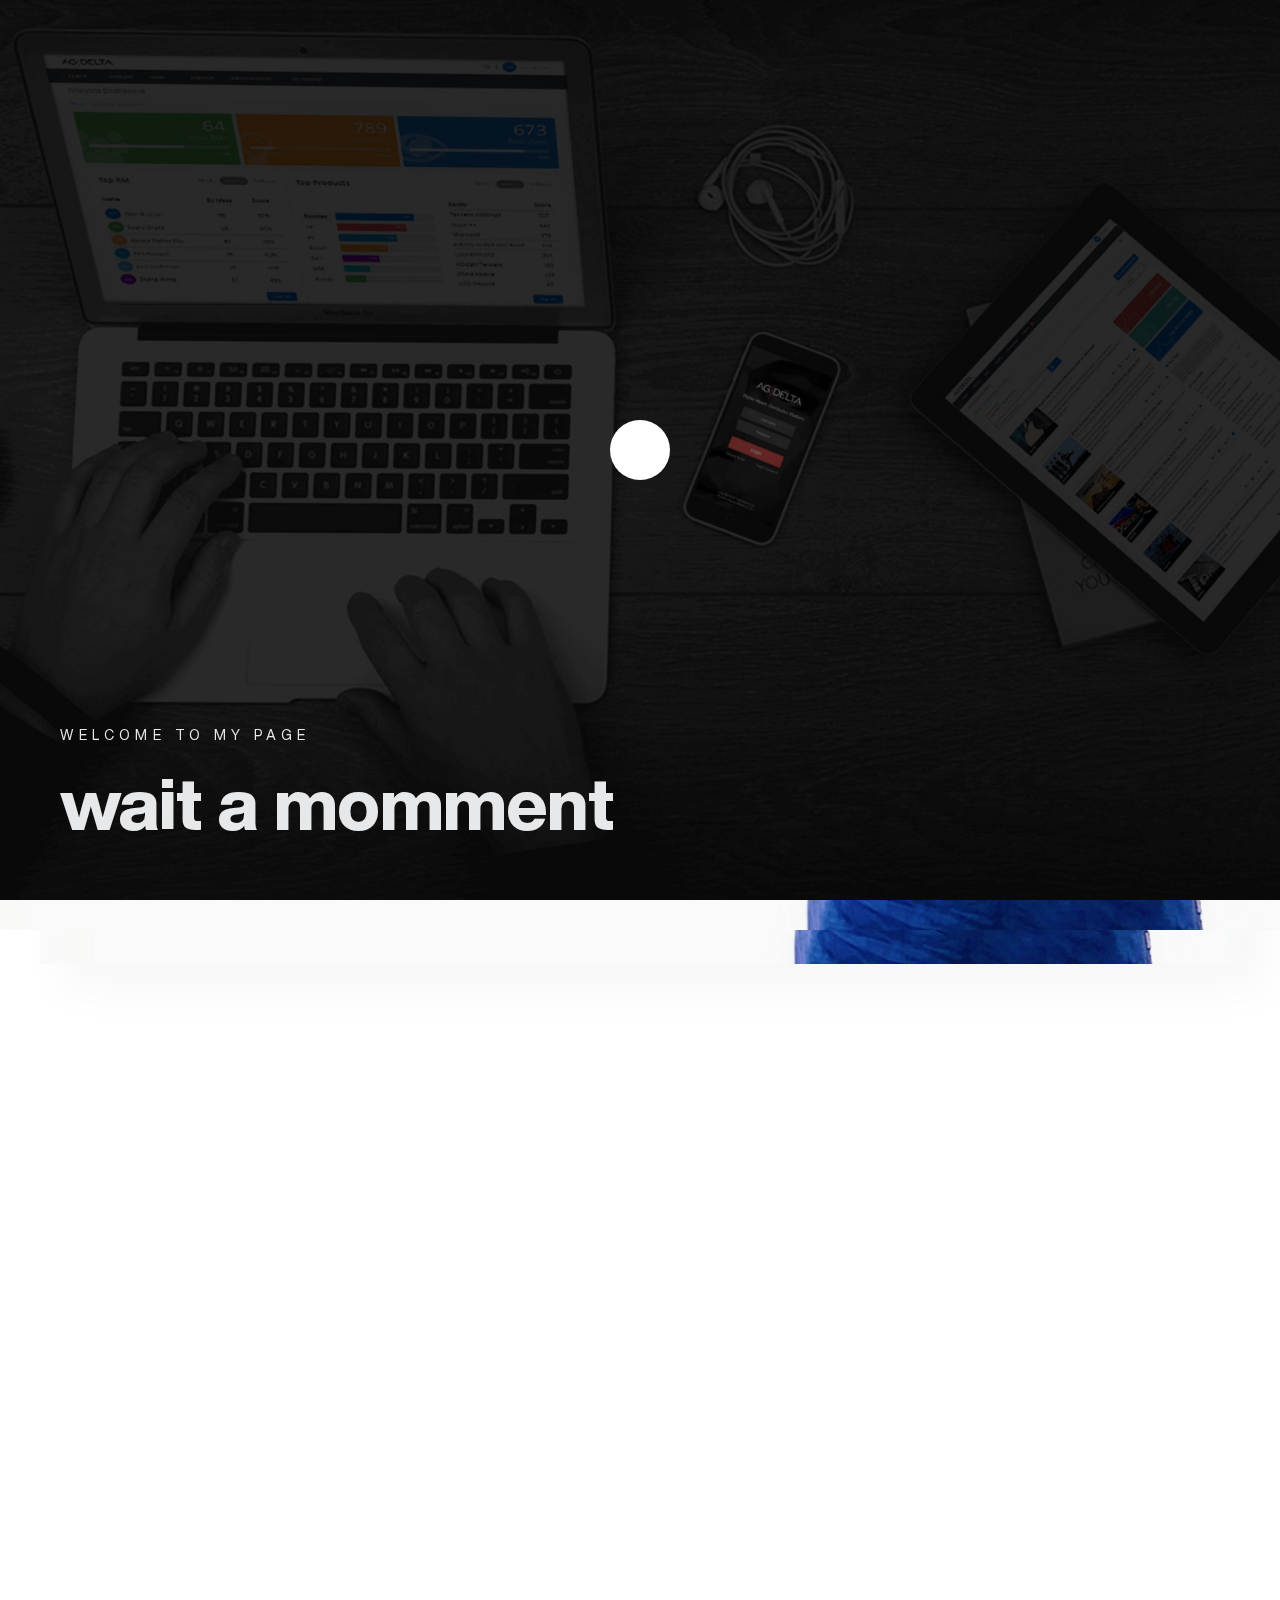
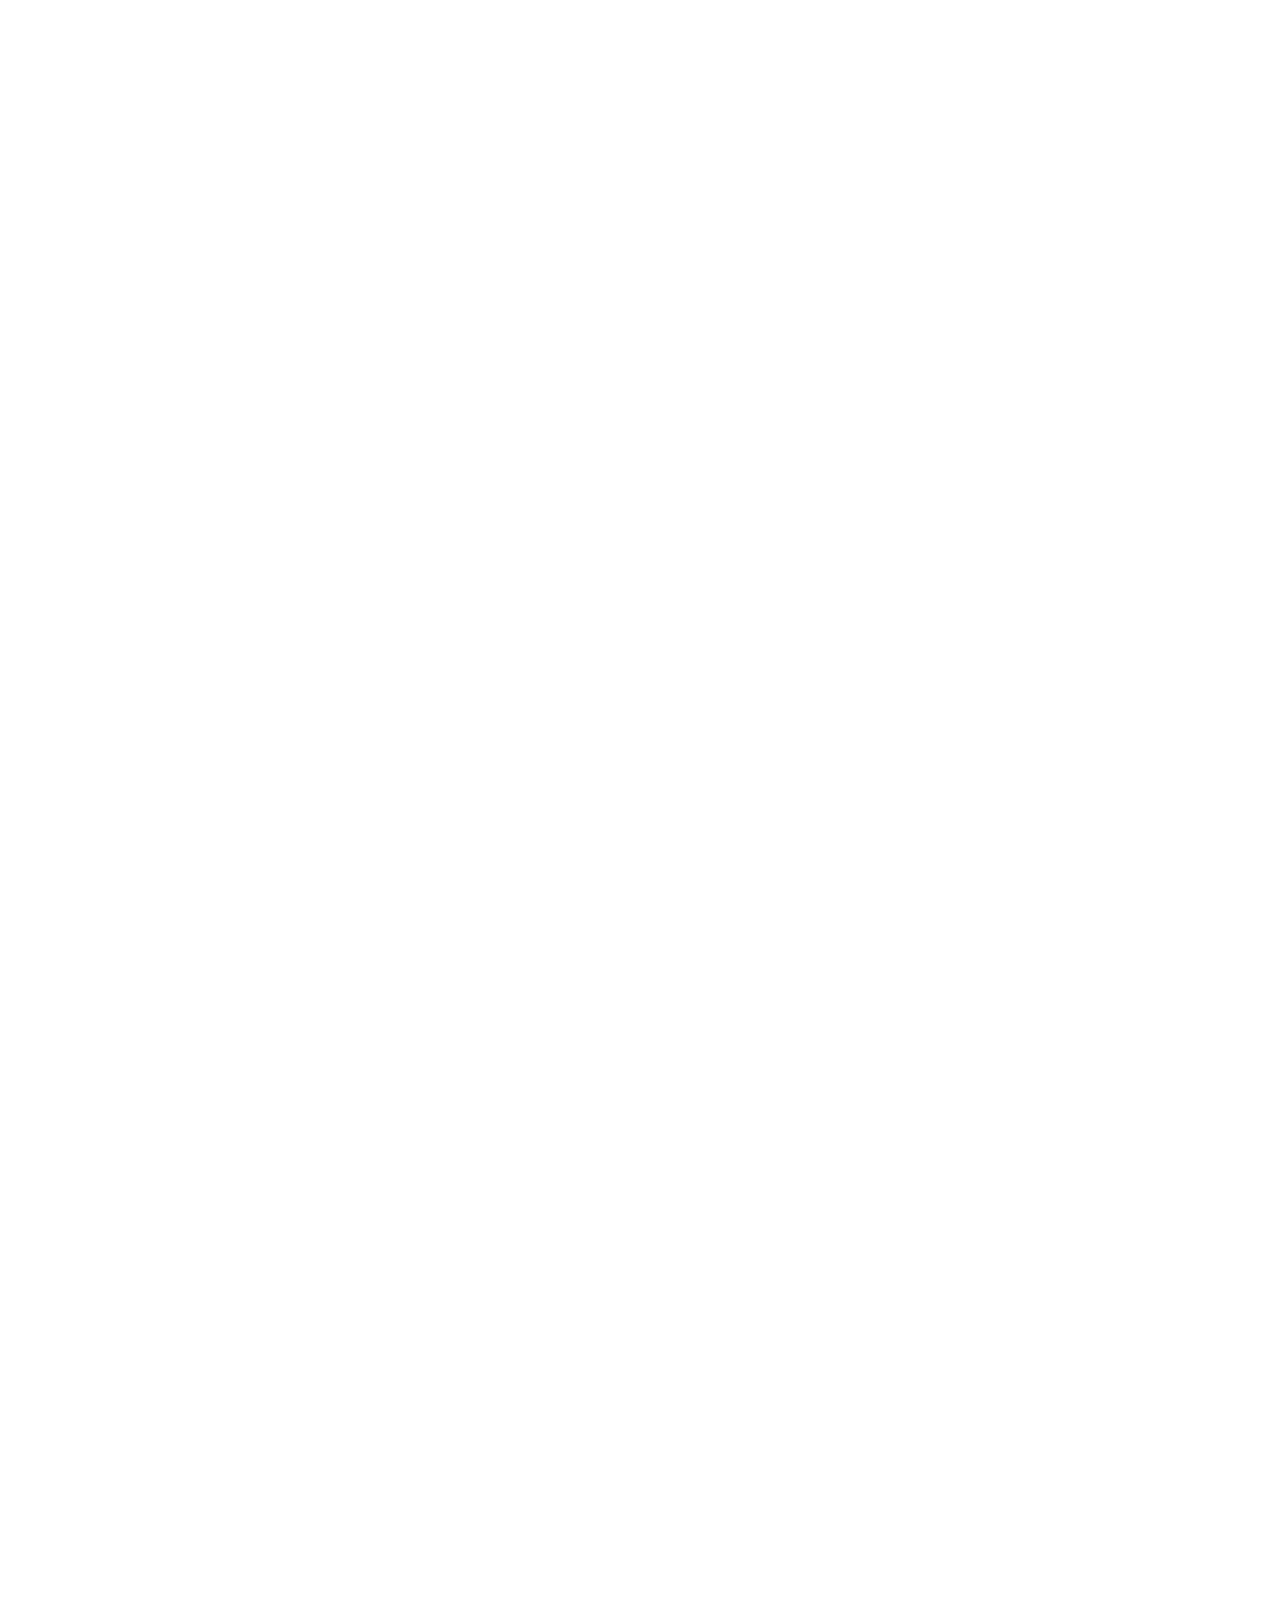
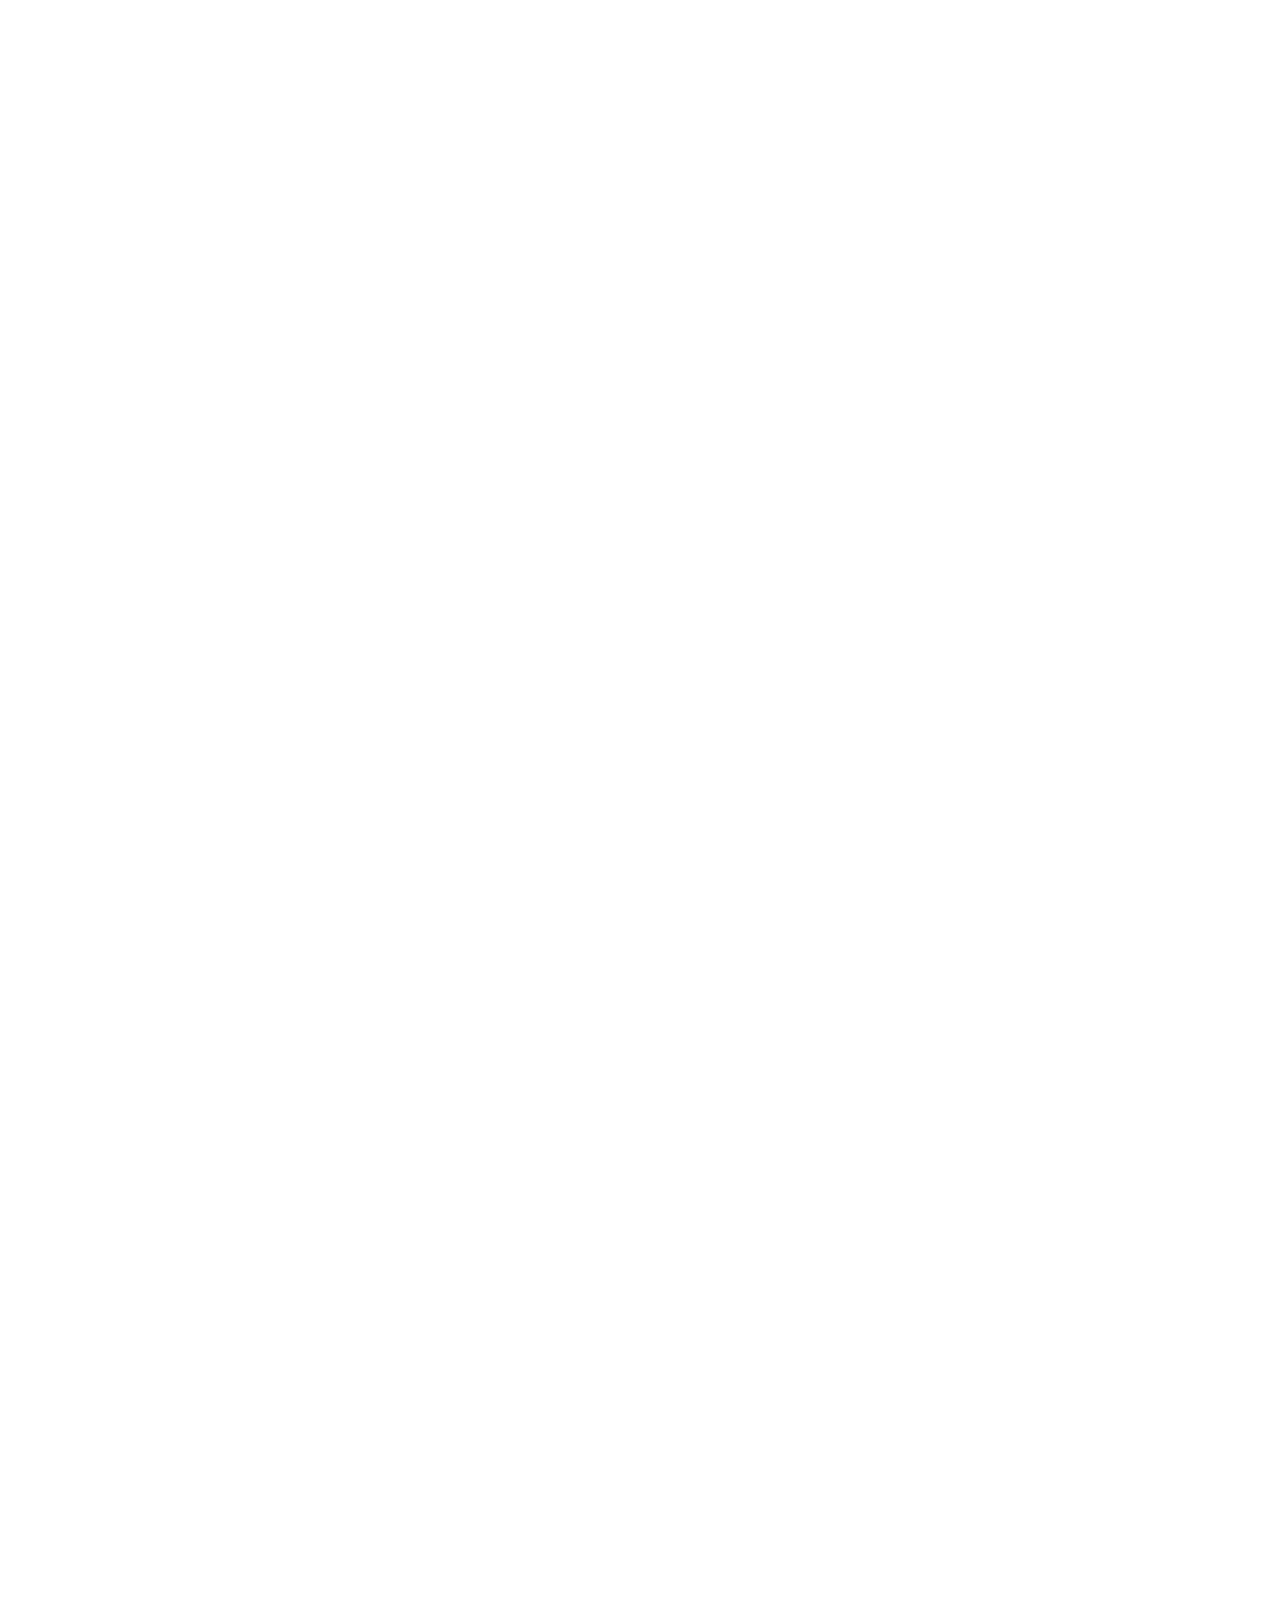
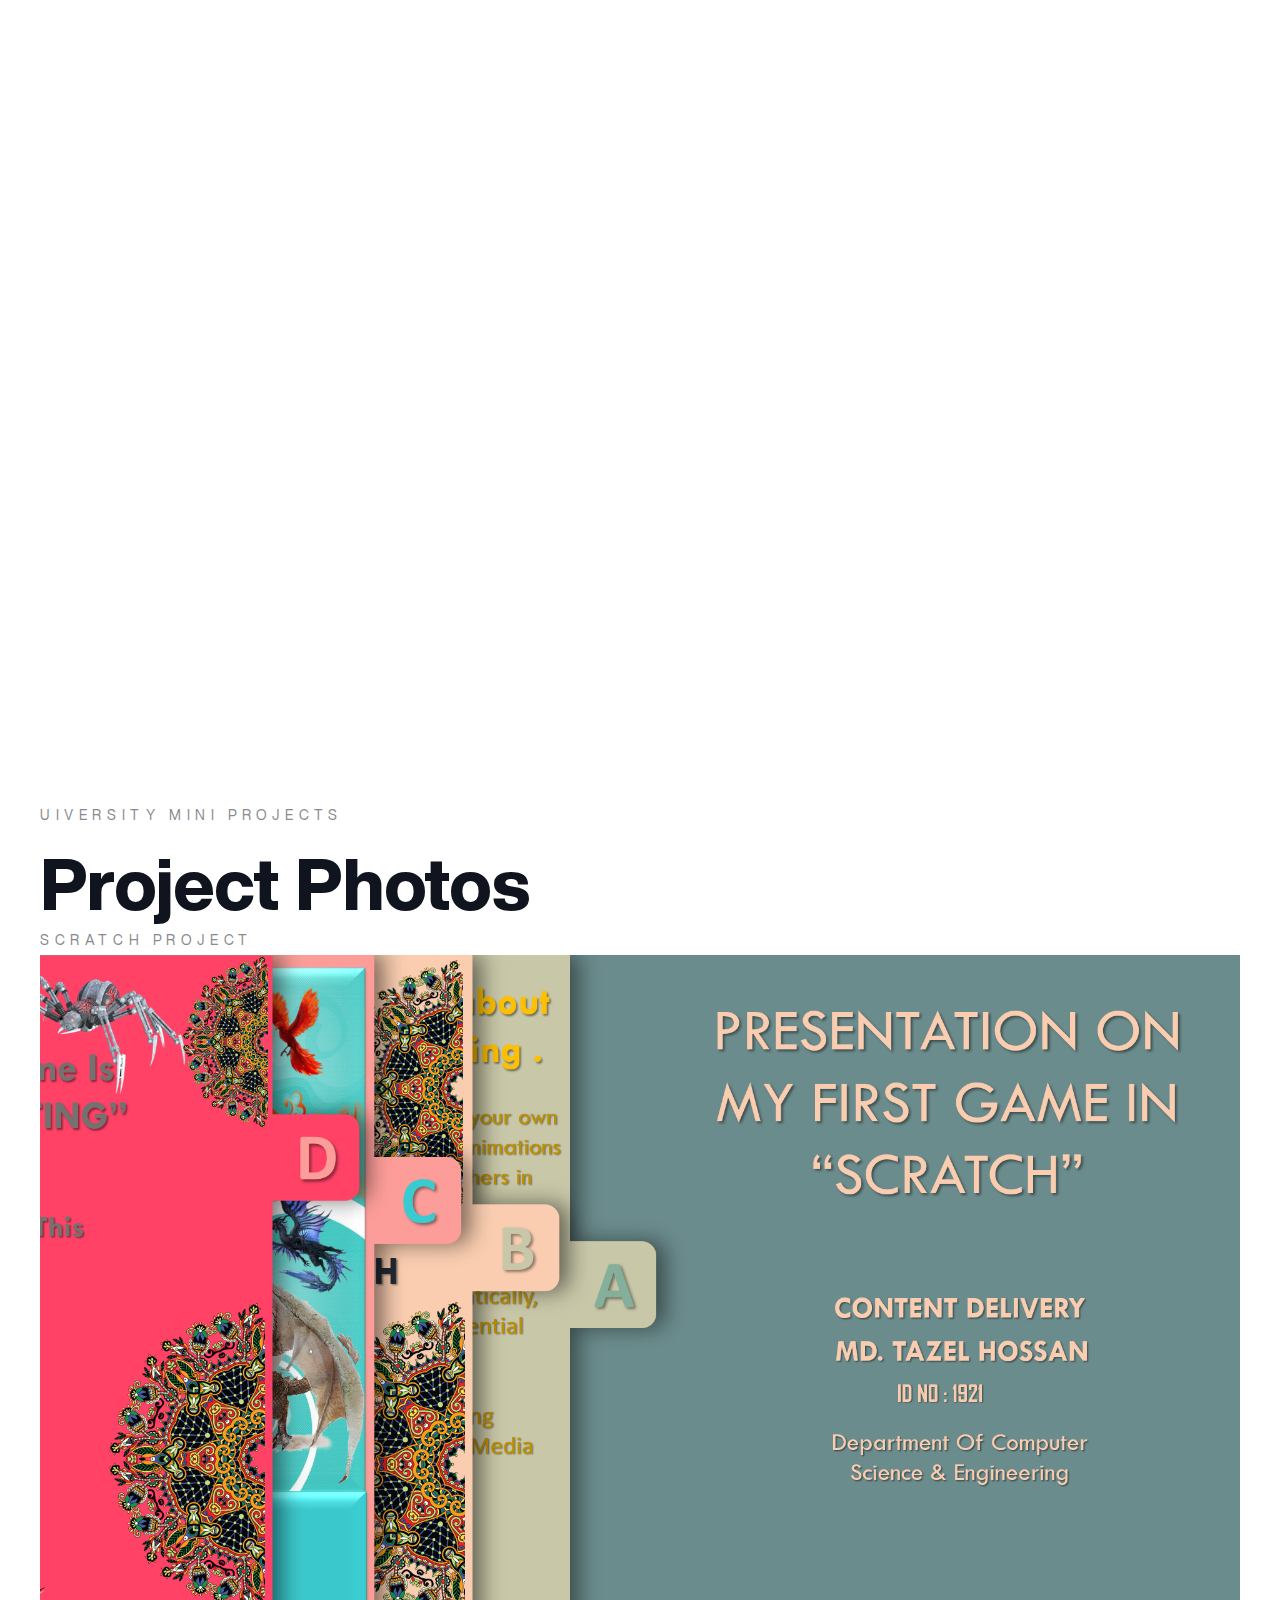
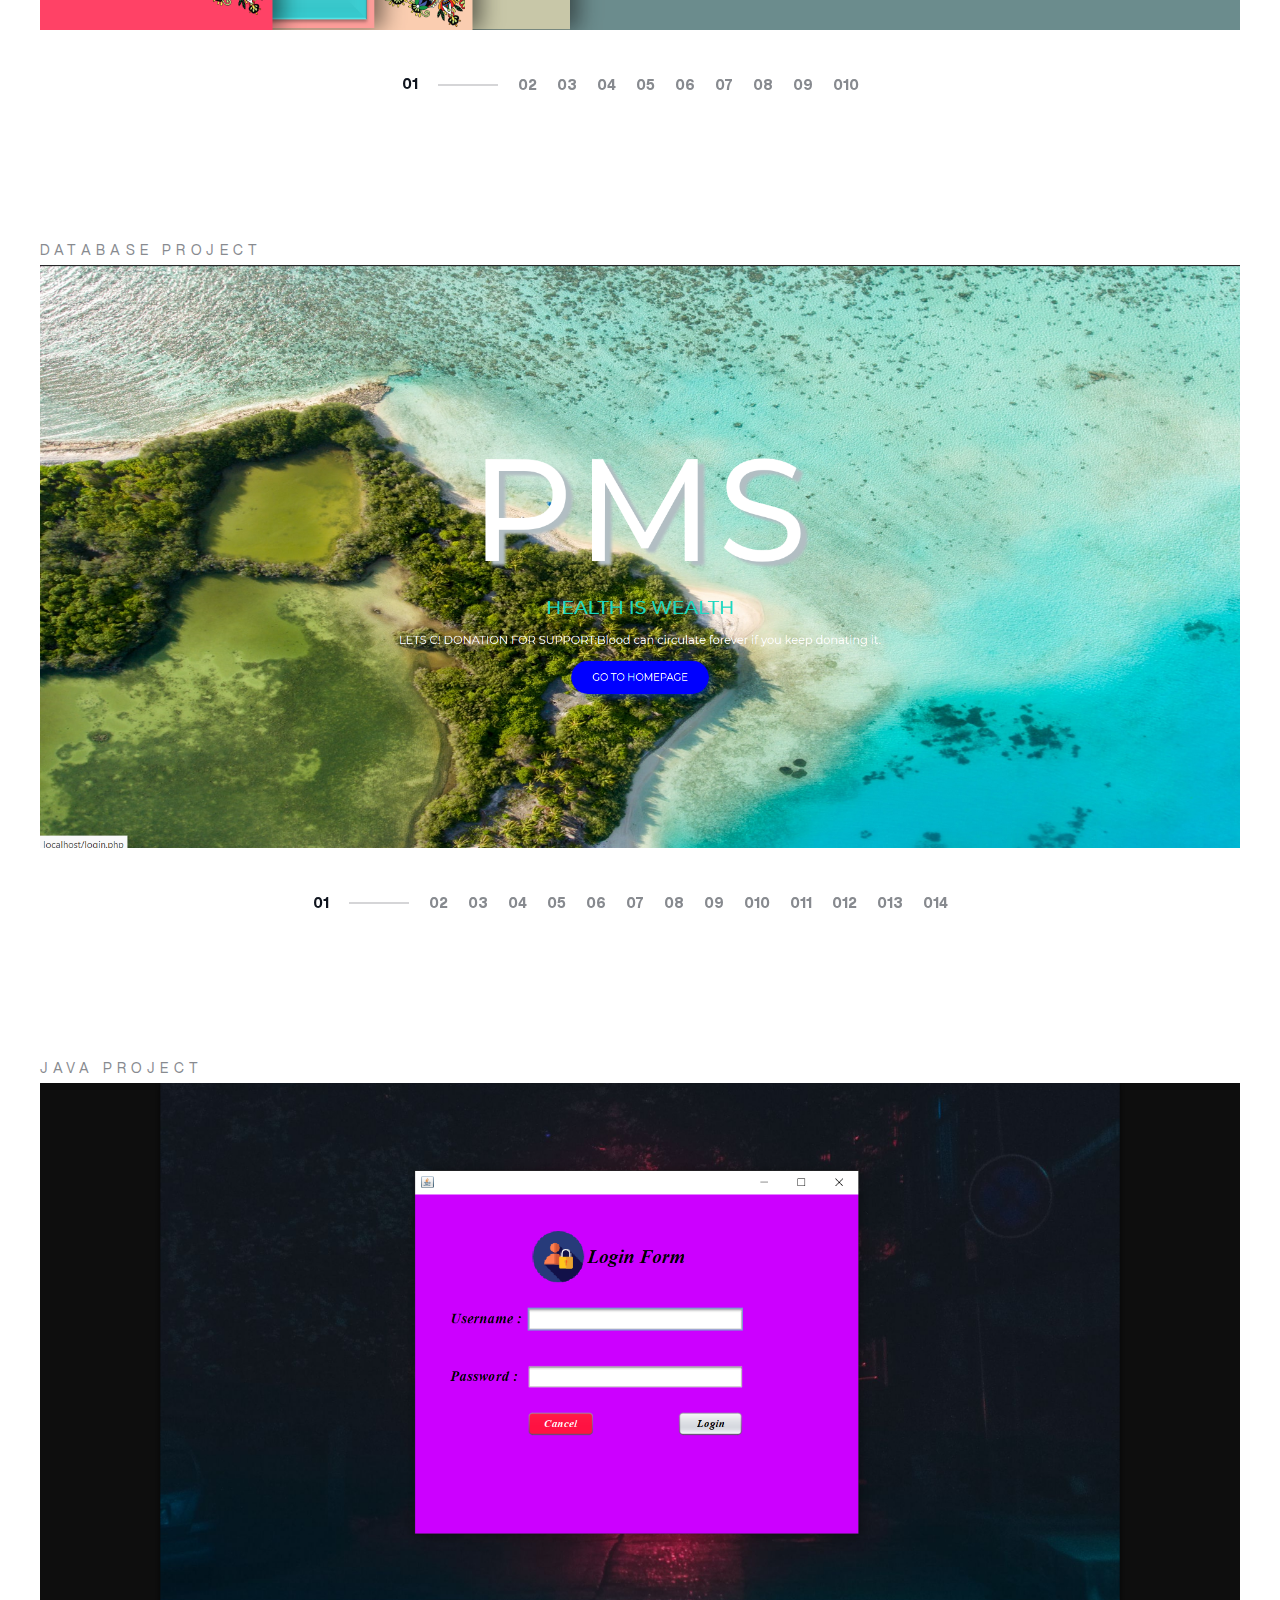
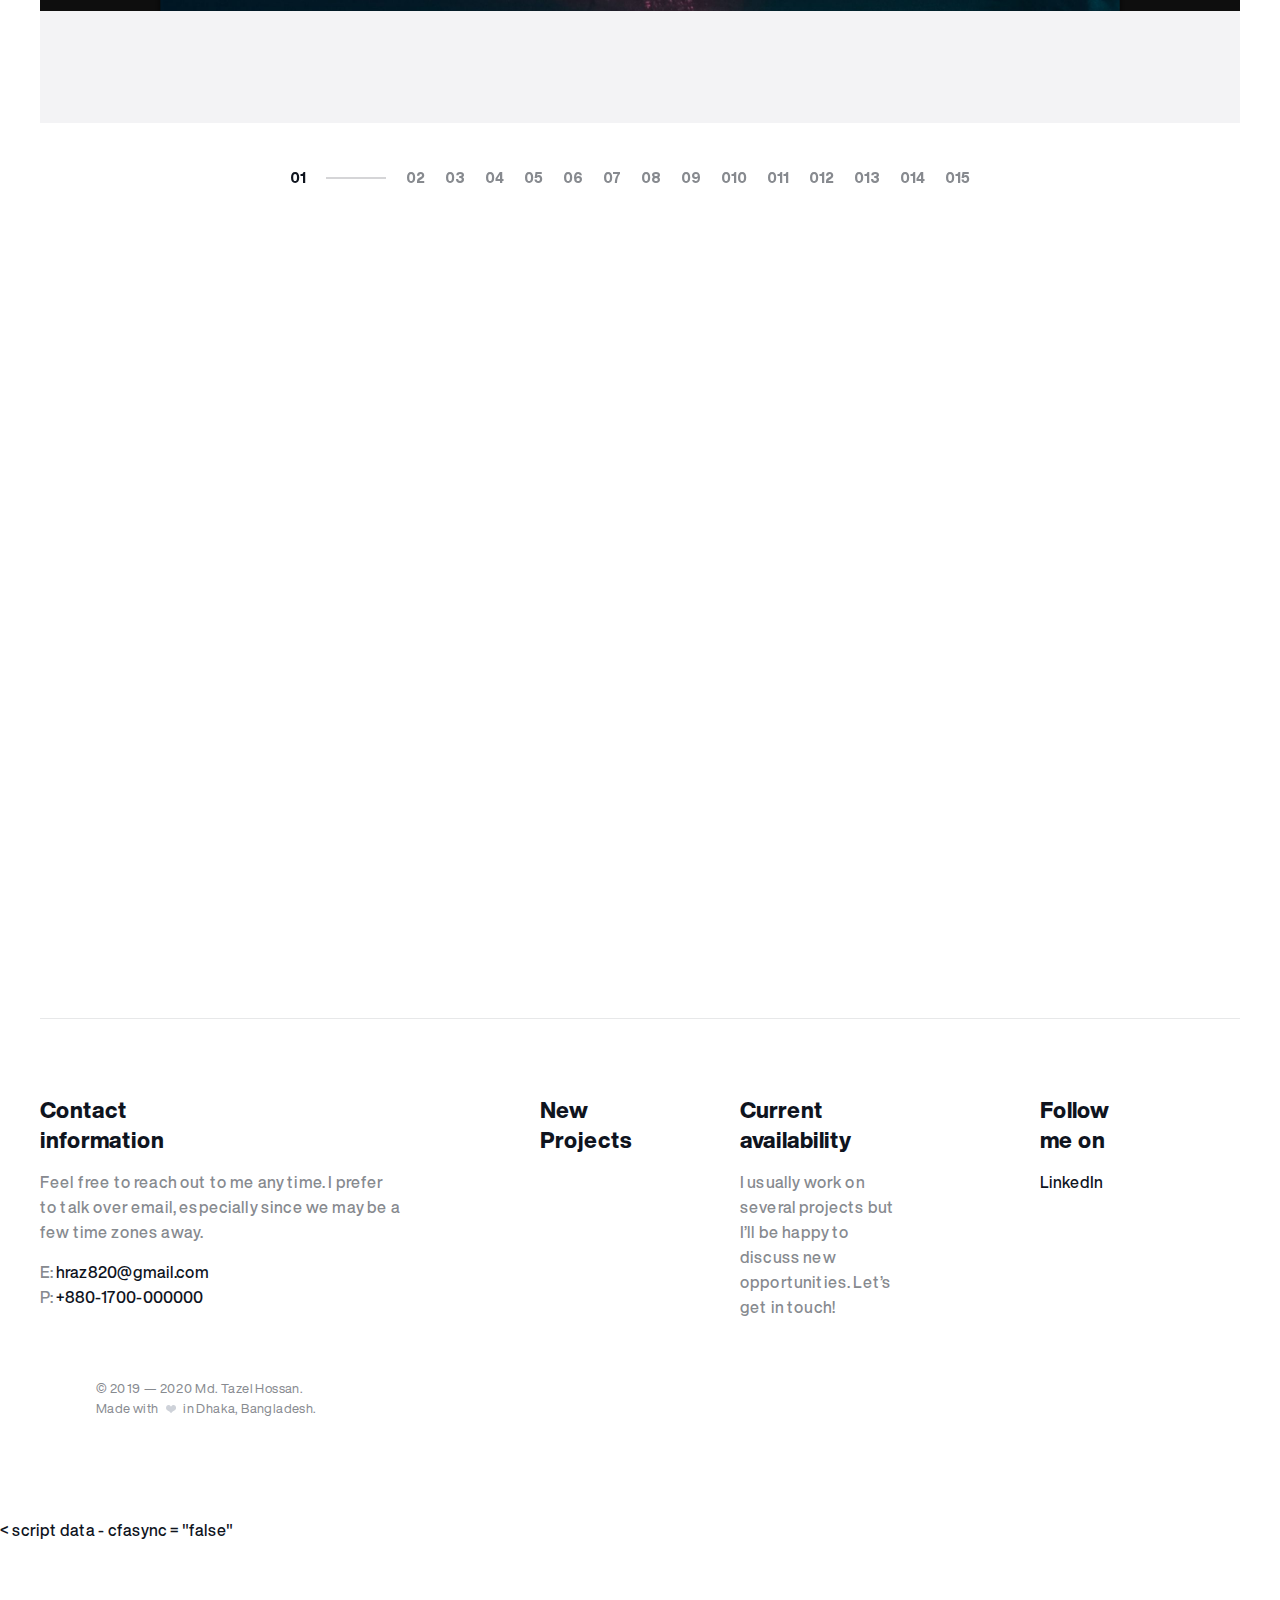
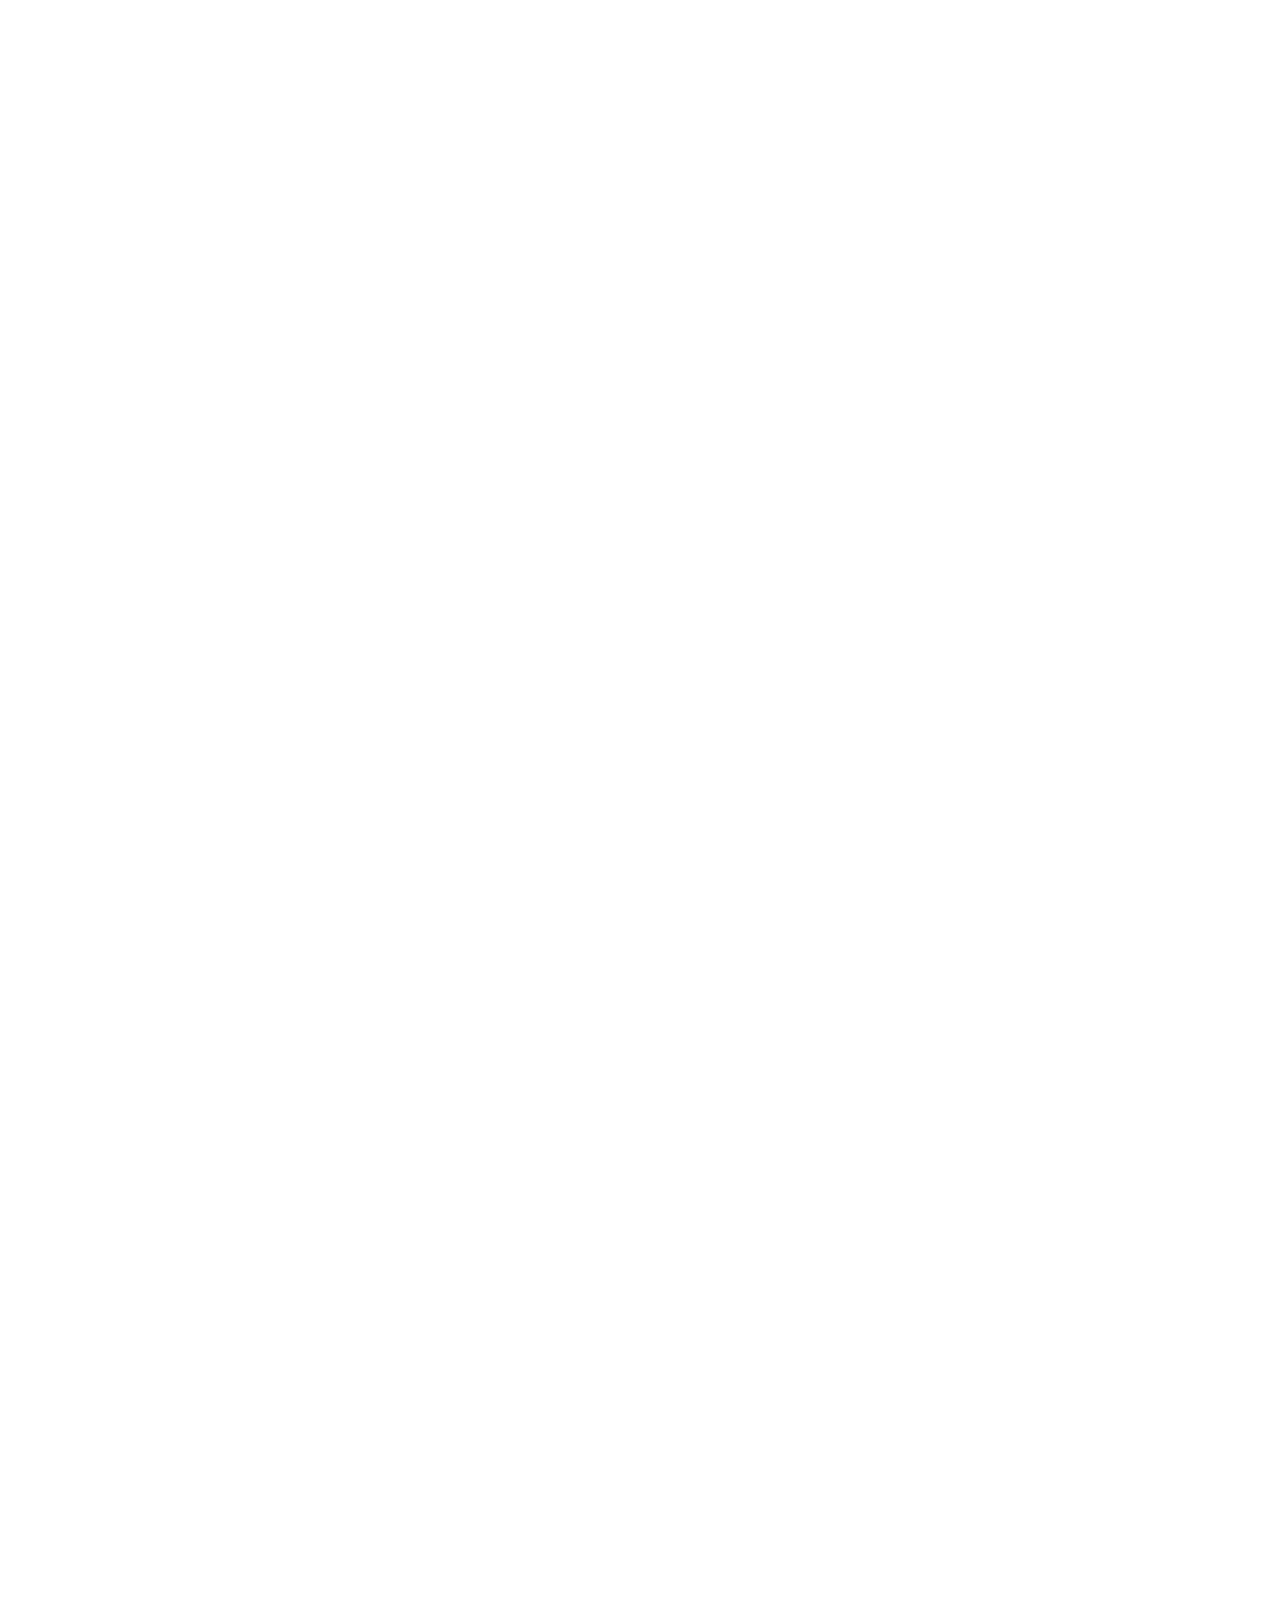
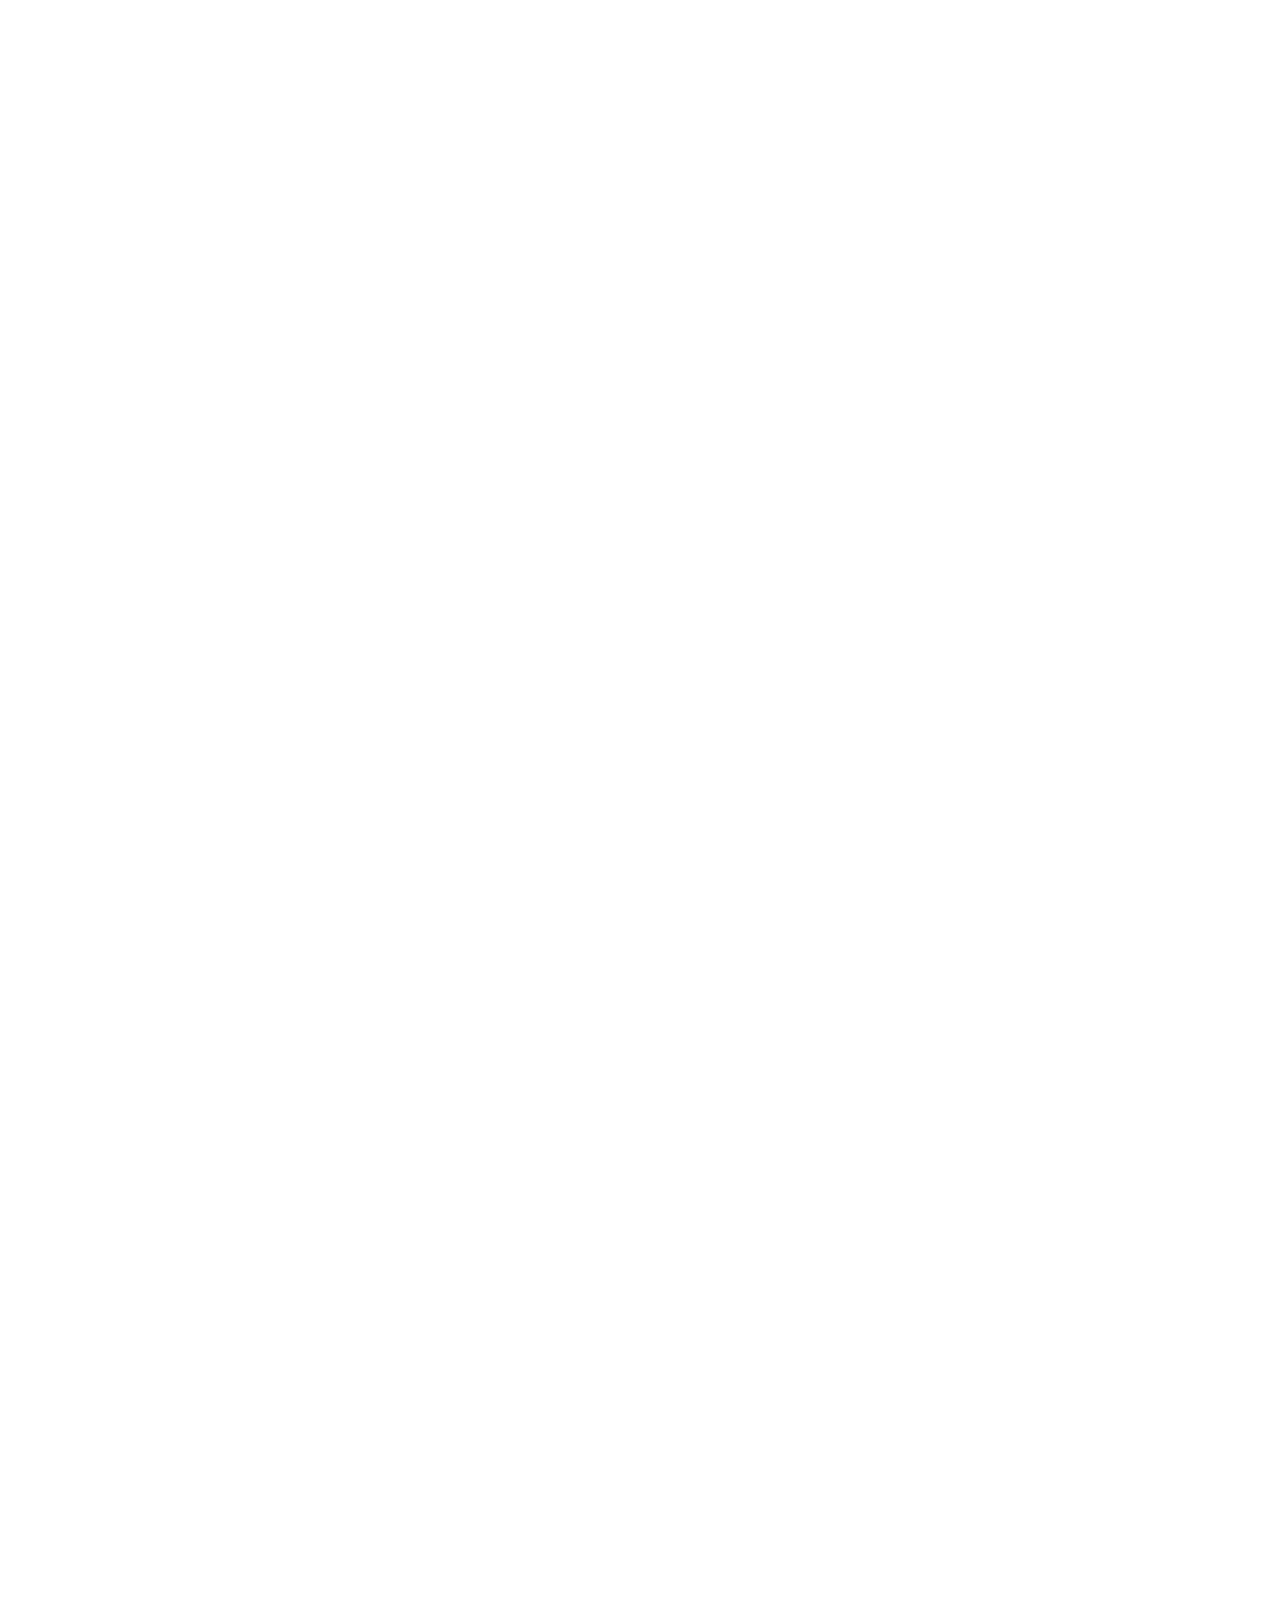
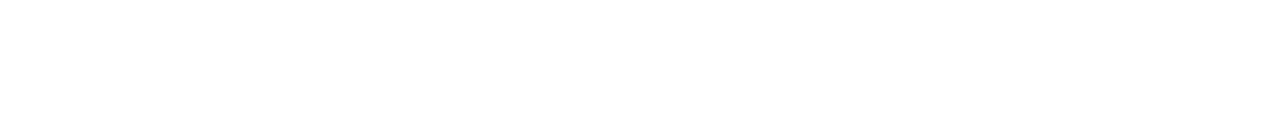
==== index.html @ b9c435aa "Update index.html" ====
<!DOCTYPE html>
<html class="home">
   <head>
      <title>Portfolio | Md. Tazel Hossan - Student Of Computer Science & Engineering</title>
      
         <meta charset="UTF-8">
         <meta name="viewport" content="width=device-width, initial-scale=1, minimum-scale=1, maximum-scale=1, viewport-fit=cover">
      <base >
      
        
         <meta name="msapplication-TileColor" content="#ffffff">
         <meta name="theme-color" content="#ffffff">
         <meta property="og:type" content="website">
         <meta property="og:site_name" content="Tazel Hossan">
         <meta property="og:image" content="assets/images/home.jpg">
         <meta property="og:image:width" content="1200">
         <meta property="og:image:height" content="630">
         <meta property="og:title" content="Portfolio | Md. Tazel Hossan - Student Of Computer Science & Engineering">
         <meta property="og:description" content= "I’m a third year student of computer science & engineering department at Jhangirnagar University in Bangladesh.I’ve worked with my reputed teachers along three years and got muce more khowledges and successfully help them reach their full potential." />
		<link rel="stylesheet" href="assets/fonts/webfonts3fa3.css?v=2.5.15">
		<link rel="stylesheet" href="css/build.min3fa3.css?v=2.5.15">
     
   </head>
   <body>
      
      <script>
         var recaptchaObject = null;
         var recaptchaOnloadCallback = function() {
         	if($('#contact-recaptcha').length > 0 && typeof grecaptcha !== "undefined"){
         		if($('#contact-recaptcha iframe').length < 1){
         			recaptchaObject = grecaptcha.render('contact-recaptcha', {
         				// 'sitekey' : ''
         				'callback' : function(response){
         					$('#contact-recaptcha iframe').removeAttr('style');
         				}
         			});
         		}else{
         			grecaptcha.reset(recaptchaObject);
         		}
         		
         		
         	}
         	
         };
      </script>
      <div class="svg-icons-wrapper">
         <svg viewBox="0 0 20 20" xmlns="http://www.w3.org/2000/svg" xlink="http://www.w3.org/1999/xlink">
        
         <symbol viewBox="0 0 20 20" id="icon_heart">
            <title>icon_heart</title>
            <path d="M10,5.6C7.4-0.1,0.1,1.2,0,7.9c0,3.7,3.5,5.1,5.9,6.5c2.3,1.4,3.9,3.4,4.2,4.2c0.2-0.8,2-2.8,4.1-4.3
               c2.3-1.6,5.9-2.9,5.9-6.5C20,1.2,12.5,0.1,10,5.6z" />
         </symbol>
         
      </div>
      <nav id="nav">
         <div class="loader-background"></div>
         
         <a href="#" class="close">
         <span>Close</span>
         <b>
         <i></i>
         <i></i>
         </b>
         </a>
         <footer>
            <p class="small">
               © 2020 Md. Tazel Hossan
               <span>
                  . Made with 
                  <span class="icon icon-heart">
                     <svg>
                        <use xlink:href="#icon_heart" />
                     </svg>
                  </span>
                  in Dhaka, Bangladesh.
               </span>
            </p>
         </footer>
      </nav>
      <nav id="nav-overlay-content">
         <div>
            <div class="content">
               <h5>Menu</h5>
               <ul>
                  <li><a href="index.html" class="active" ><i></i>Projects</a></li>
                  <li><a href="about.html" ><i></i>About me</a></li>
                  <li><a href="contact.html" data-page="contact"><i></i>Contact</a></li>
				  <li><a href="https://www.linkedin.com/in/tazel-hossan-36b98b192/" class="special" target="_blank">LinkedIn</a></li>
                  
               </ul>
            </div>
         </div>
      </nav>
      <div id="nav-scroll"></div>
      <div class="loader on first-loading">
         <div class="loader-background">
            <img src="assets/loader/home.jpg" alt="" class="active" data-page="home">
         </div>
         <div class="loader-preloader">
            <div class="swiper-lazy-preloader"></div>
         </div>
         <div class="logo">
            
         </div>
         <div class="text">
            <h5>Welcome To My Page</h5>
            <h1 class="large">wait a momment </h1>
         </div>
      </div>
      <header id="header">
         <a href="index.html" class="logo internal" data-page="home">
            
            <svg version="1.0" xmlns="http://www.w3.org/2000/svg"
               width="110pt" height="200pt" viewBox="0 0 200 67"
               preserveAspectRatio="xMidYMid meet">
               <g transform="translate(0.000000,70.000000) scale(0.100000,-0.100000)"
                  fill="#000000" stroke="none">
                  <path d="M220 600 c-16 -16 -20 -33 -20 -90 l0 -70 -68 0 c-98 0 -102 -6 -102
                     -158 0 -110 2 -122 19 -132 11 -5 29 -10 40 -10 17 0 21 -6 21 -34 0 -19 4
                     -37 8 -40 5 -3 26 13 47 34 37 38 42 40 103 40 93 0 102 7 102 85 0 80 9 82
                     73 17 46 -47 47 -49 47 -110 0 -59 1 -62 25 -62 23 0 25 4 25 40 0 38 2 40 30
                     40 28 0 30 -2 30 -40 0 -36 3 -40 25 -40 l25 0 0 100 0 100 -25 0 c-22 0 -25
                     -4 -25 -35 0 -32 -2 -35 -30 -35 -28 0 -30 3 -30 35 0 31 -3 35 -25 35 -14 0
                     -25 5 -25 10 0 6 13 10 30 10 17 0 39 9 50 20 18 18 20 33 20 145 0 171 7 165
                     -195 165 -142 0 -157 -2 -175 -20z m340 -14 c14 -17 8 -252 -6 -266 -5 -5 -25
                     -10 -44 -12 -31 -3 -36 -7 -40 -36 l-5 -33 -34 35 c-34 35 -37 36 -111 36 -46
                     0 -81 5 -88 12 -17 17 -17 249 0 266 19 19 312 17 328 -2z m-360 -211 c0 -64
                     24 -85 96 -85 l56 0 -6 -36 c-4 -19 -10 -43 -13 -51 -5 -11 -3 -14 6 -8 9 5
                     12 2 9 -11 -3 -16 -14 -19 -74 -22 -64 -3 -74 -6 -99 -32 -36 -38 -45 -38 -45
                     0 0 28 -3 30 -35 30 -47 0 -55 20 -55 130 0 124 4 130 90 130 l70 0 0 -45z"/>
                  <path d="M325 496 c-15 -22 -15 -28 -2 -53 8 -15 28 -38 45 -50 l30 -22 41 35
                     c50 43 57 87 16 106 -18 8 -28 8 -39 -1 -11 -9 -20 -10 -35 -2 -29 16 -39 14
                     -56 -13z"/>
                  <path d="M900 495 c0 -20 5 -25 25 -25 24 0 25 -2 25 -75 l0 -75 30 0 30 0 0
                     75 c0 74 0 75 26 75 21 0 25 4 22 23 -3 20 -9 22 -80 25 -78 3 -78 3 -78 -23z"/>
                  <path d="M1123 508 c-23 -28 -43 -93 -43 -139 0 -46 2 -49 25 -49 20 0 25 5
                     25 25 0 21 5 25 30 25 25 0 30 -4 30 -25 0 -21 5 -25 31 -25 l32 0 -5 58 c-3
                     31 -14 75 -24 97 -16 34 -24 40 -55 43 -21 2 -40 -2 -46 -10z m57 -52 c0 -8 3
                     -21 6 -30 5 -12 0 -16 -20 -16 -26 0 -32 13 -20 44 8 20 34 21 34 2z"/>
                  <path d="M1290 496 c0 -21 5 -25 35 -28 l35 -3 -40 -50 c-23 -28 -39 -59 -38
                     -70 3 -18 12 -20 76 -23 71 -3 72 -2 72 22 0 21 -5 25 -35 28 l-35 3 36 45
                     c23 29 34 52 32 70 -3 24 -6 25 -70 28 -67 3 -68 2 -68 -22z"/>
                  <path d="M1480 420 l0 -100 71 0 c67 0 70 1 67 23 -2 18 -10 23 -45 25 -55 4
                     -61 32 -8 32 28 0 35 4 35 20 0 16 -7 20 -35 20 -24 0 -35 5 -35 15 0 11 12
                     15 46 15 41 0 45 2 42 23 -3 20 -9 22 -70 25 l-68 3 0 -101z"/>
                  <path d="M1667 514 c-4 -4 -7 -50 -7 -101 l0 -94 78 3 77 3 3 48 c3 46 3 47
                     -27 47 -26 0 -31 -4 -31 -25 0 -18 -5 -25 -20 -25 -17 0 -19 8 -22 73 -3 64
                     -5 72 -23 75 -12 2 -24 0 -28 -4z"/>
                  <path d="M716 254 c-18 -17 -23 -138 -7 -163 11 -18 89 -25 124 -12 26 10 27
                     12 27 90 0 69 -3 82 -19 91 -30 16 -107 12 -125 -6z m92 -82 l3 -52 -30 0
                     c-30 0 -31 1 -31 49 0 49 9 62 40 58 11 -2 16 -17 18 -55z"/>
                  <path d="M920 250 c-40 -40 -22 -90 36 -99 56 -9 55 -29 -3 -33 -40 -3 -48 -6
                     -48 -23 0 -17 8 -20 48 -23 68 -4 97 16 97 68 0 35 -3 40 -27 46 -53 11 -63
                     15 -63 25 0 5 18 9 40 9 36 0 40 3 40 25 0 23 -3 25 -50 25 -37 0 -55 -5 -70
                     -20z"/>
                  <path d="M1108 259 c-12 -7 -18 -22 -18 -48 0 -44 12 -58 54 -63 50 -5 44 -28
                     -8 -28 -42 0 -46 -2 -46 -25 0 -23 4 -25 44 -25 25 0 56 4 70 10 23 8 26 15
                     26 55 l0 45 -45 11 c-56 14 -58 29 -5 29 36 0 40 3 40 25 0 23 -3 25 -47 25
                     -27 0 -56 -5 -65 -11z"/>
                  <path d="M1294 233 c-10 -21 -18 -65 -18 -98 -1 -55 1 -60 22 -63 18 -3 22 1
                     22 22 0 22 5 26 29 26 23 0 30 -5 33 -22 2 -17 10 -23 28 -23 23 0 25 3 25 50
                     -1 28 -9 71 -19 98 -18 46 -20 47 -62 47 -41 0 -45 -2 -60 -37z m76 -22 c0 -5
                     3 -16 6 -25 5 -12 0 -16 -20 -16 -27 0 -31 7 -20 34 7 17 34 22 34 7z"/>
                  <path d="M1482 173 c3 -93 4 -98 26 -101 21 -3 22 0 22 54 l0 58 30 -29 c19
                     -19 30 -39 30 -57 0 -23 4 -28 25 -28 l25 0 0 100 0 100 -25 0 c-22 0 -25 -4
                     -25 -37 l0 -37 -38 37 c-64 62 -73 54 -70 -60z"/>
               </g>
            </svg>
         </a>
         <a href="#" class="menu">
         <span>Menu</span>
         <b>
         <i></i>
         <i></i>
         <i></i>
         </b>
         </a>
      </header>
      <a href="contact.html" class="contact-link internal">
         <svg version="1.1" xmlns="http://www.w3.org/2000/svg" xlink="http://www.w3.org/1999/xlink" 
            x="0px" y="0px" width="20px" height="20px" viewBox="0 0 20 20" enable-background="new 0 0 20 20" space="preserve">
            <path fill="#ffffff" d="M16,17H4a2,2,0,0,1-2-2V5A2,2,0,0,1,4,3H16a2,2,0,0,1,2,2V15A2,2,0,0,1,16,17Zm0-2V7.619l-6,4.242L4,
               7.619V15H16ZM4,5V5.705l6,3.429,6-3.429V5H4Z" />
         </svg>
         <span>Contact me</span>
      </a>
      <a href="#" class="scroll-top">
         <!---->
         <svg version="1.1" xmlns="http://www.w3.org/2000/svg" xlink="http://www.w3.org/1999/xlink" 
            x="0px" y="0px" width="20px" height="20px" viewBox="0 0 20 20" enable-background="new 0 0 20 20" space="preserve">
            <path fill="#ffffff" d="M18.008,7.667L16.606,9,11,3.627V20H9V3.627L3.392,9l-1.4-1.336L10-.012Z" />
         </svg>
      </a>
      <div class="container">
      <section class="home-top">
         <img src="assets/images/tazel.png" alt="designer." class="bg-title">
         <div class="bg-image">
            <img srcset="assets/images/tazel.png 1x, assets/images/tazel.png">
         </div>
         <div class="wrapper">
            <div class="row">
               <div class="main-copy">
                  <h5>MD. TAZEL HOSSAN</h5>
                  <h1 class="large">Student Of Computer Science & Engineering</h1>
                  <h3 class="header-light">I’m a third year student of computer science & engineering department at Jhangirnagar University in Bangladesh.I’ve worked with my reputed teachers along three years and got muce more khowledges and successfully help them reach their full potential.</h3>
                  <nav class="links">
                     <h4><a href="#portfolio" class="scroll-to special">View Projects</a></h4>
                     <span>or</span>
                     <h4><a href="about.html" class="internal special">Read About Me</a></h4>
                  </nav>
               </div>
            </div>
            <a href="#portfolio" class="scroll-to toggle animate special">
               <div class="scroll-to-icon"></div>
            </a>
         </div>
      </section>
      <section class="home-portfolio" id="portfolio">
         <div class="wrapper">
         <div class="animate--me">
            <br>
            <br>
            <br>
            <br>
            <br>
            <br>
            <br>
            <br>
            <br>
            <br>
            <h5>Selected Skills</h5>
            <h1 class="large">Some Skills</h1>
         </div>
         <div class="list">
            <div class="list-item-portfolio">
               <!---->
               <a href="#" class="internal new animate--me" style="background-color: #FFFFFF;" data-page="Python_3_Programming_Specialization">
                  <i class="new dark-bg">new</i>
                  <svg viewBox="0 0 100 100" class="circle">
                     <circle cx="50" cy="50" r="47" stroke-width="6" />
                  </svg>
                  <div class="lazyload-wrapper" style="padding-bottom:125.07462686567163%"><img class="lazy" data-srcset="certificates/Python_3_Programming.png 480w, certificates/Python_3_Programming.png 670w" data-src="certificates/Python_3_Programming.png"></div>
                  <strong class="regular dark-bg">
                     <span class="h5">
                        <!--2020-->
                     </span>
                     <span class="h2 with-badge">
                        <!--Python 3 Programming — Specialization-->
                     </span>
                     <span class="more with-icon">
                        <p>
                           <!--University Of Michigan-->
                           <span class="icon icon-arrow-link-thin icon--on-right">
                              <svg>
                                 <use xlink:href="#icon_arrow_link--thin" />
                              </svg>
                           </span>
                        </p>
                     </span>
                  </strong>
                  <strong class="action">
                     <span class="h5">2020</span>
                     <span class="h2 with-badge">Python 3 Programming — Specialization</span>
                     <span class="more with-icon">
                        <p>
                           University Of Michigan
                           <span class="icon icon-arrow-link-thin icon--on-right">
                              <svg>
                                 <use xlink:href="#icon_arrow_link--thin" />
                              </svg>
                           </span>
                        </p>
                     </span>
                  </strong>
               </a>
            </div>
            <div class="list-item-portfolio">
               <a href="#" class="internal animate--me" style="background-color: #FFFFFF;" data-page="cs50">
                  <div class="lazyload-wrapper" style="padding-bottom:125.07462686567163%"><img class="lazy" data-srcset="certificates/cs50.png 480w, certificates/cs50.png 670w" data-src="certificates/cs50.png"></div>
                  <strong class="regular dark-bg">
                     <span class="h5">
                        <!--2020-->
                     </span>
                     <span class="h2">
                        <!--CS50 - Introduction to Computer Science-->
                     </span>
                     <span class="more with-icon">
                        <p>
                           <!--Harvard University-->
                           <span class="icon icon-arrow-link-thin icon--on-right">
                              <svg>
                                 <use xlink:href="#icon_arrow_link--thin" />
                              </svg>
                           </span>
                        </p>
                     </span>
                  </strong>
                  <strong class="action">
                     <span class="h5">2020</span>
                     <span class="h2">CS50 - Introduction to Computer Science</span>
                     <span class="more with-icon">
                        <p>
                           Harvard University
                           <span class="icon icon-arrow-link-thin icon--on-right">
                              <svg>
                                 <use xlink:href="#icon_arrow_link--thin" />
                              </svg>
                           </span>
                        </p>
                     </span>
                  </strong>
               </a>
            </div>
            <div class="list-item-portfolio">
               <a href="#" class="internal animate--me" style="background-color: #FFFFFF;" data-page="Machine_Learning_for_All">
                  <div class="lazyload-wrapper" style="padding-bottom:125.07462686567163%"><img class="lazy" data-srcset="certificates/Machine_Learning_for_All.jpg 480w, certificates/Machine_Learning_for_All.jpg 670w" data-src="certificates/Machine_Learning_for_All.jpg"></div>
                  <strong class="regular dark-bg">
                     <span class="h5">
                        <!--2020-->
                     </span>
                     <span class="h2">
                        <!--Machine Learning for All-->
                     </span>
                     <span class="more with-icon">
                        <p>
                           <!--London University-->
                           <span class="icon icon-arrow-link-thin icon--on-right">
                              <svg>
                                 <use xlink:href="#icon_arrow_link--thin" />
                              </svg>
                           </span>
                        </p>
                     </span>
                  </strong>
                  <strong class="action">
                     <span class="h5">2020</span>
                     <span class="h2">Machine Learning for All</span>
                     <span class="more with-icon">
                        <p>
                           University Of London
                           <span class="icon icon-arrow-link-thin icon--on-right">
                              <svg>
                                 <use xlink:href="#icon_arrow_link--thin" />
                              </svg>
                           </span>
                        </p>
                     </span>
                  </strong>
               </a>
            </div>
            <div class="list-item-portfolio">
               <a href="#" class="internal animate--me" style="background-color: #FFFFFF;" data-page="Crash_Cours_on_Python">
                  <div class="lazyload-wrapper" style="padding-bottom:125.07462686567163%"><img class="lazy" data-srcset="certificates/Crash_Course_on_Python.jpg 480w, certificates/Crash_Course_on_Python.jpg 670w" data-src="certificates/Crash_Course_on_Python.jpg"></div>
                  <strong class="regular dark-bg">
                     <span class="h5">
                        <!--2020-->
                     </span>
                     <span class="h2">
                        <!--Crash Course on Python-->
                     </span>
                     <span class="more with-icon">
                        <p>
                           <!--View Case Study -->
                           <span class="icon icon-arrow-link-thin icon--on-right">
                              <svg>
                                 <use xlink:href="#icon_arrow_link--thin" />
                              </svg>
                           </span>
                        </p>
                     </span>
                  </strong>
                  <strong class="action">
                     <span class="h5">2020</span>
                     <span class="h2">Crash Course on Python</span>
                     <span class="more with-icon">
                        <p>
                           Google
                           <span class="icon icon-arrow-link-thin icon--on-right">
                              <svg>
                                 <use xlink:href="#icon_arrow_link--thin" />
                              </svg>
                           </span>
                        </p>
                     </span>
                  </strong>
               </a>
            </div>
            <div class="list-item-portfolio">
               <a href="#" class="internal animate--me" style="background-color: #FFFFFF;" data-page="Introduction_to_Git_and_GitHub">
                  <div class="lazyload-wrapper" style="padding-bottom:125.07462686567163%"><img class="lazy" data-srcset="certificates/Introduction_to_Git_and_GitHub.jpg 480w, certificates/Introduction_to_Git_and_GitHub.jpg 670w" data-src="certificates/Introduction_to_Git_and_GitHub.jpg"></div>
                  <strong class="regular dark-bg">
                     <span class="h5">
                        <!--2020-->
                     </span>
                     <span class="h2">
                        <!--Introduction to Git and GitHub-->
                     </span>
                     <span class="more with-icon">
                        <p>
                           <!--View Case Study -->
                           <span class="icon icon-arrow-link-thin icon--on-right">
                              <svg>
                                 <use xlink:href="#icon_arrow_link--thin" />
                              </svg>
                           </span>
                        </p>
                     </span>
                  </strong>
                  <strong class="action">
                     <span class="h5">2020</span>
                     <span class="h2">Introduction to Git and GitHub</span>
                     <span class="more with-icon">
                        <p>
                           Google
                           <span class="icon icon-arrow-link-thin icon--on-right">
                              <svg>
                                 <use xlink:href="#icon_arrow_link--thin" />
                              </svg>
                           </span>
                        </p>
                     </span>
                  </strong>
               </a>
            </div>
            <div class="list-item-portfolio">
               <a href="#" class="internal animate--me" style="background-color: #FFFFFF;" data-page="Technical_Support_Fundamentals">
                  <div class="lazyload-wrapper" style="padding-bottom:125.07462686567163%"><img alt="PMR" class="lazy" data-srcset="certificates/Technical_Support_Fundamentals.jpg 480w, certificates/Technical_Support_Fundamentals.jpg 670w" data-src="certificates/Technical_Support_Fundamentals.jpg"></div>
                  <strong class="regular dark-bg">
                     <span class="h5">
                        <!--2020-->
                     </span>
                     <span class="h2">
                        <!--Technical Support Fundamentals-->
                     </span>
                     <span class="more with-icon">
                        <p>
                           <!--View Case Study-->
                           <span class="icon icon-arrow-link-thin icon--on-right">
                              <svg>
                                 <use xlink:href="#icon_arrow_link--thin" />
                              </svg>
                           </span>
                        </p>
                     </span>
                  </strong>
                  <strong class="action">
                     <span class="h5">2020</span>
                     <span class="h2">Technical Support Fundamentals</span>
                     <span class="more with-icon">
                        <p>
                           Google
                           <span class="icon icon-arrow-link-thin icon--on-right">
                              <svg>
                                 <use xlink:href="#icon_arrow_link--thin" />
                              </svg>
                           </span>
                        </p>
                     </span>
                  </strong>
               </a>
            </div>
            <div class="list-item-portfolio">
               <a href="#" class="internal animate--me" style="background-color: #FFFFFF;" data-page="Decision_Trees_Random_forests">
                  <div class="lazyload-wrapper" style="padding-bottom:125.07462686567163%"><img class="lazy" data-srcset="certificates/Decision_Trees_Random_forests.jpg 480w, certificates/Decision_Trees_Random_forests.jpg 670w" data-src="certificates/Decision_Trees_Random_forests.jpg"></div>
                  <strong class="regular dark-bg">
                     <span class="h5">
                        <!--2020-->
                     </span>
                     <span class="h2">
                        <!--Decision_Trees_Random_forests-->
                     </span>
                     <span class="more with-icon">
                        <p>
                           <!--View Case Study-->
                           <span class="icon icon-arrow-link-thin icon--on-right">
                              <svg>
                                 <use xlink:href="#icon_arrow_link--thin" />
                              </svg>
                           </span>
                        </p>
                     </span>
                  </strong>
                  <strong class="action">
                     <span class="h5">2020</span>
                     <span class="h2">Decision Trees, Random forests</span>
                     <span class="more with-icon">
                        <p>
                           Udemy
                           <span class="icon icon-arrow-link-thin icon--on-right">
                              <svg>
                                 <use xlink:href="#icon_arrow_link--thin" />
                              </svg>
                           </span>
                        </p>
                     </span>
                  </strong>
               </a>
            </div>
            <div class="list-item-portfolio">
               <a href="#" class="internal animate--me" style="background-color: #FFFFFF;" data-page="Python_Project_pillow_tesseract_and_opencv">
                  <div class="lazyload-wrapper" style="padding-bottom:125.07462686567163%"><img class="lazy" data-srcset="certificates/Python_Project-pillow_tesseract_and_opencv.jpg 480w, certificates/Python_Project-pillow_tesseract_and_opencv.jpg 670w" data-src="certificates/Python_Project-pillow_tesseract_and_opencv.jpg"></div>
                  <strong class="regular dark-bg">
                     <span class="h5">
                        <!--2020-->
                     </span>
                     <span class="h2">
                        <!--Python Project-pillow_tesseract_and_opencv-->
                     </span>
                     <span class="more with-icon">
                        <p>
                           <!--View Case Study-->
                           <span class="icon icon-arrow-link-thin icon--on-right">
                              <svg>
                                 <use xlink:href="#icon_arrow_link--thin" />
                              </svg>
                           </span>
                        </p>
                     </span>
                  </strong>
                  <strong class="action">
                     <span class="h5">2020</span>
                     <span class="h2">Python Project - pillow, tesseract and opencv</span>
                     <span class="more with-icon">
                        <p>
                           University Of Michigan
                           <span class="icon icon-arrow-link-thin icon--on-right">
                              <svg>
                                 <use xlink:href="#icon_arrow_link--thin" />
                              </svg>
                           </span>
                        </p>
                     </span>
                  </strong>
               </a>
            </div>
      </section>
      <section class="home-portfolio personal">
      <div class="wrapper">
      <div class="animate--me">
      <h5>Course mini Projects</h5>
      <h1 class="large">Project Photos & Certificates</h1>
      </div>
      <div class="list">
      <div class="list-item-portfolio">
      <a href="#" class="internal new animate--me" style="background-color: #FFFFFF;" data-page="Multiple_Linear_Regression_with_scikitlearn">
      <i class="new dark-bg">new</i>
      <svg viewBox="0 0 100 100" class="circle">
      <circle cx="50" cy="50" r="47" stroke-width="6" />
      </svg>
      <div class="lazyload-wrapper" style="padding-bottom:82.08955223880598%"><img alt="Iceland" class="lazy" data-srcset="project/photos/Multiple_Linear_Regression_with_scikitlearn.jpg 480w, project/photos/Multiple_Linear_Regression_with_scikitlearn.jpg 670w" data-src="project/photos/Multiple_Linear_Regression_with_scikitlearn.jpg"></div>
      <strong class="regular light-bg">
      <span class="h5"><!--2020--></span>
      <span class="h2"><!--Multiple_Linear_Regression_with_scikitlearn--></span>
      <span class="more with-icon">
      <p>
      <!--View Project-->
      <span class="icon icon-arrow-link-thin icon--on-right">
      <svg>
      <use xlink:href="#icon_arrow_link--thin" />
      </svg>
      </span>
      </p>
      </span>
      </strong>
      <strong class="action">
      <span class="h5">2020</span>
      <span class="h2">Multiple Linear Regression with scikitlearn</span>
      <span class="more with-icon">
      <p>
      Coursera
      <span class="icon icon-arrow-link-thin icon--on-right">
      <svg>
      <use xlink:href="#icon_arrow_link--thin" />
      </svg>
      </span>
      </p>
      </span>
      </strong>
      </a>
      </div>
      <div class="list-item-portfolio">
      <a href="#" class="internal new animate--me" style="background-color: #FFFFFF;" data-page=" Linear_Regression_with_NumPy_and_Python">
      <i class="new dark-bg">new</i>
      <svg viewBox="0 0 100 100" class="circle">
      <circle cx="50" cy="50" r="47" stroke-width="6" />
      </svg>
      <div class="lazyload-wrapper" style="padding-bottom:82.08955223880598%"><img class="lazy" data-srcset="project/photos/Linear_Regression_with_NumPy_and_Python.jpg 480w, project/photos/Linear_Regression_with_NumPy_and_Python.jpg 670w" data-src="project/photos/Linear_Regression_with_NumPy_and_Python.jpg"></div>
      <strong class="regular light-bg">
      <span class="h5"><!--2020--></span>
      <span class="h2"><!-- Linear_Regression_with_NumPy_and_Python.jpg--></span>
      <span class="more with-icon">
      <p>
      <!--View Project-->
      <span class="icon icon-arrow-link-thin icon--on-right">
      <svg>
      <use xlink:href="#icon_arrow_link--thin" />
      </svg>
      </span>
      </p>
      </span>
      </strong>
      <strong class="action">
      <span class="h5">2020</span>
      <span class="h2"> Linear Regression with NumPy and Python</span>
      <span class="more with-icon">
      <p>
      Coursera
      <span class="icon icon-arrow-link-thin icon--on-right">
      <svg>
      <use xlink:href="#icon_arrow_link--thin" />
      </svg>
      </span>
      </p>
      </span>
      </strong>
      </a>
      </div>
      </div>
      </div>
      </section>
      <section class="about-slider">
      <div class="wrapper">
      <h5>Uiversity mini Projects</h5>
      <h1 class="large">Project Photos</h1>
      <a href="#"><h5>Scratch Project</h5></a>
      <div class="swiper-container swiper-container-with-lines">
      <div class="swiper-wrapper">
      <div class="swiper-slide loaded" data-swiper-slide-index="1" style="width: 905px;">
      <img alt="About me image" class="swiper-lazy swiper-lazy-loaded" srcset="project/university_project/scratch/photos/1.png 480w, project/university_project/scratch/photos/1.png 480w, project/university_project/scratch/photos/1.png 480w" src="project/university_project/scratch/photos/1.png">
      </div>
      <!-- -->
      <div class="swiper-slide">
      <img alt="About me image" class="swiper-lazy" data-srcset="project/university_project/scratch/photos/2.png 480w, project/university_project/scratch/photos/2.png 480w, project/university_project/scratch/photos/3.png 480w" data-src="project/university_project/scratch/photos/3.png">
      <div class="swiper-lazy-preloader"><img src="assets/images/loader-circle.svg" alt=""></div>
      </div>
      <div class="swiper-slide">
      <img alt="About me image" class="swiper-lazy" data-srcset="project/university_project/scratch/photos/3.png 480w, project/university_project/scratch/photos/3.png 480w, project/university_project/scratch/photos/3.png 480w" data-src="project/university_project/scratch/photos/3.png">
      <div class="swiper-lazy-preloader"><img src="assets/images/loader-circle.svg" alt=""></div>
      </div>
      <div class="swiper-slide">
      <img alt="About me image" class="swiper-lazy" data-srcset="project/university_project/scratch/photos/4.png 480w, project/university_project/scratch/photos/4.png 480w, project/university_project/scratch/photos/4.png 480w" data-src="project/university_project/scratch/photos/4.png">
      <div class="swiper-lazy-preloader"><img src="assets/images/loader-circle.svg" alt=""></div>
      </div>
      <div class="swiper-slide">
      <img alt="About me image" class="swiper-lazy" data-srcset="project/university_project/scratch/photos/5.png 480w, project/university_project/scratch/photos/5.png 480w, project/university_project/scratch/photos/5.png 480w" data-src="project/university_project/scratch/photos/5.png">
      <div class="swiper-lazy-preloader"><img src="assets/images/loader-circle.svg" alt=""></div>
      </div>
      <div class="swiper-slide">
      <img alt="About me image" class="swiper-lazy" data-srcset="project/university_project/scratch/photos/6.png 480w, project/university_project/scratch/photos/6.png 480w, project/university_project/scratch/photos/6.png 480w" data-src="project/university_project/scratch/photos/6.png">
      <div class="swiper-lazy-preloader"><img src="assets/images/loader-circle.svg" alt=""></div>
      </div>
      <div class="swiper-slide">
      <img alt="About me image" class="swiper-lazy" data-srcset="project/university_project/scratch/photos/7.png 480w, project/university_project/scratch/photos/7.png 480w, project/university_project/scratch/photos/7.png 480w" data-src="project/university_project/scratch/photos/7.png">
      <div class="swiper-lazy-preloader"><img src="assets/images/loader-circle.svg" alt=""></div>
      </div>
      <div class="swiper-slide">
      <img alt="About me image" class="swiper-lazy" data-srcset="project/university_project/scratch/photos/8.png 480w, project/university_project/scratch/photos/8.png 480w, project/university_project/scratch/photos/8.png 480w" data-src="project/university_project/scratch/photos/8.png">
      <div class="swiper-lazy-preloader"><img src="assets/images/loader-circle.svg" alt=""></div>
      </div>
      <div class="swiper-slide">
      <img alt="About me image" class="swiper-lazy" data-srcset="project/university_project/scratch/photos/9.png 480w, project/university_project/scratch/photos/9.png 480w, project/university_project/scratch/photos/9.png 480w" data-src="project/university_project/scratch/photos/9.png">
      <div class="swiper-lazy-preloader"><img src="assets/images/loader-circle.svg" alt=""></div>
      </div>
      <div class="swiper-slide">
      <img alt="About me image" class="swiper-lazy" data-srcset="project/university_project/scratch/photos/10.png 480w, project/university_project/scratch/photos/10.png 480w, project/university_project/scratch/photos/10.png 480w" data-src="project/university_project/scratch/photos/10.png">
      <div class="swiper-lazy-preloader"><img src="assets/images/loader-circle.svg" alt=""></div>
      </div>
      </div>
      <div class="swiper-pagination swiper-pagination-lines"></div>
      <div class="swiper-button-prev"></div>
      <div class="swiper-button-next"></div>
      </div>
      </div>
      </section>
      <section class="about-slider">
      <div class="wrapper">
      <a href="#"><h5>Database Project</h5></a>
      <div class="swiper-container swiper-container-with-lines">
      <div class="swiper-wrapper">
      <div class="swiper-slide loaded" data-swiper-slide-index="1" style="width: 905px;">
      <img alt="About me image" class="swiper-lazy swiper-lazy-loaded" srcset="project/university_project/database/photos/1.png 480w, project/university_project/database/photos/1.png 480w, project/university_project/database/photos/1.png 480w" src="project/university_project/database/photos/1.png">
      </div>
      <!-- -->
      <div class="swiper-slide">
      <img alt="About me image" class="swiper-lazy" data-srcset="project/university_project/database/photos/2.png 480w, project/university_project/database/photos/2.png 480w, project/university_project/database/photos/2.png 480w" data-src="project/university_project/database/photos/2.png">
      <div class="swiper-lazy-preloader"><img src="assets/images/loader-circle.svg" alt=""></div>
      </div>
      <div class="swiper-slide">
      <img alt="About me image" class="swiper-lazy" data-srcset="project/university_project/database/photos/3.png 480w, project/university_project/database/photos/3.png 480w, project/university_project/database/photos/3.png 480w" data-src="project/university_project/database/photos/3.png">
      <div class="swiper-lazy-preloader"><img src="assets/images/loader-circle.svg" alt=""></div>
      </div>
      <div class="swiper-slide">
      <img alt="About me image" class="swiper-lazy" data-srcset="project/university_project/database/photos/4.png 480w, project/university_project/database/photos/4.png 480w, project/university_project/database/photos/4.png 480w" data-src="project/university_project/database/photos/4.png">
      <div class="swiper-lazy-preloader"><img src="assets/images/loader-circle.svg" alt=""></div>
      </div>
      <div class="swiper-slide">
      <img alt="About me image" class="swiper-lazy" data-srcset="project/university_project/database/photos/5.png 480w, project/university_project/database/photos/5.png 480w, project/university_project/database/photos/5.png 480w" data-src="project/university_project/database/photos/5.png">
      <div class="swiper-lazy-preloader"><img src="assets/images/loader-circle.svg" alt=""></div>
      </div>
      <div class="swiper-slide">
      <img alt="About me image" class="swiper-lazy" data-srcset="project/university_project/database/photos/6.png 480w, project/university_project/database/photos/6.png 480w, project/university_project/database/photos/6.png 480w" data-src="project/university_project/database/photos/6.png">
      <div class="swiper-lazy-preloader"><img src="assets/images/loader-circle.svg" alt=""></div>
      </div>
      <div class="swiper-slide">
      <img alt="About me image" class="swiper-lazy" data-srcset="project/university_project/database/photos/7.png 480w, project/university_project/database/photos/7.png 480w, project/university_project/database/photos/7.png 480w" data-src="project/university_project/database/photos/7.png">
      <div class="swiper-lazy-preloader"><img src="assets/images/loader-circle.svg" alt=""></div>
      </div>
      <div class="swiper-slide">
      <img alt="About me image" class="swiper-lazy" data-srcset="project/university_project/database/photos/8.png 480w, project/university_project/database/photos/8.png 480w, project/university_project/database/photos/8.png 480w" data-src="project/university_project/database/photos/8.png">
      <div class="swiper-lazy-preloader"><img src="assets/images/loader-circle.svg" alt=""></div>
      </div>
      <div class="swiper-slide">
      <img alt="About me image" class="swiper-lazy" data-srcset="project/university_project/database/photos/9.png 480w, project/university_project/database/photos/9.png 480w, project/university_project/database/photos/9.png 480w" data-src="project/university_project/database/photos/9.png">
      <div class="swiper-lazy-preloader"><img src="assets/images/loader-circle.svg" alt=""></div>
      </div>
      <div class="swiper-slide">
      <img alt="About me image" class="swiper-lazy" data-srcset="project/university_project/database/photos/10.png 480w, project/university_project/database/photos/10.png 480w, project/university_project/database/photos/10.png 480w" data-src="project/university_project/database/photos/10.png">
      <div class="swiper-lazy-preloader"><img src="assets/images/loader-circle.svg" alt=""></div>
      </div>
      <div class="swiper-slide">
      <img alt="About me image" class="swiper-lazy" data-srcset="project/university_project/database/photos/11.png 480w, project/university_project/database/photos/11.png 480w, project/university_project/database/photos/11.png 480w" data-src="project/university_project/database/photos/11.png">
      <div class="swiper-lazy-preloader"><img src="assets/images/loader-circle.svg" alt=""></div>
      </div>
      <div class="swiper-slide">
      <img alt="About me image" class="swiper-lazy" data-srcset="project/university_project/database/photos/12.png 480w, project/university_project/database/photos/12.png 480w, project/university_project/database/photos/12.png 480w" data-src="project/university_project/database/photos/12.png">
      <div class="swiper-lazy-preloader"><img src="assets/images/loader-circle.svg" alt=""></div>
      </div>
      <div class="swiper-slide">
      <img alt="About me image" class="swiper-lazy" data-srcset="project/university_project/database/photos/13.png 480w, project/university_project/database/photos/13.png 480w, project/university_project/database/photos/13.png 480w" data-src="project/university_project/database/photos/13.png">
      <div class="swiper-lazy-preloader"><img src="assets/images/loader-circle.svg" alt=""></div>
      </div>
      <div class="swiper-slide">
      <img alt="About me image" class="swiper-lazy" data-srcset="project/university_project/database/photos/14.png 480w, project/university_project/database/photos/14.png 480w, project/university_project/database/photos/14.png 480w" data-src="project/university_project/database/photos/14.png">
      <div class="swiper-lazy-preloader"><img src="assets/images/loader-circle.svg" alt=""></div>
      </div>
      </div>
      <div class="swiper-pagination swiper-pagination-lines"></div>
      <div class="swiper-button-prev"></div>
      <div class="swiper-button-next"></div>
      </div>
      </div>
      </section>
      <section class="about-slider">
      <div class="wrapper">
      <a href="#"><h5>Java Project</h5></a>
      <div class="swiper-container swiper-container-with-lines">
      <div class="swiper-wrapper">
      <div class="swiper-slide loaded" data-swiper-slide-index="1" style="width: 905px;">
      <img alt="About me image" class="swiper-lazy swiper-lazy-loaded" srcset="project/university_project/java/photos/1.png 480w, project/university_project/java/photos/1.png 480w, project/university_project/java/photos/1.png 480w" src="project/university_project/java/photos/1.png">
      </div>
      <!-- -->
      <div class="swiper-slide">
      <img alt="About me image" class="swiper-lazy" data-srcset="project/university_project/java/photos/2.png 480w, project/university_project/java/photos/2.png 480w, project/university_project/java/photos/2.png 480w" data-src="project/university_project/java/photos/2.png">
      <div class="swiper-lazy-preloader"><img src="assets/images/loader-circle.svg" alt=""></div>
      </div>
      <div class="swiper-slide">
      <img alt="About me image" class="swiper-lazy" data-srcset="project/university_project/java/photos/3.png 480w, project/university_project/java/photos/3.png 480w, project/university_project/java/photos/3.png 480w" data-src="project/university_project/java/photos/3.png">
      <div class="swiper-lazy-preloader"><img src="assets/images/loader-circle.svg" alt=""></div>
      </div>
      <div class="swiper-slide">
      <img alt="About me image" class="swiper-lazy" data-srcset="project/university_project/java/photos/4.png 480w, project/university_project/java/photos/4.png 480w, project/university_project/java/photos/4.png 480w" data-src="project/university_project/java/photos/4.png">
      <div class="swiper-lazy-preloader"><img src="assets/images/loader-circle.svg" alt=""></div>
      </div>
      <div class="swiper-slide">
      <img alt="About me image" class="swiper-lazy" data-srcset="project/university_project/java/photos/5.png 480w, project/university_project/java/photos/5.png 480w, project/university_project/java/photos/5.png 480w" data-src="project/university_project/java/photos/5.png">
      <div class="swiper-lazy-preloader"><img src="assets/images/loader-circle.svg" alt=""></div>
      </div>
      <div class="swiper-slide">
      <img alt="About me image" class="swiper-lazy" data-srcset="project/university_project/java/photos/6.png 480w, project/university_project/java/photos/6.png 480w, project/university_project/java/photos/6.png 480w" data-src="project/university_project/java/photos/6.png">
      <div class="swiper-lazy-preloader"><img src="assets/images/loader-circle.svg" alt=""></div>
      </div>
      <div class="swiper-slide">
      <img alt="About me image" class="swiper-lazy" data-srcset="project/university_project/java/photos/7.png 480w, project/university_project/java/photos/7.png 480w, project/university_project/java/photos/7.png 480w" data-src="project/university_project/java/photos/7.png">
      <div class="swiper-lazy-preloader"><img src="assets/images/loader-circle.svg" alt=""></div>
      </div>
      <div class="swiper-slide">
      <img alt="About me image" class="swiper-lazy" data-srcset="project/university_project/java/photos/8.png 480w, project/university_project/java/photos/8.png 480w, project/university_project/java/photos/8.png 480w" data-src="project/university_project/java/photos/8.png">
      <div class="swiper-lazy-preloader"><img src="assets/images/loader-circle.svg" alt=""></div>
      </div>
      <div class="swiper-slide">
      <img alt="About me image" class="swiper-lazy" data-srcset="project/university_project/java/photos/9.png 480w, project/university_project/java/photos/9.png 480w, project/university_project/java/photos/9.png 480w" data-src="project/university_project/java/photos/9.png">
      <div class="swiper-lazy-preloader"><img src="assets/images/loader-circle.svg" alt=""></div>
      </div>
      <div class="swiper-slide">
      <img alt="About me image" class="swiper-lazy" data-srcset="project/university_project/java/photos/10.png 480w, project/university_project/java/photos/10.png 480w, project/university_project/java/photos/10.png 480w" data-src="project/university_project/java/photos/10.png">
      <div class="swiper-lazy-preloader"><img src="assets/images/loader-circle.svg" alt=""></div>
      </div>
      <div class="swiper-slide">
      <img alt="About me image" class="swiper-lazy" data-srcset="project/university_project/java/photos/11.png 480w, project/university_project/java/photos/11.png 480w, project/university_project/java/photos/11.png 480w" data-src="project/university_project/java/photos/11.png">
      <div class="swiper-lazy-preloader"><img src="assets/images/loader-circle.svg" alt=""></div>
      </div>
      <div class="swiper-slide">
      <img alt="About me image" class="swiper-lazy" data-srcset="project/university_project/java/photos/12.png 480w, project/university_project/java/photos/12.png 480w, project/university_project/java/photos/12.png 480w" data-src="project/university_project/java/photos/12.png">
      <div class="swiper-lazy-preloader"><img src="assets/images/loader-circle.svg" alt=""></div>
      </div>
      <div class="swiper-slide">
      <img alt="About me image" class="swiper-lazy" data-srcset="project/university_project/java/photos/13.png 480w, project/university_project/java/photos/13.png 480w, project/university_project/java/photos/13.png 480w" data-src="project/university_project/java/photos/13.png">
      <div class="swiper-lazy-preloader"><img src="assets/images/loader-circle.svg" alt=""></div>
      </div>
      <div class="swiper-slide">
      <img alt="About me image" class="swiper-lazy" data-srcset="project/university_project/java/photos/14.png 480w, project/university_project/java/photos/14.png 480w, project/university_project/java/photos/14.png 480w" data-src="project/university_project/java/photos/14.png">
      <div class="swiper-lazy-preloader"><img src="assets/images/loader-circle.svg" alt=""></div>
      </div>
      <div class="swiper-slide">
      <img alt="About me image" class="swiper-lazy" data-srcset="project/university_project/java/photos/15.png 480w, project/university_project/java/photos/15.png 480w, project/university_project/java/photos/14.png 480w" data-src="project/university_project/java/photos/14.png">
      <div class="swiper-lazy-preloader"><img src="assets/images/loader-circle.svg" alt=""></div>
      </div>
      </div>
      <div class="swiper-pagination swiper-pagination-lines"></div>
      <div class="swiper-button-prev"></div>
      <div class="swiper-button-next"></div>
      </div>
      </div>
      </section>
      <section class="home-instagram">
      <div class="wrapper">
      <div class="animate--me">
      <h5>What's new?</h5>
      <h1 class="large">Latest on Facebook</h1>
      </div>
      <div class="list animate--me">
      <p class="error">Loading Facebook posts...</p>
      </div>
      </div>
      </section>
      <section class="quick-contact">
      <div class="wrapper text-left-center animate--me">
      <h5>Any Question or Any Idea Project ?</h5>
      <h1 class="large">
      <a href="contact.html" class="internal with-icon">
      Let’s Spread  
      <span class="keep-together">
      Knowledge
      <span class="icon icon-arrow-link icon--on-right">
      <svg>
      <use xlink:href="#icon_arrow_link" />
      </svg>
      </span>
      </span>
      </a>
      </h1>
      </div>
      </section>
      </div>
      <footer id="footer">
         <div class="wrapper">
            <div class="row">
               <div class="col-sm-6-6 col-md-12-12 col-smd-12-12 col-lg-4-12 contact">
                  <h3>Contact <br>information</h3>
                  <p>Feel free to reach out to me any time. I prefer to talk over email, especially since we may be a few time zones away.</p>
                  <ul class="contact-links">
                     <li>E: <a class="special" href="https://mail.google.com/mail/u/0/#inbox">hraz820@gmail.com</a></li>
                     <li>P: <span class="gray-darkest">+880-1700-000000</span></li>
                  </ul>
               </div>
               <div class="col-sm-6-6 col-md-6-12 col-smd-6-12 col-lg-2-12 col-lg-offset-1-12">
                  <h3>New <br>Projects</h3>
                  <ul class="project-links">
                     <!--
                        <li><a href="project/project1.html" class="special internal">project name</a></li>
                        <li><a href="project/project2.html" class="special internal">project name</a></li>
                        <li><a href="index.html" class="special internal">All projects</a></li>
                        -->
                  </ul>
               </div>
               <div class="col-sm-6-6 col-md-3-12 col-smd-3-12 col-lg-2-12">
                  <h3>Current <br>availability</h3>
                  <p>
                     I usually work on several projects but I’ll be happy to discuss new opportunities. Let’s get in touch!
                  </p>
               </div>
               <div class="col-sm-6-6 col-md-3-12 col-smd-3-12 col-lg-2-12 col-lg-offset-1-12">
                  <h3>Follow <br>me on</h3>
                  <ul class="social-links">
                     <li><a href="https://www.linkedin.com/in/tazel-hossan-36b98b192/" class="special" target="_blank">LinkedIn</a></li>
                  </ul>
               </div>
               <div class="col-sm-6-6 col-md-12-12 col-smd-12-12 col-lg-12-12 copyright">
                  
                  <p class="small copyright-text">
                     © 2019 — 2020 Md. Tazel Hossan.<br>Made with 
                     <span class="icon icon-heart">
                        <svg>
                           <use xlink:href="#icon_heart" />
                        </svg>
                     </span>
                     in Dhaka, Bangladesh.
                  </p>
               </div>
            </div>
         </div>
      </footer>
      <div class="document-overlay"></div>
      < script data - cfasync = "false"
<script data-cfasync="false"></script><script type="text/javascript">
var Config = {
	"BASE_URL": "/",
	"VERSION": "2.5.15",
	"SSL": true,
	"PRELOADER": {
		"url": "assets/images/loader-circle.svg",
		"alt": "Loading..."
	},
	"HOME": {
		"name": "home",
		"class": "home",
		"partial": "partials/home.html",
		"data": "resources/home.json",
		"title": "Portfolio | Md. Tazel Hossan - Student Of Computer Science & Engineering",
		"description": "I’m a third year student of computer science & engineering department at Jhangirnagar University in Bangladesh.I’ve worked with my reputed teachers along three years and got muce more khowledges and successfully help them reach their full potential.",
		"keywords": "freelance, freelancer, responsive, rwd, web, website, ui, ux, user, interface, experience, graphic, creative, designer, director, direction, product, mobile, application, app, animation, interaction, photography, art, hire, agency, studio, consultancy, portfolio, case, study, studies, projects, krakow, kraków, poland",
		"og_image": "assets/images/home.jpg",
		"og_image_w": "1200",
		"og_image_h": "630",
		"loader": {
			"H5": "Welcome to my page",
			"H1": "wait a momment",
			"bg": "assets/loader/home.jpg"
		}
	},
	"ABOUT": {
		"name": "about",
		"class": "about",
		"partial": "partials/about.html",
		"data": "resources/about.json",
		"title": "About | Md. Tazel Hossan - Student Of Computer Science & Engineering",
		"description": "I’m a third year student of computer science & engineering department at Jhangirnagar University in Bangladesh.I’ve worked with my reputed teachers along three years and got muce more khowledges and successfully help them reach their full potential.",
		"keywords": "freelance, freelancer, responsive, rwd, web, website, ui, ux, user, interface, experience, graphic, creative, designer, director, direction, product, mobile, application, app, animation, interaction, photography, art, hire, agency, studio, consultancy, portfolio, case, study, studies, projects, krakow, kraków, poland, cv, resume, services, work, tools, experience, clients, brands, features, mentions, interviews, events",
		"og_image": "assets/images/home.jpg",
		"og_image_w": "1200",
		"og_image_h": "630",
		"loader": {
			"H5": "About Me",
			"H1": "Computer Science & Engineering",
			"bg": "assets/loader/home.jpg"
		}
	},
	"CONTACT": {
		"name": "contact",
		"class": "contact",
		"partial": "partials/contact.html",
		"data": "resources/contact.json",
		"title": "Contact | Md. Tazel Hossan - Student Of Computer Science & Engineering",
		"description": "Get in touch — let’s work together. Got a project? Drop me a line if you want to work together on something exciting. Big or small. Mobile or web.",
		"keywords": "freelance, freelancer, responsive, rwd, web, website, ui, ux, user, interface, experience, graphic, creative, designer, director, direction, product, mobile, application, app, animation, interaction, photography, art, hire, agency, studio, portfolio, case, study, studies, projects, krakow, kraków, poland, map, address, contact, form",
		"og_image": "assets/images/home.jpg",
		"og_image_w": "1200",
		"og_image_h": "630",
		"loader": {
			"H5": "Contact",
			"H1": "Get in touch",
			"bg": "assets/loader/loader-contact.jpg"
		}
	},
	"PAGE_404": {
		"name": "404",
		"class": "page-404",
		"partial": "partials/404.html",
		"data": "resources/404.json",
		"title": "404 | Md. Tazel Hossan - Student Of Computer Science & Engineering",
		"description": "OOPS Something went wrong... The page you are looking for doesn't seem to exist or has been moved to a new location.",
		"keywords": "freelance, freelancer, responsive, rwd, web, website, ui, ux, user, interface, experience, graphic, creative, designer, director, direction, product, mobile, application, app, animation, interaction, photography, art, hire, agency, studio, consultancy, portfolio, case, study, studies, projects, krakow, kraków, poland",
		"og_image": "assets/images/page-404.jpg",
		"og_image_w": "1200",
		"og_image_h": "630"
	},
	"STYLEGUIDE": {
		"name": "styleguide",
		"class": "about",
		"partial": "content/partials/styleguide.html",
		"data": "resources/styleguide.json",
		"title": "Style Guide | Md. Tazel Hossan - Student Of Computer Science & Engineering",
		"description": "I’m a third year student of computer science & engineering department at Jhangirnagar University in Bangladesh.I’ve worked with my reputed teachers along three years and got muce more khowledges and successfully help them reach their full potential.",
		"keywords": "freelance, freelancer, responsive, rwd, web, website, ui, ux, user, interface, experience, graphic, creative, designer, director, direction, product, mobile, application, app, animation, interaction, photography, art, hire, agency, studio, consultancy, portfolio, case, study, studies, projects, krakow, kraków, poland",
		"og_image": "assets/images/image.jpg",
		"og_image_w": "1200",
		"og_image_h": "630"
	},
	
};
var currentPageData = {
		"name": "home",
		"class": "home",
		"partial": "partials/home.html",
		"data": "resources/home.json",
		"title": "Portfolio | Damian Watracz - Freelance Web & UI Designer",
		"description": "I design unique and functional digital products. Over the past 7 years, as a freelance art director and designer, I’ve worked with big companies and up-and-coming startups around the world to help them reach their full potential and attract new customers.",
		"keywords": "freelance, freelancer, responsive, rwd, web, website, ui, ux, user, interface, experience, graphic, creative, designer, director, direction, product, mobile, application, app, animation, interaction, photography, art, hire, agency, studio, consultancy, portfolio, case, study, studies, projects, krakow, kraków, poland",
		"og_image": "assets/images/page-home.jpg",
		"og_image_w": "1200",
		"og_image_h": "630",
		"loader": {
			"H5": "Welcome to my page",
			"H1": "Wait a momment",
			"bg": "assets/loader/home.jpg"
		}
	}
	</script>
	
	<script data-cfasync="false"></script><script type="text/javascript">
         var Config = {
	"BASE_URL": "/",
	"VERSION": "2.5.15",
	"SSL": true,
	"PRELOADER": {
		"url": "assets/images/loader-circle.svg",
		"alt": "Loading..."
	},
	
};

var currentPageData = {
	loader": {
		"H5": "Contact",
		"H1": "Get in touch",
		"bg": "assets/loader/home.jpg"
	}
}
</script>
      <script src="js/lib.min3fa3.js?v=2.5.15" type="text/javascript"></script>
      <script src="http://maps.googleapis.com/maps/api/js?v=3.30&amp;key=AIzaSyBgLTZ9MTQ_4wjTVHgu3qrG7_dz61bYhRQ" type="text/javascript"></script>
      <script src="js/build.min3fa3.js?v=2.5.15" type="text/javascript"></script>
      <div class="loader-background-preloader">
         <img src="assets/loader/home.jpg" alt="" data-page="home">
         <img src="assets/loader/home.jpg" alt="" data-page="about">
         <img src="assets/loader/loader-contact.jpg" alt="" data-page="contact" class="active">
      </div>
   </body>
</html>
---- assets/fonts/webfonts3fa3.css ----
/**
 * @license
  * MyFonts Webfont Build ID 3845218, 2019-12-08T13:06:33-0500
 * 
 * The fonts listed in this notice are subject to the End User License
 * Agreement(s) entered into by the website owner. All other parties are 
 * explicitly restricted from using the Licensed Webfonts(s).
 * 
 * You may obtain a valid license at the URLs below.
 * 
 * Webfont: HelveticaNowDisplay-Regular by Monotype
 * URL: https://www.myfonts.com/fonts/mti/helvetica-now/display-regular/
 * 
 * Webfont: HelveticaNowDisplay-Bd by Monotype
 * URL: https://www.myfonts.com/fonts/mti/helvetica-now/display-bold/
 * 
 * Webfont: HelveticaNowDisplay-Md by Monotype
 * URL: https://www.myfonts.com/fonts/mti/helvetica-now/display-medium/
 * 
 * Webfont: HelveticaNowDisplay-XBd by Monotype
 * URL: https://www.myfonts.com/fonts/mti/helvetica-now/display-extrabold/
 * 
 * 
 * Licensed pageviews: 250,000
 * Webfonts copyright: Copyright © 2019 Monotype Imaging Inc. All rights reserved.
 * 
 * © 2019 MyFonts Inc
*/


/* @import must be at top of file, otherwise CSS will not work */

/* MyFonts Settings:
OpenType Layout: Selected
Hinting: Native
SVG format: Selected
Line Height: Bounding Box */

@import url("http://hello.myfonts.net/count/3aac62");


@font-face {
	font-family: 'Helvetica Now Display DW';
	font-weight: 400;
	font-style: normal;
	src: url('webfonts/3AAC62_0_0.eot');
	src: url('webfonts/3AAC62_0_0d41d.eot?#iefix') format('embedded-opentype'), url('webfonts/3AAC62_0_0.woff2') format('woff2'), url('webfonts/3AAC62_0_0.woff') format('woff'), url('webfonts/3AAC62_0_0.ttf') format('truetype'), url('webfonts/3AAC62_0_0.svg#wf') format('svg');
}


@font-face {
	font-family: "Helvetica Now Display DW";
	font-weight: 700;
	font-style: normal;
	src: url('webfonts/3AAC62_1_0.eot');
	src: url('webfonts/3AAC62_1_0d41d.eot?#iefix') format('embedded-opentype'), url('webfonts/3AAC62_1_0.woff2') format('woff2'), url('webfonts/3AAC62_1_0.woff') format('woff'), url('webfonts/3AAC62_1_0.ttf') format('truetype'), url('webfonts/3AAC62_1_0.svg#wf') format('svg');
	src: url('webfonts/3AAC62_1_0d41d.eot?#iefix') format('embedded-opentype'), url('webfonts/3AAC62_1_0.woff2') format('woff2'), url('webfonts/3AAC62_1_0.woff') format('woff'), url('webfonts/3AAC62_1_0.ttf') format('truetype'), url('webfonts/3AAC62_1_0.svg#wf') format('svg');
}


@font-face {
	font-family: "Helvetica Now Display DW";
	font-weight: 500;
	font-style: normal;
	src: url('webfonts/3AAC62_2_0.eot');
	src: url('webfonts/3AAC62_2_0d41d.eot?#iefix') format('embedded-opentype'), url('webfonts/3AAC62_2_0.woff2') format('woff2'), url('webfonts/3AAC62_2_0.woff') format('woff'), url('webfonts/3AAC62_2_0.ttf') format('truetype'), url('webfonts/3AAC62_2_0.svg#wf') format('svg');
}


@font-face {
	font-family: "Helvetica Now Display DW";
	font-weight: 800;
	font-style: normal;
	src: url('webfonts/3AAC62_3_0.eot');
	src: url('webfonts/3AAC62_3_0d41d.eot?#iefix') format('embedded-opentype'), url('webfonts/3AAC62_3_0.woff2') format('woff2'), url('webfonts/3AAC62_3_0.woff') format('woff'), url('webfonts/3AAC62_3_0.ttf') format('truetype'), url('webfonts/3AAC62_3_0.svg#wf') format('svg');
}
---- css/build.min3fa3.css ----
form .field.error .selectric-wrapper .selectric .label {
	color: #ff5959
}

form .field.error .selectric-wrapper.selectric-focus .selectric {
	border-color: #e7e8e9;
	transition: none
}

form .field.error .selectric-wrapper.selectric-focus .selectric .label {
	color: #0f141e
}

.selectric-wrapper {
	position: relative;
	cursor: pointer
}

.selectric-wrapper .selectric {
	position: relative;
	background-color: #fff;
	border: 1px solid #e7e8e9;
	transition: background .2s cubic-bezier(.3, 0, .5, 1)
}

.selectric-wrapper .selectric .label {
	display: -webkit-box;
	display: -webkit-flex;
	display: -ms-flexbox;
	display: flex;
	-webkit-box-align: center;
	-webkit-align-items: center;
	-ms-flex-align: center;
	align-items: center;
	height: 48px;
	white-space: nowrap;
	overflow: hidden;
	text-overflow: ellipsis;
	font-size: 1.125rem;
	line-height: 1.2;
	font-weight: 500;
	color: #0f141e;
	margin: 0 50px 0 20px;
	-webkit-user-select: none;
	-moz-user-select: none;
	-ms-user-select: none;
	user-select: none
}

.selectric-wrapper .selectric .button {
	background: url(../assets/images/icon_select_gray.svg) no-repeat center center;
	position: absolute;
	display: block;
	width: 50px;
	height: 48px;
	right: 0;
	top: 0;
	transition: all .2s cubic-bezier(.3, 0, .5, 1)
}

.selectric-wrapper .selectric .button:after {
	background: url(../assets/images/icon_select_gray-darkest.html) no-repeat center center;
	position: absolute;
	display: block;
	width: 100%;
	height: 100%;
	top: 0;
	left: 0;
	content: '';
	opacity: 0;
	transition: all .2s cubic-bezier(.3, 0, .5, 1)
}

.selectric-wrapper .selectric-items {
	background: #fff;
	position: absolute;
	display: none;
	top: 100%;
	left: 0;
	border: 1px solid #e7e8e9;
	border-top: 0 none
}

.selectric-wrapper .selectric-items .selectric-scroll {
	height: 100%;
	overflow: auto
}

.selectric-wrapper .selectric-items .selectric-scroll li {
	padding: 0 33px 0 20px
}

.selectric-wrapper .selectric-items li,
.selectric-wrapper .selectric-items ul {
	min-height: 30px;
	list-style: none;
	padding: 0;
	margin: 0
}

.selectric-wrapper .selectric-items li {
	display: block;
	line-height: 35px;
	padding: 0 50px 0 20px;
	transition: all .2s cubic-bezier(.3, 0, .5, 1)
}

.selectric-wrapper .selectric-items li:before {
	content: none
}

.selectric-wrapper .selectric-items li.selected {
	background-color: #f3f3f4
}

.selectric-wrapper .selectric-items li.highlighted {
	background-color: #f3f3f4
}

.selectric-wrapper .selectric-items li:hover {
	background-color: #f3f3f4
}

.selectric-wrapper .selectric-items li.disabled {
	display: none
}

.selectric-wrapper .selectric-items li.disabled+li {
	margin-top: 5px
}

.selectric-wrapper .selectric-items li:first-child {
	margin-top: 5px
}

.selectric-wrapper .selectric-items li:last-child {
	margin-bottom: 5px
}

.selectric-wrapper.selectric-focus .selectric {
	background-color: #f3f3f4
}

.selectric-wrapper.selectric-hover .selectric {
	background-color: #f3f3f4
}

.selectric-wrapper.selectric-open {
	z-index: 10
}

.selectric-wrapper.selectric-open .selectric {
	background-color: #f3f3f4
}

.selectric-wrapper.selectric-open .selectric .button {
	-webkit-transform: rotateZ(180deg);
	-ms-transform: rotate(180deg);
	transform: rotateZ(180deg)
}

.selectric-wrapper.selectric-open .selectric .button:after {
	opacity: 1
}

.selectric-wrapper.selectric-open .selectric-items {
	display: block
}

.selectric-wrapper.selectric-focus.selectric-open .selectric {
	box-shadow: none
}

.selectric-wrapper.selectric-open.selectric-above .selectric-items {
	top: auto;
	bottom: 100%;
	border: 1px solid #e7e8e9;
	border-bottom: 0 none
}

.selectric-wrapper .selectric-hide-select {
	position: relative;
	width: 0;
	height: 0;
	overflow: hidden
}

.selectric-wrapper .selectric-hide-select select {
	position: absolute;
	left: -100%;
	padding: 0
}

.selectric-wrapper .selectric-input {
	background: 0 0!important;
	position: absolute!important;
	width: 1px!important;
	height: 1px!important;
	top: 0!important;
	left: 0!important;
	overflow: hidden!important;
	clip: rect(0, 0, 0, 0)!important;
	padding: 0!important;
	border: none!important;
	margin: 0!important;
	outline: 0!important
}

.selectric-wrapper .selectric-temp-show {
	position: absolute!important;
	display: block!important;
	visibility: hidden!important
}


/*! normalize.css v4.0.0 | MIT License | github.com/necolas/normalize.css */

html {
	font-family: sans-serif;
	-ms-text-size-adjust: 100%;
	-webkit-text-size-adjust: 100%
}

body {
	margin: 0
}

p {
	margin: 0
}

article,
aside,
details,
figcaption,
figure,
footer,
header,
main,
menu,
nav,
section,
summary {
	display: block
}

audio,
canvas,
progress,
video {
	display: inline-block
}

audio:not([controls]) {
	display: none;
	height: 0
}

progress {
	vertical-align: baseline
}

[hidden],
template {
	display: none
}

a {
	background-color: transparent
}

a:active,
a:hover {
	outline-width: 0
}

abbr[title] {
	border-bottom: none;
	text-decoration: underline;
	text-decoration: underline dotted
}

b,
strong {
	font-weight: inherit
}

b,
strong {
	font-weight: bolder
}

dfn {
	font-style: italic
}

h1,
h2,
h3,
h4,
h5,
h6 {
	margin: 0;
	-webkit-margin-before: 0;
	-webkit-margin-after: 0
}

hr {
	margin: 0;
	padding: 0;
	border: 0
}

ul {
	margin: 0;
	padding: 0;
	-webkit-margin-before: 0;
	-webkit-margin-after: 0
}

mark {
	background-color: #ff0;
	color: #000
}

small {
	font-size: 80%
}

sub,
sup {
	font-size: 75%;
	line-height: 0;
	position: relative;
	vertical-align: baseline
}

sub {
	bottom: -.25em
}

sup {
	top: -.5em
}

img {
	border-style: none
}

svg:not(:root) {
	overflow: hidden
}

code,
kbd,
pre,
samp {
	font-family: monospace, monospace;
	font-size: 1em
}

figure {
	margin: 1em 40px
}

hr {
	box-sizing: content-box;
	height: 0;
	overflow: visible
}

button,
input,
select,
textarea {
	font: inherit;
	margin: 0
}

optgroup {
	font-weight: 700
}

button,
input,
select {
	overflow: visible
}

button,
select {
	text-transform: none
}

[type=reset],
[type=submit],
button,
html [type=button] {
	-webkit-appearance: button
}

button::-moz-focus-inner,
input::-moz-focus-inner {
	border: 0;
	padding: 0
}

button:-moz-focusring,
input:-moz-focusring {
	outline: 1px dotted ButtonText
}

fieldset {
	border: 1px solid silver;
	margin: 0 2px;
	padding: .35em .625em .75em
}

legend {
	box-sizing: border-box;
	color: inherit;
	display: table;
	max-width: 100%;
	padding: 0;
	white-space: normal
}

textarea {
	overflow: auto
}

[type=checkbox],
[type=radio] {
	box-sizing: border-box;
	padding: 0
}

[type=number]::-webkit-inner-spin-button,
[type=number]::-webkit-outer-spin-button {
	height: auto
}

[type=search] {
	-webkit-appearance: textfield
}

[type=search]::-webkit-search-cancel-button,
[type=search]::-webkit-search-decoration {
	-webkit-appearance: none
}

* {
	box-sizing: border-box
}

html {
	height: 100%
}

body {
	min-height: 100%;
	width: 100%;
	font-family: "Helvetica Now Display DW", sans-serif;
	font-style: normal;
	font-size: 16px;
	line-height: 1.5625rem;
	font-weight: 500;
	letter-spacing: normal;
	-webkit-text-size-adjust: 100%;
	color: #0f141e;
	overflow-x: hidden
}

.container {
	background: #fff;
	position: relative;
	min-width: 320px
}

section {
	position: relative;
	width: 100%
}

.wrapper {
	width: 100%;
	padding: 0 14px
}

@media (min-width:768px) and (min-height:620px) {
	.wrapper {
		padding: 0 30px
	}
}

@media (min-width:1280px) {
	.wrapper {
		position: relative;
		padding: 0 40px
	}
}

@media (min-width:1480px) {
	.wrapper {
		max-width: 1480px;
		margin: 0 auto
	}
}

@media (min-width:1280px) {
	.scroll-container {
		position: relative;
		height: auto;
		padding-bottom: 100vh
	}
	.scroll-container .scroll-wrapper.on {
		position: fixed;
		width: 100%;
		height: auto;
		top: 0;
		left: 0
	}
}

::-moz-selection {
	background-color: #878a8f;
	color: #fff
}

::selection {
	background-color: #878a8f;
	color: #fff
}

::-moz-selection {
	background-color: #878a8f;
	color: #fff
}

::-webkit-selection {
	background-color: #878a8f;
	color: #fff
}

::-webkit-input-placeholder {
	color: #878a8f;
	opacity: 1
}

:-moz-placeholder {
	color: #878a8f;
	opacity: 1
}

::-moz-placeholder {
	color: #878a8f;
	opacity: 1
}

:-ms-input-placeholder {
	color: #878a8f!important;
	opacity: 1
}

a:focus,
button:focus,
input:focus,
select:focus,
textarea:focus {
	outline: 0
}

a::-moz-focus-inner,
button::-moz-focus-inner,
input::-moz-focus-inner,
select::-moz-focus-inner,
textarea::-moz-focus-inner {
	border: 0
}

.clearfix:after {
	display: table;
	clear: both;
	content: ''
}

* {
	-webkit-font-variant-ligatures: none;
	font-variant-ligatures: none;
	-webkit-font-smoothing: antialiased
}

@-webkit-keyframes rotate-half {
	0% {
		-webkit-transform: rotate(0);
		transform: rotate(0)
	}
	100% {
		-webkit-transform: rotate(180deg);
		transform: rotate(180deg)
	}
}

@keyframes rotate-half {
	0% {
		-webkit-transform: rotate(0);
		transform: rotate(0)
	}
	100% {
		-webkit-transform: rotate(180deg);
		transform: rotate(180deg)
	}
}

@-webkit-keyframes rotate-full {
	0% {
		-webkit-transform: rotate(0);
		transform: rotate(0)
	}
	100% {
		-webkit-transform: rotate(360deg);
		transform: rotate(360deg)
	}
}

@keyframes rotate-full {
	0% {
		-webkit-transform: rotate(0);
		transform: rotate(0)
	}
	100% {
		-webkit-transform: rotate(360deg);
		transform: rotate(360deg)
	}
}

@-webkit-keyframes loader-progress-on {
	0%,
	50% {
		opacity: 0;
		-webkit-transform: translate3d(0, 30px, 0);
		transform: translate3d(0, 30px, 0)
	}
	100% {
		opacity: 1;
		-webkit-transform: translate3d(0, 0, 0);
		transform: translate3d(0, 0, 0)
	}
}

@keyframes loader-progress-on {
	0%,
	50% {
		opacity: 0;
		-webkit-transform: translate3d(0, 30px, 0);
		transform: translate3d(0, 30px, 0)
	}
	100% {
		opacity: 1;
		-webkit-transform: translate3d(0, 0, 0);
		transform: translate3d(0, 0, 0)
	}
}

@-webkit-keyframes loader-progress-on-first-loading {
	0% {
		opacity: 0;
		-webkit-transform: translate3d(0, 30px, 0);
		transform: translate3d(0, 30px, 0)
	}
	100% {
		opacity: 1;
		-webkit-transform: translate3d(0, 0, 0);
		transform: translate3d(0, 0, 0)
	}
}

@keyframes loader-progress-on-first-loading {
	0% {
		opacity: 0;
		-webkit-transform: translate3d(0, 30px, 0);
		transform: translate3d(0, 30px, 0)
	}
	100% {
		opacity: 1;
		-webkit-transform: translate3d(0, 0, 0);
		transform: translate3d(0, 0, 0)
	}
}

@-webkit-keyframes animation-1st {
	0%,
	66.666666667% {
		opacity: 0;
		-webkit-transform: translate3d(0, 20px, 0);
		transform: translate3d(0, 20px, 0)
	}
	100% {
		opacity: 1;
		-webkit-transform: translate3d(0, 0, 0);
		transform: translate3d(0, 0, 0)
	}
}

@keyframes animation-1st {
	0%,
	66.666666667% {
		opacity: 0;
		-webkit-transform: translate3d(0, 20px, 0);
		transform: translate3d(0, 20px, 0)
	}
	100% {
		opacity: 1;
		-webkit-transform: translate3d(0, 0, 0);
		transform: translate3d(0, 0, 0)
	}
}

@-webkit-keyframes animation-2nd {
	0%,
	75% {
		opacity: 0;
		-webkit-transform: translate3d(0, 20px, 0);
		transform: translate3d(0, 20px, 0)
	}
	100% {
		opacity: 1;
		-webkit-transform: translate3d(0, 0, 0);
		transform: translate3d(0, 0, 0)
	}
}

@keyframes animation-2nd {
	0%,
	75% {
		opacity: 0;
		-webkit-transform: translate3d(0, 20px, 0);
		transform: translate3d(0, 20px, 0)
	}
	100% {
		opacity: 1;
		-webkit-transform: translate3d(0, 0, 0);
		transform: translate3d(0, 0, 0)
	}
}

@-webkit-keyframes animation-3rd {
	0%,
	80% {
		opacity: 0;
		-webkit-transform: translate3d(0, 20px, 0);
		transform: translate3d(0, 20px, 0)
	}
	100% {
		opacity: 1;
		-webkit-transform: translate3d(0, 0, 0);
		transform: translate3d(0, 0, 0)
	}
}

@keyframes animation-3rd {
	0%,
	80% {
		opacity: 0;
		-webkit-transform: translate3d(0, 20px, 0);
		transform: translate3d(0, 20px, 0)
	}
	100% {
		opacity: 1;
		-webkit-transform: translate3d(0, 0, 0);
		transform: translate3d(0, 0, 0)
	}
}

@-webkit-keyframes animation-4th {
	0%,
	83.333333333% {
		opacity: 0;
		-webkit-transform: translate3d(0, 20px, 0);
		transform: translate3d(0, 20px, 0)
	}
	100% {
		opacity: 1;
		-webkit-transform: translate3d(0, 0, 0);
		transform: translate3d(0, 0, 0)
	}
}

@keyframes animation-4th {
	0%,
	83.333333333% {
		opacity: 0;
		-webkit-transform: translate3d(0, 20px, 0);
		transform: translate3d(0, 20px, 0)
	}
	100% {
		opacity: 1;
		-webkit-transform: translate3d(0, 0, 0);
		transform: translate3d(0, 0, 0)
	}
}

@-webkit-keyframes animation-5th {
	0%,
	85.714285714% {
		opacity: 0;
		-webkit-transform: translate3d(0, 20px, 0);
		transform: translate3d(0, 20px, 0)
	}
	100% {
		opacity: 1;
		-webkit-transform: translate3d(0, 0, 0);
		transform: translate3d(0, 0, 0)
	}
}

@keyframes animation-5th {
	0%,
	85.714285714% {
		opacity: 0;
		-webkit-transform: translate3d(0, 20px, 0);
		transform: translate3d(0, 20px, 0)
	}
	100% {
		opacity: 1;
		-webkit-transform: translate3d(0, 0, 0);
		transform: translate3d(0, 0, 0)
	}
}

@-webkit-keyframes animation-6th {
	0%,
	87.500000000% {
		opacity: 0;
		-webkit-transform: translate3d(0, 20px, 0);
		transform: translate3d(0, 20px, 0)
	}
	100% {
		opacity: 1;
		-webkit-transform: translate3d(0, 0, 0);
		transform: translate3d(0, 0, 0)
	}
}

@keyframes animation-6th {
	0%,
	87.500000000% {
		opacity: 0;
		-webkit-transform: translate3d(0, 20px, 0);
		transform: translate3d(0, 20px, 0)
	}
	100% {
		opacity: 1;
		-webkit-transform: translate3d(0, 0, 0);
		transform: translate3d(0, 0, 0)
	}
}

@-webkit-keyframes animation-7th {
	0%,
	88.888888889% {
		opacity: 0;
		-webkit-transform: translate3d(0, 20px, 0);
		transform: translate3d(0, 20px, 0)
	}
	100% {
		opacity: 1;
		-webkit-transform: translate3d(0, 0, 0);
		transform: translate3d(0, 0, 0)
	}
}

@keyframes animation-7th {
	0%,
	88.888888889% {
		opacity: 0;
		-webkit-transform: translate3d(0, 20px, 0);
		transform: translate3d(0, 20px, 0)
	}
	100% {
		opacity: 1;
		-webkit-transform: translate3d(0, 0, 0);
		transform: translate3d(0, 0, 0)
	}
}

@-webkit-keyframes animation-8th {
	0%,
	90.000000000% {
		opacity: 0;
		-webkit-transform: translate3d(0, 20px, 0);
		transform: translate3d(0, 20px, 0)
	}
	100% {
		opacity: 1;
		-webkit-transform: translate3d(0, 0, 0);
		transform: translate3d(0, 0, 0)
	}
}

@keyframes animation-8th {
	0%,
	90.000000000% {
		opacity: 0;
		-webkit-transform: translate3d(0, 20px, 0);
		transform: translate3d(0, 20px, 0)
	}
	100% {
		opacity: 1;
		-webkit-transform: translate3d(0, 0, 0);
		transform: translate3d(0, 0, 0)
	}
}

@-webkit-keyframes animation-9th {
	0%,
	90.909090909% {
		opacity: 0;
		-webkit-transform: translate3d(0, 20px, 0);
		transform: translate3d(0, 20px, 0)
	}
	100% {
		opacity: 1;
		-webkit-transform: translate3d(0, 0, 0);
		transform: translate3d(0, 0, 0)
	}
}

@keyframes animation-9th {
	0%,
	90.909090909% {
		opacity: 0;
		-webkit-transform: translate3d(0, 20px, 0);
		transform: translate3d(0, 20px, 0)
	}
	100% {
		opacity: 1;
		-webkit-transform: translate3d(0, 0, 0);
		transform: translate3d(0, 0, 0)
	}
}

@-webkit-keyframes animation-10th {
	0%,
	91.666666667% {
		opacity: 0;
		-webkit-transform: translate3d(0, 20px, 0);
		transform: translate3d(0, 20px, 0)
	}
	100% {
		opacity: 1;
		-webkit-transform: translate3d(0, 0, 0);
		transform: translate3d(0, 0, 0)
	}
}

@keyframes animation-10th {
	0%,
	91.666666667% {
		opacity: 0;
		-webkit-transform: translate3d(0, 20px, 0);
		transform: translate3d(0, 20px, 0)
	}
	100% {
		opacity: 1;
		-webkit-transform: translate3d(0, 0, 0);
		transform: translate3d(0, 0, 0)
	}
}

@-webkit-keyframes home-bg-loaded {
	0%,
	40% {
		opacity: 0
	}
	100% {
		opacity: 1
	}
}

@keyframes home-bg-loaded {
	0%,
	40% {
		opacity: 0
	}
	100% {
		opacity: 1
	}
}

@-webkit-keyframes home-h5-loaded {
	0%,
	66.666666667% {
		opacity: 0;
		-webkit-transform: translate3d(0, 20px, 0);
		transform: translate3d(0, 20px, 0)
	}
	100% {
		opacity: 1;
		-webkit-transform: translate3d(0, 0, 0);
		transform: translate3d(0, 0, 0)
	}
}

@keyframes home-h5-loaded {
	0%,
	66.666666667% {
		opacity: 0;
		-webkit-transform: translate3d(0, 20px, 0);
		transform: translate3d(0, 20px, 0)
	}
	100% {
		opacity: 1;
		-webkit-transform: translate3d(0, 0, 0);
		transform: translate3d(0, 0, 0)
	}
}

@-webkit-keyframes home-h1-loaded {
	0%,
	75% {
		opacity: 0;
		-webkit-transform: translate3d(0, 20px, 0);
		transform: translate3d(0, 20px, 0)
	}
	100% {
		opacity: 1;
		-webkit-transform: translate3d(0, 0, 0);
		transform: translate3d(0, 0, 0)
	}
}

@keyframes home-h1-loaded {
	0%,
	75% {
		opacity: 0;
		-webkit-transform: translate3d(0, 20px, 0);
		transform: translate3d(0, 20px, 0)
	}
	100% {
		opacity: 1;
		-webkit-transform: translate3d(0, 0, 0);
		transform: translate3d(0, 0, 0)
	}
}

@-webkit-keyframes home-h4-loaded {
	0%,
	80% {
		opacity: 0;
		-webkit-transform: translate3d(0, 20px, 0);
		transform: translate3d(0, 20px, 0)
	}
	100% {
		opacity: 1;
		-webkit-transform: translate3d(0, 0, 0);
		transform: translate3d(0, 0, 0)
	}
}

@keyframes home-h4-loaded {
	0%,
	80% {
		opacity: 0;
		-webkit-transform: translate3d(0, 20px, 0);
		transform: translate3d(0, 20px, 0)
	}
	100% {
		opacity: 1;
		-webkit-transform: translate3d(0, 0, 0);
		transform: translate3d(0, 0, 0)
	}
}

@-webkit-keyframes home-nav-loaded {
	0%,
	83.333333333% {
		opacity: 0;
		-webkit-transform: translate3d(0, 20px, 0);
		transform: translate3d(0, 20px, 0)
	}
	100% {
		opacity: 1;
		-webkit-transform: translate3d(0, 0, 0);
		transform: translate3d(0, 0, 0)
	}
}

@keyframes home-nav-loaded {
	0%,
	83.333333333% {
		opacity: 0;
		-webkit-transform: translate3d(0, 20px, 0);
		transform: translate3d(0, 20px, 0)
	}
	100% {
		opacity: 1;
		-webkit-transform: translate3d(0, 0, 0);
		transform: translate3d(0, 0, 0)
	}
}

@-webkit-keyframes home-scroll-to-loaded {
	0%,
	85.714285714% {
		opacity: 0;
		-webkit-transform: translate3d(0, 20px, 0);
		transform: translate3d(0, 20px, 0)
	}
	100% {
		opacity: 1;
		-webkit-transform: translate3d(0, 0, 0);
		transform: translate3d(0, 0, 0)
	}
}

@keyframes home-scroll-to-loaded {
	0%,
	85.714285714% {
		opacity: 0;
		-webkit-transform: translate3d(0, 20px, 0);
		transform: translate3d(0, 20px, 0)
	}
	100% {
		opacity: 1;
		-webkit-transform: translate3d(0, 0, 0);
		transform: translate3d(0, 0, 0)
	}
}

@-webkit-keyframes home-scroll-to-bounce {
	0%,
	100%,
	20%,
	30% {
		-webkit-transform: translate3d(0, 0, 0);
		transform: translate3d(0, 0, 0)
	}
	10% {
		-webkit-transform: translate3d(0, -15px, 0);
		transform: translate3d(0, -15px, 0)
	}
	25% {
		-webkit-transform: translate3d(0, -7px, 0);
		transform: translate3d(0, -7px, 0)
	}
}

@keyframes home-scroll-to-bounce {
	0%,
	100%,
	20%,
	30% {
		-webkit-transform: translate3d(0, 0, 0);
		transform: translate3d(0, 0, 0)
	}
	10% {
		-webkit-transform: translate3d(0, -15px, 0);
		transform: translate3d(0, -15px, 0)
	}
	25% {
		-webkit-transform: translate3d(0, -7px, 0);
		transform: translate3d(0, -7px, 0)
	}
}

@-webkit-keyframes contact-letters-1-loaded {
	0%,
	66.666666667% {
		opacity: 0
	}
	100% {
		opacity: 1
	}
}

@keyframes contact-letters-1-loaded {
	0%,
	66.666666667% {
		opacity: 0
	}
	100% {
		opacity: 1
	}
}

@-webkit-keyframes contact-letters-2-loaded {
	0%,
	75% {
		opacity: 0
	}
	100% {
		opacity: 1
	}
}

@keyframes contact-letters-2-loaded {
	0%,
	75% {
		opacity: 0
	}
	100% {
		opacity: 1
	}
}

@-webkit-keyframes contact-letters-3-loaded {
	0%,
	80% {
		opacity: 0
	}
	100% {
		opacity: 1
	}
}

@keyframes contact-letters-3-loaded {
	0%,
	80% {
		opacity: 0
	}
	100% {
		opacity: 1
	}
}

@-webkit-keyframes contact-letters-4-loaded {
	0%,
	83.333333333% {
		opacity: 0
	}
	100% {
		opacity: 1
	}
}

@keyframes contact-letters-4-loaded {
	0%,
	83.333333333% {
		opacity: 0
	}
	100% {
		opacity: 1
	}
}

@-webkit-keyframes contact-letters-5-loaded {
	0%,
	85.714285714% {
		opacity: 0
	}
	100% {
		opacity: 1
	}
}

@keyframes contact-letters-5-loaded {
	0%,
	85.714285714% {
		opacity: 0
	}
	100% {
		opacity: 1
	}
}

@-webkit-keyframes contact-letters-6-loaded {
	0%,
	87.5% {
		opacity: 0
	}
	100% {
		opacity: 1
	}
}

@keyframes contact-letters-6-loaded {
	0%,
	87.5% {
		opacity: 0
	}
	100% {
		opacity: 1
	}
}

@-webkit-keyframes contact-letters-7-loaded {
	0%,
	88.888888889% {
		opacity: 0
	}
	100% {
		opacity: 1
	}
}

@keyframes contact-letters-7-loaded {
	0%,
	88.888888889% {
		opacity: 0
	}
	100% {
		opacity: 1
	}
}

@-webkit-keyframes about-h5-loaded {
	0%,
	66.666666667% {
		opacity: 0;
		-webkit-transform: translate3d(0, 20px, 0);
		transform: translate3d(0, 20px, 0)
	}
	100% {
		opacity: 1;
		-webkit-transform: translate3d(0, 0, 0);
		transform: translate3d(0, 0, 0)
	}
}

@keyframes about-h5-loaded {
	0%,
	66.666666667% {
		opacity: 0;
		-webkit-transform: translate3d(0, 20px, 0);
		transform: translate3d(0, 20px, 0)
	}
	100% {
		opacity: 1;
		-webkit-transform: translate3d(0, 0, 0);
		transform: translate3d(0, 0, 0)
	}
}

@-webkit-keyframes about-h1-loaded {
	0%,
	75% {
		opacity: 0;
		-webkit-transform: translate3d(0, 20px, 0);
		transform: translate3d(0, 20px, 0)
	}
	100% {
		opacity: 1;
		-webkit-transform: translate3d(0, 0, 0);
		transform: translate3d(0, 0, 0)
	}
}

@keyframes about-h1-loaded {
	0%,
	75% {
		opacity: 0;
		-webkit-transform: translate3d(0, 20px, 0);
		transform: translate3d(0, 20px, 0)
	}
	100% {
		opacity: 1;
		-webkit-transform: translate3d(0, 0, 0);
		transform: translate3d(0, 0, 0)
	}
}

@-webkit-keyframes about-h4-loaded {
	0%,
	80% {
		opacity: 0;
		-webkit-transform: translate3d(0, 20px, 0);
		transform: translate3d(0, 20px, 0)
	}
	100% {
		opacity: 1;
		-webkit-transform: translate3d(0, 0, 0);
		transform: translate3d(0, 0, 0)
	}
}

@keyframes about-h4-loaded {
	0%,
	80% {
		opacity: 0;
		-webkit-transform: translate3d(0, 20px, 0);
		transform: translate3d(0, 20px, 0)
	}
	100% {
		opacity: 1;
		-webkit-transform: translate3d(0, 0, 0);
		transform: translate3d(0, 0, 0)
	}
}

@-webkit-keyframes fade-in {
	0% {
		opacity: 0
	}
	100% {
		opacity: 1
	}
}

@keyframes fade-in {
	0% {
		opacity: 0
	}
	100% {
		opacity: 1
	}
}

.text-center {
	text-align: center
}

.text-left {
	text-align: left
}

.text-right {
	text-align: right
}

.text-left-center {
	text-align: left
}

@media (min-width:768px) and (min-height:620px),
(min-width:1280px) {
	.text-left-center {
		text-align: center
	}
}

.svg-icons-wrapper {
	display: none
}

.icon {
	display: -webkit-inline-box;
	display: -webkit-inline-flex;
	display: -ms-inline-flexbox;
	display: inline-flex;
	-webkit-align-self: center;
	-ms-flex-item-align: center;
	align-self: center
}

.icon svg {
	fill: currentColor;
	height: 100%;
	width: 100%;
	position: relative;
	top: .025em
}

a {
	color: #878a8f;
	text-decoration: none;
	border-bottom: 1px solid rgba(135, 138, 143, .4);
	transition: all .2s cubic-bezier(.3, 0, .5, 1)
}

a:active {
	color: #0f141e;
	border-color: #0f141e
}

a.special,
a.with-icon {
	position: relative;
	color: #0f141e;
	border: 0 none;
	display: inline-block;
	line-height: 1
}

@media (min-width:1280px) {
	a:hover {
		color: #0f141e;
		border-color: #0f141e
	}
	a.special:after,
	a.with-icon:after {
		height: 1px;
		border-bottom: 1px solid #0f141e;
		background: 0 0;
		position: absolute;
		display: block;
		top: 100%;
		right: 0;
		width: 100%;
		content: '';
		transition: opacity .2s linear;
		opacity: 0;
		-webkit-transform: translate(0, 100%);
		-ms-transform: translate(0, 100%);
		transform: translate(0, 100%)
	}
	a.special:active:after,
	a.special:hover:after,
	a.with-icon:active:after,
	a.with-icon:hover:after {
		opacity: 1
	}
}

p {
	color: #878a8f;
	font-weight: 500;
	letter-spacing: .01em;
	padding-top: 2px;
	padding-bottom: 3px
}

p.small {
	font-weight: 400;
	font-size: .8125rem;
	line-height: 1.25rem;
	letter-spacing: .03em;
	padding-top: 1px;
	padding-bottom: 4px
}

p a .icon {
	width: 16px;
	height: 16px
}

p a .icon svg {
	top: .125em
}

p a .icon--on-right {
	margin-left: 5px
}

p a .icon--on-left {
	margin-right: 5px
}

strong {
	font-weight: 500;
	color: #0f141e
}

.h2,
h1,
h1.large,
h2,
h3 {
	font-family: "Helvetica Now Display DW", sans-serif;
	font-weight: 800;
	letter-spacing: -.01em;
	color: #0f141e
}

.h2 .header-light,
.h2.header-light,
h1 .header-light,
h1.header-light,
h1.large .header-light,
h1.large.header-light,
h2 .header-light,
h2.header-light,
h3 .header-light,
h3.header-light {
	font-weight: 500;
	color: #878a8f;
	letter-spacing: normal
}

.h2 .header-dark,
.h2.header-dark,
h1 .header-dark,
h1.header-dark,
h1.large .header-dark,
h1.large.header-dark,
h2 .header-dark,
h2.header-dark,
h3 .header-dark,
h3.header-dark {
	font-weight: 500;
	color: #0f141e;
	letter-spacing: normal
}

h3 {
	letter-spacing: normal
}

.h5,
h4,
h5 {
	font-family: "Helvetica Now Display DW", sans-serif
}

h4 {
	font-weight: 800;
	letter-spacing: normal;
	color: #0f141e
}

h4 .header-light,
h4.header-light {
	font-weight: 500;
	color: #878a8f;
	letter-spacing: normal
}

h4 .header-dark,
h4.header-dark {
	font-weight: 500;
	color: #0f141e;
	letter-spacing: normal
}

.h5,
h5 {
	font-weight: 400;
	letter-spacing: .4em;
	color: #878a8f
}

.gray-darkest {
	color: #0f141e
}

.gray-medium {
	color: #878a8f
}

.weight-regular {
	font-weight: 500
}

.weight-medium {
	font-weight: 500
}

.weight-bold {
	font-weight: 700
}

.weight-extrabold {
	font-weight: 800
}

h1,
h1.large {
	font-size: 2.125rem;
	line-height: 2.5rem;
	padding-top: 2px;
	padding-bottom: 3px
}

h1 .icon,
h1.large .icon {
	width: 26px;
	height: 26px
}

h1 .icon svg,
h1.large .icon svg {
	top: .0588em
}

h1 .icon--on-right,
h1.large .icon--on-right {
	margin-left: 10px
}

h1 .icon--on-left,
h1.large .icon--on-left {
	margin-right: 10px
}

@media (min-width:768px) and (min-height:620px),
(min-width:1280px) {
	h1,
	h1.large {
		font-size: 2.75rem;
		line-height: 3.125rem;
		padding-top: 4px;
		padding-bottom: 1px
	}
	h1 .icon,
	h1.large .icon {
		width: 32px;
		height: 32px
	}
	h1 .icon svg,
	h1.large .icon svg {
		top: .04545em
	}
	h1.large,
	h1.large.large {
		font-size: 3.875rem;
		line-height: 4.0625rem;
		padding-top: 5px;
		padding-bottom: 5px
	}
	h1.large .icon,
	h1.large.large .icon {
		width: 42px;
		height: 42px
	}
	h1.large .icon svg,
	h1.large.large .icon svg {
		top: .0161em
	}
	h1.large .icon--on-right,
	h1.large.large .icon--on-right {
		margin-left: 20px
	}
	h1.large .icon--on-left,
	h1.large.large .icon--on-left {
		margin-right: 20px
	}
}

@media (min-width:1280px) {
	h1.large,
	h1.large.large {
		font-size: 4.5rem;
		line-height: 4.6875rem;
		padding-top: 1px;
		padding-bottom: 4px
	}
	h1.large .icon,
	h1.large.large .icon {
		width: 48px;
		height: 48px
	}
	h1.large .icon svg,
	h1.large.large .icon svg {
		top: .01389em
	}
	h1 a.special:after,
	h1 a.with-icon:after,
	h1.large a.special:after,
	h1.large a.with-icon:after {
		border-width: 5px
	}
	h1.large a.special:after,
	h1.large a.with-icon:after,
	h1.large.large a.special:after,
	h1.large.large a.with-icon:after {
		border-width: 6px
	}
}

.h2,
h2 {
	font-size: 1.75rem;
	line-height: 2.1875rem;
	padding-top: 2px;
	padding-bottom: 3px
}

.h2 .icon,
h2 .icon {
	width: 22px;
	height: 22px
}

.h2 .icon svg,
h2 .icon svg {
	top: .0714em
}

.h2 .icon--on-right,
h2 .icon--on-right {
	margin-left: 10px
}

.h2 .icon--on-left,
h2 .icon--on-left {
	margin-right: 10px
}

.h2.testimonial,
h2.testimonial {
	font-size: 1.375rem;
	line-height: 1.875rem;
	padding-top: 2px;
	padding-bottom: 3px
}

@media (min-width:768px) and (min-height:620px),
(min-width:1280px) {
	.h2,
	h2 {
		font-size: 2rem;
		line-height: 2.5rem;
		padding-top: 3px;
		padding-bottom: 2px
	}
	.h2 .icon,
	h2 .icon {
		width: 26px;
		height: 26px
	}
	.h2 .icon svg,
	h2 .icon svg {
		top: .0625em
	}
	.h2 .icon--on-right,
	h2 .icon--on-right {
		margin-left: 10px
	}
	.h2 .icon--on-left,
	h2 .icon--on-left {
		margin-right: 10px
	}
	.h2.testimonial,
	h2.testimonial {
		font-size: 2rem;
		line-height: 2.5rem;
		padding-top: 3px;
		padding-bottom: 2px
	}
}

@media (min-width:1280px) {
	.h2 a.special:after,
	.h2 a.with-icon:after,
	h2 a.special:after,
	h2 a.with-icon:after {
		border-width: 3px
	}
}

h3 {
	font-size: 1.125rem;
	line-height: 1.5625rem;
	padding-top: 1px;
	padding-bottom: 4px
}

h3 em {
	font-weight: 500;
	color: #cfd0d2;
	margin: 0 .625rem;
	font-style: normal
}

@media (min-width:1024px) {
	h3 em {
		margin: 0 .9375rem
	}
}

h3 .icon {
	width: 16px;
	height: 16px
}

h3 .icon svg {
	top: 0
}

h3 .icon--on-right {
	margin-left: 10px
}

h3 .icon--on-left {
	margin-right: 10px
}

@media (min-width:768px) and (min-height:620px),
(min-width:1280px) {
	h3 {
		font-size: 1.375rem;
		line-height: 1.875rem;
		padding-top: 2px;
		padding-bottom: 3px
	}
}

@media (min-width:1280px) {
	h3 a.special:after,
	h3 a.with-icon:after {
		border-width: 2px
	}
}

h4 {
	font-size: 1.125rem;
	line-height: 1.5625rem;
	padding-top: 1px;
	padding-bottom: 4px
}

h4 .icon {
	width: 16px;
	height: 16px
}

h4 .icon svg {
	top: .1111em
}

h4 .icon--on-right {
	margin-left: 10px
}

h4 .icon--on-left {
	margin-right: 10px
}

@media (min-width:1280px) {
	h4 a.special:after,
	h4 a.with-icon:after {
		border-width: 2px
	}
}

.h5,
h5 {
	font-size: .875rem;
	line-height: 1.25rem;
	text-transform: uppercase;
	padding-top: 5px;
	padding-bottom: 5px
}

.h5 .icon,
h5 .icon {
	width: 16px;
	height: 16px
}

.h5 .icon svg,
h5 .icon svg {
	top: .1333em
}

.h5 .icon--on-right,
h5 .icon--on-right {
	margin-left: 5px
}

.h5 .icon--on-left,
h5 .icon--on-left {
	margin-right: 11px
}

@media (min-width:1280px) {
	.h5 a.special:after,
	.h5 a.with-icon:after,
	h5 a.special:after,
	h5 a.with-icon:after {
		border-width: 1px
	}
}

p+h5 {
	margin-top: 30px
}

p+p {
	margin-top: 20px
}

h1.large+h3 {
	margin-top: 10px
}

@media (min-width:768px) and (min-height:620px),
(min-width:1280px) {
	h1.large+h3 {
		margin-top: 20px
	}
}

h1.large+p {
	margin-top: 5px
}

@media (min-width:768px) and (min-height:620px),
(min-width:1280px) {
	h1.large+p {
		margin-top: 25px
	}
}

h1+h3 {
	margin-top: 10px
}

@media (min-width:768px) and (min-height:620px),
(min-width:1280px) {
	h1+h3 {
		margin-top: 25px
	}
}

h1+h5 {
	margin-top: 20px
}

@media (min-width:768px) and (min-height:620px),
(min-width:1280px) {
	h1+h5 {
		margin-top: 30px
	}
}

h1+h4 {
	margin-top: 30px
}

h1+p {
	margin-top: 10px
}

h2+h4 {
	margin-top: 20px
}

h2.testimonial+h4 {
	margin-top: 30px
}

h2.testimonial+h4+p {
	margin-top: 0
}

h3+h3 {
	margin-top: 15px
}

@media (min-width:768px) and (min-height:620px),
(min-width:1280px) {
	h3+h3 {
		margin-top: 25px
	}
}

h3+h4 {
	margin-top: 20px
}

h4+h5 {
	margin-top: 20px
}

@media (min-width:768px) and (min-height:620px),
(min-width:1280px) {
	h4+h5 {
		margin-top: 30px
	}
}

h3+p {
	margin-top: 10px
}

h3+p.small {
	margin-top: 25px
}

h5+h1.large {
	margin-top: 0
}

@media (min-width:768px) and (min-height:620px),
(min-width:1280px) {
	h5+h1.large {
		margin-top: 15px
	}
}

h5+h1 {
	margin-top: 5px
}

@media (min-width:768px) and (min-height:620px),
(min-width:1280px) {
	h5+h1 {
		margin-top: 5px
	}
}

@media (min-width:768px) and (min-height:620px),
(min-width:1280px) {
	h5+h2,
	i+h2 {
		margin-top: 5px
	}
}

h5+h3 {
	margin-top: 5px
}

.with-spacing {
	margin-left: .9375rem;
	margin-right: .9375rem
}

.keep-together {
	display: inline-block
}

.no-break {
	display: inline-block
}

.no-break h1,
.no-break h2,
.no-break h3,
.no-break h4,
.no-break h5,
.no-break h6 {
	display: inline-block
}

nav.links {
	display: block;
	margin-top: 10px
}

nav.links h1,
nav.links h2,
nav.links h3,
nav.links h4,
nav.links h5,
nav.links h6 {
	display: inline-block
}

nav.links span {
	color: #878a8f;
	margin-left: 10px;
	margin-right: 10px
}

@media (min-width:768px) and (min-height:620px),
(min-width:1280px) {
	nav.links {
		margin-top: 20px
	}
	nav.links span {
		margin-left: 15px;
		margin-right: 15px
	}
}

blockquote {
	margin: 0
}

.row {
	display: -webkit-box;
	display: -webkit-flex;
	display: -ms-flexbox;
	display: flex;
	-webkit-box-orient: horizontal;
	-webkit-box-direction: normal;
	-webkit-flex-direction: row;
	-ms-flex-direction: row;
	flex-direction: row;
	-webkit-flex-wrap: wrap;
	-ms-flex-wrap: wrap;
	flex-wrap: wrap
}

@media (max-width:767px),
(min-width:768px) and (max-height:619px) {
	.row.reverse-sm {
		-webkit-box-orient: horizontal;
		-webkit-box-direction: reverse;
		-webkit-flex-direction: row-reverse;
		-ms-flex-direction: row-reverse;
		flex-direction: row-reverse;
		-webkit-flex-wrap: wrap-reverse;
		-ms-flex-wrap: wrap-reverse;
		flex-wrap: wrap-reverse
	}
	.row>.col-sm-1-6 {
		width: 16.666666667%
	}
	.row>.col-sm-2-6 {
		width: 33.333333333%
	}
	.row>.col-sm-3-6 {
		width: 50%
	}
	.row>.col-sm-4-6 {
		width: 66.666666667%
	}
	.row>.col-sm-5-6 {
		width: 83.333333333%
	}
	.row>.col-sm-6-6 {
		width: 100%
	}
	.row>.col-sm-offset-1-6 {
		margin-left: 16.666666667%
	}
	.row>.col-sm-offset-2-6 {
		margin-left: 33.333333333%
	}
	.row>.col-sm-offset-3-6 {
		margin-left: 50%
	}
	.row>.col-sm-offset-4-6 {
		margin-left: 66.666666667%
	}
	.row>.col-sm-offset-5-6 {
		margin-left: 83.333333333%
	}
}

@media (min-width:768px) and (max-width:1023px) and (min-height:620px) {
	.row>.col-md-1-12 {
		width: 8.333333333%
	}
	.row>.col-md-2-12 {
		width: 16.666666667%
	}
	.row>.col-md-3-12 {
		width: 25%
	}
	.row>.col-md-4-12 {
		width: 33.333333333%
	}
	.row>.col-md-5-12 {
		width: 41.666666667%
	}
	.row>.col-md-6-12 {
		width: 50%
	}
	.row>.col-md-7-12 {
		width: 58.333333333%
	}
	.row>.col-md-8-12 {
		width: 66.666666667%
	}
	.row>.col-md-9-12 {
		width: 75%
	}
	.row>.col-md-10-12 {
		width: 83.333333333%
	}
	.row>.col-md-11-12 {
		width: 91.666666667%
	}
	.row>.col-md-12-12 {
		width: 100%
	}
	.row>.col-md-offset-05-12 {
		margin-left: 4.166666667%
	}
	.row>.col-md-offset-1-12 {
		margin-left: 8.333333333%
	}
	.row>.col-md-offset-2-12 {
		margin-left: 16.666666667%
	}
	.row>.col-md-offset-3-12 {
		margin-left: 25%
	}
	.row>.col-md-offset-4-12 {
		margin-left: 33.333333333%
	}
	.row>.col-md-offset-5-12 {
		margin-left: 41.666666667%
	}
	.row>.col-md-offset-6-12 {
		margin-left: 50%
	}
	.row>.col-md-offset-7-12 {
		margin-left: 58.333333333%
	}
	.row>.col-md-offset-8-12 {
		margin-left: 66.666666667%
	}
	.row>.col-md-offset-9-12 {
		margin-left: 75%
	}
	.row>.col-md-offset-10-12 {
		margin-left: 83.333333333%
	}
	.row>.col-md-offset-11-12 {
		margin-left: 91.666666667%
	}
}

@media (min-width:1024px) and (max-width:1279px) {
	.row>.col-smd-1-12 {
		width: 8.333333333%
	}
	.row>.col-smd-2-12 {
		width: 16.666666667%
	}
	.row>.col-smd-3-12 {
		width: 25%
	}
	.row>.col-smd-4-12 {
		width: 33.333333333%
	}
	.row>.col-smd-5-12 {
		width: 41.666666667%
	}
	.row>.col-smd-6-12 {
		width: 50%
	}
	.row>.col-smd-7-12 {
		width: 58.333333333%
	}
	.row>.col-smd-8-12 {
		width: 66.666666667%
	}
	.row>.col-smd-9-12 {
		width: 75%
	}
	.row>.col-smd-10-12 {
		width: 83.333333333%
	}
	.row>.col-smd-11-12 {
		width: 91.666666667%
	}
	.row>.col-smd-12-12 {
		width: 100%
	}
	.row>.col-smd-offset-05-12 {
		margin-left: 4.166666667%
	}
	.row>.col-smd-offset-1-12 {
		margin-left: 8.333333333%
	}
	.row>.col-smd-offset-2-12 {
		margin-left: 16.666666667%
	}
	.row>.col-smd-offset-3-12 {
		margin-left: 25%
	}
	.row>.col-smd-offset-4-12 {
		margin-left: 33.333333333%
	}
	.row>.col-smd-offset-5-12 {
		margin-left: 41.666666667%
	}
	.row>.col-smd-offset-6-12 {
		margin-left: 50%
	}
	.row>.col-smd-offset-7-12 {
		margin-left: 58.333333333%
	}
	.row>.col-smd-offset-8-12 {
		margin-left: 66.666666667%
	}
	.row>.col-smd-offset-9-12 {
		margin-left: 75%
	}
	.row>.col-smd-offset-10-12 {
		margin-left: 83.333333333%
	}
	.row>.col-smd-offset-11-12 {
		margin-left: 91.666666667%
	}
}

@media (min-width:1280px) {
	.row>.col-lg-1-12 {
		width: 8.333333333%
	}
	.row>.col-lg-2-12 {
		width: 16.666666667%
	}
	.row>.col-lg-3-12 {
		width: 25%
	}
	.row>.col-lg-4-12 {
		width: 33.333333333%
	}
	.row>.col-lg-5-12 {
		width: 41.666666667%
	}
	.row>.col-lg-6-12 {
		width: 50%
	}
	.row>.col-lg-7-12 {
		width: 58.333333333%
	}
	.row>.col-lg-8-12 {
		width: 66.666666667%
	}
	.row>.col-lg-9-12 {
		width: 75%
	}
	.row>.col-lg-10-12 {
		width: 83.333333333%
	}
	.row>.col-lg-11-12 {
		width: 91.666666667%
	}
	.row>.col-lg-12-12 {
		width: 100%
	}
	.row>.col-lg-offset-1-12 {
		margin-left: 8.333333333%
	}
	.row>.col-lg-offset-2-12 {
		margin-left: 16.666666667%
	}
	.row>.col-lg-offset-3-12 {
		margin-left: 25%
	}
	.row>.col-lg-offset-4-12 {
		margin-left: 33.333333333%
	}
	.row>.col-lg-offset-5-12 {
		margin-left: 41.666666667%
	}
	.row>.col-lg-offset-6-12 {
		margin-left: 50%
	}
	.row>.col-lg-offset-7-12 {
		margin-left: 58.333333333%
	}
	.row>.col-lg-offset-8-12 {
		margin-left: 66.666666667%
	}
	.row>.col-lg-offset-9-12 {
		margin-left: 75%
	}
	.row>.col-lg-offset-10-12 {
		margin-left: 83.333333333%
	}
	.row>.col-lg-offset-11-12 {
		margin-left: 91.666666667%
	}
}

a.contact-link {
	display: none
}

@media (min-width:1280px) {
	a.contact-link {
		background: rgba(15, 20, 30, .3);
		display: block;
		position: fixed;
		width: 46px;
		height: 46px;
		left: 40px;
		bottom: 40px;
		z-index: 20;
		padding: 13px;
		border: 0 none;
		border-radius: 23px;
		transition: all .2s cubic-bezier(.3, 0, .5, 1) .2s;
		-webkit-transform: translate3d(0, 0, 0);
		transform: translate3d(0, 0, 0)
	}
	a.contact-link svg {
		display: block;
		width: 20px;
		height: 20px;
		float: left;
		margin-right: 8px
	}
	a.contact-link span {
		display: block;
		width: 0;
		float: left;
		overflow: hidden;
		font-size: .8125rem;
		line-height: 1.25rem;
		font-weight: 500;
		color: #fff;
		opacity: 0;
		margin-top: 1px;
		transition: width 0s linear .2s, opacity .2s cubic-bezier(.3, 0, .5, 1)
	}
	a.contact-link:active,
	a.contact-link:hover {
		background: #0f141e;
		width: 127px;
		transition: all .2s cubic-bezier(.3, 0, .5, 1)
	}
	a.contact-link:active span,
	a.contact-link:hover span {
		width: auto;
		opacity: 1;
		transition: width 0s linear .2s, opacity .2s cubic-bezier(.3, 0, .5, 1) .2s
	}
}

.quick-contact {
	padding: 70px 0 70px 0
}

@media (min-width:768px) and (min-height:620px),
(min-width:1280px) {
	.quick-contact {
		padding: 140px 0 135px 0
	}
}

.hide-on-phone {
	display: none
}

@media (min-width:768px) and (min-height:620px),
(min-width:1280px) {
	.hide-on-phone {
		display: block
	}
}

.icon-heart {
	width: 10px;
	height: 10px;
	margin: 0 5px
}

a.scroll-top {
	background: rgba(15, 20, 30, .3);
	display: block;
	position: fixed;
	width: 46px;
	height: 46px;
	right: -46px;
	bottom: 14px;
	z-index: 20;
	opacity: 0;
	padding: 13px;
	border: 0 none;
	border-radius: 23px;
	-webkit-transform: translate3d(0, -10px, 0);
	transform: translate3d(0, -10px, 0);
	transition: opacity .4s linear, right 0s linear .4s, -webkit-transform .4s linear;
	transition: transform .4s linear, opacity .4s linear, right 0s linear .4s;
	transition: transform .4s linear, opacity .4s linear, right 0s linear .4s, -webkit-transform .4s linear
}

a.scroll-top.on {
	right: 14px;
	opacity: 1;
	-webkit-transform: translate3d(0, 0, 0);
	transform: translate3d(0, 0, 0);
	transition: opacity .4s linear, background .2s cubic-bezier(.3, 0, .5, 1), -webkit-transform .4s linear;
	transition: transform .4s linear, opacity .4s linear, background .2s cubic-bezier(.3, 0, .5, 1);
	transition: transform .4s linear, opacity .4s linear, background .2s cubic-bezier(.3, 0, .5, 1), -webkit-transform .4s linear
}

a.scroll-top svg {
	display: block;
	width: 20px;
	height: 20px
}

a.scroll-top:active {
	background: #0f141e
}

@media (min-width:768px) and (min-height:620px) {
	a.scroll-top {
		bottom: 30px
	}
	a.scroll-top.on {
		right: 30px
	}
}

@media (min-width:1280px) {
	a.scroll-top {
		bottom: 40px
	}
	a.scroll-top.on {
		right: 40px
	}
	a.scroll-top:hover {
		background: #0f141e
	}
}

section.column-list .wrapper {
	position: relative
}

section.column-list .wrapper:before {
	background: #e7e8e9;
	position: absolute;
	width: calc(100% - 28px);
	height: 1px;
	left: 14px;
	content: ''
}

@media (min-width:768px) and (min-height:620px),
(min-width:1280px) {
	section.column-list .wrapper:after,
	section.column-list .wrapper:before {
		width: calc(100% - 60px);
		left: 30px
	}
	section.column-list .list .line {
		display: -webkit-box;
		display: -webkit-flex;
		display: -ms-flexbox;
		display: flex;
		-webkit-flex-wrap: wrap;
		-ms-flex-wrap: wrap;
		flex-wrap: wrap;
		margin-left: -15px;
		margin-right: -15px
	}
	section.column-list .list .line>div {
		width: 33.333333333%;
		padding: 0 15px
	}
}

@media (min-width:1280px) {
	section.column-list .wrapper:after,
	section.column-list .wrapper:before {
		width: calc(100% - 80px);
		left: 40px
	}
	section.column-list .list .line {
		margin-left: -30px;
		margin-right: -30px
	}
	section.column-list .list .line>div {
		padding: 0 30px
	}
}

section.column-list.last .wrapper:after {
	background: #e7e8e9;
	position: absolute;
	width: calc(100% - 28px);
	height: 1px;
	left: 14px;
	content: ''
}

@media (min-width:768px) and (min-height:620px) {
	section.column-list.last .wrapper:after,
	section.column-list.last .wrapper:before {
		width: calc(100% - 60px);
		left: 30px
	}
}

@media (min-width:1280px) {
	section.column-list.last .wrapper:after,
	section.column-list.last .wrapper:before {
		width: calc(100% - 80px);
		left: 40px
	}
}

.lazyload-wrapper {
	transition: background .2s .4s;
	display: block;
	position: relative
}

.lazyload-wrapper:not(.loaded) {
	background: #f3f3f5;
	height: 0
}

.lazyload-wrapper:not(.loaded):before {
	content: '';
	background-color: #878a8f;
	border-radius: 100%;
	display: block;
	position: absolute;
	left: 50%;
	top: 50%;
	z-index: 1;
	-webkit-transform-origin: 50%;
	-ms-transform-origin: 50%;
	transform-origin: 50%;
	-webkit-animation: sk-scaleout 1s infinite ease-in-out;
	animation: sk-scaleout 1s infinite ease-in-out;
	width: 40px;
	height: 40px;
	margin-left: -20px;
	margin-top: -20px
}

@media (min-width:768px) and (min-height:620px),
(min-width:1280px) {
	.lazyload-wrapper:not(.loaded):before {
		width: 60px;
		height: 60px;
		margin-left: -30px;
		margin-top: -30px
	}
}

.lazyload-wrapper.loaded {
	padding-bottom: 0!important
}

.lazyload-wrapper img.lazy {
	opacity: 0;
	transition-delay: .1s;
	transition-duration: .3s;
	transition-property: visibility, opacity
}

.lazyload-wrapper img.lazy:not([src]):not([srcset]) {
	visibility: hidden
}

.lazyload-wrapper img.lazy:not(.loaded) {
	position: absolute;
	top: 0;
	left: 0;
	width: 100%;
	z-index: 2
}

.lazyload-wrapper img.lazy.error,
.lazyload-wrapper img.lazy.loaded {
	opacity: 1;
	visibility: visible
}

@-webkit-keyframes fadeIn {
	0% {
		opacity: 0
	}
	100% {
		opacity: 1
	}
}

@keyframes fadeIn {
	0% {
		opacity: 0
	}
	100% {
		opacity: 1
	}
}

@-webkit-keyframes fadeInView {
	0% {
		-webkit-transform: translate3d(0, 30px, 0);
		transform: translate3d(0, 30px, 0);
		opacity: 0
	}
	100% {
		-webkit-transform: translate3d(0, 0, 0);
		transform: translate3d(0, 0, 0);
		opacity: 1
	}
}

@keyframes fadeInView {
	0% {
		-webkit-transform: translate3d(0, 30px, 0);
		transform: translate3d(0, 30px, 0);
		opacity: 0
	}
	100% {
		-webkit-transform: translate3d(0, 0, 0);
		transform: translate3d(0, 0, 0);
		opacity: 1
	}
}

section.case-study-photo-bg .lazyload-wrapper:not(.animate--init) img,
section.case-study-photos .lazyload-wrapper:not(.animate--init) img {
	visibility: hidden
}

.animate--me:not(.first),
.video-wrapper:not(.first),
section.case-study-photo-bg .lazyload-wrapper:not(.first),
section.case-study-photo-bg video:not(.first),
section.case-study-photos .lazyload-wrapper:not(.first),
section.case-study-slider:not(.first),
section.case-study-text>.wrapper:not(.first),
section.case-study-thanks:not(.first) {
	visibility: hidden;
	opacity: 0
}

.animate--me:not(.first).animate--init,
.video-wrapper:not(.first).animate--init,
section.case-study-photo-bg .lazyload-wrapper:not(.first).animate--init,
section.case-study-photo-bg video:not(.first).animate--init,
section.case-study-photos .lazyload-wrapper:not(.first).animate--init,
section.case-study-slider:not(.first).animate--init,
section.case-study-text>.wrapper:not(.first).animate--init,
section.case-study-thanks:not(.first).animate--init {
	visibility: visible;
	-webkit-animation-name: fadeInView;
	animation-name: fadeInView;
	-webkit-animation-duration: .7s;
	animation-duration: .7s;
	-webkit-animation-fill-mode: both;
	animation-fill-mode: both;
	-webkit-animation-timing-function: cubic-bezier(.3, 0, .5, 1);
	animation-timing-function: cubic-bezier(.3, 0, .5, 1)
}

section.case-study-distinct.animate--init .images>img,
section.case-study-distinct.animate--init .images>video,
section.case-study-distinct.animate--init .row {
	visibility: visible;
	-webkit-animation-name: fadeInView;
	animation-name: fadeInView;
	-webkit-animation-duration: .7s;
	animation-duration: .7s;
	-webkit-animation-fill-mode: both;
	animation-fill-mode: both;
	-webkit-animation-timing-function: cubic-bezier(.3, 0, .5, 1);
	animation-timing-function: cubic-bezier(.3, 0, .5, 1)
}

section.style-guide {
	padding-top: 125px
}

section.style-guide:last-child {
	padding-bottom: 130px
}

@media (min-width:768px) and (min-height:620px) {
	section.style-guide {
		padding-top: 125px
	}
}

@media (min-width:1280px) {
	section.style-guide {
		padding-top: 125px
	}
}

@media (min-width:1480px) {
	section.style-guide {
		padding-top: 125px
	}
	section.style-guide:first-child {
		padding-top: 280px
	}
}

section.style-guide .data {
	margin-top: 30px
}

.style-guide-wrapper {
	padding-left: 0;
	padding-right: 0
}

.style-guide-wrapper section.column-list.last .wrapper::after {
	display: none
}

.style-guide-sections {
	margin-top: 125px
}

.style-guide-section>h2 {
	margin-bottom: 50px
}

.style-guide-section-content {
	margin-top: 10px;
	margin-bottom: 80px;
	border-top: 1px solid #e7e8e9;
	border-bottom: 1px solid #e7e8e9;
	padding-top: 50px;
	padding-bottom: 50px
}

.style-guide-section-content:last-child {
	margin-bottom: 0
}

.style-guide-section-element {
	margin: 10px 0
}

.style-guide-section-element:last-child {
	margin-bottom: 0
}

.style-guide-section-element:first-child {
	margin-top: 0
}

#style-guide-nav {
	height: 100%;
	overflow: auto;
	left: 0;
	top: 0;
	position: fixed;
	padding-top: 125px
}

@media (min-width:1480px) {
	#style-guide-nav {
		padding-top: 280px
	}
}

#style-guide-nav li {
	list-style: none;
	margin-bottom: 1em
}

#style-guide-nav li a {
	border: none
}

header#header {
	background: rgba(255, 255, 255, .95);
	position: fixed;
	width: 100%;
	min-width: 320px;
	height: 85px;
	top: 0;
	left: 0;
	z-index: 20;
	transition: padding .4s cubic-bezier(.3, 0, .5, 1);
	-webkit-transform: translateZ(0)
}

header#header .logo {
	position: relative;
	display: block;
	float: left;
	height: 46px;
	min-width: 167px;
	z-index: 1;
	border: 0 none;
	margin: 20px 0 0 14px
}

header#header .logo>svg {
	height: 46px;
	float: left
}

header#header .logo>svg:first-child {
	display: none
}

header#header .logo>svg path {
	transition: fill .2s linear
}

header#header .logo:active>svg path {
	fill: #878a8f
}

header#header .menu {
	position: relative;
	display: block;
	height: 46px;
	float: right;
	z-index: 1;
	border: 0 none;
	margin: 20px 14px 0 0
}

header#header .menu>span {
	display: block;
	color: #0f141e;
	font-size: .8125rem;
	line-height: 1.0625rem;
	font-weight: 800;
	text-transform: uppercase;
	letter-spacing: .2em;
	margin: 15px 35px 0 0;
	transition: color .2s linear
}

header#header .menu>b {
	position: absolute;
	display: block;
	height: 22px;
	width: 22px;
	top: 50%;
	right: 0;
	margin-top: -12px
}

header#header .menu>b>i {
	position: absolute;
	background: #0f141e;
	display: block;
	width: 22px;
	height: 3px;
	left: 0;
	transition: all .15s linear;
	-webkit-transform: translate3d(0, 0, 0);
	transform: translate3d(0, 0, 0)
}

header#header .menu>b>i:nth-of-type(1) {
	top: 3px
}

header#header .menu>b>i:nth-of-type(2) {
	top: 10px
}

header#header .menu>b>i:nth-of-type(3) {
	bottom: 2px
}

header#header .menu:active>span {
	color: #878a8f
}

header#header .menu:active>b>i {
	background: #878a8f
}

header#header .menu:active>b>i:nth-of-type(1) {
	top: 0
}

header#header .menu:active>b>i:nth-of-type(3) {
	bottom: 0
}

header#header.nav-on .menu:active>b>i:nth-of-type(1),
header#header.nav-on .menu>b>i:nth-of-type(1) {
	width: 28px;
	top: 0;
	-webkit-transform: rotate(45deg) translate3d(0, 0, 0);
	transform: rotate(45deg) translate3d(0, 0, 0);
	-webkit-transform-origin: 0 100%;
	-ms-transform-origin: 0 100%;
	transform-origin: 0 100%
}

header#header.nav-on .menu:active>b>i:nth-of-type(2),
header#header.nav-on .menu>b>i:nth-of-type(2) {
	opacity: 0
}

header#header.nav-on .menu:active>b>i:nth-of-type(3),
header#header.nav-on .menu>b>i:nth-of-type(3) {
	width: 28px;
	bottom: -1px;
	-webkit-transform: rotate(-45deg) translate3d(0, 0, 0);
	transform: rotate(-45deg) translate3d(0, 0, 0);
	-webkit-transform-origin: 0 0;
	-ms-transform-origin: 0 0;
	transform-origin: 0 0
}

@media (min-width:360px) {
	header#header .logo {
		min-width: 220px
	}
	header#header .logo>svg:first-child {
		display: block
	}
	header#header .logo>svg:last-child {
		margin-left: 12px
	}
}

@media (min-width:768px) and (min-height:620px),
(min-width:1280px) {
	header#header {
		background: 0 0;
		height: 0
	}
	header#header .logo {
		margin: 30px 0 0 30px
	}
	header#header .menu {
		margin: 30px 30px 0 0
	}
}

@media (min-width:1280px) {
	header#header .logo {
		margin: 40px 0 0 40px
	}
	header#header .logo:hover>svg path {
		fill: #878a8f
	}
	header#header .menu {
		margin: 40px 40px 0 0
	}
	header#header .menu:hover>span {
		color: #878a8f
	}
	header#header .menu:hover>b>i {
		background: #878a8f
	}
	header#header .menu:hover>b>i:nth-of-type(1) {
		top: 0
	}
	header#header .menu:hover>b>i:nth-of-type(3) {
		bottom: -1px
	}
	header#header.nav-on .menu:hover>b>i:nth-of-type(1) {
		width: 28px;
		top: 0;
		-webkit-transform: rotate(45deg) translate3d(0, 0, 0);
		transform: rotate(45deg) translate3d(0, 0, 0);
		-webkit-transform-origin: 0 100%;
		-ms-transform-origin: 0 100%;
		transform-origin: 0 100%
	}
	header#header.nav-on .menu:hover>b>i:nth-of-type(2) {
		opacity: 0
	}
	header#header.nav-on .menu:hover>b>i:nth-of-type(3) {
		width: 28px;
		top: auto;
		bottom: -1px;
		-webkit-transform: rotate(-45deg) translate3d(0, 0, 0);
		transform: rotate(-45deg) translate3d(0, 0, 0);
		-webkit-transform-origin: 0 0;
		-ms-transform-origin: 0 0;
		transform-origin: 0 0
	}
}

footer#footer {
	min-width: 320px
}

footer#footer .row {
	padding-top: 74px;
	border-top: 1px solid #e7e8e9
}

footer#footer .row>div {
	margin-top: 40px
}

footer#footer .row>div:first-child {
	margin-top: 0
}

@media (min-width:768px) and (min-height:620px) {
	footer#footer .row>div:nth-child(2),
	footer#footer .row>div:nth-child(3),
	footer#footer .row>div:nth-child(4) {
		padding-right: 30px
	}
}

@media (min-width:1280px) {
	footer#footer .row>div {
		margin-top: 0
	}
	footer#footer .row>div:first-child {
		padding-right: 40px
	}
	footer#footer .row>div:last-child {
		margin-top: 40px
	}
}

footer#footer h3 br {
	display: none
}

@media (min-width:768px) and (min-height:620px),
(min-width:1280px) {
	footer#footer h3 br {
		display: inline
	}
}

@media (min-width:768px) and (min-height:620px) {
	footer#footer .contact {
		display: -webkit-box;
		display: -webkit-flex;
		display: -ms-flexbox;
		display: flex;
		-webkit-flex-wrap: wrap;
		-ms-flex-wrap: wrap;
		flex-wrap: wrap
	}
	footer#footer .contact h3 {
		width: 100%;
		margin: 0
	}
	footer#footer .contact h3 br {
		display: none
	}
	footer#footer .contact p {
		width: 50%;
		padding-right: 40px
	}
}

@media (min-width:1280px) {
	footer#footer .contact {
		display: block
	}
	footer#footer .contact h3 br {
		display: inline
	}
	footer#footer .contact p {
		width: 100%;
		padding-right: 0
	}
}

footer#footer ul {
	margin-top: 10px;
	padding-top: 2px;
	padding-bottom: 3px
}

footer#footer ul>li {
	list-style-type: none;
	font-weight: 500;
	color: #878a8f
}

footer#footer ul.project-links,
footer#footer ul.social-links {
	display: -webkit-box;
	display: -webkit-flex;
	display: -ms-flexbox;
	display: flex;
	-webkit-flex-wrap: wrap;
	-ms-flex-wrap: wrap;
	flex-wrap: wrap
}

footer#footer ul.project-links>li,
footer#footer ul.social-links>li {
	width: 50%
}

footer#footer ul.contact-links>li {
	width: 100%
}

footer#footer ul.project-links>li:nth-child(6),
footer#footer ul.project-links>li:nth-child(7) {
	display: none
}

@media (min-width:768px) and (min-height:620px),
(min-width:1280px) {
	footer#footer ul.social-links {
		display: block
	}
	footer#footer ul.social-links>li {
		width: 100%
	}
}

@media (min-width:768px) and (min-height:620px),
(min-width:1280px) {
	footer#footer ul {
		margin-top: 10px
	}
	footer#footer ul.project-links>li:nth-child(6),
	footer#footer ul.project-links>li:nth-child(7) {
		display: block
	}
}

@media (min-width:1280px) {
	footer#footer ul.contact-links,
	footer#footer ul.project-links,
	footer#footer ul.social-links {
		display: block
	}
	footer#footer ul.contact-links>li,
	footer#footer ul.project-links>li,
	footer#footer ul.social-links>li {
		width: 100%
	}
	footer#footer ul.project-links>li:nth-child(6),
	footer#footer ul.project-links>li:nth-child(7) {
		display: none
	}
}

footer#footer .copyright {
	position: relative;
	padding-bottom: 76px
}

footer#footer .copyright a {
	position: absolute;
	display: block;
	width: 46px;
	height: 46px;
	margin-top: 10px;
	top: 0;
	left: 0;
	border: 0 none
}

footer#footer .copyright a svg {
	width: 46px;
	height: 46px
}

footer#footer .copyright .copyright-text {
	color: #878a8f;
	margin: 15px 0 0 56px
}

footer#footer .copyright .copyright-text .icon-heart svg {
	fill: #ced2d9
}

@media (min-width:1280px) {
	footer#footer .copyright {
		padding-bottom: 95px
	}
}

html.case-study footer#footer {
	display: none
}

.document-overlay {
	display: none
}

.overlay-transition-end .document-overlay {
	display: block;
	width: 100%;
	background: rgba(15, 20, 30, .98);
	position: absolute;
	top: 0;
	left: 0;
	z-index: 20
}

nav#nav {
	background: rgba(15, 20, 30, .98);
	position: fixed;
	display: block;
	min-width: 320px;
	width: 100%;
	height: 0;
	top: 0;
	bottom: auto;
	left: 0;
	z-index: 25;
	overflow: hidden;
	transition: height .5s cubic-bezier(.3, 0, .5, 1) .1s;
	will-change: height
}

nav#nav .logo {
	position: absolute;
	display: block;
	height: 46px;
	min-width: 167px;
	bottom: auto;
	top: 20px;
	left: 14px;
	z-index: 1;
	border: 0 none
}

nav#nav .logo>svg {
	height: 46px;
	float: left
}

nav#nav .logo>svg:first-child {
	display: none
}

nav#nav .logo>svg:last-child {
	width: 167px
}

nav#nav .logo>svg path {
	transition: fill .2s linear
}

nav#nav .logo:active>svg path {
	fill: #fff
}

nav#nav .close {
	position: absolute;
	display: block;
	height: 46px;
	bottom: auto;
	top: 20px;
	right: 14px;
	z-index: 1;
	border: 0 none
}

nav#nav .close>span {
	display: none
}

nav#nav .close:hover>b {
	-webkit-transform: rotate(90deg);
	-ms-transform: rotate(90deg);
	transform: rotate(90deg)
}

nav#nav .close>b {
	position: absolute;
	display: block;
	height: 22px;
	width: 22px;
	top: 50%;
	right: 0;
	margin-top: -11px
}

nav#nav .close>b>i {
	position: absolute;
	background: #878a8f;
	display: block;
	width: 28px;
	height: 3px
}

nav#nav .close>b>i:nth-of-type(1) {
	top: -1px;
	-webkit-transform: rotate(45deg);
	-ms-transform: rotate(45deg);
	transform: rotate(45deg);
	-webkit-transform-origin: 0 100%;
	-ms-transform-origin: 0 100%;
	transform-origin: 0 100%
}

nav#nav .close>b>i:nth-of-type(2) {
	bottom: -1px;
	-webkit-transform: rotate(-45deg);
	-ms-transform: rotate(-45deg);
	transform: rotate(-45deg);
	-webkit-transform-origin: 0 0;
	-ms-transform-origin: 0 0;
	transform-origin: 0 0
}

nav#nav .close:active>span {
	color: #fff
}

nav#nav .close:active>b>i {
	background: #fff
}

nav#nav+#nav-overlay-content .content {
	position: fixed;
	width: 100%;
	z-index: 26;
	visibility: hidden;
	transition: visibility 0s linear .4s, height .3s;
	-webkit-transform: translate3d(0, 0, 0);
	transform: translate3d(0, 0, 0);
	will-change: visibility;
	top: 66px;
	left: 0;
	height: 100%;
	display: -webkit-box;
	display: -webkit-flex;
	display: -ms-flexbox;
	display: flex;
	-webkit-box-align: center;
	-webkit-align-items: center;
	-ms-flex-align: center;
	align-items: center;
	-webkit-box-pack: center;
	-webkit-justify-content: center;
	-ms-flex-pack: center;
	justify-content: center;
	margin-top: 0;
	-webkit-box-orient: vertical;
	-webkit-box-direction: normal;
	-webkit-flex-direction: column;
	-ms-flex-direction: column;
	flex-direction: column
}

nav#nav+#nav-overlay-content .content h5 {
	color: #878a8f;
	opacity: 0;
	text-align: center;
	transition: opacity .4s cubic-bezier(.3, 0, .5, 1) 0s
}

nav#nav+#nav-overlay-content .content ul {
	text-align: center;
	padding: 0;
	margin: 0
}

nav#nav+#nav-overlay-content .content ul>li {
	font-family: "Helvetica Now Display DW", sans-serif;
	letter-spacing: -.01em;
	position: relative;
	list-style-type: none;
	font-weight: 800;
	text-align: center;
	opacity: 0
}

nav#nav+#nav-overlay-content .content ul>li:nth-child(1) {
	transition: opacity .4s cubic-bezier(.3, 0, .5, 1) 0s, -webkit-transform 0s linear .4s;
	transition: opacity .4s cubic-bezier(.3, 0, .5, 1) 0s, transform 0s linear .4s;
	transition: opacity .4s cubic-bezier(.3, 0, .5, 1) 0s, transform 0s linear .4s, -webkit-transform 0s linear .4s
}

nav#nav+#nav-overlay-content .content ul>li:nth-child(2) {
	transition: opacity .4s cubic-bezier(.3, 0, .5, 1) 0s, -webkit-transform 0s linear .4s;
	transition: opacity .4s cubic-bezier(.3, 0, .5, 1) 0s, transform 0s linear .4s;
	transition: opacity .4s cubic-bezier(.3, 0, .5, 1) 0s, transform 0s linear .4s, -webkit-transform 0s linear .4s
}

nav#nav+#nav-overlay-content .content ul>li:nth-child(3) {
	transition: opacity .4s cubic-bezier(.3, 0, .5, 1) 0s, -webkit-transform 0s linear .4s;
	transition: opacity .4s cubic-bezier(.3, 0, .5, 1) 0s, transform 0s linear .4s;
	transition: opacity .4s cubic-bezier(.3, 0, .5, 1) 0s, transform 0s linear .4s, -webkit-transform 0s linear .4s
}

nav#nav+#nav-overlay-content .content ul>li:nth-child(4) {
	transition: opacity .4s cubic-bezier(.3, 0, .5, 1) 0s, -webkit-transform 0s linear .4s;
	transition: opacity .4s cubic-bezier(.3, 0, .5, 1) 0s, transform 0s linear .4s;
	transition: opacity .4s cubic-bezier(.3, 0, .5, 1) 0s, transform 0s linear .4s, -webkit-transform 0s linear .4s
}

nav#nav+#nav-overlay-content .content ul>li:nth-child(5) {
	transition: opacity .4s cubic-bezier(.3, 0, .5, 1) 0s, -webkit-transform 0s linear .4s;
	transition: opacity .4s cubic-bezier(.3, 0, .5, 1) 0s, transform 0s linear .4s;
	transition: opacity .4s cubic-bezier(.3, 0, .5, 1) 0s, transform 0s linear .4s, -webkit-transform 0s linear .4s
}

nav#nav+#nav-overlay-content .content ul>li:nth-child(6) {
	transition: opacity .4s cubic-bezier(.3, 0, .5, 1) 0s, -webkit-transform 0s linear .4s;
	transition: opacity .4s cubic-bezier(.3, 0, .5, 1) 0s, transform 0s linear .4s;
	transition: opacity .4s cubic-bezier(.3, 0, .5, 1) 0s, transform 0s linear .4s, -webkit-transform 0s linear .4s
}

nav#nav+#nav-overlay-content .content ul>li a {
	position: relative;
	color: #878a8f;
	border: 0 none;
	transition: color .4s linear;
	display: inline-block
}

nav#nav+#nav-overlay-content .content ul>li a>i {
	display: none
}

nav#nav+#nav-overlay-content .content ul>li a.active,
nav#nav+#nav-overlay-content .content ul>li a:active {
	color: #fff
}

nav#nav footer {
	position: fixed;
	bottom: 10px;
	left: 0;
	width: 100%;
	color: #878a8f;
	text-align: center;
	opacity: 0;
	-webkit-transform: translate3d(0, 10px, 0);
	transform: translate3d(0, 10px, 0);
	transition: opacity .4s cubic-bezier(.3, 0, .5, 1) 0s, -webkit-transform 0s linear .4s;
	transition: opacity .4s cubic-bezier(.3, 0, .5, 1) 0s, transform 0s linear .4s;
	transition: opacity .4s cubic-bezier(.3, 0, .5, 1) 0s, transform 0s linear .4s, -webkit-transform 0s linear .4s
}

nav#nav footer p .icon-heart {
	display: -webkit-inline-box;
	display: -webkit-inline-flex;
	display: -ms-inline-flexbox;
	display: inline-flex
}

nav#nav footer p span {
	display: none
}

nav#nav.on {
	height: 100%;
	top: auto;
	bottom: 0;
	transition: height .5s cubic-bezier(.3, 0, .5, 1)
}

nav#nav.on.transition-end {
	top: 0;
	bottom: auto;
	height: calc(100% + 65px);
	background: 0 0
}

nav#nav.on.transition-end .close,
nav#nav.on.transition-end .logo {
	top: 20px;
	bottom: auto!important
}

nav#nav.on.transition-end .close>span {
	transition: color .15s linear
}

nav#nav.on.transition-end .close>b {
	transition: .15s linear
}

nav#nav.on.transition-end .close>b>i {
	transition: background .15s linear
}

nav#nav.on+#nav-overlay-content+#nav-scroll {
	width: 100%;
	height: 100%;
	position: fixed;
	top: 0;
	left: 0;
	overflow-y: scroll
}

nav#nav.on .logo {
	top: auto
}

nav#nav.on .close {
	top: auto
}

nav#nav.on+#nav-overlay-content .content {
	visibility: visible;
	transition: visibility 0s, height .3s
}

nav#nav.on+#nav-overlay-content .content h5 {
	opacity: 1;
	transition: opacity .4s cubic-bezier(.3, 0, .5, 1) .4s
}

nav#nav.on+#nav-overlay-content .content ul>li {
	opacity: 1
}

nav#nav.on+#nav-overlay-content .content ul>li:nth-child(1) {
	transition: all .4s cubic-bezier(.3, 0, .5, 1) .3s
}

nav#nav.on+#nav-overlay-content .content ul>li:nth-child(2) {
	transition: all .4s cubic-bezier(.3, 0, .5, 1) .35s
}

nav#nav.on+#nav-overlay-content .content ul>li:nth-child(3) {
	transition: all .4s cubic-bezier(.3, 0, .5, 1) .4s
}

nav#nav.on+#nav-overlay-content .content ul>li:nth-child(4) {
	transition: all .4s cubic-bezier(.3, 0, .5, 1) .45s
}

nav#nav.on+#nav-overlay-content .content ul>li:nth-child(5) {
	transition: all .4s cubic-bezier(.3, 0, .5, 1) .5s
}

nav#nav.on+#nav-overlay-content .content ul>li:nth-child(6) {
	transition: all .4s cubic-bezier(.3, 0, .5, 1) .55s
}

nav#nav.on footer {
	opacity: 1;
	-webkit-transform: translate3d(0, 0, 0);
	transform: translate3d(0, 0, 0);
	transition: .4s cubic-bezier(.3, 0, .5, 1) .4s;
	transition-property: opacity, bottom, -webkit-transform;
	transition-property: opacity, bottom, transform;
	transition-property: opacity, bottom, transform, -webkit-transform
}

nav#nav.on.loading {
	background: #0f141e;
	transition: height .5s cubic-bezier(.3, 0, .5, 1), background .2s cubic-bezier(.3, 0, .5, 1)
}

nav#nav.on.loading .close {
	opacity: 0;
	transition: opacity .4s cubic-bezier(.3, 0, .5, 1) 0s
}

nav#nav.on.loading+#nav-overlay-content .content h5 {
	opacity: 0;
	transition: opacity .4s cubic-bezier(.3, 0, .5, 1) 0s
}

nav#nav.on.loading+#nav-overlay-content .content ul>li {
	opacity: 0
}

nav#nav.on.loading+#nav-overlay-content .content ul>li:nth-child(1) {
	transition: opacity .4s cubic-bezier(.3, 0, .5, 1) 0s, -webkit-transform 0s linear .4s;
	transition: opacity .4s cubic-bezier(.3, 0, .5, 1) 0s, transform 0s linear .4s;
	transition: opacity .4s cubic-bezier(.3, 0, .5, 1) 0s, transform 0s linear .4s, -webkit-transform 0s linear .4s
}

nav#nav.on.loading+#nav-overlay-content .content ul>li:nth-child(2) {
	transition: opacity .4s cubic-bezier(.3, 0, .5, 1) 0s, -webkit-transform 0s linear .4s;
	transition: opacity .4s cubic-bezier(.3, 0, .5, 1) 0s, transform 0s linear .4s;
	transition: opacity .4s cubic-bezier(.3, 0, .5, 1) 0s, transform 0s linear .4s, -webkit-transform 0s linear .4s
}

nav#nav.on.loading+#nav-overlay-content .content ul>li:nth-child(3) {
	transition: opacity .4s cubic-bezier(.3, 0, .5, 1) 0s, -webkit-transform 0s linear .4s;
	transition: opacity .4s cubic-bezier(.3, 0, .5, 1) 0s, transform 0s linear .4s;
	transition: opacity .4s cubic-bezier(.3, 0, .5, 1) 0s, transform 0s linear .4s, -webkit-transform 0s linear .4s
}

nav#nav.on.loading+#nav-overlay-content .content ul>li:nth-child(4) {
	transition: opacity .4s cubic-bezier(.3, 0, .5, 1) 0s, -webkit-transform 0s linear .4s;
	transition: opacity .4s cubic-bezier(.3, 0, .5, 1) 0s, transform 0s linear .4s;
	transition: opacity .4s cubic-bezier(.3, 0, .5, 1) 0s, transform 0s linear .4s, -webkit-transform 0s linear .4s
}

nav#nav.on.loading+#nav-overlay-content .content ul>li:nth-child(5) {
	transition: opacity .4s cubic-bezier(.3, 0, .5, 1) 0s, -webkit-transform 0s linear .4s;
	transition: opacity .4s cubic-bezier(.3, 0, .5, 1) 0s, transform 0s linear .4s;
	transition: opacity .4s cubic-bezier(.3, 0, .5, 1) 0s, transform 0s linear .4s, -webkit-transform 0s linear .4s
}

nav#nav.on.loading+#nav-overlay-content .content ul>li:nth-child(6) {
	transition: opacity .4s cubic-bezier(.3, 0, .5, 1) 0s, -webkit-transform 0s linear .4s;
	transition: opacity .4s cubic-bezier(.3, 0, .5, 1) 0s, transform 0s linear .4s;
	transition: opacity .4s cubic-bezier(.3, 0, .5, 1) 0s, transform 0s linear .4s, -webkit-transform 0s linear .4s
}

nav#nav.on.loading footer {
	opacity: 0;
	transition: opacity .4s cubic-bezier(.3, 0, .5, 1), -webkit-transform 0s linear .4s;
	transition: opacity .4s cubic-bezier(.3, 0, .5, 1), transform 0s linear .4s;
	transition: opacity .4s cubic-bezier(.3, 0, .5, 1), transform 0s linear .4s, -webkit-transform 0s linear .4s
}

@media (min-width:360px) {
	nav#nav .logo {
		min-width: 220px
	}
	nav#nav .logo>svg:first-child {
		display: block;
		width: 46px
	}
	nav#nav .logo>svg:last-child {
		margin-left: 12px
	}
}

@media (min-width:768px) and (min-height:620px),
(min-width:1280px) {
	nav#nav.on.transition-end .close,
	nav#nav.on.transition-end .logo {
		top: 30px
	}
	nav#nav+#nav-overlay-content .content {
		top: 83px
	}
	nav#nav .logo {
		bottom: auto;
		top: 30px;
		left: 30px
	}
	nav#nav .close {
		bottom: auto;
		top: 30px;
		right: 30px
	}
	nav#nav .close>span {
		display: block;
		color: #878a8f;
		font-size: .8125rem;
		line-height: 1.0625rem;
		font-weight: 800;
		text-transform: uppercase;
		letter-spacing: .2em;
		margin: 15px 35px 0 0
	}
	nav#nav footer {
		bottom: 30px;
		-webkit-transform: translate3d(0, 20px, 0);
		transform: translate3d(0, 20px, 0)
	}
	nav#nav footer p span {
		display: inline
	}
	nav#nav.on .logo {
		top: auto
	}
	nav#nav.on .close {
		top: auto
	}
}

@media (min-width:1280px) {
	nav#nav.on.transition-end .close,
	nav#nav.on.transition-end .logo {
		top: 40px
	}
	nav#nav .logo {
		top: 40px;
		left: 40px
	}
	nav#nav .logo:hover>svg path {
		fill: #fff
	}
	nav#nav .close {
		top: 40px;
		right: 40px
	}
	nav#nav .close:hover>span {
		color: #fff
	}
	nav#nav .close:hover>b>i {
		background: #fff
	}
	nav#nav+#nav-overlay-content .content ul>li a:hover {
		color: #fff
	}
	nav#nav footer {
		bottom: 30px
	}
}

@media (min-width:320px) and (max-height:479px) {
	nav#nav+#nav-overlay-content .content h5 {
		display: none
	}
	nav#nav+#nav-overlay-content .content ul {
		margin-top: -25px;
		padding-top: 5px;
		padding-bottom: 5px
	}
	nav#nav+#nav-overlay-content .content ul>li {
		font-size: 2.125rem;
		line-height: 2.8125rem;
		letter-spacing: -.01em
	}
	nav#nav+#nav-overlay-content .content ul>li:nth-child(4),
	nav#nav+#nav-overlay-content .content ul>li:nth-child(5),
	nav#nav+#nav-overlay-content .content ul>li:nth-child(6) {
		display: none
	}
	nav#nav footer {
		display: none
	}
}

@media (min-width:320px) and (min-height:480px) {
	nav#nav+#nav-overlay-content .content h5 {
		margin-top: -65px;
		display: block
	}
	nav#nav+#nav-overlay-content .content ul {
		padding-top: 10px;
		padding-bottom: 5px
	}
	nav#nav+#nav-overlay-content .content ul>li {
		font-size: 2.125rem;
		line-height: 2.8125rem
	}
	nav#nav footer {
		display: block
	}
}

@media (min-width:768px) and (min-height:640px) {
	nav#nav+#nav-overlay-content .content h5 {
		margin-top: -85px
	}
	nav#nav+#nav-overlay-content .content ul {
		text-align: left;
		padding-top: 8px;
		padding-bottom: 2px
	}
	nav#nav+#nav-overlay-content .content ul>li {
		font-size: 3.25rem;
		line-height: 4.0625rem;
		-webkit-transform: translate3d(-60px, 0, 0);
		transform: translate3d(-60px, 0, 0)
	}
	nav#nav+#nav-overlay-content .content ul>li a>i {
		position: absolute;
		display: block;
		overflow: hidden;
		pointer-events: none;
		width: 120px;
		height: 6px;
		bottom: 25px;
		left: -140px
	}
	nav#nav+#nav-overlay-content .content ul>li a>i:after {
		position: absolute;
		background: #fff;
		display: block;
		content: '';
		width: 120px;
		height: 6px;
		top: 0;
		left: -140px;
		transition: left .4s cubic-bezier(.3, 0, .5, 1)
	}
	nav#nav+#nav-overlay-content .content ul>li a.active>i:after,
	nav#nav+#nav-overlay-content .content ul>li a:active>i:after {
		left: 40px
	}
	nav#nav.on .logo {
		top: auto
	}
	nav#nav.on .close {
		top: auto
	}
	nav#nav.on+#nav-overlay-content .content ul>li {
		-webkit-transform: translate3d(0, 0, 0);
		transform: translate3d(0, 0, 0)
	}
}

@media (min-width:1024px) and (min-height:780px),
(min-width:1280px) and (min-height:780px) {
	nav#nav+#nav-overlay-content .content h5 {
		margin-top: -80px
	}
	nav#nav+#nav-overlay-content .content ul {
		padding-top: 3px;
		padding-bottom: 2px
	}
	nav#nav+#nav-overlay-content .content ul>li {
		font-size: 4.5rem;
		line-height: 5rem
	}
	nav#nav+#nav-overlay-content .content ul>li a>i {
		height: 8px;
		width: 150px;
		bottom: 35px;
		left: -170px
	}
	nav#nav+#nav-overlay-content .content ul>li a>i:after {
		width: 150px;
		height: 8px;
		left: -150px
	}
	nav#nav+#nav-overlay-content .content ul>li a.active>i:after,
	nav#nav+#nav-overlay-content .content ul>li a:active>i:after {
		left: 50px
	}
}

@media (min-width:1280px) and (min-height:780px) {
	nav#nav+#nav-overlay-content .content ul>li a:hover>i:after {
		left: 50px
	}
}

.loader-background-preloader {
	position: absolute;
	visibility: hidden;
	opacity: 0;
	z-index: -10
}

.loader-background {
	position: absolute;
	width: 100%;
	height: 100vh;
	top: 0;
	right: 50%;
	-webkit-transform: translate3d(50%, 0, 0);
	transform: translate3d(50%, 0, 0);
	overflow: hidden
}

.loader-background img {
	position: absolute;
	top: 0;
	left: 0;
	-o-object-fit: cover;
	object-fit: cover;
	width: 100%;
	height: 100%;
	opacity: 0;
	transition: none
}

.first-loading .loader-background img.active {
	opacity: 0;
	transition: opacity .3s
}

.first-loading .loader-background img.active.loaded {
	opacity: 1
}

.loader-background img.loaded {
	transition: opacity .6s
}

.loader-background img.active,
.loader-background img.hover {
	opacity: 1
}

#nav:not(.transition-end) .loader-background img.hover {
	opacity: 0
}

div.loader {
	background: #0f141e center center;
	position: fixed;
	min-width: 320px;
	width: 100%;
	height: 0;
	top: 0;
	bottom: auto;
	left: 0;
	z-index: 30;
	overflow: hidden;
	transition: height .5s cubic-bezier(.3, 0, .5, 1)
}

div.loader.open-from-nav {
	background: 0 0
}

div.loader.on .loader-background {
	top: auto;
	bottom: 0
}

div.loader.fully-closed .swiper-lazy-preloader {
	-webkit-animation: none;
	animation: none
}

div.loader:not(.on) .swiper-lazy-preloader {
	opacity: 0;
	transition: opacity .5s
}

div.loader .loader-preloader {
	position: fixed;
	visibility: hidden;
	opacity: 0;
	transition: .2s cubic-bezier(.3, 0, .5, 1);
	transition-property: visibility, opacity;
	height: 80px;
	top: 50%;
	left: 0;
	width: 100%;
	margin-top: -40px
}

div.loader .loader-preloader .swiper-lazy-preloader {
	background: #fff;
	opacity: 1
}

div.loader .logo {
	position: absolute;
	display: block;
	height: 46px;
	top: 20px;
	left: 14px;
	opacity: 0;
	min-width: 167px
}

div.loader .logo.set {
	opacity: 1;
	transition: opacity .2s cubic-bezier(.3, 0, .5, 1)
}

div.loader .logo>svg {
	width: auto;
	height: 46px;
	float: left
}

div.loader .logo>svg:first-child {
	display: none
}

div.loader .logo>svg:last-child {
	width: 167px
}

div.loader .text {
	position: absolute;
	left: 14px;
	bottom: 15px;
	opacity: 1;
	-webkit-transform: translate3d(0, 0, 0);
	transform: translate3d(0, 0, 0)
}

div.loader .text.reset>h1,
div.loader .text.reset>h5 {
	-webkit-animation: none;
	animation: none
}

div.loader .text>h1,
div.loader .text>h5 {
	color: #e7e8e9;
	opacity: 1;
	-webkit-animation: loader-progress-on .4s cubic-bezier(.3, 0, .5, 1);
	animation: loader-progress-on .4s cubic-bezier(.3, 0, .5, 1)
}

div.loader .text>.progress {
	display: block;
	height: 100px;
	font-size: 8rem;
	line-height: 90px;
	padding-top: 3px;
	font-weight: 500;
	letter-spacing: -.01em;
	color: #fff;
	opacity: 1;
	-webkit-animation: loader-progress-on .4s cubic-bezier(.3, 0, .5, 1);
	animation: loader-progress-on .4s cubic-bezier(.3, 0, .5, 1)
}

div.loader .text>.progress.reset {
	-webkit-animation: none;
	animation: none
}

div.loader .text>.progress i {
	font-style: normal;
	font-size: 3.75rem
}

div.loader .text.off {
	opacity: 0;
	-webkit-transform: translate3d(0, -30px, 0);
	transform: translate3d(0, -30px, 0);
	transition: all .2s cubic-bezier(.3, 0, .5, 1)
}

div.loader.first-loading .text>h1,
div.loader.first-loading .text>h5 {
	transition: none;
	-webkit-animation: loader-progress-on-first-loading .4s cubic-bezier(.3, 0, .5, 1);
	animation: loader-progress-on-first-loading .4s cubic-bezier(.3, 0, .5, 1)
}

div.loader.on {
	top: auto;
	bottom: 0;
	height: 100%
}

div.loader.on .loader-preloader {
	opacity: 1;
	visibility: visible
}

div.loader.on .logo {
	top: auto
}

@media (min-width:360px) {
	div.loader .logo {
		min-width: 220px
	}
	div.loader .logo>svg:first-child {
		display: block;
		width: 46px
	}
	div.loader .logo>svg:last-child {
		margin-left: 12px
	}
}

@media (min-width:768px) and (min-height:620px),
(min-width:1280px) {
	div.loader .logo {
		left: 30px;
		top: 30px
	}
	div.loader .text {
		left: 40px;
		bottom: 35px
	}
	div.loader .text>.progress {
		height: 150px;
		font-size: 12.25rem;
		line-height: 140px;
		padding-top: 3px
	}
	div.loader .text>.progress i {
		font-size: 5rem
	}
	div.loader.on .logo {
		top: auto
	}
}

@media (min-width:1280px) {
	div.loader .logo {
		left: 40px;
		top: 40px
	}
	div.loader .text {
		left: 60px;
		bottom: 55px
	}
	div.loader .text>.progress {
		height: 210px;
		font-size: 17.5rem;
		line-height: 200px;
		padding-top: 2px
	}
	div.loader .text>.progress i {
		font-size: 7.5rem
	}
}

#nav-overlay-content:not(.loading)+#nav-scroll+.loader.on .loader-preloader {
	transition: .3s .2s;
	transition-property: visibility, opacity
}

form {
	display: block;
	position: relative
}

form .button-notification-container {
	display: -webkit-box;
	display: -webkit-flex;
	display: -ms-flexbox;
	display: flex;
	-webkit-box-orient: vertical;
	-webkit-box-direction: reverse;
	-webkit-flex-direction: column-reverse;
	-ms-flex-direction: column-reverse;
	flex-direction: column-reverse
}

form .button-notification-container>div {
	width: 100%
}

@media (min-width:768px) and (min-height:620px),
(min-width:1280px) {
	form .button-notification-container {
		-webkit-box-orient: horizontal;
		-webkit-box-direction: normal;
		-webkit-flex-direction: row;
		-ms-flex-direction: row;
		flex-direction: row;
		-webkit-box-pack: justify;
		-webkit-justify-content: space-between;
		-ms-flex-pack: justify;
		justify-content: space-between
	}
	form .button-notification-container>div {
		width: auto
	}
	form .button-notification-container>div:first-child {
		padding-right: 15px
	}
	form .button-notification-container>div:last-child {
		padding-left: 15px
	}
}

form .notifications>div {
	display: none;
	background-repeat: no-repeat;
	background-position: top 5px left 0;
	background-size: 20px 20px;
	font-weight: 500;
	line-height: 1.875rem;
	padding-left: 25px;
	margin-bottom: 20px;
	margin-top: 10px
}

form .notifications>div.error {
	background-image: url(../assets/images/icon_notification_error.svg);
	color: #ff5959
}

form .notifications>div.on {
	display: block
}

@media (min-width:768px) and (min-height:620px),
(min-width:1280px) {
	form .notifications>div {
		float: right;
		margin-bottom: 0;
		margin-top: 0
	}
	form .notifications>div.on {
		display: inline-block
	}
}

form .field {
	display: block;
	position: relative;
	margin-bottom: 30px
}

@media (min-width:768px) and (min-height:620px),
(min-width:1280px) {
	form .field {
		margin-bottom: 45px
	}
}

form .field label {
	display: block;
	cursor: text;
	font-weight: 400;
	font-size: .8123rem;
	line-height: 1.25rem;
	letter-spacing: .03em;
	padding-top: 1px;
	padding-bottom: 4px;
	color: #878a8f
}

form .field label+.selectric-wrapper,
form .field label+select {
	margin-top: 5px
}

form .field:after {
	display: table;
	clear: both;
	content: ''
}

form .field.no-margin {
	margin-bottom: 0
}

@media (max-width:767px) {
	form .field.no-margin-sm {
		margin-bottom: 0
	}
}

@media (min-width:768px) and (max-width:1023px) {
	form .field.no-margin-md {
		margin-bottom: 0
	}
}

@media (min-width:1024px) and (max-width:1279px) {
	form .field.no-margin-smd {
		margin-bottom: 0
	}
}

@media (min-width:1280px) {
	form .field.no-margin-lg {
		margin-bottom: 0
	}
}

form .field:not(.error) input[type=email]:focus+.input-bottom-line,
form .field:not(.error) input[type=number]:focus+.input-bottom-line,
form .field:not(.error) input[type=password]:focus+.input-bottom-line,
form .field:not(.error) input[type=tel]:focus+.input-bottom-line,
form .field:not(.error) input[type=text]:focus+.input-bottom-line,
form .field:not(.error) textarea:focus+.input-bottom-line {
	width: 100%
}

form .field:not(.error) input[type=email]+.input-bottom-line,
form .field:not(.error) input[type=number]+.input-bottom-line,
form .field:not(.error) input[type=password]+.input-bottom-line,
form .field:not(.error) input[type=tel]+.input-bottom-line,
form .field:not(.error) input[type=text]+.input-bottom-line,
form .field:not(.error) textarea+.input-bottom-line {
	display: block;
	height: 1px;
	width: 0;
	position: absolute;
	background: #0f141e;
	bottom: 0;
	left: 0;
	transition: .25s
}

form .field.error .selectric,
form .field.error select {
	color: #ff5959;
	border-color: #ff5959
}

form .field.error .selectric:focus,
form .field.error select:focus {
	color: #0f141e;
	border-color: #e7e8e9
}

form .field.error input[type=email],
form .field.error input[type=number],
form .field.error input[type=password],
form .field.error input[type=tel],
form .field.error input[type=text],
form .field.error textarea {
	color: #ff5959;
	border-color: #ff5959
}

form .field.error input[type=email]::-webkit-input-placeholder,
form .field.error input[type=number]::-webkit-input-placeholder,
form .field.error input[type=password]::-webkit-input-placeholder,
form .field.error input[type=tel]::-webkit-input-placeholder,
form .field.error input[type=text]::-webkit-input-placeholder,
form .field.error textarea::-webkit-input-placeholder {
	color: #ff5959
}

form .field.error input[type=email]:-moz-placeholder,
form .field.error input[type=number]:-moz-placeholder,
form .field.error input[type=password]:-moz-placeholder,
form .field.error input[type=tel]:-moz-placeholder,
form .field.error input[type=text]:-moz-placeholder,
form .field.error textarea:-moz-placeholder {
	color: #ff5959
}

form .field.error input[type=email]::-moz-placeholder,
form .field.error input[type=number]::-moz-placeholder,
form .field.error input[type=password]::-moz-placeholder,
form .field.error input[type=tel]::-moz-placeholder,
form .field.error input[type=text]::-moz-placeholder,
form .field.error textarea::-moz-placeholder {
	color: #ff5959
}

form .field.error input[type=email]:-ms-input-placeholder,
form .field.error input[type=number]:-ms-input-placeholder,
form .field.error input[type=password]:-ms-input-placeholder,
form .field.error input[type=tel]:-ms-input-placeholder,
form .field.error input[type=text]:-ms-input-placeholder,
form .field.error textarea:-ms-input-placeholder {
	color: #ff5959
}

form .field.error input[type=email]:focus,
form .field.error input[type=number]:focus,
form .field.error input[type=password]:focus,
form .field.error input[type=tel]:focus,
form .field.error input[type=text]:focus,
form .field.error textarea:focus {
	color: #0f141e;
	border-color: #0f141e
}

form .field.error input[type=email]:focus::-webkit-input-placeholder,
form .field.error input[type=number]:focus::-webkit-input-placeholder,
form .field.error input[type=password]:focus::-webkit-input-placeholder,
form .field.error input[type=tel]:focus::-webkit-input-placeholder,
form .field.error input[type=text]:focus::-webkit-input-placeholder,
form .field.error textarea:focus::-webkit-input-placeholder {
	color: #0f141e
}

form .field.error input[type=email]:focus:-moz-placeholder,
form .field.error input[type=number]:focus:-moz-placeholder,
form .field.error input[type=password]:focus:-moz-placeholder,
form .field.error input[type=tel]:focus:-moz-placeholder,
form .field.error input[type=text]:focus:-moz-placeholder,
form .field.error textarea:focus:-moz-placeholder {
	color: #0f141e
}

form .field.error input[type=email]:focus::-moz-placeholder,
form .field.error input[type=number]:focus::-moz-placeholder,
form .field.error input[type=password]:focus::-moz-placeholder,
form .field.error input[type=tel]:focus::-moz-placeholder,
form .field.error input[type=text]:focus::-moz-placeholder,
form .field.error textarea:focus::-moz-placeholder {
	color: #0f141e
}

form .field.error input[type=email]:focus:-ms-input-placeholder,
form .field.error input[type=number]:focus:-ms-input-placeholder,
form .field.error input[type=password]:focus:-ms-input-placeholder,
form .field.error input[type=tel]:focus:-ms-input-placeholder,
form .field.error input[type=text]:focus:-ms-input-placeholder,
form .field.error textarea:focus:-ms-input-placeholder {
	color: #0f141e
}

form input,
form select,
form textarea {
	font-family: "Helvetica Now Display DW", sans-serif;
	outline: 0;
	-webkit-appearance: none;
	-moz-appearance: none;
	appearance: none;
	border-radius: 0
}

form input:-webkit-autofill {
	-webkit-box-shadow: 0 0 0 1000px #fff inset!important
}

form input[type=email],
form input[type=number],
form input[type=password],
form input[type=tel],
form input[type=text],
form textarea {
	background: #fff;
	width: 100%;
	height: 45px;
	font-size: 1.125rem;
	line-height: 1.875rem;
	font-weight: 500;
	color: #0f141e;
	padding: 8px 0 6px 0;
	border: 1px solid #e7e8e9;
	border-width: 0 0 1px 0
}

form textarea {
	padding: 8px 0 6px 0
}

form textarea {
	display: block;
	height: auto;
	min-height: 45px;
	resize: none;
	overflow-y: hidden;
	overflow-x: hidden
}

form select {
	background: #fff url(../assets/images/icon_select_gray.svg) no-repeat top 15px right 15px;
	background-size: 20px 20px;
	width: 100%;
	height: 50px;
	font-size: 1.125rem;
	line-height: 50px;
	font-weight: 500;
	color: #0f141e;
	cursor: pointer;
	padding: 1px 50px 0 20px;
	border: 1px solid #e7e8e9;
	transition: all .2s cubic-bezier(.3, 0, .5, 1)
}

form select:active,
form select:focus {
	background-color: #f3f3f4
}

form select option {
	padding-left: 20px;
	padding-right: 50px
}

form select::-ms-expand {
	display: none
}

form button {
	background: #fff;
	position: relative;
	display: block;
	width: auto;
	height: 30px;
	font-family: "Helvetica Now Display DW", sans-serif;
	font-size: 1.125rem;
	font-weight: 800;
	line-height: 1.5625rem;
	margin-top: 10px;
	text-align: left;
	color: #0f141e;
	cursor: pointer;
	padding: 0;
	border: 0 none;
	transition: background .2s linear
}

form button:disabled {
	cursor: default
}

form button>span {
	position: relative;
	display: none;
	padding-left: 28px;
	padding-top: 1px;
	padding-bottom: 4px
}

form button>span .icon {
	height: 20px;
	width: 20px;
	position: absolute;
	top: 3px;
	left: 0
}

form button>span:before {
	background-position: center center;
	background-repeat: no-repeat;
	background-size: 20px 20px;
	position: absolute;
	display: block;
	width: 20px;
	height: 20px;
	top: 2px;
	left: 0;
	content: ''
}

form button>span.sending .icon {
	-webkit-animation: rotate-full .6s linear infinite;
	animation: rotate-full .6s linear infinite
}

form button.regular>span.regular {
	display: block
}

form button.sending {
	background: #fff
}

form button.sending>span.sending {
	display: block
}

form button.sent {
	cursor: default;
	display: none
}

form button.sent+span.sent {
	display: block
}

form button+span.sent {
	padding-left: 28px;
	padding-top: 1px;
	padding-bottom: 4px;
	background: #fff;
	position: relative;
	display: none;
	width: auto;
	height: 30px;
	font-family: "Helvetica Now Display DW", sans-serif;
	font-size: 1.125rem;
	font-weight: 800;
	line-height: 1.5625rem;
	margin-top: 10px;
	text-align: left;
	color: #0f141e;
	border: 0 none;
	transition: background .2s linear
}

form button+span.sent .icon {
	height: 20px;
	width: 20px;
	position: absolute;
	top: 3px;
	left: 0
}

@media (min-width:768px) and (min-height:620px),
(min-width:1280px) {
	form button {
		margin-top: 0
	}
	form button+span.sent {
		margin-top: 0
	}
}

@media (min-width:1280px) {
	form button {
		cursor: default
	}
	form button .regular {
		cursor: pointer
	}
	form button .regular:after {
		border-bottom: 2px solid #0f141e;
		background: 0 0;
		position: absolute;
		display: block;
		top: 100%;
		margin-top: -2px;
		left: 0;
		width: 100%;
		height: 0;
		content: '';
		transition: opacity .2s linear;
		opacity: 0
	}
	form button:active .regular:after,
	form button:hover .regular:after {
		opacity: 1
	}
}

::-webkit-input-placeholder {
	color: #0f141e;
	opacity: 1
}

:-moz-placeholder {
	color: #0f141e;
	opacity: 1
}

::-moz-placeholder {
	color: #0f141e;
	opacity: 1
}

:-ms-input-placeholder {
	color: #0f141e!important;
	opacity: 1
}

@-webkit-keyframes swiper-preloader-spin {
	100% {
		-webkit-transform: rotate(360deg);
		transform: rotate(360deg)
	}
}

@keyframes swiper-preloader-spin {
	100% {
		-webkit-transform: rotate(360deg);
		transform: rotate(360deg)
	}
}

@-webkit-keyframes sk-scaleout {
	0% {
		-webkit-transform: scale(0);
		transform: scale(0)
	}
	100% {
		-webkit-transform: scale(1);
		transform: scale(1);
		opacity: 0
	}
}

@keyframes sk-scaleout {
	0% {
		-webkit-transform: scale(0);
		transform: scale(0)
	}
	100% {
		-webkit-transform: scale(1);
		transform: scale(1);
		opacity: 0
	}
}

.swiper-lazy-preloader {
	background-color: #878a8f;
	border-radius: 100%;
	position: absolute;
	left: 50%;
	top: 50%;
	z-index: 10;
	-webkit-transform-origin: 50%;
	-ms-transform-origin: 50%;
	transform-origin: 50%;
	-webkit-animation: sk-scaleout 1s infinite ease-in-out;
	animation: sk-scaleout 1s infinite ease-in-out;
	width: 40px;
	height: 40px;
	margin-left: -20px;
	margin-top: -20px
}

@media (min-width:768px) and (min-height:620px),
(min-width:1280px) {
	.swiper-lazy-preloader {
		width: 60px;
		height: 60px;
		margin-left: -30px;
		margin-top: -30px
	}
}

.swiper-container {
	margin: 0 auto;
	position: relative;
	overflow: hidden;
	list-style: none;
	padding: 0;
	z-index: 1
}

.swiper-container .swiper-notification {
	position: absolute;
	left: 0;
	top: 0;
	pointer-events: none;
	opacity: 0;
	z-index: -1000
}

.swiper-container-no-flexbox .swiper-slide {
	float: left
}

.swiper-container-vertical>.swiper-wrapper {
	-webkit-box-orient: vertical;
	-webkit-box-direction: normal;
	-webkit-flex-direction: column;
	-ms-flex-direction: column;
	flex-direction: column
}

.swiper-container-vertical>.swiper-pagination-bullets {
	right: 10px;
	top: 50%;
	-webkit-transform: translate3d(0, -50%, 0);
	transform: translate3d(0, -50%, 0)
}

.swiper-container-vertical>.swiper-pagination-bullets .swiper-pagination-bullet {
	margin: 6px 0;
	display: block
}

.swiper-container-vertical>.swiper-pagination-bullets.swiper-pagination-bullets-dynamic {
	top: 50%;
	-webkit-transform: translateY(-50%);
	-ms-transform: translateY(-50%);
	transform: translateY(-50%);
	width: 8px
}

.swiper-container-vertical>.swiper-pagination-bullets.swiper-pagination-bullets-dynamic .swiper-pagination-bullet {
	display: inline-block;
	transition: .2s top, .2s -webkit-transform;
	transition: .2s transform, .2s top;
	transition: .2s transform, .2s top, .2s -webkit-transform
}

.swiper-container-vertical>.swiper-pagination-progressbar.swiper-pagination-progressbar-opposite {
	width: 100%;
	height: 4px;
	left: 0;
	top: 0
}

.swiper-container-vertical>.swiper-pagination-progressbar {
	width: 4px;
	height: 100%;
	left: 0;
	top: 0
}

.swiper-container-vertical>.swiper-scrollbar {
	position: absolute;
	right: 3px;
	top: 1%;
	z-index: 50;
	width: 5px;
	height: 98%
}

.swiper-wrapper {
	position: relative;
	width: 100%;
	height: 100%;
	z-index: 1;
	display: -webkit-box;
	display: -webkit-flex;
	display: -ms-flexbox;
	display: flex;
	transition-property: -webkit-transform;
	transition-property: transform;
	transition-property: transform, -webkit-transform;
	box-sizing: content-box;
	-webkit-transform: translate3d(0, 0, 0);
	transform: translate3d(0, 0, 0);
	transition-timing-function: cubic-bezier(.3, 0, .5, 1)
}

.swiper-wrapper img {
	vertical-align: middle;
	display: block;
	width: 100%
}

.swiper-container-android .swiper-slide {
	-webkit-transform: translate3d(0, 0, 0);
	transform: translate3d(0, 0, 0)
}

.swiper-container-multirow>.swiper-wrapper {
	-webkit-flex-wrap: wrap;
	-ms-flex-wrap: wrap;
	flex-wrap: wrap
}

.swiper-container-free-mode>.swiper-wrapper {
	transition-timing-function: ease-out;
	margin: 0 auto
}

.swiper-slide {
	-webkit-flex-shrink: 0;
	-ms-flex-negative: 0;
	flex-shrink: 0;
	-webkit-box-flex: 1;
	-webkit-flex-grow: 1;
	-ms-flex-positive: 1;
	flex-grow: 1;
	width: 100%;
	min-height: 100%;
	position: relative;
	transition-property: -webkit-transform;
	transition-property: transform;
	transition-property: transform, -webkit-transform;
	cursor: move;
	background: #f3f3f5;
	-webkit-transform: translate3d(0, 0, 0);
	transform: translate3d(0, 0, 0);
	-webkit-backface-visibility: hidden;
	padding-bottom: 32.42857142857143%;
	height: 0
}

.swiper-slide>img {
	opacity: 0;
	transition: .3s
}

.swiper-slide.loaded {
	height: auto;
	padding-bottom: 0
}

.swiper-slide.loaded>img {
	opacity: 1
}

.swiper-slide-invisible-blank {
	visibility: hidden
}

.swiper-container-autoheight {
	height: auto
}

.swiper-container-autoheight .swiper-slide {
	height: auto
}

.swiper-container-autoheight .swiper-wrapper {
	-webkit-box-align: start;
	-webkit-align-items: flex-start;
	-ms-flex-align: start;
	align-items: flex-start;
	transition-property: height, -webkit-transform;
	transition-property: transform, height;
	transition-property: transform, height, -webkit-transform
}

.swiper-container-3d {
	-webkit-perspective: 1200px;
	perspective: 1200px
}

.swiper-container-3d .swiper-wrapper {
	-webkit-transform-style: preserve-3d;
	transform-style: preserve-3d
}

.swiper-container-3d .swiper-slide {
	-webkit-transform-style: preserve-3d;
	transform-style: preserve-3d
}

.swiper-container-3d .swiper-slide-shadow-left {
	-webkit-transform-style: preserve-3d;
	transform-style: preserve-3d;
	position: absolute;
	left: 0;
	top: 0;
	width: 100%;
	height: 100%;
	pointer-events: none;
	z-index: 10;
	background-image: linear-gradient(to left, rgba(0, 0, 0, .5), rgba(0, 0, 0, 0))
}

.swiper-container-3d .swiper-slide-shadow-right {
	-webkit-transform-style: preserve-3d;
	transform-style: preserve-3d;
	position: absolute;
	left: 0;
	top: 0;
	width: 100%;
	height: 100%;
	pointer-events: none;
	z-index: 10;
	background-image: linear-gradient(to right, rgba(0, 0, 0, .5), rgba(0, 0, 0, 0))
}

.swiper-container-3d .swiper-slide-shadow-top {
	-webkit-transform-style: preserve-3d;
	transform-style: preserve-3d;
	position: absolute;
	left: 0;
	top: 0;
	width: 100%;
	height: 100%;
	pointer-events: none;
	z-index: 10;
	background-image: linear-gradient(to top, rgba(0, 0, 0, .5), rgba(0, 0, 0, 0))
}

.swiper-container-3d .swiper-slide-shadow-bottom {
	-webkit-transform-style: preserve-3d;
	transform-style: preserve-3d;
	position: absolute;
	left: 0;
	top: 0;
	width: 100%;
	height: 100%;
	pointer-events: none;
	z-index: 10;
	background-image: linear-gradient(to bottom, rgba(0, 0, 0, .5), rgba(0, 0, 0, 0))
}

.swiper-container-3d .swiper-cube-shadow {
	-webkit-transform-style: preserve-3d;
	transform-style: preserve-3d
}

.swiper-container-wp8-horizontal {
	-ms-touch-action: pan-y;
	touch-action: pan-y
}

.swiper-container-wp8-horizontal>.swiper-wrapper {
	-ms-touch-action: pan-y;
	touch-action: pan-y
}

.swiper-container-wp8-vertical {
	-ms-touch-action: pan-x;
	touch-action: pan-x
}

.swiper-container-wp8-vertical>.swiper-wrapper {
	-ms-touch-action: pan-x;
	touch-action: pan-x
}

.swiper-button-prev {
	left: 20px
}

.swiper-button-prev:before {
	background-image: url("data:image/svg+xml;charset=utf-8,%3Csvg%20xmlns%3D%22http%3A%2F%2Fwww.w3.org%2F2000%2Fsvg%22%20viewBox%3D%220%200%2020%2020%22%3E%3Cpath%20fill%3D%22%23fff%22%20d%3D%22M7.7%202L9%203.4%203.6%209H20v2H3.6L9%2016.6%207.7%2018%200%2010l7.7-8z%22%2F%3E%3C%2Fsvg%3E")
}

@media (min-width:768px) and (min-height:620px),
(min-width:1280px) {
	.swiper-button-prev {
		left: 30px
	}
}

@media (min-width:1280px) {
	.swiper-button-prev {
		-webkit-transform: translate3d(-20px, 0, 0);
		transform: translate3d(-20px, 0, 0)
	}
}

.swiper-button-next {
	right: 20px
}

.swiper-button-next:before {
	background-image: url("data:image/svg+xml;charset=utf-8,%3Csvg%20xmlns%3D%22http%3A%2F%2Fwww.w3.org%2F2000%2Fsvg%22%20viewBox%3D%220%200%2020%2020%22%3E%3Cpath%20fill%3D%22%23ffffff%22%20d%3D%22M12.3%2018L11%2016.6l5.4-5.6H0V9h16.4L11%203.4%2012.3%202l7.7%208-7.7%208z%22%2F%3E%3C%2Fsvg%3E")
}

@media (min-width:768px) and (min-height:620px),
(min-width:1280px) {
	.swiper-button-next {
		right: 30px
	}
}

@media (min-width:1280px) {
	.swiper-button-next {
		-webkit-transform: translate3d(20px, 0, 0);
		transform: translate3d(20px, 0, 0)
	}
}

.swiper-button-next,
.swiper-button-prev {
	background: rgba(15, 20, 30, .3);
	display: none;
	width: 46px;
	height: 46px;
	z-index: 20;
	padding: 13px;
	border: 0 none;
	position: absolute;
	top: 50%;
	margin-top: -23px;
	border-radius: 23px;
	outline: 0;
	transition: opacity .2s linear, background .2s cubic-bezier(.3, 0, .5, 1), -webkit-transform .2s linear;
	transition: transform .2s linear, opacity .2s linear, background .2s cubic-bezier(.3, 0, .5, 1);
	transition: transform .2s linear, opacity .2s linear, background .2s cubic-bezier(.3, 0, .5, 1), -webkit-transform .2s linear;
	cursor: pointer
}

.swiper-button-next:before,
.swiper-button-prev:before {
	content: '';
	width: 20px;
	height: 20px;
	display: block;
	margin: auto;
	position: absolute;
	top: 50%;
	left: 50%;
	-webkit-transform: translate(-50%, -50%);
	-ms-transform: translate(-50%, -50%);
	transform: translate(-50%, -50%)
}

.swiper-button-next:active,
.swiper-button-prev:active {
	background: #0f141e
}

@media (min-width:768px) and (min-height:620px),
(min-width:1280px) {
	.swiper-button-next,
	.swiper-button-prev {
		display: block
	}
}

@media (min-width:1280px) {
	.swiper-button-next,
	.swiper-button-prev {
		opacity: 0
	}
	.swiper-button-next:hover,
	.swiper-button-prev:hover {
		background: #0f141e
	}
	.swiper-container-with-lines:hover .swiper-button-next,
	.swiper-container-with-lines:hover .swiper-button-prev {
		opacity: 1;
		-webkit-transform: translate3d(0, 0, 0);
		transform: translate3d(0, 0, 0)
	}
}

.swiper-button-prev.swiper-button-disabled {
	opacity: .35;
	cursor: auto;
	pointer-events: none
}

.swiper-button-next.swiper-button-disabled {
	opacity: .35;
	cursor: auto;
	pointer-events: none
}

.swiper-container-rtl .swiper-button-next {
	background-image: url("data:image/svg+xml;charset=utf-8,%3Csvg%20xmlns%3D'http%3A%2F%2Fwww.w3.org%2F2000%2Fsvg'%20viewBox%3D'0%200%2027%2044'%3E%3Cpath%20d%3D'M0%2C22L22%2C0l2.1%2C2.1L4.2%2C22l19.9%2C19.9L22%2C44L0%2C22L0%2C22L0%2C22z'%20fill%3D'%23007aff'%2F%3E%3C%2Fsvg%3E");
	left: 10px;
	right: auto
}

.swiper-container-rtl .swiper-button-prev {
	background-image: url("data:image/svg+xml;charset=utf-8,%3Csvg%20xmlns%3D'http%3A%2F%2Fwww.w3.org%2F2000%2Fsvg'%20viewBox%3D'0%200%2027%2044'%3E%3Cpath%20d%3D'M27%2C22L27%2C22L5%2C44l-2.1-2.1L22.8%2C22L2.9%2C2.1L5%2C0L27%2C22L27%2C22z'%20fill%3D'%23007aff'%2F%3E%3C%2Fsvg%3E");
	right: 10px;
	left: auto
}

.swiper-container-rtl .swiper-button-next.swiper-button-white {
	background-image: url("data:image/svg+xml;charset=utf-8,%3Csvg%20xmlns%3D'http%3A%2F%2Fwww.w3.org%2F2000%2Fsvg'%20viewBox%3D'0%200%2027%2044'%3E%3Cpath%20d%3D'M0%2C22L22%2C0l2.1%2C2.1L4.2%2C22l19.9%2C19.9L22%2C44L0%2C22L0%2C22L0%2C22z'%20fill%3D'%23ffffff'%2F%3E%3C%2Fsvg%3E")
}

.swiper-container-rtl .swiper-button-prev.swiper-button-white {
	background-image: url("data:image/svg+xml;charset=utf-8,%3Csvg%20xmlns%3D'http%3A%2F%2Fwww.w3.org%2F2000%2Fsvg'%20viewBox%3D'0%200%2027%2044'%3E%3Cpath%20d%3D'M27%2C22L27%2C22L5%2C44l-2.1-2.1L22.8%2C22L2.9%2C2.1L5%2C0L27%2C22L27%2C22z'%20fill%3D'%23ffffff'%2F%3E%3C%2Fsvg%3E")
}

.swiper-container-rtl .swiper-button-next.swiper-button-black {
	background-image: url("data:image/svg+xml;charset=utf-8,%3Csvg%20xmlns%3D'http%3A%2F%2Fwww.w3.org%2F2000%2Fsvg'%20viewBox%3D'0%200%2027%2044'%3E%3Cpath%20d%3D'M0%2C22L22%2C0l2.1%2C2.1L4.2%2C22l19.9%2C19.9L22%2C44L0%2C22L0%2C22L0%2C22z'%20fill%3D'%23000000'%2F%3E%3C%2Fsvg%3E")
}

.swiper-container-rtl .swiper-button-prev.swiper-button-black {
	background-image: url("data:image/svg+xml;charset=utf-8,%3Csvg%20xmlns%3D'http%3A%2F%2Fwww.w3.org%2F2000%2Fsvg'%20viewBox%3D'0%200%2027%2044'%3E%3Cpath%20d%3D'M27%2C22L27%2C22L5%2C44l-2.1-2.1L22.8%2C22L2.9%2C2.1L5%2C0L27%2C22L27%2C22z'%20fill%3D'%23000000'%2F%3E%3C%2Fsvg%3E")
}

.swiper-container-rtl .swiper-pagination-progressbar .swiper-pagination-progressbar-fill {
	-webkit-transform-origin: right top;
	-ms-transform-origin: right top;
	transform-origin: right top
}

.swiper-button-prev.swiper-button-white {
	background-image: url("data:image/svg+xml;charset=utf-8,%3Csvg%20xmlns%3D'http%3A%2F%2Fwww.w3.org%2F2000%2Fsvg'%20viewBox%3D'0%200%2027%2044'%3E%3Cpath%20d%3D'M0%2C22L22%2C0l2.1%2C2.1L4.2%2C22l19.9%2C19.9L22%2C44L0%2C22L0%2C22L0%2C22z'%20fill%3D'%23ffffff'%2F%3E%3C%2Fsvg%3E")
}

.swiper-button-next.swiper-button-white {
	background-image: url("data:image/svg+xml;charset=utf-8,%3Csvg%20xmlns%3D'http%3A%2F%2Fwww.w3.org%2F2000%2Fsvg'%20viewBox%3D'0%200%2027%2044'%3E%3Cpath%20d%3D'M27%2C22L27%2C22L5%2C44l-2.1-2.1L22.8%2C22L2.9%2C2.1L5%2C0L27%2C22L27%2C22z'%20fill%3D'%23ffffff'%2F%3E%3C%2Fsvg%3E")
}

.swiper-button-prev.swiper-button-black {
	background-image: url("data:image/svg+xml;charset=utf-8,%3Csvg%20xmlns%3D'http%3A%2F%2Fwww.w3.org%2F2000%2Fsvg'%20viewBox%3D'0%200%2027%2044'%3E%3Cpath%20d%3D'M0%2C22L22%2C0l2.1%2C2.1L4.2%2C22l19.9%2C19.9L22%2C44L0%2C22L0%2C22L0%2C22z'%20fill%3D'%23000000'%2F%3E%3C%2Fsvg%3E")
}

.swiper-button-next.swiper-button-black {
	background-image: url("data:image/svg+xml;charset=utf-8,%3Csvg%20xmlns%3D'http%3A%2F%2Fwww.w3.org%2F2000%2Fsvg'%20viewBox%3D'0%200%2027%2044'%3E%3Cpath%20d%3D'M27%2C22L27%2C22L5%2C44l-2.1-2.1L22.8%2C22L2.9%2C2.1L5%2C0L27%2C22L27%2C22z'%20fill%3D'%23000000'%2F%3E%3C%2Fsvg%3E")
}

.swiper-button-lock {
	display: none
}

.swiper-pagination {
	position: absolute;
	text-align: center;
	transition: .3s opacity;
	-webkit-transform: translate3d(0, 0, 0);
	transform: translate3d(0, 0, 0);
	z-index: 10
}

.swiper-pagination.swiper-pagination-hidden {
	opacity: 0
}

.swiper-pagination-fraction {
	bottom: 10px;
	left: 0;
	width: 100%
}

.swiper-pagination-custom {
	bottom: 10px;
	left: 0;
	width: 100%
}

.swiper-container-with-lines {
	padding-bottom: 45px
}

@media (min-width:768px) and (min-height:620px),
(min-width:1280px) {
	.swiper-container-with-lines {
		padding-bottom: 75px
	}
}

.swiper-container-with-lines .swiper-button-next,
.swiper-container-with-lines .swiper-button-prev {
	margin-top: -61px
}

.swiper-container-horizontal>.swiper-pagination-lines.swiper-pagination-bullets {
	height: 40px;
	width: 100%;
	text-align: center;
	margin-top: 5px;
	bottom: 0
}

@media (min-width:768px) and (min-height:620px),
(min-width:1280px) {
	.swiper-container-horizontal>.swiper-pagination-lines.swiper-pagination-bullets {
		margin-top: 35px
	}
}

.swiper-container-horizontal.is-autoplay.reset .swiper-pagination-line-active:not(.is-init) .swiper-pagination-line-bg>span i {
	width: 0;
	transition: 0s
}

.swiper-container-horizontal.is-autoplay .swiper-pagination-line .swiper-pagination-line-bg>span {
	background: #d5d5d7
}

.swiper-container-horizontal.is-autoplay .swiper-pagination-line .swiper-pagination-line-bg>span i {
	transition: 0s 5s
}

.swiper-container-horizontal.is-autoplay .swiper-pagination-line-active:not(.is-init) .swiper-pagination-line-bg>span {
	width: calc(100% - 20px)
}

.swiper-container-horizontal.is-autoplay .swiper-pagination-line-active:not(.is-init) .swiper-pagination-line-bg>span i {
	transition: 5s linear;
	width: 100%
}

.swiper-container-horizontal.is-autoplay .swiper-pagination-line-active:not(.is-init).is-reset .swiper-pagination-line-bg>span {
	width: 0
}

.swiper-container-horizontal.is-autoplay .swiper-pagination-line-active:not(.is-init).is-reset .swiper-pagination-line-bg>span i {
	transition: 0s;
	width: 0
}

.swiper-container-horizontal:not(.is-autoplay).interacted .swiper-pagination-line .swiper-pagination-line-bg>span {
	background: #0f141e
}

.swiper-container-horizontal:not(.is-autoplay) .swiper-pagination-line .swiper-pagination-line-bg>span {
	background: #d5d5d7
}

.swiper-container-horizontal .swiper-pagination-line {
	display: inline-block;
	width: auto;
	height: 40px;
	font-size: .875rem;
	line-height: 35px;
	font-weight: 800;
	padding-top: 0;
	padding-bottom: 0;
	color: #878a8f;
	border: 0 none;
	transition: color .2s linear;
	position: relative;
	cursor: default;
	margin-right: 15px
}

@media (min-width:768px) and (min-height:620px),
(min-width:1280px) {
	.swiper-container-horizontal .swiper-pagination-line {
		margin-right: 20px
	}
}

@media (min-width:1280px) {
	.swiper-container-horizontal .swiper-pagination-line:hover {
		color: #0f141e
	}
}

.swiper-container-horizontal .swiper-pagination-line .swiper-pagination-line-index {
	vertical-align: middle;
	transition: all .2s linear;
	cursor: pointer
}

.swiper-container-horizontal .swiper-pagination-line .swiper-pagination-line-bg {
	position: absolute;
	top: 45%;
	right: -20px;
	display: inline-block;
	width: 0;
	height: 2px;
	vertical-align: middle;
	content: '';
	cursor: default;
	transition: all .2s linear;
	margin-top: 1px;
	overflow: hidden
}

.swiper-container-horizontal .swiper-pagination-line .swiper-pagination-line-bg>span {
	position: absolute;
	display: block;
	width: calc(100% - 20px);
	top: 0;
	left: 0
}

.swiper-container-horizontal .swiper-pagination-line .swiper-pagination-line-bg>span i {
	background: #0f141e;
	display: block;
	width: 0;
	height: 2px
}

.swiper-container-horizontal .swiper-pagination-line:active {
	color: #0f141e
}

.swiper-container-horizontal .swiper-pagination-line-active {
	color: #0f141e
}

.swiper-container-horizontal .swiper-pagination-line-active .swiper-pagination-line-index {
	margin-right: 70px
}

.swiper-container-horizontal .swiper-pagination-line-active .swiper-pagination-line-bg {
	width: 75px
}

@media (min-width:768px) and (min-height:620px),
(min-width:1280px) {
	.swiper-container-horizontal .swiper-pagination-line-active .swiper-pagination-line-index {
		margin-right: 80px
	}
	.swiper-container-horizontal .swiper-pagination-line-active .swiper-pagination-line-bg {
		width: 80px
	}
}

.swiper-container-horizontal>.swiper-pagination-bullets {
	bottom: 10px;
	left: 0;
	width: 100%
}

.swiper-container-horizontal>.swiper-pagination-bullets .swiper-pagination-bullet {
	margin: 0 4px
}

.swiper-container-horizontal>.swiper-pagination-bullets.swiper-pagination-bullets-dynamic {
	left: 50%;
	-webkit-transform: translateX(-50%);
	-ms-transform: translateX(-50%);
	transform: translateX(-50%);
	white-space: nowrap
}

.swiper-container-horizontal>.swiper-pagination-bullets.swiper-pagination-bullets-dynamic .swiper-pagination-bullet {
	transition: .2s left, .2s -webkit-transform;
	transition: .2s transform, .2s left;
	transition: .2s transform, .2s left, .2s -webkit-transform
}

.swiper-container-horizontal>.swiper-pagination-progressbar {
	width: 100%;
	height: 4px;
	left: 0;
	top: 0
}

.swiper-container-horizontal>.swiper-pagination-progressbar.swiper-pagination-progressbar-opposite {
	width: 4px;
	height: 100%;
	left: 0;
	top: 0
}

.swiper-container-horizontal>.swiper-scrollbar {
	position: absolute;
	left: 1%;
	bottom: 3px;
	z-index: 50;
	height: 5px;
	width: 98%
}

.swiper-pagination-bullets-dynamic {
	overflow: hidden;
	font-size: 0
}

.swiper-pagination-bullets-dynamic .swiper-pagination-bullet {
	-webkit-transform: scale(.33);
	-ms-transform: scale(.33);
	transform: scale(.33);
	position: relative
}

.swiper-pagination-bullets-dynamic .swiper-pagination-bullet-active {
	-webkit-transform: scale(1);
	-ms-transform: scale(1);
	transform: scale(1)
}

.swiper-pagination-bullets-dynamic .swiper-pagination-bullet-active-main {
	-webkit-transform: scale(1);
	-ms-transform: scale(1);
	transform: scale(1)
}

.swiper-pagination-bullets-dynamic .swiper-pagination-bullet-active-prev {
	-webkit-transform: scale(.66);
	-ms-transform: scale(.66);
	transform: scale(.66)
}

.swiper-pagination-bullets-dynamic .swiper-pagination-bullet-active-prev-prev {
	-webkit-transform: scale(.33);
	-ms-transform: scale(.33);
	transform: scale(.33)
}

.swiper-pagination-bullets-dynamic .swiper-pagination-bullet-active-next {
	-webkit-transform: scale(.66);
	-ms-transform: scale(.66);
	transform: scale(.66)
}

.swiper-pagination-bullets-dynamic .swiper-pagination-bullet-active-next-next {
	-webkit-transform: scale(.33);
	-ms-transform: scale(.33);
	transform: scale(.33)
}

.swiper-pagination-bullet {
	width: 8px;
	height: 8px;
	display: inline-block;
	border-radius: 100%;
	background: #000;
	opacity: .2
}

button.swiper-pagination-bullet {
	border: none;
	margin: 0;
	padding: 0;
	box-shadow: none;
	-webkit-appearance: none;
	-moz-appearance: none;
	appearance: none
}

.swiper-pagination-clickable .swiper-pagination-bullet {
	cursor: pointer
}

.swiper-pagination-bullet-active {
	opacity: 1;
	background: #007aff
}

.swiper-container-horizontal.swiper-container-rtl>.swiper-pagination-bullets-dynamic .swiper-pagination-bullet {
	transition: .2s right, .2s -webkit-transform;
	transition: .2s transform, .2s right;
	transition: .2s transform, .2s right, .2s -webkit-transform
}

.swiper-pagination-progressbar {
	background: rgba(0, 0, 0, .25);
	position: absolute
}

.swiper-pagination-progressbar .swiper-pagination-progressbar-fill {
	background: #007aff;
	position: absolute;
	left: 0;
	top: 0;
	width: 100%;
	height: 100%;
	-webkit-transform: scale(0);
	-ms-transform: scale(0);
	transform: scale(0);
	-webkit-transform-origin: left top;
	-ms-transform-origin: left top;
	transform-origin: left top
}

.swiper-pagination-white .swiper-pagination-bullet-active {
	background: #fff
}

.swiper-pagination-progressbar.swiper-pagination-white {
	background: rgba(255, 255, 255, .25)
}

.swiper-pagination-progressbar.swiper-pagination-white .swiper-pagination-progressbar-fill {
	background: #fff
}

.swiper-pagination-black .swiper-pagination-bullet-active {
	background: #000
}

.swiper-pagination-progressbar.swiper-pagination-black {
	background: rgba(0, 0, 0, .25)
}

.swiper-pagination-progressbar.swiper-pagination-black .swiper-pagination-progressbar-fill {
	background: #000
}

.swiper-pagination-lock {
	display: none
}

.swiper-scrollbar {
	border-radius: 10px;
	position: relative;
	-ms-touch-action: none;
	background: rgba(0, 0, 0, .1)
}

.swiper-scrollbar-drag {
	height: 100%;
	width: 100%;
	position: relative;
	background: rgba(0, 0, 0, .5);
	border-radius: 10px;
	left: 0;
	top: 0
}

.swiper-scrollbar-cursor-drag {
	cursor: move
}

.swiper-scrollbar-lock {
	display: none
}

.swiper-zoom-container {
	width: 100%;
	height: 100%;
	display: -webkit-box;
	display: -webkit-flex;
	display: -ms-flexbox;
	display: flex;
	-webkit-box-pack: center;
	-webkit-justify-content: center;
	-ms-flex-pack: center;
	justify-content: center;
	-webkit-box-align: center;
	-webkit-align-items: center;
	-ms-flex-align: center;
	align-items: center;
	text-align: center
}

.swiper-zoom-container>img {
	max-width: 100%;
	max-height: 100%;
	-o-object-fit: contain;
	object-fit: contain
}

.swiper-zoom-container>svg {
	max-width: 100%;
	max-height: 100%;
	-o-object-fit: contain;
	object-fit: contain
}

.swiper-zoom-container>canvas {
	max-width: 100%;
	max-height: 100%;
	-o-object-fit: contain;
	object-fit: contain
}

.swiper-slide-zoomed {
	cursor: move
}

.swiper-container-fade.swiper-container-free-mode .swiper-slide {
	transition-timing-function: ease-out
}

.swiper-container-fade .swiper-slide {
	pointer-events: none;
	transition-property: opacity
}

.swiper-container-fade .swiper-slide .swiper-slide {
	pointer-events: none
}

.swiper-container-fade .swiper-slide-active {
	pointer-events: auto
}

.swiper-container-fade .swiper-slide-active .swiper-slide-active {
	pointer-events: auto
}

.swiper-container-cube {
	overflow: visible
}

.swiper-container-cube .swiper-slide {
	pointer-events: none;
	-webkit-backface-visibility: hidden;
	backface-visibility: hidden;
	z-index: 1;
	visibility: hidden;
	-webkit-transform-origin: 0 0;
	-ms-transform-origin: 0 0;
	transform-origin: 0 0;
	width: 100%;
	height: 100%
}

.swiper-container-cube .swiper-slide .swiper-slide {
	pointer-events: none
}

.swiper-container-cube .swiper-slide-active {
	pointer-events: auto;
	visibility: visible
}

.swiper-container-cube .swiper-slide-active .swiper-slide-active {
	pointer-events: auto
}

.swiper-container-cube .swiper-slide-next {
	pointer-events: auto;
	visibility: visible
}

.swiper-container-cube .swiper-slide-next+.swiper-slide {
	pointer-events: auto;
	visibility: visible
}

.swiper-container-cube .swiper-slide-prev {
	pointer-events: auto;
	visibility: visible
}

.swiper-container-cube .swiper-slide-shadow-top {
	z-index: 0;
	-webkit-backface-visibility: hidden;
	backface-visibility: hidden
}

.swiper-container-cube .swiper-slide-shadow-bottom {
	z-index: 0;
	-webkit-backface-visibility: hidden;
	backface-visibility: hidden
}

.swiper-container-cube .swiper-slide-shadow-left {
	z-index: 0;
	-webkit-backface-visibility: hidden;
	backface-visibility: hidden
}

.swiper-container-cube .swiper-slide-shadow-right {
	z-index: 0;
	-webkit-backface-visibility: hidden;
	backface-visibility: hidden
}

.swiper-container-cube .swiper-cube-shadow {
	position: absolute;
	left: 0;
	bottom: 0;
	width: 100%;
	height: 100%;
	background: #000;
	opacity: .6;
	-webkit-filter: blur(50px);
	filter: blur(50px);
	z-index: 0
}

.swiper-container-cube.swiper-container-rtl .swiper-slide {
	-webkit-transform-origin: 100% 0;
	-ms-transform-origin: 100% 0;
	transform-origin: 100% 0
}

.swiper-container-flip {
	overflow: visible
}

.swiper-container-flip .swiper-slide {
	pointer-events: none;
	-webkit-backface-visibility: hidden;
	backface-visibility: hidden;
	z-index: 1
}

.swiper-container-flip .swiper-slide .swiper-slide {
	pointer-events: none
}

.swiper-container-flip .swiper-slide-active {
	pointer-events: auto
}

.swiper-container-flip .swiper-slide-active .swiper-slide-active {
	pointer-events: auto
}

.swiper-container-flip .swiper-slide-shadow-top {
	z-index: 0;
	-webkit-backface-visibility: hidden;
	backface-visibility: hidden
}

.swiper-container-flip .swiper-slide-shadow-bottom {
	z-index: 0;
	-webkit-backface-visibility: hidden;
	backface-visibility: hidden
}

.swiper-container-flip .swiper-slide-shadow-left {
	z-index: 0;
	-webkit-backface-visibility: hidden;
	backface-visibility: hidden
}

.swiper-container-flip .swiper-slide-shadow-right {
	z-index: 0;
	-webkit-backface-visibility: hidden;
	backface-visibility: hidden
}

.swiper-container-coverflow .swiper-wrapper {
	-ms-perspective: 1200px
}

@media only screen and (min-device-width:375px) and (min-device-height:812px) and (-webkit-device-pixel-ratio:3) {
	header#header .logo {
		margin-left: calc(env(safe-area-inset-left) + 14px)
	}
	header#header .menu {
		margin-right: calc(env(safe-area-inset-left) + 14px)
	}
	.wrapper,
	section.case-study-next-project {
		padding-left: calc(env(safe-area-inset-left) + 14px);
		padding-right: calc(env(safe-area-inset-right) + 14px)
	}
	div.loader .text {
		bottom: calc(env(safe-area-inset-bottom) + 14px)
	}
	div.loader .logo,
	div.loader .text {
		left: calc(env(safe-area-inset-left) + 14px)
	}
	a.scroll-top.on {
		right: calc(env(safe-area-inset-right) + 14px)
	}
	nav#nav .logo {
		left: calc(env(safe-area-inset-left) + 14px)
	}
	nav#nav .close {
		right: calc(env(safe-area-inset-right) + 14px)
	}
	.map .gm-style .controls.zoom-control {
		margin-left: 10px
	}
}

@media only screen and (min-device-width:375px) and (min-device-height:812px) and (-webkit-device-pixel-ratio:3) and (min-width:768px) and (min-height:620px) {
	header#header .logo {
		margin-left: calc(env(safe-area-inset-left) + 30px)
	}
	header#header .menu {
		margin-right: calc(env(safe-area-inset-left) + 30px)
	}
	.wrapper,
	section.case-study-next-project {
		padding-left: calc(env(safe-area-inset-left) + 30px);
		padding-right: calc(env(safe-area-inset-right) + 30px)
	}
	div.loader .logo,
	div.loader .text {
		left: calc(env(safe-area-inset-left) + 30px)
	}
	a.scroll-top.on {
		right: calc(env(safe-area-inset-right) + 30px)
	}
	nav#nav .logo {
		left: calc(env(safe-area-inset-left) + 30px)
	}
	nav#nav .close {
		right: calc(env(safe-area-inset-right) + 30px)
	}
	.map .gm-style .controls.zoom-control {
		margin-left: 30px
	}
}

@media only screen and (min-device-width:375px) and (min-device-height:812px) and (-webkit-device-pixel-ratio:3) and (orientation:landscape) {
	div.loader .text {
		bottom: calc(env(safe-area-inset-bottom) + 34px)
	}
}

section.home-top {
	padding-top: 370px
}

section.home-top .bg-image,
section.home-top .bg-title {
	display: none
}

section.home-top a.toggle {
	display: none
}

section.home-top .bg-image {
	margin-top: 70px;
	background: url(../assets/images/tazel.png) no-repeat;
	background-size: auto 100%;
	background-position: top 0 center;
	position: absolute;
	display: block;
	width: 100%;
	max-height: 460px;
	height: 100%;
	top: 0;
	left: 0;
	z-index: 1;
	visibility: hidden
}

section.home-top .bg-image img {
	max-width: 100%;
	position: absolute;
	opacity: 0;
	visibility: hidden
}

section.home-top .wrapper {
	position: relative;
	z-index: 2
}

section.home-top .main-copy {
	width: 100%
}

@media (min-width:568px) {
	section.home-top {
		padding-top: 100px
	}
	section.home-top .bg-image {
		background-position: top 0 right 0
	}
	section.home-top .main-copy {
		width: 58.333333333%
	}
}

@media (min-width:768px) and (min-height:620px),
(min-width:1280px) {
	section.home-top {
		padding-top: 140px
	}
	section.home-top .bg-image {
		margin-top: 0;
		background-position: top 20px right -120px;
		min-height: 950px
	}
	section.home-top a.toggle {
		background: 0 0;
		display: none;
		width: 20px;
		margin: 30px auto 20px auto
	}
	section.home-top a.toggle:after {
		display: none
	}
	section.home-top a.toggle svg {
		width: 20px;
		height: 20px;
		margin: 20px
	}
	section.home-top a.toggle svg path {
		transition: fill .2s linear
	}
	section.home-top a.toggle:active svg path {
		fill: #878a8f
	}
	section.home-top a.toggle:active .scroll-to-icon {
		box-shadow: inset 0 0 0 2px #878a8f
	}
	section.home-top a.toggle:active .scroll-to-icon:after {
		background: #878a8f
	}
	section.home-top .scroll-to-icon {
		width: 20px;
		height: 30px;
		box-shadow: inset 0 0 0 2px #0f141e;
		border-radius: 25px;
		cursor: pointer;
		transition: all .2s ease-in-out 0s;
		-webkit-transform: translateY(0);
		-ms-transform: translateY(0);
		transform: translateY(0)
	}
	section.home-top .scroll-to-icon:after {
		content: '';
		width: 4px;
		height: 6px;
		background: #0f141e;
		margin-left: 8px;
		top: 8px;
		border-radius: 2px;
		-webkit-animation-duration: 1.5s;
		animation-duration: 1.5s;
		-webkit-animation-iteration-count: infinite;
		animation-iteration-count: infinite;
		-webkit-animation-name: scroll;
		animation-name: scroll;
		position: absolute
	}
	section.home-top.flying {
		min-height: 0
	}
	section.home-top.flying .wrapper {
		position: absolute;
		bottom: 10px;
		left: 50%;
		-webkit-transform: translateX(-50%);
		-ms-transform: translateX(-50%);
		transform: translateX(-50%)
	}
	section.home-top.flying a.toggle {
		display: block
	}
	section.home-top.keep-arrow a.toggle {
		display: block
	}
}

@media (-webkit-min-device-pixel-ratio:2) and (min-width:768px) and (min-height:620px),
(min-resolution:192dpi) and (min-width:768px) and (min-height:620px) {
	section.home-top .bg-image {
		background-image: url(../assets/images/bg_home_%402x.png)
	}
}

@media (min-width:834px) {
	section.home-top .bg-image {
		max-height: none;
		background-position: top 0 right -110px
	}
	section.home-top .main-copy {
		width: 58.333333333%
	}
}

@media (min-width:1024px) {
	section.home-top .bg-image {
		background-position: top -30px right -50px
	}
	section.home-top .main-copy {
		width: 58.333333333%
	}
}

@media (min-width:1194px) {
	section.home-top .bg-image {
		background-position: top -30px right 0
	}
	section.home-top .main-copy {
		width: 50%
	}
}

@media (min-width:1280px) {
	section.home-top .bg-image {
		background-position: top -20px right -20px
	}
	section.home-top .main-copy {
		width: 58.333333333%
	}
}

@media (min-width:1366px) {
	section.home-top .bg-image {
		background-position: top -20px right 0
	}
}

@media (min-width:1480px) {
	section.home-top .bg-image {
		background-position: top 0 right 80px
	}
	section.home-top .main-copy {
		width: 45%
	}
}

@media (min-width:1600px) {
	section.home-top .bg-image {
		background-position: top 0 right 100px
	}
	section.home-top .main-copy {
		width: 45%
	}
}

@media (min-width:1680px) {
	section.home-top .bg-image {
		background-position: top 0 right 100px;
		min-height: 1120px
	}
}

@media (min-width:1920px) {
	section.home-top .bg-image {
		background-position: top 0 right 180px
	}
}

@media (min-width:2400px) {
	section.home-top .bg-image {
		background-position: top 0 right 320px
	}
}

@media (min-height:1120px) {
	section.home-top .bg-image {
		background-image: url(../assets/images/bg_home_%402x.png)
	}
}

@media (min-width:940px) and (min-height:760px) {
	section.home-top .bg-title {
		position: absolute;
		display: block;
		width: 100%;
		height: auto;
		top: calc(60px + 5%);
		z-index: 0;
		padding: 0 40px;
		-webkit-filter: drop-shadow(18px 18px 16px #f7f7f7);
		filter: drop-shadow(18px 18px 16px #f7f7f7)
	}
}

@media (min-width:940px) and (min-height:1024px) {
	section.home-top .bg-title {
		top: calc(60px + 10%)
	}
}

@media (min-width:1280px) {
	section.home-top .bg-title {
		-webkit-filter: drop-shadow(24px 24px 20px #f7f7f7);
		filter: drop-shadow(24px 24px 20px #f7f7f7)
	}
}

@media (min-width:1280px) and (min-height:1280px) {
	section.home-top .bg-title {
		top: calc(100px + 10%)
	}
}

@media (min-width:1480px) and (min-height:900px) {
	section.home-top .bg-title {
		-webkit-filter: drop-shadow(30px 30px 25px #f7f7f7);
		filter: drop-shadow(30px 30px 25px #f7f7f7)
	}
}

@media (min-width:1480px) and (min-height:900px) {
	section.home-top .bg-title {
		top: calc(50px + 5%)
	}
}

@media (min-width:1480px) and (min-height:940px) {
	section.home-top .bg-title {
		top: calc(20px + 10%)
	}
}

@media (min-width:1920px) and (min-height:940px) {
	section.home-top .bg-title {
		top: calc(20px + 5%)
	}
}

@media (min-width:1920px) and (min-height:1040px) {
	section.home-top .bg-title {
		top: calc(80px + 5%)
	}
}

@media (min-width:2400px) {
	section.home-top .bg-title {
		top: calc(80px + 5%)
	}
}

@media (min-width:1280px) {
	section.home-top a.toggle {
		margin-top: 30px
	}
	section.home-top a.toggle:hover svg path {
		fill: #878a8f
	}
	section.home-top a.toggle:hover .scroll-to-icon {
		box-shadow: inset 0 0 0 2px #878a8f
	}
	section.home-top a.toggle:hover .scroll-to-icon:after {
		background: #878a8f
	}
	section.home-top.flying .wrapper {
		bottom: 20px
	}
}

.container section.home-top .loaded {
	visibility: visible
}

.container.loaded section.home-top h5 {
	-webkit-animation: animation-1st .6s linear;
	animation: animation-1st .6s linear
}

.container.loaded section.home-top h1 {
	-webkit-animation: animation-2nd .8s linear;
	animation: animation-2nd .8s linear
}

.container.loaded section.home-top h3 {
	-webkit-animation: animation-3rd 1s linear;
	animation: animation-3rd 1s linear
}

.container.loaded section.home-top nav {
	-webkit-animation: animation-4th 1.2s linear;
	animation: animation-4th 1.2s linear
}

@media (min-width:768px) and (min-height:620px),
(min-width:1280px) {
	.container.loaded section.home-top .bg-title {
		-webkit-animation: home-bg-loaded 1s linear;
		animation: home-bg-loaded 1s linear
	}
	.container.loaded section.home-top .bg-image.loaded {
		visibility: visible;
		-webkit-animation-name: fadeIn;
		animation-name: fadeIn;
		-webkit-animation-duration: 1s;
		animation-duration: 1s;
		-webkit-animation-timing-function: linear;
		animation-timing-function: linear
	}
	.container.loaded section.home-top a.toggle {
		-webkit-animation: home-scroll-to-loaded 1.4s linear;
		animation: home-scroll-to-loaded 1.4s linear
	}
	.container.loaded section.home-top a.toggle.animate svg {
		-webkit-animation: home-scroll-to-bounce 3s infinite;
		animation: home-scroll-to-bounce 3s infinite
	}
	.container.loaded section.home-top a.toggle.animate:hover svg {
		-webkit-animation: none;
		animation: none
	}
}

@-webkit-keyframes scroll {
	0% {
		opacity: 1;
		-webkit-transform: translateY(0);
		transform: translateY(0)
	}
	50% {
		opacity: 1;
		-webkit-transform: translateY(7px);
		transform: translateY(7px)
	}
}

@keyframes scroll {
	0% {
		opacity: 1;
		-webkit-transform: translateY(0);
		transform: translateY(0)
	}
	50% {
		opacity: 1;
		-webkit-transform: translateY(7px);
		transform: translateY(7px)
	}
}

section.home-portfolio {
	z-index: 3;
	padding-top: 60px
}

@media (min-width:768px) and (min-height:620px),
(min-width:1280px) {
	section.home-portfolio {
		padding-top: 135px
	}
}

section.home-portfolio .lazyload-wrapper {
	background: 0 0
}

section.home-portfolio .list {
	margin-top: 70px
}

@media (min-width:768px) and (min-height:620px),
(min-width:1280px) {
	section.home-portfolio .list {
		margin-top: 130px
	}
}

section.home-portfolio .list .list-item-portfolio+.list-item-portfolio {
	margin-top: 30px
}

section.home-portfolio .list .list-item-portfolio>a {
	height: 100%;
	position: relative;
	display: block;
	overflow: hidden;
	padding-top: 130px;
	border: 0 none
}

section.home-portfolio .list .list-item-portfolio>a:before {
	background: rgba(15, 20, 30, .9);
	position: absolute;
	display: block;
	width: 100%;
	height: 100%;
	top: 0;
	left: 0;
	z-index: 1;
	opacity: 0;
	content: '';
	box-sizing: border-box;
	transition: opacity .2s linear
}

section.home-portfolio .list .list-item-portfolio>a strong {
	position: absolute;
	display: block;
	width: 100%;
	top: 20px;
	left: 0;
	z-index: 2;
	pointer-events: none
}

section.home-portfolio .list .list-item-portfolio>a strong>span {
	display: block
}

section.home-portfolio .list .list-item-portfolio>a strong .h2,
section.home-portfolio .list .list-item-portfolio>a strong .h5,
section.home-portfolio .list .list-item-portfolio>a strong .more {
	padding-left: 30px;
	padding-right: 30px;
	max-width: 320px
}

section.home-portfolio .list .list-item-portfolio>a strong .h2.with-badge,
section.home-portfolio .list .list-item-portfolio>a strong .h5.with-badge,
section.home-portfolio .list .list-item-portfolio>a strong .more.with-badge {
	padding-right: 13%
}

section.home-portfolio .list .list-item-portfolio>a strong .more {
	margin-top: 5px
}

section.home-portfolio .list .list-item-portfolio>a strong .more .icon {
	width: 16px;
	height: 16px
}

section.home-portfolio .list .list-item-portfolio>a strong .more .icon svg {
	top: .15em
}

section.home-portfolio .list .list-item-portfolio>a strong .more .icon--on-right {
	margin-left: 10px
}

section.home-portfolio .list .list-item-portfolio>a strong .more .icon--on-left {
	margin-right: 10px
}

@media (min-width:768px) and (min-height:620px),
(min-width:1280px) {
	section.home-portfolio .list .list-item-portfolio>a strong .more {
		margin-top: 10px
	}
}

section.home-portfolio .list .list-item-portfolio>a strong.regular {
	opacity: 1
}

section.home-portfolio .list .list-item-portfolio>a strong.regular .h2,
section.home-portfolio .list .list-item-portfolio>a strong.regular .h5,
section.home-portfolio .list .list-item-portfolio>a strong.regular .more {
	transition: all .2s linear
}

section.home-portfolio .list .list-item-portfolio>a strong.regular.dark-bg .h5,
section.home-portfolio .list .list-item-portfolio>a strong.regular.dark-bg .more,
section.home-portfolio .list .list-item-portfolio>a strong.regular.light-bg .h5,
section.home-portfolio .list .list-item-portfolio>a strong.regular.light-bg .more {
	opacity: .7
}

section.home-portfolio .list .list-item-portfolio>a strong.regular.light-bg .h2,
section.home-portfolio .list .list-item-portfolio>a strong.regular.light-bg .h5,
section.home-portfolio .list .list-item-portfolio>a strong.regular.light-bg .more p {
	color: #0f141e
}

section.home-portfolio .list .list-item-portfolio>a strong.regular.light-bg .more p:after {
	background-image: url("data:image/svg+xml;charset=utf-8,%3Csvg%20xmlns%3D%22http%3A%2F%2Fwww.w3.org%2F2000%2Fsvg%22%20width%3D%2214%22%20height%3D%229%22%20viewBox%3D%220%200%2014%209%22%3E%0D%0A%20%20%3Cpath%20d%3D%22M300.512%2C1747.98L301%2C1748.5l-0.484.51h0l-0.22.24-3.52%2C3.75-0.7-.75%2C3.041-3.25H287v-1.01h12.106l-3.039-3.25%2C0.7-.75%2C3.52%2C3.75%2C0.22%2C0.24h0Z%22%20transform%3D%22translate%28-287%20-1744%29%22%20fill%3D%22%230f141e%22%20%2F%3E%0D%0A%3C%2Fsvg%3E")
}

section.home-portfolio .list .list-item-portfolio>a strong.regular.dark-bg .h2,
section.home-portfolio .list .list-item-portfolio>a strong.regular.dark-bg .h5,
section.home-portfolio .list .list-item-portfolio>a strong.regular.dark-bg .more p {
	color: #7B7D7D
}

section.home-portfolio .list .list-item-portfolio>a strong.action {
	left: -9999px
}

section.home-portfolio .list .list-item-portfolio>a strong.action .h2,
section.home-portfolio .list .list-item-portfolio>a strong.action .h5,
section.home-portfolio .list .list-item-portfolio>a strong.action .more {
	opacity: 0;
	-webkit-transform: translate3d(0, 20px, 0);
	transform: translate3d(0, 20px, 0)
}

section.home-portfolio .list .list-item-portfolio>a strong.action .h2,
section.home-portfolio .list .list-item-portfolio>a strong.action .h5,
section.home-portfolio .list .list-item-portfolio>a strong.action .more p {
	color: #fff
}

section.home-portfolio .list .list-item-portfolio>a.clicked:before,
section.home-portfolio .list .list-item-portfolio>a:active:before {
	opacity: 1
}

section.home-portfolio .list .list-item-portfolio>a.clicked i.new,
section.home-portfolio .list .list-item-portfolio>a:active i.new {
	border-color: #fff
}

section.home-portfolio .list .list-item-portfolio>a.clicked strong.regular,
section.home-portfolio .list .list-item-portfolio>a:active strong.regular {
	opacity: 0
}

section.home-portfolio .list .list-item-portfolio>a.clicked strong.action,
section.home-portfolio .list .list-item-portfolio>a:active strong.action {
	left: 0
}

section.home-portfolio .list .list-item-portfolio>a.clicked strong.action .h5,
section.home-portfolio .list .list-item-portfolio>a:active strong.action .h5 {
	opacity: .6;
	-webkit-transform: translate3d(0, 0, 0);
	transform: translate3d(0, 0, 0);
	transition: all .2s linear 0s
}

section.home-portfolio .list .list-item-portfolio>a.clicked strong.action .h2,
section.home-portfolio .list .list-item-portfolio>a:active strong.action .h2 {
	opacity: 1;
	-webkit-transform: translate3d(0, 0, 0);
	transform: translate3d(0, 0, 0);
	transition: all .2s linear .1s
}

section.home-portfolio .list .list-item-portfolio>a.clicked strong.action .more,
section.home-portfolio .list .list-item-portfolio>a:active strong.action .more {
	opacity: .6;
	-webkit-transform: translate3d(0, 0, 0);
	transform: translate3d(0, 0, 0);
	transition: all .2s linear .2s
}

section.home-portfolio .list .list-item-portfolio>a i.new {
	position: absolute;
	width: 50px;
	height: 50px;
	top: 20px;
	right: 20px;
	z-index: 3;
	pointer-events: none;
	color: #fff;
	text-align: center;
	font-size: .625rem;
	line-height: 2.75rem;
	font-weight: 800;
	letter-spacing: .2em;
	padding-left: 3px;
	text-transform: uppercase;
	font-style: normal;
	border: 3px solid #0f141e;
	border-radius: 50%;
	transition: all .2s linear;
	background: #0e1322
}

section.home-portfolio .list .list-item-portfolio>a canvas,
section.home-portfolio .list .list-item-portfolio>a svg.circle {
	position: absolute;
	width: 50px;
	height: 50px;
	top: 20px;
	right: 20px;
	z-index: 2;
	pointer-events: none
}

section.home-portfolio .list .list-item-portfolio>a img {
	position: relative;
	display: block;
	width: 100%;
	height: auto;
	z-index: 0;
	pointer-events: none
}

section.home-portfolio .list .list-item-portfolio>a img.loaded {
	transition: opacity .2s linear, -webkit-transform .2s linear;
	transition: transform .2s linear, opacity .2s linear;
	transition: transform .2s linear, opacity .2s linear, -webkit-transform .2s linear
}

@media (min-width:1280px) {
	section.home-portfolio .list .list-item-portfolio>a svg.circle {
		z-index: 3;
		-webkit-transform: rotate(-170deg);
		-ms-transform: rotate(-170deg);
		transform: rotate(-170deg);
		stroke-dashoffset: 295.16;
		stroke-dasharray: 295.16
	}
	section.home-portfolio .list .list-item-portfolio>a svg.circle circle {
		stroke: #fff;
		opacity: 0;
		fill: none
	}
}

section.home-portfolio.personal {
	padding-top: 70px
}

@media (min-width:768px) and (min-height:620px),
(min-width:1280px) {
	section.home-portfolio.personal {
		padding-top: 140px
	}
}

section.home-portfolio.personal .list .list-item-portfolio>a {
	padding-top: 100px
}

@media (min-width:375px) {
	section.home-portfolio .list .list-item-portfolio>a {
		padding-top: 80px
	}
	section.home-portfolio .list .list-item-portfolio>a strong .h2,
	section.home-portfolio .list .list-item-portfolio>a strong .h5,
	section.home-portfolio .list .list-item-portfolio>a strong .more {
		padding-right: 3%
	}
	section.home-portfolio .list .list-item-portfolio>a strong .h2.with-badge,
	section.home-portfolio .list .list-item-portfolio>a strong .h5.with-badge,
	section.home-portfolio .list .list-item-portfolio>a strong .more.with-badge {
		padding-right: 15%
	}
}

@media (min-width:410px) {
	section.home-portfolio .list .list-item-portfolio>a {
		padding-top: 100px
	}
	section.home-portfolio .list .list-item-portfolio>a strong .h2,
	section.home-portfolio .list .list-item-portfolio>a strong .h5,
	section.home-portfolio .list .list-item-portfolio>a strong .more {
		max-width: 520px;
		padding-right: 10%
	}
	section.home-portfolio .list .list-item-portfolio>a strong .h2.with-badge,
	section.home-portfolio .list .list-item-portfolio>a strong .h5.with-badge,
	section.home-portfolio .list .list-item-portfolio>a strong .more.with-badge {
		padding-right: 10%
	}
	section.home-portfolio.personal .list .list-item-portfolio>a {
		padding-top: 100px
	}
}

@media (min-width:660px) {
	section.home-portfolio .list {
		display: -webkit-box;
		display: -webkit-flex;
		display: -ms-flexbox;
		display: flex;
		-webkit-flex-wrap: wrap;
		-ms-flex-wrap: wrap;
		flex-wrap: wrap;
		margin: 123px -7px -7px -7px
	}
	section.home-portfolio .list .list-item-portfolio {
		margin: 7px;
		width: calc(50% - 14px)
	}
	section.home-portfolio .list .list-item-portfolio+.list-item-portfolio {
		margin-top: 7px
	}
	section.home-portfolio .list .list-item-portfolio>a {
		padding-top: 120px
	}
	section.home-portfolio .list .list-item-portfolio>a strong .h2,
	section.home-portfolio .list .list-item-portfolio>a strong .h5,
	section.home-portfolio .list .list-item-portfolio>a strong .more {
		max-width: none;
		padding-right: 10%
	}
	section.home-portfolio .list .list-item-portfolio>a strong .h2.with-badge,
	section.home-portfolio .list .list-item-portfolio>a strong .h5.with-badge,
	section.home-portfolio .list .list-item-portfolio>a strong .more.with-badge {
		padding-right: 20%
	}
	section.home-portfolio.personal .list .list-item-portfolio>a {
		padding-top: 100px
	}
}

@media (min-width:768px) and (min-height:620px),
(min-width:1280px) {
	section.home-portfolio {
		padding-top: 140px
	}
	section.home-portfolio .list {
		margin: 110px -15px -15px -15px
	}
	section.home-portfolio .list .list-item-portfolio {
		margin: 15px;
		width: calc(50% - 30px)
	}
	section.home-portfolio .list .list-item-portfolio+.list-item-portfolio {
		margin-top: 15px
	}
	section.home-portfolio .list .list-item-portfolio>a {
		padding-top: 180px
	}
	section.home-portfolio .list .list-item-portfolio>a strong {
		top: 30px
	}
	section.home-portfolio .list .list-item-portfolio>a strong .h2,
	section.home-portfolio .list .list-item-portfolio>a strong .h5,
	section.home-portfolio .list .list-item-portfolio>a strong .more {
		padding-left: 40px;
		padding-right: 0;
		max-width: 280px
	}
	section.home-portfolio .list .list-item-portfolio>a strong .h2.with-badge,
	section.home-portfolio .list .list-item-portfolio>a strong .h5.with-badge,
	section.home-portfolio .list .list-item-portfolio>a strong .more.with-badge {
		padding-right: 0
	}
	section.home-portfolio.personal .list .list-item-portfolio>a {
		padding-top: 120px
	}
}

@media (min-width:1024px) {
	section.home-portfolio .list .list-item-portfolio>a {
		padding-top: 80px
	}
	section.home-portfolio .list .list-item-portfolio>a strong {
		top: 40px
	}
	section.home-portfolio .list .list-item-portfolio>a strong .h2,
	section.home-portfolio .list .list-item-portfolio>a strong .h5,
	section.home-portfolio .list .list-item-portfolio>a strong .more,
	section.home-portfolio .list .list-item-portfolio>a strong .with-badge {
		padding-left: 50px;
		max-width: 380px
	}
	section.home-portfolio.personal .list .list-item-portfolio>a {
		padding-top: 100px
	}
}

@media (min-width:1280px) {
	section.home-portfolio .list {
		margin: 95px -30px -30px -30px
	}
	section.home-portfolio .list .list-item-portfolio {
		margin: 30px;
		width: calc(50% - 60px)
	}
	section.home-portfolio .list .list-item-portfolio+.list-item-portfolio {
		margin-top: 30px
	}
	section.home-portfolio .list .list-item-portfolio>a {
		padding-top: 0
	}
	section.home-portfolio .list .list-item-portfolio>a:active {
		border-color: transparent
	}
	section.home-portfolio .list .list-item-portfolio>a.clicked:before,
	section.home-portfolio .list .list-item-portfolio>a:hover:before {
		opacity: 1
	}
	section.home-portfolio .list .list-item-portfolio>a.clicked img,
	section.home-portfolio .list .list-item-portfolio>a:hover img {
		-webkit-transform: scale(1.02);
		-ms-transform: scale(1.02);
		transform: scale(1.02)
	}
	section.home-portfolio .list .list-item-portfolio>a.clicked strong.regular,
	section.home-portfolio .list .list-item-portfolio>a:hover strong.regular {
		opacity: 0
	}
	section.home-portfolio .list .list-item-portfolio>a.clicked strong.regular .h2,
	section.home-portfolio .list .list-item-portfolio>a.clicked strong.regular .h5,
	section.home-portfolio .list .list-item-portfolio>a.clicked strong.regular .more p,
	section.home-portfolio .list .list-item-portfolio>a:hover strong.regular .h2,
	section.home-portfolio .list .list-item-portfolio>a:hover strong.regular .h5,
	section.home-portfolio .list .list-item-portfolio>a:hover strong.regular .more p {
		color: #fff
	}
	section.home-portfolio .list .list-item-portfolio>a.clicked strong.regular .h5,
	section.home-portfolio .list .list-item-portfolio>a.clicked strong.regular .more,
	section.home-portfolio .list .list-item-portfolio>a:hover strong.regular .h5,
	section.home-portfolio .list .list-item-portfolio>a:hover strong.regular .more {
		opacity: .6
	}
	section.home-portfolio .list .list-item-portfolio>a.clicked strong.action,
	section.home-portfolio .list .list-item-portfolio>a:hover strong.action {
		left: 0
	}
	section.home-portfolio .list .list-item-portfolio>a.clicked strong.action .h5,
	section.home-portfolio .list .list-item-portfolio>a:hover strong.action .h5 {
		opacity: .6;
		-webkit-transform: translate3d(0, 0, 0);
		transform: translate3d(0, 0, 0);
		transition: all .2s linear 0s
	}
	section.home-portfolio .list .list-item-portfolio>a.clicked strong.action .h2,
	section.home-portfolio .list .list-item-portfolio>a:hover strong.action .h2 {
		opacity: 1;
		-webkit-transform: translate3d(0, 0, 0);
		transform: translate3d(0, 0, 0);
		transition: all .2s linear .1s
	}
	section.home-portfolio .list .list-item-portfolio>a.clicked strong.action .more,
	section.home-portfolio .list .list-item-portfolio>a:hover strong.action .more {
		opacity: .6;
		-webkit-transform: translate3d(0, 0, 0);
		transform: translate3d(0, 0, 0);
		transition: all .2s linear .2s
	}
	section.home-portfolio .list .list-item-portfolio>a i.new {
		top: 30px;
		right: 30px;
		border-color: transparent;
		transition: none
	}
	section.home-portfolio .list .list-item-portfolio>a canvas,
	section.home-portfolio .list .list-item-portfolio>a svg.circle {
		top: 30px;
		right: 30px
	}
	section.home-portfolio .list .list-item-portfolio>a strong {
		top: 50px
	}
	section.home-portfolio .list .list-item-portfolio>a strong .h2,
	section.home-portfolio .list .list-item-portfolio>a strong .h5,
	section.home-portfolio .list .list-item-portfolio>a strong .more {
		padding-left: 60px;
		width: 400px
	}
	section.home-portfolio .list .list-item-portfolio>a strong.regular .more {
		display: none
	}
	section.home-portfolio.personal .list .list-item-portfolio>a {
		padding-top: 40px
	}
}

@-webkit-keyframes newBadge {
	from {
		stroke-dashoffset: 295.16;
		stroke-dasharray: 295.16
	}
	to {
		stroke-dasharray: 295.16;
		stroke-dashoffset: 0
	}
}

@keyframes newBadge {
	from {
		stroke-dashoffset: 295.16;
		stroke-dasharray: 295.16
	}
	to {
		stroke-dasharray: 295.16;
		stroke-dashoffset: 0
	}
}

section.home-instagram {
	padding-top: 70px
}

@media (min-width:768px) and (min-height:620px),
(min-width:1280px) {
	section.home-instagram {
		padding-top: 140px
	}
}

section.home-instagram .animate--me {
	visibility: visible
}

section.home-instagram .list {
	display: -webkit-box;
	display: -webkit-flex;
	display: -ms-flexbox;
	display: flex;
	-webkit-flex-wrap: wrap;
	-ms-flex-wrap: wrap;
	flex-wrap: wrap;
	margin: 63px -7px -7px -7px
}

section.home-instagram .list .list-item-portfolio {
	margin: 7px;
	width: calc(50% - 14px);
	position: relative
}

section.home-instagram .list .list-item-portfolio .lazyload-wrapper {
	width: 100%;
	height: 100%;
	top: 0;
	left: 0
}

section.home-instagram .list .list-item-portfolio .lazyload-wrapper img {
	width: 100%;
	height: 100%;
	-o-object-fit: cover;
	object-fit: cover
}

section.home-instagram .list .list-item-portfolio+.list-item-portfolio {
	margin-top: 7px
}

section.home-instagram .list .list-item-portfolio>a {
	height: 100%;
	position: relative;
	background-position: center center;
	background-repeat: no-repet;
	background-size: cover;
	z-index: 2;
	display: block;
	overflow: hidden;
	border: 0 none
}

section.home-instagram .list .list-item-portfolio>a:after {
	background: rgba(15, 20, 30, .95);
	position: absolute;
	display: block;
	width: 100%;
	height: 100%;
	top: 0;
	left: 0;
	z-index: 1;
	opacity: 0;
	content: '';
	box-sizing: border-box;
	transition: opacity .2s linear
}

section.home-instagram .list .list-item-portfolio>a>strong {
	position: absolute;
	display: table;
	table-layout: fixed;
	width: 100%;
	height: 100%;
	top: 0;
	left: 0;
	z-index: 2;
	text-align: center;
	pointer-events: none
}

section.home-instagram .list .list-item-portfolio>a>strong>strong {
	display: table-cell;
	vertical-align: middle;
	padding: 40px
}

section.home-instagram .list .list-item-portfolio>a>strong>strong>i {
	background: url(../assets/images/icon_instagram.svg) center 1px no-repeat;
	background-size: 30px 30px;
	display: block;
	width: 30px;
	height: 30px;
	opacity: 0;
	margin: 0 auto;
	-webkit-transform: translate3d(0, 20px, 0);
	transform: translate3d(0, 20px, 0);
	transition: opacity .2s linear, -webkit-transform 0s linear .2s;
	transition: opacity .2s linear, transform 0s linear .2s;
	transition: opacity .2s linear, transform 0s linear .2s, -webkit-transform 0s linear .2s
}

section.home-instagram .list .list-item-portfolio>a>strong>strong>.p {
	margin-top: 20px;
	display: block;
	font-weight: 500;
	color: #fff;
	padding-top: 2px;
	padding-bottom: 3px;
	word-wrap: break-word;
	opacity: 0;
	-webkit-transform: translate3d(0, 20px, 0);
	transform: translate3d(0, 20px, 0);
	transition: opacity .2s linear, -webkit-transform 0s linear .2s;
	transition: opacity .2s linear, transform 0s linear .2s;
	transition: opacity .2s linear, transform 0s linear .2s, -webkit-transform 0s linear .2s;
	display: -webkit-box;
	-webkit-line-clamp: 8;
	-webkit-box-orient: vertical;
	overflow: hidden;
	max-height: 70%
}

section.home-instagram .list .list-item-portfolio>a>strong>strong>.count {
	margin-top: 20px;
	display: block;
	font-size: .875rem;
	line-height: 1.25rem;
	letter-spacing: .4em;
	font-weight: 500;
	color: #878a8f;
	opacity: 0;
	-webkit-transform: translate3d(0, 20px, 0);
	transform: translate3d(0, 20px, 0);
	transition: opacity .2s linear, -webkit-transform 0s linear .2s;
	transition: opacity .2s linear, transform 0s linear .2s;
	transition: opacity .2s linear, transform 0s linear .2s, -webkit-transform 0s linear .2s
}

section.home-instagram .list .list-item-portfolio>a>strong>strong>.count .icon-heart {
	width: 16px;
	height: 16px;
	margin-right: 5px;
	padding: 0
}

section.home-instagram .list .list-item-portfolio>a>strong>strong>.count .icon-heart svg {
	top: .15em;
	width: 1em;
	height: 1em;
	fill: #7a808c
}

section.home-instagram .list .list-item-portfolio>a>strong>strong>.count>span {
	padding-top: 1px;
	padding-bottom: 2px
}

section.home-instagram .list .list-item-portfolio>a:active:after {
	opacity: 1
}

section.home-instagram .list .list-item-portfolio>a:active>strong>strong>i {
	opacity: 1;
	-webkit-transform: translate3d(0, 0, 0);
	transform: translate3d(0, 0, 0);
	transition: all .2s linear 0s
}

section.home-instagram .list .list-item-portfolio>a:active>strong>strong>.p {
	opacity: 1;
	-webkit-transform: translate3d(0, 0, 0);
	transform: translate3d(0, 0, 0);
	transition: all .2s linear .1s
}

section.home-instagram .list .list-item-portfolio>a:active>strong>strong>.count {
	opacity: 1;
	-webkit-transform: translate3d(0, 0, 0);
	transform: translate3d(0, 0, 0);
	transition: all .2s linear .2s
}

@media (min-width:640px) {
	section.home-instagram .list {
		margin: 55px -14px -15px -14px
	}
	section.home-instagram .list>p.error {
		margin: 15px
	}
	section.home-instagram .list .list-item-portfolio {
		margin: 15px 14px 15px 14px;
		width: calc(33.333333333% - 28px)
	}
	section.home-instagram .list .list-item-portfolio+.list-item-portfolio {
		margin-top: 15px
	}
}

@media (min-width:768px) and (min-height:620px),
(min-width:1280px) {
	section.home-instagram {
		padding-top: 140px
	}
	section.home-instagram .list {
		margin: 115px -15px -15px -15px
	}
	section.home-instagram .list>p.error {
		margin: 15px
	}
	section.home-instagram .list .list-item-portfolio {
		margin: 15px;
		width: calc(33.333333333% - 30px)
	}
	section.home-instagram .list .list-item-portfolio+.list-item-portfolio {
		margin-top: 15px
	}
}

@media (min-width:1024px) {
	section.home-instagram .list .list-item-portfolio {
		width: calc(33.333333333% - 30px)
	}
}

@media (min-width:1280px) {
	section.home-instagram .list {
		margin: 95px -30px -30px -30px
	}
	section.home-instagram .list>p.error {
		margin: 30px
	}
	section.home-instagram .list .list-item-portfolio {
		margin: 30px;
		width: calc(33.333333333% - 60px)
	}
	section.home-instagram .list .list-item-portfolio+.list-item-portfolio {
		margin-top: 30px
	}
	section.home-instagram .list .list-item-portfolio>a>strong>strong {
		padding: 60px
	}
	section.home-instagram .list .list-item-portfolio>a.clicked:after,
	section.home-instagram .list .list-item-portfolio>a:hover:after {
		opacity: 1
	}
	section.home-instagram .list .list-item-portfolio>a.clicked>strong>strong>i,
	section.home-instagram .list .list-item-portfolio>a:hover>strong>strong>i {
		opacity: 1;
		-webkit-transform: translate3d(0, 0, 0);
		transform: translate3d(0, 0, 0);
		transition: all .2s linear 0s
	}
	section.home-instagram .list .list-item-portfolio>a.clicked>strong>strong>.p,
	section.home-instagram .list .list-item-portfolio>a:hover>strong>strong>.p {
		opacity: 1;
		-webkit-transform: translate3d(0, 0, 0);
		transform: translate3d(0, 0, 0);
		transition: all .2s linear .1s
	}
	section.home-instagram .list .list-item-portfolio>a.clicked>strong>strong>.count,
	section.home-instagram .list .list-item-portfolio>a:hover>strong>strong>.count {
		opacity: 1;
		-webkit-transform: translate3d(0, 0, 0);
		transform: translate3d(0, 0, 0);
		transition: all .2s linear .2s
	}
}

.section-404 {
	padding: 100px 0 70px 0
}

.section-404 img {
	display: block;
	width: 290px;
	max-width: 100%;
	height: auto;
	margin: 50px auto 55px 0
}

@media (min-width:768px) and (min-height:620px) {
	.section-404 {
		padding: 140px 0 130px 0
	}
	.section-404 img {
		margin: 50px auto 55px auto
	}
}

@media (min-width:768px) and (min-height:620px),
(min-width:1280px) {
	.section-404 img {
		width: 485px
	}
}

@media (min-width:1280px) {
	.section-404 {
		padding: 180px 0 130px 0
	}
}

@media (min-width:1480px) {
	.section-404 {
		padding: 200px 0 130px 0
	}
}

.section-404 a {
	font-weight: 800
}

section.contact-top {
	padding-top: 85px
}

section.contact-top .map {
	width: 100%;
	height: 240px;
	background: #0f141e
}

section.contact-top .map .gmnoprint .gm-style-cc,
section.contact-top .map .gmnoprint.gm-style-cc {
	display: none!important
}

section.contact-top .letters {
	display: none
}

@media (min-width:768px) and (min-height:620px),
(min-width:1280px) {
	section.contact-top {
		padding-top: 160px
	}
	section.contact-top .wrapper {
		position: relative;
		height: 360px;
		pointer-events: none
	}
	section.contact-top .map {
		position: absolute;
		height: 360px;
		width: auto;
		top: 160px;
		left: 0;
		right: 135px;
		z-index: 0
	}
	section.contact-top .letters {
		display: block;
		position: absolute;
		width: 470px;
		height: 440px;
		top: -50px;
		right: 30px;
		z-index: 1
	}
	section.contact-top .letters>i {
		position: relative;
		float: left;
		display: block;
		width: 80px;
		height: 80px;
		font-family: "Helvetica Now Display DW", sans-serif;
		font-style: normal;
		font-weight: 700;
		font-size: 4.5rem;
		line-height: 6.25rem;
		color: #cfd0d2;
		text-align: center;
		margin: 40px 50px 0 0
	}
	section.contact-top .letters>i:nth-child(-n+4) {
		margin-top: 0
	}
	section.contact-top .letters>i:nth-child(4n+4) {
		margin-right: 0
	}
	section.contact-top .letters>i:nth-child(3):after {
		position: absolute;
		display: block;
		top: 0;
		right: -13px;
		content: '\2019'
	}
	section.contact-top .letters>i:nth-child(5),
	section.contact-top .letters>i:nth-child(6),
	section.contact-top .letters>i:nth-child(7) {
		color: #fff
	}
	section.contact-top .letters>i:nth-child(8) {
		color: #0f141e
	}
}

@media (min-width:1024px) {
	section.contact-top .letters {
		width: 500px
	}
	section.contact-top .letters>i {
		margin: 40px 60px 0 0
	}
}

@media (min-width:1280px) {
	section.contact-top .map {
		left: 0;
		right: 0
	}
	section.contact-top .letters {
		width: 620px;
		right: 40px
	}
	section.contact-top .letters>i {
		margin: 40px 100px 0 0
	}
}

@media (min-width:1480px) {
	section.contact-top {
		padding-top: 200px
	}
	section.contact-top .wrapper {
		height: 540px
	}
	section.contact-top .map {
		height: 540px;
		top: 200px
	}
	section.contact-top .letters {
		width: 620px;
		height: 620px
	}
	section.contact-top .letters>i {
		margin: 100px 100px 0 0
	}
}

@media (min-width:768px) and (min-height:620px),
(min-width:1280px) {
	.container.loaded section.contact-top .letters>i:nth-child(11),
	.container.loaded section.contact-top .letters>i:nth-child(2) {
		-webkit-animation: contact-letters-1-loaded .6s;
		animation: contact-letters-1-loaded .6s
	}
	.container.loaded section.contact-top .letters>i:nth-child(13),
	.container.loaded section.contact-top .letters>i:nth-child(16),
	.container.loaded section.contact-top .letters>i:nth-child(6) {
		-webkit-animation: contact-letters-2-loaded .8s;
		animation: contact-letters-2-loaded .8s
	}
	.container.loaded section.contact-top .letters>i:nth-child(1),
	.container.loaded section.contact-top .letters>i:nth-child(8) {
		-webkit-animation: contact-letters-3-loaded 1s;
		animation: contact-letters-3-loaded 1s
	}
	.container.loaded section.contact-top .letters>i:nth-child(10),
	.container.loaded section.contact-top .letters>i:nth-child(3),
	.container.loaded section.contact-top .letters>i:nth-child(9) {
		-webkit-animation: contact-letters-4-loaded 1.2s;
		animation: contact-letters-4-loaded 1.2s
	}
	.container.loaded section.contact-top .letters>i:nth-child(14),
	.container.loaded section.contact-top .letters>i:nth-child(5) {
		-webkit-animation: contact-letters-5-loaded 1.4s;
		animation: contact-letters-5-loaded 1.4s
	}
	.container.loaded section.contact-top .letters>i:nth-child(15),
	.container.loaded section.contact-top .letters>i:nth-child(4) {
		-webkit-animation: contact-letters-6-loaded 1.6s;
		animation: contact-letters-6-loaded 1.6s
	}
	.container.loaded section.contact-top .letters>i:nth-child(12),
	.container.loaded section.contact-top .letters>i:nth-child(7) {
		-webkit-animation: contact-letters-7-loaded 1.8s;
		animation: contact-letters-7-loaded 1.8s
	}
}

section.contact-form {
	padding: 50px 0 70px 0
}

@media (min-width:768px) and (min-height:620px),
(min-width:1280px) {
	section.contact-form {
		padding: 50px 0 130px 0
	}
}

section.contact-form .content {
	padding-top: 25px
}

section.contact-form .content form {
	margin-top: 40px
}

@media (min-width:768px) and (min-height:620px),
(min-width:1280px) {
	section.contact-form {
		padding-top: 100px
	}
	section.contact-form .content form {
		margin-top: 55px
	}
	section.contact-form .content form .row {
		margin: 0 -15px
	}
	section.contact-form .content form .row>div {
		padding: 0 15px
	}
}

@media (min-width:1024px) {
	section.contact-form .content {
		padding-top: 55px
	}
}

@media (min-width:1280px) {
	section.contact-form {
		padding-top: 140px
	}
}

.gm-style .controls {
	font-size: 28px;
	background-color: #fff;
	box-shadow: rgba(0, 0, 0, .3) 0 1px 4px -1px;
	box-sizing: border-box;
	border-radius: 2px;
	cursor: pointer;
	font-weight: 500;
	height: 1em;
	margin: 10px;
	text-align: center;
	-webkit-user-select: none;
	-moz-user-select: none;
	-ms-user-select: none;
	user-select: none;
	padding: 2px;
	width: 1em
}

.gm-style .controls button {
	border: 0;
	background-color: #fff;
	color: rgba(0, 0, 0, .6);
	cursor: pointer
}

.gm-style .controls button:hover {
	color: rgba(0, 0, 0, .9)
}

.gm-style .controls.zoom-control {
	display: -webkit-box;
	display: -webkit-flex;
	display: -ms-flexbox;
	display: flex;
	-webkit-box-orient: vertical;
	-webkit-box-direction: normal;
	-webkit-flex-direction: column;
	-ms-flex-direction: column;
	flex-direction: column;
	height: auto
}

.gm-style .controls.zoom-control button {
	font: .85em Arial;
	margin: 1px;
	padding: 0
}

.gm-style .controls.maptype-control {
	display: -webkit-box;
	display: -webkit-flex;
	display: -ms-flexbox;
	display: flex;
	-webkit-box-orient: horizontal;
	-webkit-box-direction: normal;
	-webkit-flex-direction: row;
	-ms-flex-direction: row;
	flex-direction: row;
	width: auto
}

.gm-style .controls.maptype-control button {
	display: inline-block;
	font-size: .5em;
	margin: 0 1px;
	padding: 0 6px
}

.gm-style .controls.maptype-control.maptype-control-is-map .maptype-control-map {
	font-weight: 800
}

.gm-style .controls.maptype-control.maptype-control-is-satellite .maptype-control-satellite {
	font-weight: 800
}

.gm-style .controls.fullscreen-control button {
	display: block;
	font-size: 1em;
	height: 100%;
	width: 100%
}

.gm-style .controls.fullscreen-control .fullscreen-control-icon {
	border-style: solid;
	height: .25em;
	position: absolute;
	width: .25em
}

.gm-style .controls.fullscreen-control .fullscreen-control-icon.fullscreen-control-top-left {
	border-width: 2px 0 0 2px;
	left: .1em;
	top: .1em
}

.gm-style .controls.fullscreen-control.is-fullscreen .fullscreen-control-icon.fullscreen-control-top-left {
	border-width: 0 2px 2px 0
}

.gm-style .controls.fullscreen-control .fullscreen-control-icon.fullscreen-control-top-right {
	border-width: 2px 2px 0 0;
	right: .1em;
	top: .1em
}

.gm-style .controls.fullscreen-control.is-fullscreen .fullscreen-control-icon.fullscreen-control-top-right {
	border-width: 0 0 2px 2px
}

.gm-style .controls.fullscreen-control .fullscreen-control-icon.fullscreen-control-bottom-left {
	border-width: 0 0 2px 2px;
	left: .1em;
	bottom: .1em
}

.gm-style .controls.fullscreen-control.is-fullscreen .fullscreen-control-icon.fullscreen-control-bottom-left {
	border-width: 2px 2px 0 0
}

.gm-style .controls.fullscreen-control .fullscreen-control-icon.fullscreen-control-bottom-right {
	border-width: 0 2px 2px 0;
	right: .1em;
	bottom: .1em
}

.gm-style .controls.fullscreen-control.is-fullscreen .fullscreen-control-icon.fullscreen-control-bottom-right {
	border-width: 2px 0 0 2px
}

.grecaptcha-badge {
	visibility: hidden
}

section.about-top {
	padding-top: 100px
}

@media (min-width:768px) and (min-height:620px) {
	section.about-top {
		padding-top: 140px
	}
}

@media (min-width:1280px) {
	section.about-top {
		padding-top: 180px
	}
}

@media (min-width:1480px) {
	section.about-top {
		padding-top: 200px
	}
}

section.about-top .row div+div {
	margin-top: 25px
}

.container.loaded section.about-slider h6,
.container.loaded section.about-top h6 {
	-webkit-animation: animation-1st .6s linear;
	animation: animation-1st .6s linear
}

.container.loaded section.about-slider h1,
.container.loaded section.about-top h1 {
	-webkit-animation: animation-2nd .8s linear;
	animation: animation-2nd .8s linear
}

.container.loaded section.about-slider h3,
.container.loaded section.about-top h3 {
	-webkit-animation: animation-3rd 1s linear;
	animation: animation-3rd 1s linear
}

.container.loaded section.about-slider .swiper-container,
.container.loaded section.about-top .swiper-container {
	-webkit-animation: animation-4th 1.2s linear;
	animation: animation-4th 1.2s linear
}

section.about-slider {
	padding-top: 70px
}

@media (min-width:768px) and (min-height:620px),
(min-width:1280px) {
	section.about-slider {
		padding-top: 130px
	}
}

section.about-services-tools {
	padding-top: 45px
}

@media (min-width:768px) and (min-height:620px),
(min-width:1280px) {
	section.about-services-tools {
		padding-top: 125px
	}
}

section.about-services-tools .row>div {
	padding-top: 50px
}

@media (min-width:768px) and (min-height:620px),
(min-width:1280px) {
	section.about-services-tools .row>div {
		padding-top: 70px
	}
}

section.about-services-tools .row>div:first-child {
	padding-top: 0
}

@media (min-width:768px) and (min-height:620px),
(min-width:1280px) {
	section.about-services-tools .row>div {
		padding-top: 0
	}
}

section.about-experience {
	padding-top: 140px
}

section.about-experience .wrapper:before {
	top: -70px
}

@media (min-width:768px) and (min-height:620px),
(min-width:1280px) {
	section.about-experience {
		padding-top: 270px
	}
	section.about-experience .wrapper:before {
		top: -140px
	}
}

section.about-experience .list {
	margin-top: 50px
}

@media (min-width:768px) and (min-height:620px),
(min-width:1280px) {
	section.about-experience .list {
		margin-top: 70px
	}
}

section.about-experience .list .line {
	margin-top: 10px
}

section.about-experience .list .line:first-child {
	margin-top: 0
}

@media (min-width:768px) and (min-height:620px),
(min-width:1280px) {
	section.about-experience {
		padding-top: 270px
	}
	section.about-experience .wrapper:before {
		top: -140px
	}
}

@media (min-width:1280px) {
	section.about-experience .list .line {
		margin-top: 10px
	}
}

section.about-clients {
	margin-top: 140px
}

section.about-clients .wrapper {
	position: relative
}

section.about-clients .wrapper:before {
	background: #e7e8e9;
	position: absolute;
	width: calc(100% - 28px);
	height: 1px;
	top: -70px;
	left: 14px;
	content: ''
}

@media (min-width:768px) and (min-height:620px),
(min-width:1280px) {
	section.about-clients {
		margin-top: 270px
	}
	section.about-clients .wrapper:before {
		top: -140px
	}
}

section.about-clients .list {
	display: -webkit-box;
	display: -webkit-flex;
	display: -ms-flexbox;
	display: flex;
	-webkit-flex-wrap: wrap;
	-ms-flex-wrap: wrap;
	flex-wrap: wrap;
	margin-top: 30px
}

section.about-clients .list>div {
	position: relative;
	width: 50%;
	height: 100px;
	overflow: hidden
}

section.about-clients .list>div img {
	position: absolute;
	display: block;
	max-width: calc(100% - 20px);
	max-height: calc(100% - 20px);
	left: 50%;
	top: 50%;
	-webkit-transform: translate(-50%, -50%) scale(.8);
	-ms-transform: translate(-50%, -50%) scale(.8);
	transform: translate(-50%, -50%) scale(.8)
}

@media (min-width:768px) and (min-height:620px),
(min-width:1280px) {
	section.about-clients .wrapper:before {
		width: calc(100% - 60px);
		left: 30px
	}
	section.about-clients .list>div {
		height: 160px;
		width: 33.333333333%
	}
	section.about-clients .list>div img {
		max-width: calc(100% - 40px);
		max-height: calc(100% - 40px);
		-webkit-transform: translate(-50%, -50%);
		-ms-transform: translate(-50%, -50%);
		transform: translate(-50%, -50%)
	}
}

@media (min-width:1280px) {
	section.about-clients .wrapper:before {
		width: calc(100% - 80px);
		left: 40px
	}
	section.about-clients .list>div {
		width: 25%
	}
}

section.about-recognition {
	padding-top: 130px;
	padding-bottom: 70px
}

section.about-recognition .wrapper:before {
	top: -70px
}

section.about-recognition .wrapper:after {
	bottom: -71px
}

@media (min-width:768px) and (min-height:620px),
(min-width:1280px) {
	section.about-recognition {
		padding-top: 240px;
		padding-bottom: 130px
	}
	section.about-recognition .wrapper:before {
		top: -140px
	}
	section.about-recognition .wrapper:after {
		bottom: -131px
	}
}

section.about-recognition .list {
	margin-top: 35px
}

@media (min-width:768px) and (min-height:620px),
(min-width:1280px) {
	section.about-recognition .list {
		margin-top: 55px
	}
}

section.about-recognition .list .line {
	margin-top: 35px
}

section.about-recognition .list .line:first-child {
	margin-top: 0
}

@media (min-width:768px) and (min-height:620px),
(min-width:1280px) {
	section.about-recognition .list .line {
		margin-top: 55px
	}
}

section.about-recognition .list .line h2 {
	width: 100%;
	margin-bottom: 10px
}

section.about-recognition .list .line>div {
	margin-top: 10px
}

@media (min-width:768px) and (min-height:620px),
(min-width:1280px) {
	section.about-recognition {
		padding-top: 240px;
		padding-bottom: 131px
	}
	section.about-recognition .wrapper:before {
		top: -140px
	}
	section.about-recognition .wrapper:after {
		bottom: -131px
	}
	section.about-recognition .list {
		margin-top: 55px
	}
	section.about-recognition .list .line h2 {
		text-align: center;
		padding-left: 15px;
		padding-right: 15px
	}
	section.about-recognition .list .line>div {
		margin: 0
	}
}

@media (min-width:1280px) {
	section.about-recognition .list .line h2 {
		padding-left: 30px;
		padding-right: 30px
	}
}

section.case-study-top {
	padding-top: 100px
}

section.case-study-top .info>div {
	margin-top: 43px
}

section.case-study-top .info>div:first-child {
	margin-top: 0
}

section.case-study-top .content {
	margin-top: 20px
}

section.case-study-top .content .data {
	margin-top: 30px
}

@media (min-width:768px) and (min-height:620px) {
	section.case-study-top {
		padding-top: 140px
	}
}

@media (min-width:1024px) {
	section.case-study-top .content {
		margin-top: 55px
	}
}

@media (min-width:1280px) {
	section.case-study-top {
		padding-top: 180px
	}
}

@media (min-width:1480px) {
	section.case-study-top {
		padding-top: 200px
	}
}

.container.loaded section.case-study-top .info h5:nth-child(1) {
	-webkit-animation: animation-1st .6s linear;
	animation: animation-1st .6s linear
}

.container.loaded section.case-study-top .info h5:nth-child(3),
.container.loaded section.case-study-top .info h5:nth-child(5),
.container.loaded section.case-study-top .info h5:nth-child(7) {
	-webkit-animation: animation-2nd .8s linear;
	animation: animation-2nd .8s linear
}

.container.loaded section.case-study-top .info h1 {
	-webkit-animation: animation-1st .6s linear;
	animation: animation-1st .6s linear
}

.container.loaded section.case-study-top .info h4 {
	-webkit-animation: animation-2nd .8s linear;
	animation: animation-2nd .8s linear
}

.container.loaded section.case-study-top .content h3 {
	-webkit-animation: animation-3rd 1s linear;
	animation: animation-3rd 1s linear
}

.container.loaded section.case-study-top .content h3+h3,
.container.loaded section.case-study-top .content h3+h4,
.container.loaded section.case-study-top .content h3+p {
	-webkit-animation: animation-4th 1.2s linear;
	animation: animation-4th 1.2s linear
}

.container.loaded section.case-study-top .content h3+h3+h3,
.container.loaded section.case-study-top .content h3+h3+h4,
.container.loaded section.case-study-top .content h3+h3+p {
	-webkit-animation: animation-4th 1.4s linear;
	animation: animation-4th 1.4s linear
}

.container.loaded section.case-study-top .content h3+h3+h3+h3,
.container.loaded section.case-study-top .content h3+h3+h3+h4,
.container.loaded section.case-study-top .content h3+h3+h3+p {
	-webkit-animation: animation-4th 1.6s linear;
	animation: animation-4th 1.6s linear
}

.container.loaded section.case-study-top .content h3+h3+h3+h3+h3,
.container.loaded section.case-study-top .content h3+h3+h3+h3+h4,
.container.loaded section.case-study-top .content h3+h3+h3+h3+p {
	-webkit-animation: animation-5th 1.8s linear;
	animation: animation-5th 1.8s linear
}

section.case-study-photos .first {
	-webkit-animation: animation-6th 1.4s linear;
	animation: animation-6th 1.4s linear
}

section.case-study-photos {
	padding-top: 70px
}

section.case-study-photos .row {
	margin-top: -40px
}

section.case-study-photos .row>div {
	padding-top: 20px
}

@media (min-width:768px) and (min-height:620px),
(min-width:1280px) {
	section.case-study-photos {
		padding-top: 130px
	}
	section.case-study-photos .row {
		margin-top: -30px
	}
	section.case-study-photos .row>div {
		padding-top: 30px
	}
}

section.case-study-photos img {
	display: block;
	max-width: 100%;
	opacity: 1;
	margin: 0 auto;
	width: 100%
}

section.case-study-photos img.not-aligned {
	margin: 0
}

section.case-study-photos video {
	display: block;
	width: 100%
}

@media (min-width:768px) and (min-height:620px) {
	section.case-study-photos .row {
		margin: -30px -15px 0 -15px
	}
	section.case-study-photos .row>div {
		padding: 30px 15px 0 15px
	}
}

@media (min-width:1280px) {
	section.case-study-photos .row {
		margin: -60px -30px 0 -30px
	}
	section.case-study-photos .row>div {
		padding: 60px 30px 0 30px
	}
}

section.case-study-text {
	padding-top: 65px
}

@media (min-width:768px) and (min-height:620px),
(min-width:1280px) {
	section.case-study-text {
		padding-top: 125px
	}
}

section.case-study-text.with-label {
	padding-top: 135px
}

section.case-study-text.testimonial {
	padding-top: 40px
}

@media (min-width:768px) and (min-height:620px),
(min-width:1280px) {
	section.case-study-text.testimonial {
		padding-top: 140px
	}
}

section.case-study-text.testimonial q:before {
	content: "\201C"
}

section.case-study-text.testimonial q:after {
	content: "\201D"
}

section.case-study-photo-bg {
	margin-top: 130px
}

section.case-study-photo-bg img {
	display: block;
	max-width: 100%;
	margin: 0 auto
}

section.case-study-photo-bg video {
	display: block;
	width: 100%
}

.video-wrapper {
	width: 100%;
	position: relative
}

.video-wrapper video {
	width: 100%;
	position: absolute;
	left: 0;
	top: 0;
	opacity: 0
}

.video-wrapper .lazyload-wrapper:before {
	display: none
}

.video-wrapper>div {
	position: relative
}

.video-wrapper .video-poster {
	width: 100%
}

.video-wrapper.loaded {
	overflow: hidden
}

.video-wrapper.loaded .lazyload-wrapper {
	width: 100%;
	position: absolute
}

.video-wrapper.loaded video {
	opacity: 1;
	position: relative
}

.video-wrapper.loaded img.video-poster {
	opacity: 0;
	visibility: hidden
}

.video-wrapper.paused>div:before,
.video-wrapper:not(.loaded)>div:before {
	content: '';
	background-color: #878a8f;
	border-radius: 100%;
	display: block;
	position: absolute;
	left: 50%;
	top: 50%;
	z-index: 1;
	-webkit-transform-origin: 50%;
	-ms-transform-origin: 50%;
	transform-origin: 50%;
	-webkit-animation: sk-scaleout 1s infinite ease-in-out;
	animation: sk-scaleout 1s infinite ease-in-out;
	width: 40px;
	height: 40px;
	margin-left: -20px;
	margin-top: -20px
}

@media (min-width:768px) and (min-height:620px),
(min-width:1280px) {
	.video-wrapper.paused>div:before,
	.video-wrapper:not(.loaded)>div:before {
		width: 60px;
		height: 60px;
		margin-left: -30px;
		margin-top: -30px
	}
}

section.case-study-distinct {
	margin-top: 130px
}

section.case-study-distinct.gray-lightest {
	padding: 110px 0;
	background: #f3f3f4
}

section.case-study-distinct .images {
	margin-top: 130px
}

section.case-study-distinct .images img {
	display: block;
	max-width: 100%;
	margin: 0 auto
}

section.case-study-distinct .images img+img,
section.case-study-distinct .images img+video {
	margin-top: 30px
}

section.case-study-distinct .images video {
	display: block;
	width: 100%
}

section.case-study-distinct .images video+img,
section.case-study-distinct .images video+video {
	margin-top: 30px
}

@media (min-width:1280px) {
	section.case-study-distinct .images img+img,
	section.case-study-distinct .images img+video,
	section.case-study-distinct .images video+img,
	section.case-study-distinct .images video+video {
		margin-top: 60px
	}
}

section.case-study-slider {
	padding-top: 60px
}

section.case-study-slider+section.case-study-photos {
	padding-top: 60px
}

section.case-study-thanks {
	padding: 55px 0 70px 0
}

@media (min-width:768px) and (min-height:620px) {
	section.case-study-thanks {
		padding: 115px 0 130px 0
	}
}

@media (min-width:1280px) {
	section.case-study-thanks {
		padding-top: 155px;
		padding-bottom: 290px
	}
}

section.case-study-next-project {
	padding: 0 14px
}

section.case-study-next-project>div {
	text-align: left;
	padding: 69px 0 70px 0;
	border-top: 1px solid #e7e8e9
}

section.case-study-next-project>div .desc {
	display: block
}

section.case-study-next-project>div .desc i {
	font-style: normal;
	letter-spacing: .4em
}

@media (min-width:768px) and (min-height:620px) {
	section.case-study-next-project {
		padding: 0 30px
	}
	section.case-study-next-project>div {
		text-align: center
	}
}

@media (min-width:1280px) {
	section.case-study-next-project {
		background: #fff;
		position: fixed;
		width: 100%;
		height: 100%;
		top: -100%;
		left: 0;
		z-index: 15;
		opacity: 0;
		padding: 0
	}
	section.case-study-next-project.on {
		top: 0
	}
	section.case-study-next-project>div {
		text-align: center;
		background: 0 0;
		position: absolute;
		display: -webkit-box;
		display: -webkit-flex;
		display: -ms-flexbox;
		display: flex;
		-webkit-box-orient: vertical;
		-webkit-box-direction: normal;
		-webkit-flex-direction: column;
		-ms-flex-direction: column;
		flex-direction: column;
		-webkit-box-pack: center;
		-webkit-justify-content: center;
		-ms-flex-pack: center;
		justify-content: center;
		width: 100%;
		height: 100%;
		top: 0;
		left: 0;
		padding: 40px
	}
}
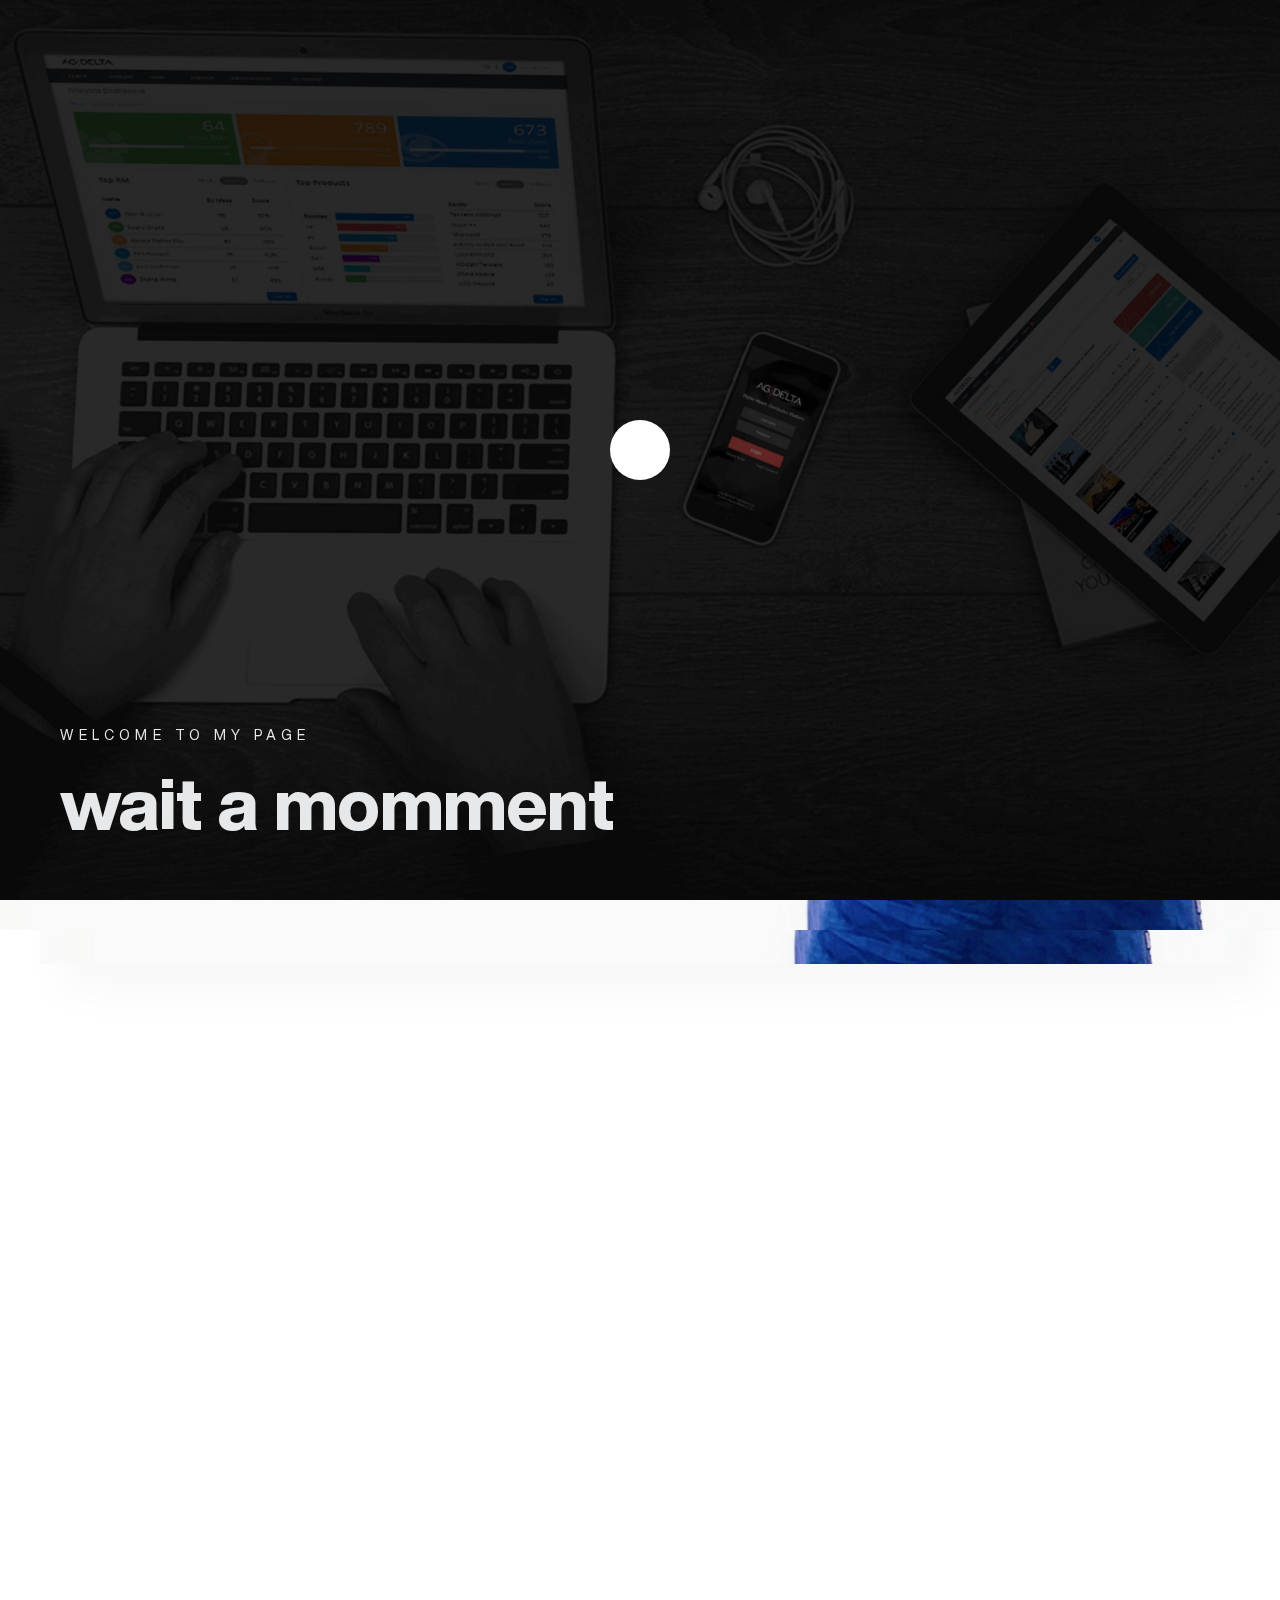
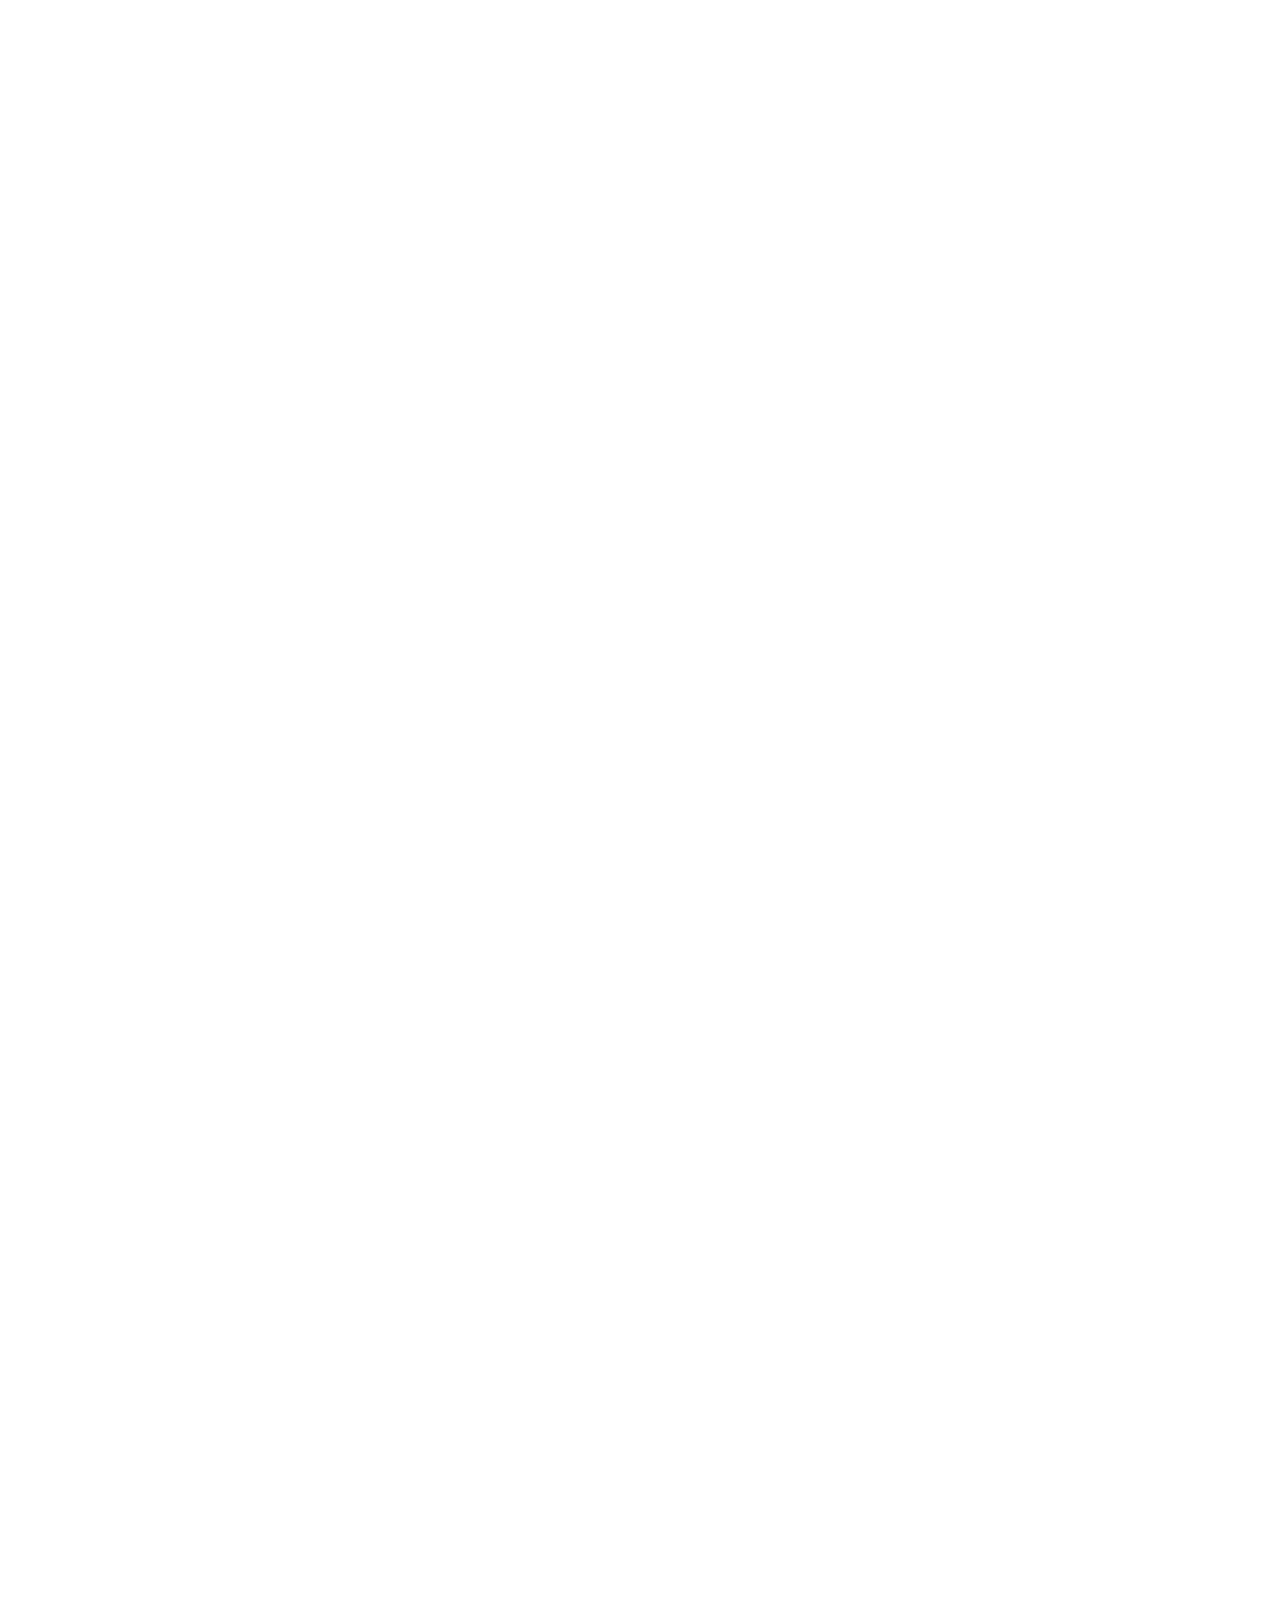
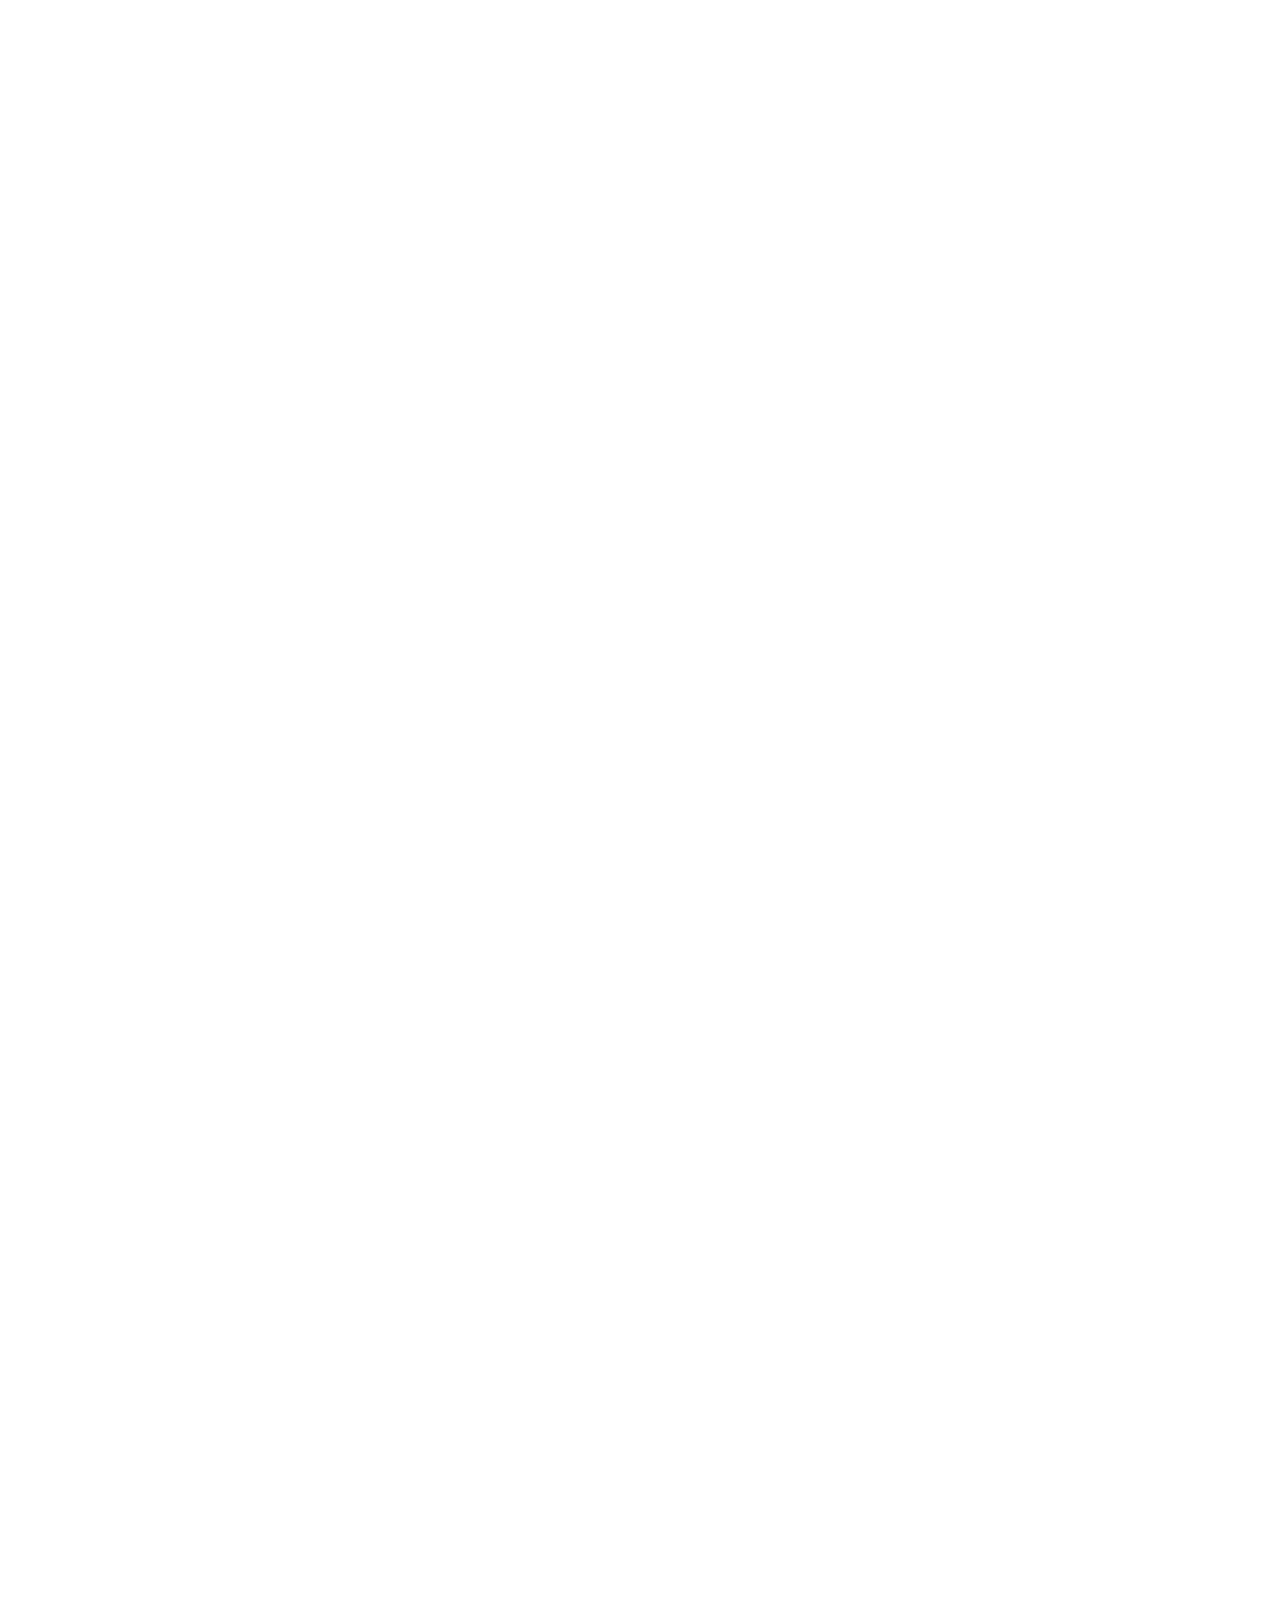
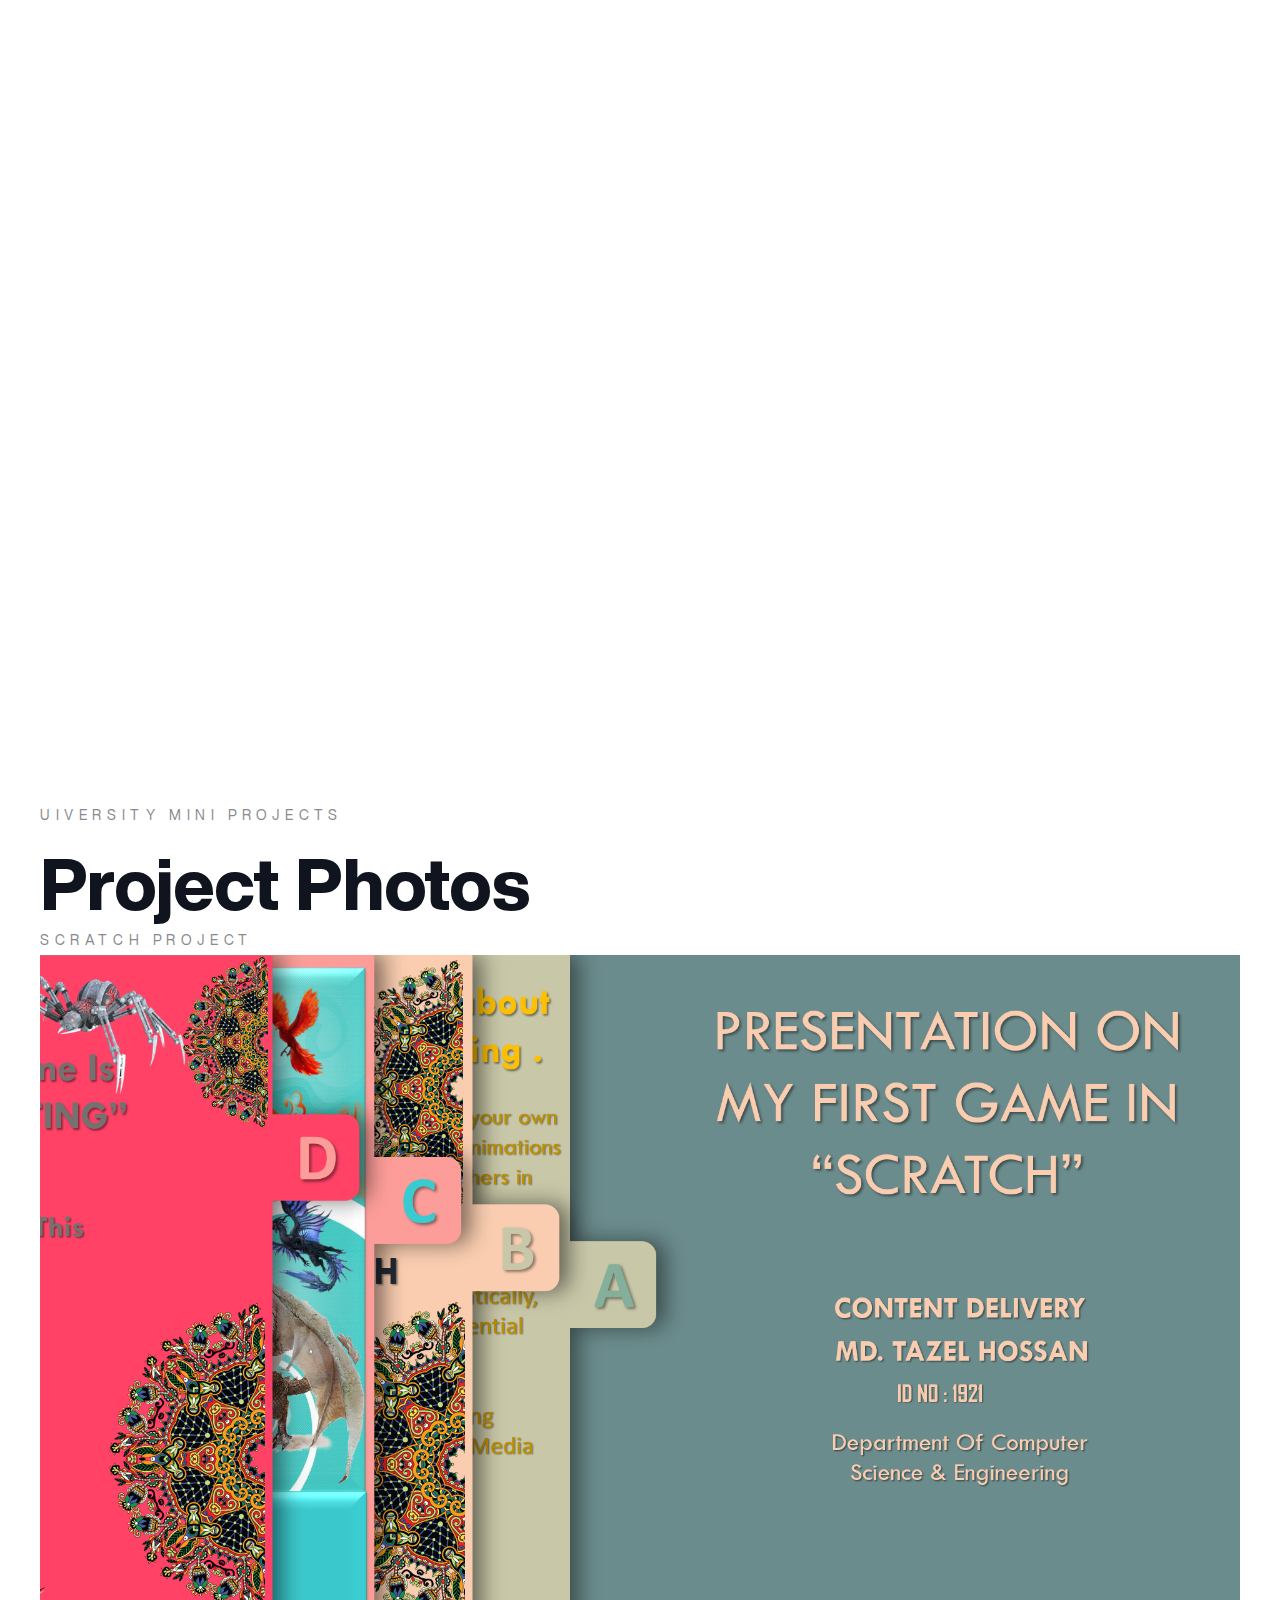
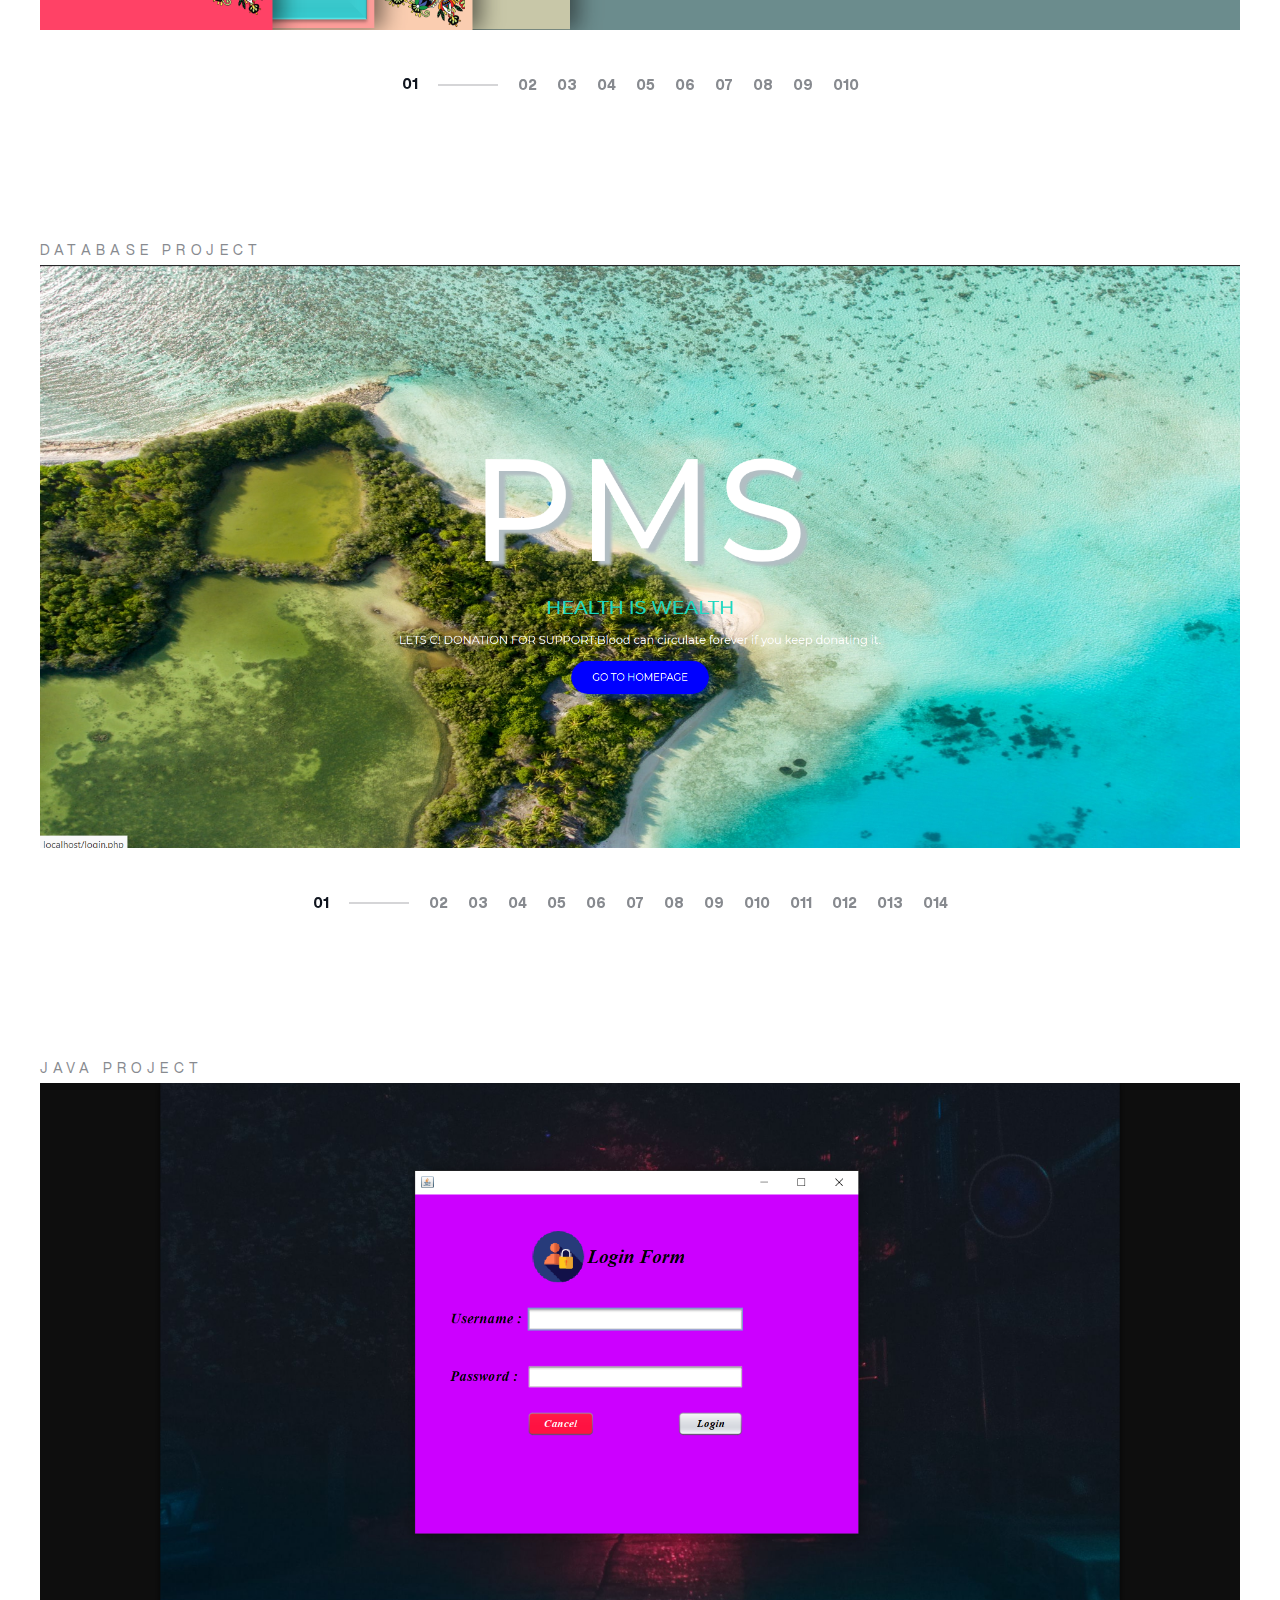
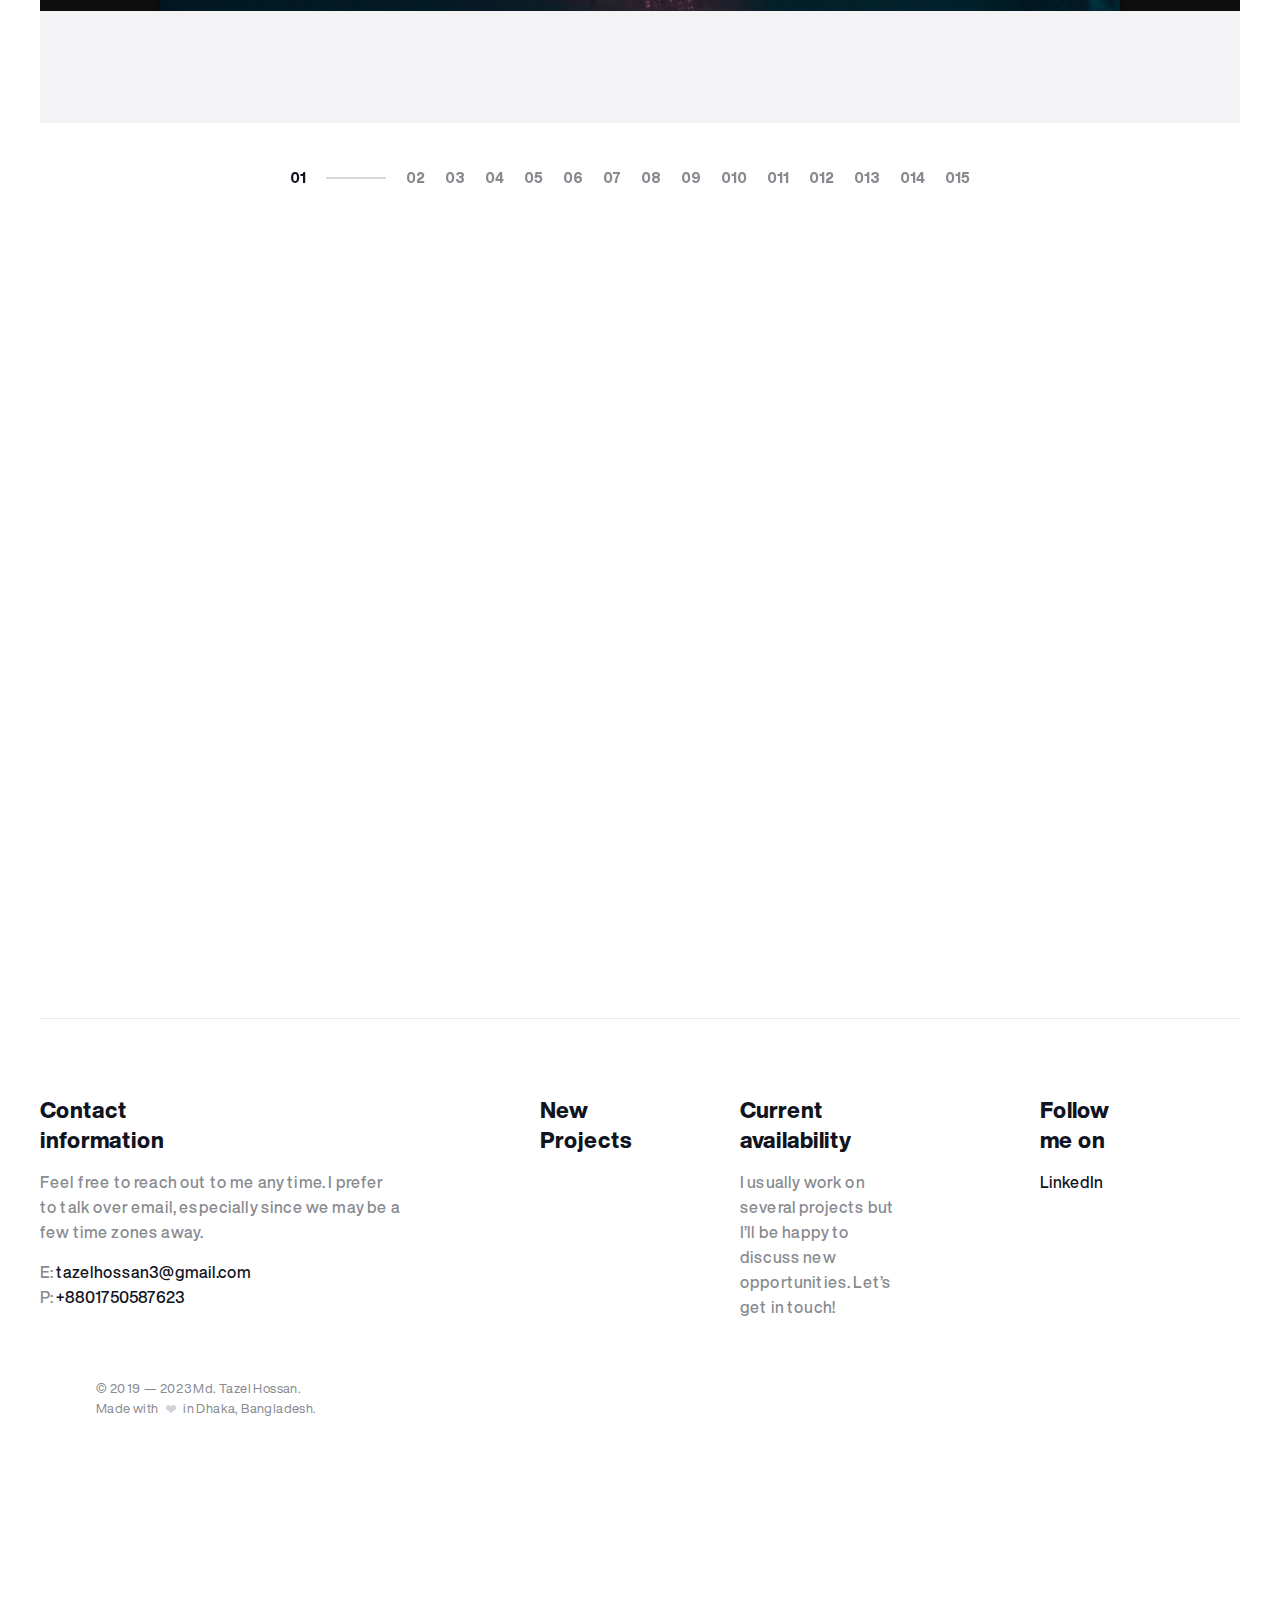
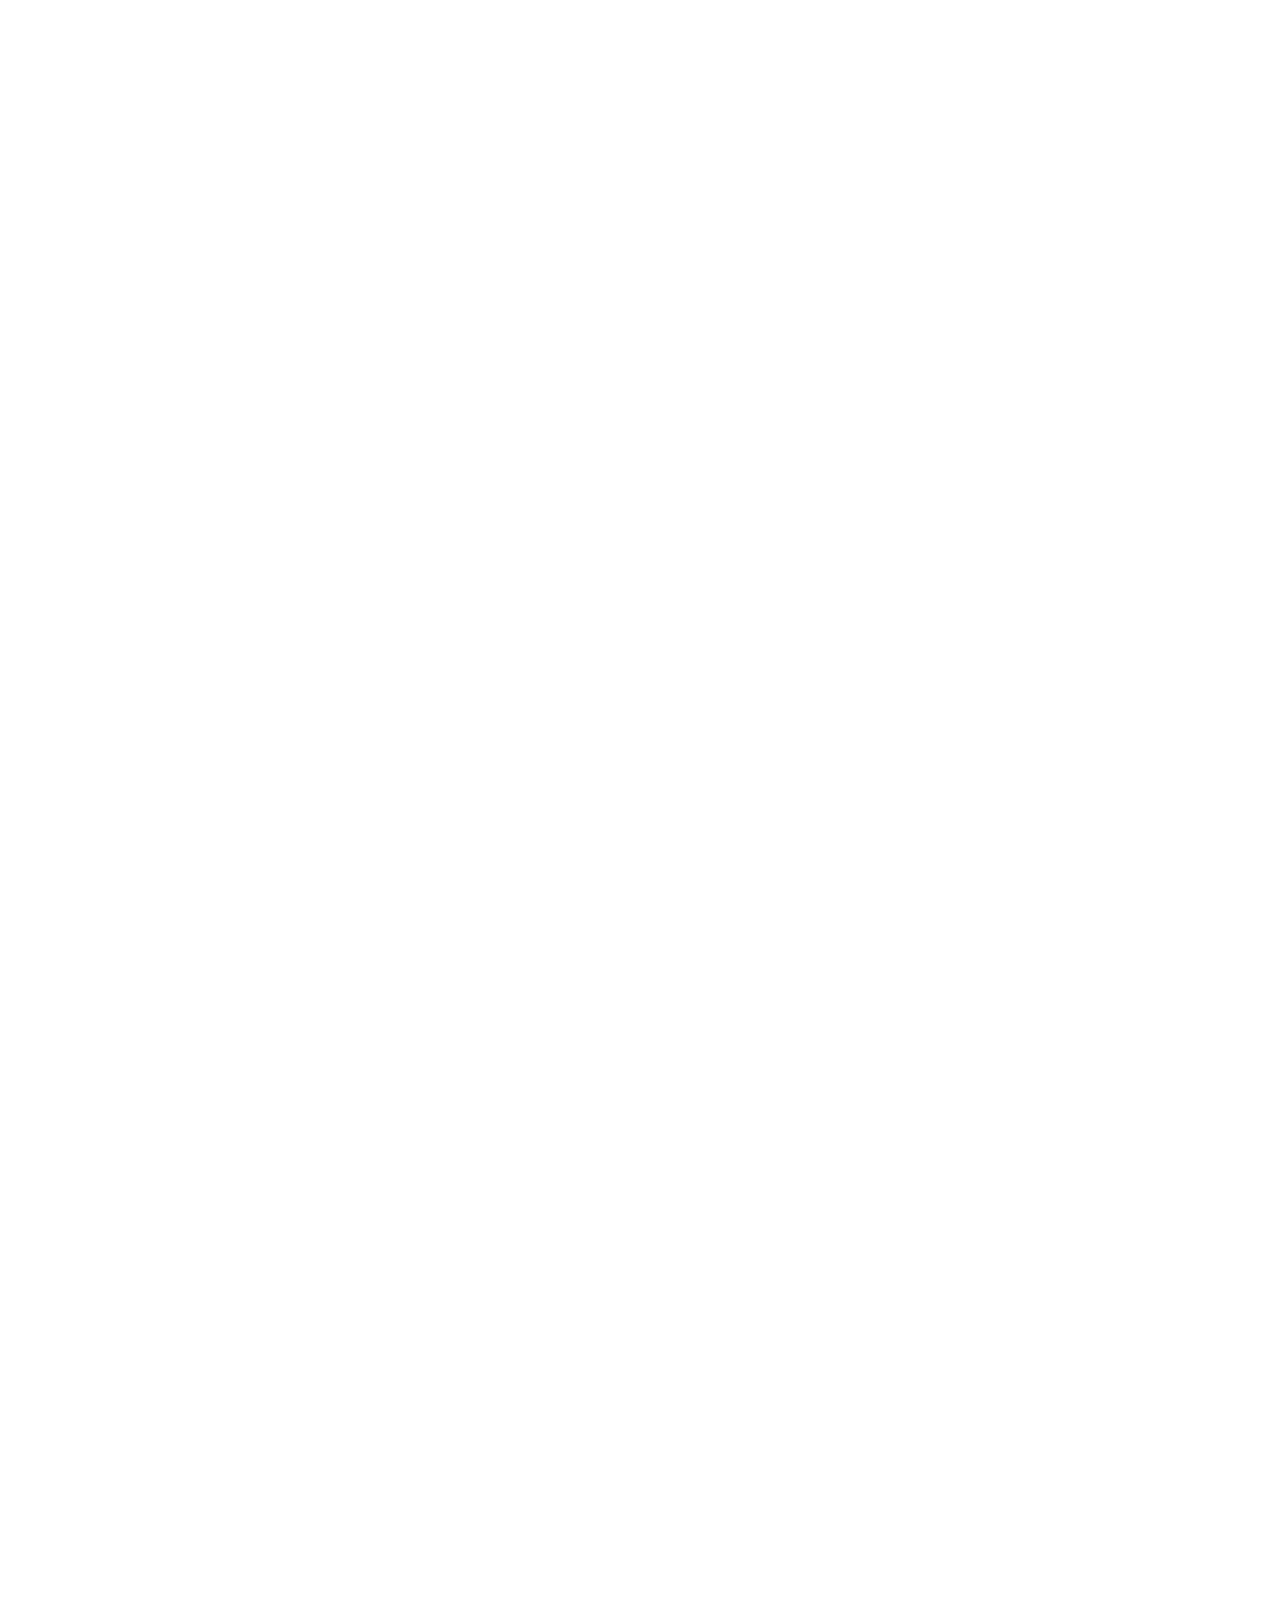
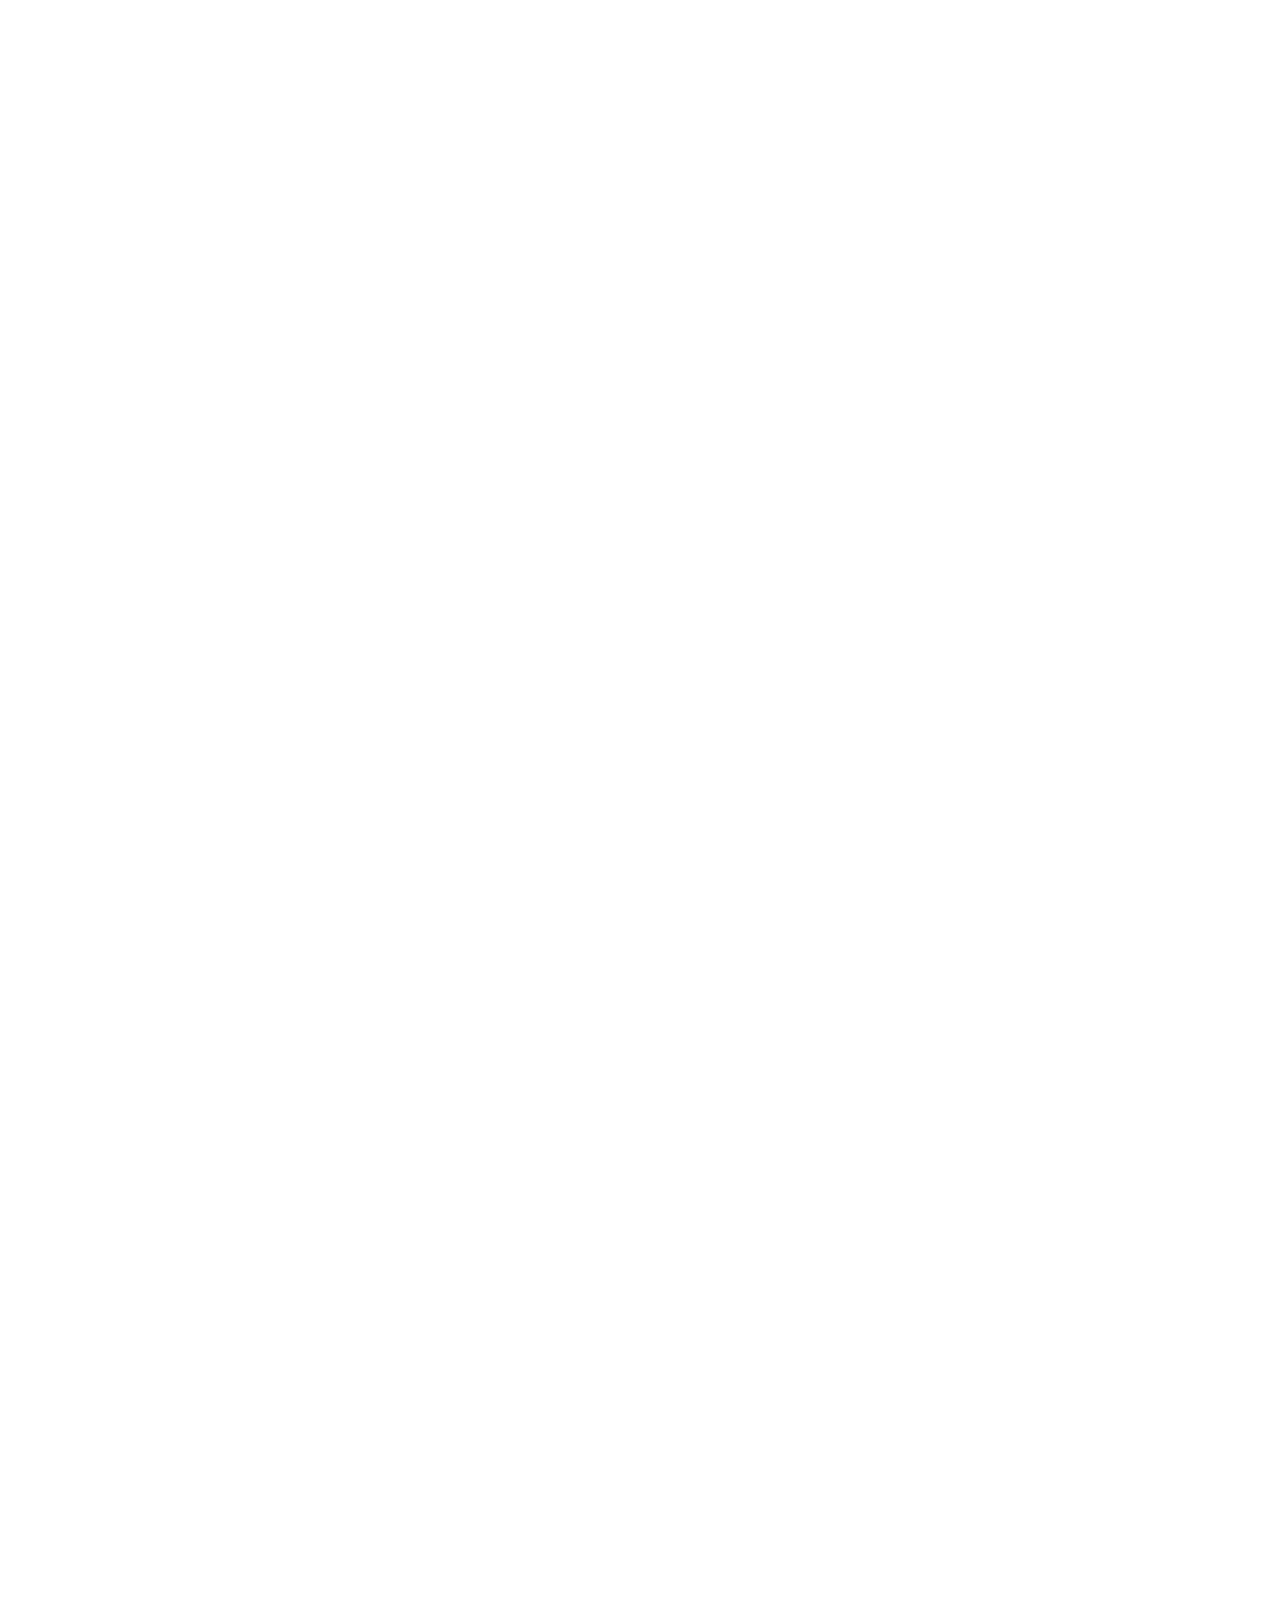
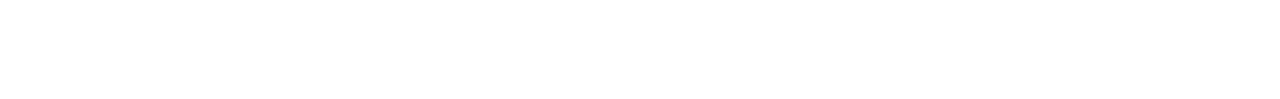
==== commit 47e4ba14: "Update index.html" ====
--- a/index.html
+++ b/index.html
@@ -7,7 +7,7 @@
          <meta name="viewport" content="width=device-width, initial-scale=1, minimum-scale=1, maximum-scale=1, viewport-fit=cover">
       <base >
       
-        
+        <meta name="author" content="Md. Tazel Hossan">
          <meta name="msapplication-TileColor" content="#ffffff">
          <meta name="theme-color" content="#ffffff">
          <meta property="og:type" content="website">
@@ -17,6 +17,9 @@
          <meta property="og:image:height" content="630">
          <meta property="og:title" content="Portfolio | Md. Tazel Hossan - Student Of Computer Science & Engineering">
          <meta property="og:description" content= "I’m a third year student of computer science & engineering department at Jhangirnagar University in Bangladesh.I’ve worked with my reputed teachers along three years and got muce more khowledges and successfully help them reach their full potential." />
+		<meta name="msapplication-TileColor" content="#b01e82">
+		<meta name="theme-color" content="#b01e82">
+		<link rel="icon" type="image/png" sizes="16x16" href="assets/images/Heart-icon.24x24.png">
 		<link rel="stylesheet" href="assets/fonts/webfonts3fa3.css?v=2.5.15">
 		<link rel="stylesheet" href="css/build.min3fa3.css?v=2.5.15">
      
@@ -83,9 +86,9 @@
             <div class="content">
                <h5>Menu</h5>
                <ul>
-                  <li><a href="index.html" class="active" ><i></i>Projects</a></li>
-                  <li><a href="about.html" ><i></i>About me</a></li>
-                  <li><a href="contact.html" data-page="contact"><i></i>Contact</a></li>
+                  <li><a href="#" class="active" ><i></i>Projects</a></li>
+                  <li><a href="about.html" class="special" target="_blank" ><i></i>About me</a></li>
+                  <li><a href="contact.html" class="special" target="_blank"><i></i>Contact</a></li>
 				  <li><a href="https://www.linkedin.com/in/tazel-hossan-36b98b192/" class="special" target="_blank">LinkedIn</a></li>
                   
                </ul>
@@ -203,11 +206,11 @@
                <div class="main-copy">
                   <h5>MD. TAZEL HOSSAN</h5>
                   <h1 class="large">Student Of Computer Science & Engineering</h1>
-                  <h3 class="header-light">I’m a third year student of computer science & engineering department at Jhangirnagar University in Bangladesh.I’ve worked with my reputed teachers along three years and got muce more khowledges and successfully help them reach their full potential.</h3>
+                  <h3 class="header-light">I’m a final year student of Computer Science & Engineering department at Jhangirnagar University in Bangladesh. I’ve worked with my reputed teachers along three years and got muce more khowledges and successfully help them reach their full potential.</h3>
                   <nav class="links">
                      <h4><a href="#portfolio" class="scroll-to special">View Projects</a></h4>
                      <span>or</span>
-                     <h4><a href="about.html" class="internal special">Read About Me</a></h4>
+                     <h4><a href="about.html" class="special" >Read About Me</a></h4>
                   </nav>
                </div>
             </div>
@@ -850,8 +853,8 @@
                   <h3>Contact <br>information</h3>
                   <p>Feel free to reach out to me any time. I prefer to talk over email, especially since we may be a few time zones away.</p>
                   <ul class="contact-links">
-                     <li>E: <a class="special" href="https://mail.google.com/mail/u/0/#inbox">hraz820@gmail.com</a></li>
-                     <li>P: <span class="gray-darkest">+880-1700-000000</span></li>
+                     <li>E: <a class="special" href="https://mail.google.com/mail/u/0/#inbox">tazelhossan3@gmail.com</a></li>
+                     <li>P: <span class="gray-darkest">+8801750587623</span></li>
                   </ul>
                </div>
                <div class="col-sm-6-6 col-md-6-12 col-smd-6-12 col-lg-2-12 col-lg-offset-1-12">
@@ -879,7 +882,7 @@
                <div class="col-sm-6-6 col-md-12-12 col-smd-12-12 col-lg-12-12 copyright">
                   
                   <p class="small copyright-text">
-                     © 2019 — 2020 Md. Tazel Hossan.<br>Made with 
+                     © 2019 — 2023 Md. Tazel Hossan.<br>Made with 
                      <span class="icon icon-heart">
                         <svg>
                            <use xlink:href="#icon_heart" />
@@ -892,7 +895,6 @@
          </div>
       </footer>
       <div class="document-overlay"></div>
-      < script data - cfasync = "false"
 <script data-cfasync="false"></script><script type="text/javascript">
 var Config = {
 	"BASE_URL": "/",
@@ -984,10 +986,10 @@
 		"class": "home",
 		"partial": "partials/home.html",
 		"data": "resources/home.json",
-		"title": "Portfolio | Damian Watracz - Freelance Web & UI Designer",
-		"description": "I design unique and functional digital products. Over the past 7 years, as a freelance art director and designer, I’ve worked with big companies and up-and-coming startups around the world to help them reach their full potential and attract new customers.",
+		"title": "Portfolio | Md. Tazel Hossan - Student Of Computer Science & Engineering",
+		"description": "I’m a third year student of computer science & engineering department at Jhangirnagar University in Bangladesh.I’ve worked with my reputed teachers along three years and got muce more khowledges and successfully help them reach their full potential.",
 		"keywords": "freelance, freelancer, responsive, rwd, web, website, ui, ux, user, interface, experience, graphic, creative, designer, director, direction, product, mobile, application, app, animation, interaction, photography, art, hire, agency, studio, consultancy, portfolio, case, study, studies, projects, krakow, kraków, poland",
-		"og_image": "assets/images/page-home.jpg",
+		"og_image": "assets/images/image.jpg",
 		"og_image_w": "1200",
 		"og_image_h": "630",
 		"loader": {
@@ -999,7 +1001,7 @@
 	</script>
 	
 	<script data-cfasync="false"></script><script type="text/javascript">
-         var Config = {
+var Config = {
 	"BASE_URL": "/",
 	"VERSION": "2.5.15",
 	"SSL": true,
@@ -1011,7 +1013,7 @@
 };
 
 var currentPageData = {
-	loader": {
+	"loader": {
 		"H5": "Contact",
 		"H1": "Get in touch",
 		"bg": "assets/loader/home.jpg"
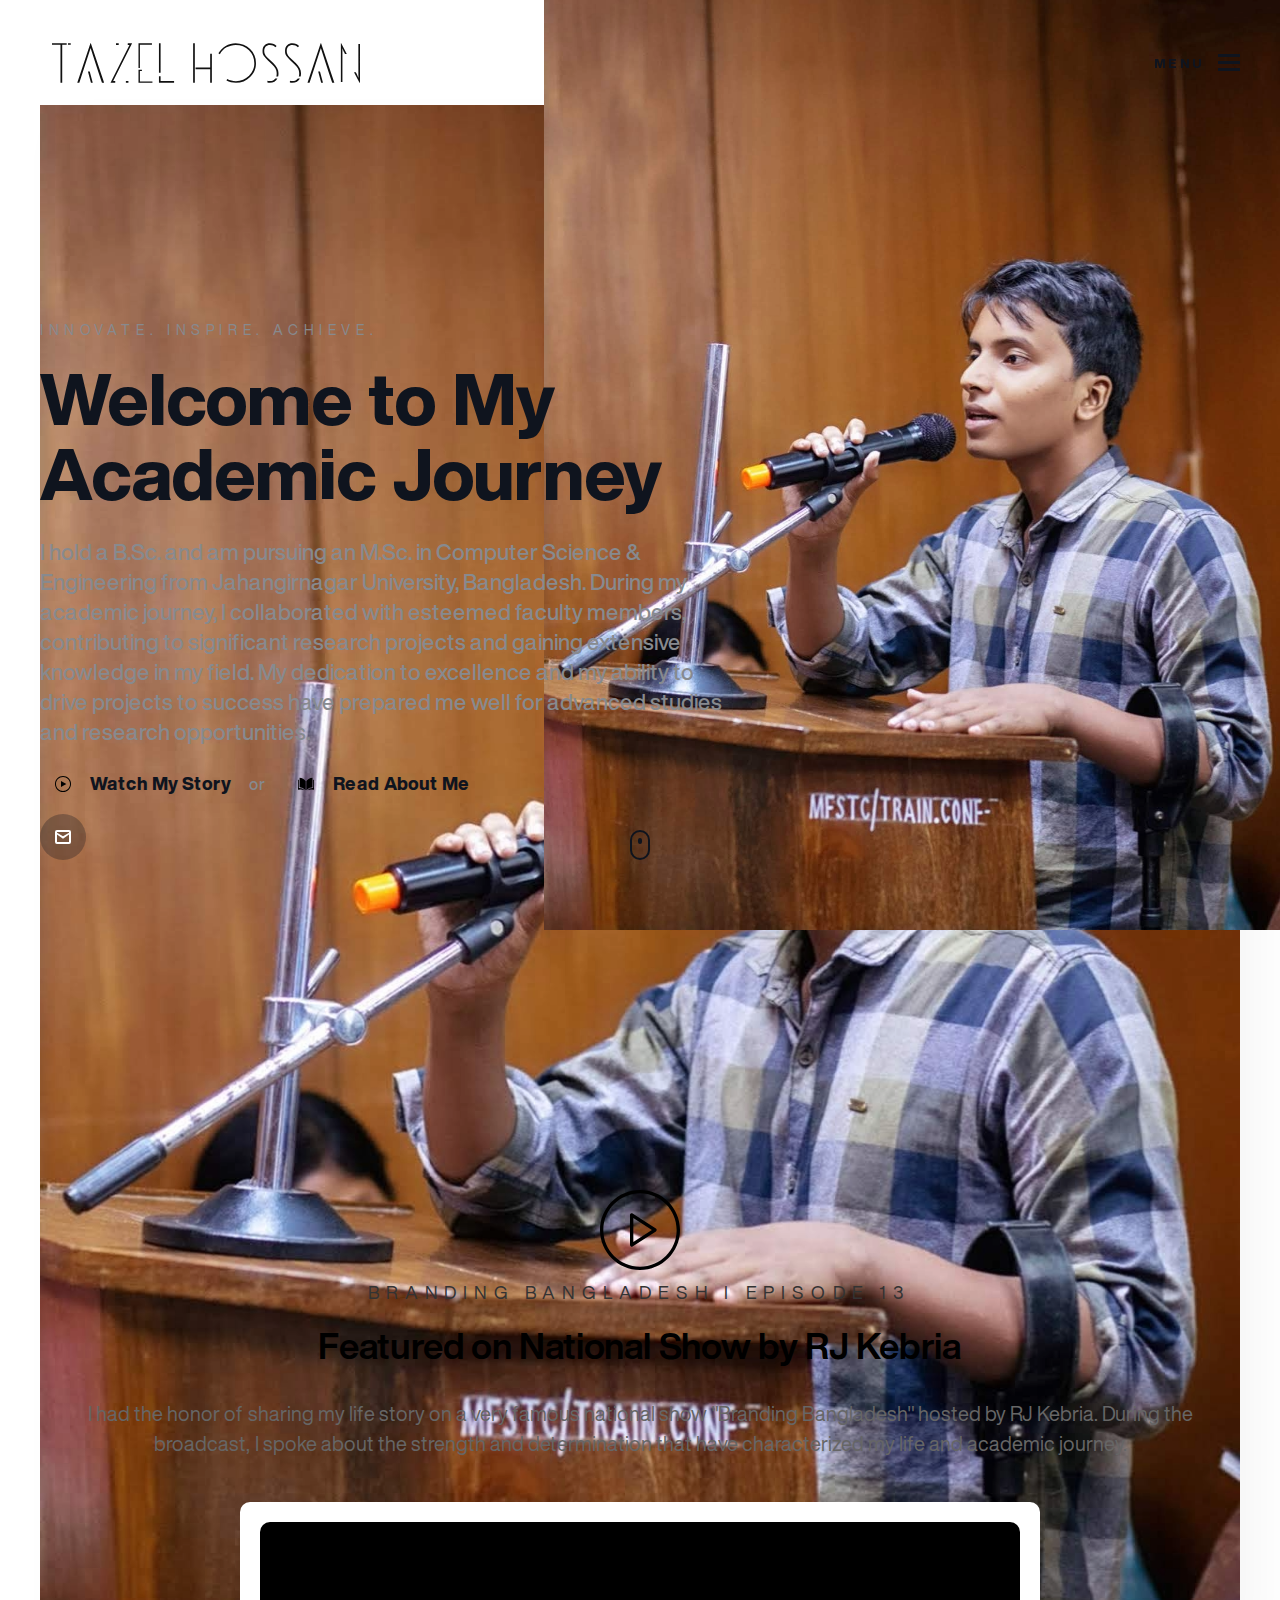
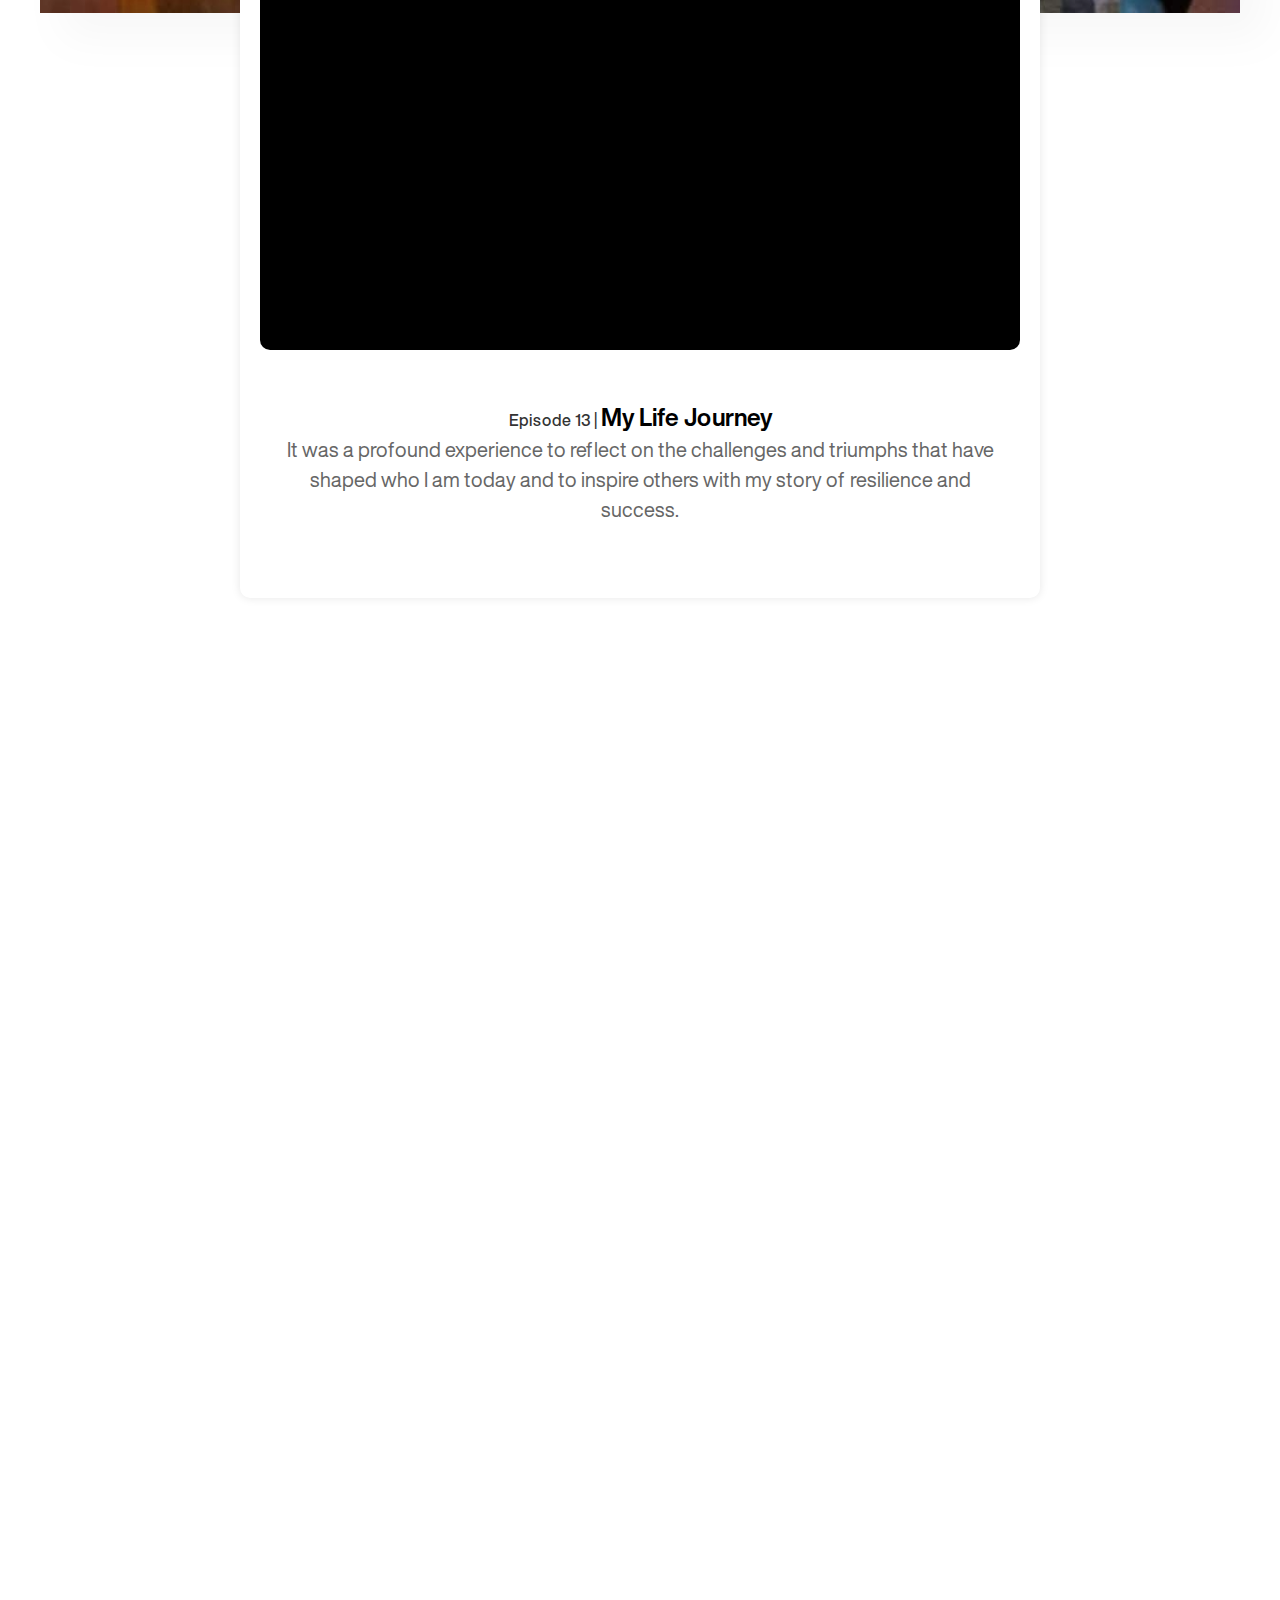
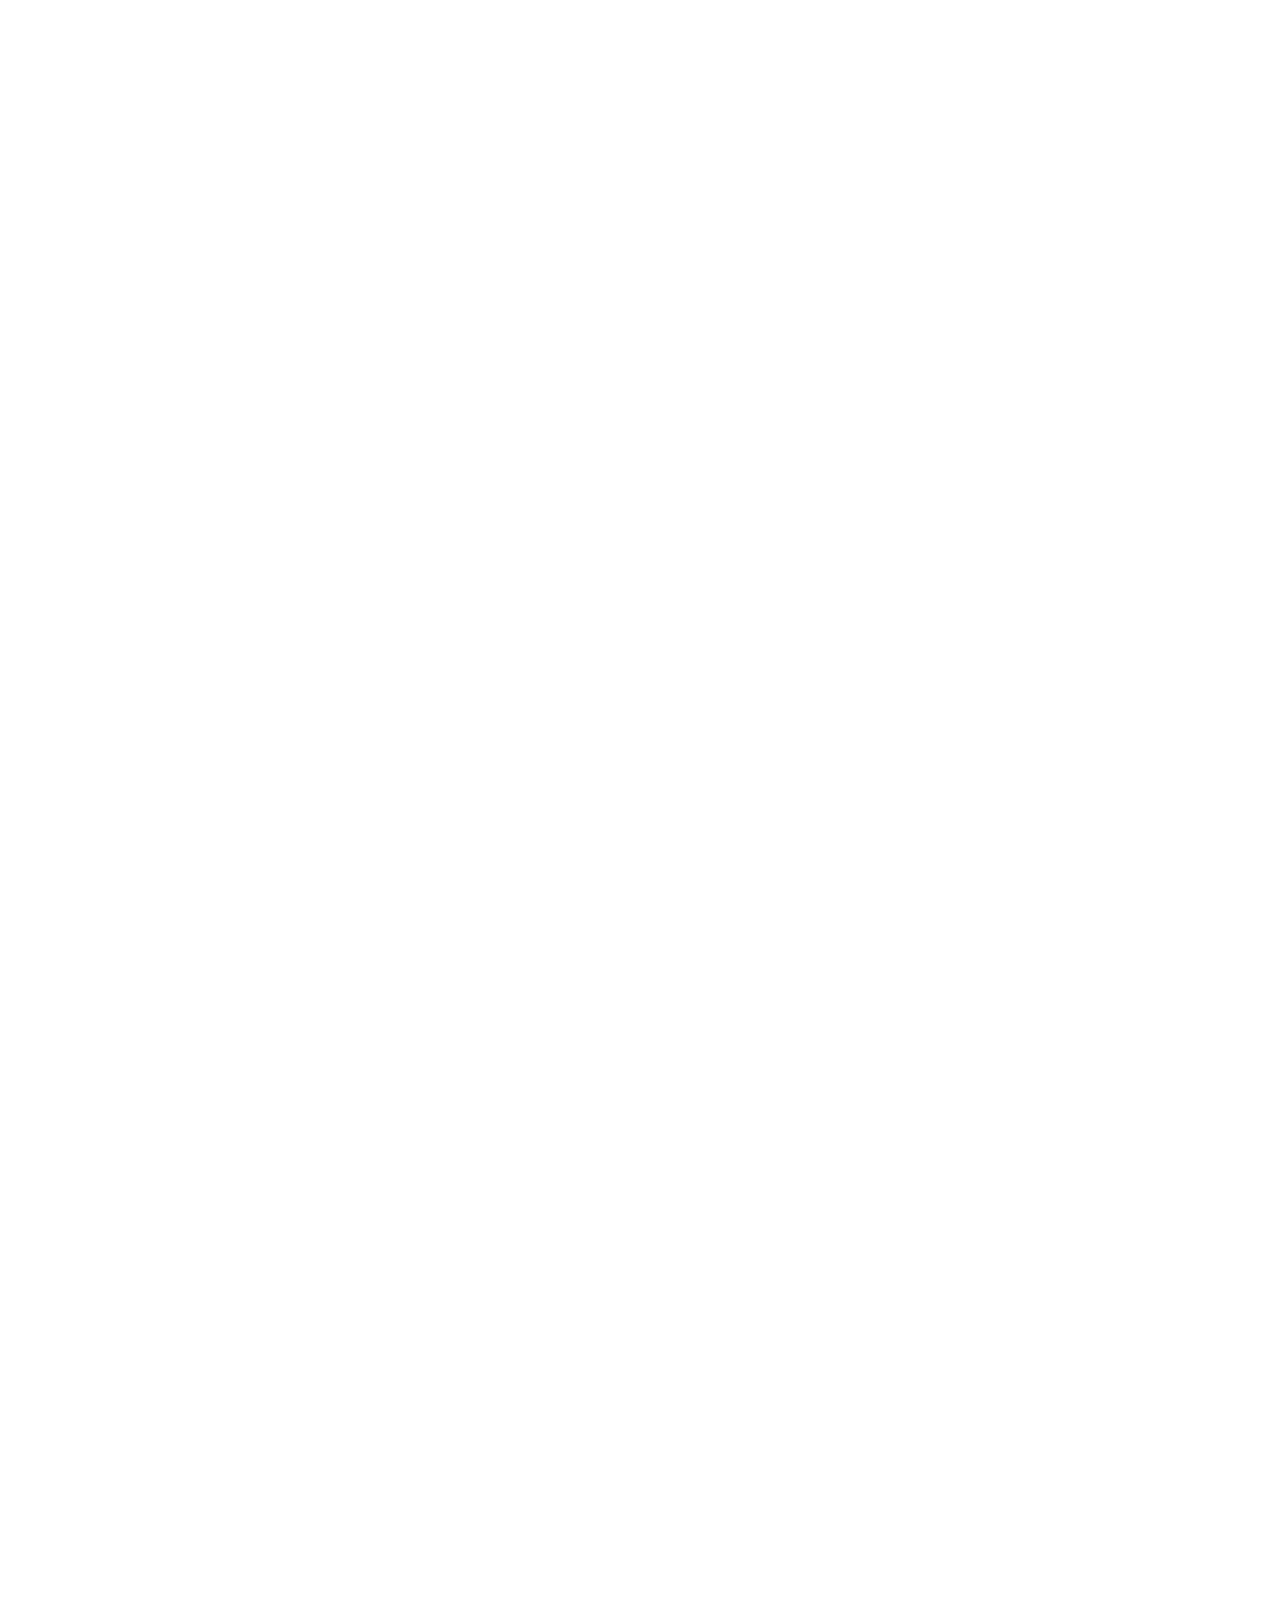
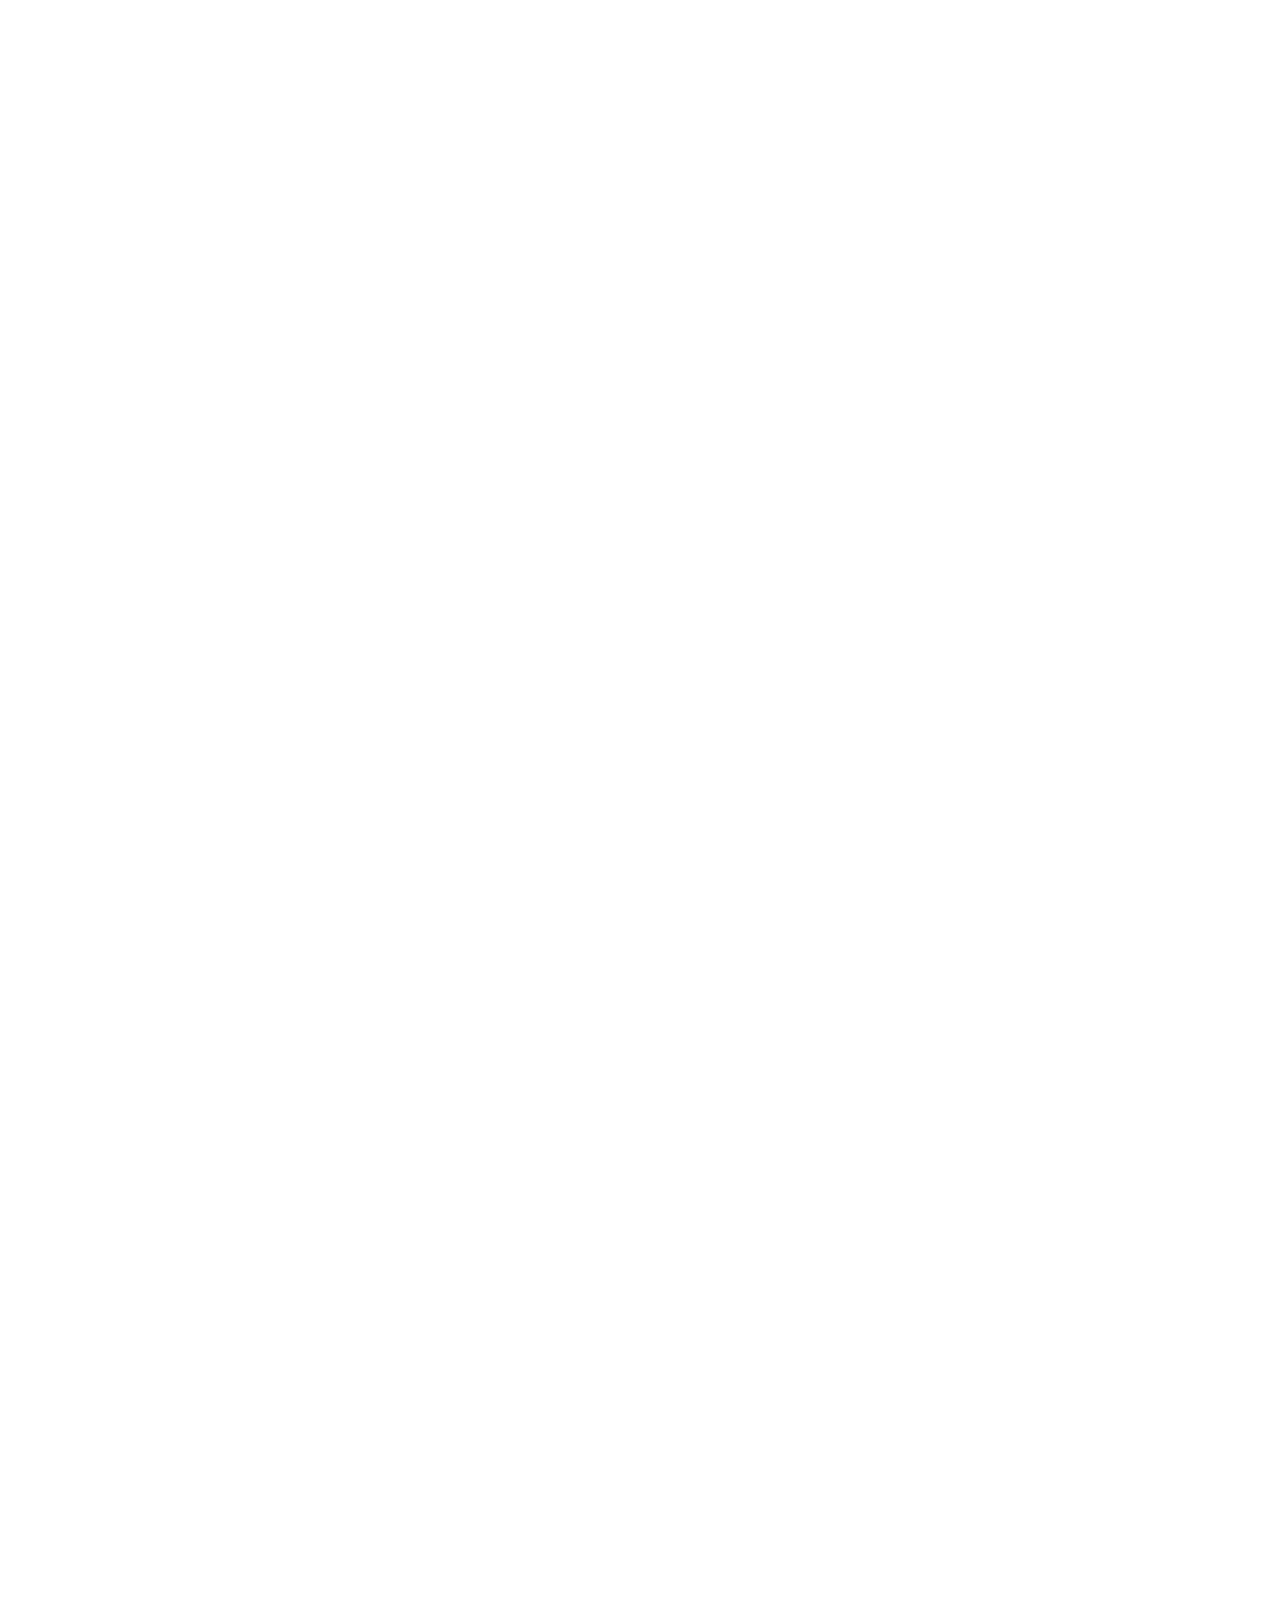
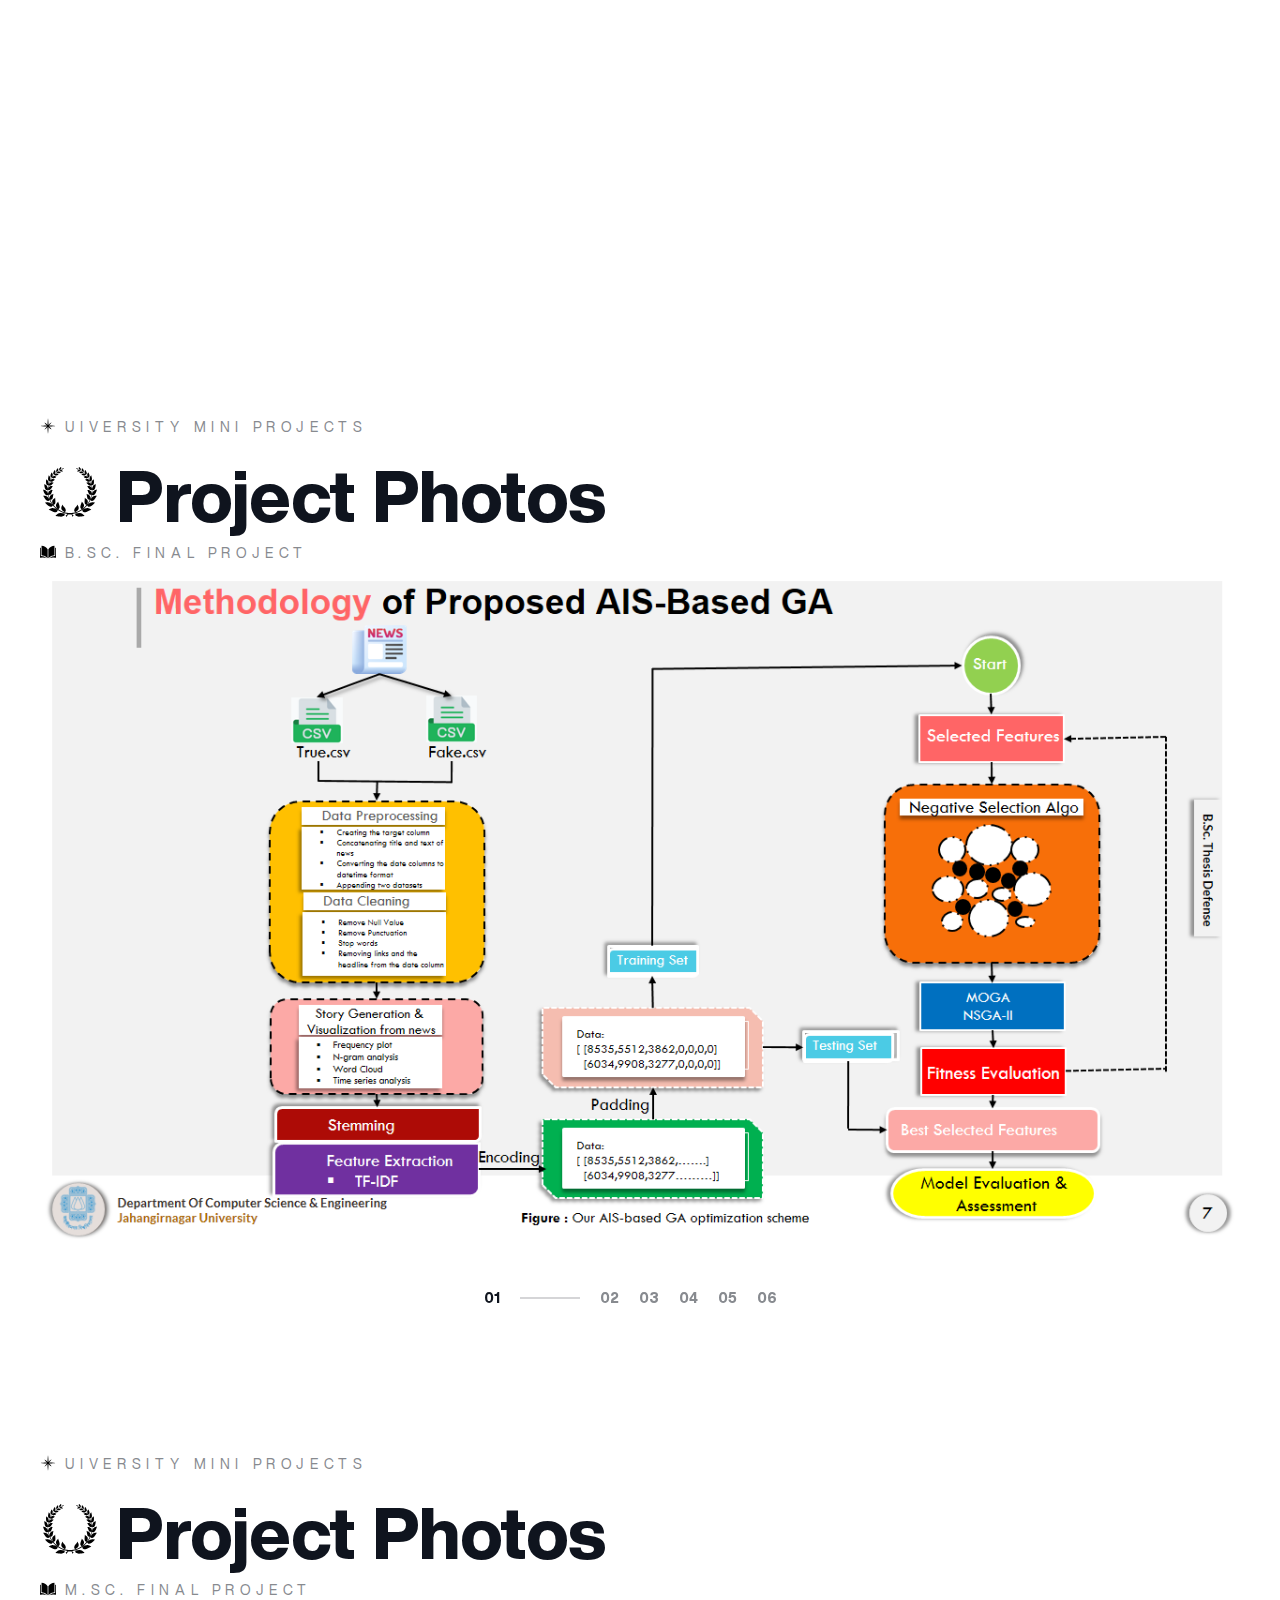
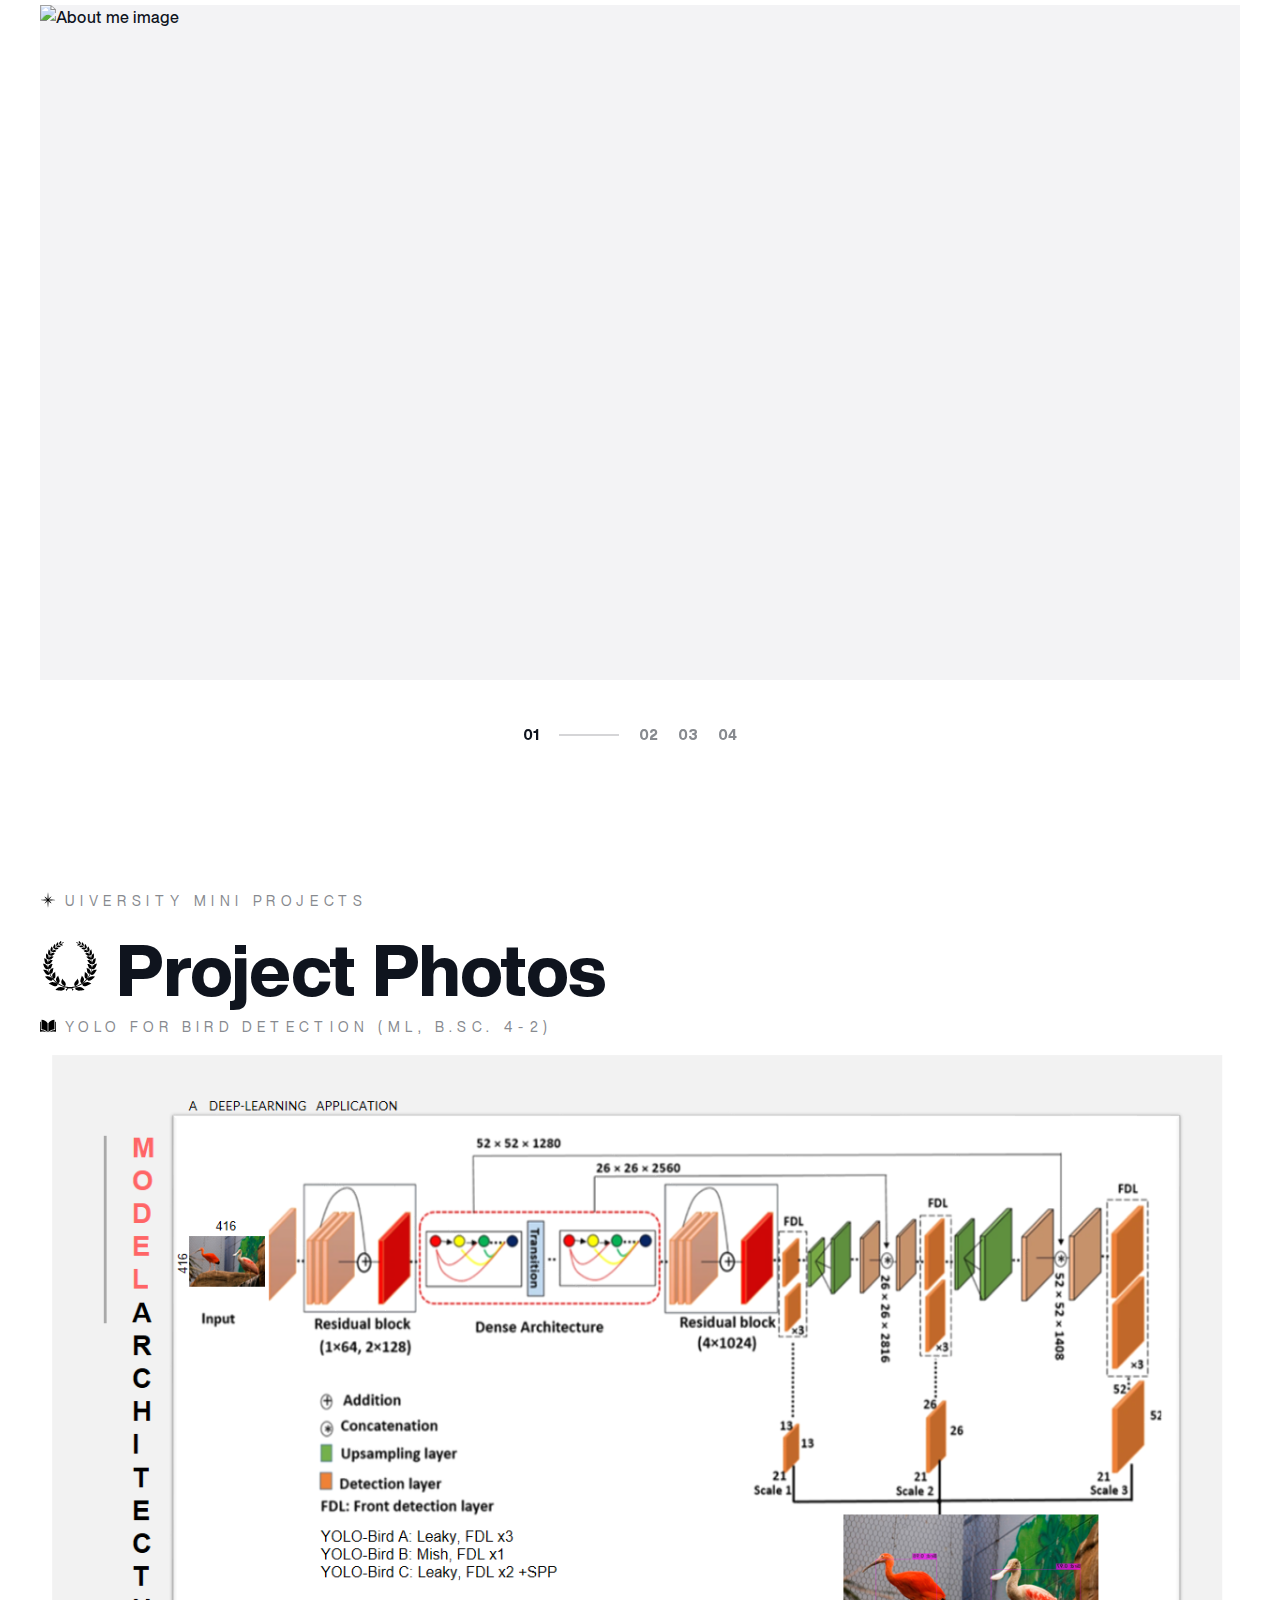
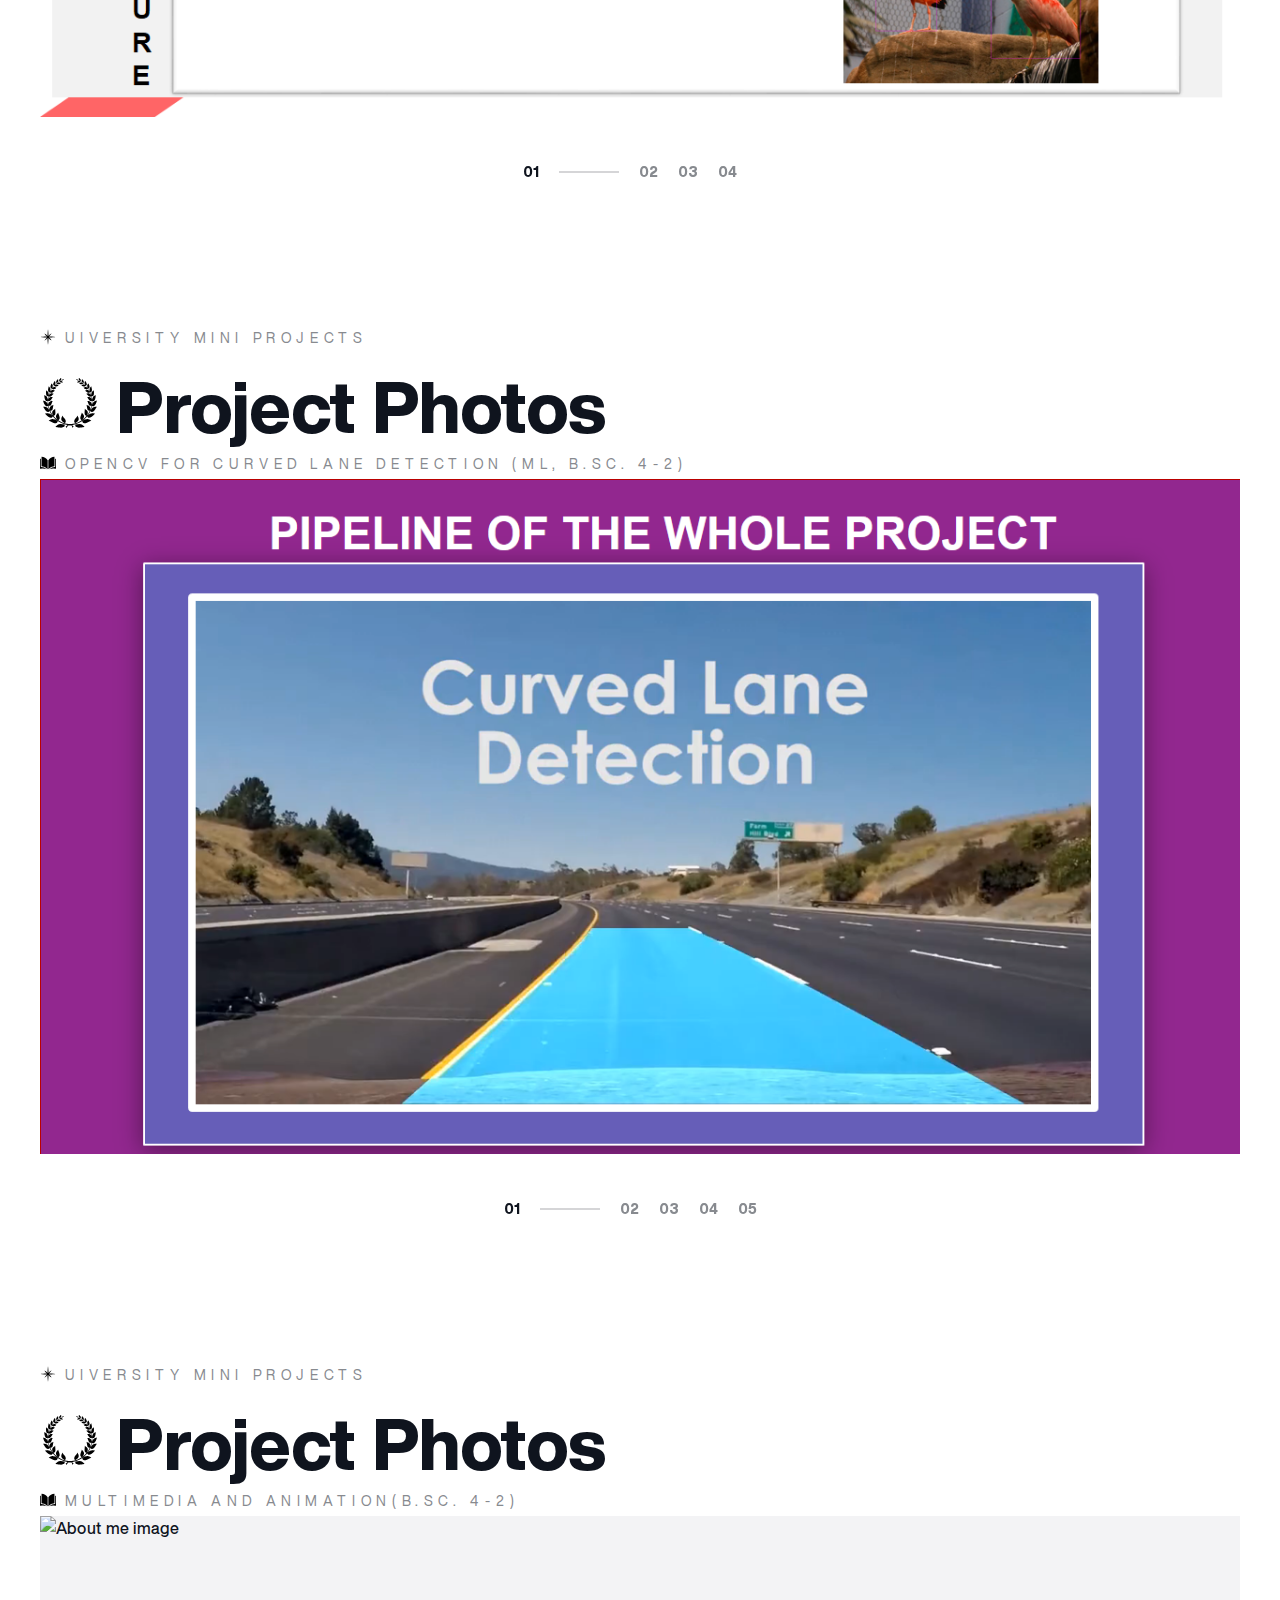
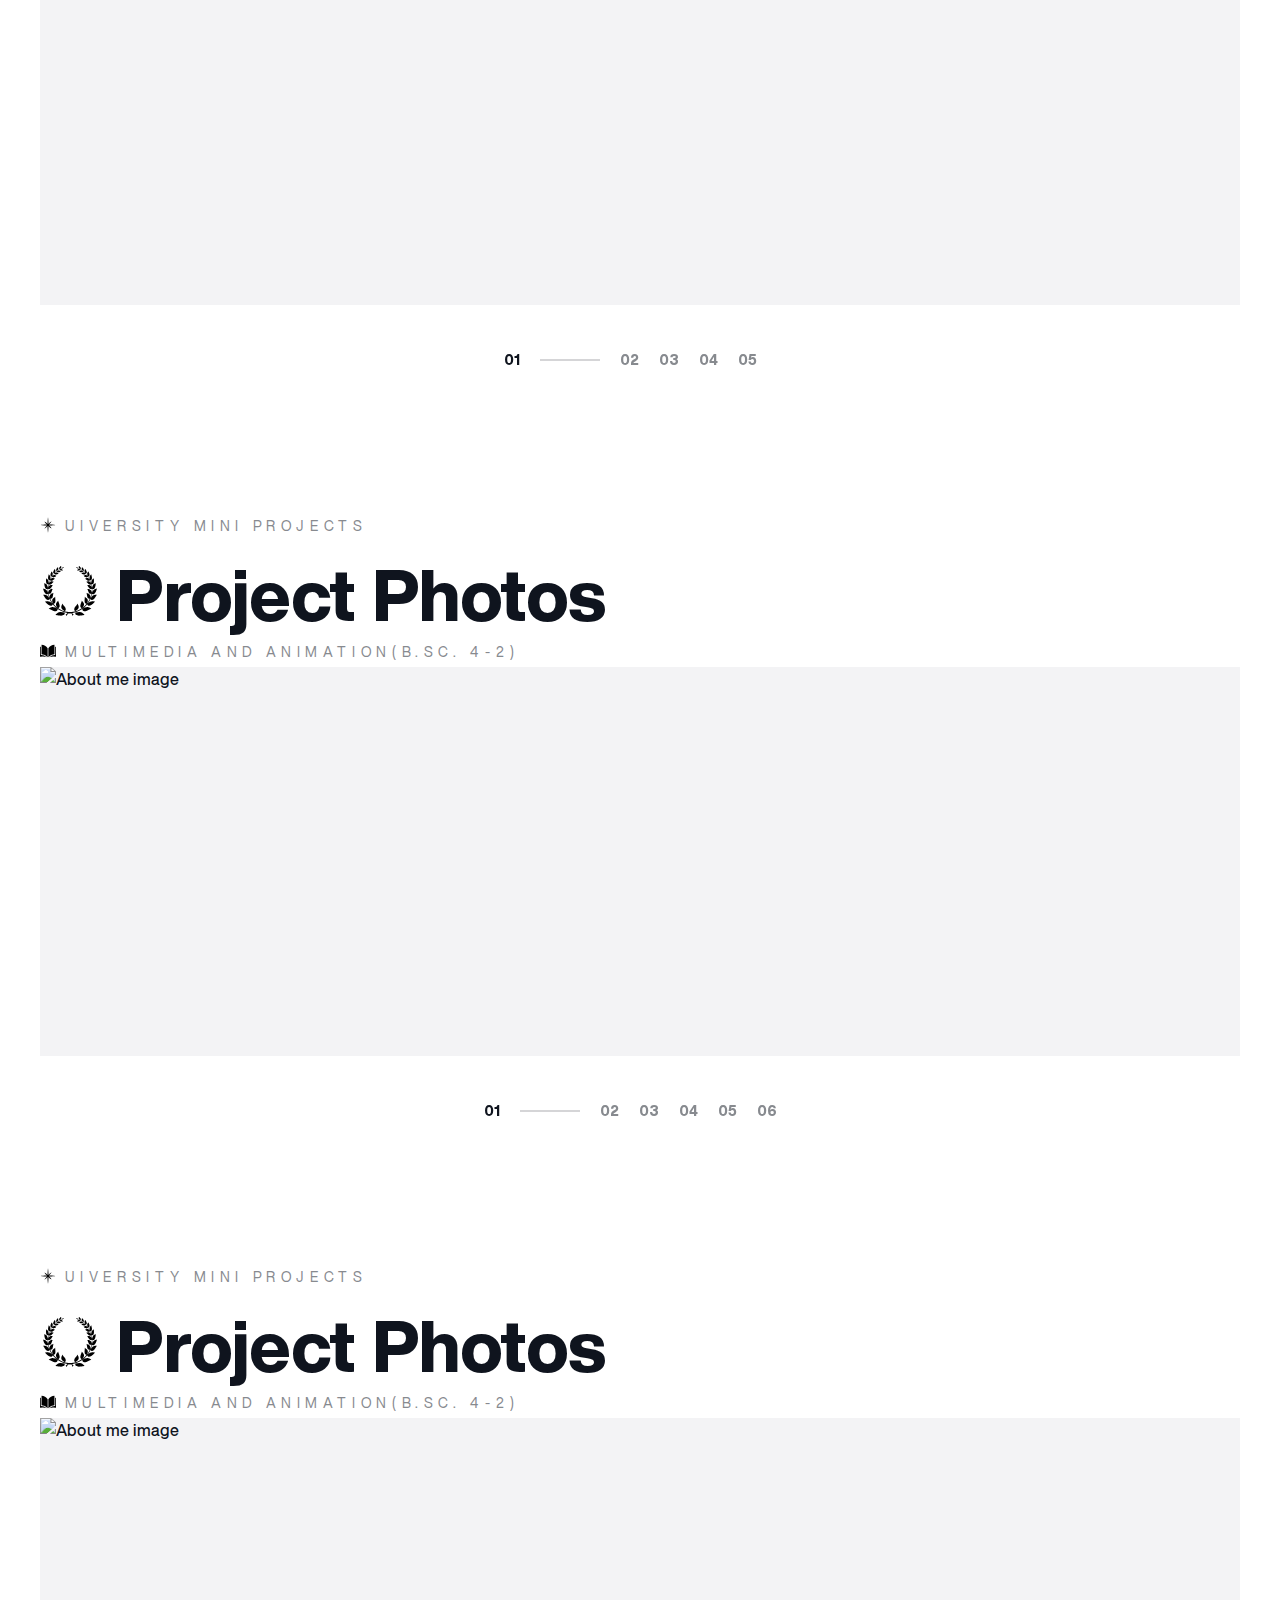
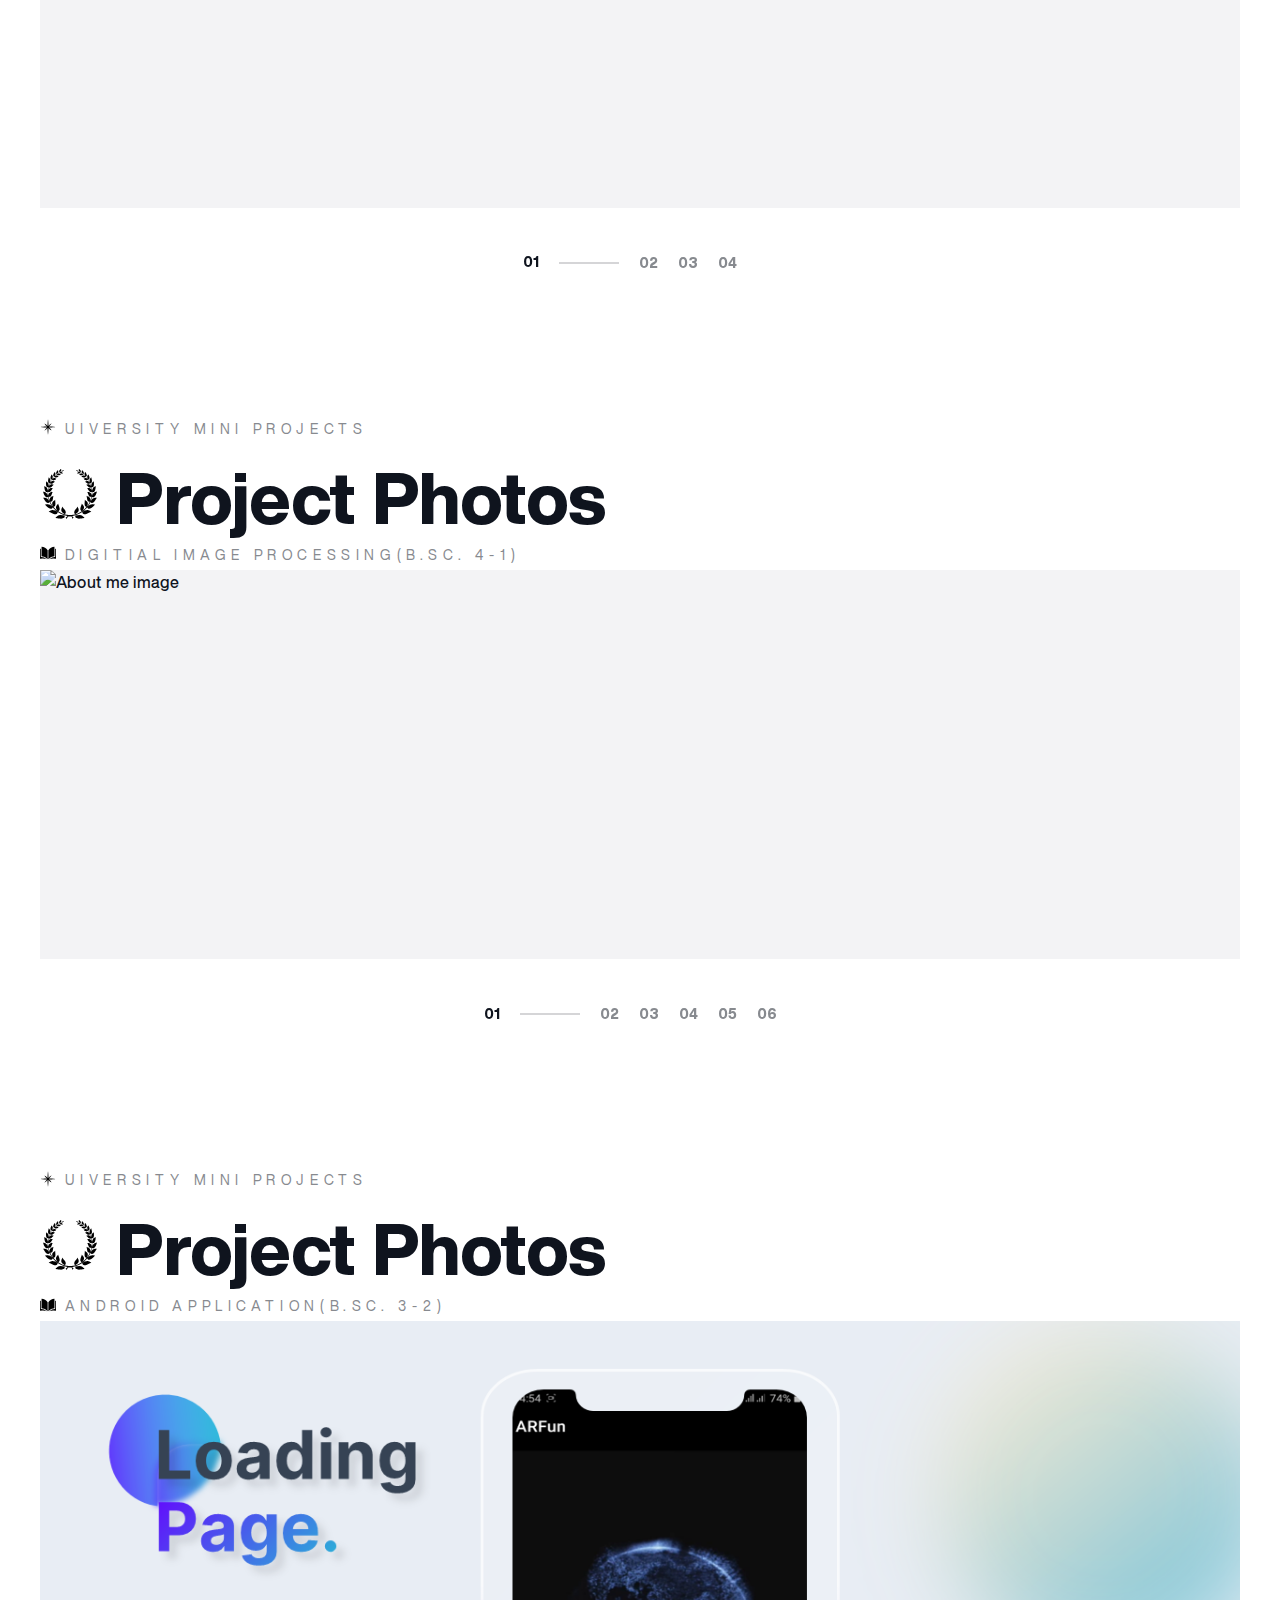
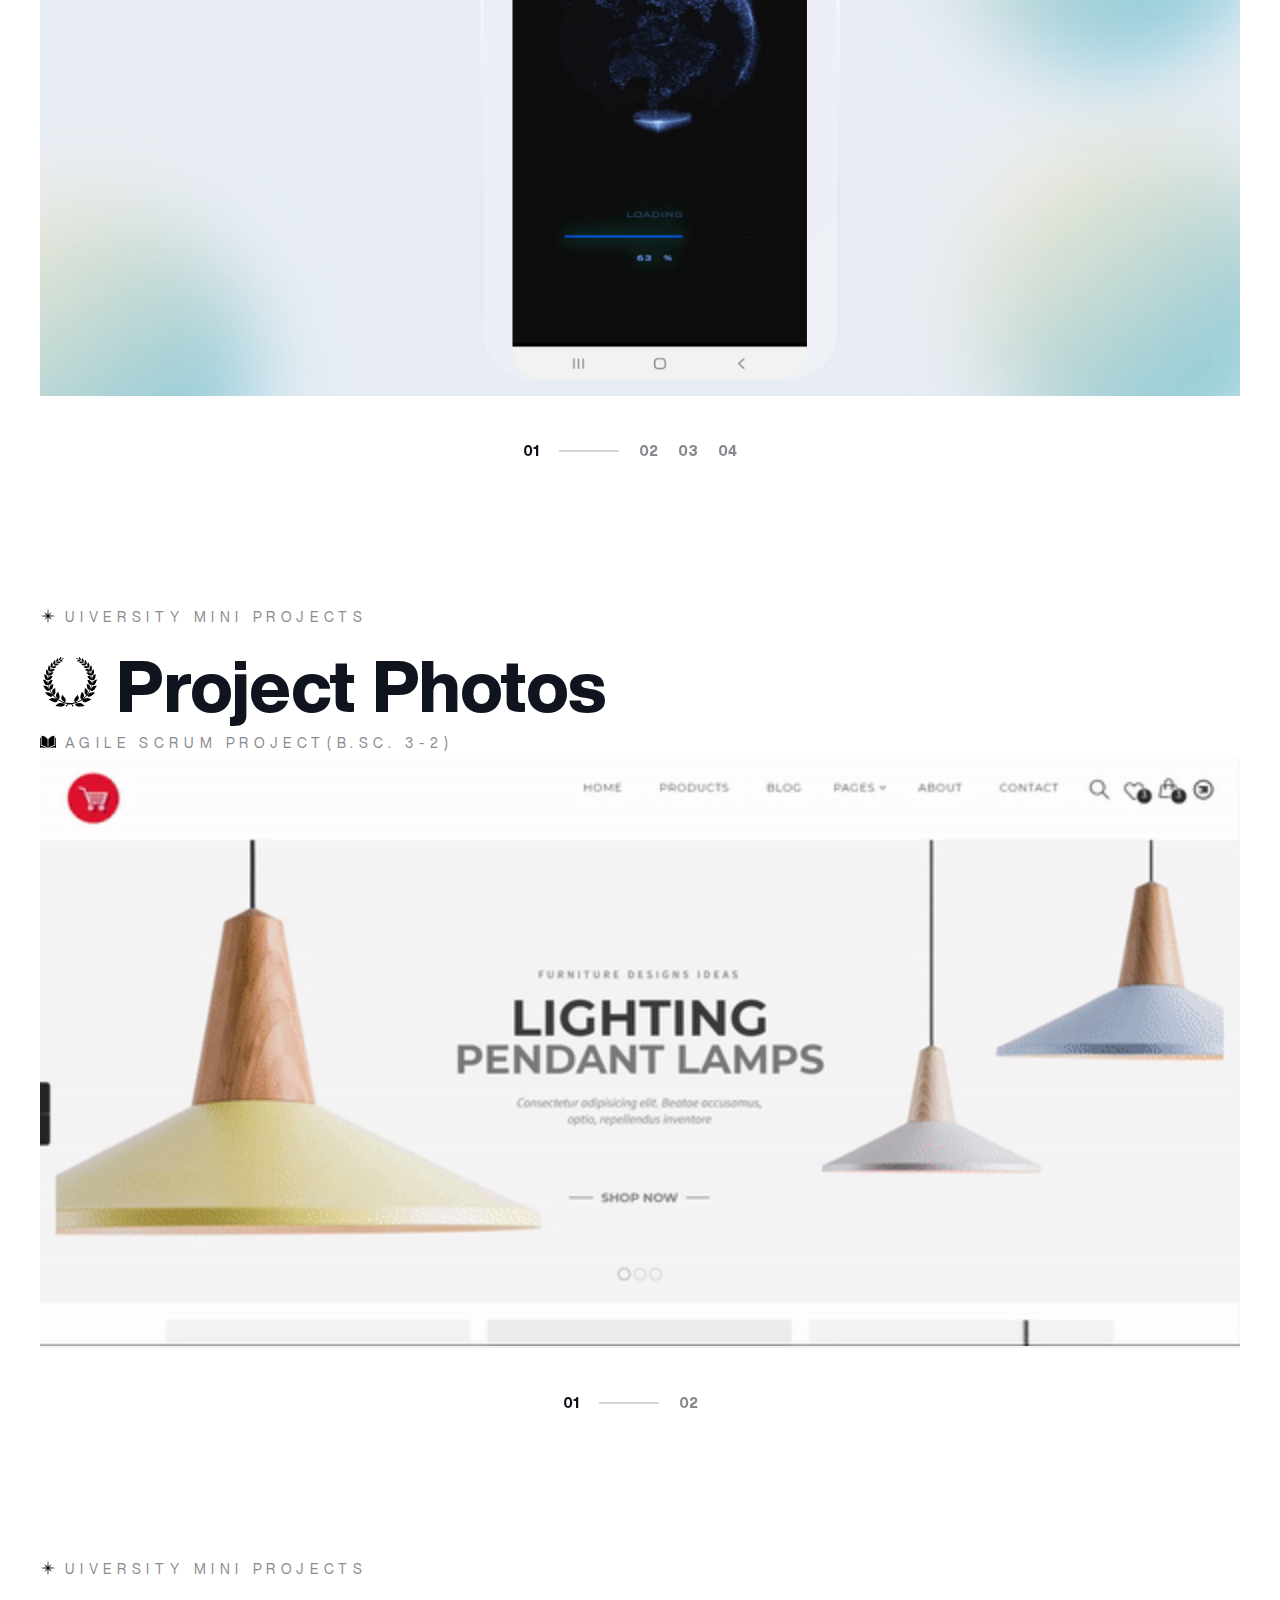
==== commit f8eb4e3b: "Html files are added." ====
--- a/index.html
+++ b/index.html
@@ -19,7 +19,7 @@
          <meta property="og:description" content= "I’m a third year student of computer science & engineering department at Jhangirnagar University in Bangladesh.I’ve worked with my reputed teachers along three years and got muce more khowledges and successfully help them reach their full potential." />
 		<meta name="msapplication-TileColor" content="#b01e82">
 		<meta name="theme-color" content="#b01e82">
-		<link rel="icon" type="image/png" sizes="16x16" href="assets/images/Heart-icon.24x24.png">
+		<link rel="icon" type="image/png" sizes="16x16" href="assets/images/tab_icon.24x24.svg">
 		<link rel="stylesheet" href="assets/fonts/webfonts3fa3.css?v=2.5.15">
 		<link rel="stylesheet" href="css/build.min3fa3.css?v=2.5.15">
      
@@ -68,7 +68,7 @@
          </a>
          <footer>
             <p class="small">
-               © 2020 Md. Tazel Hossan
+               © 2018-24 Md. Tazel Hossan
                <span>
                   . Made with 
                   <span class="icon icon-heart">
@@ -89,6 +89,7 @@
                   <li><a href="#" class="active" ><i></i>Projects</a></li>
                   <li><a href="about.html" class="special" target="_blank" ><i></i>About me</a></li>
                   <li><a href="contact.html" class="special" target="_blank"><i></i>Contact</a></li>
+				   <li><a href="cv/Tazel_CV.pdf" class="special" target="_blank"><i></i>My CV</a></li>
 				  <li><a href="https://www.linkedin.com/in/tazel-hossan-36b98b192/" class="special" target="_blank">LinkedIn</a></li>
                   
                </ul>
@@ -113,7 +114,7 @@
       </div>
       <header id="header">
          <a href="index.html" class="logo internal" data-page="home">
-            
+            <!--
             <svg version="1.0" xmlns="http://www.w3.org/2000/svg"
                width="110pt" height="200pt" viewBox="0 0 200 67"
                preserveAspectRatio="xMidYMid meet">
@@ -170,6 +171,14 @@
                      -25 -37 l0 -37 -38 37 c-64 62 -73 54 -70 -60z"/>
                </g>
             </svg>
+
+-->
+
+<!-- SVG Logo Start -->
+<svg width="307.9700119018555" height="39.49242579922323" viewBox="0 0 350 44.88212649137106" class="looka-1j8o68f"><defs id="SvgjsDefs1060"></defs><g id="SvgjsG1061" featurekey="A7DQL5-0" transform="matrix(2.847843386492224,0,0,2.847843386492224,0.000055676259444323156,-12.074748028261162)" fill="#111111"><path d="M5.86 4.5 l-0.000019531 -0.26 l-5.86 0 l0 0.64 l3.38 0 l0 15.12 l0.7 0 l0 -15.12 l1.8 0 c-0.02666 -0.21334 -0.03332 -0.34 -0.01998 -0.38 z M6.38 4.24 l0 0.64 l1.1 0 l0 -0.64 l-1.1 0 z M15.42 6.140000000000001 c0 0.08 0.23666 0.84334 0.71 2.29 s0.99 3.03 1.55 4.75 s1.3133 3.9934 2.26 6.82 l0.86 0 l-5.3 -15.76 l-0.16 0 l-5.26 15.76 l0.82 0 z M15.06 15.52 l-0.72 0 l1.2 4.48 l0.72 0 z M25.24 19.26 l-0.84 -0.000039062 l7.52 -14.92 l0 -0.1 l-1.68 0 c0 0.13334 -0.0033398 0.27668 -0.01 0.43002 s-0.01 0.25668 -0.01 0.31002 l0.7 0 l-7.52 14.9 l0 0.12 l1.84 0 l0 -0.74 z M26.619999999999997 4.24 l-1.08 0 l0 0.74 l1.08 0 l0 -0.33 l0 -0.41 z M29.479999999999997 19.25996 l0 0.74 l1.02 0 l0 -0.74 l-1.02 0 z M35.08 14.16 l0 -9.36 l4.8 0 l0 -0.56 l-5.36 0 l0 9.92 l0.56 0 z M40.08 20 l0 -0.54 l-5 0 l0 -4.14 l0.8 0 l0 -0.54 l-1.36 0 l0 5.22 l5.56 0 z M43.33999999999999 16.06 l0 -11.82 l-0.66 0 l0 11.82 l0.66 0 z M48.71999999999999 20 l0 -0.68 l-5.38 0 l0 -1.96 l-0.66 0 l0 2.64 l6.04 0 z M56.99999999999999 13.96 l0 -9.72 l-0.68 0 l0 15.76 l0.68 0 l0 -5.4 l0 -0.64 z M57.279999999999994 14.6 l5.84 0 l0 5.4 l0.68 0 l0 -11.62 l-0.68 0 l0 5.58 l-5.84 0 l0 0.64 z M73.39999999999999 20 c2.2134 0 4.1 -0.78 5.66 -2.34 c0.77334 -0.76 1.3567 -1.58 1.75 -2.46 s0.59 -1.88 0.59 -3 c0 -2.2266 -0.78 -4.1066 -2.34 -5.64 c-1.56 -1.52 -3.4866 -2.2866 -5.78 -2.3 c-1.4133 0.01334 -2.74 0.36668 -3.98 1.06 c-1.2133 0.70666 -2.18 1.6867 -2.9 2.94 l0.58 0.32 c0.65334 -1.16 1.54 -2.06 2.66 -2.7 c1.1067 -0.64 2.32 -0.96666 3.64 -0.98 c2.1334 0.01334 3.9066 0.72668 5.32 2.14 c1.4133 1.3867 2.1266 3.1066 2.14 5.16 c0 1.0267 -0.18 1.9433 -0.54 2.75 s-0.88666 1.5633 -1.58 2.27 c-1.4267 1.4267 -3.1666 2.14 -5.22 2.14 c-1.28 0 -2.44 -0.27334 -3.48 -0.82 l-0.3 0.58 c1.1333 0.58666 2.3934 0.88 3.78 0.88 z M86.08 11.02 l1.78 1.66 c0.56 0.52 1 1.0767 1.32 1.67 s0.48 1.19 0.48 1.79 l0 0.26 c0.01334 0.42666 -0.04 0.80666 -0.16 1.14 l0.74 0 c0.10666 -0.36 0.15332 -0.73334 0.13998 -1.12 l0 -0.28 c0 -0.72 -0.18334 -1.4067 -0.55 -2.06 s-0.87666 -1.2933 -1.53 -1.92 l-1.72 -1.62 c-0.54666 -0.52 -0.99666 -1.0067 -1.35 -1.46 s-0.53 -1.02 -0.53 -1.7 l0 -0.12 c0 -0.70666 0.19666 -1.2767 0.59 -1.71 s0.94334 -0.65 1.65 -0.65 c0.50666 0 0.92 0.07666 1.24 0.23 s0.64666 0.38334 0.98 0.69 l0.46 -0.52 c-0.37334 -0.34666 -0.75668 -0.60666 -1.15 -0.78 s-0.90334 -0.26 -1.53 -0.26 c-0.81334 0 -1.5033 0.26334 -2.07 0.79 s-0.85 1.2567 -0.85 2.19 l0 0.16 c0 0.76 0.19 1.41 0.57 1.95 s0.87666 1.0967 1.49 1.67 z M89.96 18.3 l-0.82002 0 c-0.46666 0.68 -1.2133 1.0267 -2.24 1.04 c-0.34666 0 -0.66 -0.04 -0.94 -0.12 l0 0.7 c0.28 0.05334 0.59334 0.08 0.94 0.08 c0.72 0 1.34 -0.14666 1.86 -0.44 s0.92 -0.71334 1.2 -1.26 z M95.06 11.02 l1.78 1.66 c0.56 0.52 1 1.0767 1.32 1.67 s0.48 1.19 0.48 1.79 l0 0.26 c0.01334 0.42666 -0.04 0.80666 -0.16 1.14 l0.74 0 c0.10666 -0.36 0.15332 -0.73334 0.13998 -1.12 l0 -0.28 c0 -0.72 -0.18334 -1.4067 -0.55 -2.06 s-0.87666 -1.2933 -1.53 -1.92 l-1.72 -1.62 c-0.54666 -0.52 -0.99666 -1.0067 -1.35 -1.46 s-0.53 -1.02 -0.53 -1.7 l0 -0.12 c0 -0.70666 0.19666 -1.2767 0.59 -1.71 s0.94334 -0.65 1.65 -0.65 c0.50666 0 0.92 0.07666 1.24 0.23 s0.64666 0.38334 0.98 0.69 l0.46 -0.52 c-0.37334 -0.34666 -0.75668 -0.60666 -1.15 -0.78 s-0.90334 -0.26 -1.53 -0.26 c-0.81334 0 -1.5033 0.26334 -2.07 0.79 s-0.85 1.2567 -0.85 2.19 l0 0.16 c0 0.76 0.19 1.41 0.57 1.95 s0.87666 1.0967 1.49 1.67 z M98.94 18.3 l-0.82002 0 c-0.46666 0.68 -1.2133 1.0267 -2.24 1.04 c-0.34666 0 -0.66 -0.04 -0.94 -0.12 l0 0.7 c0.28 0.05334 0.59334 0.08 0.94 0.08 c0.72 0 1.34 -0.14666 1.86 -0.44 s0.92 -0.71334 1.2 -1.26 z M107.30000000000001 6.140000000000001 c0 0.08 0.23666 0.84334 0.71 2.29 s0.99 3.03 1.55 4.75 s1.3133 3.9934 2.26 6.82 l0.86 0 l-5.3 -15.76 l-0.16 0 l-5.26 15.76 l0.82 0 z M106.94000000000001 15.52 l-0.72 0 l1.2 4.48 l0.72 0 z M122.26 4.58 l-0.000019531 11.56 c0 0.36 0.0066602 0.76 0.02 1.2 s0.02 0.66666 0.02 0.68 c-0.02666 -0.04 -0.12332 -0.25666 -0.28998 -0.65 s-0.33 -0.74334 -0.49 -1.05 l-0.28 -0.54 l-0.72 0 l2.2 4.22 l0.18 0 l0 -15.42 l-0.64 0 z M116.64 7.9399999999999995 l0.27998 0.54 l0.72 0 l-2.22 -4.24 l-0.14 0 l0 15.46 l0.62 0 l0 -11.6 c0 -0.33334 -0.0066602 -0.72334 -0.02 -1.17 s-0.02 -0.67666 -0.02 -0.69 c0.01334 0.04 0.10668 0.26 0.28002 0.66 s0.34 0.74666 0.5 1.04 z"></path></g></svg>
+<!--SVG Logo End-->
+
+
          </a>
          <a href="#" class="menu">
          <span>Menu</span>
@@ -204,13 +213,29 @@
          <div class="wrapper">
             <div class="row">
                <div class="main-copy">
-                  <h5>MD. TAZEL HOSSAN</h5>
-                  <h1 class="large">Student Of Computer Science & Engineering</h1>
-                  <h3 class="header-light">I’m a final year student of Computer Science & Engineering department at Jhangirnagar University in Bangladesh. I’ve worked with my reputed teachers along three years and got muce more khowledges and successfully help them reach their full potential.</h3>
+                  <h5>Innovate. Inspire. Achieve.</h5>
+                  <h1 class="large">
+				 Welcome to My Academic Journey</h1>
+                  <h3 class="header-light">
+				  
+				  I hold a B.Sc. and am pursuing an M.Sc. in Computer Science & Engineering from Jahangirnagar University, Bangladesh. During my academic journey, I collaborated with esteemed faculty members, contributing to significant research projects and gaining extensive knowledge in my field. My dedication to excellence and my ability to drive projects to success have prepared me well for advanced studies and research opportunities.
+				  </h3>
                   <nav class="links">
-                     <h4><a href="#portfolio" class="scroll-to special">View Projects</a></h4>
+                     <h4>
+					 <span class="icon">
+                             <svg xmlns="http://www.w3.org/2000/svg" version="1.1" xmlns:xlink="http://www.w3.org/1999/xlink" width="50" height="50" x="0" y="0" viewBox="0 0 485 485" style="enable-background:new 0 0 512 512" xml:space="preserve" class=""><g><path d="M413.974 71.026C368.171 25.225 307.274 0 242.5 0S116.829 25.225 71.026 71.026C25.225 116.829 0 177.726 0 242.5s25.225 125.671 71.026 171.474C116.829 459.775 177.726 485 242.5 485s125.671-25.225 171.474-71.026C459.775 368.171 485 307.274 485 242.5s-25.225-125.671-71.026-171.474zM242.5 455C125.327 455 30 359.673 30 242.5S125.327 30 242.5 30 455 125.327 455 242.5 359.673 455 242.5 455z" fill="#000000" opacity="1" data-original="#000000" class=""></path><path d="M181.062 336.575 343.938 242.5l-162.876-94.075z" fill="#000000" opacity="1" data-original="#000000" class=""></path></g></svg>
+                           </span>
+					 <a href="#portfolio" class="scroll-to special">Watch My Story</a></h4>
                      <span>or</span>
-                     <h4><a href="about.html" class="special" >Read About Me</a></h4>
+                     <h4>
+					 
+					 <span class="icon">
+                             <svg xmlns="http://www.w3.org/2000/svg" version="1.1" xmlns:xlink="http://www.w3.org/1999/xlink" width="80" height="80" x="0" y="0" viewBox="0 0 423.253 423.253" style="enable-background:new 0 0 512 512" xml:space="preserve" class=""><g><path d="M21.333 306.347V100.693c-7.253 1.92-14.507 4.267-21.333 6.4V366.72a274.99 274.99 0 0 1 173.44 8.96 200.531 200.531 0 0 0-142.293-59.52 10.027 10.027 0 0 1-9.814-9.813z" fill="#000000" opacity="1" data-original="#000000" class=""></path><path d="m41.387 44.587-.64 253.013a224.854 224.854 0 0 1 161.493 81.067v-241.28a213.33 213.33 0 0 0-160.853-92.8zM401.92 101.12v205.44a10.026 10.026 0 0 1-9.813 9.813 199.255 199.255 0 0 0-141.867 59.52v.213a274.565 274.565 0 0 1 173.013-9.387v-259.2c-6.826-2.346-13.866-4.692-21.333-6.399z" fill="#000000" opacity="1" data-original="#000000" class=""></path><path d="M382.72 44.587a210.987 210.987 0 0 0-161.28 92.8v241.28A224.856 224.856 0 0 1 382.72 297.6V44.587z" fill="#000000" opacity="1" data-original="#000000" class=""></path></g></svg>
+						   </span>
+					 <a href="about.html" class="special" >Read About Me</a>
+					 
+					 </h4>
+					  
                   </nav>
                </div>
             </div>
@@ -218,8 +243,13 @@
                <div class="scroll-to-icon"></div>
             </a>
          </div>
+		 <br>
+            <br>
+            <br>
+            <br>
       </section>
-      <section class="home-portfolio" id="portfolio">
+	  
+	  <!--      <section class="home-portfolio" id="portfolio">
          <div class="wrapper">
          <div class="animate--me">
             <br>
@@ -232,11 +262,268 @@
             <br>
             <br>
             <br>
-            <h5>Selected Skills</h5>
-            <h1 class="large">Some Skills</h1>
+
+            <h5>Branding Bangladesh I Episode 13</h5>
+            <h1 class="large">Featured on National Show by RJ Kebria</h1>
+			<h3 class="header-light">
+			I had the honor of sharing my life story on a very famous national show "Branding Bangladesh" hosted by RJ Kebria. During the broadcast, I spoke about the strength and determination that have characterized my life and academic journey. It was a profound experience to reflect on the challenges and triumphs that have shaped who I am today and to inspire others with my story of resilience and success.
+			
+			</h3>
          </div>
          <div class="list">
-            <div class="list-item-portfolio">
+		 
+		 
+            
+			<div class="list-item-portfolio">
+               
+               <a href="https://youtu.be/FmP4zfWffdY?si=dtNao2Ia8-3yAJvU" class="internal new animate--me" style="background-color: #FFFFFF;" data-page="Life Story">
+                  <i class="new dark-bg">new</i>
+                  <svg viewBox="0 0 100 100" class="circle">
+                     <circle cx="50" cy="50" r="47" stroke-width="6" />
+                  </svg>
+                  <div class="lazyload-wrapper" style="padding-bottom:125.07462686567163%">
+				  <img class="lazy" data-srcset="images/lifestory.jpg 480w, images/lifestory.jpg 670w" data-src="images/lifestory.jpg"></div>
+                  <strong class="regular dark-bg">
+                     <span class="h5">
+                        
+                     </span>
+                     <span class="h2 with-badge">
+                      
+                     </span>
+                     <span class="more with-icon">
+                        <p>
+                           
+                           <span class="icon icon-arrow-link-thin icon--on-right">
+                              <svg>
+                                 <use xlink:href="#icon_arrow_link--thin" />
+                              </svg>
+                           </span>
+                        </p>
+                     </span>
+                  </strong>
+                  <strong class="action">
+                     <span class="h5">Episode 13</span>
+                     <span class="h2 with-badge">My Life Journey</span>
+                     <span class="more with-icon">
+                        <p>
+                           Hosted by RJ Kebria
+                           <span class="icon icon-arrow-link-thin icon--on-right">
+                              <svg>
+                                 <use xlink:href="#icon_arrow_link--thin" />
+                              </svg>
+                           </span>
+                        </p>
+                     </span>
+                  </strong>
+               </a>
+			  
+			   
+            </div>
+
+      </section>-->
+	  
+	  <section class="portfolio-section" id="portfolio">
+    <div class="portfolio-wrapper">
+        <div class="portfolio-animate">
+            <br><br><br><br><br><br><br><br><br><br>
+<a href="https://youtu.be/FmP4zfWffdY?si=dtNao2Ia8-3yAJvU" class="special">
+<svg xmlns="http://www.w3.org/2000/svg" version="1.1" xmlns:xlink="http://www.w3.org/1999/xlink" width="80" height="80" x="0" y="0" viewBox="0 0 512 512" style="enable-background:new 0 0 512 512" xml:space="preserve" class="hovered-paths"><g><path d="M256 0C114.833 0 0 114.844 0 256s114.833 256 256 256 256-114.844 256-256S397.167 0 256 0zm0 490.667C126.604 490.667 21.333 385.396 21.333 256S126.604 21.333 256 21.333 490.667 126.604 490.667 256 385.396 490.667 256 490.667z" fill="#000000" opacity="1" data-original="#000000" class="hovered-path"></path><path d="m357.771 247.031-149.333-96c-3.271-2.135-7.5-2.25-10.875-.396A10.653 10.653 0 0 0 192 160v192c0 3.906 2.125 7.49 5.563 9.365a10.68 10.68 0 0 0 5.104 1.302c2 0 4.021-.563 5.771-1.698l149.333-96c3.042-1.958 4.896-5.344 4.896-8.969s-1.854-7.01-4.896-8.969zm-144.438 85.427V179.542L332.271 256l-118.938 76.458z" fill="#000000" opacity="1" data-original="#000000" class="hovered-path"></path></g></svg>
+     </a>  
+            <h5>Branding Bangladesh I Episode 13</h5>
+            <h1 class="portfolio-large">Featured on National Show by RJ Kebria</h1>
+            <h3 class="portfolio-header-light">
+                I had the honor of sharing my life story on a very famous national show "Branding Bangladesh" hosted by RJ Kebria. During the broadcast, I spoke about the strength and determination that have characterized my life and academic journey. 
+				
+           
+		
+		</div>
+        <div class="portfolio-list">
+            <div class="portfolio-list-item">
+                <div class="portfolio-video-container">
+                    <iframe src="https://www.youtube.com/embed/FmP4zfWffdY?si=dtNao2Ia8-3yAJvU" frameborder="0" allow="accelerometer; autoplay; encrypted-media; gyroscope; picture-in-picture" allowfullscreen></iframe>
+                </div>
+                <strong class="portfolio-regular dark-bg">
+                    <span class="portfolio-h5">
+                        <!--2020-->
+                    </span>
+                    <span class="portfolio-h2 with-badge">
+                        <!--Python 3 Programming — Specialization-->
+                    </span>
+					
+                    <span class="portfolio-more with-icon">
+                   <!--     <p>
+                            
+                            <span class="portfolio-icon icon-arrow-link-thin icon--on-right">
+                                <svg>
+                                    <use xlink:href="#icon_arrow_link--thin" />
+                                </svg>
+                            </span>
+                       --> </p>
+                    </span>
+                </strong>
+                <strong class="portfolio-action">
+                    <span class="portfolio-h5">Episode 13 | </span>
+                    <span class="portfolio-h2 with-badge">My Life Journey</span>
+                    <span class="portfolio-more with-icon">
+                        <!--<p>
+                            Hosted by RJ Kebria
+                            <span class="portfolio-icon icon-arrow-link-thin icon--on-right">
+                                <svg>
+                                    <use xlink:href="#icon_arrow_link--thin" />
+                                </svg>
+                            </span>
+                        </p>-->
+                    </span>
+					<h3 class="portfolio-header-light">
+                It was a profound experience to reflect on the challenges and triumphs that have shaped who I am today and to inspire others with my story of resilience and success.
+            </h3>
+                </strong>
+				
+            </div>
+        </div>
+    </div>
+</section>
+
+<style>
+.portfolio-section {
+    padding: 40px 0;
+}
+
+.portfolio-wrapper {
+    max-width: 1200px;
+    margin: 0 auto;
+    padding: 0 20px;
+}
+
+.portfolio-animate {
+    text-align: center;
+    margin-bottom: 30px;
+}
+
+.portfolio-animate h5 {
+    font-size: 18px;
+    font-weight: 400;
+    color: #333;
+    margin-bottom: 10px;
+}
+
+.portfolio-large {
+    font-size: 36px;
+    font-weight: 700;
+    color: #000;
+    margin-bottom: 20px;
+}
+
+.portfolio-header-light {
+    font-size: 20px;
+    font-weight: 300;
+    color: #666;
+    margin-bottom: 40px;
+}
+
+.portfolio-list {
+    display: flex;
+    justify-content: center;
+    flex-wrap: wrap;
+}
+
+.portfolio-list-item {
+    background-color: #fff;
+    padding: 20px;
+    border-radius: 10px;
+    box-shadow: 0 0 10px rgba(0, 0, 0, 0.1);
+    max-width: 800px;
+    margin: 0 auto;
+}
+
+.portfolio-video-container {
+    position: relative;
+    padding-bottom: 56.25%; /* 16:9 aspect ratio */
+    height: 0;
+    overflow: hidden;
+    max-width: 100%;
+    background: #000;
+    border-radius: 10px;
+    margin-bottom: 20px;
+}
+
+.portfolio-video-container iframe {
+    position: absolute;
+    top: 0;
+    left: 0;
+    width: 100%;
+    height: 100%;
+}
+
+.portfolio-regular,
+.portfolio-action {
+    display: block;
+    text-align: center;
+    padding: 10px;
+}
+
+.portfolio-h5 {
+    font-size: 16px;
+    color: #333;
+}
+
+.portfolio-h2.with-badge {
+    font-size: 24px;
+    font-weight: 700;
+    color: #000;
+}
+
+.portfolio-more.with-icon p {
+    display: flex;
+    align-items: center;
+    justify-content: center;
+    font-size: 14px;
+    color: #666;
+}
+
+.portfolio-icon.icon-arrow-link-thin.icon--on-right {
+    margin-left: 5px;
+}
+</style>
+
+  
+
+	  
+      <section class="home-portfolio" id="portfolio">
+         <div class="wrapper">
+         <div class="animate--me">
+            <!--<br>
+            <br>
+            <br>
+            <br>
+            <br>
+            <br>
+            <br>
+            <br>
+            <br>
+            <br>-->
+
+            <h5>
+			 <span class="icon">
+			<svg xmlns="http://www.w3.org/2000/svg" version="1.1" xmlns:xlink="http://www.w3.org/1999/xlink" width="512" height="512" x="0" y="0" viewBox="0 0 64 64" style="enable-background:new 0 0 512 512" xml:space="preserve" class=""><g><path d="M63 32s-2.64.5-7.59 1-12.2 1-21.41 1c0 18.42-2 29-2 29s-.5-2.64-1-7.59-1-12.2-1-21.41c-18.42 0-29-2-29-2s2.64-.5 7.59-1 12.2-1 21.41-1c0-18.42 2-29 2-29s2 10.58 2 29c18.42 0 29 2 29 2z" fill="#000000" opacity="1" data-original="#000000"></path><path d="M34 28c6-8 12-10 12-10a43.274 43.274 0 0 1-10 12M28 30c-8-6-10-12-10-12a43.274 43.274 0 0 1 12 10M30 36c-6 8-12 10-12 10a43.274 43.274 0 0 1 10-12M36 34c8 6 10 12 10 12a43.274 43.274 0 0 1-12-10" fill="#000000" opacity="1" data-original="#000000"></path><circle cx="32" cy="32" r="5" fill="#000000" opacity="1" data-original="#000000"></circle></g></svg>
+			
+			</span>
+			Selected Skills</h5>
+            <h1 class="large"> <svg xmlns="http://www.w3.org/2000/svg" version="1.1" xmlns:xlink="http://www.w3.org/1999/xlink" width="60" height="60" x="0" y="0" viewBox="0 0 500 500" style="enable-background:new 0 0 512 512" xml:space="preserve" class=""><g><path fill-rule="evenodd" d="M71.941 395.438c3.127.976 9.016 5.035 16.52 9.3 7.497 4.271 16.514 8.812 25.366 11.286 8.788 2.582 17.263 3.177 23.345.761 6.111-2.371 9.744-7.739 10.253-16.935-12.467-7.442-21.98-12.006-30.214-14.138a47.98 47.98 0 0 0-5.918-1.158 38.37 38.37 0 0 0-5.388-.416c-3.453-.025-6.671.463-9.549 1.174-5.802 1.457-10.598 4.184-14.565 6.491-3.966 2.296-7.153 4.179-9.85 3.635zm132.014-342.81c-1.072.284-2.845.297-5.06.334-2.204.065-4.901.023-7.641.582-2.749.525-5.68 1.273-8.314 2.767-2.618 1.53-5.013 3.618-6.758 6.499l-2.703 1.336c-1.706.878-4.212 2.002-7.096 3.586l-4.64 2.59-2.534 1.416-2.569 1.607-5.381 3.366-5.381 3.742-2.693 1.89-2.584 1.996-5.014 3.899c-3.1 2.712-6.131 5.095-8.493 7.398-2.387 2.274-4.429 4.12-5.773 5.496l-2.098 2.178c2.258-2.953 4.154-5.498 5.543-7.936a32.887 32.887 0 0 0 1.759-3.53 26.364 26.364 0 0 0 1.251-3.197c1.299-4.116 1.126-7.735.375-10.791-1.459-6.105-5.669-10.218-5.197-12.948-.463 1.574-2.517 4.4-4.723 8.089-1.123 1.82-2.333 3.8-3.484 5.85-1.086 2.12-2.117 4.307-2.962 6.463-1.747 4.261-2.467 8.65-1.659 12.019.824 3.404 3.313 5.891 8.137 6.996l-3.017 3.147-6.299 7.235c-2.156 2.742-4.367 5.446-5.937 7.54l-2.546 3.544c7.17-13.232 6.912-21.5 4.104-27.809-2.652-6.182-7.652-9.855-7.566-12.838-.138.885-.643 2.195-1.366 3.811l-2.504 5.8c-1.962 4.279-3.862 9.577-5.044 14.548-1.064 5.066-1.257 9.904.157 13.457 1.496 3.628 4.571 5.926 9.858 6.295l-2.404 3.709-2.458 3.808c-.876 1.407-1.731 2.957-2.628 4.481-.878 1.536-1.796 3.049-2.584 4.508l-2.085 4.026-2.027 3.933a56.617 56.617 0 0 0 2.498-10.194c.513-2.999.612-5.693.406-8.127-.381-4.849-1.837-8.568-3.866-11.633-3.967-6.117-9.929-9.211-10.326-12.451-.028 1.973-1.184 6.154-2.558 11.154-.652 2.522-1.232 5.327-1.78 8.152-.574 2.811-.914 5.756-1.043 8.596-.358 5.637.392 10.954 2.607 14.569 2.204 3.63 5.927 5.55 11.712 5.03l-.534 1.161c-.323.745-.865 1.777-1.361 3.08-1.005 2.599-2.521 6-3.738 9.514-1.203 3.517-2.521 7.001-3.241 9.699l-1.319 4.46c2.199-16.884-1.399-25.781-6.928-31.629-5.297-5.771-12.151-7.979-13.149-11.389.538 4.257-2.268 18.807-.66 31.121.42 3.087 1.032 6.011 1.912 8.584.945 2.591 2.196 4.841 3.733 6.559 3.083 3.456 7.434 4.753 13.466 3.044l-1.188 4.896c-.536 2.973-1.434 6.91-2.023 10.899-.567 3.992-1.206 7.979-1.411 11l-.473 5.023c-.62-9.287-2.254-16.055-4.665-21.214-2.328-5.137-5.729-8.69-9.077-11.213-6.796-5.12-14.546-6.091-16.3-9.599.842 2.272.949 7.408 1.71 13.653.323 3.111.696 6.475 1.396 9.887.674 3.407 1.342 6.814 2.492 10.036 1.097 3.216 2.319 6.209 3.838 8.768 1.579 2.564 3.353 4.688 5.35 6.181 3.995 3.004 8.879 3.405 14.919.266l-.068 1.549c-.044.986-.126 2.394-.087 4.086.038 3.382-.043 7.899.305 12.402.16 4.514.7 8.998 1.06 12.367.16 1.687.34 3.086.516 4.059l.242 1.534c-.788-2.469-1.478-4.768-2.205-6.897a63.32 63.32 0 0 0-2.395-5.886c-1.526-3.621-3.284-6.631-5.189-9.156-3.596-5.055-7.828-8.161-12.078-10.156-8.335-4.051-16.808-3.332-19.415-6.672 2.424 4.443 5.87 21.852 13.403 34.495a64.272 64.272 0 0 0 2.859 4.514 44.69 44.69 0 0 0 3.245 3.885c2.22 2.352 4.549 4.183 6.974 5.287 4.989 2.202 10.213 1.434 15.762-3.319 0 0 1.903 10.28 4.803 20.332 2.858 10.07 6.96 19.717 6.96 19.717-5.561-10.235-10.73-17.143-15.8-21.871-2.542-2.357-5.217-4.115-7.746-5.469a31.486 31.486 0 0 0-7.533-2.865c-9.894-2.478-18.856.412-22.429-2.576.907 1.046 2.166 2.913 3.563 5.339 1.45 2.412 2.928 5.418 4.89 8.576 1.952 3.162 3.976 6.592 6.347 9.909 2.419 3.304 4.863 6.587 7.661 9.443 2.724 2.882 5.536 5.42 8.482 7.316 2.917 1.908 5.753 3.259 8.645 3.75 5.727 1.033 10.969-1.178 15.542-7.636l1.077 2.357c.724 1.527 1.673 3.822 3.147 6.614 2.75 5.681 7.167 13.572 13.228 22.551 6.104 8.936 13.929 18.954 23.589 28.486 2.412 2.383 4.876 4.796 7.505 7.096 2.552 2.386 5.316 4.591 8.047 6.881 5.594 4.409 11.402 8.76 17.552 12.598 12.162 7.9 25.346 14.156 38.082 18.941 12.793 4.67 25.205 7.688 35.965 9.45 10.77 1.755 19.868 2.371 26.232 2.548 3.183.138 5.687.042 7.393.072 1.707 0 9.579 22.974 9.579 22.974.414-5.701 4.197-9.727 8.537-12.805 0 0-18.477-19.256-23.224-19.177-2.372-.019-5.254-.117-8.561-.2-3.294-.264-7.033-.365-11.074-.884-8.096-.843-17.507-2.368-27.376-4.933-9.87-2.547-20.184-6.13-30.107-10.614a191.16 191.16 0 0 1-27.94-15.538c-8.494-5.694-15.93-11.72-22.006-17.208-2.969-2.818-5.738-5.357-8.016-7.785-2.359-2.35-4.294-4.513-5.883-6.299a83.461 83.461 0 0 1-3.635-4.192l-1.253-1.512c8.429-1.344 12.723-5.729 14.944-11.076 2.175-5.36 2.305-11.795 2-18.231-.414-6.385-1.116-12.898-1.591-18.234-.139-2.725-.313-5.113-.267-7.122.079-2.025.268-3.611.674-4.641-.958 1.749-3.852 3.523-7.436 5.807-3.569 2.287-7.883 5.09-11.454 9.087-3.488 3.961-6.461 9.279-6.739 16.48-.303 7.172 1.892 16.495 9.232 27.229l-1.323-1.595-3.319-4.339c-2.745-3.593-6.173-8.561-9.377-13.673-1.624-2.543-3.07-5.193-4.521-7.623l-3.636-6.827-3.274-6.801c7.883.655 12.75-2.332 15.946-6.683 1.556-2.17 2.854-4.782 3.784-7.534a71.851 71.851 0 0 0 2.246-8.713c.507-2.965 1.107-6.046 1.467-8.939l1.258-8.269c.339-2.521.929-4.819 1.363-6.658.488-1.849.929-3.263 1.59-4.136-2.476 2.834-11.606 3.757-19.796 8.978-2.039 1.322-4.009 2.936-5.782 4.976-1.783 2.041-3.182 4.466-4.313 7.461a30.842 30.842 0 0 0-1.37 4.908 41.18 41.18 0 0 0-.5 5.745c-.076 2.085.115 4.283.449 6.654.165 1.186.369 2.414.614 3.684a69.597 69.597 0 0 0 1.007 3.88s-3.953-9.126-6.857-18.646c-2.879-9.524-4.861-19.283-4.861-19.283 6.949 2.184 11.973.478 15.753-2.84 1.951-1.681 3.615-3.791 5.048-6.125a42.86 42.86 0 0 0 1.987-3.651 60.673 60.673 0 0 0 1.885-3.883c4.574-10.541 7.912-21.899 10.999-24.578-2.761 2.061-11.108 1.063-19.574 3.957-4.161 1.478-8.312 4.009-11.736 8.722-1.592 2.351-2.976 5.248-4.054 8.812-.52 1.781-.835 3.716-1.119 5.835-.25 2.115-.499 4.421-.384 6.877 0 0-.428-2.109-.774-5.315L69 255.091c-.244-2-.33-4.15-.51-6.293-.41-4.285-.376-8.592-.481-11.817-.067-1.614-.01-2.958.016-3.899l.039-1.479c5.786 3.325 10.682 2.767 14.844.479 2.08-1.153 3.977-2.757 5.704-4.617a50.595 50.595 0 0 0 5.035-6.159c6.225-8.805 11.518-18.701 14.772-20.669-2.877 1.385-10.171-1.025-18.337-.017-4.142.517-8.269 2.003-12.249 5.518-2.031 1.751-3.779 4.051-5.424 6.989-1.716 2.929-2.986 6.537-4.038 10.888l.366-4.789c.136-2.882.743-6.681 1.188-10.499.526-3.807 1.293-7.578 1.761-10.424l1.054-4.69c4.635 4.07 9.165 4.469 13.347 3.13 2.101-.674 4.084-1.808 6.024-3.194 2-1.371 3.91-3.009 5.706-4.756 7.315-6.973 13.821-15.274 17.178-16.534-2.871.813-9.058-2.599-16.653-3.091-3.78-.215-7.836.39-12.062 2.855-2.157 1.216-4.132 2.98-6.161 5.321-.991 1.178-2.047 2.484-2.965 3.994a55.038 55.038 0 0 0-2.68 5.046l1.187-4.257c.65-2.574 1.896-5.889 2.967-9.26 1.137-3.349 2.507-6.614 3.431-9.102.452-1.248.956-2.236 1.252-2.951l.491-1.113c3.478 4.484 7.506 5.632 11.542 5.123 4.036-.529 8.054-2.762 12.031-5.322 1.94-1.307 3.817-2.728 5.708-4.066l5.176-3.918c3.318-2.329 5.877-4.199 7.494-4.535-2.791.295-7.865-3.779-14.669-5.365-6.715-1.536-15.763-.525-24.6 11.976l1.874-3.754 1.929-3.846 2.411-4.302c.836-1.456 1.608-2.951 2.445-4.285l2.281-3.65 2.229-3.56c2.488 4.679 5.934 6.386 9.612 6.536 3.783.203 7.826-1.165 11.749-2.953 4.038-1.709 7.801-3.975 11.177-5.621 1.657-.847 3.12-1.626 4.392-2.17 1.3-.518 2.356-.85 3.107-.894-2.577-.154-6.64-4.685-12.684-7.099-5.886-2.28-14.349-2.527-24.346 7.847l2.357-3.38 5.519-7.194 5.857-6.926 2.807-3.02c1.42 4.629 4.213 6.743 7.515 7.493 3.334.763 7.074.032 10.979-.927 1.926-.507 3.831-1.14 5.643-1.803a176.512 176.512 0 0 0 5.273-1.777c3.19-1.178 5.891-1.905 7.255-1.814-2.344-.45-5.43-5.222-10.72-8.191-2.656-1.475-5.805-2.371-9.798-1.943a19.578 19.578 0 0 0-6.517 1.885 36.015 36.015 0 0 0-3.667 1.998 27.997 27.997 0 0 0-3.91 2.836s.704-.805 2.025-2.127l5.546-5.406c2.352-2.176 5.167-4.642 8.2-7.261 3.155-2.469 6.398-5.271 9.925-7.697 6.847-5.143 14.237-9.501 19.808-12.692 2.799-1.573 5.219-2.726 6.873-3.607l2.618-1.35c3.298.704 6.34.476 9.147-.332 2.812-.788 5.484-1.938 7.859-3.376 2.363-1.467 4.578-2.824 6.401-4.075 1.828-1.217 3.308-2.205 4.3-2.529zM39.724 337.462c1.273.827 2.989 2.507 5.048 4.716l7.39 7.755c5.692 5.688 12.563 12.085 19.884 16.575 7.224 4.574 14.663 7.331 20.805 6.737 6.151-.546 10.887-4.417 13.805-12.566-9.247-10.007-16.606-16.606-23.501-20.624-6.879-4.014-13.017-5.549-18.736-5.629-5.654-.121-10.646 1.123-14.839 2.219-4.185 1.081-7.527 1.97-9.856.817zm109.768-287.51c-.298.655-.982 1.545-1.899 2.63-.89 1.13-2.014 2.456-3.234 3.915-1.219 1.459-2.538 3.044-3.811 4.707-1.227 1.731-2.415 3.529-3.435 5.326-2.078 3.548-3.339 7.257-3.027 10.385.295 3.124 2.18 5.657 6.333 7.25 10.428-9.136 12.703-15.965 12.132-21.844-.505-5.766-3.805-9.993-3.059-12.369zm26.394-10.332c-1.335 2.201-8.32 7.11-12.69 12.946-2.251 2.798-3.776 5.937-3.925 8.674-.145 2.764 1.158 5.231 4.569 7.172 1.289-.843 2.438-1.704 3.499-2.512a35.15 35.15 0 0 0 2.9-2.319c1.72-1.539 3.03-3.063 4.022-4.556 2.037-2.869 2.789-5.638 2.899-8.19.243-5.103-2.152-9.218-1.274-11.215zm-49.179 408.741c1.732.017 4.404.625 7.832 1.379 3.402.796 7.48 1.865 12.022 2.795 4.486 1.036 9.482 1.819 14.479 2.508 5.079.515 10.168.932 15.097.708 9.803-.258 18.619-2.488 23.947-6.927 5.379-4.418 7.196-11.019 4.572-20.406-15.093-3.31-26.226-4.788-35.25-4.296-8.997.478-15.833 2.934-21.233 6.27-5.415 3.346-9.389 7.636-12.664 11.237-3.268 3.57-5.866 6.442-8.802 6.732zm24.536-119.887c-.244 2.289.925 6.634 2.841 11.918 1.914 5.274 4.488 11.589 6.71 17.924 2.135 6.412 3.872 12.936 3.215 19.044-.709 6.105-3.77 11.869-11.951 15.76-10.928-8.726-16.096-17.607-17.95-25.065-.459-1.882-.746-3.656-.839-5.376a27.57 27.57 0 0 1 2.854-13.507c2.524-5.163 6.115-9.253 9.132-12.634 3.032-3.378 5.478-6.005 5.988-8.064zm22.366-237.299c-.608-.134-1.542-.115-2.711.007-1.141.167-2.517.436-4.049.735-1.531.301-3.224.624-4.986.919-1.716.361-3.511.682-5.302.882-3.615.353-7.099.421-9.908-.712-2.809-1.15-4.954-3.486-5.518-7.918 11.596-7.716 19.043-5.998 23.547-2.848 4.589 3.253 6.814 8.229 8.927 8.935zm18.782-12.3c-2.086-.668-9.023.353-15.405.273-3.246-.16-6.278-.468-8.612-1.849-2.315-1.363-3.883-3.679-3.81-7.605 1.379-.661 2.669-1.239 3.91-1.674a33.666 33.666 0 0 1 3.554-.941c2.225-.453 4.163-.57 5.856-.433 3.443.39 5.893 1.775 7.732 3.453 3.664 3.371 5.022 7.946 6.775 8.776zm-6.073 274.65c.763 4.826 10.15 15.487 18.656 26.57 4.146 5.687 7.986 11.591 9.344 17.926 1.307 6.334.214 13.144-6.632 19.809-13.776-5.033-21.832-12.202-26.059-19.074-4.255-6.911-4.848-13.591-3.958-19.571.887-5.965 3.19-11.217 5.142-15.579 1.979-4.382 3.627-7.853 3.507-10.081z" clip-rule="evenodd" fill="#000000" opacity="1" data-original="#000000"></path><path fill-rule="evenodd" d="M418.208 391.805c-3.967-2.308-8.763-5.035-14.565-6.491-2.878-.712-6.095-1.199-9.549-1.174-1.729.009-3.525.14-5.388.416a48.016 48.016 0 0 0-5.918 1.158c-8.234 2.133-17.747 6.696-30.213 14.138.508 9.196 4.142 14.564 10.252 16.935 6.082 2.415 14.557 1.82 23.345-.761 8.852-2.474 17.869-7.015 25.366-11.286 7.504-4.265 13.393-8.325 16.52-9.3-2.697.542-5.883-1.341-9.85-3.635zM300.346 55.164c1.822 1.251 4.038 2.608 6.401 4.075 2.376 1.438 5.047 2.588 7.86 3.376 2.806.808 5.848 1.037 9.146.332l2.618 1.35c1.654.881 4.074 2.033 6.873 3.607 5.571 3.191 12.96 7.549 19.808 12.692 3.527 2.426 6.77 5.228 9.925 7.697 3.034 2.619 5.849 5.085 8.2 7.261l5.547 5.406a48.42 48.42 0 0 1 2.025 2.127 28.055 28.055 0 0 0-3.91-2.836 35.91 35.91 0 0 0-3.667-1.998 19.58 19.58 0 0 0-6.516-1.885c-3.994-.428-7.143.468-9.799 1.943-5.29 2.969-8.376 7.741-10.72 8.191 1.364-.091 4.065.637 7.255 1.814a177.59 177.59 0 0 0 5.274 1.777c1.812.663 3.716 1.296 5.643 1.803 3.904.958 7.644 1.69 10.978.927 3.302-.751 6.095-2.865 7.515-7.493l2.808 3.02 5.857 6.926 5.519 7.194 2.358 3.38c-9.998-10.374-18.462-10.127-24.347-7.847-6.044 2.414-10.107 6.945-12.684 7.099.751.044 1.807.377 3.107.894 1.272.544 2.734 1.322 4.392 2.17 3.375 1.646 7.139 3.912 11.176 5.621 3.922 1.788 7.966 3.155 11.749 2.953 3.678-.15 7.124-1.857 9.612-6.536l2.229 3.56 2.28 3.65c.837 1.334 1.61 2.828 2.445 4.285l2.411 4.302 1.929 3.846 1.874 3.754c-8.837-12.501-17.884-13.512-24.6-11.976-6.803 1.586-11.877 5.66-14.668 5.365 1.616.335 4.176 2.205 7.493 4.535l5.176 3.918c1.892 1.338 3.768 2.759 5.708 4.066 3.978 2.56 7.995 4.792 12.031 5.322 4.036.51 8.063-.639 11.542-5.123l.491 1.113c.296.715.8 1.703 1.252 2.951.924 2.488 2.294 5.753 3.431 9.102 1.071 3.371 2.317 6.686 2.967 9.26l1.186 4.257a55.038 55.038 0 0 0-2.68-5.046c-.919-1.51-1.974-2.816-2.965-3.994-2.029-2.341-4.004-4.105-6.161-5.321-4.226-2.464-8.282-3.069-12.062-2.855-7.595.492-13.782 3.904-16.653 3.091 3.357 1.26 9.863 9.561 17.178 16.534 1.796 1.747 3.706 3.385 5.706 4.756 1.94 1.387 3.923 2.52 6.024 3.194 4.183 1.338 8.713.939 13.347-3.13l1.054 4.69c.468 2.846 1.236 6.618 1.761 10.424.446 3.818 1.052 7.617 1.189 10.499l.366 4.789c-1.053-4.351-2.323-7.959-4.038-10.888-1.646-2.938-3.393-5.238-5.424-6.989-3.979-3.515-8.107-5.001-12.249-5.518-8.165-1.008-15.459 1.402-18.337.017 3.254 1.968 8.547 11.865 14.773 20.669a50.588 50.588 0 0 0 5.034 6.159c1.727 1.859 3.623 3.464 5.704 4.617 4.162 2.288 9.058 2.846 14.844-.479l.04 1.479c.026.941.082 2.285.015 3.899-.105 3.225-.071 7.532-.481 11.817-.179 2.143-.265 4.293-.51 6.293l-.677 5.467c-.346 3.206-.774 5.315-.774 5.315.116-2.456-.134-4.762-.384-6.877-.283-2.119-.598-4.054-1.119-5.835-1.078-3.564-2.461-6.461-4.054-8.812-3.424-4.713-7.576-7.244-11.736-8.722-8.466-2.894-16.813-1.896-19.574-3.957 3.087 2.679 6.425 14.037 11 24.578a60.427 60.427 0 0 0 1.886 3.883 42.575 42.575 0 0 0 1.986 3.651c1.434 2.334 3.097 4.445 5.049 6.125 3.779 3.318 8.803 5.024 15.753 2.84 0 0-1.983 9.76-4.862 19.283-2.904 9.521-6.857 18.646-6.857 18.646a69.597 69.597 0 0 0 1.007-3.88c.244-1.27.449-2.498.614-3.684.334-2.37.526-4.569.449-6.654a41.028 41.028 0 0 0-.5-5.745 30.767 30.767 0 0 0-1.37-4.908c-1.131-2.995-2.53-5.42-4.313-7.461-1.772-2.039-3.743-3.654-5.782-4.976-8.19-5.221-17.319-6.144-19.796-8.978.661.873 1.103 2.288 1.59 4.136.434 1.839 1.024 4.136 1.363 6.658l1.259 8.269c.36 2.893.96 5.974 1.467 8.939a71.851 71.851 0 0 0 2.246 8.713c.93 2.751 2.229 5.363 3.785 7.534 3.195 4.351 8.062 7.338 15.945 6.683l-3.274 6.801-3.635 6.827c-1.451 2.429-2.897 5.08-4.521 7.623-3.204 5.112-6.632 10.08-9.377 13.673l-3.319 4.339-1.323 1.595c7.341-10.734 9.535-20.056 9.233-27.229-.279-7.202-3.251-12.519-6.74-16.48-3.57-3.997-7.885-6.8-11.454-9.087-3.583-2.284-6.478-4.059-7.436-5.807.406 1.029.594 2.616.674 4.641.046 2.008-.127 4.397-.266 7.122-.475 5.336-1.177 11.849-1.591 18.234-.305 6.436-.175 12.871 2 18.231 2.221 5.346 6.514 9.731 14.944 11.076l-1.254 1.512a83.536 83.536 0 0 1-3.635 4.192c-1.59 1.785-3.525 3.948-5.884 6.299-2.278 2.428-5.047 4.968-8.016 7.785-6.077 5.487-13.513 11.514-22.007 17.208a191.013 191.013 0 0 1-27.939 15.538c-9.923 4.484-20.238 8.067-30.108 10.614-9.869 2.565-19.279 4.09-27.376 4.933-4.04.519-7.779.62-11.074.884-3.306.083-6.188.181-8.561.2-4.747-.078-30.133 21.445-30.133 21.445 4.34 3.078 5.632 5.908 5.336 12.886 0 0 17.983-25.323 19.69-25.323 1.707-.03 4.21.066 7.393-.072 6.364-.177 15.463-.794 26.232-2.548 10.761-1.762 23.172-4.78 35.965-9.45 12.736-4.785 25.92-11.041 38.082-18.941 6.15-3.838 11.958-8.189 17.551-12.598 2.731-2.29 5.495-4.495 8.047-6.881 2.628-2.3 5.093-4.712 7.505-7.096 9.66-9.533 17.484-19.55 23.589-28.486 6.061-8.979 10.478-16.87 13.228-22.551 1.474-2.792 2.423-5.087 3.147-6.614l1.077-2.357c4.573 6.457 9.816 8.669 15.542 7.636 2.892-.49 5.728-1.841 8.645-3.75 2.947-1.896 5.759-4.434 8.482-7.316 2.799-2.857 5.242-6.139 7.661-9.443 2.371-3.317 4.395-6.747 6.348-9.909 1.962-3.157 3.44-6.164 4.891-8.576 1.396-2.426 2.656-4.294 3.562-5.339-3.573 2.988-12.536.097-22.429 2.576-2.476.6-5.011 1.51-7.534 2.865-2.529 1.354-5.203 3.112-7.746 5.469-5.068 4.728-10.238 11.636-15.8 21.871 0 0 4.103-9.647 6.96-19.717 2.9-10.052 4.803-20.332 4.803-20.332 5.549 4.754 10.773 5.521 15.762 3.319 2.426-1.104 4.754-2.936 6.974-5.287a44.335 44.335 0 0 0 3.245-3.885 64.876 64.876 0 0 0 2.859-4.514c7.533-12.642 10.978-30.051 13.403-34.495-2.607 3.34-11.08 2.621-19.416 6.672-4.249 1.995-8.482 5.101-12.078 10.156-1.905 2.525-3.662 5.535-5.188 9.156a63.207 63.207 0 0 0-2.395 5.886c-.727 2.129-1.417 4.428-2.204 6.897l.241-1.534c.177-.972.357-2.372.516-4.059.36-3.369.9-7.852 1.06-12.367.348-4.503.267-9.02.305-12.402.039-1.692-.042-3.1-.087-4.086l-.067-1.549c6.039 3.139 10.923 2.738 14.918-.266 1.997-1.493 3.77-3.617 5.35-6.181 1.52-2.559 2.742-5.552 3.839-8.768 1.15-3.222 1.817-6.628 2.492-10.036.7-3.412 1.073-6.776 1.395-9.887.761-6.246.867-11.381 1.71-13.653-1.754 3.508-9.503 4.479-16.3 9.599-3.348 2.523-6.749 6.076-9.077 11.213-2.411 5.159-4.045 11.927-4.665 21.214l-.473-5.023c-.206-3.022-.844-7.008-1.411-11-.589-3.989-1.487-7.926-2.023-10.899l-1.188-4.896c6.032 1.709 10.383.412 13.466-3.044 1.536-1.718 2.788-3.967 3.733-6.559.881-2.573 1.493-5.498 1.912-8.584 1.608-12.314-1.198-26.864-.659-31.121-.999 3.41-7.853 5.618-13.149 11.389-5.528 5.848-9.127 14.745-6.928 31.629l-1.319-4.46c-.719-2.698-2.038-6.182-3.241-9.699-1.216-3.514-2.734-6.915-3.738-9.514-.496-1.303-1.038-2.335-1.361-3.08l-.534-1.161c5.785.52 9.508-1.399 11.712-5.03 2.215-3.615 2.965-8.932 2.607-14.569-.13-2.84-.469-5.785-1.043-8.596-.548-2.825-1.127-5.63-1.78-8.152-1.375-5.001-2.53-9.181-2.558-11.154-.397 3.24-6.358 6.333-10.326 12.451-2.029 3.065-3.485 6.784-3.866 11.633-.206 2.434-.106 5.128.407 8.127a56.428 56.428 0 0 0 2.498 10.194l-2.028-3.933-2.084-4.026c-.789-1.459-1.708-2.973-2.585-4.508-.897-1.524-1.752-3.074-2.628-4.481l-2.458-3.808a2539.165 2539.165 0 0 0-2.404-3.709c5.287-.369 8.361-2.667 9.857-6.295 1.414-3.554 1.221-8.392.158-13.457-1.182-4.971-3.083-10.269-5.045-14.548l-2.503-5.8c-.724-1.616-1.228-2.926-1.367-3.811.085 2.983-4.915 6.656-7.566 12.838-2.807 6.309-3.065 14.576 4.104 27.809l-2.546-3.544c-1.569-2.094-3.78-4.798-5.937-7.54l-6.299-7.235-3.017-3.147c4.825-1.105 7.313-3.592 8.137-6.996.808-3.369.087-7.758-1.659-12.019-.844-2.156-1.876-4.343-2.962-6.463-1.151-2.05-2.361-4.03-3.484-5.85-2.207-3.69-4.26-6.515-4.723-8.089.471 2.73-3.739 6.843-5.197 12.948-.752 3.056-.925 6.675.374 10.791.322 1.032.74 2.091 1.251 3.197a32.887 32.887 0 0 0 1.759 3.53c1.389 2.437 3.284 4.982 5.543 7.936l-2.098-2.178c-1.344-1.377-3.386-3.222-5.774-5.496-2.362-2.304-5.394-4.686-8.493-7.398l-5.014-3.899-2.584-1.996-2.693-1.89-5.381-3.742-5.381-3.366-2.569-1.607-2.534-1.416-4.64-2.59c-2.884-1.583-5.391-2.708-7.096-3.586l-2.703-1.336c-1.744-2.881-4.14-4.969-6.758-6.499-2.634-1.494-5.566-2.242-8.314-2.767-2.74-.559-5.437-.517-7.642-.582-2.215-.037-3.988-.05-5.06-.334.993.317 2.472 1.305 4.302 2.529zM450.42 336.645c-4.194-1.096-9.185-2.34-14.839-2.219-5.719.08-11.857 1.614-18.737 5.629-6.894 4.018-14.254 10.617-23.5 20.624 2.918 8.149 7.654 12.02 13.805 12.566 6.141.594 13.581-2.163 20.805-6.737 7.321-4.49 14.192-10.887 19.884-16.575l7.39-7.755c2.06-2.209 3.775-3.889 5.048-4.716-2.329 1.153-5.672.264-9.856-.817zM347.448 62.322c-.571 5.878 1.704 12.707 12.131 21.844 4.153-1.593 6.038-4.126 6.334-7.25.312-3.128-.949-6.838-3.027-10.385-1.02-1.797-2.208-3.595-3.435-5.326-1.272-1.663-2.592-3.248-3.811-4.707-1.22-1.458-2.344-2.785-3.234-3.915-.917-1.085-1.601-1.975-1.899-2.63.746 2.375-2.554 6.602-3.059 12.369zm-24.61-11.487c.109 2.552.862 5.321 2.899 8.19.992 1.493 2.303 3.016 4.022 4.556.86.769 1.823 1.543 2.9 2.319 1.061.809 2.211 1.669 3.499 2.512 3.413-1.941 4.715-4.408 4.57-7.172-.15-2.738-1.675-5.877-3.926-8.674-4.369-5.835-11.355-10.745-12.69-12.946.879 1.997-1.516 6.112-1.274 11.215zM364.49 441.63c-3.275-3.601-7.249-7.891-12.664-11.237-5.399-3.337-12.235-5.792-21.232-6.27-9.025-.492-20.158.985-35.251 4.296-2.623 9.387-.807 15.988 4.572 20.406 5.328 4.439 14.144 6.669 23.947 6.927 4.93.224 10.02-.193 15.097-.708 4.998-.689 9.994-1.472 14.479-2.508 4.541-.929 8.62-1.999 12.022-2.795 3.427-.754 6.099-1.362 7.831-1.379-2.935-.291-5.532-3.163-8.801-6.732zm-9.746-105.091c3.018 3.381 6.608 7.471 9.132 12.634a27.578 27.578 0 0 1 2.628 8.541c.214 1.571.298 3.223.226 4.966-.093 1.72-.38 3.495-.839 5.376-1.854 7.458-7.023 16.339-17.951 25.065-8.181-3.891-11.242-9.655-11.951-15.76-.657-6.108 1.08-12.632 3.215-19.044 2.222-6.334 4.797-12.65 6.71-17.924 1.916-5.285 3.086-9.629 2.842-11.918.51 2.058 2.956 4.685 5.988 8.064zM335.316 82.24c4.504-3.151 11.951-4.868 23.547 2.848-.563 4.432-2.71 6.768-5.518 7.918-2.809 1.133-6.293 1.065-9.908.712-1.792-.201-3.585-.521-5.302-.882a175.454 175.454 0 0 1-4.985-.919c-1.532-.299-2.908-.569-4.049-.735-1.168-.122-2.102-.141-2.711-.007 2.113-.706 4.339-5.682 8.926-8.935zm-20.933-12.141c1.839-1.677 4.289-3.063 7.732-3.453 1.693-.137 3.632-.02 5.856.433 1.112.227 2.296.537 3.554.941 1.242.435 2.532 1.013 3.91 1.674.073 3.925-1.495 6.242-3.81 7.605-2.334 1.381-5.366 1.688-8.611 1.849-6.382.081-13.32-.94-15.405-.273 1.752-.83 3.111-5.405 6.774-8.776zm2.805 293.506c1.952 4.362 4.255 9.615 5.142 15.579.89 5.98.298 12.66-3.957 19.571-4.226 6.872-12.283 14.042-26.059 19.074-6.845-6.665-7.938-13.475-6.632-19.809 1.358-6.335 5.199-12.239 9.344-17.926 8.505-11.083 17.893-21.744 18.656-26.57-.121 2.229 1.527 5.7 3.506 10.081z" clip-rule="evenodd" fill="#000000" opacity="1" data-original="#000000"></path></g></svg> 
+			
+			Some Skills</h1>
+			
+			            <h5>
+			 <span class="icon">
+                             <svg xmlns="http://www.w3.org/2000/svg" version="1.1" xmlns:xlink="http://www.w3.org/1999/xlink" width="80" height="80" x="0" y="0" viewBox="0 0 423.253 423.253" style="enable-background:new 0 0 512 512" xml:space="preserve" class=""><g><path d="M21.333 306.347V100.693c-7.253 1.92-14.507 4.267-21.333 6.4V366.72a274.99 274.99 0 0 1 173.44 8.96 200.531 200.531 0 0 0-142.293-59.52 10.027 10.027 0 0 1-9.814-9.813z" fill="#000000" opacity="1" data-original="#000000" class=""></path><path d="m41.387 44.587-.64 253.013a224.854 224.854 0 0 1 161.493 81.067v-241.28a213.33 213.33 0 0 0-160.853-92.8zM401.92 101.12v205.44a10.026 10.026 0 0 1-9.813 9.813 199.255 199.255 0 0 0-141.867 59.52v.213a274.565 274.565 0 0 1 173.013-9.387v-259.2c-6.826-2.346-13.866-4.692-21.333-6.399z" fill="#000000" opacity="1" data-original="#000000" class=""></path><path d="M382.72 44.587a210.987 210.987 0 0 0-161.28 92.8v241.28A224.856 224.856 0 0 1 382.72 297.6V44.587z" fill="#000000" opacity="1" data-original="#000000" class=""></path></g></svg>
+						   </span>
+			Watch more? Please, <a href="about.html" class="special" >visit here</a>.</h5>
+         </div>
+         <div class="list">
+		 
+		 
+            
+			<div class="list-item-portfolio">
                <!---->
                <a href="#" class="internal new animate--me" style="background-color: #FFFFFF;" data-page="Python_3_Programming_Specialization">
                   <i class="new dark-bg">new</i>
@@ -278,6 +565,7 @@
                   </strong>
                </a>
             </div>
+
             <div class="list-item-portfolio">
                <a href="#" class="internal animate--me" style="background-color: #FFFFFF;" data-page="cs50">
                   <div class="lazyload-wrapper" style="padding-bottom:125.07462686567163%"><img class="lazy" data-srcset="certificates/cs50.png 480w, certificates/cs50.png 670w" data-src="certificates/cs50.png"></div>
@@ -538,11 +826,29 @@
                </a>
             </div>
       </section>
+	  
+	  
+	  
       <section class="home-portfolio personal">
       <div class="wrapper">
       <div class="animate--me">
-      <h5>Course mini Projects</h5>
-      <h1 class="large">Project Photos & Certificates</h1>
+     
+	  <h5>
+			 <span class="icon">
+			<svg xmlns="http://www.w3.org/2000/svg" version="1.1" xmlns:xlink="http://www.w3.org/1999/xlink" width="512" height="512" x="0" y="0" viewBox="0 0 64 64" style="enable-background:new 0 0 512 512" xml:space="preserve" class=""><g><path d="M63 32s-2.64.5-7.59 1-12.2 1-21.41 1c0 18.42-2 29-2 29s-.5-2.64-1-7.59-1-12.2-1-21.41c-18.42 0-29-2-29-2s2.64-.5 7.59-1 12.2-1 21.41-1c0-18.42 2-29 2-29s2 10.58 2 29c18.42 0 29 2 29 2z" fill="#000000" opacity="1" data-original="#000000"></path><path d="M34 28c6-8 12-10 12-10a43.274 43.274 0 0 1-10 12M28 30c-8-6-10-12-10-12a43.274 43.274 0 0 1 12 10M30 36c-6 8-12 10-12 10a43.274 43.274 0 0 1 10-12M36 34c8 6 10 12 10 12a43.274 43.274 0 0 1-12-10" fill="#000000" opacity="1" data-original="#000000"></path><circle cx="32" cy="32" r="5" fill="#000000" opacity="1" data-original="#000000"></circle></g></svg>
+			
+			</span>
+			Onile Courses</h5>
+			
+      <h1 class="large"> <svg xmlns="http://www.w3.org/2000/svg" version="1.1" xmlns:xlink="http://www.w3.org/1999/xlink" width="60" height="60" x="0" y="0" viewBox="0 0 500 500" style="enable-background:new 0 0 512 512" xml:space="preserve" class=""><g><path fill-rule="evenodd" d="M71.941 395.438c3.127.976 9.016 5.035 16.52 9.3 7.497 4.271 16.514 8.812 25.366 11.286 8.788 2.582 17.263 3.177 23.345.761 6.111-2.371 9.744-7.739 10.253-16.935-12.467-7.442-21.98-12.006-30.214-14.138a47.98 47.98 0 0 0-5.918-1.158 38.37 38.37 0 0 0-5.388-.416c-3.453-.025-6.671.463-9.549 1.174-5.802 1.457-10.598 4.184-14.565 6.491-3.966 2.296-7.153 4.179-9.85 3.635zm132.014-342.81c-1.072.284-2.845.297-5.06.334-2.204.065-4.901.023-7.641.582-2.749.525-5.68 1.273-8.314 2.767-2.618 1.53-5.013 3.618-6.758 6.499l-2.703 1.336c-1.706.878-4.212 2.002-7.096 3.586l-4.64 2.59-2.534 1.416-2.569 1.607-5.381 3.366-5.381 3.742-2.693 1.89-2.584 1.996-5.014 3.899c-3.1 2.712-6.131 5.095-8.493 7.398-2.387 2.274-4.429 4.12-5.773 5.496l-2.098 2.178c2.258-2.953 4.154-5.498 5.543-7.936a32.887 32.887 0 0 0 1.759-3.53 26.364 26.364 0 0 0 1.251-3.197c1.299-4.116 1.126-7.735.375-10.791-1.459-6.105-5.669-10.218-5.197-12.948-.463 1.574-2.517 4.4-4.723 8.089-1.123 1.82-2.333 3.8-3.484 5.85-1.086 2.12-2.117 4.307-2.962 6.463-1.747 4.261-2.467 8.65-1.659 12.019.824 3.404 3.313 5.891 8.137 6.996l-3.017 3.147-6.299 7.235c-2.156 2.742-4.367 5.446-5.937 7.54l-2.546 3.544c7.17-13.232 6.912-21.5 4.104-27.809-2.652-6.182-7.652-9.855-7.566-12.838-.138.885-.643 2.195-1.366 3.811l-2.504 5.8c-1.962 4.279-3.862 9.577-5.044 14.548-1.064 5.066-1.257 9.904.157 13.457 1.496 3.628 4.571 5.926 9.858 6.295l-2.404 3.709-2.458 3.808c-.876 1.407-1.731 2.957-2.628 4.481-.878 1.536-1.796 3.049-2.584 4.508l-2.085 4.026-2.027 3.933a56.617 56.617 0 0 0 2.498-10.194c.513-2.999.612-5.693.406-8.127-.381-4.849-1.837-8.568-3.866-11.633-3.967-6.117-9.929-9.211-10.326-12.451-.028 1.973-1.184 6.154-2.558 11.154-.652 2.522-1.232 5.327-1.78 8.152-.574 2.811-.914 5.756-1.043 8.596-.358 5.637.392 10.954 2.607 14.569 2.204 3.63 5.927 5.55 11.712 5.03l-.534 1.161c-.323.745-.865 1.777-1.361 3.08-1.005 2.599-2.521 6-3.738 9.514-1.203 3.517-2.521 7.001-3.241 9.699l-1.319 4.46c2.199-16.884-1.399-25.781-6.928-31.629-5.297-5.771-12.151-7.979-13.149-11.389.538 4.257-2.268 18.807-.66 31.121.42 3.087 1.032 6.011 1.912 8.584.945 2.591 2.196 4.841 3.733 6.559 3.083 3.456 7.434 4.753 13.466 3.044l-1.188 4.896c-.536 2.973-1.434 6.91-2.023 10.899-.567 3.992-1.206 7.979-1.411 11l-.473 5.023c-.62-9.287-2.254-16.055-4.665-21.214-2.328-5.137-5.729-8.69-9.077-11.213-6.796-5.12-14.546-6.091-16.3-9.599.842 2.272.949 7.408 1.71 13.653.323 3.111.696 6.475 1.396 9.887.674 3.407 1.342 6.814 2.492 10.036 1.097 3.216 2.319 6.209 3.838 8.768 1.579 2.564 3.353 4.688 5.35 6.181 3.995 3.004 8.879 3.405 14.919.266l-.068 1.549c-.044.986-.126 2.394-.087 4.086.038 3.382-.043 7.899.305 12.402.16 4.514.7 8.998 1.06 12.367.16 1.687.34 3.086.516 4.059l.242 1.534c-.788-2.469-1.478-4.768-2.205-6.897a63.32 63.32 0 0 0-2.395-5.886c-1.526-3.621-3.284-6.631-5.189-9.156-3.596-5.055-7.828-8.161-12.078-10.156-8.335-4.051-16.808-3.332-19.415-6.672 2.424 4.443 5.87 21.852 13.403 34.495a64.272 64.272 0 0 0 2.859 4.514 44.69 44.69 0 0 0 3.245 3.885c2.22 2.352 4.549 4.183 6.974 5.287 4.989 2.202 10.213 1.434 15.762-3.319 0 0 1.903 10.28 4.803 20.332 2.858 10.07 6.96 19.717 6.96 19.717-5.561-10.235-10.73-17.143-15.8-21.871-2.542-2.357-5.217-4.115-7.746-5.469a31.486 31.486 0 0 0-7.533-2.865c-9.894-2.478-18.856.412-22.429-2.576.907 1.046 2.166 2.913 3.563 5.339 1.45 2.412 2.928 5.418 4.89 8.576 1.952 3.162 3.976 6.592 6.347 9.909 2.419 3.304 4.863 6.587 7.661 9.443 2.724 2.882 5.536 5.42 8.482 7.316 2.917 1.908 5.753 3.259 8.645 3.75 5.727 1.033 10.969-1.178 15.542-7.636l1.077 2.357c.724 1.527 1.673 3.822 3.147 6.614 2.75 5.681 7.167 13.572 13.228 22.551 6.104 8.936 13.929 18.954 23.589 28.486 2.412 2.383 4.876 4.796 7.505 7.096 2.552 2.386 5.316 4.591 8.047 6.881 5.594 4.409 11.402 8.76 17.552 12.598 12.162 7.9 25.346 14.156 38.082 18.941 12.793 4.67 25.205 7.688 35.965 9.45 10.77 1.755 19.868 2.371 26.232 2.548 3.183.138 5.687.042 7.393.072 1.707 0 9.579 22.974 9.579 22.974.414-5.701 4.197-9.727 8.537-12.805 0 0-18.477-19.256-23.224-19.177-2.372-.019-5.254-.117-8.561-.2-3.294-.264-7.033-.365-11.074-.884-8.096-.843-17.507-2.368-27.376-4.933-9.87-2.547-20.184-6.13-30.107-10.614a191.16 191.16 0 0 1-27.94-15.538c-8.494-5.694-15.93-11.72-22.006-17.208-2.969-2.818-5.738-5.357-8.016-7.785-2.359-2.35-4.294-4.513-5.883-6.299a83.461 83.461 0 0 1-3.635-4.192l-1.253-1.512c8.429-1.344 12.723-5.729 14.944-11.076 2.175-5.36 2.305-11.795 2-18.231-.414-6.385-1.116-12.898-1.591-18.234-.139-2.725-.313-5.113-.267-7.122.079-2.025.268-3.611.674-4.641-.958 1.749-3.852 3.523-7.436 5.807-3.569 2.287-7.883 5.09-11.454 9.087-3.488 3.961-6.461 9.279-6.739 16.48-.303 7.172 1.892 16.495 9.232 27.229l-1.323-1.595-3.319-4.339c-2.745-3.593-6.173-8.561-9.377-13.673-1.624-2.543-3.07-5.193-4.521-7.623l-3.636-6.827-3.274-6.801c7.883.655 12.75-2.332 15.946-6.683 1.556-2.17 2.854-4.782 3.784-7.534a71.851 71.851 0 0 0 2.246-8.713c.507-2.965 1.107-6.046 1.467-8.939l1.258-8.269c.339-2.521.929-4.819 1.363-6.658.488-1.849.929-3.263 1.59-4.136-2.476 2.834-11.606 3.757-19.796 8.978-2.039 1.322-4.009 2.936-5.782 4.976-1.783 2.041-3.182 4.466-4.313 7.461a30.842 30.842 0 0 0-1.37 4.908 41.18 41.18 0 0 0-.5 5.745c-.076 2.085.115 4.283.449 6.654.165 1.186.369 2.414.614 3.684a69.597 69.597 0 0 0 1.007 3.88s-3.953-9.126-6.857-18.646c-2.879-9.524-4.861-19.283-4.861-19.283 6.949 2.184 11.973.478 15.753-2.84 1.951-1.681 3.615-3.791 5.048-6.125a42.86 42.86 0 0 0 1.987-3.651 60.673 60.673 0 0 0 1.885-3.883c4.574-10.541 7.912-21.899 10.999-24.578-2.761 2.061-11.108 1.063-19.574 3.957-4.161 1.478-8.312 4.009-11.736 8.722-1.592 2.351-2.976 5.248-4.054 8.812-.52 1.781-.835 3.716-1.119 5.835-.25 2.115-.499 4.421-.384 6.877 0 0-.428-2.109-.774-5.315L69 255.091c-.244-2-.33-4.15-.51-6.293-.41-4.285-.376-8.592-.481-11.817-.067-1.614-.01-2.958.016-3.899l.039-1.479c5.786 3.325 10.682 2.767 14.844.479 2.08-1.153 3.977-2.757 5.704-4.617a50.595 50.595 0 0 0 5.035-6.159c6.225-8.805 11.518-18.701 14.772-20.669-2.877 1.385-10.171-1.025-18.337-.017-4.142.517-8.269 2.003-12.249 5.518-2.031 1.751-3.779 4.051-5.424 6.989-1.716 2.929-2.986 6.537-4.038 10.888l.366-4.789c.136-2.882.743-6.681 1.188-10.499.526-3.807 1.293-7.578 1.761-10.424l1.054-4.69c4.635 4.07 9.165 4.469 13.347 3.13 2.101-.674 4.084-1.808 6.024-3.194 2-1.371 3.91-3.009 5.706-4.756 7.315-6.973 13.821-15.274 17.178-16.534-2.871.813-9.058-2.599-16.653-3.091-3.78-.215-7.836.39-12.062 2.855-2.157 1.216-4.132 2.98-6.161 5.321-.991 1.178-2.047 2.484-2.965 3.994a55.038 55.038 0 0 0-2.68 5.046l1.187-4.257c.65-2.574 1.896-5.889 2.967-9.26 1.137-3.349 2.507-6.614 3.431-9.102.452-1.248.956-2.236 1.252-2.951l.491-1.113c3.478 4.484 7.506 5.632 11.542 5.123 4.036-.529 8.054-2.762 12.031-5.322 1.94-1.307 3.817-2.728 5.708-4.066l5.176-3.918c3.318-2.329 5.877-4.199 7.494-4.535-2.791.295-7.865-3.779-14.669-5.365-6.715-1.536-15.763-.525-24.6 11.976l1.874-3.754 1.929-3.846 2.411-4.302c.836-1.456 1.608-2.951 2.445-4.285l2.281-3.65 2.229-3.56c2.488 4.679 5.934 6.386 9.612 6.536 3.783.203 7.826-1.165 11.749-2.953 4.038-1.709 7.801-3.975 11.177-5.621 1.657-.847 3.12-1.626 4.392-2.17 1.3-.518 2.356-.85 3.107-.894-2.577-.154-6.64-4.685-12.684-7.099-5.886-2.28-14.349-2.527-24.346 7.847l2.357-3.38 5.519-7.194 5.857-6.926 2.807-3.02c1.42 4.629 4.213 6.743 7.515 7.493 3.334.763 7.074.032 10.979-.927 1.926-.507 3.831-1.14 5.643-1.803a176.512 176.512 0 0 0 5.273-1.777c3.19-1.178 5.891-1.905 7.255-1.814-2.344-.45-5.43-5.222-10.72-8.191-2.656-1.475-5.805-2.371-9.798-1.943a19.578 19.578 0 0 0-6.517 1.885 36.015 36.015 0 0 0-3.667 1.998 27.997 27.997 0 0 0-3.91 2.836s.704-.805 2.025-2.127l5.546-5.406c2.352-2.176 5.167-4.642 8.2-7.261 3.155-2.469 6.398-5.271 9.925-7.697 6.847-5.143 14.237-9.501 19.808-12.692 2.799-1.573 5.219-2.726 6.873-3.607l2.618-1.35c3.298.704 6.34.476 9.147-.332 2.812-.788 5.484-1.938 7.859-3.376 2.363-1.467 4.578-2.824 6.401-4.075 1.828-1.217 3.308-2.205 4.3-2.529zM39.724 337.462c1.273.827 2.989 2.507 5.048 4.716l7.39 7.755c5.692 5.688 12.563 12.085 19.884 16.575 7.224 4.574 14.663 7.331 20.805 6.737 6.151-.546 10.887-4.417 13.805-12.566-9.247-10.007-16.606-16.606-23.501-20.624-6.879-4.014-13.017-5.549-18.736-5.629-5.654-.121-10.646 1.123-14.839 2.219-4.185 1.081-7.527 1.97-9.856.817zm109.768-287.51c-.298.655-.982 1.545-1.899 2.63-.89 1.13-2.014 2.456-3.234 3.915-1.219 1.459-2.538 3.044-3.811 4.707-1.227 1.731-2.415 3.529-3.435 5.326-2.078 3.548-3.339 7.257-3.027 10.385.295 3.124 2.18 5.657 6.333 7.25 10.428-9.136 12.703-15.965 12.132-21.844-.505-5.766-3.805-9.993-3.059-12.369zm26.394-10.332c-1.335 2.201-8.32 7.11-12.69 12.946-2.251 2.798-3.776 5.937-3.925 8.674-.145 2.764 1.158 5.231 4.569 7.172 1.289-.843 2.438-1.704 3.499-2.512a35.15 35.15 0 0 0 2.9-2.319c1.72-1.539 3.03-3.063 4.022-4.556 2.037-2.869 2.789-5.638 2.899-8.19.243-5.103-2.152-9.218-1.274-11.215zm-49.179 408.741c1.732.017 4.404.625 7.832 1.379 3.402.796 7.48 1.865 12.022 2.795 4.486 1.036 9.482 1.819 14.479 2.508 5.079.515 10.168.932 15.097.708 9.803-.258 18.619-2.488 23.947-6.927 5.379-4.418 7.196-11.019 4.572-20.406-15.093-3.31-26.226-4.788-35.25-4.296-8.997.478-15.833 2.934-21.233 6.27-5.415 3.346-9.389 7.636-12.664 11.237-3.268 3.57-5.866 6.442-8.802 6.732zm24.536-119.887c-.244 2.289.925 6.634 2.841 11.918 1.914 5.274 4.488 11.589 6.71 17.924 2.135 6.412 3.872 12.936 3.215 19.044-.709 6.105-3.77 11.869-11.951 15.76-10.928-8.726-16.096-17.607-17.95-25.065-.459-1.882-.746-3.656-.839-5.376a27.57 27.57 0 0 1 2.854-13.507c2.524-5.163 6.115-9.253 9.132-12.634 3.032-3.378 5.478-6.005 5.988-8.064zm22.366-237.299c-.608-.134-1.542-.115-2.711.007-1.141.167-2.517.436-4.049.735-1.531.301-3.224.624-4.986.919-1.716.361-3.511.682-5.302.882-3.615.353-7.099.421-9.908-.712-2.809-1.15-4.954-3.486-5.518-7.918 11.596-7.716 19.043-5.998 23.547-2.848 4.589 3.253 6.814 8.229 8.927 8.935zm18.782-12.3c-2.086-.668-9.023.353-15.405.273-3.246-.16-6.278-.468-8.612-1.849-2.315-1.363-3.883-3.679-3.81-7.605 1.379-.661 2.669-1.239 3.91-1.674a33.666 33.666 0 0 1 3.554-.941c2.225-.453 4.163-.57 5.856-.433 3.443.39 5.893 1.775 7.732 3.453 3.664 3.371 5.022 7.946 6.775 8.776zm-6.073 274.65c.763 4.826 10.15 15.487 18.656 26.57 4.146 5.687 7.986 11.591 9.344 17.926 1.307 6.334.214 13.144-6.632 19.809-13.776-5.033-21.832-12.202-26.059-19.074-4.255-6.911-4.848-13.591-3.958-19.571.887-5.965 3.19-11.217 5.142-15.579 1.979-4.382 3.627-7.853 3.507-10.081z" clip-rule="evenodd" fill="#000000" opacity="1" data-original="#000000"></path><path fill-rule="evenodd" d="M418.208 391.805c-3.967-2.308-8.763-5.035-14.565-6.491-2.878-.712-6.095-1.199-9.549-1.174-1.729.009-3.525.14-5.388.416a48.016 48.016 0 0 0-5.918 1.158c-8.234 2.133-17.747 6.696-30.213 14.138.508 9.196 4.142 14.564 10.252 16.935 6.082 2.415 14.557 1.82 23.345-.761 8.852-2.474 17.869-7.015 25.366-11.286 7.504-4.265 13.393-8.325 16.52-9.3-2.697.542-5.883-1.341-9.85-3.635zM300.346 55.164c1.822 1.251 4.038 2.608 6.401 4.075 2.376 1.438 5.047 2.588 7.86 3.376 2.806.808 5.848 1.037 9.146.332l2.618 1.35c1.654.881 4.074 2.033 6.873 3.607 5.571 3.191 12.96 7.549 19.808 12.692 3.527 2.426 6.77 5.228 9.925 7.697 3.034 2.619 5.849 5.085 8.2 7.261l5.547 5.406a48.42 48.42 0 0 1 2.025 2.127 28.055 28.055 0 0 0-3.91-2.836 35.91 35.91 0 0 0-3.667-1.998 19.58 19.58 0 0 0-6.516-1.885c-3.994-.428-7.143.468-9.799 1.943-5.29 2.969-8.376 7.741-10.72 8.191 1.364-.091 4.065.637 7.255 1.814a177.59 177.59 0 0 0 5.274 1.777c1.812.663 3.716 1.296 5.643 1.803 3.904.958 7.644 1.69 10.978.927 3.302-.751 6.095-2.865 7.515-7.493l2.808 3.02 5.857 6.926 5.519 7.194 2.358 3.38c-9.998-10.374-18.462-10.127-24.347-7.847-6.044 2.414-10.107 6.945-12.684 7.099.751.044 1.807.377 3.107.894 1.272.544 2.734 1.322 4.392 2.17 3.375 1.646 7.139 3.912 11.176 5.621 3.922 1.788 7.966 3.155 11.749 2.953 3.678-.15 7.124-1.857 9.612-6.536l2.229 3.56 2.28 3.65c.837 1.334 1.61 2.828 2.445 4.285l2.411 4.302 1.929 3.846 1.874 3.754c-8.837-12.501-17.884-13.512-24.6-11.976-6.803 1.586-11.877 5.66-14.668 5.365 1.616.335 4.176 2.205 7.493 4.535l5.176 3.918c1.892 1.338 3.768 2.759 5.708 4.066 3.978 2.56 7.995 4.792 12.031 5.322 4.036.51 8.063-.639 11.542-5.123l.491 1.113c.296.715.8 1.703 1.252 2.951.924 2.488 2.294 5.753 3.431 9.102 1.071 3.371 2.317 6.686 2.967 9.26l1.186 4.257a55.038 55.038 0 0 0-2.68-5.046c-.919-1.51-1.974-2.816-2.965-3.994-2.029-2.341-4.004-4.105-6.161-5.321-4.226-2.464-8.282-3.069-12.062-2.855-7.595.492-13.782 3.904-16.653 3.091 3.357 1.26 9.863 9.561 17.178 16.534 1.796 1.747 3.706 3.385 5.706 4.756 1.94 1.387 3.923 2.52 6.024 3.194 4.183 1.338 8.713.939 13.347-3.13l1.054 4.69c.468 2.846 1.236 6.618 1.761 10.424.446 3.818 1.052 7.617 1.189 10.499l.366 4.789c-1.053-4.351-2.323-7.959-4.038-10.888-1.646-2.938-3.393-5.238-5.424-6.989-3.979-3.515-8.107-5.001-12.249-5.518-8.165-1.008-15.459 1.402-18.337.017 3.254 1.968 8.547 11.865 14.773 20.669a50.588 50.588 0 0 0 5.034 6.159c1.727 1.859 3.623 3.464 5.704 4.617 4.162 2.288 9.058 2.846 14.844-.479l.04 1.479c.026.941.082 2.285.015 3.899-.105 3.225-.071 7.532-.481 11.817-.179 2.143-.265 4.293-.51 6.293l-.677 5.467c-.346 3.206-.774 5.315-.774 5.315.116-2.456-.134-4.762-.384-6.877-.283-2.119-.598-4.054-1.119-5.835-1.078-3.564-2.461-6.461-4.054-8.812-3.424-4.713-7.576-7.244-11.736-8.722-8.466-2.894-16.813-1.896-19.574-3.957 3.087 2.679 6.425 14.037 11 24.578a60.427 60.427 0 0 0 1.886 3.883 42.575 42.575 0 0 0 1.986 3.651c1.434 2.334 3.097 4.445 5.049 6.125 3.779 3.318 8.803 5.024 15.753 2.84 0 0-1.983 9.76-4.862 19.283-2.904 9.521-6.857 18.646-6.857 18.646a69.597 69.597 0 0 0 1.007-3.88c.244-1.27.449-2.498.614-3.684.334-2.37.526-4.569.449-6.654a41.028 41.028 0 0 0-.5-5.745 30.767 30.767 0 0 0-1.37-4.908c-1.131-2.995-2.53-5.42-4.313-7.461-1.772-2.039-3.743-3.654-5.782-4.976-8.19-5.221-17.319-6.144-19.796-8.978.661.873 1.103 2.288 1.59 4.136.434 1.839 1.024 4.136 1.363 6.658l1.259 8.269c.36 2.893.96 5.974 1.467 8.939a71.851 71.851 0 0 0 2.246 8.713c.93 2.751 2.229 5.363 3.785 7.534 3.195 4.351 8.062 7.338 15.945 6.683l-3.274 6.801-3.635 6.827c-1.451 2.429-2.897 5.08-4.521 7.623-3.204 5.112-6.632 10.08-9.377 13.673l-3.319 4.339-1.323 1.595c7.341-10.734 9.535-20.056 9.233-27.229-.279-7.202-3.251-12.519-6.74-16.48-3.57-3.997-7.885-6.8-11.454-9.087-3.583-2.284-6.478-4.059-7.436-5.807.406 1.029.594 2.616.674 4.641.046 2.008-.127 4.397-.266 7.122-.475 5.336-1.177 11.849-1.591 18.234-.305 6.436-.175 12.871 2 18.231 2.221 5.346 6.514 9.731 14.944 11.076l-1.254 1.512a83.536 83.536 0 0 1-3.635 4.192c-1.59 1.785-3.525 3.948-5.884 6.299-2.278 2.428-5.047 4.968-8.016 7.785-6.077 5.487-13.513 11.514-22.007 17.208a191.013 191.013 0 0 1-27.939 15.538c-9.923 4.484-20.238 8.067-30.108 10.614-9.869 2.565-19.279 4.09-27.376 4.933-4.04.519-7.779.62-11.074.884-3.306.083-6.188.181-8.561.2-4.747-.078-30.133 21.445-30.133 21.445 4.34 3.078 5.632 5.908 5.336 12.886 0 0 17.983-25.323 19.69-25.323 1.707-.03 4.21.066 7.393-.072 6.364-.177 15.463-.794 26.232-2.548 10.761-1.762 23.172-4.78 35.965-9.45 12.736-4.785 25.92-11.041 38.082-18.941 6.15-3.838 11.958-8.189 17.551-12.598 2.731-2.29 5.495-4.495 8.047-6.881 2.628-2.3 5.093-4.712 7.505-7.096 9.66-9.533 17.484-19.55 23.589-28.486 6.061-8.979 10.478-16.87 13.228-22.551 1.474-2.792 2.423-5.087 3.147-6.614l1.077-2.357c4.573 6.457 9.816 8.669 15.542 7.636 2.892-.49 5.728-1.841 8.645-3.75 2.947-1.896 5.759-4.434 8.482-7.316 2.799-2.857 5.242-6.139 7.661-9.443 2.371-3.317 4.395-6.747 6.348-9.909 1.962-3.157 3.44-6.164 4.891-8.576 1.396-2.426 2.656-4.294 3.562-5.339-3.573 2.988-12.536.097-22.429 2.576-2.476.6-5.011 1.51-7.534 2.865-2.529 1.354-5.203 3.112-7.746 5.469-5.068 4.728-10.238 11.636-15.8 21.871 0 0 4.103-9.647 6.96-19.717 2.9-10.052 4.803-20.332 4.803-20.332 5.549 4.754 10.773 5.521 15.762 3.319 2.426-1.104 4.754-2.936 6.974-5.287a44.335 44.335 0 0 0 3.245-3.885 64.876 64.876 0 0 0 2.859-4.514c7.533-12.642 10.978-30.051 13.403-34.495-2.607 3.34-11.08 2.621-19.416 6.672-4.249 1.995-8.482 5.101-12.078 10.156-1.905 2.525-3.662 5.535-5.188 9.156a63.207 63.207 0 0 0-2.395 5.886c-.727 2.129-1.417 4.428-2.204 6.897l.241-1.534c.177-.972.357-2.372.516-4.059.36-3.369.9-7.852 1.06-12.367.348-4.503.267-9.02.305-12.402.039-1.692-.042-3.1-.087-4.086l-.067-1.549c6.039 3.139 10.923 2.738 14.918-.266 1.997-1.493 3.77-3.617 5.35-6.181 1.52-2.559 2.742-5.552 3.839-8.768 1.15-3.222 1.817-6.628 2.492-10.036.7-3.412 1.073-6.776 1.395-9.887.761-6.246.867-11.381 1.71-13.653-1.754 3.508-9.503 4.479-16.3 9.599-3.348 2.523-6.749 6.076-9.077 11.213-2.411 5.159-4.045 11.927-4.665 21.214l-.473-5.023c-.206-3.022-.844-7.008-1.411-11-.589-3.989-1.487-7.926-2.023-10.899l-1.188-4.896c6.032 1.709 10.383.412 13.466-3.044 1.536-1.718 2.788-3.967 3.733-6.559.881-2.573 1.493-5.498 1.912-8.584 1.608-12.314-1.198-26.864-.659-31.121-.999 3.41-7.853 5.618-13.149 11.389-5.528 5.848-9.127 14.745-6.928 31.629l-1.319-4.46c-.719-2.698-2.038-6.182-3.241-9.699-1.216-3.514-2.734-6.915-3.738-9.514-.496-1.303-1.038-2.335-1.361-3.08l-.534-1.161c5.785.52 9.508-1.399 11.712-5.03 2.215-3.615 2.965-8.932 2.607-14.569-.13-2.84-.469-5.785-1.043-8.596-.548-2.825-1.127-5.63-1.78-8.152-1.375-5.001-2.53-9.181-2.558-11.154-.397 3.24-6.358 6.333-10.326 12.451-2.029 3.065-3.485 6.784-3.866 11.633-.206 2.434-.106 5.128.407 8.127a56.428 56.428 0 0 0 2.498 10.194l-2.028-3.933-2.084-4.026c-.789-1.459-1.708-2.973-2.585-4.508-.897-1.524-1.752-3.074-2.628-4.481l-2.458-3.808a2539.165 2539.165 0 0 0-2.404-3.709c5.287-.369 8.361-2.667 9.857-6.295 1.414-3.554 1.221-8.392.158-13.457-1.182-4.971-3.083-10.269-5.045-14.548l-2.503-5.8c-.724-1.616-1.228-2.926-1.367-3.811.085 2.983-4.915 6.656-7.566 12.838-2.807 6.309-3.065 14.576 4.104 27.809l-2.546-3.544c-1.569-2.094-3.78-4.798-5.937-7.54l-6.299-7.235-3.017-3.147c4.825-1.105 7.313-3.592 8.137-6.996.808-3.369.087-7.758-1.659-12.019-.844-2.156-1.876-4.343-2.962-6.463-1.151-2.05-2.361-4.03-3.484-5.85-2.207-3.69-4.26-6.515-4.723-8.089.471 2.73-3.739 6.843-5.197 12.948-.752 3.056-.925 6.675.374 10.791.322 1.032.74 2.091 1.251 3.197a32.887 32.887 0 0 0 1.759 3.53c1.389 2.437 3.284 4.982 5.543 7.936l-2.098-2.178c-1.344-1.377-3.386-3.222-5.774-5.496-2.362-2.304-5.394-4.686-8.493-7.398l-5.014-3.899-2.584-1.996-2.693-1.89-5.381-3.742-5.381-3.366-2.569-1.607-2.534-1.416-4.64-2.59c-2.884-1.583-5.391-2.708-7.096-3.586l-2.703-1.336c-1.744-2.881-4.14-4.969-6.758-6.499-2.634-1.494-5.566-2.242-8.314-2.767-2.74-.559-5.437-.517-7.642-.582-2.215-.037-3.988-.05-5.06-.334.993.317 2.472 1.305 4.302 2.529zM450.42 336.645c-4.194-1.096-9.185-2.34-14.839-2.219-5.719.08-11.857 1.614-18.737 5.629-6.894 4.018-14.254 10.617-23.5 20.624 2.918 8.149 7.654 12.02 13.805 12.566 6.141.594 13.581-2.163 20.805-6.737 7.321-4.49 14.192-10.887 19.884-16.575l7.39-7.755c2.06-2.209 3.775-3.889 5.048-4.716-2.329 1.153-5.672.264-9.856-.817zM347.448 62.322c-.571 5.878 1.704 12.707 12.131 21.844 4.153-1.593 6.038-4.126 6.334-7.25.312-3.128-.949-6.838-3.027-10.385-1.02-1.797-2.208-3.595-3.435-5.326-1.272-1.663-2.592-3.248-3.811-4.707-1.22-1.458-2.344-2.785-3.234-3.915-.917-1.085-1.601-1.975-1.899-2.63.746 2.375-2.554 6.602-3.059 12.369zm-24.61-11.487c.109 2.552.862 5.321 2.899 8.19.992 1.493 2.303 3.016 4.022 4.556.86.769 1.823 1.543 2.9 2.319 1.061.809 2.211 1.669 3.499 2.512 3.413-1.941 4.715-4.408 4.57-7.172-.15-2.738-1.675-5.877-3.926-8.674-4.369-5.835-11.355-10.745-12.69-12.946.879 1.997-1.516 6.112-1.274 11.215zM364.49 441.63c-3.275-3.601-7.249-7.891-12.664-11.237-5.399-3.337-12.235-5.792-21.232-6.27-9.025-.492-20.158.985-35.251 4.296-2.623 9.387-.807 15.988 4.572 20.406 5.328 4.439 14.144 6.669 23.947 6.927 4.93.224 10.02-.193 15.097-.708 4.998-.689 9.994-1.472 14.479-2.508 4.541-.929 8.62-1.999 12.022-2.795 3.427-.754 6.099-1.362 7.831-1.379-2.935-.291-5.532-3.163-8.801-6.732zm-9.746-105.091c3.018 3.381 6.608 7.471 9.132 12.634a27.578 27.578 0 0 1 2.628 8.541c.214 1.571.298 3.223.226 4.966-.093 1.72-.38 3.495-.839 5.376-1.854 7.458-7.023 16.339-17.951 25.065-8.181-3.891-11.242-9.655-11.951-15.76-.657-6.108 1.08-12.632 3.215-19.044 2.222-6.334 4.797-12.65 6.71-17.924 1.916-5.285 3.086-9.629 2.842-11.918.51 2.058 2.956 4.685 5.988 8.064zM335.316 82.24c4.504-3.151 11.951-4.868 23.547 2.848-.563 4.432-2.71 6.768-5.518 7.918-2.809 1.133-6.293 1.065-9.908.712-1.792-.201-3.585-.521-5.302-.882a175.454 175.454 0 0 1-4.985-.919c-1.532-.299-2.908-.569-4.049-.735-1.168-.122-2.102-.141-2.711-.007 2.113-.706 4.339-5.682 8.926-8.935zm-20.933-12.141c1.839-1.677 4.289-3.063 7.732-3.453 1.693-.137 3.632-.02 5.856.433 1.112.227 2.296.537 3.554.941 1.242.435 2.532 1.013 3.91 1.674.073 3.925-1.495 6.242-3.81 7.605-2.334 1.381-5.366 1.688-8.611 1.849-6.382.081-13.32-.94-15.405-.273 1.752-.83 3.111-5.405 6.774-8.776zm2.805 293.506c1.952 4.362 4.255 9.615 5.142 15.579.89 5.98.298 12.66-3.957 19.571-4.226 6.872-12.283 14.042-26.059 19.074-6.845-6.665-7.938-13.475-6.632-19.809 1.358-6.335 5.199-12.239 9.344-17.926 8.505-11.083 17.893-21.744 18.656-26.57-.121 2.229 1.527 5.7 3.506 10.081z" clip-rule="evenodd" fill="#000000" opacity="1" data-original="#000000"></path></g></svg> 
+			
+	  Some Certificates</h1>
+	  
+	  			            <h5>
+			 <span class="icon">
+                             <svg xmlns="http://www.w3.org/2000/svg" version="1.1" xmlns:xlink="http://www.w3.org/1999/xlink" width="80" height="80" x="0" y="0" viewBox="0 0 423.253 423.253" style="enable-background:new 0 0 512 512" xml:space="preserve" class=""><g><path d="M21.333 306.347V100.693c-7.253 1.92-14.507 4.267-21.333 6.4V366.72a274.99 274.99 0 0 1 173.44 8.96 200.531 200.531 0 0 0-142.293-59.52 10.027 10.027 0 0 1-9.814-9.813z" fill="#000000" opacity="1" data-original="#000000" class=""></path><path d="m41.387 44.587-.64 253.013a224.854 224.854 0 0 1 161.493 81.067v-241.28a213.33 213.33 0 0 0-160.853-92.8zM401.92 101.12v205.44a10.026 10.026 0 0 1-9.813 9.813 199.255 199.255 0 0 0-141.867 59.52v.213a274.565 274.565 0 0 1 173.013-9.387v-259.2c-6.826-2.346-13.866-4.692-21.333-6.399z" fill="#000000" opacity="1" data-original="#000000" class=""></path><path d="M382.72 44.587a210.987 210.987 0 0 0-161.28 92.8v241.28A224.856 224.856 0 0 1 382.72 297.6V44.587z" fill="#000000" opacity="1" data-original="#000000" class=""></path></g></svg>
+						   </span>
+			Watch more? Please, <a href="about.html" class="special" >visit here</a>.</h5>
       </div>
       <div class="list">
       <div class="list-item-portfolio">
@@ -622,37 +928,61 @@
       </div>
       </div>
       </section>
+	  
+	  
       <section class="about-slider">
       <div class="wrapper">
-      <h5>Uiversity mini Projects</h5>
-      <h1 class="large">Project Photos</h1>
-      <a href="#"><h5>Scratch Project</h5></a>
+      <h5>
+			 <span class="icon">
+			<svg xmlns="http://www.w3.org/2000/svg" version="1.1" xmlns:xlink="http://www.w3.org/1999/xlink" width="512" height="512" x="0" y="0" viewBox="0 0 64 64" style="enable-background:new 0 0 512 512" xml:space="preserve" class=""><g><path d="M63 32s-2.64.5-7.59 1-12.2 1-21.41 1c0 18.42-2 29-2 29s-.5-2.64-1-7.59-1-12.2-1-21.41c-18.42 0-29-2-29-2s2.64-.5 7.59-1 12.2-1 21.41-1c0-18.42 2-29 2-29s2 10.58 2 29c18.42 0 29 2 29 2z" fill="#000000" opacity="1" data-original="#000000"></path><path d="M34 28c6-8 12-10 12-10a43.274 43.274 0 0 1-10 12M28 30c-8-6-10-12-10-12a43.274 43.274 0 0 1 12 10M30 36c-6 8-12 10-12 10a43.274 43.274 0 0 1 10-12M36 34c8 6 10 12 10 12a43.274 43.274 0 0 1-12-10" fill="#000000" opacity="1" data-original="#000000"></path><circle cx="32" cy="32" r="5" fill="#000000" opacity="1" data-original="#000000"></circle></g></svg>
+			
+			</span>
+	  
+	  Uiversity mini Projects</h5>
+    <h1 class="large"> <svg xmlns="http://www.w3.org/2000/svg" version="1.1" xmlns:xlink="http://www.w3.org/1999/xlink" width="60" height="60" x="0" y="0" viewBox="0 0 500 500" style="enable-background:new 0 0 512 512" xml:space="preserve" class=""><g><path fill-rule="evenodd" d="M71.941 395.438c3.127.976 9.016 5.035 16.52 9.3 7.497 4.271 16.514 8.812 25.366 11.286 8.788 2.582 17.263 3.177 23.345.761 6.111-2.371 9.744-7.739 10.253-16.935-12.467-7.442-21.98-12.006-30.214-14.138a47.98 47.98 0 0 0-5.918-1.158 38.37 38.37 0 0 0-5.388-.416c-3.453-.025-6.671.463-9.549 1.174-5.802 1.457-10.598 4.184-14.565 6.491-3.966 2.296-7.153 4.179-9.85 3.635zm132.014-342.81c-1.072.284-2.845.297-5.06.334-2.204.065-4.901.023-7.641.582-2.749.525-5.68 1.273-8.314 2.767-2.618 1.53-5.013 3.618-6.758 6.499l-2.703 1.336c-1.706.878-4.212 2.002-7.096 3.586l-4.64 2.59-2.534 1.416-2.569 1.607-5.381 3.366-5.381 3.742-2.693 1.89-2.584 1.996-5.014 3.899c-3.1 2.712-6.131 5.095-8.493 7.398-2.387 2.274-4.429 4.12-5.773 5.496l-2.098 2.178c2.258-2.953 4.154-5.498 5.543-7.936a32.887 32.887 0 0 0 1.759-3.53 26.364 26.364 0 0 0 1.251-3.197c1.299-4.116 1.126-7.735.375-10.791-1.459-6.105-5.669-10.218-5.197-12.948-.463 1.574-2.517 4.4-4.723 8.089-1.123 1.82-2.333 3.8-3.484 5.85-1.086 2.12-2.117 4.307-2.962 6.463-1.747 4.261-2.467 8.65-1.659 12.019.824 3.404 3.313 5.891 8.137 6.996l-3.017 3.147-6.299 7.235c-2.156 2.742-4.367 5.446-5.937 7.54l-2.546 3.544c7.17-13.232 6.912-21.5 4.104-27.809-2.652-6.182-7.652-9.855-7.566-12.838-.138.885-.643 2.195-1.366 3.811l-2.504 5.8c-1.962 4.279-3.862 9.577-5.044 14.548-1.064 5.066-1.257 9.904.157 13.457 1.496 3.628 4.571 5.926 9.858 6.295l-2.404 3.709-2.458 3.808c-.876 1.407-1.731 2.957-2.628 4.481-.878 1.536-1.796 3.049-2.584 4.508l-2.085 4.026-2.027 3.933a56.617 56.617 0 0 0 2.498-10.194c.513-2.999.612-5.693.406-8.127-.381-4.849-1.837-8.568-3.866-11.633-3.967-6.117-9.929-9.211-10.326-12.451-.028 1.973-1.184 6.154-2.558 11.154-.652 2.522-1.232 5.327-1.78 8.152-.574 2.811-.914 5.756-1.043 8.596-.358 5.637.392 10.954 2.607 14.569 2.204 3.63 5.927 5.55 11.712 5.03l-.534 1.161c-.323.745-.865 1.777-1.361 3.08-1.005 2.599-2.521 6-3.738 9.514-1.203 3.517-2.521 7.001-3.241 9.699l-1.319 4.46c2.199-16.884-1.399-25.781-6.928-31.629-5.297-5.771-12.151-7.979-13.149-11.389.538 4.257-2.268 18.807-.66 31.121.42 3.087 1.032 6.011 1.912 8.584.945 2.591 2.196 4.841 3.733 6.559 3.083 3.456 7.434 4.753 13.466 3.044l-1.188 4.896c-.536 2.973-1.434 6.91-2.023 10.899-.567 3.992-1.206 7.979-1.411 11l-.473 5.023c-.62-9.287-2.254-16.055-4.665-21.214-2.328-5.137-5.729-8.69-9.077-11.213-6.796-5.12-14.546-6.091-16.3-9.599.842 2.272.949 7.408 1.71 13.653.323 3.111.696 6.475 1.396 9.887.674 3.407 1.342 6.814 2.492 10.036 1.097 3.216 2.319 6.209 3.838 8.768 1.579 2.564 3.353 4.688 5.35 6.181 3.995 3.004 8.879 3.405 14.919.266l-.068 1.549c-.044.986-.126 2.394-.087 4.086.038 3.382-.043 7.899.305 12.402.16 4.514.7 8.998 1.06 12.367.16 1.687.34 3.086.516 4.059l.242 1.534c-.788-2.469-1.478-4.768-2.205-6.897a63.32 63.32 0 0 0-2.395-5.886c-1.526-3.621-3.284-6.631-5.189-9.156-3.596-5.055-7.828-8.161-12.078-10.156-8.335-4.051-16.808-3.332-19.415-6.672 2.424 4.443 5.87 21.852 13.403 34.495a64.272 64.272 0 0 0 2.859 4.514 44.69 44.69 0 0 0 3.245 3.885c2.22 2.352 4.549 4.183 6.974 5.287 4.989 2.202 10.213 1.434 15.762-3.319 0 0 1.903 10.28 4.803 20.332 2.858 10.07 6.96 19.717 6.96 19.717-5.561-10.235-10.73-17.143-15.8-21.871-2.542-2.357-5.217-4.115-7.746-5.469a31.486 31.486 0 0 0-7.533-2.865c-9.894-2.478-18.856.412-22.429-2.576.907 1.046 2.166 2.913 3.563 5.339 1.45 2.412 2.928 5.418 4.89 8.576 1.952 3.162 3.976 6.592 6.347 9.909 2.419 3.304 4.863 6.587 7.661 9.443 2.724 2.882 5.536 5.42 8.482 7.316 2.917 1.908 5.753 3.259 8.645 3.75 5.727 1.033 10.969-1.178 15.542-7.636l1.077 2.357c.724 1.527 1.673 3.822 3.147 6.614 2.75 5.681 7.167 13.572 13.228 22.551 6.104 8.936 13.929 18.954 23.589 28.486 2.412 2.383 4.876 4.796 7.505 7.096 2.552 2.386 5.316 4.591 8.047 6.881 5.594 4.409 11.402 8.76 17.552 12.598 12.162 7.9 25.346 14.156 38.082 18.941 12.793 4.67 25.205 7.688 35.965 9.45 10.77 1.755 19.868 2.371 26.232 2.548 3.183.138 5.687.042 7.393.072 1.707 0 9.579 22.974 9.579 22.974.414-5.701 4.197-9.727 8.537-12.805 0 0-18.477-19.256-23.224-19.177-2.372-.019-5.254-.117-8.561-.2-3.294-.264-7.033-.365-11.074-.884-8.096-.843-17.507-2.368-27.376-4.933-9.87-2.547-20.184-6.13-30.107-10.614a191.16 191.16 0 0 1-27.94-15.538c-8.494-5.694-15.93-11.72-22.006-17.208-2.969-2.818-5.738-5.357-8.016-7.785-2.359-2.35-4.294-4.513-5.883-6.299a83.461 83.461 0 0 1-3.635-4.192l-1.253-1.512c8.429-1.344 12.723-5.729 14.944-11.076 2.175-5.36 2.305-11.795 2-18.231-.414-6.385-1.116-12.898-1.591-18.234-.139-2.725-.313-5.113-.267-7.122.079-2.025.268-3.611.674-4.641-.958 1.749-3.852 3.523-7.436 5.807-3.569 2.287-7.883 5.09-11.454 9.087-3.488 3.961-6.461 9.279-6.739 16.48-.303 7.172 1.892 16.495 9.232 27.229l-1.323-1.595-3.319-4.339c-2.745-3.593-6.173-8.561-9.377-13.673-1.624-2.543-3.07-5.193-4.521-7.623l-3.636-6.827-3.274-6.801c7.883.655 12.75-2.332 15.946-6.683 1.556-2.17 2.854-4.782 3.784-7.534a71.851 71.851 0 0 0 2.246-8.713c.507-2.965 1.107-6.046 1.467-8.939l1.258-8.269c.339-2.521.929-4.819 1.363-6.658.488-1.849.929-3.263 1.59-4.136-2.476 2.834-11.606 3.757-19.796 8.978-2.039 1.322-4.009 2.936-5.782 4.976-1.783 2.041-3.182 4.466-4.313 7.461a30.842 30.842 0 0 0-1.37 4.908 41.18 41.18 0 0 0-.5 5.745c-.076 2.085.115 4.283.449 6.654.165 1.186.369 2.414.614 3.684a69.597 69.597 0 0 0 1.007 3.88s-3.953-9.126-6.857-18.646c-2.879-9.524-4.861-19.283-4.861-19.283 6.949 2.184 11.973.478 15.753-2.84 1.951-1.681 3.615-3.791 5.048-6.125a42.86 42.86 0 0 0 1.987-3.651 60.673 60.673 0 0 0 1.885-3.883c4.574-10.541 7.912-21.899 10.999-24.578-2.761 2.061-11.108 1.063-19.574 3.957-4.161 1.478-8.312 4.009-11.736 8.722-1.592 2.351-2.976 5.248-4.054 8.812-.52 1.781-.835 3.716-1.119 5.835-.25 2.115-.499 4.421-.384 6.877 0 0-.428-2.109-.774-5.315L69 255.091c-.244-2-.33-4.15-.51-6.293-.41-4.285-.376-8.592-.481-11.817-.067-1.614-.01-2.958.016-3.899l.039-1.479c5.786 3.325 10.682 2.767 14.844.479 2.08-1.153 3.977-2.757 5.704-4.617a50.595 50.595 0 0 0 5.035-6.159c6.225-8.805 11.518-18.701 14.772-20.669-2.877 1.385-10.171-1.025-18.337-.017-4.142.517-8.269 2.003-12.249 5.518-2.031 1.751-3.779 4.051-5.424 6.989-1.716 2.929-2.986 6.537-4.038 10.888l.366-4.789c.136-2.882.743-6.681 1.188-10.499.526-3.807 1.293-7.578 1.761-10.424l1.054-4.69c4.635 4.07 9.165 4.469 13.347 3.13 2.101-.674 4.084-1.808 6.024-3.194 2-1.371 3.91-3.009 5.706-4.756 7.315-6.973 13.821-15.274 17.178-16.534-2.871.813-9.058-2.599-16.653-3.091-3.78-.215-7.836.39-12.062 2.855-2.157 1.216-4.132 2.98-6.161 5.321-.991 1.178-2.047 2.484-2.965 3.994a55.038 55.038 0 0 0-2.68 5.046l1.187-4.257c.65-2.574 1.896-5.889 2.967-9.26 1.137-3.349 2.507-6.614 3.431-9.102.452-1.248.956-2.236 1.252-2.951l.491-1.113c3.478 4.484 7.506 5.632 11.542 5.123 4.036-.529 8.054-2.762 12.031-5.322 1.94-1.307 3.817-2.728 5.708-4.066l5.176-3.918c3.318-2.329 5.877-4.199 7.494-4.535-2.791.295-7.865-3.779-14.669-5.365-6.715-1.536-15.763-.525-24.6 11.976l1.874-3.754 1.929-3.846 2.411-4.302c.836-1.456 1.608-2.951 2.445-4.285l2.281-3.65 2.229-3.56c2.488 4.679 5.934 6.386 9.612 6.536 3.783.203 7.826-1.165 11.749-2.953 4.038-1.709 7.801-3.975 11.177-5.621 1.657-.847 3.12-1.626 4.392-2.17 1.3-.518 2.356-.85 3.107-.894-2.577-.154-6.64-4.685-12.684-7.099-5.886-2.28-14.349-2.527-24.346 7.847l2.357-3.38 5.519-7.194 5.857-6.926 2.807-3.02c1.42 4.629 4.213 6.743 7.515 7.493 3.334.763 7.074.032 10.979-.927 1.926-.507 3.831-1.14 5.643-1.803a176.512 176.512 0 0 0 5.273-1.777c3.19-1.178 5.891-1.905 7.255-1.814-2.344-.45-5.43-5.222-10.72-8.191-2.656-1.475-5.805-2.371-9.798-1.943a19.578 19.578 0 0 0-6.517 1.885 36.015 36.015 0 0 0-3.667 1.998 27.997 27.997 0 0 0-3.91 2.836s.704-.805 2.025-2.127l5.546-5.406c2.352-2.176 5.167-4.642 8.2-7.261 3.155-2.469 6.398-5.271 9.925-7.697 6.847-5.143 14.237-9.501 19.808-12.692 2.799-1.573 5.219-2.726 6.873-3.607l2.618-1.35c3.298.704 6.34.476 9.147-.332 2.812-.788 5.484-1.938 7.859-3.376 2.363-1.467 4.578-2.824 6.401-4.075 1.828-1.217 3.308-2.205 4.3-2.529zM39.724 337.462c1.273.827 2.989 2.507 5.048 4.716l7.39 7.755c5.692 5.688 12.563 12.085 19.884 16.575 7.224 4.574 14.663 7.331 20.805 6.737 6.151-.546 10.887-4.417 13.805-12.566-9.247-10.007-16.606-16.606-23.501-20.624-6.879-4.014-13.017-5.549-18.736-5.629-5.654-.121-10.646 1.123-14.839 2.219-4.185 1.081-7.527 1.97-9.856.817zm109.768-287.51c-.298.655-.982 1.545-1.899 2.63-.89 1.13-2.014 2.456-3.234 3.915-1.219 1.459-2.538 3.044-3.811 4.707-1.227 1.731-2.415 3.529-3.435 5.326-2.078 3.548-3.339 7.257-3.027 10.385.295 3.124 2.18 5.657 6.333 7.25 10.428-9.136 12.703-15.965 12.132-21.844-.505-5.766-3.805-9.993-3.059-12.369zm26.394-10.332c-1.335 2.201-8.32 7.11-12.69 12.946-2.251 2.798-3.776 5.937-3.925 8.674-.145 2.764 1.158 5.231 4.569 7.172 1.289-.843 2.438-1.704 3.499-2.512a35.15 35.15 0 0 0 2.9-2.319c1.72-1.539 3.03-3.063 4.022-4.556 2.037-2.869 2.789-5.638 2.899-8.19.243-5.103-2.152-9.218-1.274-11.215zm-49.179 408.741c1.732.017 4.404.625 7.832 1.379 3.402.796 7.48 1.865 12.022 2.795 4.486 1.036 9.482 1.819 14.479 2.508 5.079.515 10.168.932 15.097.708 9.803-.258 18.619-2.488 23.947-6.927 5.379-4.418 7.196-11.019 4.572-20.406-15.093-3.31-26.226-4.788-35.25-4.296-8.997.478-15.833 2.934-21.233 6.27-5.415 3.346-9.389 7.636-12.664 11.237-3.268 3.57-5.866 6.442-8.802 6.732zm24.536-119.887c-.244 2.289.925 6.634 2.841 11.918 1.914 5.274 4.488 11.589 6.71 17.924 2.135 6.412 3.872 12.936 3.215 19.044-.709 6.105-3.77 11.869-11.951 15.76-10.928-8.726-16.096-17.607-17.95-25.065-.459-1.882-.746-3.656-.839-5.376a27.57 27.57 0 0 1 2.854-13.507c2.524-5.163 6.115-9.253 9.132-12.634 3.032-3.378 5.478-6.005 5.988-8.064zm22.366-237.299c-.608-.134-1.542-.115-2.711.007-1.141.167-2.517.436-4.049.735-1.531.301-3.224.624-4.986.919-1.716.361-3.511.682-5.302.882-3.615.353-7.099.421-9.908-.712-2.809-1.15-4.954-3.486-5.518-7.918 11.596-7.716 19.043-5.998 23.547-2.848 4.589 3.253 6.814 8.229 8.927 8.935zm18.782-12.3c-2.086-.668-9.023.353-15.405.273-3.246-.16-6.278-.468-8.612-1.849-2.315-1.363-3.883-3.679-3.81-7.605 1.379-.661 2.669-1.239 3.91-1.674a33.666 33.666 0 0 1 3.554-.941c2.225-.453 4.163-.57 5.856-.433 3.443.39 5.893 1.775 7.732 3.453 3.664 3.371 5.022 7.946 6.775 8.776zm-6.073 274.65c.763 4.826 10.15 15.487 18.656 26.57 4.146 5.687 7.986 11.591 9.344 17.926 1.307 6.334.214 13.144-6.632 19.809-13.776-5.033-21.832-12.202-26.059-19.074-4.255-6.911-4.848-13.591-3.958-19.571.887-5.965 3.19-11.217 5.142-15.579 1.979-4.382 3.627-7.853 3.507-10.081z" clip-rule="evenodd" fill="#000000" opacity="1" data-original="#000000"></path><path fill-rule="evenodd" d="M418.208 391.805c-3.967-2.308-8.763-5.035-14.565-6.491-2.878-.712-6.095-1.199-9.549-1.174-1.729.009-3.525.14-5.388.416a48.016 48.016 0 0 0-5.918 1.158c-8.234 2.133-17.747 6.696-30.213 14.138.508 9.196 4.142 14.564 10.252 16.935 6.082 2.415 14.557 1.82 23.345-.761 8.852-2.474 17.869-7.015 25.366-11.286 7.504-4.265 13.393-8.325 16.52-9.3-2.697.542-5.883-1.341-9.85-3.635zM300.346 55.164c1.822 1.251 4.038 2.608 6.401 4.075 2.376 1.438 5.047 2.588 7.86 3.376 2.806.808 5.848 1.037 9.146.332l2.618 1.35c1.654.881 4.074 2.033 6.873 3.607 5.571 3.191 12.96 7.549 19.808 12.692 3.527 2.426 6.77 5.228 9.925 7.697 3.034 2.619 5.849 5.085 8.2 7.261l5.547 5.406a48.42 48.42 0 0 1 2.025 2.127 28.055 28.055 0 0 0-3.91-2.836 35.91 35.91 0 0 0-3.667-1.998 19.58 19.58 0 0 0-6.516-1.885c-3.994-.428-7.143.468-9.799 1.943-5.29 2.969-8.376 7.741-10.72 8.191 1.364-.091 4.065.637 7.255 1.814a177.59 177.59 0 0 0 5.274 1.777c1.812.663 3.716 1.296 5.643 1.803 3.904.958 7.644 1.69 10.978.927 3.302-.751 6.095-2.865 7.515-7.493l2.808 3.02 5.857 6.926 5.519 7.194 2.358 3.38c-9.998-10.374-18.462-10.127-24.347-7.847-6.044 2.414-10.107 6.945-12.684 7.099.751.044 1.807.377 3.107.894 1.272.544 2.734 1.322 4.392 2.17 3.375 1.646 7.139 3.912 11.176 5.621 3.922 1.788 7.966 3.155 11.749 2.953 3.678-.15 7.124-1.857 9.612-6.536l2.229 3.56 2.28 3.65c.837 1.334 1.61 2.828 2.445 4.285l2.411 4.302 1.929 3.846 1.874 3.754c-8.837-12.501-17.884-13.512-24.6-11.976-6.803 1.586-11.877 5.66-14.668 5.365 1.616.335 4.176 2.205 7.493 4.535l5.176 3.918c1.892 1.338 3.768 2.759 5.708 4.066 3.978 2.56 7.995 4.792 12.031 5.322 4.036.51 8.063-.639 11.542-5.123l.491 1.113c.296.715.8 1.703 1.252 2.951.924 2.488 2.294 5.753 3.431 9.102 1.071 3.371 2.317 6.686 2.967 9.26l1.186 4.257a55.038 55.038 0 0 0-2.68-5.046c-.919-1.51-1.974-2.816-2.965-3.994-2.029-2.341-4.004-4.105-6.161-5.321-4.226-2.464-8.282-3.069-12.062-2.855-7.595.492-13.782 3.904-16.653 3.091 3.357 1.26 9.863 9.561 17.178 16.534 1.796 1.747 3.706 3.385 5.706 4.756 1.94 1.387 3.923 2.52 6.024 3.194 4.183 1.338 8.713.939 13.347-3.13l1.054 4.69c.468 2.846 1.236 6.618 1.761 10.424.446 3.818 1.052 7.617 1.189 10.499l.366 4.789c-1.053-4.351-2.323-7.959-4.038-10.888-1.646-2.938-3.393-5.238-5.424-6.989-3.979-3.515-8.107-5.001-12.249-5.518-8.165-1.008-15.459 1.402-18.337.017 3.254 1.968 8.547 11.865 14.773 20.669a50.588 50.588 0 0 0 5.034 6.159c1.727 1.859 3.623 3.464 5.704 4.617 4.162 2.288 9.058 2.846 14.844-.479l.04 1.479c.026.941.082 2.285.015 3.899-.105 3.225-.071 7.532-.481 11.817-.179 2.143-.265 4.293-.51 6.293l-.677 5.467c-.346 3.206-.774 5.315-.774 5.315.116-2.456-.134-4.762-.384-6.877-.283-2.119-.598-4.054-1.119-5.835-1.078-3.564-2.461-6.461-4.054-8.812-3.424-4.713-7.576-7.244-11.736-8.722-8.466-2.894-16.813-1.896-19.574-3.957 3.087 2.679 6.425 14.037 11 24.578a60.427 60.427 0 0 0 1.886 3.883 42.575 42.575 0 0 0 1.986 3.651c1.434 2.334 3.097 4.445 5.049 6.125 3.779 3.318 8.803 5.024 15.753 2.84 0 0-1.983 9.76-4.862 19.283-2.904 9.521-6.857 18.646-6.857 18.646a69.597 69.597 0 0 0 1.007-3.88c.244-1.27.449-2.498.614-3.684.334-2.37.526-4.569.449-6.654a41.028 41.028 0 0 0-.5-5.745 30.767 30.767 0 0 0-1.37-4.908c-1.131-2.995-2.53-5.42-4.313-7.461-1.772-2.039-3.743-3.654-5.782-4.976-8.19-5.221-17.319-6.144-19.796-8.978.661.873 1.103 2.288 1.59 4.136.434 1.839 1.024 4.136 1.363 6.658l1.259 8.269c.36 2.893.96 5.974 1.467 8.939a71.851 71.851 0 0 0 2.246 8.713c.93 2.751 2.229 5.363 3.785 7.534 3.195 4.351 8.062 7.338 15.945 6.683l-3.274 6.801-3.635 6.827c-1.451 2.429-2.897 5.08-4.521 7.623-3.204 5.112-6.632 10.08-9.377 13.673l-3.319 4.339-1.323 1.595c7.341-10.734 9.535-20.056 9.233-27.229-.279-7.202-3.251-12.519-6.74-16.48-3.57-3.997-7.885-6.8-11.454-9.087-3.583-2.284-6.478-4.059-7.436-5.807.406 1.029.594 2.616.674 4.641.046 2.008-.127 4.397-.266 7.122-.475 5.336-1.177 11.849-1.591 18.234-.305 6.436-.175 12.871 2 18.231 2.221 5.346 6.514 9.731 14.944 11.076l-1.254 1.512a83.536 83.536 0 0 1-3.635 4.192c-1.59 1.785-3.525 3.948-5.884 6.299-2.278 2.428-5.047 4.968-8.016 7.785-6.077 5.487-13.513 11.514-22.007 17.208a191.013 191.013 0 0 1-27.939 15.538c-9.923 4.484-20.238 8.067-30.108 10.614-9.869 2.565-19.279 4.09-27.376 4.933-4.04.519-7.779.62-11.074.884-3.306.083-6.188.181-8.561.2-4.747-.078-30.133 21.445-30.133 21.445 4.34 3.078 5.632 5.908 5.336 12.886 0 0 17.983-25.323 19.69-25.323 1.707-.03 4.21.066 7.393-.072 6.364-.177 15.463-.794 26.232-2.548 10.761-1.762 23.172-4.78 35.965-9.45 12.736-4.785 25.92-11.041 38.082-18.941 6.15-3.838 11.958-8.189 17.551-12.598 2.731-2.29 5.495-4.495 8.047-6.881 2.628-2.3 5.093-4.712 7.505-7.096 9.66-9.533 17.484-19.55 23.589-28.486 6.061-8.979 10.478-16.87 13.228-22.551 1.474-2.792 2.423-5.087 3.147-6.614l1.077-2.357c4.573 6.457 9.816 8.669 15.542 7.636 2.892-.49 5.728-1.841 8.645-3.75 2.947-1.896 5.759-4.434 8.482-7.316 2.799-2.857 5.242-6.139 7.661-9.443 2.371-3.317 4.395-6.747 6.348-9.909 1.962-3.157 3.44-6.164 4.891-8.576 1.396-2.426 2.656-4.294 3.562-5.339-3.573 2.988-12.536.097-22.429 2.576-2.476.6-5.011 1.51-7.534 2.865-2.529 1.354-5.203 3.112-7.746 5.469-5.068 4.728-10.238 11.636-15.8 21.871 0 0 4.103-9.647 6.96-19.717 2.9-10.052 4.803-20.332 4.803-20.332 5.549 4.754 10.773 5.521 15.762 3.319 2.426-1.104 4.754-2.936 6.974-5.287a44.335 44.335 0 0 0 3.245-3.885 64.876 64.876 0 0 0 2.859-4.514c7.533-12.642 10.978-30.051 13.403-34.495-2.607 3.34-11.08 2.621-19.416 6.672-4.249 1.995-8.482 5.101-12.078 10.156-1.905 2.525-3.662 5.535-5.188 9.156a63.207 63.207 0 0 0-2.395 5.886c-.727 2.129-1.417 4.428-2.204 6.897l.241-1.534c.177-.972.357-2.372.516-4.059.36-3.369.9-7.852 1.06-12.367.348-4.503.267-9.02.305-12.402.039-1.692-.042-3.1-.087-4.086l-.067-1.549c6.039 3.139 10.923 2.738 14.918-.266 1.997-1.493 3.77-3.617 5.35-6.181 1.52-2.559 2.742-5.552 3.839-8.768 1.15-3.222 1.817-6.628 2.492-10.036.7-3.412 1.073-6.776 1.395-9.887.761-6.246.867-11.381 1.71-13.653-1.754 3.508-9.503 4.479-16.3 9.599-3.348 2.523-6.749 6.076-9.077 11.213-2.411 5.159-4.045 11.927-4.665 21.214l-.473-5.023c-.206-3.022-.844-7.008-1.411-11-.589-3.989-1.487-7.926-2.023-10.899l-1.188-4.896c6.032 1.709 10.383.412 13.466-3.044 1.536-1.718 2.788-3.967 3.733-6.559.881-2.573 1.493-5.498 1.912-8.584 1.608-12.314-1.198-26.864-.659-31.121-.999 3.41-7.853 5.618-13.149 11.389-5.528 5.848-9.127 14.745-6.928 31.629l-1.319-4.46c-.719-2.698-2.038-6.182-3.241-9.699-1.216-3.514-2.734-6.915-3.738-9.514-.496-1.303-1.038-2.335-1.361-3.08l-.534-1.161c5.785.52 9.508-1.399 11.712-5.03 2.215-3.615 2.965-8.932 2.607-14.569-.13-2.84-.469-5.785-1.043-8.596-.548-2.825-1.127-5.63-1.78-8.152-1.375-5.001-2.53-9.181-2.558-11.154-.397 3.24-6.358 6.333-10.326 12.451-2.029 3.065-3.485 6.784-3.866 11.633-.206 2.434-.106 5.128.407 8.127a56.428 56.428 0 0 0 2.498 10.194l-2.028-3.933-2.084-4.026c-.789-1.459-1.708-2.973-2.585-4.508-.897-1.524-1.752-3.074-2.628-4.481l-2.458-3.808a2539.165 2539.165 0 0 0-2.404-3.709c5.287-.369 8.361-2.667 9.857-6.295 1.414-3.554 1.221-8.392.158-13.457-1.182-4.971-3.083-10.269-5.045-14.548l-2.503-5.8c-.724-1.616-1.228-2.926-1.367-3.811.085 2.983-4.915 6.656-7.566 12.838-2.807 6.309-3.065 14.576 4.104 27.809l-2.546-3.544c-1.569-2.094-3.78-4.798-5.937-7.54l-6.299-7.235-3.017-3.147c4.825-1.105 7.313-3.592 8.137-6.996.808-3.369.087-7.758-1.659-12.019-.844-2.156-1.876-4.343-2.962-6.463-1.151-2.05-2.361-4.03-3.484-5.85-2.207-3.69-4.26-6.515-4.723-8.089.471 2.73-3.739 6.843-5.197 12.948-.752 3.056-.925 6.675.374 10.791.322 1.032.74 2.091 1.251 3.197a32.887 32.887 0 0 0 1.759 3.53c1.389 2.437 3.284 4.982 5.543 7.936l-2.098-2.178c-1.344-1.377-3.386-3.222-5.774-5.496-2.362-2.304-5.394-4.686-8.493-7.398l-5.014-3.899-2.584-1.996-2.693-1.89-5.381-3.742-5.381-3.366-2.569-1.607-2.534-1.416-4.64-2.59c-2.884-1.583-5.391-2.708-7.096-3.586l-2.703-1.336c-1.744-2.881-4.14-4.969-6.758-6.499-2.634-1.494-5.566-2.242-8.314-2.767-2.74-.559-5.437-.517-7.642-.582-2.215-.037-3.988-.05-5.06-.334.993.317 2.472 1.305 4.302 2.529zM450.42 336.645c-4.194-1.096-9.185-2.34-14.839-2.219-5.719.08-11.857 1.614-18.737 5.629-6.894 4.018-14.254 10.617-23.5 20.624 2.918 8.149 7.654 12.02 13.805 12.566 6.141.594 13.581-2.163 20.805-6.737 7.321-4.49 14.192-10.887 19.884-16.575l7.39-7.755c2.06-2.209 3.775-3.889 5.048-4.716-2.329 1.153-5.672.264-9.856-.817zM347.448 62.322c-.571 5.878 1.704 12.707 12.131 21.844 4.153-1.593 6.038-4.126 6.334-7.25.312-3.128-.949-6.838-3.027-10.385-1.02-1.797-2.208-3.595-3.435-5.326-1.272-1.663-2.592-3.248-3.811-4.707-1.22-1.458-2.344-2.785-3.234-3.915-.917-1.085-1.601-1.975-1.899-2.63.746 2.375-2.554 6.602-3.059 12.369zm-24.61-11.487c.109 2.552.862 5.321 2.899 8.19.992 1.493 2.303 3.016 4.022 4.556.86.769 1.823 1.543 2.9 2.319 1.061.809 2.211 1.669 3.499 2.512 3.413-1.941 4.715-4.408 4.57-7.172-.15-2.738-1.675-5.877-3.926-8.674-4.369-5.835-11.355-10.745-12.69-12.946.879 1.997-1.516 6.112-1.274 11.215zM364.49 441.63c-3.275-3.601-7.249-7.891-12.664-11.237-5.399-3.337-12.235-5.792-21.232-6.27-9.025-.492-20.158.985-35.251 4.296-2.623 9.387-.807 15.988 4.572 20.406 5.328 4.439 14.144 6.669 23.947 6.927 4.93.224 10.02-.193 15.097-.708 4.998-.689 9.994-1.472 14.479-2.508 4.541-.929 8.62-1.999 12.022-2.795 3.427-.754 6.099-1.362 7.831-1.379-2.935-.291-5.532-3.163-8.801-6.732zm-9.746-105.091c3.018 3.381 6.608 7.471 9.132 12.634a27.578 27.578 0 0 1 2.628 8.541c.214 1.571.298 3.223.226 4.966-.093 1.72-.38 3.495-.839 5.376-1.854 7.458-7.023 16.339-17.951 25.065-8.181-3.891-11.242-9.655-11.951-15.76-.657-6.108 1.08-12.632 3.215-19.044 2.222-6.334 4.797-12.65 6.71-17.924 1.916-5.285 3.086-9.629 2.842-11.918.51 2.058 2.956 4.685 5.988 8.064zM335.316 82.24c4.504-3.151 11.951-4.868 23.547 2.848-.563 4.432-2.71 6.768-5.518 7.918-2.809 1.133-6.293 1.065-9.908.712-1.792-.201-3.585-.521-5.302-.882a175.454 175.454 0 0 1-4.985-.919c-1.532-.299-2.908-.569-4.049-.735-1.168-.122-2.102-.141-2.711-.007 2.113-.706 4.339-5.682 8.926-8.935zm-20.933-12.141c1.839-1.677 4.289-3.063 7.732-3.453 1.693-.137 3.632-.02 5.856.433 1.112.227 2.296.537 3.554.941 1.242.435 2.532 1.013 3.91 1.674.073 3.925-1.495 6.242-3.81 7.605-2.334 1.381-5.366 1.688-8.611 1.849-6.382.081-13.32-.94-15.405-.273 1.752-.83 3.111-5.405 6.774-8.776zm2.805 293.506c1.952 4.362 4.255 9.615 5.142 15.579.89 5.98.298 12.66-3.957 19.571-4.226 6.872-12.283 14.042-26.059 19.074-6.845-6.665-7.938-13.475-6.632-19.809 1.358-6.335 5.199-12.239 9.344-17.926 8.505-11.083 17.893-21.744 18.656-26.57-.121 2.229 1.527 5.7 3.506 10.081z" clip-rule="evenodd" fill="#000000" opacity="1" data-original="#000000"></path></g></svg> 
+			
+	  
+	  
+	  Project Photos</h1>
+	  
+	  
+	  <!-- Start-->
+      <a href="#">
+	  <h5>
+			 <span class="icon">
+                             <svg xmlns="http://www.w3.org/2000/svg" version="1.1" xmlns:xlink="http://www.w3.org/1999/xlink" width="80" height="80" x="0" y="0" viewBox="0 0 423.253 423.253" style="enable-background:new 0 0 512 512" xml:space="preserve" class=""><g><path d="M21.333 306.347V100.693c-7.253 1.92-14.507 4.267-21.333 6.4V366.72a274.99 274.99 0 0 1 173.44 8.96 200.531 200.531 0 0 0-142.293-59.52 10.027 10.027 0 0 1-9.814-9.813z" fill="#000000" opacity="1" data-original="#000000" class=""></path><path d="m41.387 44.587-.64 253.013a224.854 224.854 0 0 1 161.493 81.067v-241.28a213.33 213.33 0 0 0-160.853-92.8zM401.92 101.12v205.44a10.026 10.026 0 0 1-9.813 9.813 199.255 199.255 0 0 0-141.867 59.52v.213a274.565 274.565 0 0 1 173.013-9.387v-259.2c-6.826-2.346-13.866-4.692-21.333-6.399z" fill="#000000" opacity="1" data-original="#000000" class=""></path><path d="M382.72 44.587a210.987 210.987 0 0 0-161.28 92.8v241.28A224.856 224.856 0 0 1 382.72 297.6V44.587z" fill="#000000" opacity="1" data-original="#000000" class=""></path></g></svg>
+						   </span>
+	  
+	  
+B.Sc. Final Project</h5></a>
       <div class="swiper-container swiper-container-with-lines">
       <div class="swiper-wrapper">
       <div class="swiper-slide loaded" data-swiper-slide-index="1" style="width: 905px;">
-      <img alt="About me image" class="swiper-lazy swiper-lazy-loaded" srcset="project/university_project/scratch/photos/1.png 480w, project/university_project/scratch/photos/1.png 480w, project/university_project/scratch/photos/1.png 480w" src="project/university_project/scratch/photos/1.png">
+      <img alt="About me image" class="swiper-lazy swiper-lazy-loaded" srcset="project/university_project/Final_BSc_Project/photos/Slide7.PNG 480w, project/university_project/Final_BSc_Project/photos/Slide7.PNG 480w, project/university_project/Final_BSc_Project/photos/Slide7.PNG 480w" src="project/university_project/scratch/photos/Slide7.PNG">
       </div>
       <!-- -->
       <div class="swiper-slide">
-      <img alt="About me image" class="swiper-lazy" data-srcset="project/university_project/scratch/photos/2.png 480w, project/university_project/scratch/photos/2.png 480w, project/university_project/scratch/photos/3.png 480w" data-src="project/university_project/scratch/photos/3.png">
-      <div class="swiper-lazy-preloader"><img src="assets/images/loader-circle.svg" alt=""></div>
-      </div>
-      <div class="swiper-slide">
-      <img alt="About me image" class="swiper-lazy" data-srcset="project/university_project/scratch/photos/3.png 480w, project/university_project/scratch/photos/3.png 480w, project/university_project/scratch/photos/3.png 480w" data-src="project/university_project/scratch/photos/3.png">
-      <div class="swiper-lazy-preloader"><img src="assets/images/loader-circle.svg" alt=""></div>
-      </div>
-      <div class="swiper-slide">
-      <img alt="About me image" class="swiper-lazy" data-srcset="project/university_project/scratch/photos/4.png 480w, project/university_project/scratch/photos/4.png 480w, project/university_project/scratch/photos/4.png 480w" data-src="project/university_project/scratch/photos/4.png">
-      <div class="swiper-lazy-preloader"><img src="assets/images/loader-circle.svg" alt=""></div>
-      </div>
-      <div class="swiper-slide">
-      <img alt="About me image" class="swiper-lazy" data-srcset="project/university_project/scratch/photos/5.png 480w, project/university_project/scratch/photos/5.png 480w, project/university_project/scratch/photos/5.png 480w" data-src="project/university_project/scratch/photos/5.png">
-      <div class="swiper-lazy-preloader"><img src="assets/images/loader-circle.svg" alt=""></div>
-      </div>
-      <div class="swiper-slide">
-      <img alt="About me image" class="swiper-lazy" data-srcset="project/university_project/scratch/photos/6.png 480w, project/university_project/scratch/photos/6.png 480w, project/university_project/scratch/photos/6.png 480w" data-src="project/university_project/scratch/photos/6.png">
-      <div class="swiper-lazy-preloader"><img src="assets/images/loader-circle.svg" alt=""></div>
-      </div>
+      <img alt="About me image" class="swiper-lazy" data-srcset="project/university_project/Final_BSc_Project/photos/Slide8.PNG 480w, project/university_project/Final_BSc_Project/photos/Slide8.PNG 480w, project/university_project/Final_BSc_Project/photos/Slide8.PNG 480w" data-src="project/university_project/Final_BSc_Project/photos/Slide8.PNG">
+      <div class="swiper-lazy-preloader"><img src="assets/images/loader-circle.svg" alt=""></div>
+      </div>
+      <div class="swiper-slide">
+      <img alt="About me image" class="swiper-lazy" data-srcset="project/university_project/Final_BSc_Project/photos/Slide15.PNG 480w, project/university_project/Final_BSc_Project/photos/Slide15.PNG 480w, project/university_project/Final_BSc_Project/photos/Slide15.PNG 480w" data-src="project/university_project/Final_BSc_Project/photos/Slide15.PNG">
+      <div class="swiper-lazy-preloader"><img src="assets/images/loader-circle.svg" alt=""></div>
+      </div>
+      <div class="swiper-slide">
+      <img alt="About me image" class="swiper-lazy" data-srcset="project/university_project/Final_BSc_Project/photos/Slide16.PNG 480w, project/university_project/Final_BSc_Project/photos/Slide16.PNG 480w, project/university_project/Final_BSc_Project/photos/Slide16.PNG 480w" data-src="project/university_project/Final_BSc_Project/photos/Slide16.PNG">
+      <div class="swiper-lazy-preloader"><img src="assets/images/loader-circle.svg" alt=""></div>
+      </div>
+      <div class="swiper-slide">
+      <img alt="About me image" class="swiper-lazy" data-srcset="project/university_project/Final_BSc_Project/photos/Slide17.PNG 480w, project/university_project/Final_BSc_Project/photos/Slide17.PNG 480w, project/university_project/Final_BSc_Project/photos/Slide17.PNG 480w" data-src="project/university_project/Final_BSc_Project/photos/Slide17.PNG">
+      <div class="swiper-lazy-preloader"><img src="assets/images/loader-circle.svg" alt=""></div>
+      </div>
+	  
+      <div class="swiper-slide">
+      <img alt="About me image" class="swiper-lazy" data-srcset="project/university_project/Final_BSc_Project/photos/Slide18.PNG 480w, project/university_project/Final_BSc_Project/photos/Slide18.PNG 480w, project/university_project/Final_BSc_Project/photos/Slide18.PNG 480w" data-src="project/university_project/Final_BSc_Project/photos/Slide18.PNG">
+      <div class="swiper-lazy-preloader"><img src="assets/images/loader-circle.svg" alt=""></div>
+      </div>
+	  <!--
       <div class="swiper-slide">
       <img alt="About me image" class="swiper-lazy" data-srcset="project/university_project/scratch/photos/7.png 480w, project/university_project/scratch/photos/7.png 480w, project/university_project/scratch/photos/7.png 480w" data-src="project/university_project/scratch/photos/7.png">
       <div class="swiper-lazy-preloader"><img src="assets/images/loader-circle.svg" alt=""></div>
@@ -668,7 +998,7 @@
       <div class="swiper-slide">
       <img alt="About me image" class="swiper-lazy" data-srcset="project/university_project/scratch/photos/10.png 480w, project/university_project/scratch/photos/10.png 480w, project/university_project/scratch/photos/10.png 480w" data-src="project/university_project/scratch/photos/10.png">
       <div class="swiper-lazy-preloader"><img src="assets/images/loader-circle.svg" alt=""></div>
-      </div>
+      </div>-->
       </div>
       <div class="swiper-pagination swiper-pagination-lines"></div>
       <div class="swiper-button-prev"></div>
@@ -676,9 +1006,1121 @@
       </div>
       </div>
       </section>
+	   <!-- End-->
+	  
+	  
+	  <!-- Start-->
+	  <section class="about-slider">
+      <div class="wrapper">
+      <h5>
+			 <span class="icon">
+			<svg xmlns="http://www.w3.org/2000/svg" version="1.1" xmlns:xlink="http://www.w3.org/1999/xlink" width="512" height="512" x="0" y="0" viewBox="0 0 64 64" style="enable-background:new 0 0 512 512" xml:space="preserve" class=""><g><path d="M63 32s-2.64.5-7.59 1-12.2 1-21.41 1c0 18.42-2 29-2 29s-.5-2.64-1-7.59-1-12.2-1-21.41c-18.42 0-29-2-29-2s2.64-.5 7.59-1 12.2-1 21.41-1c0-18.42 2-29 2-29s2 10.58 2 29c18.42 0 29 2 29 2z" fill="#000000" opacity="1" data-original="#000000"></path><path d="M34 28c6-8 12-10 12-10a43.274 43.274 0 0 1-10 12M28 30c-8-6-10-12-10-12a43.274 43.274 0 0 1 12 10M30 36c-6 8-12 10-12 10a43.274 43.274 0 0 1 10-12M36 34c8 6 10 12 10 12a43.274 43.274 0 0 1-12-10" fill="#000000" opacity="1" data-original="#000000"></path><circle cx="32" cy="32" r="5" fill="#000000" opacity="1" data-original="#000000"></circle></g></svg>
+			
+			</span>
+	  
+	  Uiversity mini Projects</h5>
+    <h1 class="large"> <svg xmlns="http://www.w3.org/2000/svg" version="1.1" xmlns:xlink="http://www.w3.org/1999/xlink" width="60" height="60" x="0" y="0" viewBox="0 0 500 500" style="enable-background:new 0 0 512 512" xml:space="preserve" class=""><g><path fill-rule="evenodd" d="M71.941 395.438c3.127.976 9.016 5.035 16.52 9.3 7.497 4.271 16.514 8.812 25.366 11.286 8.788 2.582 17.263 3.177 23.345.761 6.111-2.371 9.744-7.739 10.253-16.935-12.467-7.442-21.98-12.006-30.214-14.138a47.98 47.98 0 0 0-5.918-1.158 38.37 38.37 0 0 0-5.388-.416c-3.453-.025-6.671.463-9.549 1.174-5.802 1.457-10.598 4.184-14.565 6.491-3.966 2.296-7.153 4.179-9.85 3.635zm132.014-342.81c-1.072.284-2.845.297-5.06.334-2.204.065-4.901.023-7.641.582-2.749.525-5.68 1.273-8.314 2.767-2.618 1.53-5.013 3.618-6.758 6.499l-2.703 1.336c-1.706.878-4.212 2.002-7.096 3.586l-4.64 2.59-2.534 1.416-2.569 1.607-5.381 3.366-5.381 3.742-2.693 1.89-2.584 1.996-5.014 3.899c-3.1 2.712-6.131 5.095-8.493 7.398-2.387 2.274-4.429 4.12-5.773 5.496l-2.098 2.178c2.258-2.953 4.154-5.498 5.543-7.936a32.887 32.887 0 0 0 1.759-3.53 26.364 26.364 0 0 0 1.251-3.197c1.299-4.116 1.126-7.735.375-10.791-1.459-6.105-5.669-10.218-5.197-12.948-.463 1.574-2.517 4.4-4.723 8.089-1.123 1.82-2.333 3.8-3.484 5.85-1.086 2.12-2.117 4.307-2.962 6.463-1.747 4.261-2.467 8.65-1.659 12.019.824 3.404 3.313 5.891 8.137 6.996l-3.017 3.147-6.299 7.235c-2.156 2.742-4.367 5.446-5.937 7.54l-2.546 3.544c7.17-13.232 6.912-21.5 4.104-27.809-2.652-6.182-7.652-9.855-7.566-12.838-.138.885-.643 2.195-1.366 3.811l-2.504 5.8c-1.962 4.279-3.862 9.577-5.044 14.548-1.064 5.066-1.257 9.904.157 13.457 1.496 3.628 4.571 5.926 9.858 6.295l-2.404 3.709-2.458 3.808c-.876 1.407-1.731 2.957-2.628 4.481-.878 1.536-1.796 3.049-2.584 4.508l-2.085 4.026-2.027 3.933a56.617 56.617 0 0 0 2.498-10.194c.513-2.999.612-5.693.406-8.127-.381-4.849-1.837-8.568-3.866-11.633-3.967-6.117-9.929-9.211-10.326-12.451-.028 1.973-1.184 6.154-2.558 11.154-.652 2.522-1.232 5.327-1.78 8.152-.574 2.811-.914 5.756-1.043 8.596-.358 5.637.392 10.954 2.607 14.569 2.204 3.63 5.927 5.55 11.712 5.03l-.534 1.161c-.323.745-.865 1.777-1.361 3.08-1.005 2.599-2.521 6-3.738 9.514-1.203 3.517-2.521 7.001-3.241 9.699l-1.319 4.46c2.199-16.884-1.399-25.781-6.928-31.629-5.297-5.771-12.151-7.979-13.149-11.389.538 4.257-2.268 18.807-.66 31.121.42 3.087 1.032 6.011 1.912 8.584.945 2.591 2.196 4.841 3.733 6.559 3.083 3.456 7.434 4.753 13.466 3.044l-1.188 4.896c-.536 2.973-1.434 6.91-2.023 10.899-.567 3.992-1.206 7.979-1.411 11l-.473 5.023c-.62-9.287-2.254-16.055-4.665-21.214-2.328-5.137-5.729-8.69-9.077-11.213-6.796-5.12-14.546-6.091-16.3-9.599.842 2.272.949 7.408 1.71 13.653.323 3.111.696 6.475 1.396 9.887.674 3.407 1.342 6.814 2.492 10.036 1.097 3.216 2.319 6.209 3.838 8.768 1.579 2.564 3.353 4.688 5.35 6.181 3.995 3.004 8.879 3.405 14.919.266l-.068 1.549c-.044.986-.126 2.394-.087 4.086.038 3.382-.043 7.899.305 12.402.16 4.514.7 8.998 1.06 12.367.16 1.687.34 3.086.516 4.059l.242 1.534c-.788-2.469-1.478-4.768-2.205-6.897a63.32 63.32 0 0 0-2.395-5.886c-1.526-3.621-3.284-6.631-5.189-9.156-3.596-5.055-7.828-8.161-12.078-10.156-8.335-4.051-16.808-3.332-19.415-6.672 2.424 4.443 5.87 21.852 13.403 34.495a64.272 64.272 0 0 0 2.859 4.514 44.69 44.69 0 0 0 3.245 3.885c2.22 2.352 4.549 4.183 6.974 5.287 4.989 2.202 10.213 1.434 15.762-3.319 0 0 1.903 10.28 4.803 20.332 2.858 10.07 6.96 19.717 6.96 19.717-5.561-10.235-10.73-17.143-15.8-21.871-2.542-2.357-5.217-4.115-7.746-5.469a31.486 31.486 0 0 0-7.533-2.865c-9.894-2.478-18.856.412-22.429-2.576.907 1.046 2.166 2.913 3.563 5.339 1.45 2.412 2.928 5.418 4.89 8.576 1.952 3.162 3.976 6.592 6.347 9.909 2.419 3.304 4.863 6.587 7.661 9.443 2.724 2.882 5.536 5.42 8.482 7.316 2.917 1.908 5.753 3.259 8.645 3.75 5.727 1.033 10.969-1.178 15.542-7.636l1.077 2.357c.724 1.527 1.673 3.822 3.147 6.614 2.75 5.681 7.167 13.572 13.228 22.551 6.104 8.936 13.929 18.954 23.589 28.486 2.412 2.383 4.876 4.796 7.505 7.096 2.552 2.386 5.316 4.591 8.047 6.881 5.594 4.409 11.402 8.76 17.552 12.598 12.162 7.9 25.346 14.156 38.082 18.941 12.793 4.67 25.205 7.688 35.965 9.45 10.77 1.755 19.868 2.371 26.232 2.548 3.183.138 5.687.042 7.393.072 1.707 0 9.579 22.974 9.579 22.974.414-5.701 4.197-9.727 8.537-12.805 0 0-18.477-19.256-23.224-19.177-2.372-.019-5.254-.117-8.561-.2-3.294-.264-7.033-.365-11.074-.884-8.096-.843-17.507-2.368-27.376-4.933-9.87-2.547-20.184-6.13-30.107-10.614a191.16 191.16 0 0 1-27.94-15.538c-8.494-5.694-15.93-11.72-22.006-17.208-2.969-2.818-5.738-5.357-8.016-7.785-2.359-2.35-4.294-4.513-5.883-6.299a83.461 83.461 0 0 1-3.635-4.192l-1.253-1.512c8.429-1.344 12.723-5.729 14.944-11.076 2.175-5.36 2.305-11.795 2-18.231-.414-6.385-1.116-12.898-1.591-18.234-.139-2.725-.313-5.113-.267-7.122.079-2.025.268-3.611.674-4.641-.958 1.749-3.852 3.523-7.436 5.807-3.569 2.287-7.883 5.09-11.454 9.087-3.488 3.961-6.461 9.279-6.739 16.48-.303 7.172 1.892 16.495 9.232 27.229l-1.323-1.595-3.319-4.339c-2.745-3.593-6.173-8.561-9.377-13.673-1.624-2.543-3.07-5.193-4.521-7.623l-3.636-6.827-3.274-6.801c7.883.655 12.75-2.332 15.946-6.683 1.556-2.17 2.854-4.782 3.784-7.534a71.851 71.851 0 0 0 2.246-8.713c.507-2.965 1.107-6.046 1.467-8.939l1.258-8.269c.339-2.521.929-4.819 1.363-6.658.488-1.849.929-3.263 1.59-4.136-2.476 2.834-11.606 3.757-19.796 8.978-2.039 1.322-4.009 2.936-5.782 4.976-1.783 2.041-3.182 4.466-4.313 7.461a30.842 30.842 0 0 0-1.37 4.908 41.18 41.18 0 0 0-.5 5.745c-.076 2.085.115 4.283.449 6.654.165 1.186.369 2.414.614 3.684a69.597 69.597 0 0 0 1.007 3.88s-3.953-9.126-6.857-18.646c-2.879-9.524-4.861-19.283-4.861-19.283 6.949 2.184 11.973.478 15.753-2.84 1.951-1.681 3.615-3.791 5.048-6.125a42.86 42.86 0 0 0 1.987-3.651 60.673 60.673 0 0 0 1.885-3.883c4.574-10.541 7.912-21.899 10.999-24.578-2.761 2.061-11.108 1.063-19.574 3.957-4.161 1.478-8.312 4.009-11.736 8.722-1.592 2.351-2.976 5.248-4.054 8.812-.52 1.781-.835 3.716-1.119 5.835-.25 2.115-.499 4.421-.384 6.877 0 0-.428-2.109-.774-5.315L69 255.091c-.244-2-.33-4.15-.51-6.293-.41-4.285-.376-8.592-.481-11.817-.067-1.614-.01-2.958.016-3.899l.039-1.479c5.786 3.325 10.682 2.767 14.844.479 2.08-1.153 3.977-2.757 5.704-4.617a50.595 50.595 0 0 0 5.035-6.159c6.225-8.805 11.518-18.701 14.772-20.669-2.877 1.385-10.171-1.025-18.337-.017-4.142.517-8.269 2.003-12.249 5.518-2.031 1.751-3.779 4.051-5.424 6.989-1.716 2.929-2.986 6.537-4.038 10.888l.366-4.789c.136-2.882.743-6.681 1.188-10.499.526-3.807 1.293-7.578 1.761-10.424l1.054-4.69c4.635 4.07 9.165 4.469 13.347 3.13 2.101-.674 4.084-1.808 6.024-3.194 2-1.371 3.91-3.009 5.706-4.756 7.315-6.973 13.821-15.274 17.178-16.534-2.871.813-9.058-2.599-16.653-3.091-3.78-.215-7.836.39-12.062 2.855-2.157 1.216-4.132 2.98-6.161 5.321-.991 1.178-2.047 2.484-2.965 3.994a55.038 55.038 0 0 0-2.68 5.046l1.187-4.257c.65-2.574 1.896-5.889 2.967-9.26 1.137-3.349 2.507-6.614 3.431-9.102.452-1.248.956-2.236 1.252-2.951l.491-1.113c3.478 4.484 7.506 5.632 11.542 5.123 4.036-.529 8.054-2.762 12.031-5.322 1.94-1.307 3.817-2.728 5.708-4.066l5.176-3.918c3.318-2.329 5.877-4.199 7.494-4.535-2.791.295-7.865-3.779-14.669-5.365-6.715-1.536-15.763-.525-24.6 11.976l1.874-3.754 1.929-3.846 2.411-4.302c.836-1.456 1.608-2.951 2.445-4.285l2.281-3.65 2.229-3.56c2.488 4.679 5.934 6.386 9.612 6.536 3.783.203 7.826-1.165 11.749-2.953 4.038-1.709 7.801-3.975 11.177-5.621 1.657-.847 3.12-1.626 4.392-2.17 1.3-.518 2.356-.85 3.107-.894-2.577-.154-6.64-4.685-12.684-7.099-5.886-2.28-14.349-2.527-24.346 7.847l2.357-3.38 5.519-7.194 5.857-6.926 2.807-3.02c1.42 4.629 4.213 6.743 7.515 7.493 3.334.763 7.074.032 10.979-.927 1.926-.507 3.831-1.14 5.643-1.803a176.512 176.512 0 0 0 5.273-1.777c3.19-1.178 5.891-1.905 7.255-1.814-2.344-.45-5.43-5.222-10.72-8.191-2.656-1.475-5.805-2.371-9.798-1.943a19.578 19.578 0 0 0-6.517 1.885 36.015 36.015 0 0 0-3.667 1.998 27.997 27.997 0 0 0-3.91 2.836s.704-.805 2.025-2.127l5.546-5.406c2.352-2.176 5.167-4.642 8.2-7.261 3.155-2.469 6.398-5.271 9.925-7.697 6.847-5.143 14.237-9.501 19.808-12.692 2.799-1.573 5.219-2.726 6.873-3.607l2.618-1.35c3.298.704 6.34.476 9.147-.332 2.812-.788 5.484-1.938 7.859-3.376 2.363-1.467 4.578-2.824 6.401-4.075 1.828-1.217 3.308-2.205 4.3-2.529zM39.724 337.462c1.273.827 2.989 2.507 5.048 4.716l7.39 7.755c5.692 5.688 12.563 12.085 19.884 16.575 7.224 4.574 14.663 7.331 20.805 6.737 6.151-.546 10.887-4.417 13.805-12.566-9.247-10.007-16.606-16.606-23.501-20.624-6.879-4.014-13.017-5.549-18.736-5.629-5.654-.121-10.646 1.123-14.839 2.219-4.185 1.081-7.527 1.97-9.856.817zm109.768-287.51c-.298.655-.982 1.545-1.899 2.63-.89 1.13-2.014 2.456-3.234 3.915-1.219 1.459-2.538 3.044-3.811 4.707-1.227 1.731-2.415 3.529-3.435 5.326-2.078 3.548-3.339 7.257-3.027 10.385.295 3.124 2.18 5.657 6.333 7.25 10.428-9.136 12.703-15.965 12.132-21.844-.505-5.766-3.805-9.993-3.059-12.369zm26.394-10.332c-1.335 2.201-8.32 7.11-12.69 12.946-2.251 2.798-3.776 5.937-3.925 8.674-.145 2.764 1.158 5.231 4.569 7.172 1.289-.843 2.438-1.704 3.499-2.512a35.15 35.15 0 0 0 2.9-2.319c1.72-1.539 3.03-3.063 4.022-4.556 2.037-2.869 2.789-5.638 2.899-8.19.243-5.103-2.152-9.218-1.274-11.215zm-49.179 408.741c1.732.017 4.404.625 7.832 1.379 3.402.796 7.48 1.865 12.022 2.795 4.486 1.036 9.482 1.819 14.479 2.508 5.079.515 10.168.932 15.097.708 9.803-.258 18.619-2.488 23.947-6.927 5.379-4.418 7.196-11.019 4.572-20.406-15.093-3.31-26.226-4.788-35.25-4.296-8.997.478-15.833 2.934-21.233 6.27-5.415 3.346-9.389 7.636-12.664 11.237-3.268 3.57-5.866 6.442-8.802 6.732zm24.536-119.887c-.244 2.289.925 6.634 2.841 11.918 1.914 5.274 4.488 11.589 6.71 17.924 2.135 6.412 3.872 12.936 3.215 19.044-.709 6.105-3.77 11.869-11.951 15.76-10.928-8.726-16.096-17.607-17.95-25.065-.459-1.882-.746-3.656-.839-5.376a27.57 27.57 0 0 1 2.854-13.507c2.524-5.163 6.115-9.253 9.132-12.634 3.032-3.378 5.478-6.005 5.988-8.064zm22.366-237.299c-.608-.134-1.542-.115-2.711.007-1.141.167-2.517.436-4.049.735-1.531.301-3.224.624-4.986.919-1.716.361-3.511.682-5.302.882-3.615.353-7.099.421-9.908-.712-2.809-1.15-4.954-3.486-5.518-7.918 11.596-7.716 19.043-5.998 23.547-2.848 4.589 3.253 6.814 8.229 8.927 8.935zm18.782-12.3c-2.086-.668-9.023.353-15.405.273-3.246-.16-6.278-.468-8.612-1.849-2.315-1.363-3.883-3.679-3.81-7.605 1.379-.661 2.669-1.239 3.91-1.674a33.666 33.666 0 0 1 3.554-.941c2.225-.453 4.163-.57 5.856-.433 3.443.39 5.893 1.775 7.732 3.453 3.664 3.371 5.022 7.946 6.775 8.776zm-6.073 274.65c.763 4.826 10.15 15.487 18.656 26.57 4.146 5.687 7.986 11.591 9.344 17.926 1.307 6.334.214 13.144-6.632 19.809-13.776-5.033-21.832-12.202-26.059-19.074-4.255-6.911-4.848-13.591-3.958-19.571.887-5.965 3.19-11.217 5.142-15.579 1.979-4.382 3.627-7.853 3.507-10.081z" clip-rule="evenodd" fill="#000000" opacity="1" data-original="#000000"></path><path fill-rule="evenodd" d="M418.208 391.805c-3.967-2.308-8.763-5.035-14.565-6.491-2.878-.712-6.095-1.199-9.549-1.174-1.729.009-3.525.14-5.388.416a48.016 48.016 0 0 0-5.918 1.158c-8.234 2.133-17.747 6.696-30.213 14.138.508 9.196 4.142 14.564 10.252 16.935 6.082 2.415 14.557 1.82 23.345-.761 8.852-2.474 17.869-7.015 25.366-11.286 7.504-4.265 13.393-8.325 16.52-9.3-2.697.542-5.883-1.341-9.85-3.635zM300.346 55.164c1.822 1.251 4.038 2.608 6.401 4.075 2.376 1.438 5.047 2.588 7.86 3.376 2.806.808 5.848 1.037 9.146.332l2.618 1.35c1.654.881 4.074 2.033 6.873 3.607 5.571 3.191 12.96 7.549 19.808 12.692 3.527 2.426 6.77 5.228 9.925 7.697 3.034 2.619 5.849 5.085 8.2 7.261l5.547 5.406a48.42 48.42 0 0 1 2.025 2.127 28.055 28.055 0 0 0-3.91-2.836 35.91 35.91 0 0 0-3.667-1.998 19.58 19.58 0 0 0-6.516-1.885c-3.994-.428-7.143.468-9.799 1.943-5.29 2.969-8.376 7.741-10.72 8.191 1.364-.091 4.065.637 7.255 1.814a177.59 177.59 0 0 0 5.274 1.777c1.812.663 3.716 1.296 5.643 1.803 3.904.958 7.644 1.69 10.978.927 3.302-.751 6.095-2.865 7.515-7.493l2.808 3.02 5.857 6.926 5.519 7.194 2.358 3.38c-9.998-10.374-18.462-10.127-24.347-7.847-6.044 2.414-10.107 6.945-12.684 7.099.751.044 1.807.377 3.107.894 1.272.544 2.734 1.322 4.392 2.17 3.375 1.646 7.139 3.912 11.176 5.621 3.922 1.788 7.966 3.155 11.749 2.953 3.678-.15 7.124-1.857 9.612-6.536l2.229 3.56 2.28 3.65c.837 1.334 1.61 2.828 2.445 4.285l2.411 4.302 1.929 3.846 1.874 3.754c-8.837-12.501-17.884-13.512-24.6-11.976-6.803 1.586-11.877 5.66-14.668 5.365 1.616.335 4.176 2.205 7.493 4.535l5.176 3.918c1.892 1.338 3.768 2.759 5.708 4.066 3.978 2.56 7.995 4.792 12.031 5.322 4.036.51 8.063-.639 11.542-5.123l.491 1.113c.296.715.8 1.703 1.252 2.951.924 2.488 2.294 5.753 3.431 9.102 1.071 3.371 2.317 6.686 2.967 9.26l1.186 4.257a55.038 55.038 0 0 0-2.68-5.046c-.919-1.51-1.974-2.816-2.965-3.994-2.029-2.341-4.004-4.105-6.161-5.321-4.226-2.464-8.282-3.069-12.062-2.855-7.595.492-13.782 3.904-16.653 3.091 3.357 1.26 9.863 9.561 17.178 16.534 1.796 1.747 3.706 3.385 5.706 4.756 1.94 1.387 3.923 2.52 6.024 3.194 4.183 1.338 8.713.939 13.347-3.13l1.054 4.69c.468 2.846 1.236 6.618 1.761 10.424.446 3.818 1.052 7.617 1.189 10.499l.366 4.789c-1.053-4.351-2.323-7.959-4.038-10.888-1.646-2.938-3.393-5.238-5.424-6.989-3.979-3.515-8.107-5.001-12.249-5.518-8.165-1.008-15.459 1.402-18.337.017 3.254 1.968 8.547 11.865 14.773 20.669a50.588 50.588 0 0 0 5.034 6.159c1.727 1.859 3.623 3.464 5.704 4.617 4.162 2.288 9.058 2.846 14.844-.479l.04 1.479c.026.941.082 2.285.015 3.899-.105 3.225-.071 7.532-.481 11.817-.179 2.143-.265 4.293-.51 6.293l-.677 5.467c-.346 3.206-.774 5.315-.774 5.315.116-2.456-.134-4.762-.384-6.877-.283-2.119-.598-4.054-1.119-5.835-1.078-3.564-2.461-6.461-4.054-8.812-3.424-4.713-7.576-7.244-11.736-8.722-8.466-2.894-16.813-1.896-19.574-3.957 3.087 2.679 6.425 14.037 11 24.578a60.427 60.427 0 0 0 1.886 3.883 42.575 42.575 0 0 0 1.986 3.651c1.434 2.334 3.097 4.445 5.049 6.125 3.779 3.318 8.803 5.024 15.753 2.84 0 0-1.983 9.76-4.862 19.283-2.904 9.521-6.857 18.646-6.857 18.646a69.597 69.597 0 0 0 1.007-3.88c.244-1.27.449-2.498.614-3.684.334-2.37.526-4.569.449-6.654a41.028 41.028 0 0 0-.5-5.745 30.767 30.767 0 0 0-1.37-4.908c-1.131-2.995-2.53-5.42-4.313-7.461-1.772-2.039-3.743-3.654-5.782-4.976-8.19-5.221-17.319-6.144-19.796-8.978.661.873 1.103 2.288 1.59 4.136.434 1.839 1.024 4.136 1.363 6.658l1.259 8.269c.36 2.893.96 5.974 1.467 8.939a71.851 71.851 0 0 0 2.246 8.713c.93 2.751 2.229 5.363 3.785 7.534 3.195 4.351 8.062 7.338 15.945 6.683l-3.274 6.801-3.635 6.827c-1.451 2.429-2.897 5.08-4.521 7.623-3.204 5.112-6.632 10.08-9.377 13.673l-3.319 4.339-1.323 1.595c7.341-10.734 9.535-20.056 9.233-27.229-.279-7.202-3.251-12.519-6.74-16.48-3.57-3.997-7.885-6.8-11.454-9.087-3.583-2.284-6.478-4.059-7.436-5.807.406 1.029.594 2.616.674 4.641.046 2.008-.127 4.397-.266 7.122-.475 5.336-1.177 11.849-1.591 18.234-.305 6.436-.175 12.871 2 18.231 2.221 5.346 6.514 9.731 14.944 11.076l-1.254 1.512a83.536 83.536 0 0 1-3.635 4.192c-1.59 1.785-3.525 3.948-5.884 6.299-2.278 2.428-5.047 4.968-8.016 7.785-6.077 5.487-13.513 11.514-22.007 17.208a191.013 191.013 0 0 1-27.939 15.538c-9.923 4.484-20.238 8.067-30.108 10.614-9.869 2.565-19.279 4.09-27.376 4.933-4.04.519-7.779.62-11.074.884-3.306.083-6.188.181-8.561.2-4.747-.078-30.133 21.445-30.133 21.445 4.34 3.078 5.632 5.908 5.336 12.886 0 0 17.983-25.323 19.69-25.323 1.707-.03 4.21.066 7.393-.072 6.364-.177 15.463-.794 26.232-2.548 10.761-1.762 23.172-4.78 35.965-9.45 12.736-4.785 25.92-11.041 38.082-18.941 6.15-3.838 11.958-8.189 17.551-12.598 2.731-2.29 5.495-4.495 8.047-6.881 2.628-2.3 5.093-4.712 7.505-7.096 9.66-9.533 17.484-19.55 23.589-28.486 6.061-8.979 10.478-16.87 13.228-22.551 1.474-2.792 2.423-5.087 3.147-6.614l1.077-2.357c4.573 6.457 9.816 8.669 15.542 7.636 2.892-.49 5.728-1.841 8.645-3.75 2.947-1.896 5.759-4.434 8.482-7.316 2.799-2.857 5.242-6.139 7.661-9.443 2.371-3.317 4.395-6.747 6.348-9.909 1.962-3.157 3.44-6.164 4.891-8.576 1.396-2.426 2.656-4.294 3.562-5.339-3.573 2.988-12.536.097-22.429 2.576-2.476.6-5.011 1.51-7.534 2.865-2.529 1.354-5.203 3.112-7.746 5.469-5.068 4.728-10.238 11.636-15.8 21.871 0 0 4.103-9.647 6.96-19.717 2.9-10.052 4.803-20.332 4.803-20.332 5.549 4.754 10.773 5.521 15.762 3.319 2.426-1.104 4.754-2.936 6.974-5.287a44.335 44.335 0 0 0 3.245-3.885 64.876 64.876 0 0 0 2.859-4.514c7.533-12.642 10.978-30.051 13.403-34.495-2.607 3.34-11.08 2.621-19.416 6.672-4.249 1.995-8.482 5.101-12.078 10.156-1.905 2.525-3.662 5.535-5.188 9.156a63.207 63.207 0 0 0-2.395 5.886c-.727 2.129-1.417 4.428-2.204 6.897l.241-1.534c.177-.972.357-2.372.516-4.059.36-3.369.9-7.852 1.06-12.367.348-4.503.267-9.02.305-12.402.039-1.692-.042-3.1-.087-4.086l-.067-1.549c6.039 3.139 10.923 2.738 14.918-.266 1.997-1.493 3.77-3.617 5.35-6.181 1.52-2.559 2.742-5.552 3.839-8.768 1.15-3.222 1.817-6.628 2.492-10.036.7-3.412 1.073-6.776 1.395-9.887.761-6.246.867-11.381 1.71-13.653-1.754 3.508-9.503 4.479-16.3 9.599-3.348 2.523-6.749 6.076-9.077 11.213-2.411 5.159-4.045 11.927-4.665 21.214l-.473-5.023c-.206-3.022-.844-7.008-1.411-11-.589-3.989-1.487-7.926-2.023-10.899l-1.188-4.896c6.032 1.709 10.383.412 13.466-3.044 1.536-1.718 2.788-3.967 3.733-6.559.881-2.573 1.493-5.498 1.912-8.584 1.608-12.314-1.198-26.864-.659-31.121-.999 3.41-7.853 5.618-13.149 11.389-5.528 5.848-9.127 14.745-6.928 31.629l-1.319-4.46c-.719-2.698-2.038-6.182-3.241-9.699-1.216-3.514-2.734-6.915-3.738-9.514-.496-1.303-1.038-2.335-1.361-3.08l-.534-1.161c5.785.52 9.508-1.399 11.712-5.03 2.215-3.615 2.965-8.932 2.607-14.569-.13-2.84-.469-5.785-1.043-8.596-.548-2.825-1.127-5.63-1.78-8.152-1.375-5.001-2.53-9.181-2.558-11.154-.397 3.24-6.358 6.333-10.326 12.451-2.029 3.065-3.485 6.784-3.866 11.633-.206 2.434-.106 5.128.407 8.127a56.428 56.428 0 0 0 2.498 10.194l-2.028-3.933-2.084-4.026c-.789-1.459-1.708-2.973-2.585-4.508-.897-1.524-1.752-3.074-2.628-4.481l-2.458-3.808a2539.165 2539.165 0 0 0-2.404-3.709c5.287-.369 8.361-2.667 9.857-6.295 1.414-3.554 1.221-8.392.158-13.457-1.182-4.971-3.083-10.269-5.045-14.548l-2.503-5.8c-.724-1.616-1.228-2.926-1.367-3.811.085 2.983-4.915 6.656-7.566 12.838-2.807 6.309-3.065 14.576 4.104 27.809l-2.546-3.544c-1.569-2.094-3.78-4.798-5.937-7.54l-6.299-7.235-3.017-3.147c4.825-1.105 7.313-3.592 8.137-6.996.808-3.369.087-7.758-1.659-12.019-.844-2.156-1.876-4.343-2.962-6.463-1.151-2.05-2.361-4.03-3.484-5.85-2.207-3.69-4.26-6.515-4.723-8.089.471 2.73-3.739 6.843-5.197 12.948-.752 3.056-.925 6.675.374 10.791.322 1.032.74 2.091 1.251 3.197a32.887 32.887 0 0 0 1.759 3.53c1.389 2.437 3.284 4.982 5.543 7.936l-2.098-2.178c-1.344-1.377-3.386-3.222-5.774-5.496-2.362-2.304-5.394-4.686-8.493-7.398l-5.014-3.899-2.584-1.996-2.693-1.89-5.381-3.742-5.381-3.366-2.569-1.607-2.534-1.416-4.64-2.59c-2.884-1.583-5.391-2.708-7.096-3.586l-2.703-1.336c-1.744-2.881-4.14-4.969-6.758-6.499-2.634-1.494-5.566-2.242-8.314-2.767-2.74-.559-5.437-.517-7.642-.582-2.215-.037-3.988-.05-5.06-.334.993.317 2.472 1.305 4.302 2.529zM450.42 336.645c-4.194-1.096-9.185-2.34-14.839-2.219-5.719.08-11.857 1.614-18.737 5.629-6.894 4.018-14.254 10.617-23.5 20.624 2.918 8.149 7.654 12.02 13.805 12.566 6.141.594 13.581-2.163 20.805-6.737 7.321-4.49 14.192-10.887 19.884-16.575l7.39-7.755c2.06-2.209 3.775-3.889 5.048-4.716-2.329 1.153-5.672.264-9.856-.817zM347.448 62.322c-.571 5.878 1.704 12.707 12.131 21.844 4.153-1.593 6.038-4.126 6.334-7.25.312-3.128-.949-6.838-3.027-10.385-1.02-1.797-2.208-3.595-3.435-5.326-1.272-1.663-2.592-3.248-3.811-4.707-1.22-1.458-2.344-2.785-3.234-3.915-.917-1.085-1.601-1.975-1.899-2.63.746 2.375-2.554 6.602-3.059 12.369zm-24.61-11.487c.109 2.552.862 5.321 2.899 8.19.992 1.493 2.303 3.016 4.022 4.556.86.769 1.823 1.543 2.9 2.319 1.061.809 2.211 1.669 3.499 2.512 3.413-1.941 4.715-4.408 4.57-7.172-.15-2.738-1.675-5.877-3.926-8.674-4.369-5.835-11.355-10.745-12.69-12.946.879 1.997-1.516 6.112-1.274 11.215zM364.49 441.63c-3.275-3.601-7.249-7.891-12.664-11.237-5.399-3.337-12.235-5.792-21.232-6.27-9.025-.492-20.158.985-35.251 4.296-2.623 9.387-.807 15.988 4.572 20.406 5.328 4.439 14.144 6.669 23.947 6.927 4.93.224 10.02-.193 15.097-.708 4.998-.689 9.994-1.472 14.479-2.508 4.541-.929 8.62-1.999 12.022-2.795 3.427-.754 6.099-1.362 7.831-1.379-2.935-.291-5.532-3.163-8.801-6.732zm-9.746-105.091c3.018 3.381 6.608 7.471 9.132 12.634a27.578 27.578 0 0 1 2.628 8.541c.214 1.571.298 3.223.226 4.966-.093 1.72-.38 3.495-.839 5.376-1.854 7.458-7.023 16.339-17.951 25.065-8.181-3.891-11.242-9.655-11.951-15.76-.657-6.108 1.08-12.632 3.215-19.044 2.222-6.334 4.797-12.65 6.71-17.924 1.916-5.285 3.086-9.629 2.842-11.918.51 2.058 2.956 4.685 5.988 8.064zM335.316 82.24c4.504-3.151 11.951-4.868 23.547 2.848-.563 4.432-2.71 6.768-5.518 7.918-2.809 1.133-6.293 1.065-9.908.712-1.792-.201-3.585-.521-5.302-.882a175.454 175.454 0 0 1-4.985-.919c-1.532-.299-2.908-.569-4.049-.735-1.168-.122-2.102-.141-2.711-.007 2.113-.706 4.339-5.682 8.926-8.935zm-20.933-12.141c1.839-1.677 4.289-3.063 7.732-3.453 1.693-.137 3.632-.02 5.856.433 1.112.227 2.296.537 3.554.941 1.242.435 2.532 1.013 3.91 1.674.073 3.925-1.495 6.242-3.81 7.605-2.334 1.381-5.366 1.688-8.611 1.849-6.382.081-13.32-.94-15.405-.273 1.752-.83 3.111-5.405 6.774-8.776zm2.805 293.506c1.952 4.362 4.255 9.615 5.142 15.579.89 5.98.298 12.66-3.957 19.571-4.226 6.872-12.283 14.042-26.059 19.074-6.845-6.665-7.938-13.475-6.632-19.809 1.358-6.335 5.199-12.239 9.344-17.926 8.505-11.083 17.893-21.744 18.656-26.57-.121 2.229 1.527 5.7 3.506 10.081z" clip-rule="evenodd" fill="#000000" opacity="1" data-original="#000000"></path></g></svg> 
+			
+	  
+	  
+	  Project Photos</h1>
+	  
+	  
+	  <!-- Start-->
+      <a href="#">
+	  <h5>
+			 <span class="icon">
+                             <svg xmlns="http://www.w3.org/2000/svg" version="1.1" xmlns:xlink="http://www.w3.org/1999/xlink" width="80" height="80" x="0" y="0" viewBox="0 0 423.253 423.253" style="enable-background:new 0 0 512 512" xml:space="preserve" class=""><g><path d="M21.333 306.347V100.693c-7.253 1.92-14.507 4.267-21.333 6.4V366.72a274.99 274.99 0 0 1 173.44 8.96 200.531 200.531 0 0 0-142.293-59.52 10.027 10.027 0 0 1-9.814-9.813z" fill="#000000" opacity="1" data-original="#000000" class=""></path><path d="m41.387 44.587-.64 253.013a224.854 224.854 0 0 1 161.493 81.067v-241.28a213.33 213.33 0 0 0-160.853-92.8zM401.92 101.12v205.44a10.026 10.026 0 0 1-9.813 9.813 199.255 199.255 0 0 0-141.867 59.52v.213a274.565 274.565 0 0 1 173.013-9.387v-259.2c-6.826-2.346-13.866-4.692-21.333-6.399z" fill="#000000" opacity="1" data-original="#000000" class=""></path><path d="M382.72 44.587a210.987 210.987 0 0 0-161.28 92.8v241.28A224.856 224.856 0 0 1 382.72 297.6V44.587z" fill="#000000" opacity="1" data-original="#000000" class=""></path></g></svg>
+						   </span>
+	  
+	  
+M.Sc. Final Project</h5></a>
+      <div class="swiper-container swiper-container-with-lines">
+      <div class="swiper-wrapper">
+      <div class="swiper-slide loaded" data-swiper-slide-index="1" style="width: 905px;">
+      <img alt="About me image" class="swiper-lazy swiper-lazy-loaded" srcset="project/university_project/Final_MSc_Project/photos/1.PNG 480w, project/university_project/Final_MSc_Project/photos/1.PNG 480w, project/university_project/Final_MSc_Project/photos/1.PNG 480w" src="project/university_project/Final_MSc_Project/photos/1.PNG">
+      </div>
+      <!-- -->
+      <div class="swiper-slide">
+      <img alt="About me image" class="swiper-lazy" data-srcset="project/university_project/Final_MSc_Project/photos/2.PNG 480w, project/university_project/Final_MSc_Project/photos/1.PNG 480w, project/university_project/Final_MSc_Project/photos/2.PNG 480w" data-src="project/university_project/Final_MSc_Project/photos/2.PNG">
+      <div class="swiper-lazy-preloader"><img src="assets/images/loader-circle.svg" alt=""></div>
+      </div>
+      <div class="swiper-slide">
+      <img alt="About me image" class="swiper-lazy" data-srcset="project/university_project/Final_MSc_Project/photos/3.PNG 480w, project/university_project/Final_MSc_Project/photos/1.PNG 480w, project/university_project/Final_MSc_Project/photos/3.PNG 480w" data-src="project/university_project/Final_MSc_Project/photos/3.PNG">
+      <div class="swiper-lazy-preloader"><img src="assets/images/loader-circle.svg" alt=""></div>
+      </div>
+      <div class="swiper-slide">
+      <img alt="About me image" class="swiper-lazy" data-srcset="project/university_project/Final_MSc_Project/photos/4.PNG 480w, project/university_project/Final_MSc_Project/photos/1.PNG 480w, project/university_project/Final_MSc_Project/photos/4.PNG 480w" data-src="project/university_project/Final_MSc_Project/photos/4.PNG">
+      <div class="swiper-lazy-preloader"><img src="assets/images/loader-circle.svg" alt=""></div>
+      </div>
+    <!--   <div class="swiper-slide">
+      <img alt="About me image" class="swiper-lazy" data-srcset="project/university_project/Final_BSc_Project/photos/Slide17.PNG 480w, project/university_project/Final_BSc_Project/photos/Slide17.PNG 480w, project/university_project/Final_BSc_Project/photos/Slide17.PNG 480w" data-src="project/university_project/Final_MSc_Project/photos/4.PNG">
+      <div class="swiper-lazy-preloader"><img src="assets/images/loader-circle.svg" alt=""></div>
+      </div>
+	  
+      <div class="swiper-slide">
+      <img alt="About me image" class="swiper-lazy" data-srcset="project/university_project/Final_BSc_Project/photos/Slide18.PNG 480w, project/university_project/Final_BSc_Project/photos/Slide18.PNG 480w, project/university_project/Final_BSc_Project/photos/Slide18.PNG 480w" data-src="project/university_project/Final_BSc_Project/photos/Slide18.PNG">
+      <div class="swiper-lazy-preloader"><img src="assets/images/loader-circle.svg" alt=""></div>
+      </div>
+	 
+      <div class="swiper-slide">
+      <img alt="About me image" class="swiper-lazy" data-srcset="project/university_project/scratch/photos/7.png 480w, project/university_project/scratch/photos/7.png 480w, project/university_project/scratch/photos/7.png 480w" data-src="project/university_project/scratch/photos/7.png">
+      <div class="swiper-lazy-preloader"><img src="assets/images/loader-circle.svg" alt=""></div>
+      </div>
+      <div class="swiper-slide">
+      <img alt="About me image" class="swiper-lazy" data-srcset="project/university_project/scratch/photos/8.png 480w, project/university_project/scratch/photos/8.png 480w, project/university_project/scratch/photos/8.png 480w" data-src="project/university_project/scratch/photos/8.png">
+      <div class="swiper-lazy-preloader"><img src="assets/images/loader-circle.svg" alt=""></div>
+      </div>
+      <div class="swiper-slide">
+      <img alt="About me image" class="swiper-lazy" data-srcset="project/university_project/scratch/photos/9.png 480w, project/university_project/scratch/photos/9.png 480w, project/university_project/scratch/photos/9.png 480w" data-src="project/university_project/scratch/photos/9.png">
+      <div class="swiper-lazy-preloader"><img src="assets/images/loader-circle.svg" alt=""></div>
+      </div>
+      <div class="swiper-slide">
+      <img alt="About me image" class="swiper-lazy" data-srcset="project/university_project/scratch/photos/10.png 480w, project/university_project/scratch/photos/10.png 480w, project/university_project/scratch/photos/10.png 480w" data-src="project/university_project/scratch/photos/10.png">
+      <div class="swiper-lazy-preloader"><img src="assets/images/loader-circle.svg" alt=""></div>
+      </div>-->
+      </div>
+      <div class="swiper-pagination swiper-pagination-lines"></div>
+      <div class="swiper-button-prev"></div>
+      <div class="swiper-button-next"></div>
+      </div>
+      </div>
+      </section>
+	   <!-- End-->
+	   
+	   <!-- Start-->
+	  <section class="about-slider">
+      <div class="wrapper">
+       <h5>
+			 <span class="icon">
+			<svg xmlns="http://www.w3.org/2000/svg" version="1.1" xmlns:xlink="http://www.w3.org/1999/xlink" width="512" height="512" x="0" y="0" viewBox="0 0 64 64" style="enable-background:new 0 0 512 512" xml:space="preserve" class=""><g><path d="M63 32s-2.64.5-7.59 1-12.2 1-21.41 1c0 18.42-2 29-2 29s-.5-2.64-1-7.59-1-12.2-1-21.41c-18.42 0-29-2-29-2s2.64-.5 7.59-1 12.2-1 21.41-1c0-18.42 2-29 2-29s2 10.58 2 29c18.42 0 29 2 29 2z" fill="#000000" opacity="1" data-original="#000000"></path><path d="M34 28c6-8 12-10 12-10a43.274 43.274 0 0 1-10 12M28 30c-8-6-10-12-10-12a43.274 43.274 0 0 1 12 10M30 36c-6 8-12 10-12 10a43.274 43.274 0 0 1 10-12M36 34c8 6 10 12 10 12a43.274 43.274 0 0 1-12-10" fill="#000000" opacity="1" data-original="#000000"></path><circle cx="32" cy="32" r="5" fill="#000000" opacity="1" data-original="#000000"></circle></g></svg>
+			
+			</span>
+
+
+
+	  Uiversity mini Projects</h5>
+      <h1 class="large"> <svg xmlns="http://www.w3.org/2000/svg" version="1.1" xmlns:xlink="http://www.w3.org/1999/xlink" width="60" height="60" x="0" y="0" viewBox="0 0 500 500" style="enable-background:new 0 0 512 512" xml:space="preserve" class=""><g><path fill-rule="evenodd" d="M71.941 395.438c3.127.976 9.016 5.035 16.52 9.3 7.497 4.271 16.514 8.812 25.366 11.286 8.788 2.582 17.263 3.177 23.345.761 6.111-2.371 9.744-7.739 10.253-16.935-12.467-7.442-21.98-12.006-30.214-14.138a47.98 47.98 0 0 0-5.918-1.158 38.37 38.37 0 0 0-5.388-.416c-3.453-.025-6.671.463-9.549 1.174-5.802 1.457-10.598 4.184-14.565 6.491-3.966 2.296-7.153 4.179-9.85 3.635zm132.014-342.81c-1.072.284-2.845.297-5.06.334-2.204.065-4.901.023-7.641.582-2.749.525-5.68 1.273-8.314 2.767-2.618 1.53-5.013 3.618-6.758 6.499l-2.703 1.336c-1.706.878-4.212 2.002-7.096 3.586l-4.64 2.59-2.534 1.416-2.569 1.607-5.381 3.366-5.381 3.742-2.693 1.89-2.584 1.996-5.014 3.899c-3.1 2.712-6.131 5.095-8.493 7.398-2.387 2.274-4.429 4.12-5.773 5.496l-2.098 2.178c2.258-2.953 4.154-5.498 5.543-7.936a32.887 32.887 0 0 0 1.759-3.53 26.364 26.364 0 0 0 1.251-3.197c1.299-4.116 1.126-7.735.375-10.791-1.459-6.105-5.669-10.218-5.197-12.948-.463 1.574-2.517 4.4-4.723 8.089-1.123 1.82-2.333 3.8-3.484 5.85-1.086 2.12-2.117 4.307-2.962 6.463-1.747 4.261-2.467 8.65-1.659 12.019.824 3.404 3.313 5.891 8.137 6.996l-3.017 3.147-6.299 7.235c-2.156 2.742-4.367 5.446-5.937 7.54l-2.546 3.544c7.17-13.232 6.912-21.5 4.104-27.809-2.652-6.182-7.652-9.855-7.566-12.838-.138.885-.643 2.195-1.366 3.811l-2.504 5.8c-1.962 4.279-3.862 9.577-5.044 14.548-1.064 5.066-1.257 9.904.157 13.457 1.496 3.628 4.571 5.926 9.858 6.295l-2.404 3.709-2.458 3.808c-.876 1.407-1.731 2.957-2.628 4.481-.878 1.536-1.796 3.049-2.584 4.508l-2.085 4.026-2.027 3.933a56.617 56.617 0 0 0 2.498-10.194c.513-2.999.612-5.693.406-8.127-.381-4.849-1.837-8.568-3.866-11.633-3.967-6.117-9.929-9.211-10.326-12.451-.028 1.973-1.184 6.154-2.558 11.154-.652 2.522-1.232 5.327-1.78 8.152-.574 2.811-.914 5.756-1.043 8.596-.358 5.637.392 10.954 2.607 14.569 2.204 3.63 5.927 5.55 11.712 5.03l-.534 1.161c-.323.745-.865 1.777-1.361 3.08-1.005 2.599-2.521 6-3.738 9.514-1.203 3.517-2.521 7.001-3.241 9.699l-1.319 4.46c2.199-16.884-1.399-25.781-6.928-31.629-5.297-5.771-12.151-7.979-13.149-11.389.538 4.257-2.268 18.807-.66 31.121.42 3.087 1.032 6.011 1.912 8.584.945 2.591 2.196 4.841 3.733 6.559 3.083 3.456 7.434 4.753 13.466 3.044l-1.188 4.896c-.536 2.973-1.434 6.91-2.023 10.899-.567 3.992-1.206 7.979-1.411 11l-.473 5.023c-.62-9.287-2.254-16.055-4.665-21.214-2.328-5.137-5.729-8.69-9.077-11.213-6.796-5.12-14.546-6.091-16.3-9.599.842 2.272.949 7.408 1.71 13.653.323 3.111.696 6.475 1.396 9.887.674 3.407 1.342 6.814 2.492 10.036 1.097 3.216 2.319 6.209 3.838 8.768 1.579 2.564 3.353 4.688 5.35 6.181 3.995 3.004 8.879 3.405 14.919.266l-.068 1.549c-.044.986-.126 2.394-.087 4.086.038 3.382-.043 7.899.305 12.402.16 4.514.7 8.998 1.06 12.367.16 1.687.34 3.086.516 4.059l.242 1.534c-.788-2.469-1.478-4.768-2.205-6.897a63.32 63.32 0 0 0-2.395-5.886c-1.526-3.621-3.284-6.631-5.189-9.156-3.596-5.055-7.828-8.161-12.078-10.156-8.335-4.051-16.808-3.332-19.415-6.672 2.424 4.443 5.87 21.852 13.403 34.495a64.272 64.272 0 0 0 2.859 4.514 44.69 44.69 0 0 0 3.245 3.885c2.22 2.352 4.549 4.183 6.974 5.287 4.989 2.202 10.213 1.434 15.762-3.319 0 0 1.903 10.28 4.803 20.332 2.858 10.07 6.96 19.717 6.96 19.717-5.561-10.235-10.73-17.143-15.8-21.871-2.542-2.357-5.217-4.115-7.746-5.469a31.486 31.486 0 0 0-7.533-2.865c-9.894-2.478-18.856.412-22.429-2.576.907 1.046 2.166 2.913 3.563 5.339 1.45 2.412 2.928 5.418 4.89 8.576 1.952 3.162 3.976 6.592 6.347 9.909 2.419 3.304 4.863 6.587 7.661 9.443 2.724 2.882 5.536 5.42 8.482 7.316 2.917 1.908 5.753 3.259 8.645 3.75 5.727 1.033 10.969-1.178 15.542-7.636l1.077 2.357c.724 1.527 1.673 3.822 3.147 6.614 2.75 5.681 7.167 13.572 13.228 22.551 6.104 8.936 13.929 18.954 23.589 28.486 2.412 2.383 4.876 4.796 7.505 7.096 2.552 2.386 5.316 4.591 8.047 6.881 5.594 4.409 11.402 8.76 17.552 12.598 12.162 7.9 25.346 14.156 38.082 18.941 12.793 4.67 25.205 7.688 35.965 9.45 10.77 1.755 19.868 2.371 26.232 2.548 3.183.138 5.687.042 7.393.072 1.707 0 9.579 22.974 9.579 22.974.414-5.701 4.197-9.727 8.537-12.805 0 0-18.477-19.256-23.224-19.177-2.372-.019-5.254-.117-8.561-.2-3.294-.264-7.033-.365-11.074-.884-8.096-.843-17.507-2.368-27.376-4.933-9.87-2.547-20.184-6.13-30.107-10.614a191.16 191.16 0 0 1-27.94-15.538c-8.494-5.694-15.93-11.72-22.006-17.208-2.969-2.818-5.738-5.357-8.016-7.785-2.359-2.35-4.294-4.513-5.883-6.299a83.461 83.461 0 0 1-3.635-4.192l-1.253-1.512c8.429-1.344 12.723-5.729 14.944-11.076 2.175-5.36 2.305-11.795 2-18.231-.414-6.385-1.116-12.898-1.591-18.234-.139-2.725-.313-5.113-.267-7.122.079-2.025.268-3.611.674-4.641-.958 1.749-3.852 3.523-7.436 5.807-3.569 2.287-7.883 5.09-11.454 9.087-3.488 3.961-6.461 9.279-6.739 16.48-.303 7.172 1.892 16.495 9.232 27.229l-1.323-1.595-3.319-4.339c-2.745-3.593-6.173-8.561-9.377-13.673-1.624-2.543-3.07-5.193-4.521-7.623l-3.636-6.827-3.274-6.801c7.883.655 12.75-2.332 15.946-6.683 1.556-2.17 2.854-4.782 3.784-7.534a71.851 71.851 0 0 0 2.246-8.713c.507-2.965 1.107-6.046 1.467-8.939l1.258-8.269c.339-2.521.929-4.819 1.363-6.658.488-1.849.929-3.263 1.59-4.136-2.476 2.834-11.606 3.757-19.796 8.978-2.039 1.322-4.009 2.936-5.782 4.976-1.783 2.041-3.182 4.466-4.313 7.461a30.842 30.842 0 0 0-1.37 4.908 41.18 41.18 0 0 0-.5 5.745c-.076 2.085.115 4.283.449 6.654.165 1.186.369 2.414.614 3.684a69.597 69.597 0 0 0 1.007 3.88s-3.953-9.126-6.857-18.646c-2.879-9.524-4.861-19.283-4.861-19.283 6.949 2.184 11.973.478 15.753-2.84 1.951-1.681 3.615-3.791 5.048-6.125a42.86 42.86 0 0 0 1.987-3.651 60.673 60.673 0 0 0 1.885-3.883c4.574-10.541 7.912-21.899 10.999-24.578-2.761 2.061-11.108 1.063-19.574 3.957-4.161 1.478-8.312 4.009-11.736 8.722-1.592 2.351-2.976 5.248-4.054 8.812-.52 1.781-.835 3.716-1.119 5.835-.25 2.115-.499 4.421-.384 6.877 0 0-.428-2.109-.774-5.315L69 255.091c-.244-2-.33-4.15-.51-6.293-.41-4.285-.376-8.592-.481-11.817-.067-1.614-.01-2.958.016-3.899l.039-1.479c5.786 3.325 10.682 2.767 14.844.479 2.08-1.153 3.977-2.757 5.704-4.617a50.595 50.595 0 0 0 5.035-6.159c6.225-8.805 11.518-18.701 14.772-20.669-2.877 1.385-10.171-1.025-18.337-.017-4.142.517-8.269 2.003-12.249 5.518-2.031 1.751-3.779 4.051-5.424 6.989-1.716 2.929-2.986 6.537-4.038 10.888l.366-4.789c.136-2.882.743-6.681 1.188-10.499.526-3.807 1.293-7.578 1.761-10.424l1.054-4.69c4.635 4.07 9.165 4.469 13.347 3.13 2.101-.674 4.084-1.808 6.024-3.194 2-1.371 3.91-3.009 5.706-4.756 7.315-6.973 13.821-15.274 17.178-16.534-2.871.813-9.058-2.599-16.653-3.091-3.78-.215-7.836.39-12.062 2.855-2.157 1.216-4.132 2.98-6.161 5.321-.991 1.178-2.047 2.484-2.965 3.994a55.038 55.038 0 0 0-2.68 5.046l1.187-4.257c.65-2.574 1.896-5.889 2.967-9.26 1.137-3.349 2.507-6.614 3.431-9.102.452-1.248.956-2.236 1.252-2.951l.491-1.113c3.478 4.484 7.506 5.632 11.542 5.123 4.036-.529 8.054-2.762 12.031-5.322 1.94-1.307 3.817-2.728 5.708-4.066l5.176-3.918c3.318-2.329 5.877-4.199 7.494-4.535-2.791.295-7.865-3.779-14.669-5.365-6.715-1.536-15.763-.525-24.6 11.976l1.874-3.754 1.929-3.846 2.411-4.302c.836-1.456 1.608-2.951 2.445-4.285l2.281-3.65 2.229-3.56c2.488 4.679 5.934 6.386 9.612 6.536 3.783.203 7.826-1.165 11.749-2.953 4.038-1.709 7.801-3.975 11.177-5.621 1.657-.847 3.12-1.626 4.392-2.17 1.3-.518 2.356-.85 3.107-.894-2.577-.154-6.64-4.685-12.684-7.099-5.886-2.28-14.349-2.527-24.346 7.847l2.357-3.38 5.519-7.194 5.857-6.926 2.807-3.02c1.42 4.629 4.213 6.743 7.515 7.493 3.334.763 7.074.032 10.979-.927 1.926-.507 3.831-1.14 5.643-1.803a176.512 176.512 0 0 0 5.273-1.777c3.19-1.178 5.891-1.905 7.255-1.814-2.344-.45-5.43-5.222-10.72-8.191-2.656-1.475-5.805-2.371-9.798-1.943a19.578 19.578 0 0 0-6.517 1.885 36.015 36.015 0 0 0-3.667 1.998 27.997 27.997 0 0 0-3.91 2.836s.704-.805 2.025-2.127l5.546-5.406c2.352-2.176 5.167-4.642 8.2-7.261 3.155-2.469 6.398-5.271 9.925-7.697 6.847-5.143 14.237-9.501 19.808-12.692 2.799-1.573 5.219-2.726 6.873-3.607l2.618-1.35c3.298.704 6.34.476 9.147-.332 2.812-.788 5.484-1.938 7.859-3.376 2.363-1.467 4.578-2.824 6.401-4.075 1.828-1.217 3.308-2.205 4.3-2.529zM39.724 337.462c1.273.827 2.989 2.507 5.048 4.716l7.39 7.755c5.692 5.688 12.563 12.085 19.884 16.575 7.224 4.574 14.663 7.331 20.805 6.737 6.151-.546 10.887-4.417 13.805-12.566-9.247-10.007-16.606-16.606-23.501-20.624-6.879-4.014-13.017-5.549-18.736-5.629-5.654-.121-10.646 1.123-14.839 2.219-4.185 1.081-7.527 1.97-9.856.817zm109.768-287.51c-.298.655-.982 1.545-1.899 2.63-.89 1.13-2.014 2.456-3.234 3.915-1.219 1.459-2.538 3.044-3.811 4.707-1.227 1.731-2.415 3.529-3.435 5.326-2.078 3.548-3.339 7.257-3.027 10.385.295 3.124 2.18 5.657 6.333 7.25 10.428-9.136 12.703-15.965 12.132-21.844-.505-5.766-3.805-9.993-3.059-12.369zm26.394-10.332c-1.335 2.201-8.32 7.11-12.69 12.946-2.251 2.798-3.776 5.937-3.925 8.674-.145 2.764 1.158 5.231 4.569 7.172 1.289-.843 2.438-1.704 3.499-2.512a35.15 35.15 0 0 0 2.9-2.319c1.72-1.539 3.03-3.063 4.022-4.556 2.037-2.869 2.789-5.638 2.899-8.19.243-5.103-2.152-9.218-1.274-11.215zm-49.179 408.741c1.732.017 4.404.625 7.832 1.379 3.402.796 7.48 1.865 12.022 2.795 4.486 1.036 9.482 1.819 14.479 2.508 5.079.515 10.168.932 15.097.708 9.803-.258 18.619-2.488 23.947-6.927 5.379-4.418 7.196-11.019 4.572-20.406-15.093-3.31-26.226-4.788-35.25-4.296-8.997.478-15.833 2.934-21.233 6.27-5.415 3.346-9.389 7.636-12.664 11.237-3.268 3.57-5.866 6.442-8.802 6.732zm24.536-119.887c-.244 2.289.925 6.634 2.841 11.918 1.914 5.274 4.488 11.589 6.71 17.924 2.135 6.412 3.872 12.936 3.215 19.044-.709 6.105-3.77 11.869-11.951 15.76-10.928-8.726-16.096-17.607-17.95-25.065-.459-1.882-.746-3.656-.839-5.376a27.57 27.57 0 0 1 2.854-13.507c2.524-5.163 6.115-9.253 9.132-12.634 3.032-3.378 5.478-6.005 5.988-8.064zm22.366-237.299c-.608-.134-1.542-.115-2.711.007-1.141.167-2.517.436-4.049.735-1.531.301-3.224.624-4.986.919-1.716.361-3.511.682-5.302.882-3.615.353-7.099.421-9.908-.712-2.809-1.15-4.954-3.486-5.518-7.918 11.596-7.716 19.043-5.998 23.547-2.848 4.589 3.253 6.814 8.229 8.927 8.935zm18.782-12.3c-2.086-.668-9.023.353-15.405.273-3.246-.16-6.278-.468-8.612-1.849-2.315-1.363-3.883-3.679-3.81-7.605 1.379-.661 2.669-1.239 3.91-1.674a33.666 33.666 0 0 1 3.554-.941c2.225-.453 4.163-.57 5.856-.433 3.443.39 5.893 1.775 7.732 3.453 3.664 3.371 5.022 7.946 6.775 8.776zm-6.073 274.65c.763 4.826 10.15 15.487 18.656 26.57 4.146 5.687 7.986 11.591 9.344 17.926 1.307 6.334.214 13.144-6.632 19.809-13.776-5.033-21.832-12.202-26.059-19.074-4.255-6.911-4.848-13.591-3.958-19.571.887-5.965 3.19-11.217 5.142-15.579 1.979-4.382 3.627-7.853 3.507-10.081z" clip-rule="evenodd" fill="#000000" opacity="1" data-original="#000000"></path><path fill-rule="evenodd" d="M418.208 391.805c-3.967-2.308-8.763-5.035-14.565-6.491-2.878-.712-6.095-1.199-9.549-1.174-1.729.009-3.525.14-5.388.416a48.016 48.016 0 0 0-5.918 1.158c-8.234 2.133-17.747 6.696-30.213 14.138.508 9.196 4.142 14.564 10.252 16.935 6.082 2.415 14.557 1.82 23.345-.761 8.852-2.474 17.869-7.015 25.366-11.286 7.504-4.265 13.393-8.325 16.52-9.3-2.697.542-5.883-1.341-9.85-3.635zM300.346 55.164c1.822 1.251 4.038 2.608 6.401 4.075 2.376 1.438 5.047 2.588 7.86 3.376 2.806.808 5.848 1.037 9.146.332l2.618 1.35c1.654.881 4.074 2.033 6.873 3.607 5.571 3.191 12.96 7.549 19.808 12.692 3.527 2.426 6.77 5.228 9.925 7.697 3.034 2.619 5.849 5.085 8.2 7.261l5.547 5.406a48.42 48.42 0 0 1 2.025 2.127 28.055 28.055 0 0 0-3.91-2.836 35.91 35.91 0 0 0-3.667-1.998 19.58 19.58 0 0 0-6.516-1.885c-3.994-.428-7.143.468-9.799 1.943-5.29 2.969-8.376 7.741-10.72 8.191 1.364-.091 4.065.637 7.255 1.814a177.59 177.59 0 0 0 5.274 1.777c1.812.663 3.716 1.296 5.643 1.803 3.904.958 7.644 1.69 10.978.927 3.302-.751 6.095-2.865 7.515-7.493l2.808 3.02 5.857 6.926 5.519 7.194 2.358 3.38c-9.998-10.374-18.462-10.127-24.347-7.847-6.044 2.414-10.107 6.945-12.684 7.099.751.044 1.807.377 3.107.894 1.272.544 2.734 1.322 4.392 2.17 3.375 1.646 7.139 3.912 11.176 5.621 3.922 1.788 7.966 3.155 11.749 2.953 3.678-.15 7.124-1.857 9.612-6.536l2.229 3.56 2.28 3.65c.837 1.334 1.61 2.828 2.445 4.285l2.411 4.302 1.929 3.846 1.874 3.754c-8.837-12.501-17.884-13.512-24.6-11.976-6.803 1.586-11.877 5.66-14.668 5.365 1.616.335 4.176 2.205 7.493 4.535l5.176 3.918c1.892 1.338 3.768 2.759 5.708 4.066 3.978 2.56 7.995 4.792 12.031 5.322 4.036.51 8.063-.639 11.542-5.123l.491 1.113c.296.715.8 1.703 1.252 2.951.924 2.488 2.294 5.753 3.431 9.102 1.071 3.371 2.317 6.686 2.967 9.26l1.186 4.257a55.038 55.038 0 0 0-2.68-5.046c-.919-1.51-1.974-2.816-2.965-3.994-2.029-2.341-4.004-4.105-6.161-5.321-4.226-2.464-8.282-3.069-12.062-2.855-7.595.492-13.782 3.904-16.653 3.091 3.357 1.26 9.863 9.561 17.178 16.534 1.796 1.747 3.706 3.385 5.706 4.756 1.94 1.387 3.923 2.52 6.024 3.194 4.183 1.338 8.713.939 13.347-3.13l1.054 4.69c.468 2.846 1.236 6.618 1.761 10.424.446 3.818 1.052 7.617 1.189 10.499l.366 4.789c-1.053-4.351-2.323-7.959-4.038-10.888-1.646-2.938-3.393-5.238-5.424-6.989-3.979-3.515-8.107-5.001-12.249-5.518-8.165-1.008-15.459 1.402-18.337.017 3.254 1.968 8.547 11.865 14.773 20.669a50.588 50.588 0 0 0 5.034 6.159c1.727 1.859 3.623 3.464 5.704 4.617 4.162 2.288 9.058 2.846 14.844-.479l.04 1.479c.026.941.082 2.285.015 3.899-.105 3.225-.071 7.532-.481 11.817-.179 2.143-.265 4.293-.51 6.293l-.677 5.467c-.346 3.206-.774 5.315-.774 5.315.116-2.456-.134-4.762-.384-6.877-.283-2.119-.598-4.054-1.119-5.835-1.078-3.564-2.461-6.461-4.054-8.812-3.424-4.713-7.576-7.244-11.736-8.722-8.466-2.894-16.813-1.896-19.574-3.957 3.087 2.679 6.425 14.037 11 24.578a60.427 60.427 0 0 0 1.886 3.883 42.575 42.575 0 0 0 1.986 3.651c1.434 2.334 3.097 4.445 5.049 6.125 3.779 3.318 8.803 5.024 15.753 2.84 0 0-1.983 9.76-4.862 19.283-2.904 9.521-6.857 18.646-6.857 18.646a69.597 69.597 0 0 0 1.007-3.88c.244-1.27.449-2.498.614-3.684.334-2.37.526-4.569.449-6.654a41.028 41.028 0 0 0-.5-5.745 30.767 30.767 0 0 0-1.37-4.908c-1.131-2.995-2.53-5.42-4.313-7.461-1.772-2.039-3.743-3.654-5.782-4.976-8.19-5.221-17.319-6.144-19.796-8.978.661.873 1.103 2.288 1.59 4.136.434 1.839 1.024 4.136 1.363 6.658l1.259 8.269c.36 2.893.96 5.974 1.467 8.939a71.851 71.851 0 0 0 2.246 8.713c.93 2.751 2.229 5.363 3.785 7.534 3.195 4.351 8.062 7.338 15.945 6.683l-3.274 6.801-3.635 6.827c-1.451 2.429-2.897 5.08-4.521 7.623-3.204 5.112-6.632 10.08-9.377 13.673l-3.319 4.339-1.323 1.595c7.341-10.734 9.535-20.056 9.233-27.229-.279-7.202-3.251-12.519-6.74-16.48-3.57-3.997-7.885-6.8-11.454-9.087-3.583-2.284-6.478-4.059-7.436-5.807.406 1.029.594 2.616.674 4.641.046 2.008-.127 4.397-.266 7.122-.475 5.336-1.177 11.849-1.591 18.234-.305 6.436-.175 12.871 2 18.231 2.221 5.346 6.514 9.731 14.944 11.076l-1.254 1.512a83.536 83.536 0 0 1-3.635 4.192c-1.59 1.785-3.525 3.948-5.884 6.299-2.278 2.428-5.047 4.968-8.016 7.785-6.077 5.487-13.513 11.514-22.007 17.208a191.013 191.013 0 0 1-27.939 15.538c-9.923 4.484-20.238 8.067-30.108 10.614-9.869 2.565-19.279 4.09-27.376 4.933-4.04.519-7.779.62-11.074.884-3.306.083-6.188.181-8.561.2-4.747-.078-30.133 21.445-30.133 21.445 4.34 3.078 5.632 5.908 5.336 12.886 0 0 17.983-25.323 19.69-25.323 1.707-.03 4.21.066 7.393-.072 6.364-.177 15.463-.794 26.232-2.548 10.761-1.762 23.172-4.78 35.965-9.45 12.736-4.785 25.92-11.041 38.082-18.941 6.15-3.838 11.958-8.189 17.551-12.598 2.731-2.29 5.495-4.495 8.047-6.881 2.628-2.3 5.093-4.712 7.505-7.096 9.66-9.533 17.484-19.55 23.589-28.486 6.061-8.979 10.478-16.87 13.228-22.551 1.474-2.792 2.423-5.087 3.147-6.614l1.077-2.357c4.573 6.457 9.816 8.669 15.542 7.636 2.892-.49 5.728-1.841 8.645-3.75 2.947-1.896 5.759-4.434 8.482-7.316 2.799-2.857 5.242-6.139 7.661-9.443 2.371-3.317 4.395-6.747 6.348-9.909 1.962-3.157 3.44-6.164 4.891-8.576 1.396-2.426 2.656-4.294 3.562-5.339-3.573 2.988-12.536.097-22.429 2.576-2.476.6-5.011 1.51-7.534 2.865-2.529 1.354-5.203 3.112-7.746 5.469-5.068 4.728-10.238 11.636-15.8 21.871 0 0 4.103-9.647 6.96-19.717 2.9-10.052 4.803-20.332 4.803-20.332 5.549 4.754 10.773 5.521 15.762 3.319 2.426-1.104 4.754-2.936 6.974-5.287a44.335 44.335 0 0 0 3.245-3.885 64.876 64.876 0 0 0 2.859-4.514c7.533-12.642 10.978-30.051 13.403-34.495-2.607 3.34-11.08 2.621-19.416 6.672-4.249 1.995-8.482 5.101-12.078 10.156-1.905 2.525-3.662 5.535-5.188 9.156a63.207 63.207 0 0 0-2.395 5.886c-.727 2.129-1.417 4.428-2.204 6.897l.241-1.534c.177-.972.357-2.372.516-4.059.36-3.369.9-7.852 1.06-12.367.348-4.503.267-9.02.305-12.402.039-1.692-.042-3.1-.087-4.086l-.067-1.549c6.039 3.139 10.923 2.738 14.918-.266 1.997-1.493 3.77-3.617 5.35-6.181 1.52-2.559 2.742-5.552 3.839-8.768 1.15-3.222 1.817-6.628 2.492-10.036.7-3.412 1.073-6.776 1.395-9.887.761-6.246.867-11.381 1.71-13.653-1.754 3.508-9.503 4.479-16.3 9.599-3.348 2.523-6.749 6.076-9.077 11.213-2.411 5.159-4.045 11.927-4.665 21.214l-.473-5.023c-.206-3.022-.844-7.008-1.411-11-.589-3.989-1.487-7.926-2.023-10.899l-1.188-4.896c6.032 1.709 10.383.412 13.466-3.044 1.536-1.718 2.788-3.967 3.733-6.559.881-2.573 1.493-5.498 1.912-8.584 1.608-12.314-1.198-26.864-.659-31.121-.999 3.41-7.853 5.618-13.149 11.389-5.528 5.848-9.127 14.745-6.928 31.629l-1.319-4.46c-.719-2.698-2.038-6.182-3.241-9.699-1.216-3.514-2.734-6.915-3.738-9.514-.496-1.303-1.038-2.335-1.361-3.08l-.534-1.161c5.785.52 9.508-1.399 11.712-5.03 2.215-3.615 2.965-8.932 2.607-14.569-.13-2.84-.469-5.785-1.043-8.596-.548-2.825-1.127-5.63-1.78-8.152-1.375-5.001-2.53-9.181-2.558-11.154-.397 3.24-6.358 6.333-10.326 12.451-2.029 3.065-3.485 6.784-3.866 11.633-.206 2.434-.106 5.128.407 8.127a56.428 56.428 0 0 0 2.498 10.194l-2.028-3.933-2.084-4.026c-.789-1.459-1.708-2.973-2.585-4.508-.897-1.524-1.752-3.074-2.628-4.481l-2.458-3.808a2539.165 2539.165 0 0 0-2.404-3.709c5.287-.369 8.361-2.667 9.857-6.295 1.414-3.554 1.221-8.392.158-13.457-1.182-4.971-3.083-10.269-5.045-14.548l-2.503-5.8c-.724-1.616-1.228-2.926-1.367-3.811.085 2.983-4.915 6.656-7.566 12.838-2.807 6.309-3.065 14.576 4.104 27.809l-2.546-3.544c-1.569-2.094-3.78-4.798-5.937-7.54l-6.299-7.235-3.017-3.147c4.825-1.105 7.313-3.592 8.137-6.996.808-3.369.087-7.758-1.659-12.019-.844-2.156-1.876-4.343-2.962-6.463-1.151-2.05-2.361-4.03-3.484-5.85-2.207-3.69-4.26-6.515-4.723-8.089.471 2.73-3.739 6.843-5.197 12.948-.752 3.056-.925 6.675.374 10.791.322 1.032.74 2.091 1.251 3.197a32.887 32.887 0 0 0 1.759 3.53c1.389 2.437 3.284 4.982 5.543 7.936l-2.098-2.178c-1.344-1.377-3.386-3.222-5.774-5.496-2.362-2.304-5.394-4.686-8.493-7.398l-5.014-3.899-2.584-1.996-2.693-1.89-5.381-3.742-5.381-3.366-2.569-1.607-2.534-1.416-4.64-2.59c-2.884-1.583-5.391-2.708-7.096-3.586l-2.703-1.336c-1.744-2.881-4.14-4.969-6.758-6.499-2.634-1.494-5.566-2.242-8.314-2.767-2.74-.559-5.437-.517-7.642-.582-2.215-.037-3.988-.05-5.06-.334.993.317 2.472 1.305 4.302 2.529zM450.42 336.645c-4.194-1.096-9.185-2.34-14.839-2.219-5.719.08-11.857 1.614-18.737 5.629-6.894 4.018-14.254 10.617-23.5 20.624 2.918 8.149 7.654 12.02 13.805 12.566 6.141.594 13.581-2.163 20.805-6.737 7.321-4.49 14.192-10.887 19.884-16.575l7.39-7.755c2.06-2.209 3.775-3.889 5.048-4.716-2.329 1.153-5.672.264-9.856-.817zM347.448 62.322c-.571 5.878 1.704 12.707 12.131 21.844 4.153-1.593 6.038-4.126 6.334-7.25.312-3.128-.949-6.838-3.027-10.385-1.02-1.797-2.208-3.595-3.435-5.326-1.272-1.663-2.592-3.248-3.811-4.707-1.22-1.458-2.344-2.785-3.234-3.915-.917-1.085-1.601-1.975-1.899-2.63.746 2.375-2.554 6.602-3.059 12.369zm-24.61-11.487c.109 2.552.862 5.321 2.899 8.19.992 1.493 2.303 3.016 4.022 4.556.86.769 1.823 1.543 2.9 2.319 1.061.809 2.211 1.669 3.499 2.512 3.413-1.941 4.715-4.408 4.57-7.172-.15-2.738-1.675-5.877-3.926-8.674-4.369-5.835-11.355-10.745-12.69-12.946.879 1.997-1.516 6.112-1.274 11.215zM364.49 441.63c-3.275-3.601-7.249-7.891-12.664-11.237-5.399-3.337-12.235-5.792-21.232-6.27-9.025-.492-20.158.985-35.251 4.296-2.623 9.387-.807 15.988 4.572 20.406 5.328 4.439 14.144 6.669 23.947 6.927 4.93.224 10.02-.193 15.097-.708 4.998-.689 9.994-1.472 14.479-2.508 4.541-.929 8.62-1.999 12.022-2.795 3.427-.754 6.099-1.362 7.831-1.379-2.935-.291-5.532-3.163-8.801-6.732zm-9.746-105.091c3.018 3.381 6.608 7.471 9.132 12.634a27.578 27.578 0 0 1 2.628 8.541c.214 1.571.298 3.223.226 4.966-.093 1.72-.38 3.495-.839 5.376-1.854 7.458-7.023 16.339-17.951 25.065-8.181-3.891-11.242-9.655-11.951-15.76-.657-6.108 1.08-12.632 3.215-19.044 2.222-6.334 4.797-12.65 6.71-17.924 1.916-5.285 3.086-9.629 2.842-11.918.51 2.058 2.956 4.685 5.988 8.064zM335.316 82.24c4.504-3.151 11.951-4.868 23.547 2.848-.563 4.432-2.71 6.768-5.518 7.918-2.809 1.133-6.293 1.065-9.908.712-1.792-.201-3.585-.521-5.302-.882a175.454 175.454 0 0 1-4.985-.919c-1.532-.299-2.908-.569-4.049-.735-1.168-.122-2.102-.141-2.711-.007 2.113-.706 4.339-5.682 8.926-8.935zm-20.933-12.141c1.839-1.677 4.289-3.063 7.732-3.453 1.693-.137 3.632-.02 5.856.433 1.112.227 2.296.537 3.554.941 1.242.435 2.532 1.013 3.91 1.674.073 3.925-1.495 6.242-3.81 7.605-2.334 1.381-5.366 1.688-8.611 1.849-6.382.081-13.32-.94-15.405-.273 1.752-.83 3.111-5.405 6.774-8.776zm2.805 293.506c1.952 4.362 4.255 9.615 5.142 15.579.89 5.98.298 12.66-3.957 19.571-4.226 6.872-12.283 14.042-26.059 19.074-6.845-6.665-7.938-13.475-6.632-19.809 1.358-6.335 5.199-12.239 9.344-17.926 8.505-11.083 17.893-21.744 18.656-26.57-.121 2.229 1.527 5.7 3.506 10.081z" clip-rule="evenodd" fill="#000000" opacity="1" data-original="#000000"></path></g></svg> 
+			
+	  
+	  Project Photos</h1>
+      <a href="#">
+	  <h5>
+			 <span class="icon">
+                             <svg xmlns="http://www.w3.org/2000/svg" version="1.1" xmlns:xlink="http://www.w3.org/1999/xlink" width="80" height="80" x="0" y="0" viewBox="0 0 423.253 423.253" style="enable-background:new 0 0 512 512" xml:space="preserve" class=""><g><path d="M21.333 306.347V100.693c-7.253 1.92-14.507 4.267-21.333 6.4V366.72a274.99 274.99 0 0 1 173.44 8.96 200.531 200.531 0 0 0-142.293-59.52 10.027 10.027 0 0 1-9.814-9.813z" fill="#000000" opacity="1" data-original="#000000" class=""></path><path d="m41.387 44.587-.64 253.013a224.854 224.854 0 0 1 161.493 81.067v-241.28a213.33 213.33 0 0 0-160.853-92.8zM401.92 101.12v205.44a10.026 10.026 0 0 1-9.813 9.813 199.255 199.255 0 0 0-141.867 59.52v.213a274.565 274.565 0 0 1 173.013-9.387v-259.2c-6.826-2.346-13.866-4.692-21.333-6.399z" fill="#000000" opacity="1" data-original="#000000" class=""></path><path d="M382.72 44.587a210.987 210.987 0 0 0-161.28 92.8v241.28A224.856 224.856 0 0 1 382.72 297.6V44.587z" fill="#000000" opacity="1" data-original="#000000" class=""></path></g></svg>
+						   </span>
+	  YOLO for bird detection (ML, B.Sc. 4-2)</h5></a>
+      <div class="swiper-container swiper-container-with-lines">
+      <div class="swiper-wrapper">
+      <div class="swiper-slide loaded" data-swiper-slide-index="1" style="width: 905px;">
+      <img alt="About me image" class="swiper-lazy swiper-lazy-loaded" srcset="project/university_project/4_2_ML_YOLO/photos/Slide10.PNG 480w, project/university_project/4_2_ML_YOLO/photos/Slide10.PNG 480w, project/university_project/4_2_ML_YOLO/photos/Slide10.PNG 480w" src="project/university_project/scratch/photos/Slide10.PNG">
+      </div>
+      <!-- -->
+      <div class="swiper-slide">
+      <img alt="About me image" class="swiper-lazy" data-srcset="project/university_project/4_2_ML_YOLO/photos/Slide13.PNG 480w, project/university_project/4_2_ML_YOLO/photos/Slide13.PNG 480w, project/university_project/4_2_ML_YOLO/photos/Slide13.PNG 480w" data-src="project/university_project/4_2_ML_YOLO/photos/Slide13.PNG">
+      <div class="swiper-lazy-preloader"><img src="assets/images/loader-circle.svg" alt=""></div>
+      </div>
+      <div class="swiper-slide">
+      <img alt="About me image" class="swiper-lazy" data-srcset="project/university_project/4_2_ML_YOLO/photos/Slide14.PNG 480w, project/university_project/4_2_ML_YOLO/photos/Slide14.PNG 480w, project/university_project/4_2_ML_YOLO/photos/Slide14.PNG 480w" data-src="project/university_project/4_2_ML_YOLO/photos/Slide14.PNG">
+      <div class="swiper-lazy-preloader"><img src="assets/images/loader-circle.svg" alt=""></div>
+      </div>
+      <div class="swiper-slide">
+      <img alt="About me image" class="swiper-lazy" data-srcset="project/university_project/4_2_ML_YOLO/photos/Slide15.PNG 480w, project/university_project/4_2_ML_YOLO/photos/Slide15.PNG 480w, project/university_project/4_2_ML_YOLO/photos/Slide15.PNG 480w" data-src="project/university_project/4_2_ML_YOLO/photos/Slide15.PNG">
+      <div class="swiper-lazy-preloader"><img src="assets/images/loader-circle.svg" alt=""></div>
+      </div>
+      <!-- <div class="swiper-slide">
+      <img alt="About me image" class="swiper-lazy" data-srcset="project/university_project/Final_BSc_Project/photos/Slide17.PNG 480w, project/university_project/Final_BSc_Project/photos/Slide17.PNG 480w, project/university_project/Final_BSc_Project/photos/Slide17.PNG 480w" data-src="project/university_project/Final_BSc_Project/photos/Slide17.PNG">
+      <div class="swiper-lazy-preloader"><img src="assets/images/loader-circle.svg" alt=""></div>
+      </div>
+	  
+      <div class="swiper-slide">
+      <img alt="About me image" class="swiper-lazy" data-srcset="project/university_project/Final_BSc_Project/photos/Slide18.PNG 480w, project/university_project/Final_BSc_Project/photos/Slide18.PNG 480w, project/university_project/Final_BSc_Project/photos/Slide18.PNG 480w" data-src="project/university_project/Final_BSc_Project/photos/Slide18.PNG">
+      <div class="swiper-lazy-preloader"><img src="assets/images/loader-circle.svg" alt=""></div>
+      </div>
+	 
+      <div class="swiper-slide">
+      <img alt="About me image" class="swiper-lazy" data-srcset="project/university_project/scratch/photos/7.png 480w, project/university_project/scratch/photos/7.png 480w, project/university_project/scratch/photos/7.png 480w" data-src="project/university_project/scratch/photos/7.png">
+      <div class="swiper-lazy-preloader"><img src="assets/images/loader-circle.svg" alt=""></div>
+      </div>
+      <div class="swiper-slide">
+      <img alt="About me image" class="swiper-lazy" data-srcset="project/university_project/scratch/photos/8.png 480w, project/university_project/scratch/photos/8.png 480w, project/university_project/scratch/photos/8.png 480w" data-src="project/university_project/scratch/photos/8.png">
+      <div class="swiper-lazy-preloader"><img src="assets/images/loader-circle.svg" alt=""></div>
+      </div>
+      <div class="swiper-slide">
+      <img alt="About me image" class="swiper-lazy" data-srcset="project/university_project/scratch/photos/9.png 480w, project/university_project/scratch/photos/9.png 480w, project/university_project/scratch/photos/9.png 480w" data-src="project/university_project/scratch/photos/9.png">
+      <div class="swiper-lazy-preloader"><img src="assets/images/loader-circle.svg" alt=""></div>
+      </div>
+      <div class="swiper-slide">
+      <img alt="About me image" class="swiper-lazy" data-srcset="project/university_project/scratch/photos/10.png 480w, project/university_project/scratch/photos/10.png 480w, project/university_project/scratch/photos/10.png 480w" data-src="project/university_project/scratch/photos/10.png">
+      <div class="swiper-lazy-preloader"><img src="assets/images/loader-circle.svg" alt=""></div>
+      </div>-->
+      </div>
+      <div class="swiper-pagination swiper-pagination-lines"></div>
+      <div class="swiper-button-prev"></div>
+      <div class="swiper-button-next"></div>
+      </div>
+      </div>
+      </section>
+	   <!-- End-->
+	   
+	   <!-- Start-->
+	  <section class="about-slider">
+      <div class="wrapper">
+       <h5>
+			 <span class="icon">
+			<svg xmlns="http://www.w3.org/2000/svg" version="1.1" xmlns:xlink="http://www.w3.org/1999/xlink" width="512" height="512" x="0" y="0" viewBox="0 0 64 64" style="enable-background:new 0 0 512 512" xml:space="preserve" class=""><g><path d="M63 32s-2.64.5-7.59 1-12.2 1-21.41 1c0 18.42-2 29-2 29s-.5-2.64-1-7.59-1-12.2-1-21.41c-18.42 0-29-2-29-2s2.64-.5 7.59-1 12.2-1 21.41-1c0-18.42 2-29 2-29s2 10.58 2 29c18.42 0 29 2 29 2z" fill="#000000" opacity="1" data-original="#000000"></path><path d="M34 28c6-8 12-10 12-10a43.274 43.274 0 0 1-10 12M28 30c-8-6-10-12-10-12a43.274 43.274 0 0 1 12 10M30 36c-6 8-12 10-12 10a43.274 43.274 0 0 1 10-12M36 34c8 6 10 12 10 12a43.274 43.274 0 0 1-12-10" fill="#000000" opacity="1" data-original="#000000"></path><circle cx="32" cy="32" r="5" fill="#000000" opacity="1" data-original="#000000"></circle></g></svg>
+			
+			</span>
+
+
+Uiversity mini Projects</h5>
+      <h1 class="large"> <svg xmlns="http://www.w3.org/2000/svg" version="1.1" xmlns:xlink="http://www.w3.org/1999/xlink" width="60" height="60" x="0" y="0" viewBox="0 0 500 500" style="enable-background:new 0 0 512 512" xml:space="preserve" class=""><g><path fill-rule="evenodd" d="M71.941 395.438c3.127.976 9.016 5.035 16.52 9.3 7.497 4.271 16.514 8.812 25.366 11.286 8.788 2.582 17.263 3.177 23.345.761 6.111-2.371 9.744-7.739 10.253-16.935-12.467-7.442-21.98-12.006-30.214-14.138a47.98 47.98 0 0 0-5.918-1.158 38.37 38.37 0 0 0-5.388-.416c-3.453-.025-6.671.463-9.549 1.174-5.802 1.457-10.598 4.184-14.565 6.491-3.966 2.296-7.153 4.179-9.85 3.635zm132.014-342.81c-1.072.284-2.845.297-5.06.334-2.204.065-4.901.023-7.641.582-2.749.525-5.68 1.273-8.314 2.767-2.618 1.53-5.013 3.618-6.758 6.499l-2.703 1.336c-1.706.878-4.212 2.002-7.096 3.586l-4.64 2.59-2.534 1.416-2.569 1.607-5.381 3.366-5.381 3.742-2.693 1.89-2.584 1.996-5.014 3.899c-3.1 2.712-6.131 5.095-8.493 7.398-2.387 2.274-4.429 4.12-5.773 5.496l-2.098 2.178c2.258-2.953 4.154-5.498 5.543-7.936a32.887 32.887 0 0 0 1.759-3.53 26.364 26.364 0 0 0 1.251-3.197c1.299-4.116 1.126-7.735.375-10.791-1.459-6.105-5.669-10.218-5.197-12.948-.463 1.574-2.517 4.4-4.723 8.089-1.123 1.82-2.333 3.8-3.484 5.85-1.086 2.12-2.117 4.307-2.962 6.463-1.747 4.261-2.467 8.65-1.659 12.019.824 3.404 3.313 5.891 8.137 6.996l-3.017 3.147-6.299 7.235c-2.156 2.742-4.367 5.446-5.937 7.54l-2.546 3.544c7.17-13.232 6.912-21.5 4.104-27.809-2.652-6.182-7.652-9.855-7.566-12.838-.138.885-.643 2.195-1.366 3.811l-2.504 5.8c-1.962 4.279-3.862 9.577-5.044 14.548-1.064 5.066-1.257 9.904.157 13.457 1.496 3.628 4.571 5.926 9.858 6.295l-2.404 3.709-2.458 3.808c-.876 1.407-1.731 2.957-2.628 4.481-.878 1.536-1.796 3.049-2.584 4.508l-2.085 4.026-2.027 3.933a56.617 56.617 0 0 0 2.498-10.194c.513-2.999.612-5.693.406-8.127-.381-4.849-1.837-8.568-3.866-11.633-3.967-6.117-9.929-9.211-10.326-12.451-.028 1.973-1.184 6.154-2.558 11.154-.652 2.522-1.232 5.327-1.78 8.152-.574 2.811-.914 5.756-1.043 8.596-.358 5.637.392 10.954 2.607 14.569 2.204 3.63 5.927 5.55 11.712 5.03l-.534 1.161c-.323.745-.865 1.777-1.361 3.08-1.005 2.599-2.521 6-3.738 9.514-1.203 3.517-2.521 7.001-3.241 9.699l-1.319 4.46c2.199-16.884-1.399-25.781-6.928-31.629-5.297-5.771-12.151-7.979-13.149-11.389.538 4.257-2.268 18.807-.66 31.121.42 3.087 1.032 6.011 1.912 8.584.945 2.591 2.196 4.841 3.733 6.559 3.083 3.456 7.434 4.753 13.466 3.044l-1.188 4.896c-.536 2.973-1.434 6.91-2.023 10.899-.567 3.992-1.206 7.979-1.411 11l-.473 5.023c-.62-9.287-2.254-16.055-4.665-21.214-2.328-5.137-5.729-8.69-9.077-11.213-6.796-5.12-14.546-6.091-16.3-9.599.842 2.272.949 7.408 1.71 13.653.323 3.111.696 6.475 1.396 9.887.674 3.407 1.342 6.814 2.492 10.036 1.097 3.216 2.319 6.209 3.838 8.768 1.579 2.564 3.353 4.688 5.35 6.181 3.995 3.004 8.879 3.405 14.919.266l-.068 1.549c-.044.986-.126 2.394-.087 4.086.038 3.382-.043 7.899.305 12.402.16 4.514.7 8.998 1.06 12.367.16 1.687.34 3.086.516 4.059l.242 1.534c-.788-2.469-1.478-4.768-2.205-6.897a63.32 63.32 0 0 0-2.395-5.886c-1.526-3.621-3.284-6.631-5.189-9.156-3.596-5.055-7.828-8.161-12.078-10.156-8.335-4.051-16.808-3.332-19.415-6.672 2.424 4.443 5.87 21.852 13.403 34.495a64.272 64.272 0 0 0 2.859 4.514 44.69 44.69 0 0 0 3.245 3.885c2.22 2.352 4.549 4.183 6.974 5.287 4.989 2.202 10.213 1.434 15.762-3.319 0 0 1.903 10.28 4.803 20.332 2.858 10.07 6.96 19.717 6.96 19.717-5.561-10.235-10.73-17.143-15.8-21.871-2.542-2.357-5.217-4.115-7.746-5.469a31.486 31.486 0 0 0-7.533-2.865c-9.894-2.478-18.856.412-22.429-2.576.907 1.046 2.166 2.913 3.563 5.339 1.45 2.412 2.928 5.418 4.89 8.576 1.952 3.162 3.976 6.592 6.347 9.909 2.419 3.304 4.863 6.587 7.661 9.443 2.724 2.882 5.536 5.42 8.482 7.316 2.917 1.908 5.753 3.259 8.645 3.75 5.727 1.033 10.969-1.178 15.542-7.636l1.077 2.357c.724 1.527 1.673 3.822 3.147 6.614 2.75 5.681 7.167 13.572 13.228 22.551 6.104 8.936 13.929 18.954 23.589 28.486 2.412 2.383 4.876 4.796 7.505 7.096 2.552 2.386 5.316 4.591 8.047 6.881 5.594 4.409 11.402 8.76 17.552 12.598 12.162 7.9 25.346 14.156 38.082 18.941 12.793 4.67 25.205 7.688 35.965 9.45 10.77 1.755 19.868 2.371 26.232 2.548 3.183.138 5.687.042 7.393.072 1.707 0 9.579 22.974 9.579 22.974.414-5.701 4.197-9.727 8.537-12.805 0 0-18.477-19.256-23.224-19.177-2.372-.019-5.254-.117-8.561-.2-3.294-.264-7.033-.365-11.074-.884-8.096-.843-17.507-2.368-27.376-4.933-9.87-2.547-20.184-6.13-30.107-10.614a191.16 191.16 0 0 1-27.94-15.538c-8.494-5.694-15.93-11.72-22.006-17.208-2.969-2.818-5.738-5.357-8.016-7.785-2.359-2.35-4.294-4.513-5.883-6.299a83.461 83.461 0 0 1-3.635-4.192l-1.253-1.512c8.429-1.344 12.723-5.729 14.944-11.076 2.175-5.36 2.305-11.795 2-18.231-.414-6.385-1.116-12.898-1.591-18.234-.139-2.725-.313-5.113-.267-7.122.079-2.025.268-3.611.674-4.641-.958 1.749-3.852 3.523-7.436 5.807-3.569 2.287-7.883 5.09-11.454 9.087-3.488 3.961-6.461 9.279-6.739 16.48-.303 7.172 1.892 16.495 9.232 27.229l-1.323-1.595-3.319-4.339c-2.745-3.593-6.173-8.561-9.377-13.673-1.624-2.543-3.07-5.193-4.521-7.623l-3.636-6.827-3.274-6.801c7.883.655 12.75-2.332 15.946-6.683 1.556-2.17 2.854-4.782 3.784-7.534a71.851 71.851 0 0 0 2.246-8.713c.507-2.965 1.107-6.046 1.467-8.939l1.258-8.269c.339-2.521.929-4.819 1.363-6.658.488-1.849.929-3.263 1.59-4.136-2.476 2.834-11.606 3.757-19.796 8.978-2.039 1.322-4.009 2.936-5.782 4.976-1.783 2.041-3.182 4.466-4.313 7.461a30.842 30.842 0 0 0-1.37 4.908 41.18 41.18 0 0 0-.5 5.745c-.076 2.085.115 4.283.449 6.654.165 1.186.369 2.414.614 3.684a69.597 69.597 0 0 0 1.007 3.88s-3.953-9.126-6.857-18.646c-2.879-9.524-4.861-19.283-4.861-19.283 6.949 2.184 11.973.478 15.753-2.84 1.951-1.681 3.615-3.791 5.048-6.125a42.86 42.86 0 0 0 1.987-3.651 60.673 60.673 0 0 0 1.885-3.883c4.574-10.541 7.912-21.899 10.999-24.578-2.761 2.061-11.108 1.063-19.574 3.957-4.161 1.478-8.312 4.009-11.736 8.722-1.592 2.351-2.976 5.248-4.054 8.812-.52 1.781-.835 3.716-1.119 5.835-.25 2.115-.499 4.421-.384 6.877 0 0-.428-2.109-.774-5.315L69 255.091c-.244-2-.33-4.15-.51-6.293-.41-4.285-.376-8.592-.481-11.817-.067-1.614-.01-2.958.016-3.899l.039-1.479c5.786 3.325 10.682 2.767 14.844.479 2.08-1.153 3.977-2.757 5.704-4.617a50.595 50.595 0 0 0 5.035-6.159c6.225-8.805 11.518-18.701 14.772-20.669-2.877 1.385-10.171-1.025-18.337-.017-4.142.517-8.269 2.003-12.249 5.518-2.031 1.751-3.779 4.051-5.424 6.989-1.716 2.929-2.986 6.537-4.038 10.888l.366-4.789c.136-2.882.743-6.681 1.188-10.499.526-3.807 1.293-7.578 1.761-10.424l1.054-4.69c4.635 4.07 9.165 4.469 13.347 3.13 2.101-.674 4.084-1.808 6.024-3.194 2-1.371 3.91-3.009 5.706-4.756 7.315-6.973 13.821-15.274 17.178-16.534-2.871.813-9.058-2.599-16.653-3.091-3.78-.215-7.836.39-12.062 2.855-2.157 1.216-4.132 2.98-6.161 5.321-.991 1.178-2.047 2.484-2.965 3.994a55.038 55.038 0 0 0-2.68 5.046l1.187-4.257c.65-2.574 1.896-5.889 2.967-9.26 1.137-3.349 2.507-6.614 3.431-9.102.452-1.248.956-2.236 1.252-2.951l.491-1.113c3.478 4.484 7.506 5.632 11.542 5.123 4.036-.529 8.054-2.762 12.031-5.322 1.94-1.307 3.817-2.728 5.708-4.066l5.176-3.918c3.318-2.329 5.877-4.199 7.494-4.535-2.791.295-7.865-3.779-14.669-5.365-6.715-1.536-15.763-.525-24.6 11.976l1.874-3.754 1.929-3.846 2.411-4.302c.836-1.456 1.608-2.951 2.445-4.285l2.281-3.65 2.229-3.56c2.488 4.679 5.934 6.386 9.612 6.536 3.783.203 7.826-1.165 11.749-2.953 4.038-1.709 7.801-3.975 11.177-5.621 1.657-.847 3.12-1.626 4.392-2.17 1.3-.518 2.356-.85 3.107-.894-2.577-.154-6.64-4.685-12.684-7.099-5.886-2.28-14.349-2.527-24.346 7.847l2.357-3.38 5.519-7.194 5.857-6.926 2.807-3.02c1.42 4.629 4.213 6.743 7.515 7.493 3.334.763 7.074.032 10.979-.927 1.926-.507 3.831-1.14 5.643-1.803a176.512 176.512 0 0 0 5.273-1.777c3.19-1.178 5.891-1.905 7.255-1.814-2.344-.45-5.43-5.222-10.72-8.191-2.656-1.475-5.805-2.371-9.798-1.943a19.578 19.578 0 0 0-6.517 1.885 36.015 36.015 0 0 0-3.667 1.998 27.997 27.997 0 0 0-3.91 2.836s.704-.805 2.025-2.127l5.546-5.406c2.352-2.176 5.167-4.642 8.2-7.261 3.155-2.469 6.398-5.271 9.925-7.697 6.847-5.143 14.237-9.501 19.808-12.692 2.799-1.573 5.219-2.726 6.873-3.607l2.618-1.35c3.298.704 6.34.476 9.147-.332 2.812-.788 5.484-1.938 7.859-3.376 2.363-1.467 4.578-2.824 6.401-4.075 1.828-1.217 3.308-2.205 4.3-2.529zM39.724 337.462c1.273.827 2.989 2.507 5.048 4.716l7.39 7.755c5.692 5.688 12.563 12.085 19.884 16.575 7.224 4.574 14.663 7.331 20.805 6.737 6.151-.546 10.887-4.417 13.805-12.566-9.247-10.007-16.606-16.606-23.501-20.624-6.879-4.014-13.017-5.549-18.736-5.629-5.654-.121-10.646 1.123-14.839 2.219-4.185 1.081-7.527 1.97-9.856.817zm109.768-287.51c-.298.655-.982 1.545-1.899 2.63-.89 1.13-2.014 2.456-3.234 3.915-1.219 1.459-2.538 3.044-3.811 4.707-1.227 1.731-2.415 3.529-3.435 5.326-2.078 3.548-3.339 7.257-3.027 10.385.295 3.124 2.18 5.657 6.333 7.25 10.428-9.136 12.703-15.965 12.132-21.844-.505-5.766-3.805-9.993-3.059-12.369zm26.394-10.332c-1.335 2.201-8.32 7.11-12.69 12.946-2.251 2.798-3.776 5.937-3.925 8.674-.145 2.764 1.158 5.231 4.569 7.172 1.289-.843 2.438-1.704 3.499-2.512a35.15 35.15 0 0 0 2.9-2.319c1.72-1.539 3.03-3.063 4.022-4.556 2.037-2.869 2.789-5.638 2.899-8.19.243-5.103-2.152-9.218-1.274-11.215zm-49.179 408.741c1.732.017 4.404.625 7.832 1.379 3.402.796 7.48 1.865 12.022 2.795 4.486 1.036 9.482 1.819 14.479 2.508 5.079.515 10.168.932 15.097.708 9.803-.258 18.619-2.488 23.947-6.927 5.379-4.418 7.196-11.019 4.572-20.406-15.093-3.31-26.226-4.788-35.25-4.296-8.997.478-15.833 2.934-21.233 6.27-5.415 3.346-9.389 7.636-12.664 11.237-3.268 3.57-5.866 6.442-8.802 6.732zm24.536-119.887c-.244 2.289.925 6.634 2.841 11.918 1.914 5.274 4.488 11.589 6.71 17.924 2.135 6.412 3.872 12.936 3.215 19.044-.709 6.105-3.77 11.869-11.951 15.76-10.928-8.726-16.096-17.607-17.95-25.065-.459-1.882-.746-3.656-.839-5.376a27.57 27.57 0 0 1 2.854-13.507c2.524-5.163 6.115-9.253 9.132-12.634 3.032-3.378 5.478-6.005 5.988-8.064zm22.366-237.299c-.608-.134-1.542-.115-2.711.007-1.141.167-2.517.436-4.049.735-1.531.301-3.224.624-4.986.919-1.716.361-3.511.682-5.302.882-3.615.353-7.099.421-9.908-.712-2.809-1.15-4.954-3.486-5.518-7.918 11.596-7.716 19.043-5.998 23.547-2.848 4.589 3.253 6.814 8.229 8.927 8.935zm18.782-12.3c-2.086-.668-9.023.353-15.405.273-3.246-.16-6.278-.468-8.612-1.849-2.315-1.363-3.883-3.679-3.81-7.605 1.379-.661 2.669-1.239 3.91-1.674a33.666 33.666 0 0 1 3.554-.941c2.225-.453 4.163-.57 5.856-.433 3.443.39 5.893 1.775 7.732 3.453 3.664 3.371 5.022 7.946 6.775 8.776zm-6.073 274.65c.763 4.826 10.15 15.487 18.656 26.57 4.146 5.687 7.986 11.591 9.344 17.926 1.307 6.334.214 13.144-6.632 19.809-13.776-5.033-21.832-12.202-26.059-19.074-4.255-6.911-4.848-13.591-3.958-19.571.887-5.965 3.19-11.217 5.142-15.579 1.979-4.382 3.627-7.853 3.507-10.081z" clip-rule="evenodd" fill="#000000" opacity="1" data-original="#000000"></path><path fill-rule="evenodd" d="M418.208 391.805c-3.967-2.308-8.763-5.035-14.565-6.491-2.878-.712-6.095-1.199-9.549-1.174-1.729.009-3.525.14-5.388.416a48.016 48.016 0 0 0-5.918 1.158c-8.234 2.133-17.747 6.696-30.213 14.138.508 9.196 4.142 14.564 10.252 16.935 6.082 2.415 14.557 1.82 23.345-.761 8.852-2.474 17.869-7.015 25.366-11.286 7.504-4.265 13.393-8.325 16.52-9.3-2.697.542-5.883-1.341-9.85-3.635zM300.346 55.164c1.822 1.251 4.038 2.608 6.401 4.075 2.376 1.438 5.047 2.588 7.86 3.376 2.806.808 5.848 1.037 9.146.332l2.618 1.35c1.654.881 4.074 2.033 6.873 3.607 5.571 3.191 12.96 7.549 19.808 12.692 3.527 2.426 6.77 5.228 9.925 7.697 3.034 2.619 5.849 5.085 8.2 7.261l5.547 5.406a48.42 48.42 0 0 1 2.025 2.127 28.055 28.055 0 0 0-3.91-2.836 35.91 35.91 0 0 0-3.667-1.998 19.58 19.58 0 0 0-6.516-1.885c-3.994-.428-7.143.468-9.799 1.943-5.29 2.969-8.376 7.741-10.72 8.191 1.364-.091 4.065.637 7.255 1.814a177.59 177.59 0 0 0 5.274 1.777c1.812.663 3.716 1.296 5.643 1.803 3.904.958 7.644 1.69 10.978.927 3.302-.751 6.095-2.865 7.515-7.493l2.808 3.02 5.857 6.926 5.519 7.194 2.358 3.38c-9.998-10.374-18.462-10.127-24.347-7.847-6.044 2.414-10.107 6.945-12.684 7.099.751.044 1.807.377 3.107.894 1.272.544 2.734 1.322 4.392 2.17 3.375 1.646 7.139 3.912 11.176 5.621 3.922 1.788 7.966 3.155 11.749 2.953 3.678-.15 7.124-1.857 9.612-6.536l2.229 3.56 2.28 3.65c.837 1.334 1.61 2.828 2.445 4.285l2.411 4.302 1.929 3.846 1.874 3.754c-8.837-12.501-17.884-13.512-24.6-11.976-6.803 1.586-11.877 5.66-14.668 5.365 1.616.335 4.176 2.205 7.493 4.535l5.176 3.918c1.892 1.338 3.768 2.759 5.708 4.066 3.978 2.56 7.995 4.792 12.031 5.322 4.036.51 8.063-.639 11.542-5.123l.491 1.113c.296.715.8 1.703 1.252 2.951.924 2.488 2.294 5.753 3.431 9.102 1.071 3.371 2.317 6.686 2.967 9.26l1.186 4.257a55.038 55.038 0 0 0-2.68-5.046c-.919-1.51-1.974-2.816-2.965-3.994-2.029-2.341-4.004-4.105-6.161-5.321-4.226-2.464-8.282-3.069-12.062-2.855-7.595.492-13.782 3.904-16.653 3.091 3.357 1.26 9.863 9.561 17.178 16.534 1.796 1.747 3.706 3.385 5.706 4.756 1.94 1.387 3.923 2.52 6.024 3.194 4.183 1.338 8.713.939 13.347-3.13l1.054 4.69c.468 2.846 1.236 6.618 1.761 10.424.446 3.818 1.052 7.617 1.189 10.499l.366 4.789c-1.053-4.351-2.323-7.959-4.038-10.888-1.646-2.938-3.393-5.238-5.424-6.989-3.979-3.515-8.107-5.001-12.249-5.518-8.165-1.008-15.459 1.402-18.337.017 3.254 1.968 8.547 11.865 14.773 20.669a50.588 50.588 0 0 0 5.034 6.159c1.727 1.859 3.623 3.464 5.704 4.617 4.162 2.288 9.058 2.846 14.844-.479l.04 1.479c.026.941.082 2.285.015 3.899-.105 3.225-.071 7.532-.481 11.817-.179 2.143-.265 4.293-.51 6.293l-.677 5.467c-.346 3.206-.774 5.315-.774 5.315.116-2.456-.134-4.762-.384-6.877-.283-2.119-.598-4.054-1.119-5.835-1.078-3.564-2.461-6.461-4.054-8.812-3.424-4.713-7.576-7.244-11.736-8.722-8.466-2.894-16.813-1.896-19.574-3.957 3.087 2.679 6.425 14.037 11 24.578a60.427 60.427 0 0 0 1.886 3.883 42.575 42.575 0 0 0 1.986 3.651c1.434 2.334 3.097 4.445 5.049 6.125 3.779 3.318 8.803 5.024 15.753 2.84 0 0-1.983 9.76-4.862 19.283-2.904 9.521-6.857 18.646-6.857 18.646a69.597 69.597 0 0 0 1.007-3.88c.244-1.27.449-2.498.614-3.684.334-2.37.526-4.569.449-6.654a41.028 41.028 0 0 0-.5-5.745 30.767 30.767 0 0 0-1.37-4.908c-1.131-2.995-2.53-5.42-4.313-7.461-1.772-2.039-3.743-3.654-5.782-4.976-8.19-5.221-17.319-6.144-19.796-8.978.661.873 1.103 2.288 1.59 4.136.434 1.839 1.024 4.136 1.363 6.658l1.259 8.269c.36 2.893.96 5.974 1.467 8.939a71.851 71.851 0 0 0 2.246 8.713c.93 2.751 2.229 5.363 3.785 7.534 3.195 4.351 8.062 7.338 15.945 6.683l-3.274 6.801-3.635 6.827c-1.451 2.429-2.897 5.08-4.521 7.623-3.204 5.112-6.632 10.08-9.377 13.673l-3.319 4.339-1.323 1.595c7.341-10.734 9.535-20.056 9.233-27.229-.279-7.202-3.251-12.519-6.74-16.48-3.57-3.997-7.885-6.8-11.454-9.087-3.583-2.284-6.478-4.059-7.436-5.807.406 1.029.594 2.616.674 4.641.046 2.008-.127 4.397-.266 7.122-.475 5.336-1.177 11.849-1.591 18.234-.305 6.436-.175 12.871 2 18.231 2.221 5.346 6.514 9.731 14.944 11.076l-1.254 1.512a83.536 83.536 0 0 1-3.635 4.192c-1.59 1.785-3.525 3.948-5.884 6.299-2.278 2.428-5.047 4.968-8.016 7.785-6.077 5.487-13.513 11.514-22.007 17.208a191.013 191.013 0 0 1-27.939 15.538c-9.923 4.484-20.238 8.067-30.108 10.614-9.869 2.565-19.279 4.09-27.376 4.933-4.04.519-7.779.62-11.074.884-3.306.083-6.188.181-8.561.2-4.747-.078-30.133 21.445-30.133 21.445 4.34 3.078 5.632 5.908 5.336 12.886 0 0 17.983-25.323 19.69-25.323 1.707-.03 4.21.066 7.393-.072 6.364-.177 15.463-.794 26.232-2.548 10.761-1.762 23.172-4.78 35.965-9.45 12.736-4.785 25.92-11.041 38.082-18.941 6.15-3.838 11.958-8.189 17.551-12.598 2.731-2.29 5.495-4.495 8.047-6.881 2.628-2.3 5.093-4.712 7.505-7.096 9.66-9.533 17.484-19.55 23.589-28.486 6.061-8.979 10.478-16.87 13.228-22.551 1.474-2.792 2.423-5.087 3.147-6.614l1.077-2.357c4.573 6.457 9.816 8.669 15.542 7.636 2.892-.49 5.728-1.841 8.645-3.75 2.947-1.896 5.759-4.434 8.482-7.316 2.799-2.857 5.242-6.139 7.661-9.443 2.371-3.317 4.395-6.747 6.348-9.909 1.962-3.157 3.44-6.164 4.891-8.576 1.396-2.426 2.656-4.294 3.562-5.339-3.573 2.988-12.536.097-22.429 2.576-2.476.6-5.011 1.51-7.534 2.865-2.529 1.354-5.203 3.112-7.746 5.469-5.068 4.728-10.238 11.636-15.8 21.871 0 0 4.103-9.647 6.96-19.717 2.9-10.052 4.803-20.332 4.803-20.332 5.549 4.754 10.773 5.521 15.762 3.319 2.426-1.104 4.754-2.936 6.974-5.287a44.335 44.335 0 0 0 3.245-3.885 64.876 64.876 0 0 0 2.859-4.514c7.533-12.642 10.978-30.051 13.403-34.495-2.607 3.34-11.08 2.621-19.416 6.672-4.249 1.995-8.482 5.101-12.078 10.156-1.905 2.525-3.662 5.535-5.188 9.156a63.207 63.207 0 0 0-2.395 5.886c-.727 2.129-1.417 4.428-2.204 6.897l.241-1.534c.177-.972.357-2.372.516-4.059.36-3.369.9-7.852 1.06-12.367.348-4.503.267-9.02.305-12.402.039-1.692-.042-3.1-.087-4.086l-.067-1.549c6.039 3.139 10.923 2.738 14.918-.266 1.997-1.493 3.77-3.617 5.35-6.181 1.52-2.559 2.742-5.552 3.839-8.768 1.15-3.222 1.817-6.628 2.492-10.036.7-3.412 1.073-6.776 1.395-9.887.761-6.246.867-11.381 1.71-13.653-1.754 3.508-9.503 4.479-16.3 9.599-3.348 2.523-6.749 6.076-9.077 11.213-2.411 5.159-4.045 11.927-4.665 21.214l-.473-5.023c-.206-3.022-.844-7.008-1.411-11-.589-3.989-1.487-7.926-2.023-10.899l-1.188-4.896c6.032 1.709 10.383.412 13.466-3.044 1.536-1.718 2.788-3.967 3.733-6.559.881-2.573 1.493-5.498 1.912-8.584 1.608-12.314-1.198-26.864-.659-31.121-.999 3.41-7.853 5.618-13.149 11.389-5.528 5.848-9.127 14.745-6.928 31.629l-1.319-4.46c-.719-2.698-2.038-6.182-3.241-9.699-1.216-3.514-2.734-6.915-3.738-9.514-.496-1.303-1.038-2.335-1.361-3.08l-.534-1.161c5.785.52 9.508-1.399 11.712-5.03 2.215-3.615 2.965-8.932 2.607-14.569-.13-2.84-.469-5.785-1.043-8.596-.548-2.825-1.127-5.63-1.78-8.152-1.375-5.001-2.53-9.181-2.558-11.154-.397 3.24-6.358 6.333-10.326 12.451-2.029 3.065-3.485 6.784-3.866 11.633-.206 2.434-.106 5.128.407 8.127a56.428 56.428 0 0 0 2.498 10.194l-2.028-3.933-2.084-4.026c-.789-1.459-1.708-2.973-2.585-4.508-.897-1.524-1.752-3.074-2.628-4.481l-2.458-3.808a2539.165 2539.165 0 0 0-2.404-3.709c5.287-.369 8.361-2.667 9.857-6.295 1.414-3.554 1.221-8.392.158-13.457-1.182-4.971-3.083-10.269-5.045-14.548l-2.503-5.8c-.724-1.616-1.228-2.926-1.367-3.811.085 2.983-4.915 6.656-7.566 12.838-2.807 6.309-3.065 14.576 4.104 27.809l-2.546-3.544c-1.569-2.094-3.78-4.798-5.937-7.54l-6.299-7.235-3.017-3.147c4.825-1.105 7.313-3.592 8.137-6.996.808-3.369.087-7.758-1.659-12.019-.844-2.156-1.876-4.343-2.962-6.463-1.151-2.05-2.361-4.03-3.484-5.85-2.207-3.69-4.26-6.515-4.723-8.089.471 2.73-3.739 6.843-5.197 12.948-.752 3.056-.925 6.675.374 10.791.322 1.032.74 2.091 1.251 3.197a32.887 32.887 0 0 0 1.759 3.53c1.389 2.437 3.284 4.982 5.543 7.936l-2.098-2.178c-1.344-1.377-3.386-3.222-5.774-5.496-2.362-2.304-5.394-4.686-8.493-7.398l-5.014-3.899-2.584-1.996-2.693-1.89-5.381-3.742-5.381-3.366-2.569-1.607-2.534-1.416-4.64-2.59c-2.884-1.583-5.391-2.708-7.096-3.586l-2.703-1.336c-1.744-2.881-4.14-4.969-6.758-6.499-2.634-1.494-5.566-2.242-8.314-2.767-2.74-.559-5.437-.517-7.642-.582-2.215-.037-3.988-.05-5.06-.334.993.317 2.472 1.305 4.302 2.529zM450.42 336.645c-4.194-1.096-9.185-2.34-14.839-2.219-5.719.08-11.857 1.614-18.737 5.629-6.894 4.018-14.254 10.617-23.5 20.624 2.918 8.149 7.654 12.02 13.805 12.566 6.141.594 13.581-2.163 20.805-6.737 7.321-4.49 14.192-10.887 19.884-16.575l7.39-7.755c2.06-2.209 3.775-3.889 5.048-4.716-2.329 1.153-5.672.264-9.856-.817zM347.448 62.322c-.571 5.878 1.704 12.707 12.131 21.844 4.153-1.593 6.038-4.126 6.334-7.25.312-3.128-.949-6.838-3.027-10.385-1.02-1.797-2.208-3.595-3.435-5.326-1.272-1.663-2.592-3.248-3.811-4.707-1.22-1.458-2.344-2.785-3.234-3.915-.917-1.085-1.601-1.975-1.899-2.63.746 2.375-2.554 6.602-3.059 12.369zm-24.61-11.487c.109 2.552.862 5.321 2.899 8.19.992 1.493 2.303 3.016 4.022 4.556.86.769 1.823 1.543 2.9 2.319 1.061.809 2.211 1.669 3.499 2.512 3.413-1.941 4.715-4.408 4.57-7.172-.15-2.738-1.675-5.877-3.926-8.674-4.369-5.835-11.355-10.745-12.69-12.946.879 1.997-1.516 6.112-1.274 11.215zM364.49 441.63c-3.275-3.601-7.249-7.891-12.664-11.237-5.399-3.337-12.235-5.792-21.232-6.27-9.025-.492-20.158.985-35.251 4.296-2.623 9.387-.807 15.988 4.572 20.406 5.328 4.439 14.144 6.669 23.947 6.927 4.93.224 10.02-.193 15.097-.708 4.998-.689 9.994-1.472 14.479-2.508 4.541-.929 8.62-1.999 12.022-2.795 3.427-.754 6.099-1.362 7.831-1.379-2.935-.291-5.532-3.163-8.801-6.732zm-9.746-105.091c3.018 3.381 6.608 7.471 9.132 12.634a27.578 27.578 0 0 1 2.628 8.541c.214 1.571.298 3.223.226 4.966-.093 1.72-.38 3.495-.839 5.376-1.854 7.458-7.023 16.339-17.951 25.065-8.181-3.891-11.242-9.655-11.951-15.76-.657-6.108 1.08-12.632 3.215-19.044 2.222-6.334 4.797-12.65 6.71-17.924 1.916-5.285 3.086-9.629 2.842-11.918.51 2.058 2.956 4.685 5.988 8.064zM335.316 82.24c4.504-3.151 11.951-4.868 23.547 2.848-.563 4.432-2.71 6.768-5.518 7.918-2.809 1.133-6.293 1.065-9.908.712-1.792-.201-3.585-.521-5.302-.882a175.454 175.454 0 0 1-4.985-.919c-1.532-.299-2.908-.569-4.049-.735-1.168-.122-2.102-.141-2.711-.007 2.113-.706 4.339-5.682 8.926-8.935zm-20.933-12.141c1.839-1.677 4.289-3.063 7.732-3.453 1.693-.137 3.632-.02 5.856.433 1.112.227 2.296.537 3.554.941 1.242.435 2.532 1.013 3.91 1.674.073 3.925-1.495 6.242-3.81 7.605-2.334 1.381-5.366 1.688-8.611 1.849-6.382.081-13.32-.94-15.405-.273 1.752-.83 3.111-5.405 6.774-8.776zm2.805 293.506c1.952 4.362 4.255 9.615 5.142 15.579.89 5.98.298 12.66-3.957 19.571-4.226 6.872-12.283 14.042-26.059 19.074-6.845-6.665-7.938-13.475-6.632-19.809 1.358-6.335 5.199-12.239 9.344-17.926 8.505-11.083 17.893-21.744 18.656-26.57-.121 2.229 1.527 5.7 3.506 10.081z" clip-rule="evenodd" fill="#000000" opacity="1" data-original="#000000"></path></g></svg> 
+			
+	  Project Photos</h1>
+      <a href="#"><h5>
+			 <span class="icon">
+                             <svg xmlns="http://www.w3.org/2000/svg" version="1.1" xmlns:xlink="http://www.w3.org/1999/xlink" width="80" height="80" x="0" y="0" viewBox="0 0 423.253 423.253" style="enable-background:new 0 0 512 512" xml:space="preserve" class=""><g><path d="M21.333 306.347V100.693c-7.253 1.92-14.507 4.267-21.333 6.4V366.72a274.99 274.99 0 0 1 173.44 8.96 200.531 200.531 0 0 0-142.293-59.52 10.027 10.027 0 0 1-9.814-9.813z" fill="#000000" opacity="1" data-original="#000000" class=""></path><path d="m41.387 44.587-.64 253.013a224.854 224.854 0 0 1 161.493 81.067v-241.28a213.33 213.33 0 0 0-160.853-92.8zM401.92 101.12v205.44a10.026 10.026 0 0 1-9.813 9.813 199.255 199.255 0 0 0-141.867 59.52v.213a274.565 274.565 0 0 1 173.013-9.387v-259.2c-6.826-2.346-13.866-4.692-21.333-6.399z" fill="#000000" opacity="1" data-original="#000000" class=""></path><path d="M382.72 44.587a210.987 210.987 0 0 0-161.28 92.8v241.28A224.856 224.856 0 0 1 382.72 297.6V44.587z" fill="#000000" opacity="1" data-original="#000000" class=""></path></g></svg>
+						   </span> OpenCV for curved lane detection (ML, B.Sc. 4-2)</h5></a>
+      <div class="swiper-container swiper-container-with-lines">
+      <div class="swiper-wrapper">
+      <div class="swiper-slide loaded" data-swiper-slide-index="1" style="width: 905px;">
+      <img alt="About me image" class="swiper-lazy swiper-lazy-loaded" srcset="project/university_project/4_2_ML_OpenCV/photos/Slide15.PNG 480w, project/university_project/4_2_ML_OpenCV/photos/Slide15.PNG 480w, project/university_project/4_2_ML_OpenCV/photos/Slide15.PNG 480w" src="project/university_project/4_2_ML_OpenCV/photos/Slide15.PNG">
+      </div>
+      <!-- -->
+      <div class="swiper-slide">
+      <img alt="About me image" class="swiper-lazy" data-srcset="project/university_project/4_2_ML_OpenCV/photos/Slide14.PNG 480w, project/university_project/4_2_ML_OpenCV/photos/Slide14.PNG 480w, project/university_project/4_2_ML_OpenCV/photos/Slide14.PNG 480w" data-src="project/university_project/4_2_ML_OpenCV/photos/Slide14.PNG">
+      <div class="swiper-lazy-preloader"><img src="assets/images/loader-circle.svg" alt=""></div>
+      </div>
+      <div class="swiper-slide">
+      <img alt="About me image" class="swiper-lazy" data-srcset="project/university_project/4_2_ML_OpenCV/photos/Slide6.PNG 480w, project/university_project/4_2_ML_OpenCV/photos/Slide6.PNG 480w, project/university_project/4_2_ML_OpenCV/photos/Slide6.PNG 480w" data-src="project/university_project/4_2_ML_OpenCV/photos/Slide6.PNG">
+      <div class="swiper-lazy-preloader"><img src="assets/images/loader-circle.svg" alt=""></div>
+      </div>
+      <div class="swiper-slide">
+      <img alt="About me image" class="swiper-lazy" data-srcset="project/university_project/4_2_ML_OpenCV/photos/Slide8.PNG 480w, project/university_project/4_2_ML_OpenCV/photos/Slide8.PNG 480w, project/university_project/4_2_ML_OpenCV/photos/Slide8.PNG 480w" data-src="project/university_project/4_2_ML_OpenCV/photos/Slide8.PNG">
+      <div class="swiper-lazy-preloader"><img src="assets/images/loader-circle.svg" alt=""></div>
+      </div>
+<div class="swiper-slide">
+      <img alt="About me image" class="swiper-lazy" data-srcset="project/university_project/4_2_ML_OpenCV/photos/Slide10.PNG 480w, project/university_project/4_2_ML_OpenCV/photos/Slide10.PNG 480w, project/university_project/4_2_ML_OpenCV/photos/Slide10.PNG 480w" data-src="project/university_project/4_2_ML_OpenCV/photos/Slide10.PNG">
+      <div class="swiper-lazy-preloader"><img src="assets/images/loader-circle.svg" alt=""></div>
+      </div>
+	        <!-- 
+      <div class="swiper-slide">
+      <img alt="About me image" class="swiper-lazy" data-srcset="project/university_project/Final_BSc_Project/photos/Slide18.PNG 480w, project/university_project/Final_BSc_Project/photos/Slide18.PNG 480w, project/university_project/Final_BSc_Project/photos/Slide18.PNG 480w" data-src="project/university_project/Final_BSc_Project/photos/Slide18.PNG">
+      <div class="swiper-lazy-preloader"><img src="assets/images/loader-circle.svg" alt=""></div>
+      </div>
+	 
+      <div class="swiper-slide">
+      <img alt="About me image" class="swiper-lazy" data-srcset="project/university_project/scratch/photos/7.png 480w, project/university_project/scratch/photos/7.png 480w, project/university_project/scratch/photos/7.png 480w" data-src="project/university_project/scratch/photos/7.png">
+      <div class="swiper-lazy-preloader"><img src="assets/images/loader-circle.svg" alt=""></div>
+      </div>
+      <div class="swiper-slide">
+      <img alt="About me image" class="swiper-lazy" data-srcset="project/university_project/scratch/photos/8.png 480w, project/university_project/scratch/photos/8.png 480w, project/university_project/scratch/photos/8.png 480w" data-src="project/university_project/scratch/photos/8.png">
+      <div class="swiper-lazy-preloader"><img src="assets/images/loader-circle.svg" alt=""></div>
+      </div>
+      <div class="swiper-slide">
+      <img alt="About me image" class="swiper-lazy" data-srcset="project/university_project/scratch/photos/9.png 480w, project/university_project/scratch/photos/9.png 480w, project/university_project/scratch/photos/9.png 480w" data-src="project/university_project/scratch/photos/9.png">
+      <div class="swiper-lazy-preloader"><img src="assets/images/loader-circle.svg" alt=""></div>
+      </div>
+      <div class="swiper-slide">
+      <img alt="About me image" class="swiper-lazy" data-srcset="project/university_project/scratch/photos/10.png 480w, project/university_project/scratch/photos/10.png 480w, project/university_project/scratch/photos/10.png 480w" data-src="project/university_project/scratch/photos/10.png">
+      <div class="swiper-lazy-preloader"><img src="assets/images/loader-circle.svg" alt=""></div>
+      </div>-->
+      </div>
+      <div class="swiper-pagination swiper-pagination-lines"></div>
+      <div class="swiper-button-prev"></div>
+      <div class="swiper-button-next"></div>
+      </div>
+      </div>
+      </section>
+	   <!-- End-->
+	  
+	  <!-- Start-->
+	  <section class="about-slider">
+      <div class="wrapper">
+       <h5>
+			 <span class="icon">
+			<svg xmlns="http://www.w3.org/2000/svg" version="1.1" xmlns:xlink="http://www.w3.org/1999/xlink" width="512" height="512" x="0" y="0" viewBox="0 0 64 64" style="enable-background:new 0 0 512 512" xml:space="preserve" class=""><g><path d="M63 32s-2.64.5-7.59 1-12.2 1-21.41 1c0 18.42-2 29-2 29s-.5-2.64-1-7.59-1-12.2-1-21.41c-18.42 0-29-2-29-2s2.64-.5 7.59-1 12.2-1 21.41-1c0-18.42 2-29 2-29s2 10.58 2 29c18.42 0 29 2 29 2z" fill="#000000" opacity="1" data-original="#000000"></path><path d="M34 28c6-8 12-10 12-10a43.274 43.274 0 0 1-10 12M28 30c-8-6-10-12-10-12a43.274 43.274 0 0 1 12 10M30 36c-6 8-12 10-12 10a43.274 43.274 0 0 1 10-12M36 34c8 6 10 12 10 12a43.274 43.274 0 0 1-12-10" fill="#000000" opacity="1" data-original="#000000"></path><circle cx="32" cy="32" r="5" fill="#000000" opacity="1" data-original="#000000"></circle></g></svg>
+			
+			</span>
+
+
+Uiversity mini Projects</h5>
+      <h1 class="large"> <svg xmlns="http://www.w3.org/2000/svg" version="1.1" xmlns:xlink="http://www.w3.org/1999/xlink" width="60" height="60" x="0" y="0" viewBox="0 0 500 500" style="enable-background:new 0 0 512 512" xml:space="preserve" class=""><g><path fill-rule="evenodd" d="M71.941 395.438c3.127.976 9.016 5.035 16.52 9.3 7.497 4.271 16.514 8.812 25.366 11.286 8.788 2.582 17.263 3.177 23.345.761 6.111-2.371 9.744-7.739 10.253-16.935-12.467-7.442-21.98-12.006-30.214-14.138a47.98 47.98 0 0 0-5.918-1.158 38.37 38.37 0 0 0-5.388-.416c-3.453-.025-6.671.463-9.549 1.174-5.802 1.457-10.598 4.184-14.565 6.491-3.966 2.296-7.153 4.179-9.85 3.635zm132.014-342.81c-1.072.284-2.845.297-5.06.334-2.204.065-4.901.023-7.641.582-2.749.525-5.68 1.273-8.314 2.767-2.618 1.53-5.013 3.618-6.758 6.499l-2.703 1.336c-1.706.878-4.212 2.002-7.096 3.586l-4.64 2.59-2.534 1.416-2.569 1.607-5.381 3.366-5.381 3.742-2.693 1.89-2.584 1.996-5.014 3.899c-3.1 2.712-6.131 5.095-8.493 7.398-2.387 2.274-4.429 4.12-5.773 5.496l-2.098 2.178c2.258-2.953 4.154-5.498 5.543-7.936a32.887 32.887 0 0 0 1.759-3.53 26.364 26.364 0 0 0 1.251-3.197c1.299-4.116 1.126-7.735.375-10.791-1.459-6.105-5.669-10.218-5.197-12.948-.463 1.574-2.517 4.4-4.723 8.089-1.123 1.82-2.333 3.8-3.484 5.85-1.086 2.12-2.117 4.307-2.962 6.463-1.747 4.261-2.467 8.65-1.659 12.019.824 3.404 3.313 5.891 8.137 6.996l-3.017 3.147-6.299 7.235c-2.156 2.742-4.367 5.446-5.937 7.54l-2.546 3.544c7.17-13.232 6.912-21.5 4.104-27.809-2.652-6.182-7.652-9.855-7.566-12.838-.138.885-.643 2.195-1.366 3.811l-2.504 5.8c-1.962 4.279-3.862 9.577-5.044 14.548-1.064 5.066-1.257 9.904.157 13.457 1.496 3.628 4.571 5.926 9.858 6.295l-2.404 3.709-2.458 3.808c-.876 1.407-1.731 2.957-2.628 4.481-.878 1.536-1.796 3.049-2.584 4.508l-2.085 4.026-2.027 3.933a56.617 56.617 0 0 0 2.498-10.194c.513-2.999.612-5.693.406-8.127-.381-4.849-1.837-8.568-3.866-11.633-3.967-6.117-9.929-9.211-10.326-12.451-.028 1.973-1.184 6.154-2.558 11.154-.652 2.522-1.232 5.327-1.78 8.152-.574 2.811-.914 5.756-1.043 8.596-.358 5.637.392 10.954 2.607 14.569 2.204 3.63 5.927 5.55 11.712 5.03l-.534 1.161c-.323.745-.865 1.777-1.361 3.08-1.005 2.599-2.521 6-3.738 9.514-1.203 3.517-2.521 7.001-3.241 9.699l-1.319 4.46c2.199-16.884-1.399-25.781-6.928-31.629-5.297-5.771-12.151-7.979-13.149-11.389.538 4.257-2.268 18.807-.66 31.121.42 3.087 1.032 6.011 1.912 8.584.945 2.591 2.196 4.841 3.733 6.559 3.083 3.456 7.434 4.753 13.466 3.044l-1.188 4.896c-.536 2.973-1.434 6.91-2.023 10.899-.567 3.992-1.206 7.979-1.411 11l-.473 5.023c-.62-9.287-2.254-16.055-4.665-21.214-2.328-5.137-5.729-8.69-9.077-11.213-6.796-5.12-14.546-6.091-16.3-9.599.842 2.272.949 7.408 1.71 13.653.323 3.111.696 6.475 1.396 9.887.674 3.407 1.342 6.814 2.492 10.036 1.097 3.216 2.319 6.209 3.838 8.768 1.579 2.564 3.353 4.688 5.35 6.181 3.995 3.004 8.879 3.405 14.919.266l-.068 1.549c-.044.986-.126 2.394-.087 4.086.038 3.382-.043 7.899.305 12.402.16 4.514.7 8.998 1.06 12.367.16 1.687.34 3.086.516 4.059l.242 1.534c-.788-2.469-1.478-4.768-2.205-6.897a63.32 63.32 0 0 0-2.395-5.886c-1.526-3.621-3.284-6.631-5.189-9.156-3.596-5.055-7.828-8.161-12.078-10.156-8.335-4.051-16.808-3.332-19.415-6.672 2.424 4.443 5.87 21.852 13.403 34.495a64.272 64.272 0 0 0 2.859 4.514 44.69 44.69 0 0 0 3.245 3.885c2.22 2.352 4.549 4.183 6.974 5.287 4.989 2.202 10.213 1.434 15.762-3.319 0 0 1.903 10.28 4.803 20.332 2.858 10.07 6.96 19.717 6.96 19.717-5.561-10.235-10.73-17.143-15.8-21.871-2.542-2.357-5.217-4.115-7.746-5.469a31.486 31.486 0 0 0-7.533-2.865c-9.894-2.478-18.856.412-22.429-2.576.907 1.046 2.166 2.913 3.563 5.339 1.45 2.412 2.928 5.418 4.89 8.576 1.952 3.162 3.976 6.592 6.347 9.909 2.419 3.304 4.863 6.587 7.661 9.443 2.724 2.882 5.536 5.42 8.482 7.316 2.917 1.908 5.753 3.259 8.645 3.75 5.727 1.033 10.969-1.178 15.542-7.636l1.077 2.357c.724 1.527 1.673 3.822 3.147 6.614 2.75 5.681 7.167 13.572 13.228 22.551 6.104 8.936 13.929 18.954 23.589 28.486 2.412 2.383 4.876 4.796 7.505 7.096 2.552 2.386 5.316 4.591 8.047 6.881 5.594 4.409 11.402 8.76 17.552 12.598 12.162 7.9 25.346 14.156 38.082 18.941 12.793 4.67 25.205 7.688 35.965 9.45 10.77 1.755 19.868 2.371 26.232 2.548 3.183.138 5.687.042 7.393.072 1.707 0 9.579 22.974 9.579 22.974.414-5.701 4.197-9.727 8.537-12.805 0 0-18.477-19.256-23.224-19.177-2.372-.019-5.254-.117-8.561-.2-3.294-.264-7.033-.365-11.074-.884-8.096-.843-17.507-2.368-27.376-4.933-9.87-2.547-20.184-6.13-30.107-10.614a191.16 191.16 0 0 1-27.94-15.538c-8.494-5.694-15.93-11.72-22.006-17.208-2.969-2.818-5.738-5.357-8.016-7.785-2.359-2.35-4.294-4.513-5.883-6.299a83.461 83.461 0 0 1-3.635-4.192l-1.253-1.512c8.429-1.344 12.723-5.729 14.944-11.076 2.175-5.36 2.305-11.795 2-18.231-.414-6.385-1.116-12.898-1.591-18.234-.139-2.725-.313-5.113-.267-7.122.079-2.025.268-3.611.674-4.641-.958 1.749-3.852 3.523-7.436 5.807-3.569 2.287-7.883 5.09-11.454 9.087-3.488 3.961-6.461 9.279-6.739 16.48-.303 7.172 1.892 16.495 9.232 27.229l-1.323-1.595-3.319-4.339c-2.745-3.593-6.173-8.561-9.377-13.673-1.624-2.543-3.07-5.193-4.521-7.623l-3.636-6.827-3.274-6.801c7.883.655 12.75-2.332 15.946-6.683 1.556-2.17 2.854-4.782 3.784-7.534a71.851 71.851 0 0 0 2.246-8.713c.507-2.965 1.107-6.046 1.467-8.939l1.258-8.269c.339-2.521.929-4.819 1.363-6.658.488-1.849.929-3.263 1.59-4.136-2.476 2.834-11.606 3.757-19.796 8.978-2.039 1.322-4.009 2.936-5.782 4.976-1.783 2.041-3.182 4.466-4.313 7.461a30.842 30.842 0 0 0-1.37 4.908 41.18 41.18 0 0 0-.5 5.745c-.076 2.085.115 4.283.449 6.654.165 1.186.369 2.414.614 3.684a69.597 69.597 0 0 0 1.007 3.88s-3.953-9.126-6.857-18.646c-2.879-9.524-4.861-19.283-4.861-19.283 6.949 2.184 11.973.478 15.753-2.84 1.951-1.681 3.615-3.791 5.048-6.125a42.86 42.86 0 0 0 1.987-3.651 60.673 60.673 0 0 0 1.885-3.883c4.574-10.541 7.912-21.899 10.999-24.578-2.761 2.061-11.108 1.063-19.574 3.957-4.161 1.478-8.312 4.009-11.736 8.722-1.592 2.351-2.976 5.248-4.054 8.812-.52 1.781-.835 3.716-1.119 5.835-.25 2.115-.499 4.421-.384 6.877 0 0-.428-2.109-.774-5.315L69 255.091c-.244-2-.33-4.15-.51-6.293-.41-4.285-.376-8.592-.481-11.817-.067-1.614-.01-2.958.016-3.899l.039-1.479c5.786 3.325 10.682 2.767 14.844.479 2.08-1.153 3.977-2.757 5.704-4.617a50.595 50.595 0 0 0 5.035-6.159c6.225-8.805 11.518-18.701 14.772-20.669-2.877 1.385-10.171-1.025-18.337-.017-4.142.517-8.269 2.003-12.249 5.518-2.031 1.751-3.779 4.051-5.424 6.989-1.716 2.929-2.986 6.537-4.038 10.888l.366-4.789c.136-2.882.743-6.681 1.188-10.499.526-3.807 1.293-7.578 1.761-10.424l1.054-4.69c4.635 4.07 9.165 4.469 13.347 3.13 2.101-.674 4.084-1.808 6.024-3.194 2-1.371 3.91-3.009 5.706-4.756 7.315-6.973 13.821-15.274 17.178-16.534-2.871.813-9.058-2.599-16.653-3.091-3.78-.215-7.836.39-12.062 2.855-2.157 1.216-4.132 2.98-6.161 5.321-.991 1.178-2.047 2.484-2.965 3.994a55.038 55.038 0 0 0-2.68 5.046l1.187-4.257c.65-2.574 1.896-5.889 2.967-9.26 1.137-3.349 2.507-6.614 3.431-9.102.452-1.248.956-2.236 1.252-2.951l.491-1.113c3.478 4.484 7.506 5.632 11.542 5.123 4.036-.529 8.054-2.762 12.031-5.322 1.94-1.307 3.817-2.728 5.708-4.066l5.176-3.918c3.318-2.329 5.877-4.199 7.494-4.535-2.791.295-7.865-3.779-14.669-5.365-6.715-1.536-15.763-.525-24.6 11.976l1.874-3.754 1.929-3.846 2.411-4.302c.836-1.456 1.608-2.951 2.445-4.285l2.281-3.65 2.229-3.56c2.488 4.679 5.934 6.386 9.612 6.536 3.783.203 7.826-1.165 11.749-2.953 4.038-1.709 7.801-3.975 11.177-5.621 1.657-.847 3.12-1.626 4.392-2.17 1.3-.518 2.356-.85 3.107-.894-2.577-.154-6.64-4.685-12.684-7.099-5.886-2.28-14.349-2.527-24.346 7.847l2.357-3.38 5.519-7.194 5.857-6.926 2.807-3.02c1.42 4.629 4.213 6.743 7.515 7.493 3.334.763 7.074.032 10.979-.927 1.926-.507 3.831-1.14 5.643-1.803a176.512 176.512 0 0 0 5.273-1.777c3.19-1.178 5.891-1.905 7.255-1.814-2.344-.45-5.43-5.222-10.72-8.191-2.656-1.475-5.805-2.371-9.798-1.943a19.578 19.578 0 0 0-6.517 1.885 36.015 36.015 0 0 0-3.667 1.998 27.997 27.997 0 0 0-3.91 2.836s.704-.805 2.025-2.127l5.546-5.406c2.352-2.176 5.167-4.642 8.2-7.261 3.155-2.469 6.398-5.271 9.925-7.697 6.847-5.143 14.237-9.501 19.808-12.692 2.799-1.573 5.219-2.726 6.873-3.607l2.618-1.35c3.298.704 6.34.476 9.147-.332 2.812-.788 5.484-1.938 7.859-3.376 2.363-1.467 4.578-2.824 6.401-4.075 1.828-1.217 3.308-2.205 4.3-2.529zM39.724 337.462c1.273.827 2.989 2.507 5.048 4.716l7.39 7.755c5.692 5.688 12.563 12.085 19.884 16.575 7.224 4.574 14.663 7.331 20.805 6.737 6.151-.546 10.887-4.417 13.805-12.566-9.247-10.007-16.606-16.606-23.501-20.624-6.879-4.014-13.017-5.549-18.736-5.629-5.654-.121-10.646 1.123-14.839 2.219-4.185 1.081-7.527 1.97-9.856.817zm109.768-287.51c-.298.655-.982 1.545-1.899 2.63-.89 1.13-2.014 2.456-3.234 3.915-1.219 1.459-2.538 3.044-3.811 4.707-1.227 1.731-2.415 3.529-3.435 5.326-2.078 3.548-3.339 7.257-3.027 10.385.295 3.124 2.18 5.657 6.333 7.25 10.428-9.136 12.703-15.965 12.132-21.844-.505-5.766-3.805-9.993-3.059-12.369zm26.394-10.332c-1.335 2.201-8.32 7.11-12.69 12.946-2.251 2.798-3.776 5.937-3.925 8.674-.145 2.764 1.158 5.231 4.569 7.172 1.289-.843 2.438-1.704 3.499-2.512a35.15 35.15 0 0 0 2.9-2.319c1.72-1.539 3.03-3.063 4.022-4.556 2.037-2.869 2.789-5.638 2.899-8.19.243-5.103-2.152-9.218-1.274-11.215zm-49.179 408.741c1.732.017 4.404.625 7.832 1.379 3.402.796 7.48 1.865 12.022 2.795 4.486 1.036 9.482 1.819 14.479 2.508 5.079.515 10.168.932 15.097.708 9.803-.258 18.619-2.488 23.947-6.927 5.379-4.418 7.196-11.019 4.572-20.406-15.093-3.31-26.226-4.788-35.25-4.296-8.997.478-15.833 2.934-21.233 6.27-5.415 3.346-9.389 7.636-12.664 11.237-3.268 3.57-5.866 6.442-8.802 6.732zm24.536-119.887c-.244 2.289.925 6.634 2.841 11.918 1.914 5.274 4.488 11.589 6.71 17.924 2.135 6.412 3.872 12.936 3.215 19.044-.709 6.105-3.77 11.869-11.951 15.76-10.928-8.726-16.096-17.607-17.95-25.065-.459-1.882-.746-3.656-.839-5.376a27.57 27.57 0 0 1 2.854-13.507c2.524-5.163 6.115-9.253 9.132-12.634 3.032-3.378 5.478-6.005 5.988-8.064zm22.366-237.299c-.608-.134-1.542-.115-2.711.007-1.141.167-2.517.436-4.049.735-1.531.301-3.224.624-4.986.919-1.716.361-3.511.682-5.302.882-3.615.353-7.099.421-9.908-.712-2.809-1.15-4.954-3.486-5.518-7.918 11.596-7.716 19.043-5.998 23.547-2.848 4.589 3.253 6.814 8.229 8.927 8.935zm18.782-12.3c-2.086-.668-9.023.353-15.405.273-3.246-.16-6.278-.468-8.612-1.849-2.315-1.363-3.883-3.679-3.81-7.605 1.379-.661 2.669-1.239 3.91-1.674a33.666 33.666 0 0 1 3.554-.941c2.225-.453 4.163-.57 5.856-.433 3.443.39 5.893 1.775 7.732 3.453 3.664 3.371 5.022 7.946 6.775 8.776zm-6.073 274.65c.763 4.826 10.15 15.487 18.656 26.57 4.146 5.687 7.986 11.591 9.344 17.926 1.307 6.334.214 13.144-6.632 19.809-13.776-5.033-21.832-12.202-26.059-19.074-4.255-6.911-4.848-13.591-3.958-19.571.887-5.965 3.19-11.217 5.142-15.579 1.979-4.382 3.627-7.853 3.507-10.081z" clip-rule="evenodd" fill="#000000" opacity="1" data-original="#000000"></path><path fill-rule="evenodd" d="M418.208 391.805c-3.967-2.308-8.763-5.035-14.565-6.491-2.878-.712-6.095-1.199-9.549-1.174-1.729.009-3.525.14-5.388.416a48.016 48.016 0 0 0-5.918 1.158c-8.234 2.133-17.747 6.696-30.213 14.138.508 9.196 4.142 14.564 10.252 16.935 6.082 2.415 14.557 1.82 23.345-.761 8.852-2.474 17.869-7.015 25.366-11.286 7.504-4.265 13.393-8.325 16.52-9.3-2.697.542-5.883-1.341-9.85-3.635zM300.346 55.164c1.822 1.251 4.038 2.608 6.401 4.075 2.376 1.438 5.047 2.588 7.86 3.376 2.806.808 5.848 1.037 9.146.332l2.618 1.35c1.654.881 4.074 2.033 6.873 3.607 5.571 3.191 12.96 7.549 19.808 12.692 3.527 2.426 6.77 5.228 9.925 7.697 3.034 2.619 5.849 5.085 8.2 7.261l5.547 5.406a48.42 48.42 0 0 1 2.025 2.127 28.055 28.055 0 0 0-3.91-2.836 35.91 35.91 0 0 0-3.667-1.998 19.58 19.58 0 0 0-6.516-1.885c-3.994-.428-7.143.468-9.799 1.943-5.29 2.969-8.376 7.741-10.72 8.191 1.364-.091 4.065.637 7.255 1.814a177.59 177.59 0 0 0 5.274 1.777c1.812.663 3.716 1.296 5.643 1.803 3.904.958 7.644 1.69 10.978.927 3.302-.751 6.095-2.865 7.515-7.493l2.808 3.02 5.857 6.926 5.519 7.194 2.358 3.38c-9.998-10.374-18.462-10.127-24.347-7.847-6.044 2.414-10.107 6.945-12.684 7.099.751.044 1.807.377 3.107.894 1.272.544 2.734 1.322 4.392 2.17 3.375 1.646 7.139 3.912 11.176 5.621 3.922 1.788 7.966 3.155 11.749 2.953 3.678-.15 7.124-1.857 9.612-6.536l2.229 3.56 2.28 3.65c.837 1.334 1.61 2.828 2.445 4.285l2.411 4.302 1.929 3.846 1.874 3.754c-8.837-12.501-17.884-13.512-24.6-11.976-6.803 1.586-11.877 5.66-14.668 5.365 1.616.335 4.176 2.205 7.493 4.535l5.176 3.918c1.892 1.338 3.768 2.759 5.708 4.066 3.978 2.56 7.995 4.792 12.031 5.322 4.036.51 8.063-.639 11.542-5.123l.491 1.113c.296.715.8 1.703 1.252 2.951.924 2.488 2.294 5.753 3.431 9.102 1.071 3.371 2.317 6.686 2.967 9.26l1.186 4.257a55.038 55.038 0 0 0-2.68-5.046c-.919-1.51-1.974-2.816-2.965-3.994-2.029-2.341-4.004-4.105-6.161-5.321-4.226-2.464-8.282-3.069-12.062-2.855-7.595.492-13.782 3.904-16.653 3.091 3.357 1.26 9.863 9.561 17.178 16.534 1.796 1.747 3.706 3.385 5.706 4.756 1.94 1.387 3.923 2.52 6.024 3.194 4.183 1.338 8.713.939 13.347-3.13l1.054 4.69c.468 2.846 1.236 6.618 1.761 10.424.446 3.818 1.052 7.617 1.189 10.499l.366 4.789c-1.053-4.351-2.323-7.959-4.038-10.888-1.646-2.938-3.393-5.238-5.424-6.989-3.979-3.515-8.107-5.001-12.249-5.518-8.165-1.008-15.459 1.402-18.337.017 3.254 1.968 8.547 11.865 14.773 20.669a50.588 50.588 0 0 0 5.034 6.159c1.727 1.859 3.623 3.464 5.704 4.617 4.162 2.288 9.058 2.846 14.844-.479l.04 1.479c.026.941.082 2.285.015 3.899-.105 3.225-.071 7.532-.481 11.817-.179 2.143-.265 4.293-.51 6.293l-.677 5.467c-.346 3.206-.774 5.315-.774 5.315.116-2.456-.134-4.762-.384-6.877-.283-2.119-.598-4.054-1.119-5.835-1.078-3.564-2.461-6.461-4.054-8.812-3.424-4.713-7.576-7.244-11.736-8.722-8.466-2.894-16.813-1.896-19.574-3.957 3.087 2.679 6.425 14.037 11 24.578a60.427 60.427 0 0 0 1.886 3.883 42.575 42.575 0 0 0 1.986 3.651c1.434 2.334 3.097 4.445 5.049 6.125 3.779 3.318 8.803 5.024 15.753 2.84 0 0-1.983 9.76-4.862 19.283-2.904 9.521-6.857 18.646-6.857 18.646a69.597 69.597 0 0 0 1.007-3.88c.244-1.27.449-2.498.614-3.684.334-2.37.526-4.569.449-6.654a41.028 41.028 0 0 0-.5-5.745 30.767 30.767 0 0 0-1.37-4.908c-1.131-2.995-2.53-5.42-4.313-7.461-1.772-2.039-3.743-3.654-5.782-4.976-8.19-5.221-17.319-6.144-19.796-8.978.661.873 1.103 2.288 1.59 4.136.434 1.839 1.024 4.136 1.363 6.658l1.259 8.269c.36 2.893.96 5.974 1.467 8.939a71.851 71.851 0 0 0 2.246 8.713c.93 2.751 2.229 5.363 3.785 7.534 3.195 4.351 8.062 7.338 15.945 6.683l-3.274 6.801-3.635 6.827c-1.451 2.429-2.897 5.08-4.521 7.623-3.204 5.112-6.632 10.08-9.377 13.673l-3.319 4.339-1.323 1.595c7.341-10.734 9.535-20.056 9.233-27.229-.279-7.202-3.251-12.519-6.74-16.48-3.57-3.997-7.885-6.8-11.454-9.087-3.583-2.284-6.478-4.059-7.436-5.807.406 1.029.594 2.616.674 4.641.046 2.008-.127 4.397-.266 7.122-.475 5.336-1.177 11.849-1.591 18.234-.305 6.436-.175 12.871 2 18.231 2.221 5.346 6.514 9.731 14.944 11.076l-1.254 1.512a83.536 83.536 0 0 1-3.635 4.192c-1.59 1.785-3.525 3.948-5.884 6.299-2.278 2.428-5.047 4.968-8.016 7.785-6.077 5.487-13.513 11.514-22.007 17.208a191.013 191.013 0 0 1-27.939 15.538c-9.923 4.484-20.238 8.067-30.108 10.614-9.869 2.565-19.279 4.09-27.376 4.933-4.04.519-7.779.62-11.074.884-3.306.083-6.188.181-8.561.2-4.747-.078-30.133 21.445-30.133 21.445 4.34 3.078 5.632 5.908 5.336 12.886 0 0 17.983-25.323 19.69-25.323 1.707-.03 4.21.066 7.393-.072 6.364-.177 15.463-.794 26.232-2.548 10.761-1.762 23.172-4.78 35.965-9.45 12.736-4.785 25.92-11.041 38.082-18.941 6.15-3.838 11.958-8.189 17.551-12.598 2.731-2.29 5.495-4.495 8.047-6.881 2.628-2.3 5.093-4.712 7.505-7.096 9.66-9.533 17.484-19.55 23.589-28.486 6.061-8.979 10.478-16.87 13.228-22.551 1.474-2.792 2.423-5.087 3.147-6.614l1.077-2.357c4.573 6.457 9.816 8.669 15.542 7.636 2.892-.49 5.728-1.841 8.645-3.75 2.947-1.896 5.759-4.434 8.482-7.316 2.799-2.857 5.242-6.139 7.661-9.443 2.371-3.317 4.395-6.747 6.348-9.909 1.962-3.157 3.44-6.164 4.891-8.576 1.396-2.426 2.656-4.294 3.562-5.339-3.573 2.988-12.536.097-22.429 2.576-2.476.6-5.011 1.51-7.534 2.865-2.529 1.354-5.203 3.112-7.746 5.469-5.068 4.728-10.238 11.636-15.8 21.871 0 0 4.103-9.647 6.96-19.717 2.9-10.052 4.803-20.332 4.803-20.332 5.549 4.754 10.773 5.521 15.762 3.319 2.426-1.104 4.754-2.936 6.974-5.287a44.335 44.335 0 0 0 3.245-3.885 64.876 64.876 0 0 0 2.859-4.514c7.533-12.642 10.978-30.051 13.403-34.495-2.607 3.34-11.08 2.621-19.416 6.672-4.249 1.995-8.482 5.101-12.078 10.156-1.905 2.525-3.662 5.535-5.188 9.156a63.207 63.207 0 0 0-2.395 5.886c-.727 2.129-1.417 4.428-2.204 6.897l.241-1.534c.177-.972.357-2.372.516-4.059.36-3.369.9-7.852 1.06-12.367.348-4.503.267-9.02.305-12.402.039-1.692-.042-3.1-.087-4.086l-.067-1.549c6.039 3.139 10.923 2.738 14.918-.266 1.997-1.493 3.77-3.617 5.35-6.181 1.52-2.559 2.742-5.552 3.839-8.768 1.15-3.222 1.817-6.628 2.492-10.036.7-3.412 1.073-6.776 1.395-9.887.761-6.246.867-11.381 1.71-13.653-1.754 3.508-9.503 4.479-16.3 9.599-3.348 2.523-6.749 6.076-9.077 11.213-2.411 5.159-4.045 11.927-4.665 21.214l-.473-5.023c-.206-3.022-.844-7.008-1.411-11-.589-3.989-1.487-7.926-2.023-10.899l-1.188-4.896c6.032 1.709 10.383.412 13.466-3.044 1.536-1.718 2.788-3.967 3.733-6.559.881-2.573 1.493-5.498 1.912-8.584 1.608-12.314-1.198-26.864-.659-31.121-.999 3.41-7.853 5.618-13.149 11.389-5.528 5.848-9.127 14.745-6.928 31.629l-1.319-4.46c-.719-2.698-2.038-6.182-3.241-9.699-1.216-3.514-2.734-6.915-3.738-9.514-.496-1.303-1.038-2.335-1.361-3.08l-.534-1.161c5.785.52 9.508-1.399 11.712-5.03 2.215-3.615 2.965-8.932 2.607-14.569-.13-2.84-.469-5.785-1.043-8.596-.548-2.825-1.127-5.63-1.78-8.152-1.375-5.001-2.53-9.181-2.558-11.154-.397 3.24-6.358 6.333-10.326 12.451-2.029 3.065-3.485 6.784-3.866 11.633-.206 2.434-.106 5.128.407 8.127a56.428 56.428 0 0 0 2.498 10.194l-2.028-3.933-2.084-4.026c-.789-1.459-1.708-2.973-2.585-4.508-.897-1.524-1.752-3.074-2.628-4.481l-2.458-3.808a2539.165 2539.165 0 0 0-2.404-3.709c5.287-.369 8.361-2.667 9.857-6.295 1.414-3.554 1.221-8.392.158-13.457-1.182-4.971-3.083-10.269-5.045-14.548l-2.503-5.8c-.724-1.616-1.228-2.926-1.367-3.811.085 2.983-4.915 6.656-7.566 12.838-2.807 6.309-3.065 14.576 4.104 27.809l-2.546-3.544c-1.569-2.094-3.78-4.798-5.937-7.54l-6.299-7.235-3.017-3.147c4.825-1.105 7.313-3.592 8.137-6.996.808-3.369.087-7.758-1.659-12.019-.844-2.156-1.876-4.343-2.962-6.463-1.151-2.05-2.361-4.03-3.484-5.85-2.207-3.69-4.26-6.515-4.723-8.089.471 2.73-3.739 6.843-5.197 12.948-.752 3.056-.925 6.675.374 10.791.322 1.032.74 2.091 1.251 3.197a32.887 32.887 0 0 0 1.759 3.53c1.389 2.437 3.284 4.982 5.543 7.936l-2.098-2.178c-1.344-1.377-3.386-3.222-5.774-5.496-2.362-2.304-5.394-4.686-8.493-7.398l-5.014-3.899-2.584-1.996-2.693-1.89-5.381-3.742-5.381-3.366-2.569-1.607-2.534-1.416-4.64-2.59c-2.884-1.583-5.391-2.708-7.096-3.586l-2.703-1.336c-1.744-2.881-4.14-4.969-6.758-6.499-2.634-1.494-5.566-2.242-8.314-2.767-2.74-.559-5.437-.517-7.642-.582-2.215-.037-3.988-.05-5.06-.334.993.317 2.472 1.305 4.302 2.529zM450.42 336.645c-4.194-1.096-9.185-2.34-14.839-2.219-5.719.08-11.857 1.614-18.737 5.629-6.894 4.018-14.254 10.617-23.5 20.624 2.918 8.149 7.654 12.02 13.805 12.566 6.141.594 13.581-2.163 20.805-6.737 7.321-4.49 14.192-10.887 19.884-16.575l7.39-7.755c2.06-2.209 3.775-3.889 5.048-4.716-2.329 1.153-5.672.264-9.856-.817zM347.448 62.322c-.571 5.878 1.704 12.707 12.131 21.844 4.153-1.593 6.038-4.126 6.334-7.25.312-3.128-.949-6.838-3.027-10.385-1.02-1.797-2.208-3.595-3.435-5.326-1.272-1.663-2.592-3.248-3.811-4.707-1.22-1.458-2.344-2.785-3.234-3.915-.917-1.085-1.601-1.975-1.899-2.63.746 2.375-2.554 6.602-3.059 12.369zm-24.61-11.487c.109 2.552.862 5.321 2.899 8.19.992 1.493 2.303 3.016 4.022 4.556.86.769 1.823 1.543 2.9 2.319 1.061.809 2.211 1.669 3.499 2.512 3.413-1.941 4.715-4.408 4.57-7.172-.15-2.738-1.675-5.877-3.926-8.674-4.369-5.835-11.355-10.745-12.69-12.946.879 1.997-1.516 6.112-1.274 11.215zM364.49 441.63c-3.275-3.601-7.249-7.891-12.664-11.237-5.399-3.337-12.235-5.792-21.232-6.27-9.025-.492-20.158.985-35.251 4.296-2.623 9.387-.807 15.988 4.572 20.406 5.328 4.439 14.144 6.669 23.947 6.927 4.93.224 10.02-.193 15.097-.708 4.998-.689 9.994-1.472 14.479-2.508 4.541-.929 8.62-1.999 12.022-2.795 3.427-.754 6.099-1.362 7.831-1.379-2.935-.291-5.532-3.163-8.801-6.732zm-9.746-105.091c3.018 3.381 6.608 7.471 9.132 12.634a27.578 27.578 0 0 1 2.628 8.541c.214 1.571.298 3.223.226 4.966-.093 1.72-.38 3.495-.839 5.376-1.854 7.458-7.023 16.339-17.951 25.065-8.181-3.891-11.242-9.655-11.951-15.76-.657-6.108 1.08-12.632 3.215-19.044 2.222-6.334 4.797-12.65 6.71-17.924 1.916-5.285 3.086-9.629 2.842-11.918.51 2.058 2.956 4.685 5.988 8.064zM335.316 82.24c4.504-3.151 11.951-4.868 23.547 2.848-.563 4.432-2.71 6.768-5.518 7.918-2.809 1.133-6.293 1.065-9.908.712-1.792-.201-3.585-.521-5.302-.882a175.454 175.454 0 0 1-4.985-.919c-1.532-.299-2.908-.569-4.049-.735-1.168-.122-2.102-.141-2.711-.007 2.113-.706 4.339-5.682 8.926-8.935zm-20.933-12.141c1.839-1.677 4.289-3.063 7.732-3.453 1.693-.137 3.632-.02 5.856.433 1.112.227 2.296.537 3.554.941 1.242.435 2.532 1.013 3.91 1.674.073 3.925-1.495 6.242-3.81 7.605-2.334 1.381-5.366 1.688-8.611 1.849-6.382.081-13.32-.94-15.405-.273 1.752-.83 3.111-5.405 6.774-8.776zm2.805 293.506c1.952 4.362 4.255 9.615 5.142 15.579.89 5.98.298 12.66-3.957 19.571-4.226 6.872-12.283 14.042-26.059 19.074-6.845-6.665-7.938-13.475-6.632-19.809 1.358-6.335 5.199-12.239 9.344-17.926 8.505-11.083 17.893-21.744 18.656-26.57-.121 2.229 1.527 5.7 3.506 10.081z" clip-rule="evenodd" fill="#000000" opacity="1" data-original="#000000"></path></g></svg> 
+			
+	  Project Photos</h1>
+      <a href="#"><h5>
+			 <span class="icon">
+                             <svg xmlns="http://www.w3.org/2000/svg" version="1.1" xmlns:xlink="http://www.w3.org/1999/xlink" width="80" height="80" x="0" y="0" viewBox="0 0 423.253 423.253" style="enable-background:new 0 0 512 512" xml:space="preserve" class=""><g><path d="M21.333 306.347V100.693c-7.253 1.92-14.507 4.267-21.333 6.4V366.72a274.99 274.99 0 0 1 173.44 8.96 200.531 200.531 0 0 0-142.293-59.52 10.027 10.027 0 0 1-9.814-9.813z" fill="#000000" opacity="1" data-original="#000000" class=""></path><path d="m41.387 44.587-.64 253.013a224.854 224.854 0 0 1 161.493 81.067v-241.28a213.33 213.33 0 0 0-160.853-92.8zM401.92 101.12v205.44a10.026 10.026 0 0 1-9.813 9.813 199.255 199.255 0 0 0-141.867 59.52v.213a274.565 274.565 0 0 1 173.013-9.387v-259.2c-6.826-2.346-13.866-4.692-21.333-6.399z" fill="#000000" opacity="1" data-original="#000000" class=""></path><path d="M382.72 44.587a210.987 210.987 0 0 0-161.28 92.8v241.28A224.856 224.856 0 0 1 382.72 297.6V44.587z" fill="#000000" opacity="1" data-original="#000000" class=""></path></g></svg>
+						   </span> Multimedia and Animation(B.Sc. 4-2)</h5></a>
+      <div class="swiper-container swiper-container-with-lines">
+      <div class="swiper-wrapper">
+      <div class="swiper-slide loaded" data-swiper-slide-index="1" style="width: 905px;">
+      <img alt="About me image" class="swiper-lazy swiper-lazy-loaded" srcset="project/university_project/4_2_Multimedia_Animation/photos/1.PNG 480w, project/university_project/4_2_Multimedia_Animation/photos/1.PNG 480w, project/university_project/4_2_Multimedia_Animation/photos/1.PNG 480w" src="project/university_project/4_2_Multimedia_Animation/photos/1.PNG">
+      </div>
+      <!-- -->
+      <div class="swiper-slide">
+      <img alt="About me image" class="swiper-lazy" data-srcset="project/university_project/4_2_Multimedia_Animation/photos/2.PNG 480w, project/university_project/4_2_Multimedia_Animation/photos/2.PNG 480w, project/university_project/4_2_Multimedia_Animation/photos/2.PNG 480w" data-src="project/university_project/4_2_Multimedia_Animation/photos/2.PNG">
+      <div class="swiper-lazy-preloader"><img src="assets/images/loader-circle.svg" alt=""></div>
+      </div>
+      <div class="swiper-slide">
+      <img alt="About me image" class="swiper-lazy" data-srcset="project/university_project/4_2_Multimedia_Animation/photos/3.PNG 480w, project/university_project/4_2_Multimedia_Animation/photos/3.PNG 480w, project/university_project/4_2_Multimedia_Animation/photos/3.PNG 480w" data-src="project/university_project/4_2_Multimedia_Animation/photos/3.PNG">
+      <div class="swiper-lazy-preloader"><img src="assets/images/loader-circle.svg" alt=""></div>
+      </div>
+      <div class="swiper-slide">
+      <img alt="About me image" class="swiper-lazy" data-srcset="project/university_project/4_2_Multimedia_Animation/photos/4.PNG 480w, project/university_project/4_2_Multimedia_Animation/photos/4.PNG 480w, project/university_project/4_2_Multimedia_Animation/photos/4.PNG 480w" data-src="project/university_project/4_2_Multimedia_Animation/photos/4.PNG">
+      <div class="swiper-lazy-preloader"><img src="assets/images/loader-circle.svg" alt=""></div>
+      </div>
+<div class="swiper-slide">
+      <img alt="About me image" class="swiper-lazy" data-srcset="project/university_project/4_2_Multimedia_Animation/photos/5.PNG 480w, project/university_project/4_2_Multimedia_Animation/photos/5.PNG 480w, project/university_project/4_2_Multimedia_Animation/photos/5.PNG 480w" data-src="project/university_project/4_2_Multimedia_Animation/photos/5.PNG">
+      <div class="swiper-lazy-preloader"><img src="assets/images/loader-circle.svg" alt=""></div>
+      </div>
+	        <!-- 
+      <div class="swiper-slide">
+      <img alt="About me image" class="swiper-lazy" data-srcset="project/university_project/Final_BSc_Project/photos/Slide18.PNG 480w, project/university_project/Final_BSc_Project/photos/Slide18.PNG 480w, project/university_project/Final_BSc_Project/photos/Slide18.PNG 480w" data-src="project/university_project/Final_BSc_Project/photos/Slide18.PNG">
+      <div class="swiper-lazy-preloader"><img src="assets/images/loader-circle.svg" alt=""></div>
+      </div>
+	 
+      <div class="swiper-slide">
+      <img alt="About me image" class="swiper-lazy" data-srcset="project/university_project/scratch/photos/7.png 480w, project/university_project/scratch/photos/7.png 480w, project/university_project/scratch/photos/7.png 480w" data-src="project/university_project/scratch/photos/7.png">
+      <div class="swiper-lazy-preloader"><img src="assets/images/loader-circle.svg" alt=""></div>
+      </div>
+      <div class="swiper-slide">
+      <img alt="About me image" class="swiper-lazy" data-srcset="project/university_project/scratch/photos/8.png 480w, project/university_project/scratch/photos/8.png 480w, project/university_project/scratch/photos/8.png 480w" data-src="project/university_project/scratch/photos/8.png">
+      <div class="swiper-lazy-preloader"><img src="assets/images/loader-circle.svg" alt=""></div>
+      </div>
+      <div class="swiper-slide">
+      <img alt="About me image" class="swiper-lazy" data-srcset="project/university_project/scratch/photos/9.png 480w, project/university_project/scratch/photos/9.png 480w, project/university_project/scratch/photos/9.png 480w" data-src="project/university_project/scratch/photos/9.png">
+      <div class="swiper-lazy-preloader"><img src="assets/images/loader-circle.svg" alt=""></div>
+      </div>
+      <div class="swiper-slide">
+      <img alt="About me image" class="swiper-lazy" data-srcset="project/university_project/scratch/photos/10.png 480w, project/university_project/scratch/photos/10.png 480w, project/university_project/scratch/photos/10.png 480w" data-src="project/university_project/scratch/photos/10.png">
+      <div class="swiper-lazy-preloader"><img src="assets/images/loader-circle.svg" alt=""></div>
+      </div>-->
+      </div>
+      <div class="swiper-pagination swiper-pagination-lines"></div>
+      <div class="swiper-button-prev"></div>
+      <div class="swiper-button-next"></div>
+      </div>
+      </div>
+      </section>
+	   <!-- End-->
+	  
+	  <!-- Start-->
+	  <section class="about-slider">
+      <div class="wrapper">
+       <h5>
+			 <span class="icon">
+			<svg xmlns="http://www.w3.org/2000/svg" version="1.1" xmlns:xlink="http://www.w3.org/1999/xlink" width="512" height="512" x="0" y="0" viewBox="0 0 64 64" style="enable-background:new 0 0 512 512" xml:space="preserve" class=""><g><path d="M63 32s-2.64.5-7.59 1-12.2 1-21.41 1c0 18.42-2 29-2 29s-.5-2.64-1-7.59-1-12.2-1-21.41c-18.42 0-29-2-29-2s2.64-.5 7.59-1 12.2-1 21.41-1c0-18.42 2-29 2-29s2 10.58 2 29c18.42 0 29 2 29 2z" fill="#000000" opacity="1" data-original="#000000"></path><path d="M34 28c6-8 12-10 12-10a43.274 43.274 0 0 1-10 12M28 30c-8-6-10-12-10-12a43.274 43.274 0 0 1 12 10M30 36c-6 8-12 10-12 10a43.274 43.274 0 0 1 10-12M36 34c8 6 10 12 10 12a43.274 43.274 0 0 1-12-10" fill="#000000" opacity="1" data-original="#000000"></path><circle cx="32" cy="32" r="5" fill="#000000" opacity="1" data-original="#000000"></circle></g></svg>
+			
+			</span>
+
+
+Uiversity mini Projects</h5>
+      <h1 class="large"> <svg xmlns="http://www.w3.org/2000/svg" version="1.1" xmlns:xlink="http://www.w3.org/1999/xlink" width="60" height="60" x="0" y="0" viewBox="0 0 500 500" style="enable-background:new 0 0 512 512" xml:space="preserve" class=""><g><path fill-rule="evenodd" d="M71.941 395.438c3.127.976 9.016 5.035 16.52 9.3 7.497 4.271 16.514 8.812 25.366 11.286 8.788 2.582 17.263 3.177 23.345.761 6.111-2.371 9.744-7.739 10.253-16.935-12.467-7.442-21.98-12.006-30.214-14.138a47.98 47.98 0 0 0-5.918-1.158 38.37 38.37 0 0 0-5.388-.416c-3.453-.025-6.671.463-9.549 1.174-5.802 1.457-10.598 4.184-14.565 6.491-3.966 2.296-7.153 4.179-9.85 3.635zm132.014-342.81c-1.072.284-2.845.297-5.06.334-2.204.065-4.901.023-7.641.582-2.749.525-5.68 1.273-8.314 2.767-2.618 1.53-5.013 3.618-6.758 6.499l-2.703 1.336c-1.706.878-4.212 2.002-7.096 3.586l-4.64 2.59-2.534 1.416-2.569 1.607-5.381 3.366-5.381 3.742-2.693 1.89-2.584 1.996-5.014 3.899c-3.1 2.712-6.131 5.095-8.493 7.398-2.387 2.274-4.429 4.12-5.773 5.496l-2.098 2.178c2.258-2.953 4.154-5.498 5.543-7.936a32.887 32.887 0 0 0 1.759-3.53 26.364 26.364 0 0 0 1.251-3.197c1.299-4.116 1.126-7.735.375-10.791-1.459-6.105-5.669-10.218-5.197-12.948-.463 1.574-2.517 4.4-4.723 8.089-1.123 1.82-2.333 3.8-3.484 5.85-1.086 2.12-2.117 4.307-2.962 6.463-1.747 4.261-2.467 8.65-1.659 12.019.824 3.404 3.313 5.891 8.137 6.996l-3.017 3.147-6.299 7.235c-2.156 2.742-4.367 5.446-5.937 7.54l-2.546 3.544c7.17-13.232 6.912-21.5 4.104-27.809-2.652-6.182-7.652-9.855-7.566-12.838-.138.885-.643 2.195-1.366 3.811l-2.504 5.8c-1.962 4.279-3.862 9.577-5.044 14.548-1.064 5.066-1.257 9.904.157 13.457 1.496 3.628 4.571 5.926 9.858 6.295l-2.404 3.709-2.458 3.808c-.876 1.407-1.731 2.957-2.628 4.481-.878 1.536-1.796 3.049-2.584 4.508l-2.085 4.026-2.027 3.933a56.617 56.617 0 0 0 2.498-10.194c.513-2.999.612-5.693.406-8.127-.381-4.849-1.837-8.568-3.866-11.633-3.967-6.117-9.929-9.211-10.326-12.451-.028 1.973-1.184 6.154-2.558 11.154-.652 2.522-1.232 5.327-1.78 8.152-.574 2.811-.914 5.756-1.043 8.596-.358 5.637.392 10.954 2.607 14.569 2.204 3.63 5.927 5.55 11.712 5.03l-.534 1.161c-.323.745-.865 1.777-1.361 3.08-1.005 2.599-2.521 6-3.738 9.514-1.203 3.517-2.521 7.001-3.241 9.699l-1.319 4.46c2.199-16.884-1.399-25.781-6.928-31.629-5.297-5.771-12.151-7.979-13.149-11.389.538 4.257-2.268 18.807-.66 31.121.42 3.087 1.032 6.011 1.912 8.584.945 2.591 2.196 4.841 3.733 6.559 3.083 3.456 7.434 4.753 13.466 3.044l-1.188 4.896c-.536 2.973-1.434 6.91-2.023 10.899-.567 3.992-1.206 7.979-1.411 11l-.473 5.023c-.62-9.287-2.254-16.055-4.665-21.214-2.328-5.137-5.729-8.69-9.077-11.213-6.796-5.12-14.546-6.091-16.3-9.599.842 2.272.949 7.408 1.71 13.653.323 3.111.696 6.475 1.396 9.887.674 3.407 1.342 6.814 2.492 10.036 1.097 3.216 2.319 6.209 3.838 8.768 1.579 2.564 3.353 4.688 5.35 6.181 3.995 3.004 8.879 3.405 14.919.266l-.068 1.549c-.044.986-.126 2.394-.087 4.086.038 3.382-.043 7.899.305 12.402.16 4.514.7 8.998 1.06 12.367.16 1.687.34 3.086.516 4.059l.242 1.534c-.788-2.469-1.478-4.768-2.205-6.897a63.32 63.32 0 0 0-2.395-5.886c-1.526-3.621-3.284-6.631-5.189-9.156-3.596-5.055-7.828-8.161-12.078-10.156-8.335-4.051-16.808-3.332-19.415-6.672 2.424 4.443 5.87 21.852 13.403 34.495a64.272 64.272 0 0 0 2.859 4.514 44.69 44.69 0 0 0 3.245 3.885c2.22 2.352 4.549 4.183 6.974 5.287 4.989 2.202 10.213 1.434 15.762-3.319 0 0 1.903 10.28 4.803 20.332 2.858 10.07 6.96 19.717 6.96 19.717-5.561-10.235-10.73-17.143-15.8-21.871-2.542-2.357-5.217-4.115-7.746-5.469a31.486 31.486 0 0 0-7.533-2.865c-9.894-2.478-18.856.412-22.429-2.576.907 1.046 2.166 2.913 3.563 5.339 1.45 2.412 2.928 5.418 4.89 8.576 1.952 3.162 3.976 6.592 6.347 9.909 2.419 3.304 4.863 6.587 7.661 9.443 2.724 2.882 5.536 5.42 8.482 7.316 2.917 1.908 5.753 3.259 8.645 3.75 5.727 1.033 10.969-1.178 15.542-7.636l1.077 2.357c.724 1.527 1.673 3.822 3.147 6.614 2.75 5.681 7.167 13.572 13.228 22.551 6.104 8.936 13.929 18.954 23.589 28.486 2.412 2.383 4.876 4.796 7.505 7.096 2.552 2.386 5.316 4.591 8.047 6.881 5.594 4.409 11.402 8.76 17.552 12.598 12.162 7.9 25.346 14.156 38.082 18.941 12.793 4.67 25.205 7.688 35.965 9.45 10.77 1.755 19.868 2.371 26.232 2.548 3.183.138 5.687.042 7.393.072 1.707 0 9.579 22.974 9.579 22.974.414-5.701 4.197-9.727 8.537-12.805 0 0-18.477-19.256-23.224-19.177-2.372-.019-5.254-.117-8.561-.2-3.294-.264-7.033-.365-11.074-.884-8.096-.843-17.507-2.368-27.376-4.933-9.87-2.547-20.184-6.13-30.107-10.614a191.16 191.16 0 0 1-27.94-15.538c-8.494-5.694-15.93-11.72-22.006-17.208-2.969-2.818-5.738-5.357-8.016-7.785-2.359-2.35-4.294-4.513-5.883-6.299a83.461 83.461 0 0 1-3.635-4.192l-1.253-1.512c8.429-1.344 12.723-5.729 14.944-11.076 2.175-5.36 2.305-11.795 2-18.231-.414-6.385-1.116-12.898-1.591-18.234-.139-2.725-.313-5.113-.267-7.122.079-2.025.268-3.611.674-4.641-.958 1.749-3.852 3.523-7.436 5.807-3.569 2.287-7.883 5.09-11.454 9.087-3.488 3.961-6.461 9.279-6.739 16.48-.303 7.172 1.892 16.495 9.232 27.229l-1.323-1.595-3.319-4.339c-2.745-3.593-6.173-8.561-9.377-13.673-1.624-2.543-3.07-5.193-4.521-7.623l-3.636-6.827-3.274-6.801c7.883.655 12.75-2.332 15.946-6.683 1.556-2.17 2.854-4.782 3.784-7.534a71.851 71.851 0 0 0 2.246-8.713c.507-2.965 1.107-6.046 1.467-8.939l1.258-8.269c.339-2.521.929-4.819 1.363-6.658.488-1.849.929-3.263 1.59-4.136-2.476 2.834-11.606 3.757-19.796 8.978-2.039 1.322-4.009 2.936-5.782 4.976-1.783 2.041-3.182 4.466-4.313 7.461a30.842 30.842 0 0 0-1.37 4.908 41.18 41.18 0 0 0-.5 5.745c-.076 2.085.115 4.283.449 6.654.165 1.186.369 2.414.614 3.684a69.597 69.597 0 0 0 1.007 3.88s-3.953-9.126-6.857-18.646c-2.879-9.524-4.861-19.283-4.861-19.283 6.949 2.184 11.973.478 15.753-2.84 1.951-1.681 3.615-3.791 5.048-6.125a42.86 42.86 0 0 0 1.987-3.651 60.673 60.673 0 0 0 1.885-3.883c4.574-10.541 7.912-21.899 10.999-24.578-2.761 2.061-11.108 1.063-19.574 3.957-4.161 1.478-8.312 4.009-11.736 8.722-1.592 2.351-2.976 5.248-4.054 8.812-.52 1.781-.835 3.716-1.119 5.835-.25 2.115-.499 4.421-.384 6.877 0 0-.428-2.109-.774-5.315L69 255.091c-.244-2-.33-4.15-.51-6.293-.41-4.285-.376-8.592-.481-11.817-.067-1.614-.01-2.958.016-3.899l.039-1.479c5.786 3.325 10.682 2.767 14.844.479 2.08-1.153 3.977-2.757 5.704-4.617a50.595 50.595 0 0 0 5.035-6.159c6.225-8.805 11.518-18.701 14.772-20.669-2.877 1.385-10.171-1.025-18.337-.017-4.142.517-8.269 2.003-12.249 5.518-2.031 1.751-3.779 4.051-5.424 6.989-1.716 2.929-2.986 6.537-4.038 10.888l.366-4.789c.136-2.882.743-6.681 1.188-10.499.526-3.807 1.293-7.578 1.761-10.424l1.054-4.69c4.635 4.07 9.165 4.469 13.347 3.13 2.101-.674 4.084-1.808 6.024-3.194 2-1.371 3.91-3.009 5.706-4.756 7.315-6.973 13.821-15.274 17.178-16.534-2.871.813-9.058-2.599-16.653-3.091-3.78-.215-7.836.39-12.062 2.855-2.157 1.216-4.132 2.98-6.161 5.321-.991 1.178-2.047 2.484-2.965 3.994a55.038 55.038 0 0 0-2.68 5.046l1.187-4.257c.65-2.574 1.896-5.889 2.967-9.26 1.137-3.349 2.507-6.614 3.431-9.102.452-1.248.956-2.236 1.252-2.951l.491-1.113c3.478 4.484 7.506 5.632 11.542 5.123 4.036-.529 8.054-2.762 12.031-5.322 1.94-1.307 3.817-2.728 5.708-4.066l5.176-3.918c3.318-2.329 5.877-4.199 7.494-4.535-2.791.295-7.865-3.779-14.669-5.365-6.715-1.536-15.763-.525-24.6 11.976l1.874-3.754 1.929-3.846 2.411-4.302c.836-1.456 1.608-2.951 2.445-4.285l2.281-3.65 2.229-3.56c2.488 4.679 5.934 6.386 9.612 6.536 3.783.203 7.826-1.165 11.749-2.953 4.038-1.709 7.801-3.975 11.177-5.621 1.657-.847 3.12-1.626 4.392-2.17 1.3-.518 2.356-.85 3.107-.894-2.577-.154-6.64-4.685-12.684-7.099-5.886-2.28-14.349-2.527-24.346 7.847l2.357-3.38 5.519-7.194 5.857-6.926 2.807-3.02c1.42 4.629 4.213 6.743 7.515 7.493 3.334.763 7.074.032 10.979-.927 1.926-.507 3.831-1.14 5.643-1.803a176.512 176.512 0 0 0 5.273-1.777c3.19-1.178 5.891-1.905 7.255-1.814-2.344-.45-5.43-5.222-10.72-8.191-2.656-1.475-5.805-2.371-9.798-1.943a19.578 19.578 0 0 0-6.517 1.885 36.015 36.015 0 0 0-3.667 1.998 27.997 27.997 0 0 0-3.91 2.836s.704-.805 2.025-2.127l5.546-5.406c2.352-2.176 5.167-4.642 8.2-7.261 3.155-2.469 6.398-5.271 9.925-7.697 6.847-5.143 14.237-9.501 19.808-12.692 2.799-1.573 5.219-2.726 6.873-3.607l2.618-1.35c3.298.704 6.34.476 9.147-.332 2.812-.788 5.484-1.938 7.859-3.376 2.363-1.467 4.578-2.824 6.401-4.075 1.828-1.217 3.308-2.205 4.3-2.529zM39.724 337.462c1.273.827 2.989 2.507 5.048 4.716l7.39 7.755c5.692 5.688 12.563 12.085 19.884 16.575 7.224 4.574 14.663 7.331 20.805 6.737 6.151-.546 10.887-4.417 13.805-12.566-9.247-10.007-16.606-16.606-23.501-20.624-6.879-4.014-13.017-5.549-18.736-5.629-5.654-.121-10.646 1.123-14.839 2.219-4.185 1.081-7.527 1.97-9.856.817zm109.768-287.51c-.298.655-.982 1.545-1.899 2.63-.89 1.13-2.014 2.456-3.234 3.915-1.219 1.459-2.538 3.044-3.811 4.707-1.227 1.731-2.415 3.529-3.435 5.326-2.078 3.548-3.339 7.257-3.027 10.385.295 3.124 2.18 5.657 6.333 7.25 10.428-9.136 12.703-15.965 12.132-21.844-.505-5.766-3.805-9.993-3.059-12.369zm26.394-10.332c-1.335 2.201-8.32 7.11-12.69 12.946-2.251 2.798-3.776 5.937-3.925 8.674-.145 2.764 1.158 5.231 4.569 7.172 1.289-.843 2.438-1.704 3.499-2.512a35.15 35.15 0 0 0 2.9-2.319c1.72-1.539 3.03-3.063 4.022-4.556 2.037-2.869 2.789-5.638 2.899-8.19.243-5.103-2.152-9.218-1.274-11.215zm-49.179 408.741c1.732.017 4.404.625 7.832 1.379 3.402.796 7.48 1.865 12.022 2.795 4.486 1.036 9.482 1.819 14.479 2.508 5.079.515 10.168.932 15.097.708 9.803-.258 18.619-2.488 23.947-6.927 5.379-4.418 7.196-11.019 4.572-20.406-15.093-3.31-26.226-4.788-35.25-4.296-8.997.478-15.833 2.934-21.233 6.27-5.415 3.346-9.389 7.636-12.664 11.237-3.268 3.57-5.866 6.442-8.802 6.732zm24.536-119.887c-.244 2.289.925 6.634 2.841 11.918 1.914 5.274 4.488 11.589 6.71 17.924 2.135 6.412 3.872 12.936 3.215 19.044-.709 6.105-3.77 11.869-11.951 15.76-10.928-8.726-16.096-17.607-17.95-25.065-.459-1.882-.746-3.656-.839-5.376a27.57 27.57 0 0 1 2.854-13.507c2.524-5.163 6.115-9.253 9.132-12.634 3.032-3.378 5.478-6.005 5.988-8.064zm22.366-237.299c-.608-.134-1.542-.115-2.711.007-1.141.167-2.517.436-4.049.735-1.531.301-3.224.624-4.986.919-1.716.361-3.511.682-5.302.882-3.615.353-7.099.421-9.908-.712-2.809-1.15-4.954-3.486-5.518-7.918 11.596-7.716 19.043-5.998 23.547-2.848 4.589 3.253 6.814 8.229 8.927 8.935zm18.782-12.3c-2.086-.668-9.023.353-15.405.273-3.246-.16-6.278-.468-8.612-1.849-2.315-1.363-3.883-3.679-3.81-7.605 1.379-.661 2.669-1.239 3.91-1.674a33.666 33.666 0 0 1 3.554-.941c2.225-.453 4.163-.57 5.856-.433 3.443.39 5.893 1.775 7.732 3.453 3.664 3.371 5.022 7.946 6.775 8.776zm-6.073 274.65c.763 4.826 10.15 15.487 18.656 26.57 4.146 5.687 7.986 11.591 9.344 17.926 1.307 6.334.214 13.144-6.632 19.809-13.776-5.033-21.832-12.202-26.059-19.074-4.255-6.911-4.848-13.591-3.958-19.571.887-5.965 3.19-11.217 5.142-15.579 1.979-4.382 3.627-7.853 3.507-10.081z" clip-rule="evenodd" fill="#000000" opacity="1" data-original="#000000"></path><path fill-rule="evenodd" d="M418.208 391.805c-3.967-2.308-8.763-5.035-14.565-6.491-2.878-.712-6.095-1.199-9.549-1.174-1.729.009-3.525.14-5.388.416a48.016 48.016 0 0 0-5.918 1.158c-8.234 2.133-17.747 6.696-30.213 14.138.508 9.196 4.142 14.564 10.252 16.935 6.082 2.415 14.557 1.82 23.345-.761 8.852-2.474 17.869-7.015 25.366-11.286 7.504-4.265 13.393-8.325 16.52-9.3-2.697.542-5.883-1.341-9.85-3.635zM300.346 55.164c1.822 1.251 4.038 2.608 6.401 4.075 2.376 1.438 5.047 2.588 7.86 3.376 2.806.808 5.848 1.037 9.146.332l2.618 1.35c1.654.881 4.074 2.033 6.873 3.607 5.571 3.191 12.96 7.549 19.808 12.692 3.527 2.426 6.77 5.228 9.925 7.697 3.034 2.619 5.849 5.085 8.2 7.261l5.547 5.406a48.42 48.42 0 0 1 2.025 2.127 28.055 28.055 0 0 0-3.91-2.836 35.91 35.91 0 0 0-3.667-1.998 19.58 19.58 0 0 0-6.516-1.885c-3.994-.428-7.143.468-9.799 1.943-5.29 2.969-8.376 7.741-10.72 8.191 1.364-.091 4.065.637 7.255 1.814a177.59 177.59 0 0 0 5.274 1.777c1.812.663 3.716 1.296 5.643 1.803 3.904.958 7.644 1.69 10.978.927 3.302-.751 6.095-2.865 7.515-7.493l2.808 3.02 5.857 6.926 5.519 7.194 2.358 3.38c-9.998-10.374-18.462-10.127-24.347-7.847-6.044 2.414-10.107 6.945-12.684 7.099.751.044 1.807.377 3.107.894 1.272.544 2.734 1.322 4.392 2.17 3.375 1.646 7.139 3.912 11.176 5.621 3.922 1.788 7.966 3.155 11.749 2.953 3.678-.15 7.124-1.857 9.612-6.536l2.229 3.56 2.28 3.65c.837 1.334 1.61 2.828 2.445 4.285l2.411 4.302 1.929 3.846 1.874 3.754c-8.837-12.501-17.884-13.512-24.6-11.976-6.803 1.586-11.877 5.66-14.668 5.365 1.616.335 4.176 2.205 7.493 4.535l5.176 3.918c1.892 1.338 3.768 2.759 5.708 4.066 3.978 2.56 7.995 4.792 12.031 5.322 4.036.51 8.063-.639 11.542-5.123l.491 1.113c.296.715.8 1.703 1.252 2.951.924 2.488 2.294 5.753 3.431 9.102 1.071 3.371 2.317 6.686 2.967 9.26l1.186 4.257a55.038 55.038 0 0 0-2.68-5.046c-.919-1.51-1.974-2.816-2.965-3.994-2.029-2.341-4.004-4.105-6.161-5.321-4.226-2.464-8.282-3.069-12.062-2.855-7.595.492-13.782 3.904-16.653 3.091 3.357 1.26 9.863 9.561 17.178 16.534 1.796 1.747 3.706 3.385 5.706 4.756 1.94 1.387 3.923 2.52 6.024 3.194 4.183 1.338 8.713.939 13.347-3.13l1.054 4.69c.468 2.846 1.236 6.618 1.761 10.424.446 3.818 1.052 7.617 1.189 10.499l.366 4.789c-1.053-4.351-2.323-7.959-4.038-10.888-1.646-2.938-3.393-5.238-5.424-6.989-3.979-3.515-8.107-5.001-12.249-5.518-8.165-1.008-15.459 1.402-18.337.017 3.254 1.968 8.547 11.865 14.773 20.669a50.588 50.588 0 0 0 5.034 6.159c1.727 1.859 3.623 3.464 5.704 4.617 4.162 2.288 9.058 2.846 14.844-.479l.04 1.479c.026.941.082 2.285.015 3.899-.105 3.225-.071 7.532-.481 11.817-.179 2.143-.265 4.293-.51 6.293l-.677 5.467c-.346 3.206-.774 5.315-.774 5.315.116-2.456-.134-4.762-.384-6.877-.283-2.119-.598-4.054-1.119-5.835-1.078-3.564-2.461-6.461-4.054-8.812-3.424-4.713-7.576-7.244-11.736-8.722-8.466-2.894-16.813-1.896-19.574-3.957 3.087 2.679 6.425 14.037 11 24.578a60.427 60.427 0 0 0 1.886 3.883 42.575 42.575 0 0 0 1.986 3.651c1.434 2.334 3.097 4.445 5.049 6.125 3.779 3.318 8.803 5.024 15.753 2.84 0 0-1.983 9.76-4.862 19.283-2.904 9.521-6.857 18.646-6.857 18.646a69.597 69.597 0 0 0 1.007-3.88c.244-1.27.449-2.498.614-3.684.334-2.37.526-4.569.449-6.654a41.028 41.028 0 0 0-.5-5.745 30.767 30.767 0 0 0-1.37-4.908c-1.131-2.995-2.53-5.42-4.313-7.461-1.772-2.039-3.743-3.654-5.782-4.976-8.19-5.221-17.319-6.144-19.796-8.978.661.873 1.103 2.288 1.59 4.136.434 1.839 1.024 4.136 1.363 6.658l1.259 8.269c.36 2.893.96 5.974 1.467 8.939a71.851 71.851 0 0 0 2.246 8.713c.93 2.751 2.229 5.363 3.785 7.534 3.195 4.351 8.062 7.338 15.945 6.683l-3.274 6.801-3.635 6.827c-1.451 2.429-2.897 5.08-4.521 7.623-3.204 5.112-6.632 10.08-9.377 13.673l-3.319 4.339-1.323 1.595c7.341-10.734 9.535-20.056 9.233-27.229-.279-7.202-3.251-12.519-6.74-16.48-3.57-3.997-7.885-6.8-11.454-9.087-3.583-2.284-6.478-4.059-7.436-5.807.406 1.029.594 2.616.674 4.641.046 2.008-.127 4.397-.266 7.122-.475 5.336-1.177 11.849-1.591 18.234-.305 6.436-.175 12.871 2 18.231 2.221 5.346 6.514 9.731 14.944 11.076l-1.254 1.512a83.536 83.536 0 0 1-3.635 4.192c-1.59 1.785-3.525 3.948-5.884 6.299-2.278 2.428-5.047 4.968-8.016 7.785-6.077 5.487-13.513 11.514-22.007 17.208a191.013 191.013 0 0 1-27.939 15.538c-9.923 4.484-20.238 8.067-30.108 10.614-9.869 2.565-19.279 4.09-27.376 4.933-4.04.519-7.779.62-11.074.884-3.306.083-6.188.181-8.561.2-4.747-.078-30.133 21.445-30.133 21.445 4.34 3.078 5.632 5.908 5.336 12.886 0 0 17.983-25.323 19.69-25.323 1.707-.03 4.21.066 7.393-.072 6.364-.177 15.463-.794 26.232-2.548 10.761-1.762 23.172-4.78 35.965-9.45 12.736-4.785 25.92-11.041 38.082-18.941 6.15-3.838 11.958-8.189 17.551-12.598 2.731-2.29 5.495-4.495 8.047-6.881 2.628-2.3 5.093-4.712 7.505-7.096 9.66-9.533 17.484-19.55 23.589-28.486 6.061-8.979 10.478-16.87 13.228-22.551 1.474-2.792 2.423-5.087 3.147-6.614l1.077-2.357c4.573 6.457 9.816 8.669 15.542 7.636 2.892-.49 5.728-1.841 8.645-3.75 2.947-1.896 5.759-4.434 8.482-7.316 2.799-2.857 5.242-6.139 7.661-9.443 2.371-3.317 4.395-6.747 6.348-9.909 1.962-3.157 3.44-6.164 4.891-8.576 1.396-2.426 2.656-4.294 3.562-5.339-3.573 2.988-12.536.097-22.429 2.576-2.476.6-5.011 1.51-7.534 2.865-2.529 1.354-5.203 3.112-7.746 5.469-5.068 4.728-10.238 11.636-15.8 21.871 0 0 4.103-9.647 6.96-19.717 2.9-10.052 4.803-20.332 4.803-20.332 5.549 4.754 10.773 5.521 15.762 3.319 2.426-1.104 4.754-2.936 6.974-5.287a44.335 44.335 0 0 0 3.245-3.885 64.876 64.876 0 0 0 2.859-4.514c7.533-12.642 10.978-30.051 13.403-34.495-2.607 3.34-11.08 2.621-19.416 6.672-4.249 1.995-8.482 5.101-12.078 10.156-1.905 2.525-3.662 5.535-5.188 9.156a63.207 63.207 0 0 0-2.395 5.886c-.727 2.129-1.417 4.428-2.204 6.897l.241-1.534c.177-.972.357-2.372.516-4.059.36-3.369.9-7.852 1.06-12.367.348-4.503.267-9.02.305-12.402.039-1.692-.042-3.1-.087-4.086l-.067-1.549c6.039 3.139 10.923 2.738 14.918-.266 1.997-1.493 3.77-3.617 5.35-6.181 1.52-2.559 2.742-5.552 3.839-8.768 1.15-3.222 1.817-6.628 2.492-10.036.7-3.412 1.073-6.776 1.395-9.887.761-6.246.867-11.381 1.71-13.653-1.754 3.508-9.503 4.479-16.3 9.599-3.348 2.523-6.749 6.076-9.077 11.213-2.411 5.159-4.045 11.927-4.665 21.214l-.473-5.023c-.206-3.022-.844-7.008-1.411-11-.589-3.989-1.487-7.926-2.023-10.899l-1.188-4.896c6.032 1.709 10.383.412 13.466-3.044 1.536-1.718 2.788-3.967 3.733-6.559.881-2.573 1.493-5.498 1.912-8.584 1.608-12.314-1.198-26.864-.659-31.121-.999 3.41-7.853 5.618-13.149 11.389-5.528 5.848-9.127 14.745-6.928 31.629l-1.319-4.46c-.719-2.698-2.038-6.182-3.241-9.699-1.216-3.514-2.734-6.915-3.738-9.514-.496-1.303-1.038-2.335-1.361-3.08l-.534-1.161c5.785.52 9.508-1.399 11.712-5.03 2.215-3.615 2.965-8.932 2.607-14.569-.13-2.84-.469-5.785-1.043-8.596-.548-2.825-1.127-5.63-1.78-8.152-1.375-5.001-2.53-9.181-2.558-11.154-.397 3.24-6.358 6.333-10.326 12.451-2.029 3.065-3.485 6.784-3.866 11.633-.206 2.434-.106 5.128.407 8.127a56.428 56.428 0 0 0 2.498 10.194l-2.028-3.933-2.084-4.026c-.789-1.459-1.708-2.973-2.585-4.508-.897-1.524-1.752-3.074-2.628-4.481l-2.458-3.808a2539.165 2539.165 0 0 0-2.404-3.709c5.287-.369 8.361-2.667 9.857-6.295 1.414-3.554 1.221-8.392.158-13.457-1.182-4.971-3.083-10.269-5.045-14.548l-2.503-5.8c-.724-1.616-1.228-2.926-1.367-3.811.085 2.983-4.915 6.656-7.566 12.838-2.807 6.309-3.065 14.576 4.104 27.809l-2.546-3.544c-1.569-2.094-3.78-4.798-5.937-7.54l-6.299-7.235-3.017-3.147c4.825-1.105 7.313-3.592 8.137-6.996.808-3.369.087-7.758-1.659-12.019-.844-2.156-1.876-4.343-2.962-6.463-1.151-2.05-2.361-4.03-3.484-5.85-2.207-3.69-4.26-6.515-4.723-8.089.471 2.73-3.739 6.843-5.197 12.948-.752 3.056-.925 6.675.374 10.791.322 1.032.74 2.091 1.251 3.197a32.887 32.887 0 0 0 1.759 3.53c1.389 2.437 3.284 4.982 5.543 7.936l-2.098-2.178c-1.344-1.377-3.386-3.222-5.774-5.496-2.362-2.304-5.394-4.686-8.493-7.398l-5.014-3.899-2.584-1.996-2.693-1.89-5.381-3.742-5.381-3.366-2.569-1.607-2.534-1.416-4.64-2.59c-2.884-1.583-5.391-2.708-7.096-3.586l-2.703-1.336c-1.744-2.881-4.14-4.969-6.758-6.499-2.634-1.494-5.566-2.242-8.314-2.767-2.74-.559-5.437-.517-7.642-.582-2.215-.037-3.988-.05-5.06-.334.993.317 2.472 1.305 4.302 2.529zM450.42 336.645c-4.194-1.096-9.185-2.34-14.839-2.219-5.719.08-11.857 1.614-18.737 5.629-6.894 4.018-14.254 10.617-23.5 20.624 2.918 8.149 7.654 12.02 13.805 12.566 6.141.594 13.581-2.163 20.805-6.737 7.321-4.49 14.192-10.887 19.884-16.575l7.39-7.755c2.06-2.209 3.775-3.889 5.048-4.716-2.329 1.153-5.672.264-9.856-.817zM347.448 62.322c-.571 5.878 1.704 12.707 12.131 21.844 4.153-1.593 6.038-4.126 6.334-7.25.312-3.128-.949-6.838-3.027-10.385-1.02-1.797-2.208-3.595-3.435-5.326-1.272-1.663-2.592-3.248-3.811-4.707-1.22-1.458-2.344-2.785-3.234-3.915-.917-1.085-1.601-1.975-1.899-2.63.746 2.375-2.554 6.602-3.059 12.369zm-24.61-11.487c.109 2.552.862 5.321 2.899 8.19.992 1.493 2.303 3.016 4.022 4.556.86.769 1.823 1.543 2.9 2.319 1.061.809 2.211 1.669 3.499 2.512 3.413-1.941 4.715-4.408 4.57-7.172-.15-2.738-1.675-5.877-3.926-8.674-4.369-5.835-11.355-10.745-12.69-12.946.879 1.997-1.516 6.112-1.274 11.215zM364.49 441.63c-3.275-3.601-7.249-7.891-12.664-11.237-5.399-3.337-12.235-5.792-21.232-6.27-9.025-.492-20.158.985-35.251 4.296-2.623 9.387-.807 15.988 4.572 20.406 5.328 4.439 14.144 6.669 23.947 6.927 4.93.224 10.02-.193 15.097-.708 4.998-.689 9.994-1.472 14.479-2.508 4.541-.929 8.62-1.999 12.022-2.795 3.427-.754 6.099-1.362 7.831-1.379-2.935-.291-5.532-3.163-8.801-6.732zm-9.746-105.091c3.018 3.381 6.608 7.471 9.132 12.634a27.578 27.578 0 0 1 2.628 8.541c.214 1.571.298 3.223.226 4.966-.093 1.72-.38 3.495-.839 5.376-1.854 7.458-7.023 16.339-17.951 25.065-8.181-3.891-11.242-9.655-11.951-15.76-.657-6.108 1.08-12.632 3.215-19.044 2.222-6.334 4.797-12.65 6.71-17.924 1.916-5.285 3.086-9.629 2.842-11.918.51 2.058 2.956 4.685 5.988 8.064zM335.316 82.24c4.504-3.151 11.951-4.868 23.547 2.848-.563 4.432-2.71 6.768-5.518 7.918-2.809 1.133-6.293 1.065-9.908.712-1.792-.201-3.585-.521-5.302-.882a175.454 175.454 0 0 1-4.985-.919c-1.532-.299-2.908-.569-4.049-.735-1.168-.122-2.102-.141-2.711-.007 2.113-.706 4.339-5.682 8.926-8.935zm-20.933-12.141c1.839-1.677 4.289-3.063 7.732-3.453 1.693-.137 3.632-.02 5.856.433 1.112.227 2.296.537 3.554.941 1.242.435 2.532 1.013 3.91 1.674.073 3.925-1.495 6.242-3.81 7.605-2.334 1.381-5.366 1.688-8.611 1.849-6.382.081-13.32-.94-15.405-.273 1.752-.83 3.111-5.405 6.774-8.776zm2.805 293.506c1.952 4.362 4.255 9.615 5.142 15.579.89 5.98.298 12.66-3.957 19.571-4.226 6.872-12.283 14.042-26.059 19.074-6.845-6.665-7.938-13.475-6.632-19.809 1.358-6.335 5.199-12.239 9.344-17.926 8.505-11.083 17.893-21.744 18.656-26.57-.121 2.229 1.527 5.7 3.506 10.081z" clip-rule="evenodd" fill="#000000" opacity="1" data-original="#000000"></path></g></svg> 
+			
+	  Project Photos</h1>
+      <a href="#"><h5>
+			 <span class="icon">
+                             <svg xmlns="http://www.w3.org/2000/svg" version="1.1" xmlns:xlink="http://www.w3.org/1999/xlink" width="80" height="80" x="0" y="0" viewBox="0 0 423.253 423.253" style="enable-background:new 0 0 512 512" xml:space="preserve" class=""><g><path d="M21.333 306.347V100.693c-7.253 1.92-14.507 4.267-21.333 6.4V366.72a274.99 274.99 0 0 1 173.44 8.96 200.531 200.531 0 0 0-142.293-59.52 10.027 10.027 0 0 1-9.814-9.813z" fill="#000000" opacity="1" data-original="#000000" class=""></path><path d="m41.387 44.587-.64 253.013a224.854 224.854 0 0 1 161.493 81.067v-241.28a213.33 213.33 0 0 0-160.853-92.8zM401.92 101.12v205.44a10.026 10.026 0 0 1-9.813 9.813 199.255 199.255 0 0 0-141.867 59.52v.213a274.565 274.565 0 0 1 173.013-9.387v-259.2c-6.826-2.346-13.866-4.692-21.333-6.399z" fill="#000000" opacity="1" data-original="#000000" class=""></path><path d="M382.72 44.587a210.987 210.987 0 0 0-161.28 92.8v241.28A224.856 224.856 0 0 1 382.72 297.6V44.587z" fill="#000000" opacity="1" data-original="#000000" class=""></path></g></svg>
+						   </span> Multimedia and Animation(B.Sc. 4-2)</h5></a>
+      <div class="swiper-container swiper-container-with-lines">
+      <div class="swiper-wrapper">
+      <div class="swiper-slide loaded" data-swiper-slide-index="1" style="width: 905px;">
+      <img alt="About me image" class="swiper-lazy swiper-lazy-loaded" srcset="project/university_project/4_2_Multimedia_product_presentation/photos/1.PNG 480w, project/university_project/4_2_Multimedia_product_presentation/photos/1.PNG 480w, project/university_project/4_2_Multimedia_product_presentation/photos/1.PNG 480w" src="project/university_project/4_2_Multimedia_product_presentation/photos/1.PNG">
+      </div>
+      <!-- -->
+      <div class="swiper-slide">
+      <img alt="About me image" class="swiper-lazy" data-srcset="project/university_project/4_2_Multimedia_product_presentation/photos/2.PNG 480w, project/university_project/4_2_Multimedia_product_presentation/photos/2.PNG 480w, project/university_project/4_2_Multimedia_product_presentation/photos/2.PNG 480w" data-src="project/university_project/4_2_Multimedia_product_presentation/photos/2.PNG">
+      <div class="swiper-lazy-preloader"><img src="assets/images/loader-circle.svg" alt=""></div>
+      </div>
+      <div class="swiper-slide">
+      <img alt="About me image" class="swiper-lazy" data-srcset="project/university_project/4_2_Multimedia_product_presentation/photos/3.PNG 480w, project/university_project/4_2_Multimedia_product_presentation/photos/3.PNG 480w, project/university_project/4_2_Multimedia_product_presentation/photos/3.PNG 480w" data-src="project/university_project/4_2_Multimedia_product_presentation/photos/3.PNG">
+      <div class="swiper-lazy-preloader"><img src="assets/images/loader-circle.svg" alt=""></div>
+      </div>
+      <div class="swiper-slide">
+      <img alt="About me image" class="swiper-lazy" data-srcset="project/university_project/4_2_Multimedia_product_presentation/photos/4.PNG 480w, project/university_project/4_2_Multimedia_product_presentation/photos/4.PNG 480w, project/university_project/4_2_Multimedia_product_presentation/photos/4.PNG 480w" data-src="project/university_project/4_2_Multimedia_product_presentation/photos/4.PNG">
+      <div class="swiper-lazy-preloader"><img src="assets/images/loader-circle.svg" alt=""></div>
+      </div>
+<div class="swiper-slide">
+      <img alt="About me image" class="swiper-lazy" data-srcset="project/university_project/4_2_Multimedia_product_presentation/photos/5.PNG 480w, project/university_project/4_2_Multimedia_product_presentation/photos/5.PNG 480w, project/university_project/4_2_Multimedia_product_presentation/photos/5.PNG 480w" data-src="project/university_project/4_2_Multimedia_product_presentation/photos/5.PNG">
+      <div class="swiper-lazy-preloader"><img src="assets/images/loader-circle.svg" alt=""></div>
+      </div>
+	        
+      <div class="swiper-slide">
+      <img alt="About me image" class="swiper-lazy" data-srcset="project/university_project/4_2_Multimedia_product_presentation/photos/6.PNG 480w, project/university_project/4_2_Multimedia_product_presentation/photos/6.PNG 480w, project/university_project/4_2_Multimedia_product_presentation/photos/6.PNG 480w" data-src="project/university_project/4_2_Multimedia_product_presentation/photos/6.PNG">
+      <div class="swiper-lazy-preloader"><img src="assets/images/loader-circle.svg" alt=""></div>
+      </div>
+	 <!-- 
+      <div class="swiper-slide">
+      <img alt="About me image" class="swiper-lazy" data-srcset="project/university_project/scratch/photos/7.png 480w, project/university_project/scratch/photos/7.png 480w, project/university_project/scratch/photos/7.png 480w" data-src="project/university_project/scratch/photos/7.png">
+      <div class="swiper-lazy-preloader"><img src="assets/images/loader-circle.svg" alt=""></div>
+      </div>
+      <div class="swiper-slide">
+      <img alt="About me image" class="swiper-lazy" data-srcset="project/university_project/scratch/photos/8.png 480w, project/university_project/scratch/photos/8.png 480w, project/university_project/scratch/photos/8.png 480w" data-src="project/university_project/scratch/photos/8.png">
+      <div class="swiper-lazy-preloader"><img src="assets/images/loader-circle.svg" alt=""></div>
+      </div>
+      <div class="swiper-slide">
+      <img alt="About me image" class="swiper-lazy" data-srcset="project/university_project/scratch/photos/9.png 480w, project/university_project/scratch/photos/9.png 480w, project/university_project/scratch/photos/9.png 480w" data-src="project/university_project/scratch/photos/9.png">
+      <div class="swiper-lazy-preloader"><img src="assets/images/loader-circle.svg" alt=""></div>
+      </div>
+      <div class="swiper-slide">
+      <img alt="About me image" class="swiper-lazy" data-srcset="project/university_project/scratch/photos/10.png 480w, project/university_project/scratch/photos/10.png 480w, project/university_project/scratch/photos/10.png 480w" data-src="project/university_project/scratch/photos/10.png">
+      <div class="swiper-lazy-preloader"><img src="assets/images/loader-circle.svg" alt=""></div>
+      </div>-->
+      </div>
+      <div class="swiper-pagination swiper-pagination-lines"></div>
+      <div class="swiper-button-prev"></div>
+      <div class="swiper-button-next"></div>
+      </div>
+      </div>
+      </section>
+	   <!-- End-->
+	  
+	  <!-- Start-->
+	  <section class="about-slider">
+      <div class="wrapper">
+       <h5>
+			 <span class="icon">
+			<svg xmlns="http://www.w3.org/2000/svg" version="1.1" xmlns:xlink="http://www.w3.org/1999/xlink" width="512" height="512" x="0" y="0" viewBox="0 0 64 64" style="enable-background:new 0 0 512 512" xml:space="preserve" class=""><g><path d="M63 32s-2.64.5-7.59 1-12.2 1-21.41 1c0 18.42-2 29-2 29s-.5-2.64-1-7.59-1-12.2-1-21.41c-18.42 0-29-2-29-2s2.64-.5 7.59-1 12.2-1 21.41-1c0-18.42 2-29 2-29s2 10.58 2 29c18.42 0 29 2 29 2z" fill="#000000" opacity="1" data-original="#000000"></path><path d="M34 28c6-8 12-10 12-10a43.274 43.274 0 0 1-10 12M28 30c-8-6-10-12-10-12a43.274 43.274 0 0 1 12 10M30 36c-6 8-12 10-12 10a43.274 43.274 0 0 1 10-12M36 34c8 6 10 12 10 12a43.274 43.274 0 0 1-12-10" fill="#000000" opacity="1" data-original="#000000"></path><circle cx="32" cy="32" r="5" fill="#000000" opacity="1" data-original="#000000"></circle></g></svg>
+			
+			</span>
+
+
+Uiversity mini Projects</h5>
+      <h1 class="large"> <svg xmlns="http://www.w3.org/2000/svg" version="1.1" xmlns:xlink="http://www.w3.org/1999/xlink" width="60" height="60" x="0" y="0" viewBox="0 0 500 500" style="enable-background:new 0 0 512 512" xml:space="preserve" class=""><g><path fill-rule="evenodd" d="M71.941 395.438c3.127.976 9.016 5.035 16.52 9.3 7.497 4.271 16.514 8.812 25.366 11.286 8.788 2.582 17.263 3.177 23.345.761 6.111-2.371 9.744-7.739 10.253-16.935-12.467-7.442-21.98-12.006-30.214-14.138a47.98 47.98 0 0 0-5.918-1.158 38.37 38.37 0 0 0-5.388-.416c-3.453-.025-6.671.463-9.549 1.174-5.802 1.457-10.598 4.184-14.565 6.491-3.966 2.296-7.153 4.179-9.85 3.635zm132.014-342.81c-1.072.284-2.845.297-5.06.334-2.204.065-4.901.023-7.641.582-2.749.525-5.68 1.273-8.314 2.767-2.618 1.53-5.013 3.618-6.758 6.499l-2.703 1.336c-1.706.878-4.212 2.002-7.096 3.586l-4.64 2.59-2.534 1.416-2.569 1.607-5.381 3.366-5.381 3.742-2.693 1.89-2.584 1.996-5.014 3.899c-3.1 2.712-6.131 5.095-8.493 7.398-2.387 2.274-4.429 4.12-5.773 5.496l-2.098 2.178c2.258-2.953 4.154-5.498 5.543-7.936a32.887 32.887 0 0 0 1.759-3.53 26.364 26.364 0 0 0 1.251-3.197c1.299-4.116 1.126-7.735.375-10.791-1.459-6.105-5.669-10.218-5.197-12.948-.463 1.574-2.517 4.4-4.723 8.089-1.123 1.82-2.333 3.8-3.484 5.85-1.086 2.12-2.117 4.307-2.962 6.463-1.747 4.261-2.467 8.65-1.659 12.019.824 3.404 3.313 5.891 8.137 6.996l-3.017 3.147-6.299 7.235c-2.156 2.742-4.367 5.446-5.937 7.54l-2.546 3.544c7.17-13.232 6.912-21.5 4.104-27.809-2.652-6.182-7.652-9.855-7.566-12.838-.138.885-.643 2.195-1.366 3.811l-2.504 5.8c-1.962 4.279-3.862 9.577-5.044 14.548-1.064 5.066-1.257 9.904.157 13.457 1.496 3.628 4.571 5.926 9.858 6.295l-2.404 3.709-2.458 3.808c-.876 1.407-1.731 2.957-2.628 4.481-.878 1.536-1.796 3.049-2.584 4.508l-2.085 4.026-2.027 3.933a56.617 56.617 0 0 0 2.498-10.194c.513-2.999.612-5.693.406-8.127-.381-4.849-1.837-8.568-3.866-11.633-3.967-6.117-9.929-9.211-10.326-12.451-.028 1.973-1.184 6.154-2.558 11.154-.652 2.522-1.232 5.327-1.78 8.152-.574 2.811-.914 5.756-1.043 8.596-.358 5.637.392 10.954 2.607 14.569 2.204 3.63 5.927 5.55 11.712 5.03l-.534 1.161c-.323.745-.865 1.777-1.361 3.08-1.005 2.599-2.521 6-3.738 9.514-1.203 3.517-2.521 7.001-3.241 9.699l-1.319 4.46c2.199-16.884-1.399-25.781-6.928-31.629-5.297-5.771-12.151-7.979-13.149-11.389.538 4.257-2.268 18.807-.66 31.121.42 3.087 1.032 6.011 1.912 8.584.945 2.591 2.196 4.841 3.733 6.559 3.083 3.456 7.434 4.753 13.466 3.044l-1.188 4.896c-.536 2.973-1.434 6.91-2.023 10.899-.567 3.992-1.206 7.979-1.411 11l-.473 5.023c-.62-9.287-2.254-16.055-4.665-21.214-2.328-5.137-5.729-8.69-9.077-11.213-6.796-5.12-14.546-6.091-16.3-9.599.842 2.272.949 7.408 1.71 13.653.323 3.111.696 6.475 1.396 9.887.674 3.407 1.342 6.814 2.492 10.036 1.097 3.216 2.319 6.209 3.838 8.768 1.579 2.564 3.353 4.688 5.35 6.181 3.995 3.004 8.879 3.405 14.919.266l-.068 1.549c-.044.986-.126 2.394-.087 4.086.038 3.382-.043 7.899.305 12.402.16 4.514.7 8.998 1.06 12.367.16 1.687.34 3.086.516 4.059l.242 1.534c-.788-2.469-1.478-4.768-2.205-6.897a63.32 63.32 0 0 0-2.395-5.886c-1.526-3.621-3.284-6.631-5.189-9.156-3.596-5.055-7.828-8.161-12.078-10.156-8.335-4.051-16.808-3.332-19.415-6.672 2.424 4.443 5.87 21.852 13.403 34.495a64.272 64.272 0 0 0 2.859 4.514 44.69 44.69 0 0 0 3.245 3.885c2.22 2.352 4.549 4.183 6.974 5.287 4.989 2.202 10.213 1.434 15.762-3.319 0 0 1.903 10.28 4.803 20.332 2.858 10.07 6.96 19.717 6.96 19.717-5.561-10.235-10.73-17.143-15.8-21.871-2.542-2.357-5.217-4.115-7.746-5.469a31.486 31.486 0 0 0-7.533-2.865c-9.894-2.478-18.856.412-22.429-2.576.907 1.046 2.166 2.913 3.563 5.339 1.45 2.412 2.928 5.418 4.89 8.576 1.952 3.162 3.976 6.592 6.347 9.909 2.419 3.304 4.863 6.587 7.661 9.443 2.724 2.882 5.536 5.42 8.482 7.316 2.917 1.908 5.753 3.259 8.645 3.75 5.727 1.033 10.969-1.178 15.542-7.636l1.077 2.357c.724 1.527 1.673 3.822 3.147 6.614 2.75 5.681 7.167 13.572 13.228 22.551 6.104 8.936 13.929 18.954 23.589 28.486 2.412 2.383 4.876 4.796 7.505 7.096 2.552 2.386 5.316 4.591 8.047 6.881 5.594 4.409 11.402 8.76 17.552 12.598 12.162 7.9 25.346 14.156 38.082 18.941 12.793 4.67 25.205 7.688 35.965 9.45 10.77 1.755 19.868 2.371 26.232 2.548 3.183.138 5.687.042 7.393.072 1.707 0 9.579 22.974 9.579 22.974.414-5.701 4.197-9.727 8.537-12.805 0 0-18.477-19.256-23.224-19.177-2.372-.019-5.254-.117-8.561-.2-3.294-.264-7.033-.365-11.074-.884-8.096-.843-17.507-2.368-27.376-4.933-9.87-2.547-20.184-6.13-30.107-10.614a191.16 191.16 0 0 1-27.94-15.538c-8.494-5.694-15.93-11.72-22.006-17.208-2.969-2.818-5.738-5.357-8.016-7.785-2.359-2.35-4.294-4.513-5.883-6.299a83.461 83.461 0 0 1-3.635-4.192l-1.253-1.512c8.429-1.344 12.723-5.729 14.944-11.076 2.175-5.36 2.305-11.795 2-18.231-.414-6.385-1.116-12.898-1.591-18.234-.139-2.725-.313-5.113-.267-7.122.079-2.025.268-3.611.674-4.641-.958 1.749-3.852 3.523-7.436 5.807-3.569 2.287-7.883 5.09-11.454 9.087-3.488 3.961-6.461 9.279-6.739 16.48-.303 7.172 1.892 16.495 9.232 27.229l-1.323-1.595-3.319-4.339c-2.745-3.593-6.173-8.561-9.377-13.673-1.624-2.543-3.07-5.193-4.521-7.623l-3.636-6.827-3.274-6.801c7.883.655 12.75-2.332 15.946-6.683 1.556-2.17 2.854-4.782 3.784-7.534a71.851 71.851 0 0 0 2.246-8.713c.507-2.965 1.107-6.046 1.467-8.939l1.258-8.269c.339-2.521.929-4.819 1.363-6.658.488-1.849.929-3.263 1.59-4.136-2.476 2.834-11.606 3.757-19.796 8.978-2.039 1.322-4.009 2.936-5.782 4.976-1.783 2.041-3.182 4.466-4.313 7.461a30.842 30.842 0 0 0-1.37 4.908 41.18 41.18 0 0 0-.5 5.745c-.076 2.085.115 4.283.449 6.654.165 1.186.369 2.414.614 3.684a69.597 69.597 0 0 0 1.007 3.88s-3.953-9.126-6.857-18.646c-2.879-9.524-4.861-19.283-4.861-19.283 6.949 2.184 11.973.478 15.753-2.84 1.951-1.681 3.615-3.791 5.048-6.125a42.86 42.86 0 0 0 1.987-3.651 60.673 60.673 0 0 0 1.885-3.883c4.574-10.541 7.912-21.899 10.999-24.578-2.761 2.061-11.108 1.063-19.574 3.957-4.161 1.478-8.312 4.009-11.736 8.722-1.592 2.351-2.976 5.248-4.054 8.812-.52 1.781-.835 3.716-1.119 5.835-.25 2.115-.499 4.421-.384 6.877 0 0-.428-2.109-.774-5.315L69 255.091c-.244-2-.33-4.15-.51-6.293-.41-4.285-.376-8.592-.481-11.817-.067-1.614-.01-2.958.016-3.899l.039-1.479c5.786 3.325 10.682 2.767 14.844.479 2.08-1.153 3.977-2.757 5.704-4.617a50.595 50.595 0 0 0 5.035-6.159c6.225-8.805 11.518-18.701 14.772-20.669-2.877 1.385-10.171-1.025-18.337-.017-4.142.517-8.269 2.003-12.249 5.518-2.031 1.751-3.779 4.051-5.424 6.989-1.716 2.929-2.986 6.537-4.038 10.888l.366-4.789c.136-2.882.743-6.681 1.188-10.499.526-3.807 1.293-7.578 1.761-10.424l1.054-4.69c4.635 4.07 9.165 4.469 13.347 3.13 2.101-.674 4.084-1.808 6.024-3.194 2-1.371 3.91-3.009 5.706-4.756 7.315-6.973 13.821-15.274 17.178-16.534-2.871.813-9.058-2.599-16.653-3.091-3.78-.215-7.836.39-12.062 2.855-2.157 1.216-4.132 2.98-6.161 5.321-.991 1.178-2.047 2.484-2.965 3.994a55.038 55.038 0 0 0-2.68 5.046l1.187-4.257c.65-2.574 1.896-5.889 2.967-9.26 1.137-3.349 2.507-6.614 3.431-9.102.452-1.248.956-2.236 1.252-2.951l.491-1.113c3.478 4.484 7.506 5.632 11.542 5.123 4.036-.529 8.054-2.762 12.031-5.322 1.94-1.307 3.817-2.728 5.708-4.066l5.176-3.918c3.318-2.329 5.877-4.199 7.494-4.535-2.791.295-7.865-3.779-14.669-5.365-6.715-1.536-15.763-.525-24.6 11.976l1.874-3.754 1.929-3.846 2.411-4.302c.836-1.456 1.608-2.951 2.445-4.285l2.281-3.65 2.229-3.56c2.488 4.679 5.934 6.386 9.612 6.536 3.783.203 7.826-1.165 11.749-2.953 4.038-1.709 7.801-3.975 11.177-5.621 1.657-.847 3.12-1.626 4.392-2.17 1.3-.518 2.356-.85 3.107-.894-2.577-.154-6.64-4.685-12.684-7.099-5.886-2.28-14.349-2.527-24.346 7.847l2.357-3.38 5.519-7.194 5.857-6.926 2.807-3.02c1.42 4.629 4.213 6.743 7.515 7.493 3.334.763 7.074.032 10.979-.927 1.926-.507 3.831-1.14 5.643-1.803a176.512 176.512 0 0 0 5.273-1.777c3.19-1.178 5.891-1.905 7.255-1.814-2.344-.45-5.43-5.222-10.72-8.191-2.656-1.475-5.805-2.371-9.798-1.943a19.578 19.578 0 0 0-6.517 1.885 36.015 36.015 0 0 0-3.667 1.998 27.997 27.997 0 0 0-3.91 2.836s.704-.805 2.025-2.127l5.546-5.406c2.352-2.176 5.167-4.642 8.2-7.261 3.155-2.469 6.398-5.271 9.925-7.697 6.847-5.143 14.237-9.501 19.808-12.692 2.799-1.573 5.219-2.726 6.873-3.607l2.618-1.35c3.298.704 6.34.476 9.147-.332 2.812-.788 5.484-1.938 7.859-3.376 2.363-1.467 4.578-2.824 6.401-4.075 1.828-1.217 3.308-2.205 4.3-2.529zM39.724 337.462c1.273.827 2.989 2.507 5.048 4.716l7.39 7.755c5.692 5.688 12.563 12.085 19.884 16.575 7.224 4.574 14.663 7.331 20.805 6.737 6.151-.546 10.887-4.417 13.805-12.566-9.247-10.007-16.606-16.606-23.501-20.624-6.879-4.014-13.017-5.549-18.736-5.629-5.654-.121-10.646 1.123-14.839 2.219-4.185 1.081-7.527 1.97-9.856.817zm109.768-287.51c-.298.655-.982 1.545-1.899 2.63-.89 1.13-2.014 2.456-3.234 3.915-1.219 1.459-2.538 3.044-3.811 4.707-1.227 1.731-2.415 3.529-3.435 5.326-2.078 3.548-3.339 7.257-3.027 10.385.295 3.124 2.18 5.657 6.333 7.25 10.428-9.136 12.703-15.965 12.132-21.844-.505-5.766-3.805-9.993-3.059-12.369zm26.394-10.332c-1.335 2.201-8.32 7.11-12.69 12.946-2.251 2.798-3.776 5.937-3.925 8.674-.145 2.764 1.158 5.231 4.569 7.172 1.289-.843 2.438-1.704 3.499-2.512a35.15 35.15 0 0 0 2.9-2.319c1.72-1.539 3.03-3.063 4.022-4.556 2.037-2.869 2.789-5.638 2.899-8.19.243-5.103-2.152-9.218-1.274-11.215zm-49.179 408.741c1.732.017 4.404.625 7.832 1.379 3.402.796 7.48 1.865 12.022 2.795 4.486 1.036 9.482 1.819 14.479 2.508 5.079.515 10.168.932 15.097.708 9.803-.258 18.619-2.488 23.947-6.927 5.379-4.418 7.196-11.019 4.572-20.406-15.093-3.31-26.226-4.788-35.25-4.296-8.997.478-15.833 2.934-21.233 6.27-5.415 3.346-9.389 7.636-12.664 11.237-3.268 3.57-5.866 6.442-8.802 6.732zm24.536-119.887c-.244 2.289.925 6.634 2.841 11.918 1.914 5.274 4.488 11.589 6.71 17.924 2.135 6.412 3.872 12.936 3.215 19.044-.709 6.105-3.77 11.869-11.951 15.76-10.928-8.726-16.096-17.607-17.95-25.065-.459-1.882-.746-3.656-.839-5.376a27.57 27.57 0 0 1 2.854-13.507c2.524-5.163 6.115-9.253 9.132-12.634 3.032-3.378 5.478-6.005 5.988-8.064zm22.366-237.299c-.608-.134-1.542-.115-2.711.007-1.141.167-2.517.436-4.049.735-1.531.301-3.224.624-4.986.919-1.716.361-3.511.682-5.302.882-3.615.353-7.099.421-9.908-.712-2.809-1.15-4.954-3.486-5.518-7.918 11.596-7.716 19.043-5.998 23.547-2.848 4.589 3.253 6.814 8.229 8.927 8.935zm18.782-12.3c-2.086-.668-9.023.353-15.405.273-3.246-.16-6.278-.468-8.612-1.849-2.315-1.363-3.883-3.679-3.81-7.605 1.379-.661 2.669-1.239 3.91-1.674a33.666 33.666 0 0 1 3.554-.941c2.225-.453 4.163-.57 5.856-.433 3.443.39 5.893 1.775 7.732 3.453 3.664 3.371 5.022 7.946 6.775 8.776zm-6.073 274.65c.763 4.826 10.15 15.487 18.656 26.57 4.146 5.687 7.986 11.591 9.344 17.926 1.307 6.334.214 13.144-6.632 19.809-13.776-5.033-21.832-12.202-26.059-19.074-4.255-6.911-4.848-13.591-3.958-19.571.887-5.965 3.19-11.217 5.142-15.579 1.979-4.382 3.627-7.853 3.507-10.081z" clip-rule="evenodd" fill="#000000" opacity="1" data-original="#000000"></path><path fill-rule="evenodd" d="M418.208 391.805c-3.967-2.308-8.763-5.035-14.565-6.491-2.878-.712-6.095-1.199-9.549-1.174-1.729.009-3.525.14-5.388.416a48.016 48.016 0 0 0-5.918 1.158c-8.234 2.133-17.747 6.696-30.213 14.138.508 9.196 4.142 14.564 10.252 16.935 6.082 2.415 14.557 1.82 23.345-.761 8.852-2.474 17.869-7.015 25.366-11.286 7.504-4.265 13.393-8.325 16.52-9.3-2.697.542-5.883-1.341-9.85-3.635zM300.346 55.164c1.822 1.251 4.038 2.608 6.401 4.075 2.376 1.438 5.047 2.588 7.86 3.376 2.806.808 5.848 1.037 9.146.332l2.618 1.35c1.654.881 4.074 2.033 6.873 3.607 5.571 3.191 12.96 7.549 19.808 12.692 3.527 2.426 6.77 5.228 9.925 7.697 3.034 2.619 5.849 5.085 8.2 7.261l5.547 5.406a48.42 48.42 0 0 1 2.025 2.127 28.055 28.055 0 0 0-3.91-2.836 35.91 35.91 0 0 0-3.667-1.998 19.58 19.58 0 0 0-6.516-1.885c-3.994-.428-7.143.468-9.799 1.943-5.29 2.969-8.376 7.741-10.72 8.191 1.364-.091 4.065.637 7.255 1.814a177.59 177.59 0 0 0 5.274 1.777c1.812.663 3.716 1.296 5.643 1.803 3.904.958 7.644 1.69 10.978.927 3.302-.751 6.095-2.865 7.515-7.493l2.808 3.02 5.857 6.926 5.519 7.194 2.358 3.38c-9.998-10.374-18.462-10.127-24.347-7.847-6.044 2.414-10.107 6.945-12.684 7.099.751.044 1.807.377 3.107.894 1.272.544 2.734 1.322 4.392 2.17 3.375 1.646 7.139 3.912 11.176 5.621 3.922 1.788 7.966 3.155 11.749 2.953 3.678-.15 7.124-1.857 9.612-6.536l2.229 3.56 2.28 3.65c.837 1.334 1.61 2.828 2.445 4.285l2.411 4.302 1.929 3.846 1.874 3.754c-8.837-12.501-17.884-13.512-24.6-11.976-6.803 1.586-11.877 5.66-14.668 5.365 1.616.335 4.176 2.205 7.493 4.535l5.176 3.918c1.892 1.338 3.768 2.759 5.708 4.066 3.978 2.56 7.995 4.792 12.031 5.322 4.036.51 8.063-.639 11.542-5.123l.491 1.113c.296.715.8 1.703 1.252 2.951.924 2.488 2.294 5.753 3.431 9.102 1.071 3.371 2.317 6.686 2.967 9.26l1.186 4.257a55.038 55.038 0 0 0-2.68-5.046c-.919-1.51-1.974-2.816-2.965-3.994-2.029-2.341-4.004-4.105-6.161-5.321-4.226-2.464-8.282-3.069-12.062-2.855-7.595.492-13.782 3.904-16.653 3.091 3.357 1.26 9.863 9.561 17.178 16.534 1.796 1.747 3.706 3.385 5.706 4.756 1.94 1.387 3.923 2.52 6.024 3.194 4.183 1.338 8.713.939 13.347-3.13l1.054 4.69c.468 2.846 1.236 6.618 1.761 10.424.446 3.818 1.052 7.617 1.189 10.499l.366 4.789c-1.053-4.351-2.323-7.959-4.038-10.888-1.646-2.938-3.393-5.238-5.424-6.989-3.979-3.515-8.107-5.001-12.249-5.518-8.165-1.008-15.459 1.402-18.337.017 3.254 1.968 8.547 11.865 14.773 20.669a50.588 50.588 0 0 0 5.034 6.159c1.727 1.859 3.623 3.464 5.704 4.617 4.162 2.288 9.058 2.846 14.844-.479l.04 1.479c.026.941.082 2.285.015 3.899-.105 3.225-.071 7.532-.481 11.817-.179 2.143-.265 4.293-.51 6.293l-.677 5.467c-.346 3.206-.774 5.315-.774 5.315.116-2.456-.134-4.762-.384-6.877-.283-2.119-.598-4.054-1.119-5.835-1.078-3.564-2.461-6.461-4.054-8.812-3.424-4.713-7.576-7.244-11.736-8.722-8.466-2.894-16.813-1.896-19.574-3.957 3.087 2.679 6.425 14.037 11 24.578a60.427 60.427 0 0 0 1.886 3.883 42.575 42.575 0 0 0 1.986 3.651c1.434 2.334 3.097 4.445 5.049 6.125 3.779 3.318 8.803 5.024 15.753 2.84 0 0-1.983 9.76-4.862 19.283-2.904 9.521-6.857 18.646-6.857 18.646a69.597 69.597 0 0 0 1.007-3.88c.244-1.27.449-2.498.614-3.684.334-2.37.526-4.569.449-6.654a41.028 41.028 0 0 0-.5-5.745 30.767 30.767 0 0 0-1.37-4.908c-1.131-2.995-2.53-5.42-4.313-7.461-1.772-2.039-3.743-3.654-5.782-4.976-8.19-5.221-17.319-6.144-19.796-8.978.661.873 1.103 2.288 1.59 4.136.434 1.839 1.024 4.136 1.363 6.658l1.259 8.269c.36 2.893.96 5.974 1.467 8.939a71.851 71.851 0 0 0 2.246 8.713c.93 2.751 2.229 5.363 3.785 7.534 3.195 4.351 8.062 7.338 15.945 6.683l-3.274 6.801-3.635 6.827c-1.451 2.429-2.897 5.08-4.521 7.623-3.204 5.112-6.632 10.08-9.377 13.673l-3.319 4.339-1.323 1.595c7.341-10.734 9.535-20.056 9.233-27.229-.279-7.202-3.251-12.519-6.74-16.48-3.57-3.997-7.885-6.8-11.454-9.087-3.583-2.284-6.478-4.059-7.436-5.807.406 1.029.594 2.616.674 4.641.046 2.008-.127 4.397-.266 7.122-.475 5.336-1.177 11.849-1.591 18.234-.305 6.436-.175 12.871 2 18.231 2.221 5.346 6.514 9.731 14.944 11.076l-1.254 1.512a83.536 83.536 0 0 1-3.635 4.192c-1.59 1.785-3.525 3.948-5.884 6.299-2.278 2.428-5.047 4.968-8.016 7.785-6.077 5.487-13.513 11.514-22.007 17.208a191.013 191.013 0 0 1-27.939 15.538c-9.923 4.484-20.238 8.067-30.108 10.614-9.869 2.565-19.279 4.09-27.376 4.933-4.04.519-7.779.62-11.074.884-3.306.083-6.188.181-8.561.2-4.747-.078-30.133 21.445-30.133 21.445 4.34 3.078 5.632 5.908 5.336 12.886 0 0 17.983-25.323 19.69-25.323 1.707-.03 4.21.066 7.393-.072 6.364-.177 15.463-.794 26.232-2.548 10.761-1.762 23.172-4.78 35.965-9.45 12.736-4.785 25.92-11.041 38.082-18.941 6.15-3.838 11.958-8.189 17.551-12.598 2.731-2.29 5.495-4.495 8.047-6.881 2.628-2.3 5.093-4.712 7.505-7.096 9.66-9.533 17.484-19.55 23.589-28.486 6.061-8.979 10.478-16.87 13.228-22.551 1.474-2.792 2.423-5.087 3.147-6.614l1.077-2.357c4.573 6.457 9.816 8.669 15.542 7.636 2.892-.49 5.728-1.841 8.645-3.75 2.947-1.896 5.759-4.434 8.482-7.316 2.799-2.857 5.242-6.139 7.661-9.443 2.371-3.317 4.395-6.747 6.348-9.909 1.962-3.157 3.44-6.164 4.891-8.576 1.396-2.426 2.656-4.294 3.562-5.339-3.573 2.988-12.536.097-22.429 2.576-2.476.6-5.011 1.51-7.534 2.865-2.529 1.354-5.203 3.112-7.746 5.469-5.068 4.728-10.238 11.636-15.8 21.871 0 0 4.103-9.647 6.96-19.717 2.9-10.052 4.803-20.332 4.803-20.332 5.549 4.754 10.773 5.521 15.762 3.319 2.426-1.104 4.754-2.936 6.974-5.287a44.335 44.335 0 0 0 3.245-3.885 64.876 64.876 0 0 0 2.859-4.514c7.533-12.642 10.978-30.051 13.403-34.495-2.607 3.34-11.08 2.621-19.416 6.672-4.249 1.995-8.482 5.101-12.078 10.156-1.905 2.525-3.662 5.535-5.188 9.156a63.207 63.207 0 0 0-2.395 5.886c-.727 2.129-1.417 4.428-2.204 6.897l.241-1.534c.177-.972.357-2.372.516-4.059.36-3.369.9-7.852 1.06-12.367.348-4.503.267-9.02.305-12.402.039-1.692-.042-3.1-.087-4.086l-.067-1.549c6.039 3.139 10.923 2.738 14.918-.266 1.997-1.493 3.77-3.617 5.35-6.181 1.52-2.559 2.742-5.552 3.839-8.768 1.15-3.222 1.817-6.628 2.492-10.036.7-3.412 1.073-6.776 1.395-9.887.761-6.246.867-11.381 1.71-13.653-1.754 3.508-9.503 4.479-16.3 9.599-3.348 2.523-6.749 6.076-9.077 11.213-2.411 5.159-4.045 11.927-4.665 21.214l-.473-5.023c-.206-3.022-.844-7.008-1.411-11-.589-3.989-1.487-7.926-2.023-10.899l-1.188-4.896c6.032 1.709 10.383.412 13.466-3.044 1.536-1.718 2.788-3.967 3.733-6.559.881-2.573 1.493-5.498 1.912-8.584 1.608-12.314-1.198-26.864-.659-31.121-.999 3.41-7.853 5.618-13.149 11.389-5.528 5.848-9.127 14.745-6.928 31.629l-1.319-4.46c-.719-2.698-2.038-6.182-3.241-9.699-1.216-3.514-2.734-6.915-3.738-9.514-.496-1.303-1.038-2.335-1.361-3.08l-.534-1.161c5.785.52 9.508-1.399 11.712-5.03 2.215-3.615 2.965-8.932 2.607-14.569-.13-2.84-.469-5.785-1.043-8.596-.548-2.825-1.127-5.63-1.78-8.152-1.375-5.001-2.53-9.181-2.558-11.154-.397 3.24-6.358 6.333-10.326 12.451-2.029 3.065-3.485 6.784-3.866 11.633-.206 2.434-.106 5.128.407 8.127a56.428 56.428 0 0 0 2.498 10.194l-2.028-3.933-2.084-4.026c-.789-1.459-1.708-2.973-2.585-4.508-.897-1.524-1.752-3.074-2.628-4.481l-2.458-3.808a2539.165 2539.165 0 0 0-2.404-3.709c5.287-.369 8.361-2.667 9.857-6.295 1.414-3.554 1.221-8.392.158-13.457-1.182-4.971-3.083-10.269-5.045-14.548l-2.503-5.8c-.724-1.616-1.228-2.926-1.367-3.811.085 2.983-4.915 6.656-7.566 12.838-2.807 6.309-3.065 14.576 4.104 27.809l-2.546-3.544c-1.569-2.094-3.78-4.798-5.937-7.54l-6.299-7.235-3.017-3.147c4.825-1.105 7.313-3.592 8.137-6.996.808-3.369.087-7.758-1.659-12.019-.844-2.156-1.876-4.343-2.962-6.463-1.151-2.05-2.361-4.03-3.484-5.85-2.207-3.69-4.26-6.515-4.723-8.089.471 2.73-3.739 6.843-5.197 12.948-.752 3.056-.925 6.675.374 10.791.322 1.032.74 2.091 1.251 3.197a32.887 32.887 0 0 0 1.759 3.53c1.389 2.437 3.284 4.982 5.543 7.936l-2.098-2.178c-1.344-1.377-3.386-3.222-5.774-5.496-2.362-2.304-5.394-4.686-8.493-7.398l-5.014-3.899-2.584-1.996-2.693-1.89-5.381-3.742-5.381-3.366-2.569-1.607-2.534-1.416-4.64-2.59c-2.884-1.583-5.391-2.708-7.096-3.586l-2.703-1.336c-1.744-2.881-4.14-4.969-6.758-6.499-2.634-1.494-5.566-2.242-8.314-2.767-2.74-.559-5.437-.517-7.642-.582-2.215-.037-3.988-.05-5.06-.334.993.317 2.472 1.305 4.302 2.529zM450.42 336.645c-4.194-1.096-9.185-2.34-14.839-2.219-5.719.08-11.857 1.614-18.737 5.629-6.894 4.018-14.254 10.617-23.5 20.624 2.918 8.149 7.654 12.02 13.805 12.566 6.141.594 13.581-2.163 20.805-6.737 7.321-4.49 14.192-10.887 19.884-16.575l7.39-7.755c2.06-2.209 3.775-3.889 5.048-4.716-2.329 1.153-5.672.264-9.856-.817zM347.448 62.322c-.571 5.878 1.704 12.707 12.131 21.844 4.153-1.593 6.038-4.126 6.334-7.25.312-3.128-.949-6.838-3.027-10.385-1.02-1.797-2.208-3.595-3.435-5.326-1.272-1.663-2.592-3.248-3.811-4.707-1.22-1.458-2.344-2.785-3.234-3.915-.917-1.085-1.601-1.975-1.899-2.63.746 2.375-2.554 6.602-3.059 12.369zm-24.61-11.487c.109 2.552.862 5.321 2.899 8.19.992 1.493 2.303 3.016 4.022 4.556.86.769 1.823 1.543 2.9 2.319 1.061.809 2.211 1.669 3.499 2.512 3.413-1.941 4.715-4.408 4.57-7.172-.15-2.738-1.675-5.877-3.926-8.674-4.369-5.835-11.355-10.745-12.69-12.946.879 1.997-1.516 6.112-1.274 11.215zM364.49 441.63c-3.275-3.601-7.249-7.891-12.664-11.237-5.399-3.337-12.235-5.792-21.232-6.27-9.025-.492-20.158.985-35.251 4.296-2.623 9.387-.807 15.988 4.572 20.406 5.328 4.439 14.144 6.669 23.947 6.927 4.93.224 10.02-.193 15.097-.708 4.998-.689 9.994-1.472 14.479-2.508 4.541-.929 8.62-1.999 12.022-2.795 3.427-.754 6.099-1.362 7.831-1.379-2.935-.291-5.532-3.163-8.801-6.732zm-9.746-105.091c3.018 3.381 6.608 7.471 9.132 12.634a27.578 27.578 0 0 1 2.628 8.541c.214 1.571.298 3.223.226 4.966-.093 1.72-.38 3.495-.839 5.376-1.854 7.458-7.023 16.339-17.951 25.065-8.181-3.891-11.242-9.655-11.951-15.76-.657-6.108 1.08-12.632 3.215-19.044 2.222-6.334 4.797-12.65 6.71-17.924 1.916-5.285 3.086-9.629 2.842-11.918.51 2.058 2.956 4.685 5.988 8.064zM335.316 82.24c4.504-3.151 11.951-4.868 23.547 2.848-.563 4.432-2.71 6.768-5.518 7.918-2.809 1.133-6.293 1.065-9.908.712-1.792-.201-3.585-.521-5.302-.882a175.454 175.454 0 0 1-4.985-.919c-1.532-.299-2.908-.569-4.049-.735-1.168-.122-2.102-.141-2.711-.007 2.113-.706 4.339-5.682 8.926-8.935zm-20.933-12.141c1.839-1.677 4.289-3.063 7.732-3.453 1.693-.137 3.632-.02 5.856.433 1.112.227 2.296.537 3.554.941 1.242.435 2.532 1.013 3.91 1.674.073 3.925-1.495 6.242-3.81 7.605-2.334 1.381-5.366 1.688-8.611 1.849-6.382.081-13.32-.94-15.405-.273 1.752-.83 3.111-5.405 6.774-8.776zm2.805 293.506c1.952 4.362 4.255 9.615 5.142 15.579.89 5.98.298 12.66-3.957 19.571-4.226 6.872-12.283 14.042-26.059 19.074-6.845-6.665-7.938-13.475-6.632-19.809 1.358-6.335 5.199-12.239 9.344-17.926 8.505-11.083 17.893-21.744 18.656-26.57-.121 2.229 1.527 5.7 3.506 10.081z" clip-rule="evenodd" fill="#000000" opacity="1" data-original="#000000"></path></g></svg> 
+			
+	  Project Photos</h1>
+      <a href="#"><h5>
+			 <span class="icon">
+                             <svg xmlns="http://www.w3.org/2000/svg" version="1.1" xmlns:xlink="http://www.w3.org/1999/xlink" width="80" height="80" x="0" y="0" viewBox="0 0 423.253 423.253" style="enable-background:new 0 0 512 512" xml:space="preserve" class=""><g><path d="M21.333 306.347V100.693c-7.253 1.92-14.507 4.267-21.333 6.4V366.72a274.99 274.99 0 0 1 173.44 8.96 200.531 200.531 0 0 0-142.293-59.52 10.027 10.027 0 0 1-9.814-9.813z" fill="#000000" opacity="1" data-original="#000000" class=""></path><path d="m41.387 44.587-.64 253.013a224.854 224.854 0 0 1 161.493 81.067v-241.28a213.33 213.33 0 0 0-160.853-92.8zM401.92 101.12v205.44a10.026 10.026 0 0 1-9.813 9.813 199.255 199.255 0 0 0-141.867 59.52v.213a274.565 274.565 0 0 1 173.013-9.387v-259.2c-6.826-2.346-13.866-4.692-21.333-6.399z" fill="#000000" opacity="1" data-original="#000000" class=""></path><path d="M382.72 44.587a210.987 210.987 0 0 0-161.28 92.8v241.28A224.856 224.856 0 0 1 382.72 297.6V44.587z" fill="#000000" opacity="1" data-original="#000000" class=""></path></g></svg>
+						   </span> Multimedia and Animation(B.Sc. 4-2)</h5></a>
+      <div class="swiper-container swiper-container-with-lines">
+      <div class="swiper-wrapper">
+      <div class="swiper-slide loaded" data-swiper-slide-index="1" style="width: 905px;">
+      <img alt="About me image" class="swiper-lazy swiper-lazy-loaded" srcset="project/university_project/4_2_Multimedia_Animation_final/photos/1.PNG 480w, project/university_project/4_2_Multimedia_Animation_final/photos/1.PNG 480w, project/university_project/4_2_Multimedia_Animation_final/photos/1.PNG 480w" src="project/university_project/4_2_Multimedia_Animation_final/photos/1.PNG">
+      </div>
+      <!-- -->
+      <div class="swiper-slide">
+      <img alt="About me image" class="swiper-lazy" data-srcset="project/university_project/4_2_Multimedia_Animation_final/photos/2.PNG 480w, project/university_project/4_2_Multimedia_Animation_final/photos/2.PNG 480w, project/university_project/4_2_Multimedia_Animation_final/photos/2.PNG 480w" data-src="project/university_project/4_2_Multimedia_Animation_final/photos/2.PNG">
+      <div class="swiper-lazy-preloader"><img src="assets/images/loader-circle.svg" alt=""></div>
+      </div>
+      <div class="swiper-slide">
+      <img alt="About me image" class="swiper-lazy" data-srcset="project/university_project/4_2_Multimedia_Animation_final/photos/3.PNG 480w, project/university_project/4_2_Multimedia_Animation_final/photos/3.PNG 480w, project/university_project/4_2_Multimedia_Animation_final/photos/3.PNG 480w" data-src="project/university_project/4_2_Multimedia_Animation_final/photos/3.PNG">
+      <div class="swiper-lazy-preloader"><img src="assets/images/loader-circle.svg" alt=""></div>
+      </div>
+      <div class="swiper-slide">
+      <img alt="About me image" class="swiper-lazy" data-srcset="project/university_project/4_2_Multimedia_Animation_final/photos/4.PNG 480w, project/university_project/4_2_Multimedia_Animation_final/photos/4.PNG 480w, project/university_project/4_2_Multimedia_Animation_final/photos/4.PNG 480w" data-src="project/university_project/4_2_Multimedia_Animation_final/photos/4.PNG">
+      <div class="swiper-lazy-preloader"><img src="assets/images/loader-circle.svg" alt=""></div>
+     </div>
+<!--  <div class="swiper-slide">
+      <img alt="About me image" class="swiper-lazy" data-srcset="project/university_project/4_2_Multimedia_product_presentation/photos/5.PNG 480w, project/university_project/4_2_Multimedia_product_presentation/photos/5.PNG 480w, project/university_project/4_2_Multimedia_product_presentation/photos/5.PNG 480w" data-src="project/university_project/4_2_Multimedia_product_presentation/photos/5.PNG">
+      <div class="swiper-lazy-preloader"><img src="assets/images/loader-circle.svg" alt=""></div>
+      </div>
+	        
+      <div class="swiper-slide">
+      <img alt="About me image" class="swiper-lazy" data-srcset="project/university_project/4_2_Multimedia_product_presentation/photos/6.PNG 480w, project/university_project/4_2_Multimedia_product_presentation/photos/6.PNG 480w, project/university_project/4_2_Multimedia_product_presentation/photos/6.PNG 480w" data-src="project/university_project/4_2_Multimedia_product_presentation/photos/6.PNG">
+      <div class="swiper-lazy-preloader"><img src="assets/images/loader-circle.svg" alt=""></div>
+      </div>
+	 
+      <div class="swiper-slide">
+      <img alt="About me image" class="swiper-lazy" data-srcset="project/university_project/scratch/photos/7.png 480w, project/university_project/scratch/photos/7.png 480w, project/university_project/scratch/photos/7.png 480w" data-src="project/university_project/scratch/photos/7.png">
+      <div class="swiper-lazy-preloader"><img src="assets/images/loader-circle.svg" alt=""></div>
+      </div>
+      <div class="swiper-slide">
+      <img alt="About me image" class="swiper-lazy" data-srcset="project/university_project/scratch/photos/8.png 480w, project/university_project/scratch/photos/8.png 480w, project/university_project/scratch/photos/8.png 480w" data-src="project/university_project/scratch/photos/8.png">
+      <div class="swiper-lazy-preloader"><img src="assets/images/loader-circle.svg" alt=""></div>
+      </div>
+      <div class="swiper-slide">
+      <img alt="About me image" class="swiper-lazy" data-srcset="project/university_project/scratch/photos/9.png 480w, project/university_project/scratch/photos/9.png 480w, project/university_project/scratch/photos/9.png 480w" data-src="project/university_project/scratch/photos/9.png">
+      <div class="swiper-lazy-preloader"><img src="assets/images/loader-circle.svg" alt=""></div>
+      </div>
+      <div class="swiper-slide">
+      <img alt="About me image" class="swiper-lazy" data-srcset="project/university_project/scratch/photos/10.png 480w, project/university_project/scratch/photos/10.png 480w, project/university_project/scratch/photos/10.png 480w" data-src="project/university_project/scratch/photos/10.png">
+      <div class="swiper-lazy-preloader"><img src="assets/images/loader-circle.svg" alt=""></div>
+      </div>-->
+      </div>
+      <div class="swiper-pagination swiper-pagination-lines"></div>
+      <div class="swiper-button-prev"></div>
+      <div class="swiper-button-next"></div>
+      </div>
+      </div>
+      </section>
+	   <!-- End-->
+	  
+	  
+	   <!-- Start-->
+	  <section class="about-slider">
+      <div class="wrapper">
+       <h5>
+			 <span class="icon">
+			<svg xmlns="http://www.w3.org/2000/svg" version="1.1" xmlns:xlink="http://www.w3.org/1999/xlink" width="512" height="512" x="0" y="0" viewBox="0 0 64 64" style="enable-background:new 0 0 512 512" xml:space="preserve" class=""><g><path d="M63 32s-2.64.5-7.59 1-12.2 1-21.41 1c0 18.42-2 29-2 29s-.5-2.64-1-7.59-1-12.2-1-21.41c-18.42 0-29-2-29-2s2.64-.5 7.59-1 12.2-1 21.41-1c0-18.42 2-29 2-29s2 10.58 2 29c18.42 0 29 2 29 2z" fill="#000000" opacity="1" data-original="#000000"></path><path d="M34 28c6-8 12-10 12-10a43.274 43.274 0 0 1-10 12M28 30c-8-6-10-12-10-12a43.274 43.274 0 0 1 12 10M30 36c-6 8-12 10-12 10a43.274 43.274 0 0 1 10-12M36 34c8 6 10 12 10 12a43.274 43.274 0 0 1-12-10" fill="#000000" opacity="1" data-original="#000000"></path><circle cx="32" cy="32" r="5" fill="#000000" opacity="1" data-original="#000000"></circle></g></svg>
+			
+			</span>
+
+
+Uiversity mini Projects</h5>
+      <h1 class="large"> <svg xmlns="http://www.w3.org/2000/svg" version="1.1" xmlns:xlink="http://www.w3.org/1999/xlink" width="60" height="60" x="0" y="0" viewBox="0 0 500 500" style="enable-background:new 0 0 512 512" xml:space="preserve" class=""><g><path fill-rule="evenodd" d="M71.941 395.438c3.127.976 9.016 5.035 16.52 9.3 7.497 4.271 16.514 8.812 25.366 11.286 8.788 2.582 17.263 3.177 23.345.761 6.111-2.371 9.744-7.739 10.253-16.935-12.467-7.442-21.98-12.006-30.214-14.138a47.98 47.98 0 0 0-5.918-1.158 38.37 38.37 0 0 0-5.388-.416c-3.453-.025-6.671.463-9.549 1.174-5.802 1.457-10.598 4.184-14.565 6.491-3.966 2.296-7.153 4.179-9.85 3.635zm132.014-342.81c-1.072.284-2.845.297-5.06.334-2.204.065-4.901.023-7.641.582-2.749.525-5.68 1.273-8.314 2.767-2.618 1.53-5.013 3.618-6.758 6.499l-2.703 1.336c-1.706.878-4.212 2.002-7.096 3.586l-4.64 2.59-2.534 1.416-2.569 1.607-5.381 3.366-5.381 3.742-2.693 1.89-2.584 1.996-5.014 3.899c-3.1 2.712-6.131 5.095-8.493 7.398-2.387 2.274-4.429 4.12-5.773 5.496l-2.098 2.178c2.258-2.953 4.154-5.498 5.543-7.936a32.887 32.887 0 0 0 1.759-3.53 26.364 26.364 0 0 0 1.251-3.197c1.299-4.116 1.126-7.735.375-10.791-1.459-6.105-5.669-10.218-5.197-12.948-.463 1.574-2.517 4.4-4.723 8.089-1.123 1.82-2.333 3.8-3.484 5.85-1.086 2.12-2.117 4.307-2.962 6.463-1.747 4.261-2.467 8.65-1.659 12.019.824 3.404 3.313 5.891 8.137 6.996l-3.017 3.147-6.299 7.235c-2.156 2.742-4.367 5.446-5.937 7.54l-2.546 3.544c7.17-13.232 6.912-21.5 4.104-27.809-2.652-6.182-7.652-9.855-7.566-12.838-.138.885-.643 2.195-1.366 3.811l-2.504 5.8c-1.962 4.279-3.862 9.577-5.044 14.548-1.064 5.066-1.257 9.904.157 13.457 1.496 3.628 4.571 5.926 9.858 6.295l-2.404 3.709-2.458 3.808c-.876 1.407-1.731 2.957-2.628 4.481-.878 1.536-1.796 3.049-2.584 4.508l-2.085 4.026-2.027 3.933a56.617 56.617 0 0 0 2.498-10.194c.513-2.999.612-5.693.406-8.127-.381-4.849-1.837-8.568-3.866-11.633-3.967-6.117-9.929-9.211-10.326-12.451-.028 1.973-1.184 6.154-2.558 11.154-.652 2.522-1.232 5.327-1.78 8.152-.574 2.811-.914 5.756-1.043 8.596-.358 5.637.392 10.954 2.607 14.569 2.204 3.63 5.927 5.55 11.712 5.03l-.534 1.161c-.323.745-.865 1.777-1.361 3.08-1.005 2.599-2.521 6-3.738 9.514-1.203 3.517-2.521 7.001-3.241 9.699l-1.319 4.46c2.199-16.884-1.399-25.781-6.928-31.629-5.297-5.771-12.151-7.979-13.149-11.389.538 4.257-2.268 18.807-.66 31.121.42 3.087 1.032 6.011 1.912 8.584.945 2.591 2.196 4.841 3.733 6.559 3.083 3.456 7.434 4.753 13.466 3.044l-1.188 4.896c-.536 2.973-1.434 6.91-2.023 10.899-.567 3.992-1.206 7.979-1.411 11l-.473 5.023c-.62-9.287-2.254-16.055-4.665-21.214-2.328-5.137-5.729-8.69-9.077-11.213-6.796-5.12-14.546-6.091-16.3-9.599.842 2.272.949 7.408 1.71 13.653.323 3.111.696 6.475 1.396 9.887.674 3.407 1.342 6.814 2.492 10.036 1.097 3.216 2.319 6.209 3.838 8.768 1.579 2.564 3.353 4.688 5.35 6.181 3.995 3.004 8.879 3.405 14.919.266l-.068 1.549c-.044.986-.126 2.394-.087 4.086.038 3.382-.043 7.899.305 12.402.16 4.514.7 8.998 1.06 12.367.16 1.687.34 3.086.516 4.059l.242 1.534c-.788-2.469-1.478-4.768-2.205-6.897a63.32 63.32 0 0 0-2.395-5.886c-1.526-3.621-3.284-6.631-5.189-9.156-3.596-5.055-7.828-8.161-12.078-10.156-8.335-4.051-16.808-3.332-19.415-6.672 2.424 4.443 5.87 21.852 13.403 34.495a64.272 64.272 0 0 0 2.859 4.514 44.69 44.69 0 0 0 3.245 3.885c2.22 2.352 4.549 4.183 6.974 5.287 4.989 2.202 10.213 1.434 15.762-3.319 0 0 1.903 10.28 4.803 20.332 2.858 10.07 6.96 19.717 6.96 19.717-5.561-10.235-10.73-17.143-15.8-21.871-2.542-2.357-5.217-4.115-7.746-5.469a31.486 31.486 0 0 0-7.533-2.865c-9.894-2.478-18.856.412-22.429-2.576.907 1.046 2.166 2.913 3.563 5.339 1.45 2.412 2.928 5.418 4.89 8.576 1.952 3.162 3.976 6.592 6.347 9.909 2.419 3.304 4.863 6.587 7.661 9.443 2.724 2.882 5.536 5.42 8.482 7.316 2.917 1.908 5.753 3.259 8.645 3.75 5.727 1.033 10.969-1.178 15.542-7.636l1.077 2.357c.724 1.527 1.673 3.822 3.147 6.614 2.75 5.681 7.167 13.572 13.228 22.551 6.104 8.936 13.929 18.954 23.589 28.486 2.412 2.383 4.876 4.796 7.505 7.096 2.552 2.386 5.316 4.591 8.047 6.881 5.594 4.409 11.402 8.76 17.552 12.598 12.162 7.9 25.346 14.156 38.082 18.941 12.793 4.67 25.205 7.688 35.965 9.45 10.77 1.755 19.868 2.371 26.232 2.548 3.183.138 5.687.042 7.393.072 1.707 0 9.579 22.974 9.579 22.974.414-5.701 4.197-9.727 8.537-12.805 0 0-18.477-19.256-23.224-19.177-2.372-.019-5.254-.117-8.561-.2-3.294-.264-7.033-.365-11.074-.884-8.096-.843-17.507-2.368-27.376-4.933-9.87-2.547-20.184-6.13-30.107-10.614a191.16 191.16 0 0 1-27.94-15.538c-8.494-5.694-15.93-11.72-22.006-17.208-2.969-2.818-5.738-5.357-8.016-7.785-2.359-2.35-4.294-4.513-5.883-6.299a83.461 83.461 0 0 1-3.635-4.192l-1.253-1.512c8.429-1.344 12.723-5.729 14.944-11.076 2.175-5.36 2.305-11.795 2-18.231-.414-6.385-1.116-12.898-1.591-18.234-.139-2.725-.313-5.113-.267-7.122.079-2.025.268-3.611.674-4.641-.958 1.749-3.852 3.523-7.436 5.807-3.569 2.287-7.883 5.09-11.454 9.087-3.488 3.961-6.461 9.279-6.739 16.48-.303 7.172 1.892 16.495 9.232 27.229l-1.323-1.595-3.319-4.339c-2.745-3.593-6.173-8.561-9.377-13.673-1.624-2.543-3.07-5.193-4.521-7.623l-3.636-6.827-3.274-6.801c7.883.655 12.75-2.332 15.946-6.683 1.556-2.17 2.854-4.782 3.784-7.534a71.851 71.851 0 0 0 2.246-8.713c.507-2.965 1.107-6.046 1.467-8.939l1.258-8.269c.339-2.521.929-4.819 1.363-6.658.488-1.849.929-3.263 1.59-4.136-2.476 2.834-11.606 3.757-19.796 8.978-2.039 1.322-4.009 2.936-5.782 4.976-1.783 2.041-3.182 4.466-4.313 7.461a30.842 30.842 0 0 0-1.37 4.908 41.18 41.18 0 0 0-.5 5.745c-.076 2.085.115 4.283.449 6.654.165 1.186.369 2.414.614 3.684a69.597 69.597 0 0 0 1.007 3.88s-3.953-9.126-6.857-18.646c-2.879-9.524-4.861-19.283-4.861-19.283 6.949 2.184 11.973.478 15.753-2.84 1.951-1.681 3.615-3.791 5.048-6.125a42.86 42.86 0 0 0 1.987-3.651 60.673 60.673 0 0 0 1.885-3.883c4.574-10.541 7.912-21.899 10.999-24.578-2.761 2.061-11.108 1.063-19.574 3.957-4.161 1.478-8.312 4.009-11.736 8.722-1.592 2.351-2.976 5.248-4.054 8.812-.52 1.781-.835 3.716-1.119 5.835-.25 2.115-.499 4.421-.384 6.877 0 0-.428-2.109-.774-5.315L69 255.091c-.244-2-.33-4.15-.51-6.293-.41-4.285-.376-8.592-.481-11.817-.067-1.614-.01-2.958.016-3.899l.039-1.479c5.786 3.325 10.682 2.767 14.844.479 2.08-1.153 3.977-2.757 5.704-4.617a50.595 50.595 0 0 0 5.035-6.159c6.225-8.805 11.518-18.701 14.772-20.669-2.877 1.385-10.171-1.025-18.337-.017-4.142.517-8.269 2.003-12.249 5.518-2.031 1.751-3.779 4.051-5.424 6.989-1.716 2.929-2.986 6.537-4.038 10.888l.366-4.789c.136-2.882.743-6.681 1.188-10.499.526-3.807 1.293-7.578 1.761-10.424l1.054-4.69c4.635 4.07 9.165 4.469 13.347 3.13 2.101-.674 4.084-1.808 6.024-3.194 2-1.371 3.91-3.009 5.706-4.756 7.315-6.973 13.821-15.274 17.178-16.534-2.871.813-9.058-2.599-16.653-3.091-3.78-.215-7.836.39-12.062 2.855-2.157 1.216-4.132 2.98-6.161 5.321-.991 1.178-2.047 2.484-2.965 3.994a55.038 55.038 0 0 0-2.68 5.046l1.187-4.257c.65-2.574 1.896-5.889 2.967-9.26 1.137-3.349 2.507-6.614 3.431-9.102.452-1.248.956-2.236 1.252-2.951l.491-1.113c3.478 4.484 7.506 5.632 11.542 5.123 4.036-.529 8.054-2.762 12.031-5.322 1.94-1.307 3.817-2.728 5.708-4.066l5.176-3.918c3.318-2.329 5.877-4.199 7.494-4.535-2.791.295-7.865-3.779-14.669-5.365-6.715-1.536-15.763-.525-24.6 11.976l1.874-3.754 1.929-3.846 2.411-4.302c.836-1.456 1.608-2.951 2.445-4.285l2.281-3.65 2.229-3.56c2.488 4.679 5.934 6.386 9.612 6.536 3.783.203 7.826-1.165 11.749-2.953 4.038-1.709 7.801-3.975 11.177-5.621 1.657-.847 3.12-1.626 4.392-2.17 1.3-.518 2.356-.85 3.107-.894-2.577-.154-6.64-4.685-12.684-7.099-5.886-2.28-14.349-2.527-24.346 7.847l2.357-3.38 5.519-7.194 5.857-6.926 2.807-3.02c1.42 4.629 4.213 6.743 7.515 7.493 3.334.763 7.074.032 10.979-.927 1.926-.507 3.831-1.14 5.643-1.803a176.512 176.512 0 0 0 5.273-1.777c3.19-1.178 5.891-1.905 7.255-1.814-2.344-.45-5.43-5.222-10.72-8.191-2.656-1.475-5.805-2.371-9.798-1.943a19.578 19.578 0 0 0-6.517 1.885 36.015 36.015 0 0 0-3.667 1.998 27.997 27.997 0 0 0-3.91 2.836s.704-.805 2.025-2.127l5.546-5.406c2.352-2.176 5.167-4.642 8.2-7.261 3.155-2.469 6.398-5.271 9.925-7.697 6.847-5.143 14.237-9.501 19.808-12.692 2.799-1.573 5.219-2.726 6.873-3.607l2.618-1.35c3.298.704 6.34.476 9.147-.332 2.812-.788 5.484-1.938 7.859-3.376 2.363-1.467 4.578-2.824 6.401-4.075 1.828-1.217 3.308-2.205 4.3-2.529zM39.724 337.462c1.273.827 2.989 2.507 5.048 4.716l7.39 7.755c5.692 5.688 12.563 12.085 19.884 16.575 7.224 4.574 14.663 7.331 20.805 6.737 6.151-.546 10.887-4.417 13.805-12.566-9.247-10.007-16.606-16.606-23.501-20.624-6.879-4.014-13.017-5.549-18.736-5.629-5.654-.121-10.646 1.123-14.839 2.219-4.185 1.081-7.527 1.97-9.856.817zm109.768-287.51c-.298.655-.982 1.545-1.899 2.63-.89 1.13-2.014 2.456-3.234 3.915-1.219 1.459-2.538 3.044-3.811 4.707-1.227 1.731-2.415 3.529-3.435 5.326-2.078 3.548-3.339 7.257-3.027 10.385.295 3.124 2.18 5.657 6.333 7.25 10.428-9.136 12.703-15.965 12.132-21.844-.505-5.766-3.805-9.993-3.059-12.369zm26.394-10.332c-1.335 2.201-8.32 7.11-12.69 12.946-2.251 2.798-3.776 5.937-3.925 8.674-.145 2.764 1.158 5.231 4.569 7.172 1.289-.843 2.438-1.704 3.499-2.512a35.15 35.15 0 0 0 2.9-2.319c1.72-1.539 3.03-3.063 4.022-4.556 2.037-2.869 2.789-5.638 2.899-8.19.243-5.103-2.152-9.218-1.274-11.215zm-49.179 408.741c1.732.017 4.404.625 7.832 1.379 3.402.796 7.48 1.865 12.022 2.795 4.486 1.036 9.482 1.819 14.479 2.508 5.079.515 10.168.932 15.097.708 9.803-.258 18.619-2.488 23.947-6.927 5.379-4.418 7.196-11.019 4.572-20.406-15.093-3.31-26.226-4.788-35.25-4.296-8.997.478-15.833 2.934-21.233 6.27-5.415 3.346-9.389 7.636-12.664 11.237-3.268 3.57-5.866 6.442-8.802 6.732zm24.536-119.887c-.244 2.289.925 6.634 2.841 11.918 1.914 5.274 4.488 11.589 6.71 17.924 2.135 6.412 3.872 12.936 3.215 19.044-.709 6.105-3.77 11.869-11.951 15.76-10.928-8.726-16.096-17.607-17.95-25.065-.459-1.882-.746-3.656-.839-5.376a27.57 27.57 0 0 1 2.854-13.507c2.524-5.163 6.115-9.253 9.132-12.634 3.032-3.378 5.478-6.005 5.988-8.064zm22.366-237.299c-.608-.134-1.542-.115-2.711.007-1.141.167-2.517.436-4.049.735-1.531.301-3.224.624-4.986.919-1.716.361-3.511.682-5.302.882-3.615.353-7.099.421-9.908-.712-2.809-1.15-4.954-3.486-5.518-7.918 11.596-7.716 19.043-5.998 23.547-2.848 4.589 3.253 6.814 8.229 8.927 8.935zm18.782-12.3c-2.086-.668-9.023.353-15.405.273-3.246-.16-6.278-.468-8.612-1.849-2.315-1.363-3.883-3.679-3.81-7.605 1.379-.661 2.669-1.239 3.91-1.674a33.666 33.666 0 0 1 3.554-.941c2.225-.453 4.163-.57 5.856-.433 3.443.39 5.893 1.775 7.732 3.453 3.664 3.371 5.022 7.946 6.775 8.776zm-6.073 274.65c.763 4.826 10.15 15.487 18.656 26.57 4.146 5.687 7.986 11.591 9.344 17.926 1.307 6.334.214 13.144-6.632 19.809-13.776-5.033-21.832-12.202-26.059-19.074-4.255-6.911-4.848-13.591-3.958-19.571.887-5.965 3.19-11.217 5.142-15.579 1.979-4.382 3.627-7.853 3.507-10.081z" clip-rule="evenodd" fill="#000000" opacity="1" data-original="#000000"></path><path fill-rule="evenodd" d="M418.208 391.805c-3.967-2.308-8.763-5.035-14.565-6.491-2.878-.712-6.095-1.199-9.549-1.174-1.729.009-3.525.14-5.388.416a48.016 48.016 0 0 0-5.918 1.158c-8.234 2.133-17.747 6.696-30.213 14.138.508 9.196 4.142 14.564 10.252 16.935 6.082 2.415 14.557 1.82 23.345-.761 8.852-2.474 17.869-7.015 25.366-11.286 7.504-4.265 13.393-8.325 16.52-9.3-2.697.542-5.883-1.341-9.85-3.635zM300.346 55.164c1.822 1.251 4.038 2.608 6.401 4.075 2.376 1.438 5.047 2.588 7.86 3.376 2.806.808 5.848 1.037 9.146.332l2.618 1.35c1.654.881 4.074 2.033 6.873 3.607 5.571 3.191 12.96 7.549 19.808 12.692 3.527 2.426 6.77 5.228 9.925 7.697 3.034 2.619 5.849 5.085 8.2 7.261l5.547 5.406a48.42 48.42 0 0 1 2.025 2.127 28.055 28.055 0 0 0-3.91-2.836 35.91 35.91 0 0 0-3.667-1.998 19.58 19.58 0 0 0-6.516-1.885c-3.994-.428-7.143.468-9.799 1.943-5.29 2.969-8.376 7.741-10.72 8.191 1.364-.091 4.065.637 7.255 1.814a177.59 177.59 0 0 0 5.274 1.777c1.812.663 3.716 1.296 5.643 1.803 3.904.958 7.644 1.69 10.978.927 3.302-.751 6.095-2.865 7.515-7.493l2.808 3.02 5.857 6.926 5.519 7.194 2.358 3.38c-9.998-10.374-18.462-10.127-24.347-7.847-6.044 2.414-10.107 6.945-12.684 7.099.751.044 1.807.377 3.107.894 1.272.544 2.734 1.322 4.392 2.17 3.375 1.646 7.139 3.912 11.176 5.621 3.922 1.788 7.966 3.155 11.749 2.953 3.678-.15 7.124-1.857 9.612-6.536l2.229 3.56 2.28 3.65c.837 1.334 1.61 2.828 2.445 4.285l2.411 4.302 1.929 3.846 1.874 3.754c-8.837-12.501-17.884-13.512-24.6-11.976-6.803 1.586-11.877 5.66-14.668 5.365 1.616.335 4.176 2.205 7.493 4.535l5.176 3.918c1.892 1.338 3.768 2.759 5.708 4.066 3.978 2.56 7.995 4.792 12.031 5.322 4.036.51 8.063-.639 11.542-5.123l.491 1.113c.296.715.8 1.703 1.252 2.951.924 2.488 2.294 5.753 3.431 9.102 1.071 3.371 2.317 6.686 2.967 9.26l1.186 4.257a55.038 55.038 0 0 0-2.68-5.046c-.919-1.51-1.974-2.816-2.965-3.994-2.029-2.341-4.004-4.105-6.161-5.321-4.226-2.464-8.282-3.069-12.062-2.855-7.595.492-13.782 3.904-16.653 3.091 3.357 1.26 9.863 9.561 17.178 16.534 1.796 1.747 3.706 3.385 5.706 4.756 1.94 1.387 3.923 2.52 6.024 3.194 4.183 1.338 8.713.939 13.347-3.13l1.054 4.69c.468 2.846 1.236 6.618 1.761 10.424.446 3.818 1.052 7.617 1.189 10.499l.366 4.789c-1.053-4.351-2.323-7.959-4.038-10.888-1.646-2.938-3.393-5.238-5.424-6.989-3.979-3.515-8.107-5.001-12.249-5.518-8.165-1.008-15.459 1.402-18.337.017 3.254 1.968 8.547 11.865 14.773 20.669a50.588 50.588 0 0 0 5.034 6.159c1.727 1.859 3.623 3.464 5.704 4.617 4.162 2.288 9.058 2.846 14.844-.479l.04 1.479c.026.941.082 2.285.015 3.899-.105 3.225-.071 7.532-.481 11.817-.179 2.143-.265 4.293-.51 6.293l-.677 5.467c-.346 3.206-.774 5.315-.774 5.315.116-2.456-.134-4.762-.384-6.877-.283-2.119-.598-4.054-1.119-5.835-1.078-3.564-2.461-6.461-4.054-8.812-3.424-4.713-7.576-7.244-11.736-8.722-8.466-2.894-16.813-1.896-19.574-3.957 3.087 2.679 6.425 14.037 11 24.578a60.427 60.427 0 0 0 1.886 3.883 42.575 42.575 0 0 0 1.986 3.651c1.434 2.334 3.097 4.445 5.049 6.125 3.779 3.318 8.803 5.024 15.753 2.84 0 0-1.983 9.76-4.862 19.283-2.904 9.521-6.857 18.646-6.857 18.646a69.597 69.597 0 0 0 1.007-3.88c.244-1.27.449-2.498.614-3.684.334-2.37.526-4.569.449-6.654a41.028 41.028 0 0 0-.5-5.745 30.767 30.767 0 0 0-1.37-4.908c-1.131-2.995-2.53-5.42-4.313-7.461-1.772-2.039-3.743-3.654-5.782-4.976-8.19-5.221-17.319-6.144-19.796-8.978.661.873 1.103 2.288 1.59 4.136.434 1.839 1.024 4.136 1.363 6.658l1.259 8.269c.36 2.893.96 5.974 1.467 8.939a71.851 71.851 0 0 0 2.246 8.713c.93 2.751 2.229 5.363 3.785 7.534 3.195 4.351 8.062 7.338 15.945 6.683l-3.274 6.801-3.635 6.827c-1.451 2.429-2.897 5.08-4.521 7.623-3.204 5.112-6.632 10.08-9.377 13.673l-3.319 4.339-1.323 1.595c7.341-10.734 9.535-20.056 9.233-27.229-.279-7.202-3.251-12.519-6.74-16.48-3.57-3.997-7.885-6.8-11.454-9.087-3.583-2.284-6.478-4.059-7.436-5.807.406 1.029.594 2.616.674 4.641.046 2.008-.127 4.397-.266 7.122-.475 5.336-1.177 11.849-1.591 18.234-.305 6.436-.175 12.871 2 18.231 2.221 5.346 6.514 9.731 14.944 11.076l-1.254 1.512a83.536 83.536 0 0 1-3.635 4.192c-1.59 1.785-3.525 3.948-5.884 6.299-2.278 2.428-5.047 4.968-8.016 7.785-6.077 5.487-13.513 11.514-22.007 17.208a191.013 191.013 0 0 1-27.939 15.538c-9.923 4.484-20.238 8.067-30.108 10.614-9.869 2.565-19.279 4.09-27.376 4.933-4.04.519-7.779.62-11.074.884-3.306.083-6.188.181-8.561.2-4.747-.078-30.133 21.445-30.133 21.445 4.34 3.078 5.632 5.908 5.336 12.886 0 0 17.983-25.323 19.69-25.323 1.707-.03 4.21.066 7.393-.072 6.364-.177 15.463-.794 26.232-2.548 10.761-1.762 23.172-4.78 35.965-9.45 12.736-4.785 25.92-11.041 38.082-18.941 6.15-3.838 11.958-8.189 17.551-12.598 2.731-2.29 5.495-4.495 8.047-6.881 2.628-2.3 5.093-4.712 7.505-7.096 9.66-9.533 17.484-19.55 23.589-28.486 6.061-8.979 10.478-16.87 13.228-22.551 1.474-2.792 2.423-5.087 3.147-6.614l1.077-2.357c4.573 6.457 9.816 8.669 15.542 7.636 2.892-.49 5.728-1.841 8.645-3.75 2.947-1.896 5.759-4.434 8.482-7.316 2.799-2.857 5.242-6.139 7.661-9.443 2.371-3.317 4.395-6.747 6.348-9.909 1.962-3.157 3.44-6.164 4.891-8.576 1.396-2.426 2.656-4.294 3.562-5.339-3.573 2.988-12.536.097-22.429 2.576-2.476.6-5.011 1.51-7.534 2.865-2.529 1.354-5.203 3.112-7.746 5.469-5.068 4.728-10.238 11.636-15.8 21.871 0 0 4.103-9.647 6.96-19.717 2.9-10.052 4.803-20.332 4.803-20.332 5.549 4.754 10.773 5.521 15.762 3.319 2.426-1.104 4.754-2.936 6.974-5.287a44.335 44.335 0 0 0 3.245-3.885 64.876 64.876 0 0 0 2.859-4.514c7.533-12.642 10.978-30.051 13.403-34.495-2.607 3.34-11.08 2.621-19.416 6.672-4.249 1.995-8.482 5.101-12.078 10.156-1.905 2.525-3.662 5.535-5.188 9.156a63.207 63.207 0 0 0-2.395 5.886c-.727 2.129-1.417 4.428-2.204 6.897l.241-1.534c.177-.972.357-2.372.516-4.059.36-3.369.9-7.852 1.06-12.367.348-4.503.267-9.02.305-12.402.039-1.692-.042-3.1-.087-4.086l-.067-1.549c6.039 3.139 10.923 2.738 14.918-.266 1.997-1.493 3.77-3.617 5.35-6.181 1.52-2.559 2.742-5.552 3.839-8.768 1.15-3.222 1.817-6.628 2.492-10.036.7-3.412 1.073-6.776 1.395-9.887.761-6.246.867-11.381 1.71-13.653-1.754 3.508-9.503 4.479-16.3 9.599-3.348 2.523-6.749 6.076-9.077 11.213-2.411 5.159-4.045 11.927-4.665 21.214l-.473-5.023c-.206-3.022-.844-7.008-1.411-11-.589-3.989-1.487-7.926-2.023-10.899l-1.188-4.896c6.032 1.709 10.383.412 13.466-3.044 1.536-1.718 2.788-3.967 3.733-6.559.881-2.573 1.493-5.498 1.912-8.584 1.608-12.314-1.198-26.864-.659-31.121-.999 3.41-7.853 5.618-13.149 11.389-5.528 5.848-9.127 14.745-6.928 31.629l-1.319-4.46c-.719-2.698-2.038-6.182-3.241-9.699-1.216-3.514-2.734-6.915-3.738-9.514-.496-1.303-1.038-2.335-1.361-3.08l-.534-1.161c5.785.52 9.508-1.399 11.712-5.03 2.215-3.615 2.965-8.932 2.607-14.569-.13-2.84-.469-5.785-1.043-8.596-.548-2.825-1.127-5.63-1.78-8.152-1.375-5.001-2.53-9.181-2.558-11.154-.397 3.24-6.358 6.333-10.326 12.451-2.029 3.065-3.485 6.784-3.866 11.633-.206 2.434-.106 5.128.407 8.127a56.428 56.428 0 0 0 2.498 10.194l-2.028-3.933-2.084-4.026c-.789-1.459-1.708-2.973-2.585-4.508-.897-1.524-1.752-3.074-2.628-4.481l-2.458-3.808a2539.165 2539.165 0 0 0-2.404-3.709c5.287-.369 8.361-2.667 9.857-6.295 1.414-3.554 1.221-8.392.158-13.457-1.182-4.971-3.083-10.269-5.045-14.548l-2.503-5.8c-.724-1.616-1.228-2.926-1.367-3.811.085 2.983-4.915 6.656-7.566 12.838-2.807 6.309-3.065 14.576 4.104 27.809l-2.546-3.544c-1.569-2.094-3.78-4.798-5.937-7.54l-6.299-7.235-3.017-3.147c4.825-1.105 7.313-3.592 8.137-6.996.808-3.369.087-7.758-1.659-12.019-.844-2.156-1.876-4.343-2.962-6.463-1.151-2.05-2.361-4.03-3.484-5.85-2.207-3.69-4.26-6.515-4.723-8.089.471 2.73-3.739 6.843-5.197 12.948-.752 3.056-.925 6.675.374 10.791.322 1.032.74 2.091 1.251 3.197a32.887 32.887 0 0 0 1.759 3.53c1.389 2.437 3.284 4.982 5.543 7.936l-2.098-2.178c-1.344-1.377-3.386-3.222-5.774-5.496-2.362-2.304-5.394-4.686-8.493-7.398l-5.014-3.899-2.584-1.996-2.693-1.89-5.381-3.742-5.381-3.366-2.569-1.607-2.534-1.416-4.64-2.59c-2.884-1.583-5.391-2.708-7.096-3.586l-2.703-1.336c-1.744-2.881-4.14-4.969-6.758-6.499-2.634-1.494-5.566-2.242-8.314-2.767-2.74-.559-5.437-.517-7.642-.582-2.215-.037-3.988-.05-5.06-.334.993.317 2.472 1.305 4.302 2.529zM450.42 336.645c-4.194-1.096-9.185-2.34-14.839-2.219-5.719.08-11.857 1.614-18.737 5.629-6.894 4.018-14.254 10.617-23.5 20.624 2.918 8.149 7.654 12.02 13.805 12.566 6.141.594 13.581-2.163 20.805-6.737 7.321-4.49 14.192-10.887 19.884-16.575l7.39-7.755c2.06-2.209 3.775-3.889 5.048-4.716-2.329 1.153-5.672.264-9.856-.817zM347.448 62.322c-.571 5.878 1.704 12.707 12.131 21.844 4.153-1.593 6.038-4.126 6.334-7.25.312-3.128-.949-6.838-3.027-10.385-1.02-1.797-2.208-3.595-3.435-5.326-1.272-1.663-2.592-3.248-3.811-4.707-1.22-1.458-2.344-2.785-3.234-3.915-.917-1.085-1.601-1.975-1.899-2.63.746 2.375-2.554 6.602-3.059 12.369zm-24.61-11.487c.109 2.552.862 5.321 2.899 8.19.992 1.493 2.303 3.016 4.022 4.556.86.769 1.823 1.543 2.9 2.319 1.061.809 2.211 1.669 3.499 2.512 3.413-1.941 4.715-4.408 4.57-7.172-.15-2.738-1.675-5.877-3.926-8.674-4.369-5.835-11.355-10.745-12.69-12.946.879 1.997-1.516 6.112-1.274 11.215zM364.49 441.63c-3.275-3.601-7.249-7.891-12.664-11.237-5.399-3.337-12.235-5.792-21.232-6.27-9.025-.492-20.158.985-35.251 4.296-2.623 9.387-.807 15.988 4.572 20.406 5.328 4.439 14.144 6.669 23.947 6.927 4.93.224 10.02-.193 15.097-.708 4.998-.689 9.994-1.472 14.479-2.508 4.541-.929 8.62-1.999 12.022-2.795 3.427-.754 6.099-1.362 7.831-1.379-2.935-.291-5.532-3.163-8.801-6.732zm-9.746-105.091c3.018 3.381 6.608 7.471 9.132 12.634a27.578 27.578 0 0 1 2.628 8.541c.214 1.571.298 3.223.226 4.966-.093 1.72-.38 3.495-.839 5.376-1.854 7.458-7.023 16.339-17.951 25.065-8.181-3.891-11.242-9.655-11.951-15.76-.657-6.108 1.08-12.632 3.215-19.044 2.222-6.334 4.797-12.65 6.71-17.924 1.916-5.285 3.086-9.629 2.842-11.918.51 2.058 2.956 4.685 5.988 8.064zM335.316 82.24c4.504-3.151 11.951-4.868 23.547 2.848-.563 4.432-2.71 6.768-5.518 7.918-2.809 1.133-6.293 1.065-9.908.712-1.792-.201-3.585-.521-5.302-.882a175.454 175.454 0 0 1-4.985-.919c-1.532-.299-2.908-.569-4.049-.735-1.168-.122-2.102-.141-2.711-.007 2.113-.706 4.339-5.682 8.926-8.935zm-20.933-12.141c1.839-1.677 4.289-3.063 7.732-3.453 1.693-.137 3.632-.02 5.856.433 1.112.227 2.296.537 3.554.941 1.242.435 2.532 1.013 3.91 1.674.073 3.925-1.495 6.242-3.81 7.605-2.334 1.381-5.366 1.688-8.611 1.849-6.382.081-13.32-.94-15.405-.273 1.752-.83 3.111-5.405 6.774-8.776zm2.805 293.506c1.952 4.362 4.255 9.615 5.142 15.579.89 5.98.298 12.66-3.957 19.571-4.226 6.872-12.283 14.042-26.059 19.074-6.845-6.665-7.938-13.475-6.632-19.809 1.358-6.335 5.199-12.239 9.344-17.926 8.505-11.083 17.893-21.744 18.656-26.57-.121 2.229 1.527 5.7 3.506 10.081z" clip-rule="evenodd" fill="#000000" opacity="1" data-original="#000000"></path></g></svg> 
+			
+	  Project Photos</h1>
+      <a href="#"><h5>
+			 <span class="icon">
+                             <svg xmlns="http://www.w3.org/2000/svg" version="1.1" xmlns:xlink="http://www.w3.org/1999/xlink" width="80" height="80" x="0" y="0" viewBox="0 0 423.253 423.253" style="enable-background:new 0 0 512 512" xml:space="preserve" class=""><g><path d="M21.333 306.347V100.693c-7.253 1.92-14.507 4.267-21.333 6.4V366.72a274.99 274.99 0 0 1 173.44 8.96 200.531 200.531 0 0 0-142.293-59.52 10.027 10.027 0 0 1-9.814-9.813z" fill="#000000" opacity="1" data-original="#000000" class=""></path><path d="m41.387 44.587-.64 253.013a224.854 224.854 0 0 1 161.493 81.067v-241.28a213.33 213.33 0 0 0-160.853-92.8zM401.92 101.12v205.44a10.026 10.026 0 0 1-9.813 9.813 199.255 199.255 0 0 0-141.867 59.52v.213a274.565 274.565 0 0 1 173.013-9.387v-259.2c-6.826-2.346-13.866-4.692-21.333-6.399z" fill="#000000" opacity="1" data-original="#000000" class=""></path><path d="M382.72 44.587a210.987 210.987 0 0 0-161.28 92.8v241.28A224.856 224.856 0 0 1 382.72 297.6V44.587z" fill="#000000" opacity="1" data-original="#000000" class=""></path></g></svg>
+						   </span> Digitial Image Processing(B.Sc. 4-1)</h5></a>
+      <div class="swiper-container swiper-container-with-lines">
+      <div class="swiper-wrapper">
+      <div class="swiper-slide loaded" data-swiper-slide-index="1" style="width: 905px;">
+      <img alt="About me image" class="swiper-lazy swiper-lazy-loaded" srcset="project/university_project/4-1_Digitial_Image_Processing/photos/2.PNG 480w, project/university_project/4-1_Digitial_Image_Processing/photos/2.PNG 480w, project/university_project/4-1_Digitial_Image_Processing/photos/2.PNG 480w" src="project/university_project/4-1_Digitial_Image_Processing/photos/2.PNG">
+      </div>
+      <!-- -->
+      <div class="swiper-slide">
+      <img alt="About me image" class="swiper-lazy" data-srcset="project/university_project/4-1_Digitial_Image_Processing/photos/4.PNG 480w, project/university_project/4-1_Digitial_Image_Processing/photos/4.PNG 480w, project/university_project/4-1_Digitial_Image_Processing/photos/4.PNG 480w" data-src="project/university_project/4-1_Digitial_Image_Processing/photos/4.PNG">
+      <div class="swiper-lazy-preloader"><img src="assets/images/loader-circle.svg" alt=""></div>
+      </div>
+      <div class="swiper-slide">
+      <img alt="About me image" class="swiper-lazy" data-srcset="project/university_project/4-1_Digitial_Image_Processing/photos/6.PNG 480w, project/university_project/4-1_Digitial_Image_Processing/photos/6.PNG 480w, project/university_project/4-1_Digitial_Image_Processing/photos/6.PNG 480w" data-src="project/university_project/4-1_Digitial_Image_Processing/photos/6.PNG">
+      <div class="swiper-lazy-preloader"><img src="assets/images/loader-circle.svg" alt=""></div>
+      </div>
+      <div class="swiper-slide">
+      <img alt="About me image" class="swiper-lazy" data-srcset="project/university_project/4-1_Digitial_Image_Processing/photos/8.PNG 480w, project/university_project/4-1_Digitial_Image_Processing/photos/8.PNG 480w, project/university_project/4-1_Digitial_Image_Processing/photos/8.PNG 480w" data-src="project/university_project/4-1_Digitial_Image_Processing/photos/8.PNG">
+      <div class="swiper-lazy-preloader"><img src="assets/images/loader-circle.svg" alt=""></div>
+      </div>
+<div class="swiper-slide">
+      <img alt="About me image" class="swiper-lazy" data-srcset="project/university_project/4-1_Digitial_Image_Processing/photos/11.PNG 480w, project/university_project/4-1_Digitial_Image_Processing/photos/11.PNG 480w, project/university_project/4-1_Digitial_Image_Processing/photos/11.PNG 480w" data-src="project/university_project/4-1_Digitial_Image_Processing/photos/11.PNG">
+      <div class="swiper-lazy-preloader"><img src="assets/images/loader-circle.svg" alt=""></div>
+      </div>
+	        
+      <div class="swiper-slide">
+      <img alt="About me image" class="swiper-lazy" data-srcset="project/university_project/4-1_Digitial_Image_Processing/photos/13.PNG 480w, project/university_project/4-1_Digitial_Image_Processing/photos/13.PNG 480w, project/university_project/4-1_Digitial_Image_Processing/photos/13.PNG 480w" data-src="project/university_project/4-1_Digitial_Image_Processing/photos/13.PNG">
+      <div class="swiper-lazy-preloader"><img src="assets/images/loader-circle.svg" alt=""></div>
+      </div>
+	 <!-- 
+      <div class="swiper-slide">
+      <img alt="About me image" class="swiper-lazy" data-srcset="project/university_project/scratch/photos/7.png 480w, project/university_project/scratch/photos/7.png 480w, project/university_project/scratch/photos/7.png 480w" data-src="project/university_project/scratch/photos/7.png">
+      <div class="swiper-lazy-preloader"><img src="assets/images/loader-circle.svg" alt=""></div>
+      </div>
+      <div class="swiper-slide">
+      <img alt="About me image" class="swiper-lazy" data-srcset="project/university_project/scratch/photos/8.png 480w, project/university_project/scratch/photos/8.png 480w, project/university_project/scratch/photos/8.png 480w" data-src="project/university_project/scratch/photos/8.png">
+      <div class="swiper-lazy-preloader"><img src="assets/images/loader-circle.svg" alt=""></div>
+      </div>
+      <div class="swiper-slide">
+      <img alt="About me image" class="swiper-lazy" data-srcset="project/university_project/scratch/photos/9.png 480w, project/university_project/scratch/photos/9.png 480w, project/university_project/scratch/photos/9.png 480w" data-src="project/university_project/scratch/photos/9.png">
+      <div class="swiper-lazy-preloader"><img src="assets/images/loader-circle.svg" alt=""></div>
+      </div>
+      <div class="swiper-slide">
+      <img alt="About me image" class="swiper-lazy" data-srcset="project/university_project/scratch/photos/10.png 480w, project/university_project/scratch/photos/10.png 480w, project/university_project/scratch/photos/10.png 480w" data-src="project/university_project/scratch/photos/10.png">
+      <div class="swiper-lazy-preloader"><img src="assets/images/loader-circle.svg" alt=""></div>
+      </div>-->
+      </div>
+      <div class="swiper-pagination swiper-pagination-lines"></div>
+      <div class="swiper-button-prev"></div>
+      <div class="swiper-button-next"></div>
+      </div>
+      </div>
+      </section>
+	   <!-- End-->
+	  
+	   <!-- Start-->
+	  <section class="about-slider">
+      <div class="wrapper">
+       <h5>
+			 <span class="icon">
+			<svg xmlns="http://www.w3.org/2000/svg" version="1.1" xmlns:xlink="http://www.w3.org/1999/xlink" width="512" height="512" x="0" y="0" viewBox="0 0 64 64" style="enable-background:new 0 0 512 512" xml:space="preserve" class=""><g><path d="M63 32s-2.64.5-7.59 1-12.2 1-21.41 1c0 18.42-2 29-2 29s-.5-2.64-1-7.59-1-12.2-1-21.41c-18.42 0-29-2-29-2s2.64-.5 7.59-1 12.2-1 21.41-1c0-18.42 2-29 2-29s2 10.58 2 29c18.42 0 29 2 29 2z" fill="#000000" opacity="1" data-original="#000000"></path><path d="M34 28c6-8 12-10 12-10a43.274 43.274 0 0 1-10 12M28 30c-8-6-10-12-10-12a43.274 43.274 0 0 1 12 10M30 36c-6 8-12 10-12 10a43.274 43.274 0 0 1 10-12M36 34c8 6 10 12 10 12a43.274 43.274 0 0 1-12-10" fill="#000000" opacity="1" data-original="#000000"></path><circle cx="32" cy="32" r="5" fill="#000000" opacity="1" data-original="#000000"></circle></g></svg>
+			
+			</span>
+
+
+Uiversity mini Projects</h5>
+      <h1 class="large"> <svg xmlns="http://www.w3.org/2000/svg" version="1.1" xmlns:xlink="http://www.w3.org/1999/xlink" width="60" height="60" x="0" y="0" viewBox="0 0 500 500" style="enable-background:new 0 0 512 512" xml:space="preserve" class=""><g><path fill-rule="evenodd" d="M71.941 395.438c3.127.976 9.016 5.035 16.52 9.3 7.497 4.271 16.514 8.812 25.366 11.286 8.788 2.582 17.263 3.177 23.345.761 6.111-2.371 9.744-7.739 10.253-16.935-12.467-7.442-21.98-12.006-30.214-14.138a47.98 47.98 0 0 0-5.918-1.158 38.37 38.37 0 0 0-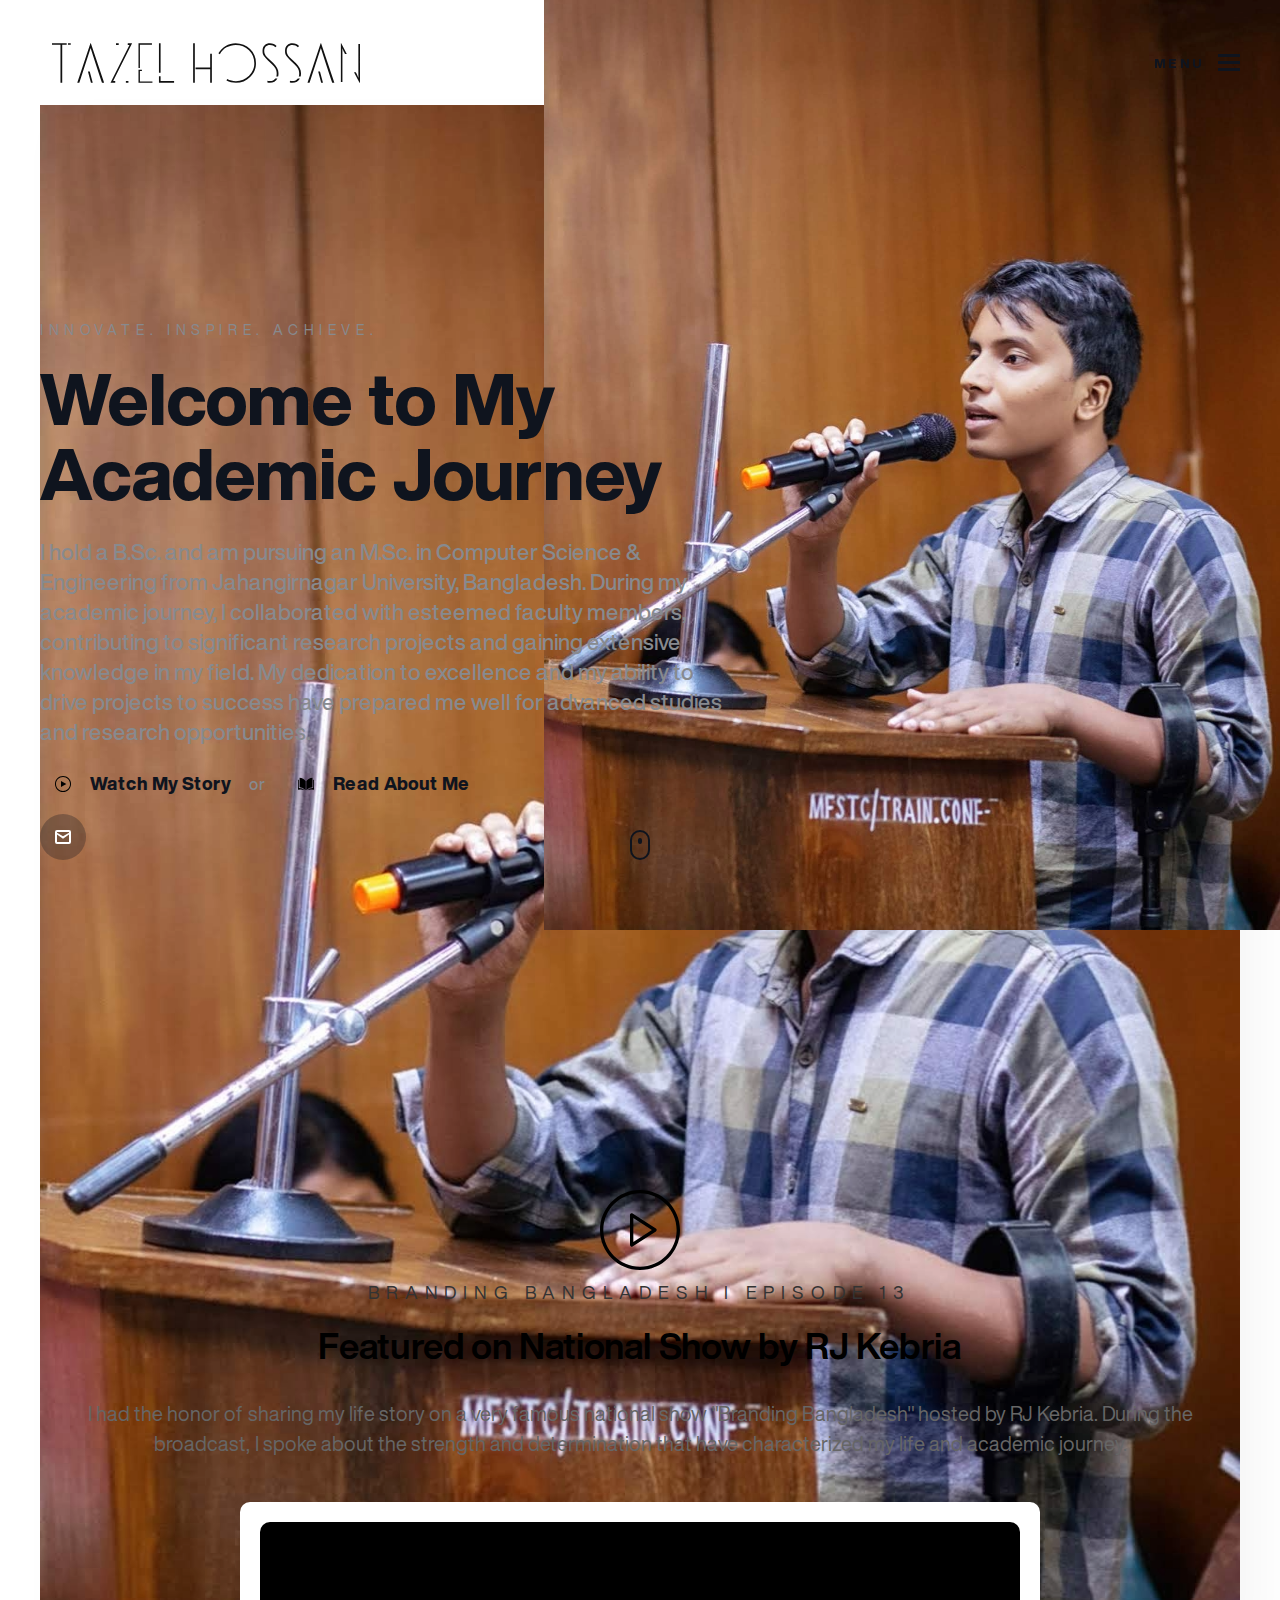
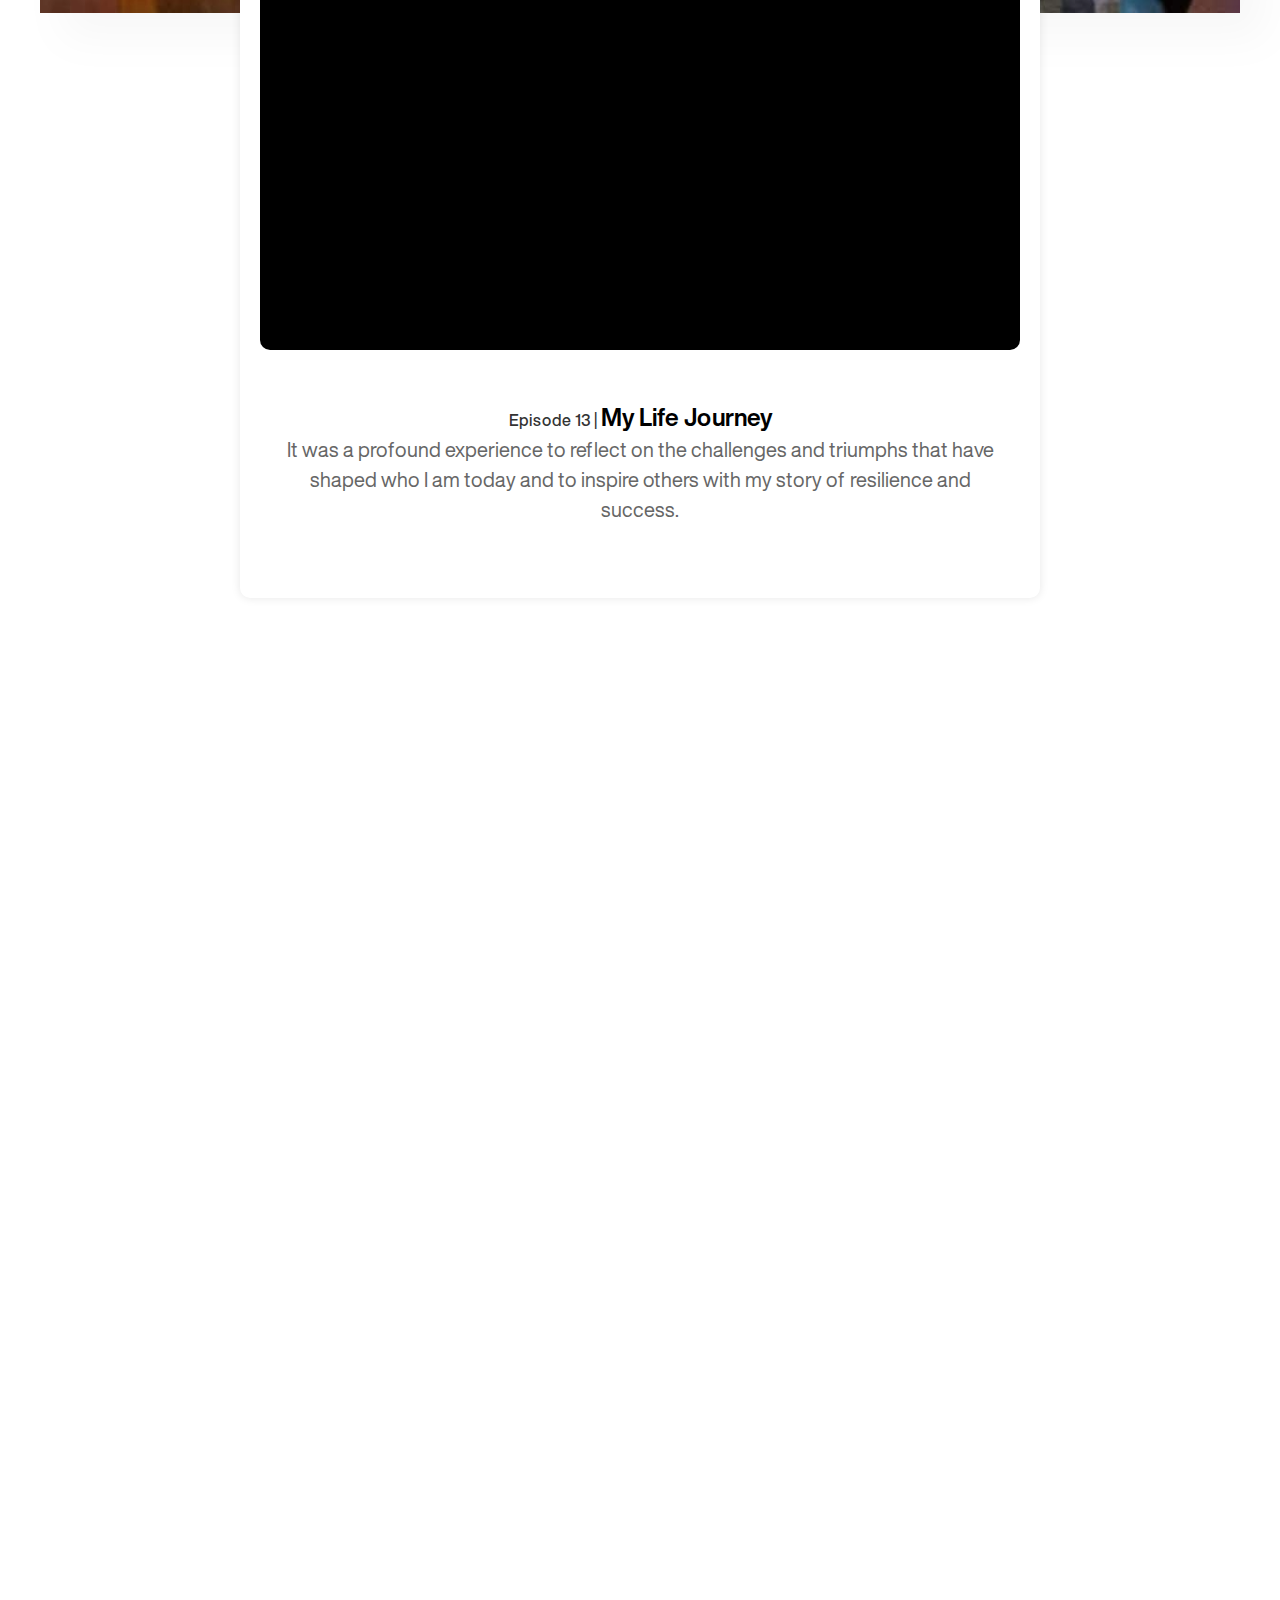
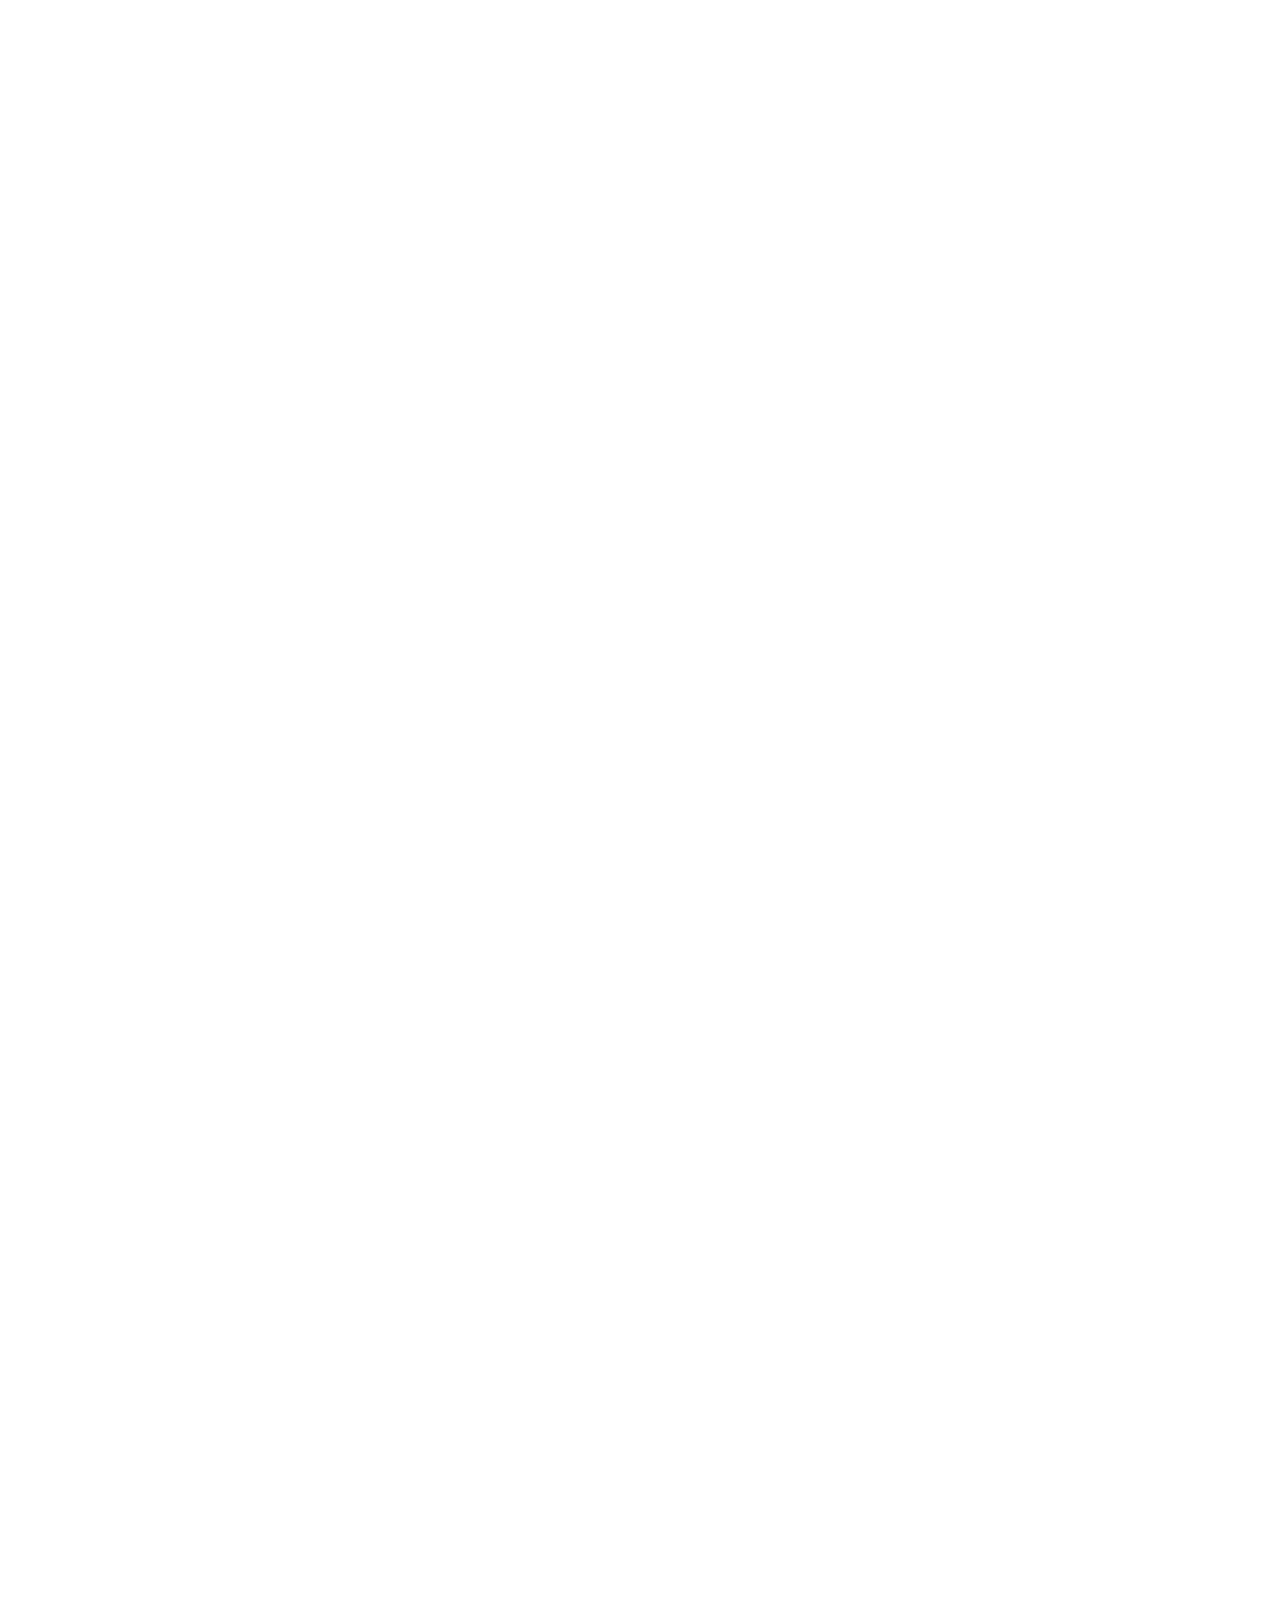
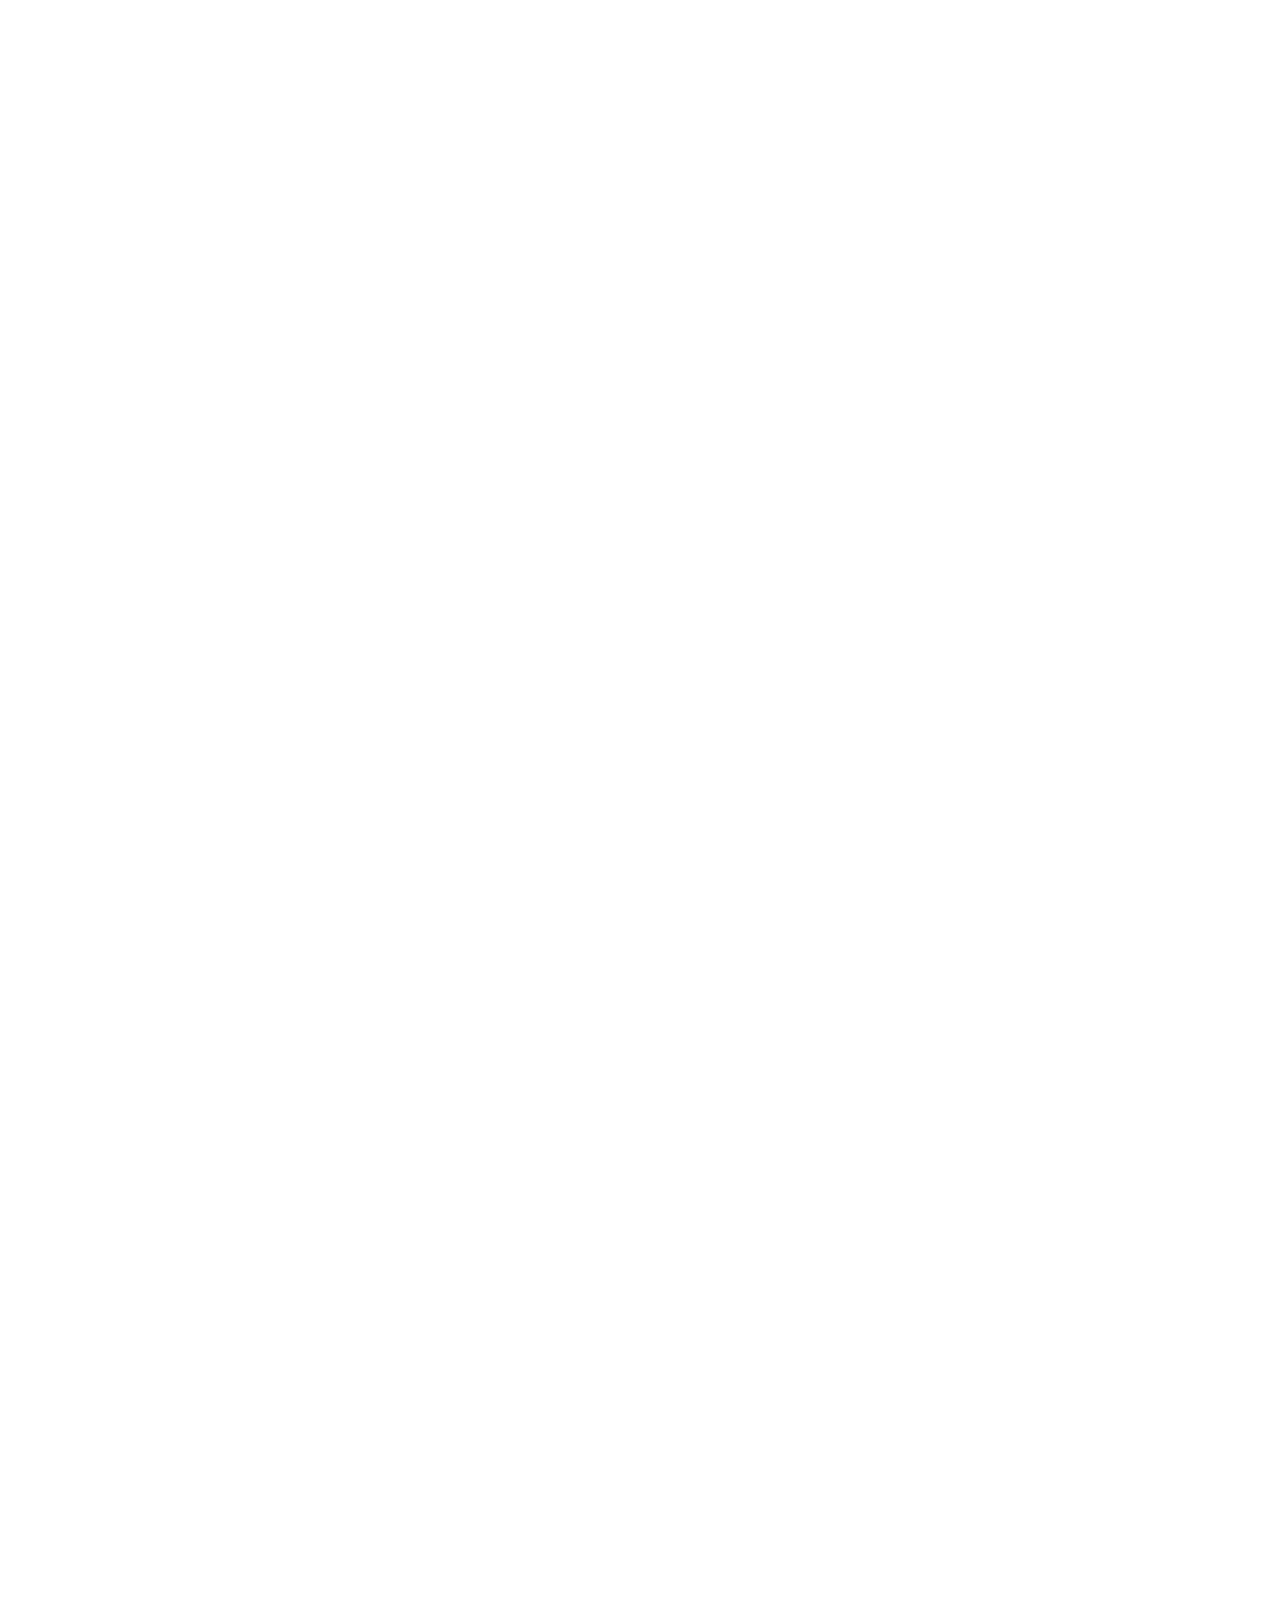
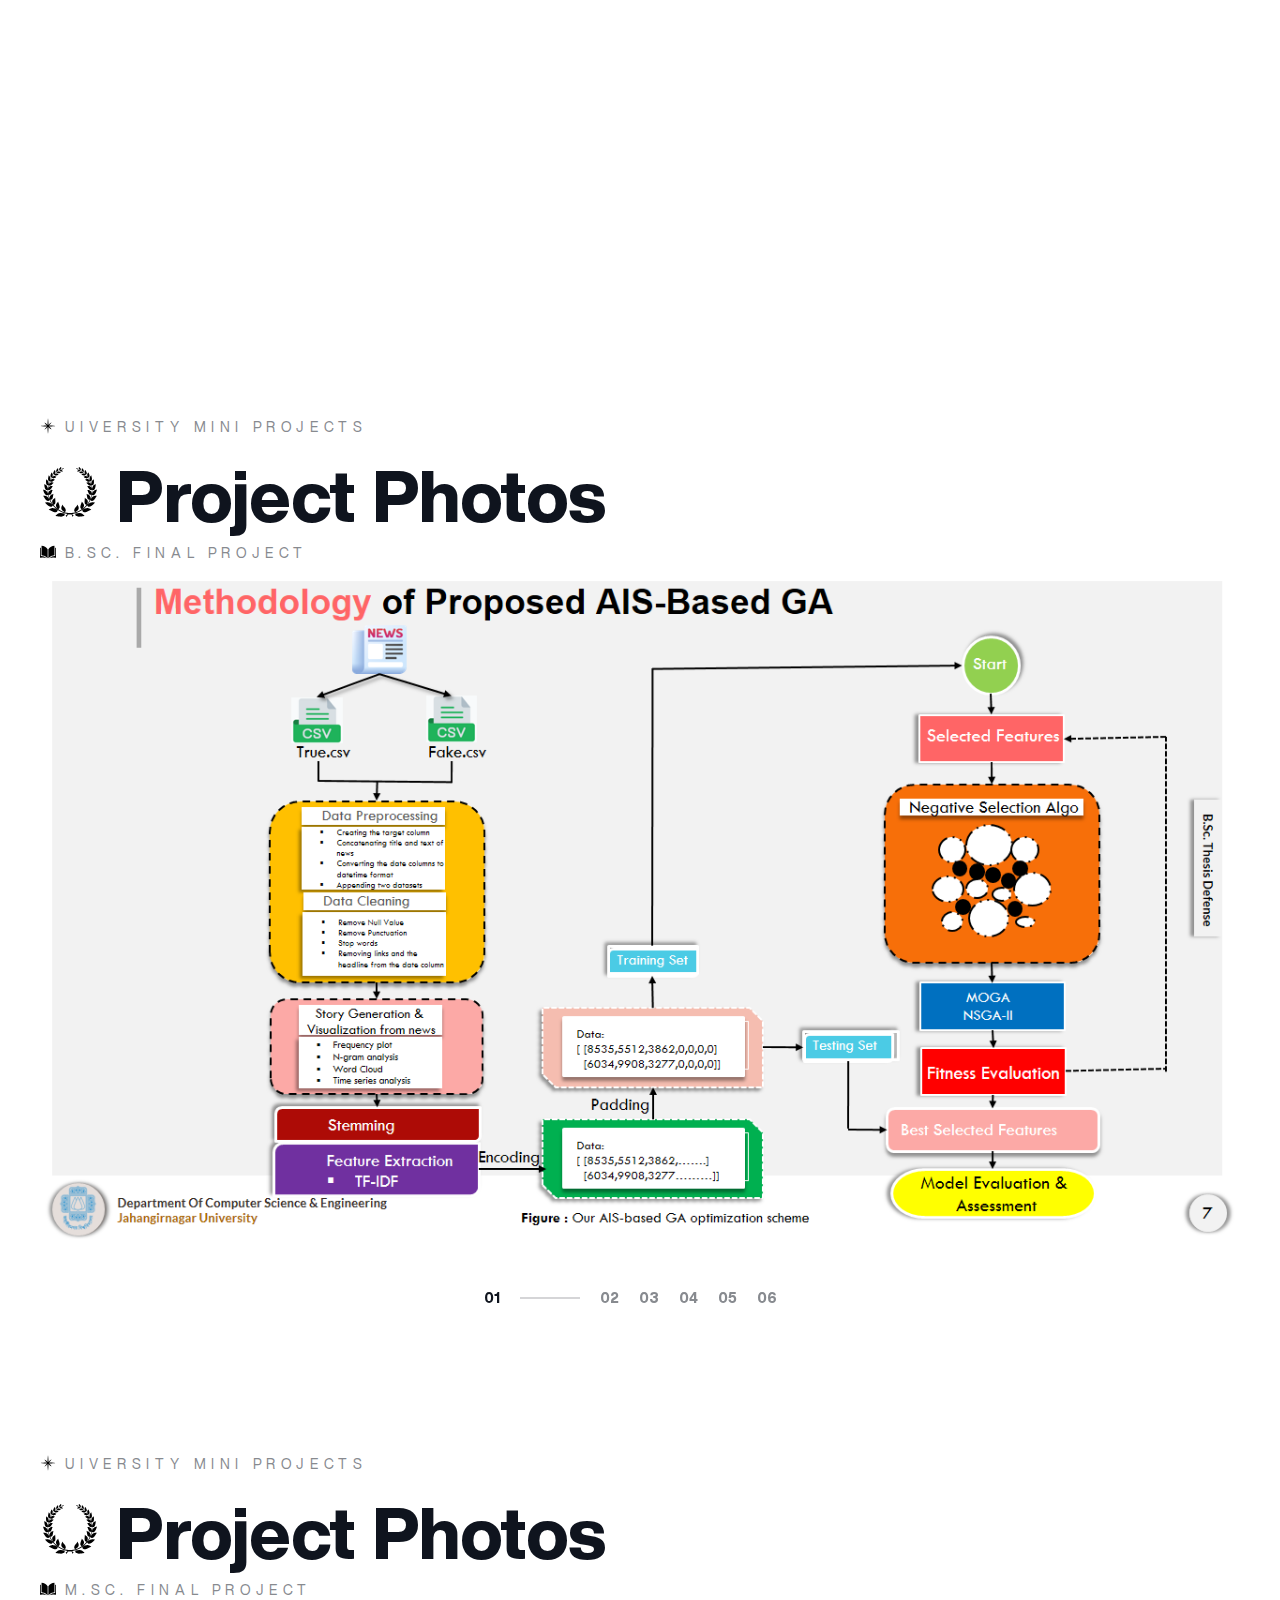
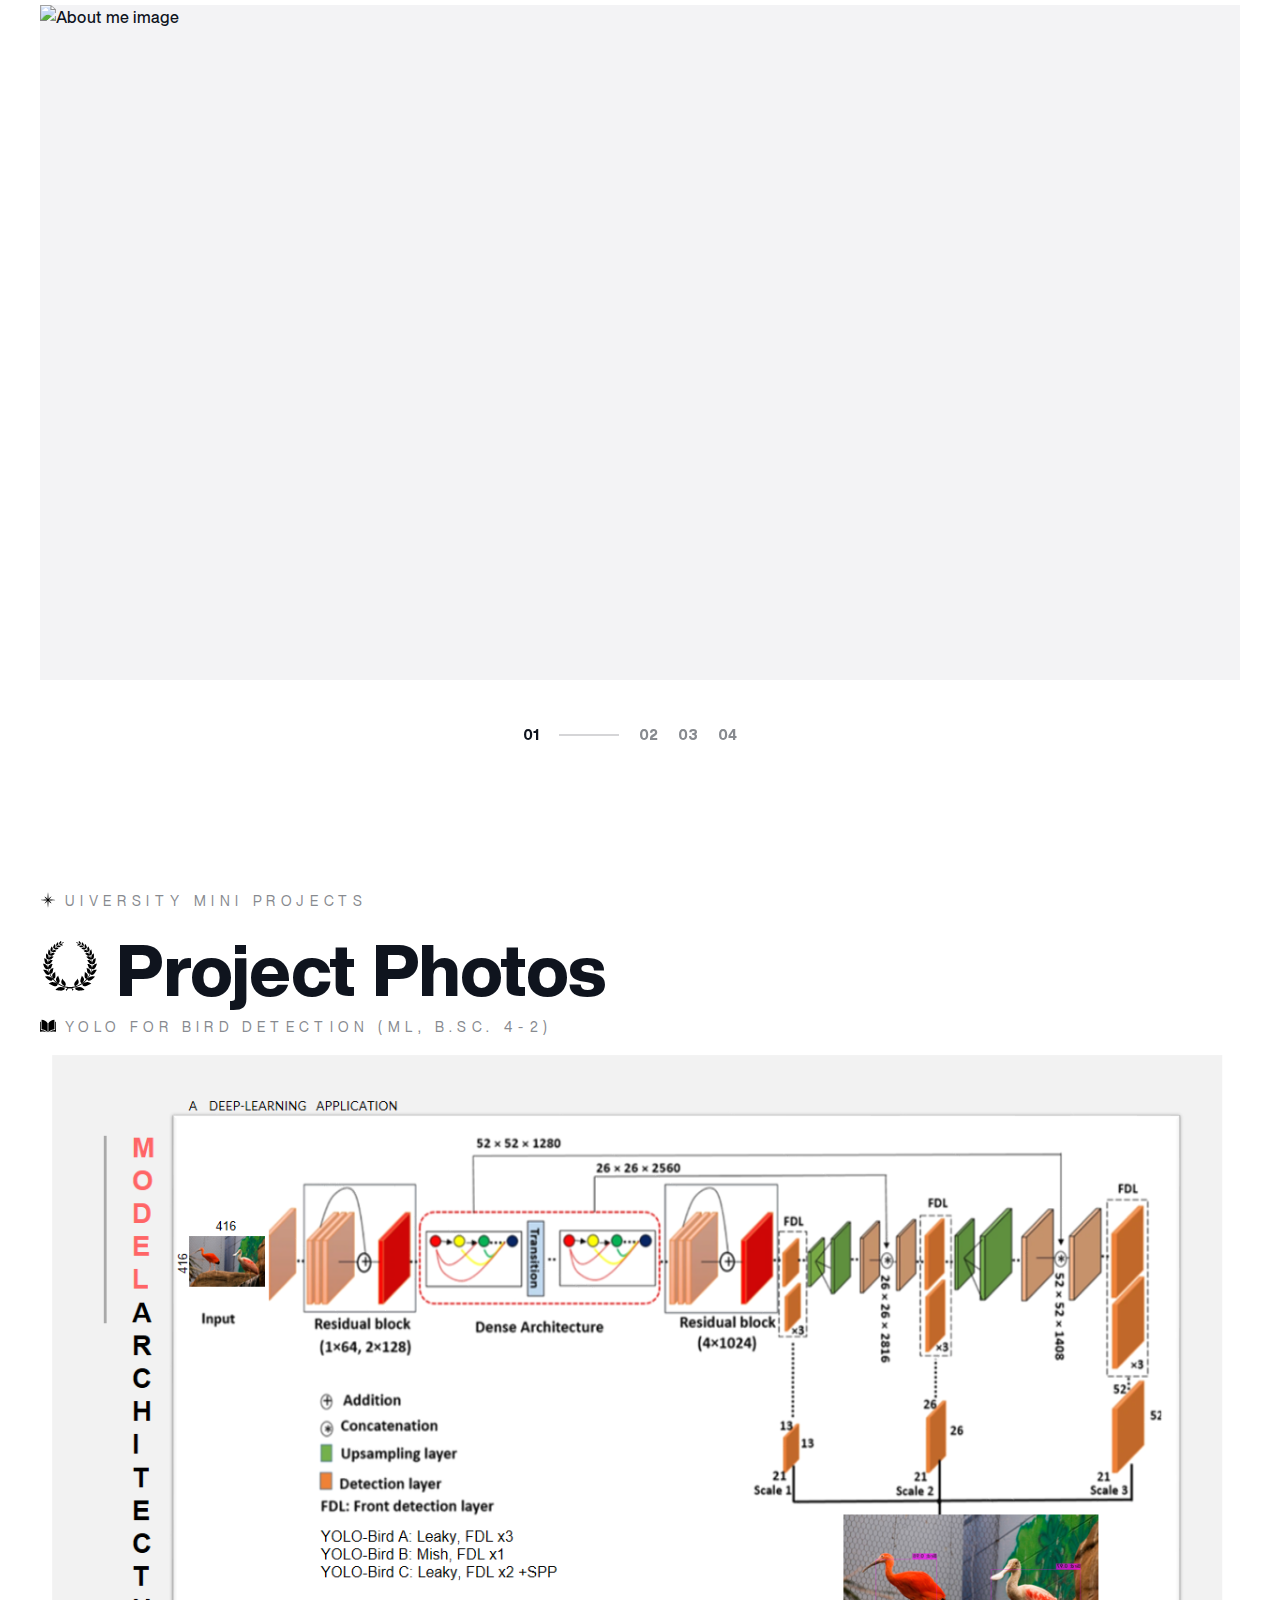
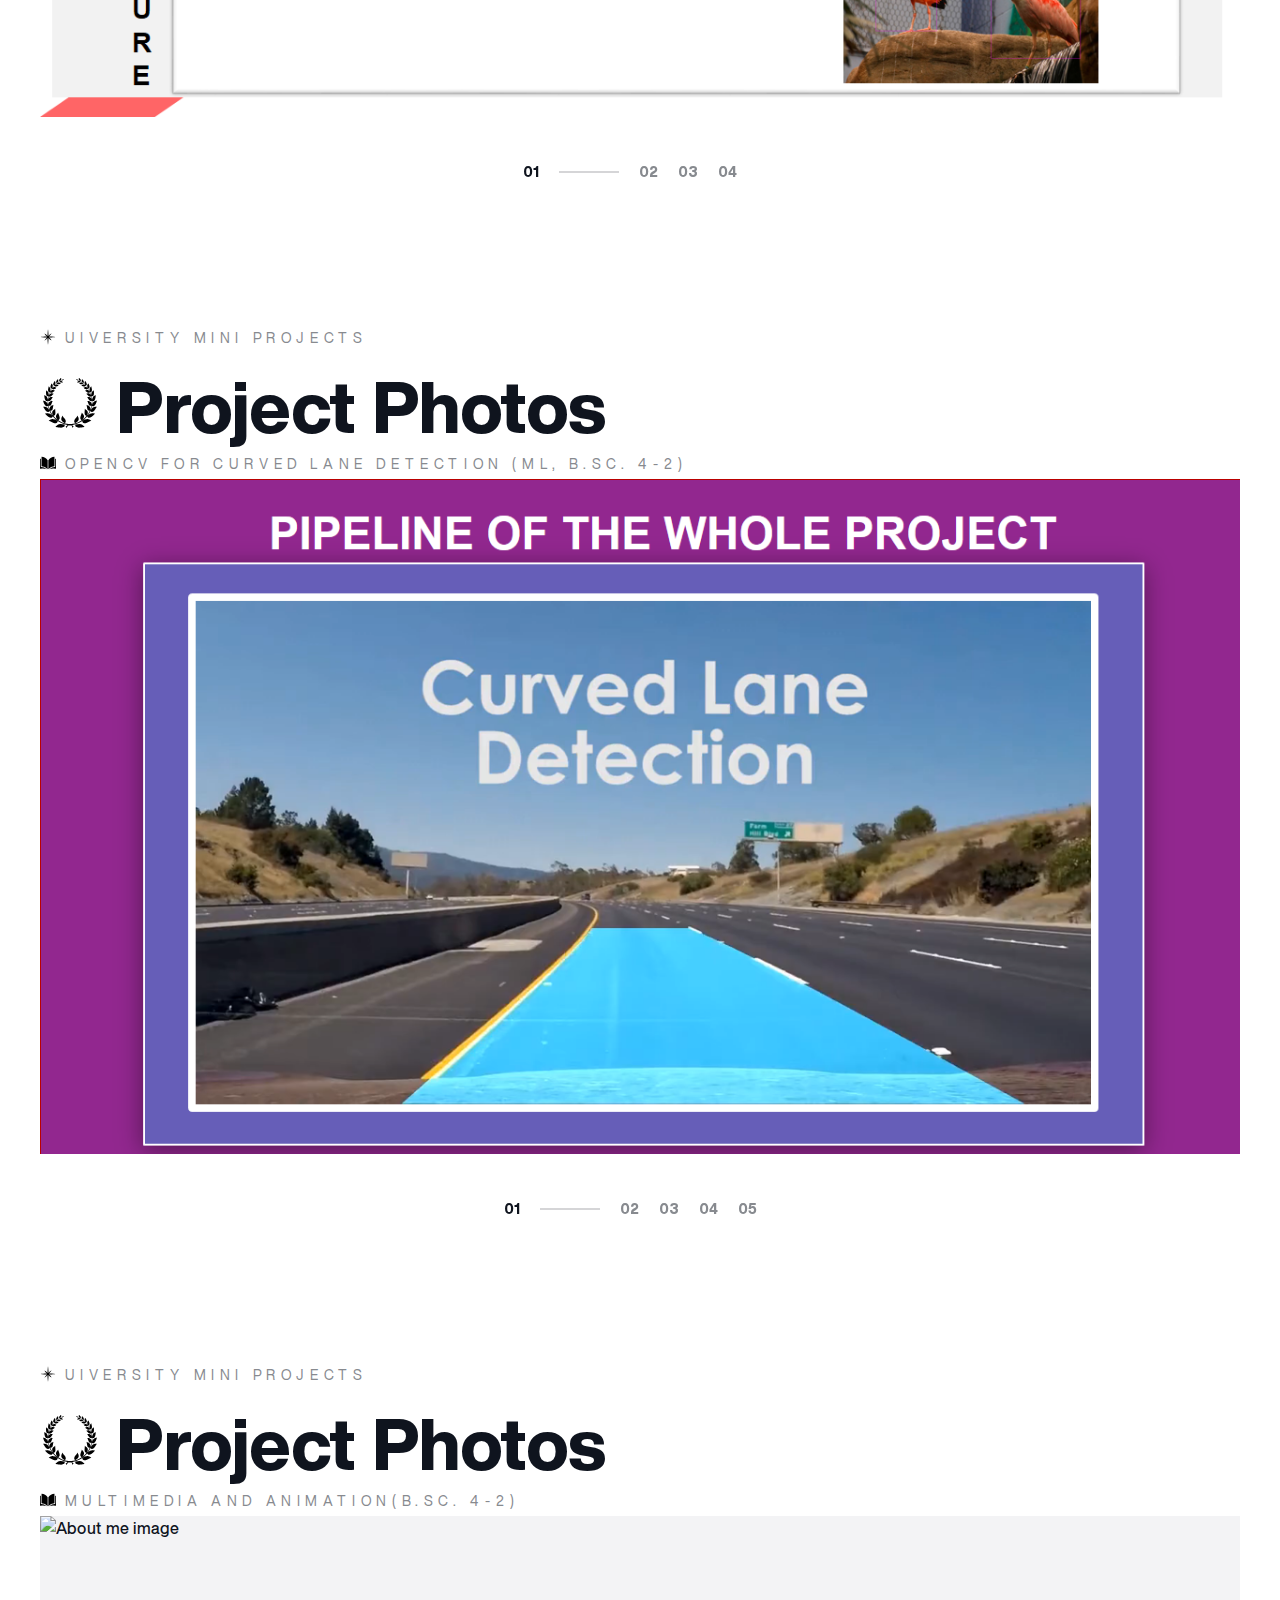
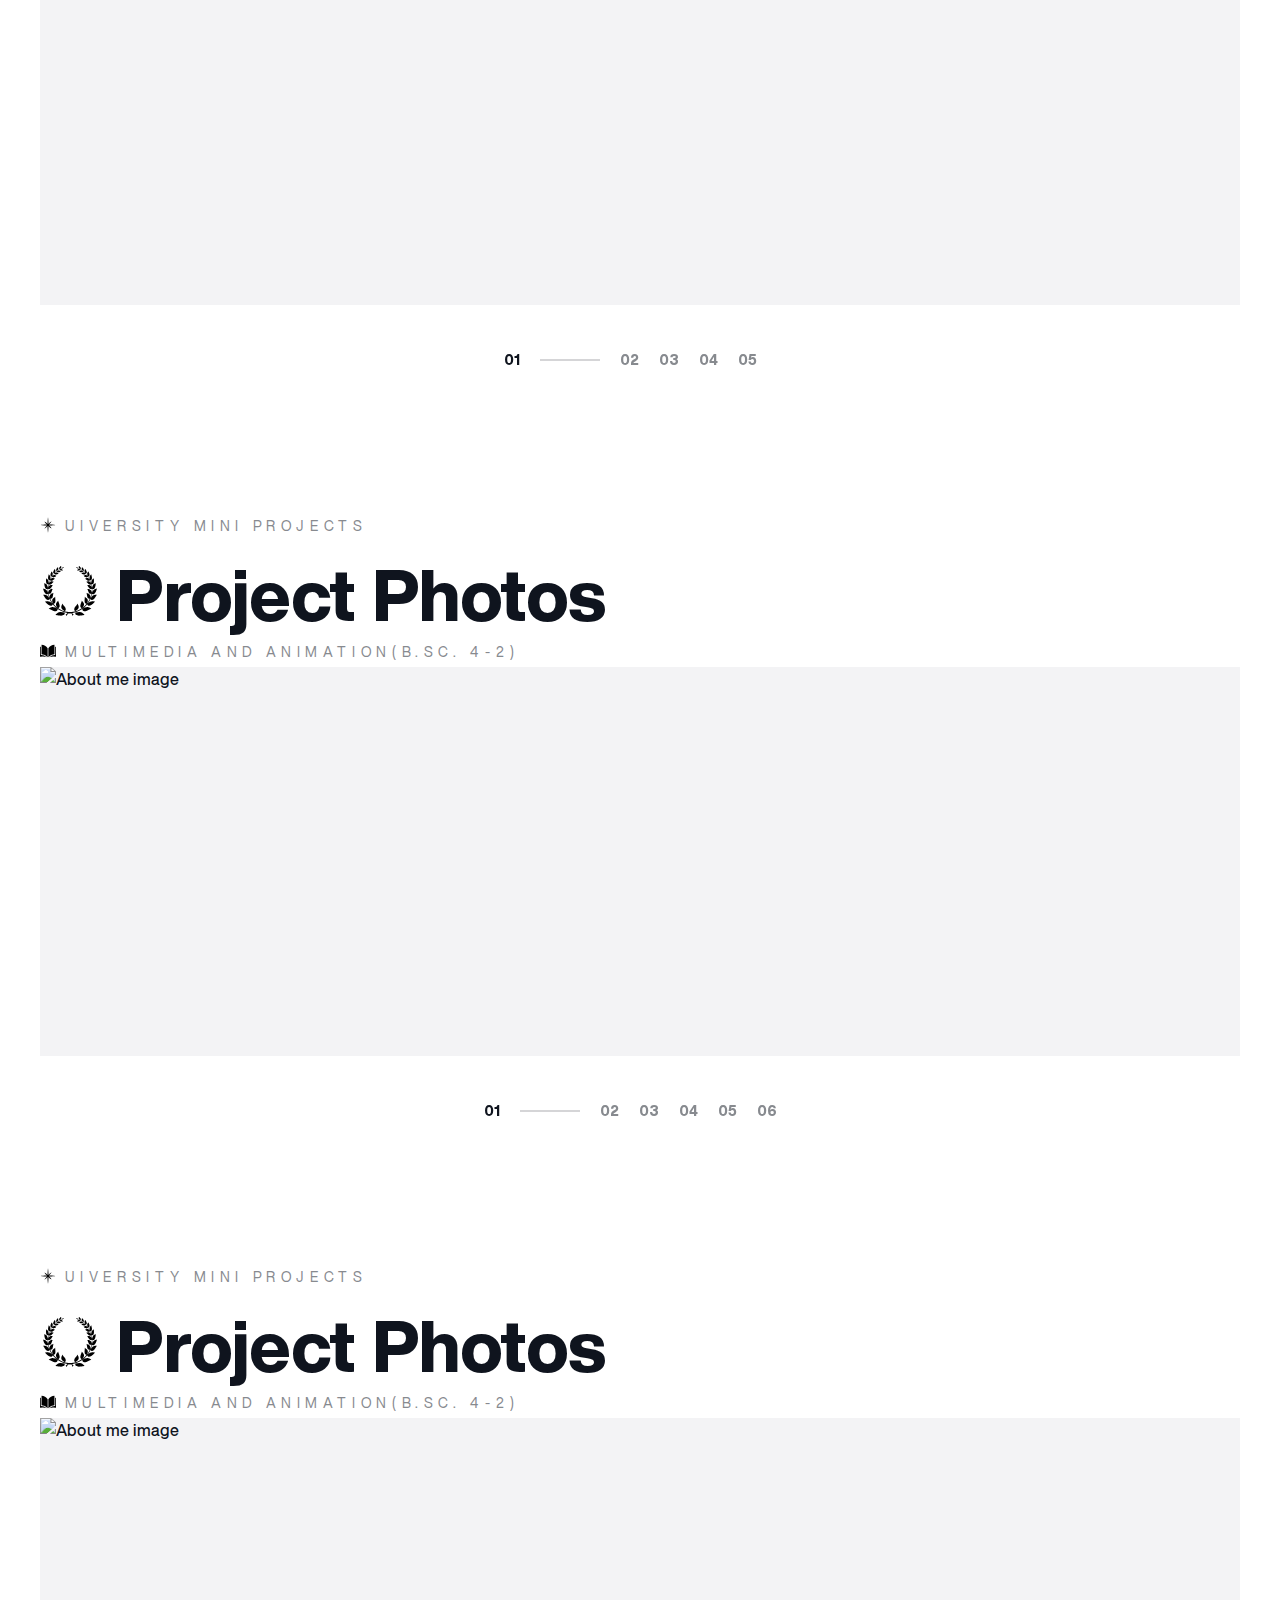
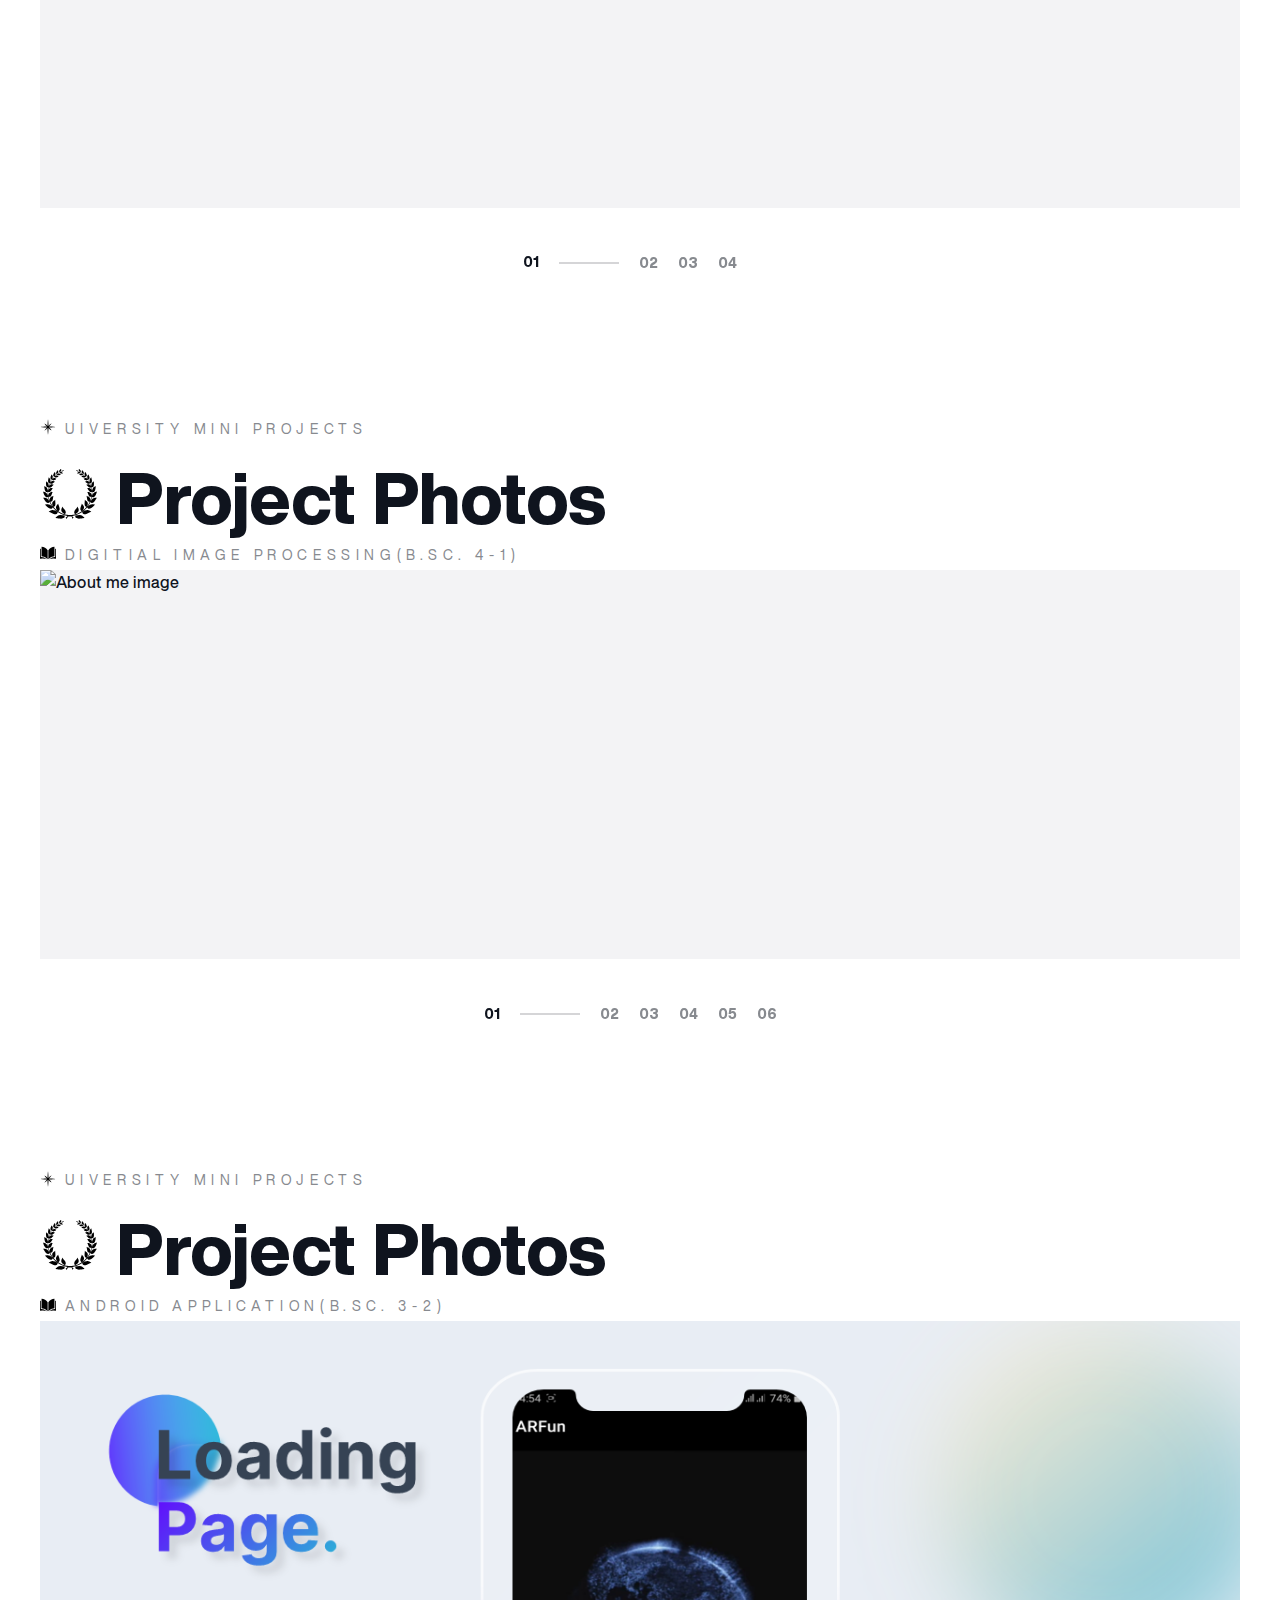
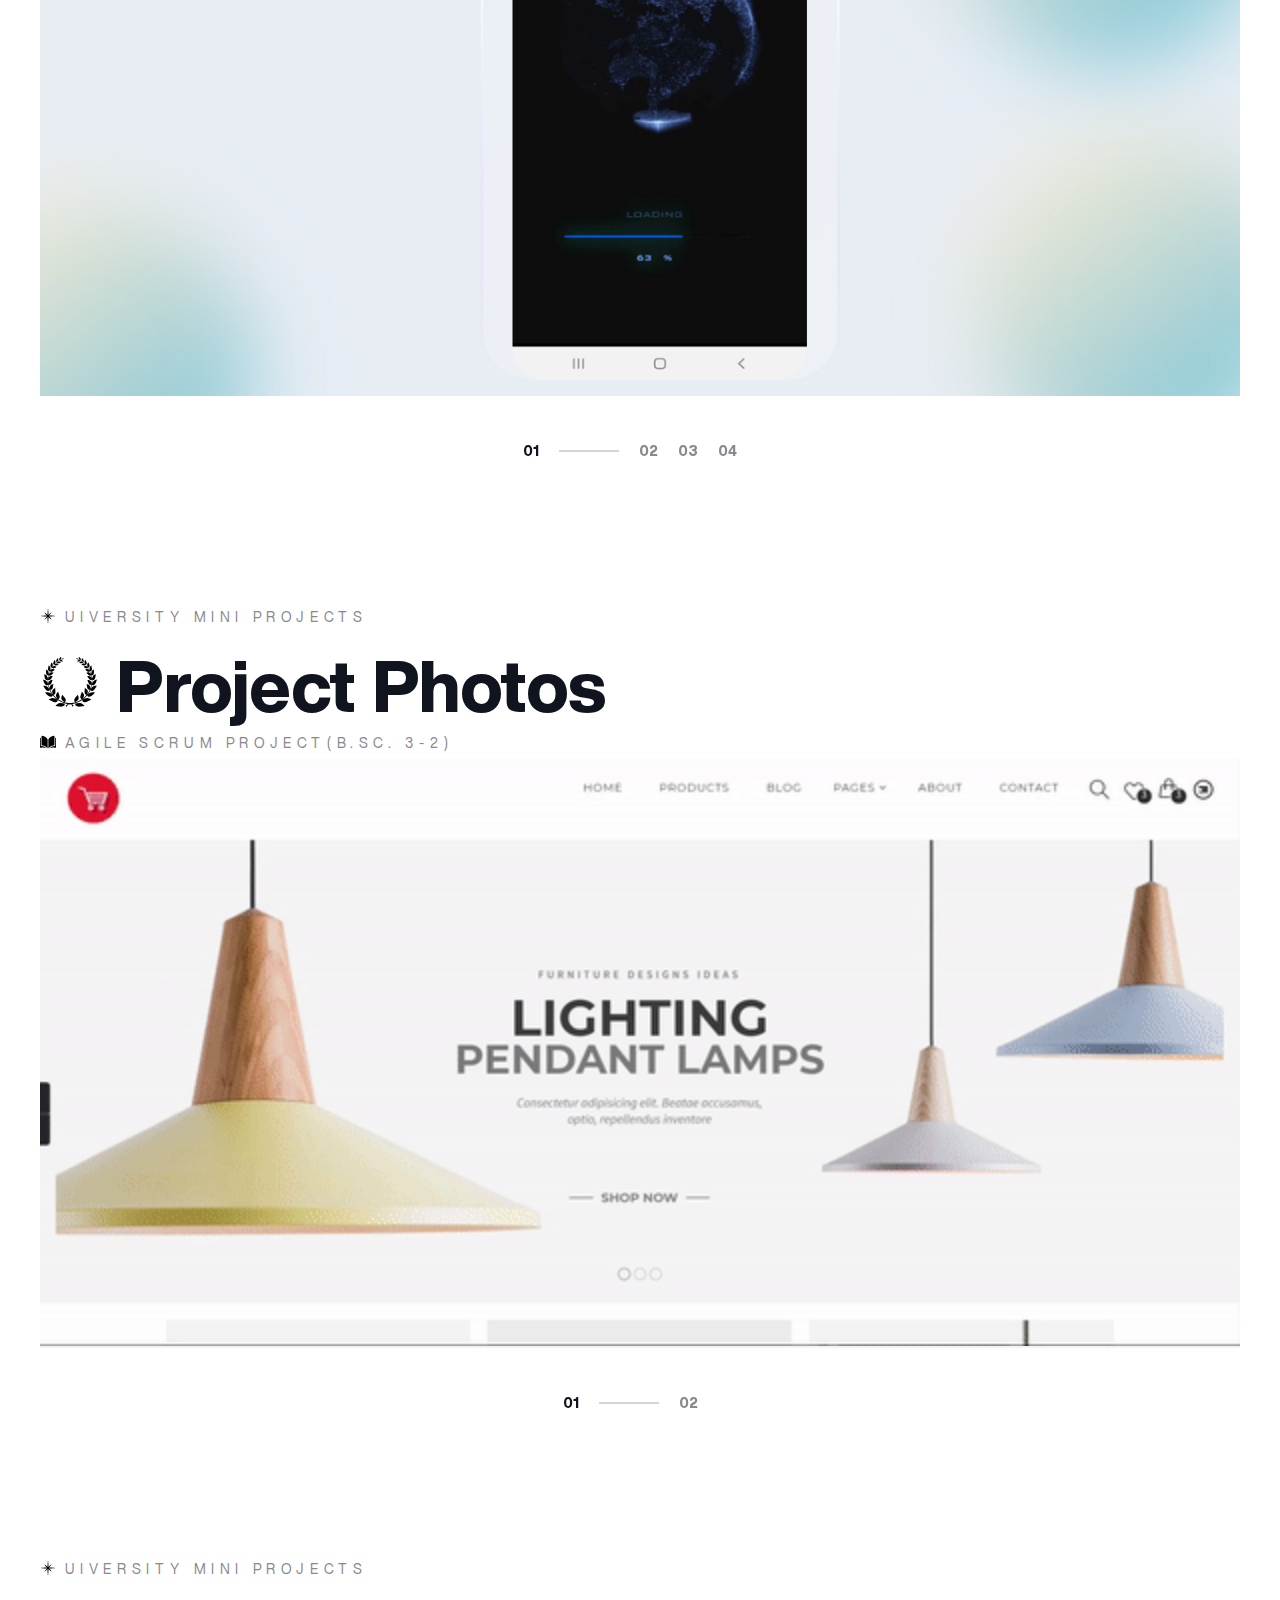
==== commit 84fc8978: "Update index.html" ====
--- a/index.html
+++ b/index.html
@@ -1,7 +1,7 @@
 <!DOCTYPE html>
 <html class="home">
    <head>
-      <title>Portfolio | Md. Tazel Hossan - Student Of Computer Science & Engineering</title>
+      <title>Portfolio | Md. Tazel Hossan - M.Sc. & B.Sc in Computer Science & Engineering</title>
       
          <meta charset="UTF-8">
          <meta name="viewport" content="width=device-width, initial-scale=1, minimum-scale=1, maximum-scale=1, viewport-fit=cover">
@@ -15,8 +15,8 @@
          <meta property="og:image" content="assets/images/home.jpg">
          <meta property="og:image:width" content="1200">
          <meta property="og:image:height" content="630">
-         <meta property="og:title" content="Portfolio | Md. Tazel Hossan - Student Of Computer Science & Engineering">
-         <meta property="og:description" content= "I’m a third year student of computer science & engineering department at Jhangirnagar University in Bangladesh.I’ve worked with my reputed teachers along three years and got muce more khowledges and successfully help them reach their full potential." />
+         <meta property="og:title" content="Portfolio | Md. Tazel Hossan - M.Sc. & B.Sc. in Computer Science & Engineering">
+         <meta property="og:description" content= "Highly motivated and skilled computer science engineer seeking challenging opportunities to leverage technical expertise in developing novel software solutions." />
 		<meta name="msapplication-TileColor" content="#b01e82">
 		<meta name="theme-color" content="#b01e82">
 		<link rel="icon" type="image/png" sizes="16x16" href="assets/images/tab_icon.24x24.svg">
@@ -2335,7 +2335,7 @@
 				                        
 										<li>
 						<svg xmlns="http://www.w3.org/2000/svg" version="1.1" xmlns:xlink="http://www.w3.org/1999/xlink" width="20" height="20" x="0" y="0" viewBox="0 0 512 512" style="enable-background:new 0 0 512 512" xml:space="preserve" class=""><g><path d="M301 463.5c-15.854 0-31.346-4.129-45-11.965-13.654 7.836-29.146 11.965-45 11.965a90.449 90.449 0 0 1-59.396-22.218c-15.369-13.38-25.761-31.505-29.523-51.362-19.858-3.763-37.983-14.155-51.363-29.523A90.453 90.453 0 0 1 48.5 301c0-15.854 4.128-31.346 11.965-45-7.836-13.654-11.965-29.146-11.965-45a90.449 90.449 0 0 1 22.218-59.396c13.379-15.369 31.505-25.761 51.363-29.523 3.763-19.858 14.155-37.983 29.523-51.363A90.45 90.45 0 0 1 211 48.5c15.854 0 31.346 4.128 45 11.965 13.654-7.837 29.146-11.965 45-11.965a90.449 90.449 0 0 1 59.396 22.218c15.368 13.379 25.761 31.505 29.523 51.363 19.857 3.763 37.982 14.155 51.362 29.523A90.44 90.44 0 0 1 463.5 211c0 15.854-4.129 31.346-11.965 45 7.836 13.654 11.965 29.146 11.965 45a90.449 90.449 0 0 1-22.218 59.396c-13.38 15.368-31.505 25.761-51.362 29.523-3.763 19.857-14.155 37.982-29.523 51.362A90.447 90.447 0 0 1 301 463.5zm-35.501-18.232A80.406 80.406 0 0 0 301 453.5c37.429 0 70.047-26.326 78.414-62.225a92.146 92.146 0 0 1-6.414.225c-23.652 0-51.746-19.031-76.37-41.102 3.24 8.183 4.87 15.732 4.87 22.602 0 28.755-13.315 55.205-36.001 72.268zm-132.913-53.993C140.953 427.174 173.572 453.5 211 453.5a80.406 80.406 0 0 0 35.501-8.232C223.816 428.205 210.5 401.755 210.5 373c0-6.869 1.63-14.419 4.87-22.602C190.746 372.469 162.653 391.5 139 391.5c-2.137 0-4.28-.075-6.414-.225zm109.258-66.835C227.68 343.776 220.5 360.112 220.5 373c0 27.012 13.211 51.738 35.5 66.76 22.289-15.021 35.5-39.748 35.5-66.76 0-12.888-7.181-29.224-21.343-48.56A470.69 470.69 0 0 1 256 308.752a471.687 471.687 0 0 1-14.156 15.688zm36.008-6.416C300.358 341.839 342.436 381.5 373 381.5c2.702 0 5.413-.135 8.098-.402A81.66 81.66 0 0 0 381.5 373c0-30.564-39.661-72.643-63.476-95.148-5.785-4.261-11.819-9.125-17.987-14.498a471.114 471.114 0 0 0-19.196 17.487 471.795 471.795 0 0 0-17.487 19.196c5.373 6.168 10.237 12.202 14.498 17.987zm-146.949 63.074a81.66 81.66 0 0 0 8.098.402c30.565 0 72.643-39.661 95.148-63.476 4.261-5.785 9.126-11.819 14.499-17.987a470.553 470.553 0 0 0-17.488-19.196 471.114 471.114 0 0 0-19.196-17.487c-6.167 5.373-12.203 10.237-17.987 14.498C170.161 300.357 130.5 342.436 130.5 373c0 2.702.135 5.413.403 8.098zm219.496-84.468c22.07 24.624 41.102 52.718 41.102 76.37 0 2.138-.075 4.28-.225 6.414C427.174 371.047 453.5 338.429 453.5 301a80.406 80.406 0 0 0-8.232-35.501C428.205 288.185 401.755 301.5 373 301.5c-6.869 0-14.419-1.63-22.601-4.87zM66.733 265.499A80.393 80.393 0 0 0 58.5 301c0 37.429 26.327 70.047 62.225 78.414A91.532 91.532 0 0 1 120.5 373c0-23.652 19.031-51.746 41.102-76.37-8.183 3.24-15.732 4.87-22.602 4.87-28.754 0-55.204-13.315-72.267-36.001zm171.498 8.27c6.294 6.062 12.252 12.126 17.769 18.086 5.517-5.96 11.476-12.024 17.769-18.086 6.062-6.293 12.126-12.252 18.086-17.769-5.96-5.517-12.024-11.475-18.086-17.769-6.293-6.061-12.252-12.126-17.769-18.086a443.153 443.153 0 0 1-17.769 18.086A443.153 443.153 0 0 1 220.145 256c5.96 5.517 12.025 11.476 18.086 17.769zm86.21-3.612C343.777 284.319 360.113 291.5 373 291.5c27.012 0 51.738-13.211 66.76-35.5-15.021-22.289-39.748-35.5-66.76-35.5-12.888 0-29.224 7.18-48.56 21.343A471.826 471.826 0 0 1 308.752 256a470.52 470.52 0 0 1 15.689 14.157zM72.241 256c15.021 22.289 39.748 35.5 66.759 35.5 12.887 0 29.224-7.181 48.56-21.343A470.86 470.86 0 0 1 203.247 256a471.997 471.997 0 0 1-15.687-14.157C168.224 227.68 151.887 220.5 139 220.5c-27.011 0-51.738 13.211-66.759 35.5zm208.6-24.841a471.989 471.989 0 0 0 19.196 17.488c6.168-5.373 12.202-10.237 17.987-14.499C341.839 211.643 381.5 169.565 381.5 139c0-2.702-.135-5.413-.402-8.098A81.964 81.964 0 0 0 373 130.5c-30.564 0-72.643 39.661-95.148 63.476-4.261 5.784-9.125 11.819-14.498 17.987a471.114 471.114 0 0 0 17.487 19.196zm-86.865 2.989c5.784 4.261 11.819 9.126 17.987 14.499a470.553 470.553 0 0 0 19.196-17.488 471.307 471.307 0 0 0 17.488-19.196c-5.373-6.167-10.237-12.203-14.499-17.987C211.643 170.161 169.565 130.5 139 130.5c-2.702 0-5.413.135-8.098.402A81.964 81.964 0 0 0 130.5 139c0 30.565 39.661 72.643 63.476 95.148zM373 210.5c28.755 0 55.205 13.315 72.268 36.001A80.406 80.406 0 0 0 453.5 211c0-37.429-26.326-70.047-62.225-78.414.149 2.134.225 4.276.225 6.414 0 23.653-19.031 51.746-41.102 76.37 8.183-3.24 15.733-4.87 22.602-4.87zm-252.275-77.914C84.827 140.953 58.5 173.571 58.5 211a80.406 80.406 0 0 0 8.232 35.501C83.796 223.815 110.246 210.5 139 210.5c6.869 0 14.419 1.63 22.602 4.87C139.531 190.746 120.5 162.653 120.5 139c0-2.138.075-4.28.225-6.414zm121.119 54.974a471.997 471.997 0 0 1 14.157 15.687 470.86 470.86 0 0 1 14.157-15.687C284.32 168.224 291.5 151.887 291.5 139c0-27.012-13.211-51.738-35.5-66.759-22.289 15.021-35.5 39.748-35.5 66.759 0 12.887 7.18 29.224 21.344 48.56zm23.655-120.828C288.185 83.795 301.5 110.246 301.5 139c0 6.869-1.63 14.419-4.87 22.602C321.254 139.531 349.348 120.5 373 120.5c2.138 0 4.28.075 6.414.225C371.047 84.827 338.429 58.5 301 58.5a80.406 80.406 0 0 0-35.501 8.232zM139 120.5c23.653 0 51.746 19.031 76.37 41.102-3.239-8.183-4.87-15.732-4.87-22.602 0-28.754 13.315-55.205 36.001-72.268A80.406 80.406 0 0 0 211 58.5c-37.429 0-70.047 26.327-78.414 62.225A91.554 91.554 0 0 1 139 120.5z" fill="#000000" opacity="1" data-original="#000000" class=""></path></g></svg>
-						<a href="project1.html" class="special internal">Project (B.Sc.)</a>
+						<a href="https://science-blog-for-all.netlify.app/undergradproject1" class="special internal">Project (B.Sc.)</a>
 					</li>
 										<li>
 						<svg xmlns="http://www.w3.org/2000/svg" version="1.1" xmlns:xlink="http://www.w3.org/1999/xlink" width="20" height="20" x="0" y="0" viewBox="0 0 512 512" style="enable-background:new 0 0 512 512" xml:space="preserve" class=""><g><path d="M301 463.5c-15.854 0-31.346-4.129-45-11.965-13.654 7.836-29.146 11.965-45 11.965a90.449 90.449 0 0 1-59.396-22.218c-15.369-13.38-25.761-31.505-29.523-51.362-19.858-3.763-37.983-14.155-51.363-29.523A90.453 90.453 0 0 1 48.5 301c0-15.854 4.128-31.346 11.965-45-7.836-13.654-11.965-29.146-11.965-45a90.449 90.449 0 0 1 22.218-59.396c13.379-15.369 31.505-25.761 51.363-29.523 3.763-19.858 14.155-37.983 29.523-51.363A90.45 90.45 0 0 1 211 48.5c15.854 0 31.346 4.128 45 11.965 13.654-7.837 29.146-11.965 45-11.965a90.449 90.449 0 0 1 59.396 22.218c15.368 13.379 25.761 31.505 29.523 51.363 19.857 3.763 37.982 14.155 51.362 29.523A90.44 90.44 0 0 1 463.5 211c0 15.854-4.129 31.346-11.965 45 7.836 13.654 11.965 29.146 11.965 45a90.449 90.449 0 0 1-22.218 59.396c-13.38 15.368-31.505 25.761-51.362 29.523-3.763 19.857-14.155 37.982-29.523 51.362A90.447 90.447 0 0 1 301 463.5zm-35.501-18.232A80.406 80.406 0 0 0 301 453.5c37.429 0 70.047-26.326 78.414-62.225a92.146 92.146 0 0 1-6.414.225c-23.652 0-51.746-19.031-76.37-41.102 3.24 8.183 4.87 15.732 4.87 22.602 0 28.755-13.315 55.205-36.001 72.268zm-132.913-53.993C140.953 427.174 173.572 453.5 211 453.5a80.406 80.406 0 0 0 35.501-8.232C223.816 428.205 210.5 401.755 210.5 373c0-6.869 1.63-14.419 4.87-22.602C190.746 372.469 162.653 391.5 139 391.5c-2.137 0-4.28-.075-6.414-.225zm109.258-66.835C227.68 343.776 220.5 360.112 220.5 373c0 27.012 13.211 51.738 35.5 66.76 22.289-15.021 35.5-39.748 35.5-66.76 0-12.888-7.181-29.224-21.343-48.56A470.69 470.69 0 0 1 256 308.752a471.687 471.687 0 0 1-14.156 15.688zm36.008-6.416C300.358 341.839 342.436 381.5 373 381.5c2.702 0 5.413-.135 8.098-.402A81.66 81.66 0 0 0 381.5 373c0-30.564-39.661-72.643-63.476-95.148-5.785-4.261-11.819-9.125-17.987-14.498a471.114 471.114 0 0 0-19.196 17.487 471.795 471.795 0 0 0-17.487 19.196c5.373 6.168 10.237 12.202 14.498 17.987zm-146.949 63.074a81.66 81.66 0 0 0 8.098.402c30.565 0 72.643-39.661 95.148-63.476 4.261-5.785 9.126-11.819 14.499-17.987a470.553 470.553 0 0 0-17.488-19.196 471.114 471.114 0 0 0-19.196-17.487c-6.167 5.373-12.203 10.237-17.987 14.498C170.161 300.357 130.5 342.436 130.5 373c0 2.702.135 5.413.403 8.098zm219.496-84.468c22.07 24.624 41.102 52.718 41.102 76.37 0 2.138-.075 4.28-.225 6.414C427.174 371.047 453.5 338.429 453.5 301a80.406 80.406 0 0 0-8.232-35.501C428.205 288.185 401.755 301.5 373 301.5c-6.869 0-14.419-1.63-22.601-4.87zM66.733 265.499A80.393 80.393 0 0 0 58.5 301c0 37.429 26.327 70.047 62.225 78.414A91.532 91.532 0 0 1 120.5 373c0-23.652 19.031-51.746 41.102-76.37-8.183 3.24-15.732 4.87-22.602 4.87-28.754 0-55.204-13.315-72.267-36.001zm171.498 8.27c6.294 6.062 12.252 12.126 17.769 18.086 5.517-5.96 11.476-12.024 17.769-18.086 6.062-6.293 12.126-12.252 18.086-17.769-5.96-5.517-12.024-11.475-18.086-17.769-6.293-6.061-12.252-12.126-17.769-18.086a443.153 443.153 0 0 1-17.769 18.086A443.153 443.153 0 0 1 220.145 256c5.96 5.517 12.025 11.476 18.086 17.769zm86.21-3.612C343.777 284.319 360.113 291.5 373 291.5c27.012 0 51.738-13.211 66.76-35.5-15.021-22.289-39.748-35.5-66.76-35.5-12.888 0-29.224 7.18-48.56 21.343A471.826 471.826 0 0 1 308.752 256a470.52 470.52 0 0 1 15.689 14.157zM72.241 256c15.021 22.289 39.748 35.5 66.759 35.5 12.887 0 29.224-7.181 48.56-21.343A470.86 470.86 0 0 1 203.247 256a471.997 471.997 0 0 1-15.687-14.157C168.224 227.68 151.887 220.5 139 220.5c-27.011 0-51.738 13.211-66.759 35.5zm208.6-24.841a471.989 471.989 0 0 0 19.196 17.488c6.168-5.373 12.202-10.237 17.987-14.499C341.839 211.643 381.5 169.565 381.5 139c0-2.702-.135-5.413-.402-8.098A81.964 81.964 0 0 0 373 130.5c-30.564 0-72.643 39.661-95.148 63.476-4.261 5.784-9.125 11.819-14.498 17.987a471.114 471.114 0 0 0 17.487 19.196zm-86.865 2.989c5.784 4.261 11.819 9.126 17.987 14.499a470.553 470.553 0 0 0 19.196-17.488 471.307 471.307 0 0 0 17.488-19.196c-5.373-6.167-10.237-12.203-14.499-17.987C211.643 170.161 169.565 130.5 139 130.5c-2.702 0-5.413.135-8.098.402A81.964 81.964 0 0 0 130.5 139c0 30.565 39.661 72.643 63.476 95.148zM373 210.5c28.755 0 55.205 13.315 72.268 36.001A80.406 80.406 0 0 0 453.5 211c0-37.429-26.326-70.047-62.225-78.414.149 2.134.225 4.276.225 6.414 0 23.653-19.031 51.746-41.102 76.37 8.183-3.24 15.733-4.87 22.602-4.87zm-252.275-77.914C84.827 140.953 58.5 173.571 58.5 211a80.406 80.406 0 0 0 8.232 35.501C83.796 223.815 110.246 210.5 139 210.5c6.869 0 14.419 1.63 22.602 4.87C139.531 190.746 120.5 162.653 120.5 139c0-2.138.075-4.28.225-6.414zm121.119 54.974a471.997 471.997 0 0 1 14.157 15.687 470.86 470.86 0 0 1 14.157-15.687C284.32 168.224 291.5 151.887 291.5 139c0-27.012-13.211-51.738-35.5-66.759-22.289 15.021-35.5 39.748-35.5 66.759 0 12.887 7.18 29.224 21.344 48.56zm23.655-120.828C288.185 83.795 301.5 110.246 301.5 139c0 6.869-1.63 14.419-4.87 22.602C321.254 139.531 349.348 120.5 373 120.5c2.138 0 4.28.075 6.414.225C371.047 84.827 338.429 58.5 301 58.5a80.406 80.406 0 0 0-35.501 8.232zM139 120.5c23.653 0 51.746 19.031 76.37 41.102-3.239-8.183-4.87-15.732-4.87-22.602 0-28.754 13.315-55.205 36.001-72.268A80.406 80.406 0 0 0 211 58.5c-37.429 0-70.047 26.327-78.414 62.225A91.554 91.554 0 0 1 139 120.5z" fill="#000000" opacity="1" data-original="#000000" class=""></path></g></svg>
@@ -2345,7 +2345,7 @@
                         
                         <li>
 						<svg xmlns="http://www.w3.org/2000/svg" version="1.1" xmlns:xlink="http://www.w3.org/1999/xlink" width="20" height="20" x="0" y="0" viewBox="0 0 512 512" style="enable-background:new 0 0 512 512" xml:space="preserve" class=""><g><path d="M301 463.5c-15.854 0-31.346-4.129-45-11.965-13.654 7.836-29.146 11.965-45 11.965a90.449 90.449 0 0 1-59.396-22.218c-15.369-13.38-25.761-31.505-29.523-51.362-19.858-3.763-37.983-14.155-51.363-29.523A90.453 90.453 0 0 1 48.5 301c0-15.854 4.128-31.346 11.965-45-7.836-13.654-11.965-29.146-11.965-45a90.449 90.449 0 0 1 22.218-59.396c13.379-15.369 31.505-25.761 51.363-29.523 3.763-19.858 14.155-37.983 29.523-51.363A90.45 90.45 0 0 1 211 48.5c15.854 0 31.346 4.128 45 11.965 13.654-7.837 29.146-11.965 45-11.965a90.449 90.449 0 0 1 59.396 22.218c15.368 13.379 25.761 31.505 29.523 51.363 19.857 3.763 37.982 14.155 51.362 29.523A90.44 90.44 0 0 1 463.5 211c0 15.854-4.129 31.346-11.965 45 7.836 13.654 11.965 29.146 11.965 45a90.449 90.449 0 0 1-22.218 59.396c-13.38 15.368-31.505 25.761-51.362 29.523-3.763 19.857-14.155 37.982-29.523 51.362A90.447 90.447 0 0 1 301 463.5zm-35.501-18.232A80.406 80.406 0 0 0 301 453.5c37.429 0 70.047-26.326 78.414-62.225a92.146 92.146 0 0 1-6.414.225c-23.652 0-51.746-19.031-76.37-41.102 3.24 8.183 4.87 15.732 4.87 22.602 0 28.755-13.315 55.205-36.001 72.268zm-132.913-53.993C140.953 427.174 173.572 453.5 211 453.5a80.406 80.406 0 0 0 35.501-8.232C223.816 428.205 210.5 401.755 210.5 373c0-6.869 1.63-14.419 4.87-22.602C190.746 372.469 162.653 391.5 139 391.5c-2.137 0-4.28-.075-6.414-.225zm109.258-66.835C227.68 343.776 220.5 360.112 220.5 373c0 27.012 13.211 51.738 35.5 66.76 22.289-15.021 35.5-39.748 35.5-66.76 0-12.888-7.181-29.224-21.343-48.56A470.69 470.69 0 0 1 256 308.752a471.687 471.687 0 0 1-14.156 15.688zm36.008-6.416C300.358 341.839 342.436 381.5 373 381.5c2.702 0 5.413-.135 8.098-.402A81.66 81.66 0 0 0 381.5 373c0-30.564-39.661-72.643-63.476-95.148-5.785-4.261-11.819-9.125-17.987-14.498a471.114 471.114 0 0 0-19.196 17.487 471.795 471.795 0 0 0-17.487 19.196c5.373 6.168 10.237 12.202 14.498 17.987zm-146.949 63.074a81.66 81.66 0 0 0 8.098.402c30.565 0 72.643-39.661 95.148-63.476 4.261-5.785 9.126-11.819 14.499-17.987a470.553 470.553 0 0 0-17.488-19.196 471.114 471.114 0 0 0-19.196-17.487c-6.167 5.373-12.203 10.237-17.987 14.498C170.161 300.357 130.5 342.436 130.5 373c0 2.702.135 5.413.403 8.098zm219.496-84.468c22.07 24.624 41.102 52.718 41.102 76.37 0 2.138-.075 4.28-.225 6.414C427.174 371.047 453.5 338.429 453.5 301a80.406 80.406 0 0 0-8.232-35.501C428.205 288.185 401.755 301.5 373 301.5c-6.869 0-14.419-1.63-22.601-4.87zM66.733 265.499A80.393 80.393 0 0 0 58.5 301c0 37.429 26.327 70.047 62.225 78.414A91.532 91.532 0 0 1 120.5 373c0-23.652 19.031-51.746 41.102-76.37-8.183 3.24-15.732 4.87-22.602 4.87-28.754 0-55.204-13.315-72.267-36.001zm171.498 8.27c6.294 6.062 12.252 12.126 17.769 18.086 5.517-5.96 11.476-12.024 17.769-18.086 6.062-6.293 12.126-12.252 18.086-17.769-5.96-5.517-12.024-11.475-18.086-17.769-6.293-6.061-12.252-12.126-17.769-18.086a443.153 443.153 0 0 1-17.769 18.086A443.153 443.153 0 0 1 220.145 256c5.96 5.517 12.025 11.476 18.086 17.769zm86.21-3.612C343.777 284.319 360.113 291.5 373 291.5c27.012 0 51.738-13.211 66.76-35.5-15.021-22.289-39.748-35.5-66.76-35.5-12.888 0-29.224 7.18-48.56 21.343A471.826 471.826 0 0 1 308.752 256a470.52 470.52 0 0 1 15.689 14.157zM72.241 256c15.021 22.289 39.748 35.5 66.759 35.5 12.887 0 29.224-7.181 48.56-21.343A470.86 470.86 0 0 1 203.247 256a471.997 471.997 0 0 1-15.687-14.157C168.224 227.68 151.887 220.5 139 220.5c-27.011 0-51.738 13.211-66.759 35.5zm208.6-24.841a471.989 471.989 0 0 0 19.196 17.488c6.168-5.373 12.202-10.237 17.987-14.499C341.839 211.643 381.5 169.565 381.5 139c0-2.702-.135-5.413-.402-8.098A81.964 81.964 0 0 0 373 130.5c-30.564 0-72.643 39.661-95.148 63.476-4.261 5.784-9.125 11.819-14.498 17.987a471.114 471.114 0 0 0 17.487 19.196zm-86.865 2.989c5.784 4.261 11.819 9.126 17.987 14.499a470.553 470.553 0 0 0 19.196-17.488 471.307 471.307 0 0 0 17.488-19.196c-5.373-6.167-10.237-12.203-14.499-17.987C211.643 170.161 169.565 130.5 139 130.5c-2.702 0-5.413.135-8.098.402A81.964 81.964 0 0 0 130.5 139c0 30.565 39.661 72.643 63.476 95.148zM373 210.5c28.755 0 55.205 13.315 72.268 36.001A80.406 80.406 0 0 0 453.5 211c0-37.429-26.326-70.047-62.225-78.414.149 2.134.225 4.276.225 6.414 0 23.653-19.031 51.746-41.102 76.37 8.183-3.24 15.733-4.87 22.602-4.87zm-252.275-77.914C84.827 140.953 58.5 173.571 58.5 211a80.406 80.406 0 0 0 8.232 35.501C83.796 223.815 110.246 210.5 139 210.5c6.869 0 14.419 1.63 22.602 4.87C139.531 190.746 120.5 162.653 120.5 139c0-2.138.075-4.28.225-6.414zm121.119 54.974a471.997 471.997 0 0 1 14.157 15.687 470.86 470.86 0 0 1 14.157-15.687C284.32 168.224 291.5 151.887 291.5 139c0-27.012-13.211-51.738-35.5-66.759-22.289 15.021-35.5 39.748-35.5 66.759 0 12.887 7.18 29.224 21.344 48.56zm23.655-120.828C288.185 83.795 301.5 110.246 301.5 139c0 6.869-1.63 14.419-4.87 22.602C321.254 139.531 349.348 120.5 373 120.5c2.138 0 4.28.075 6.414.225C371.047 84.827 338.429 58.5 301 58.5a80.406 80.406 0 0 0-35.501 8.232zM139 120.5c23.653 0 51.746 19.031 76.37 41.102-3.239-8.183-4.87-15.732-4.87-22.602 0-28.754 13.315-55.205 36.001-72.268A80.406 80.406 0 0 0 211 58.5c-37.429 0-70.047 26.327-78.414 62.225A91.554 91.554 0 0 1 139 120.5z" fill="#000000" opacity="1" data-original="#000000" class=""></path></g></svg>
-						<a href="#" class="special internal">University Materials</a>
+						<a href="https://mybookt.netlify.app/" class="special internal">University Materials</a>
 						</li>
                    
                   </ul>
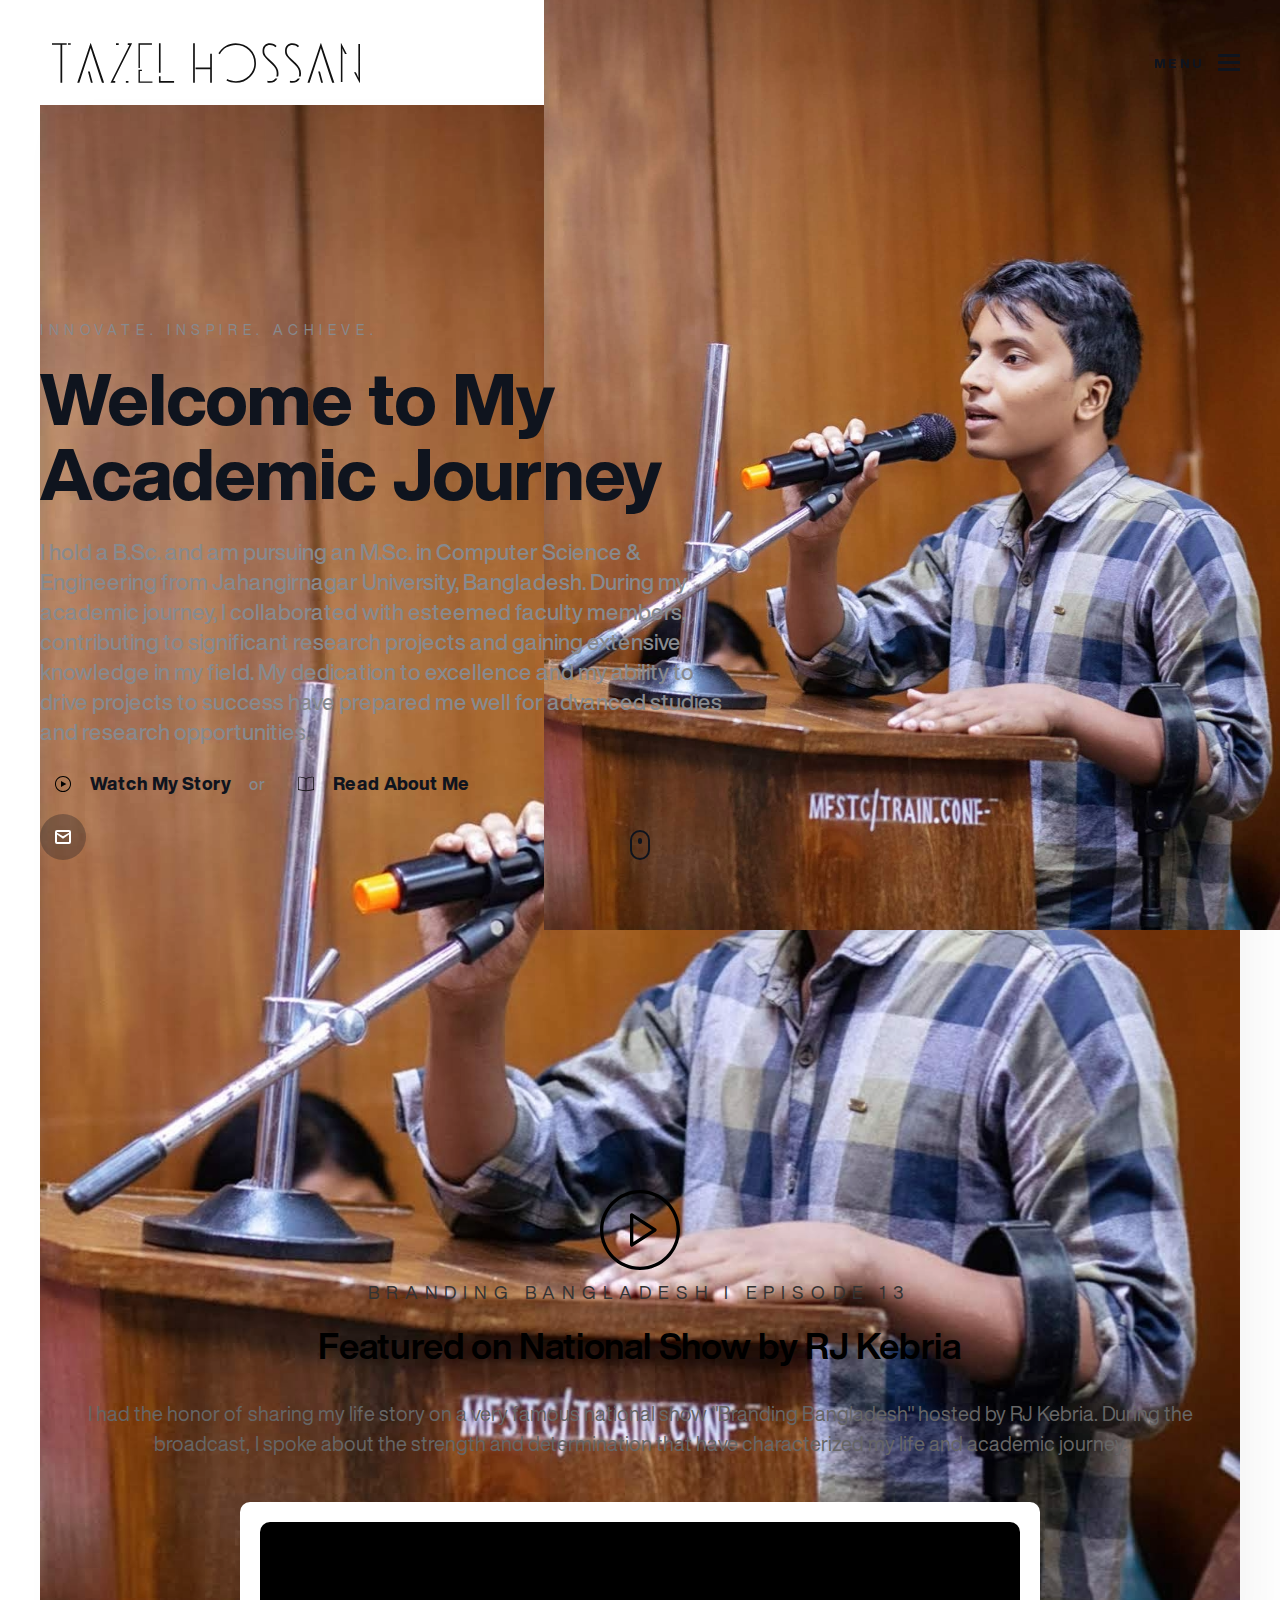
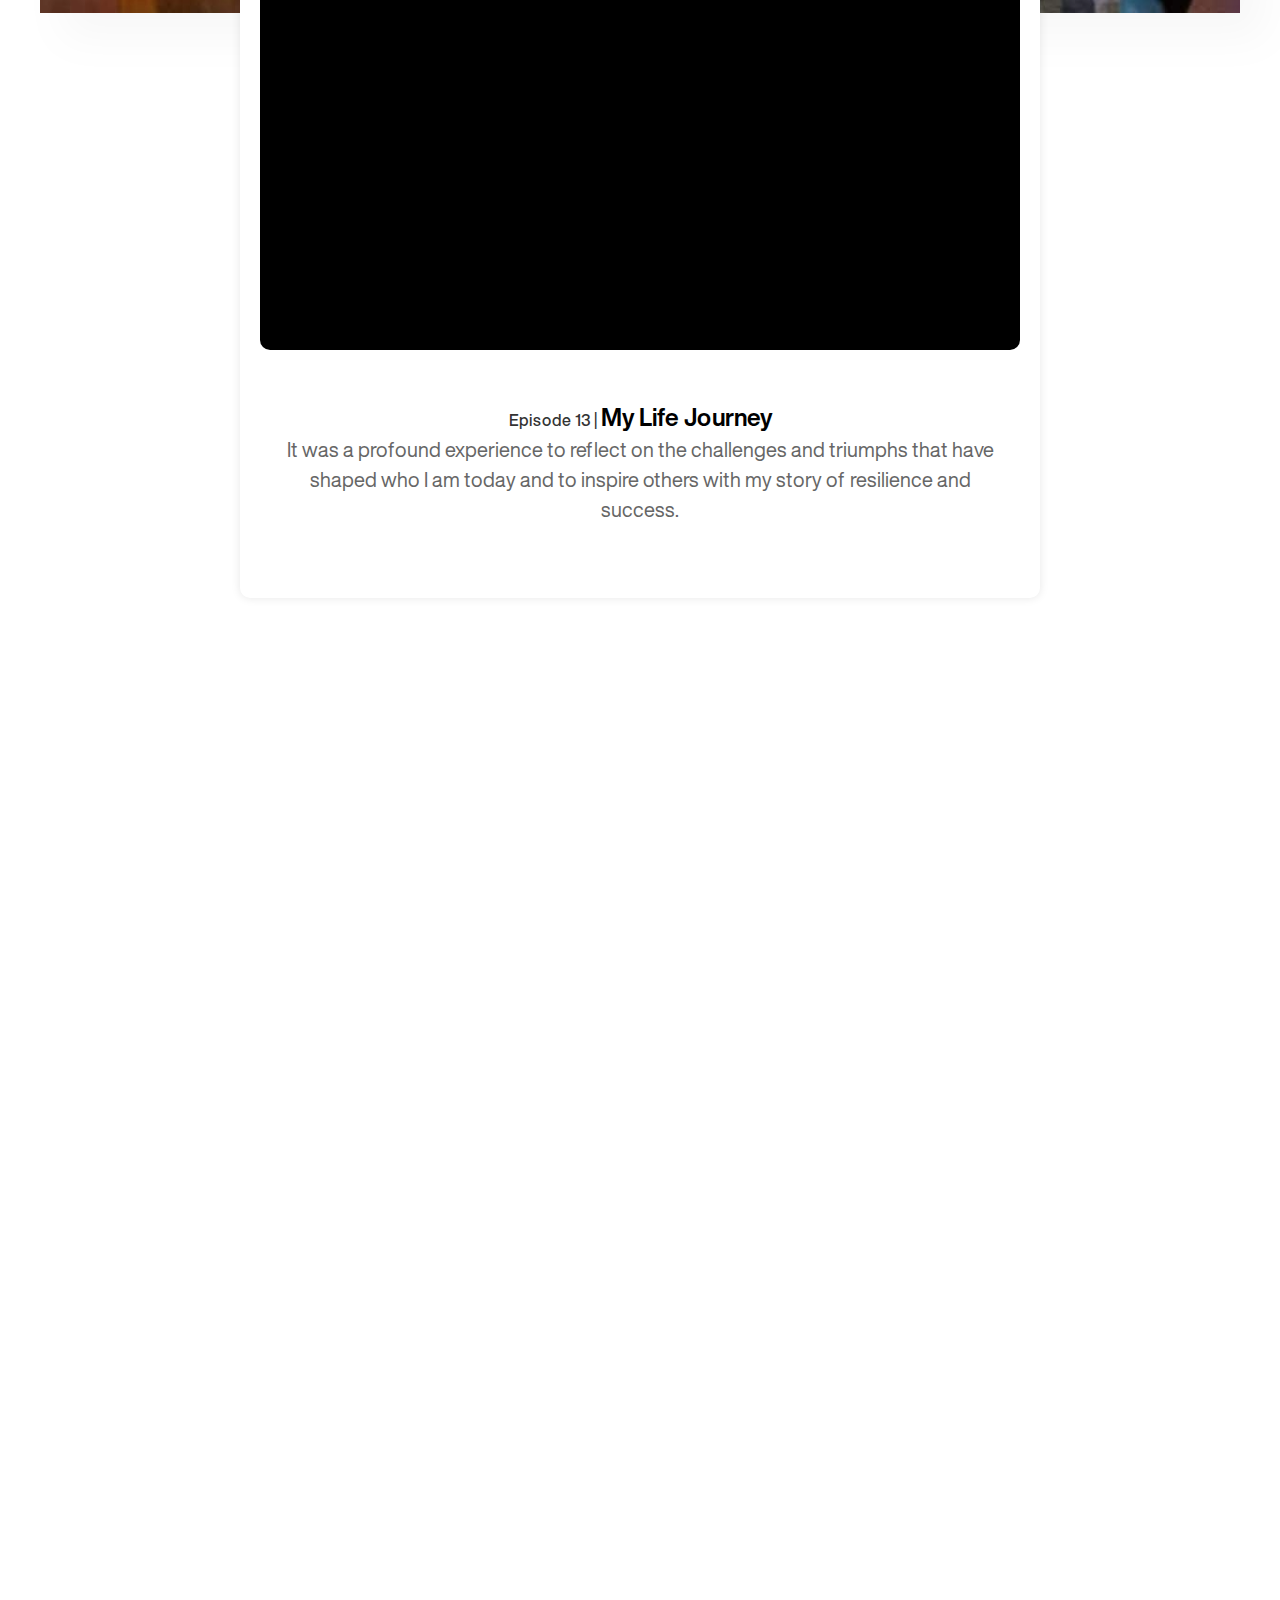
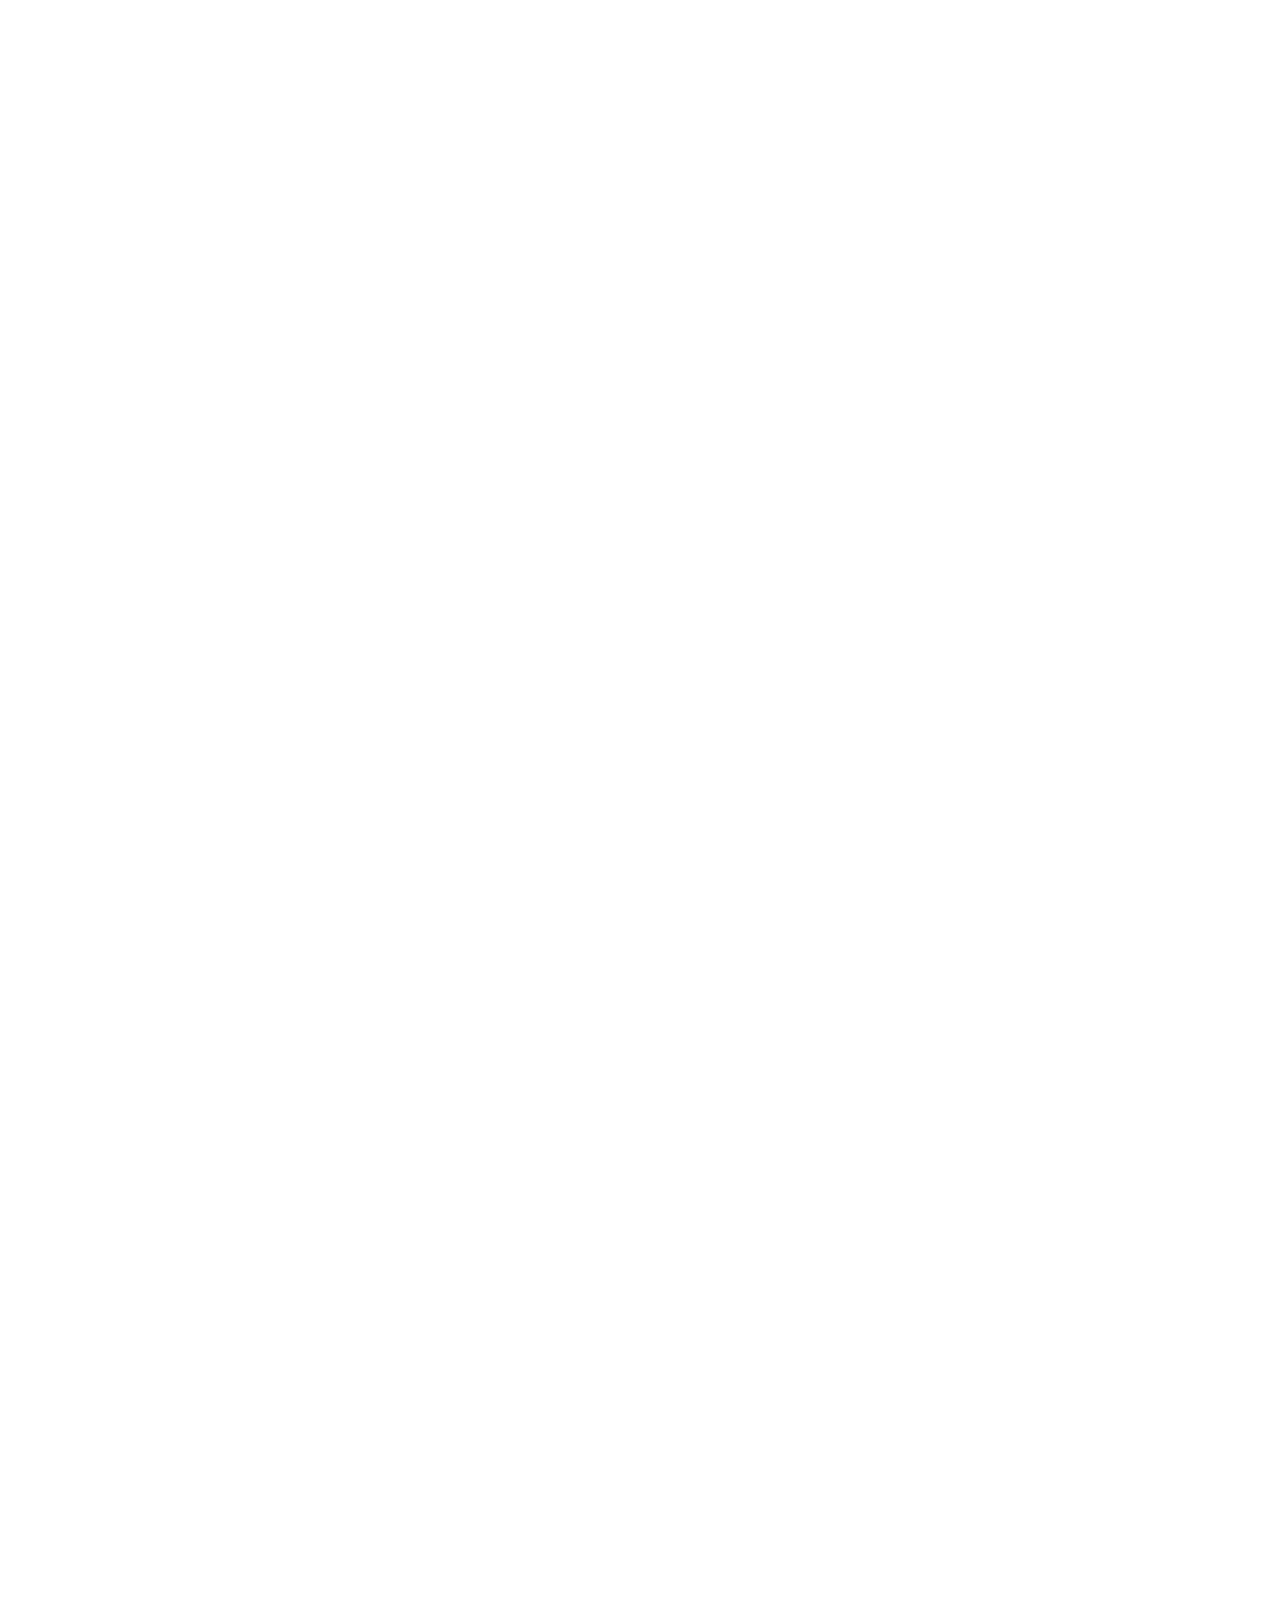
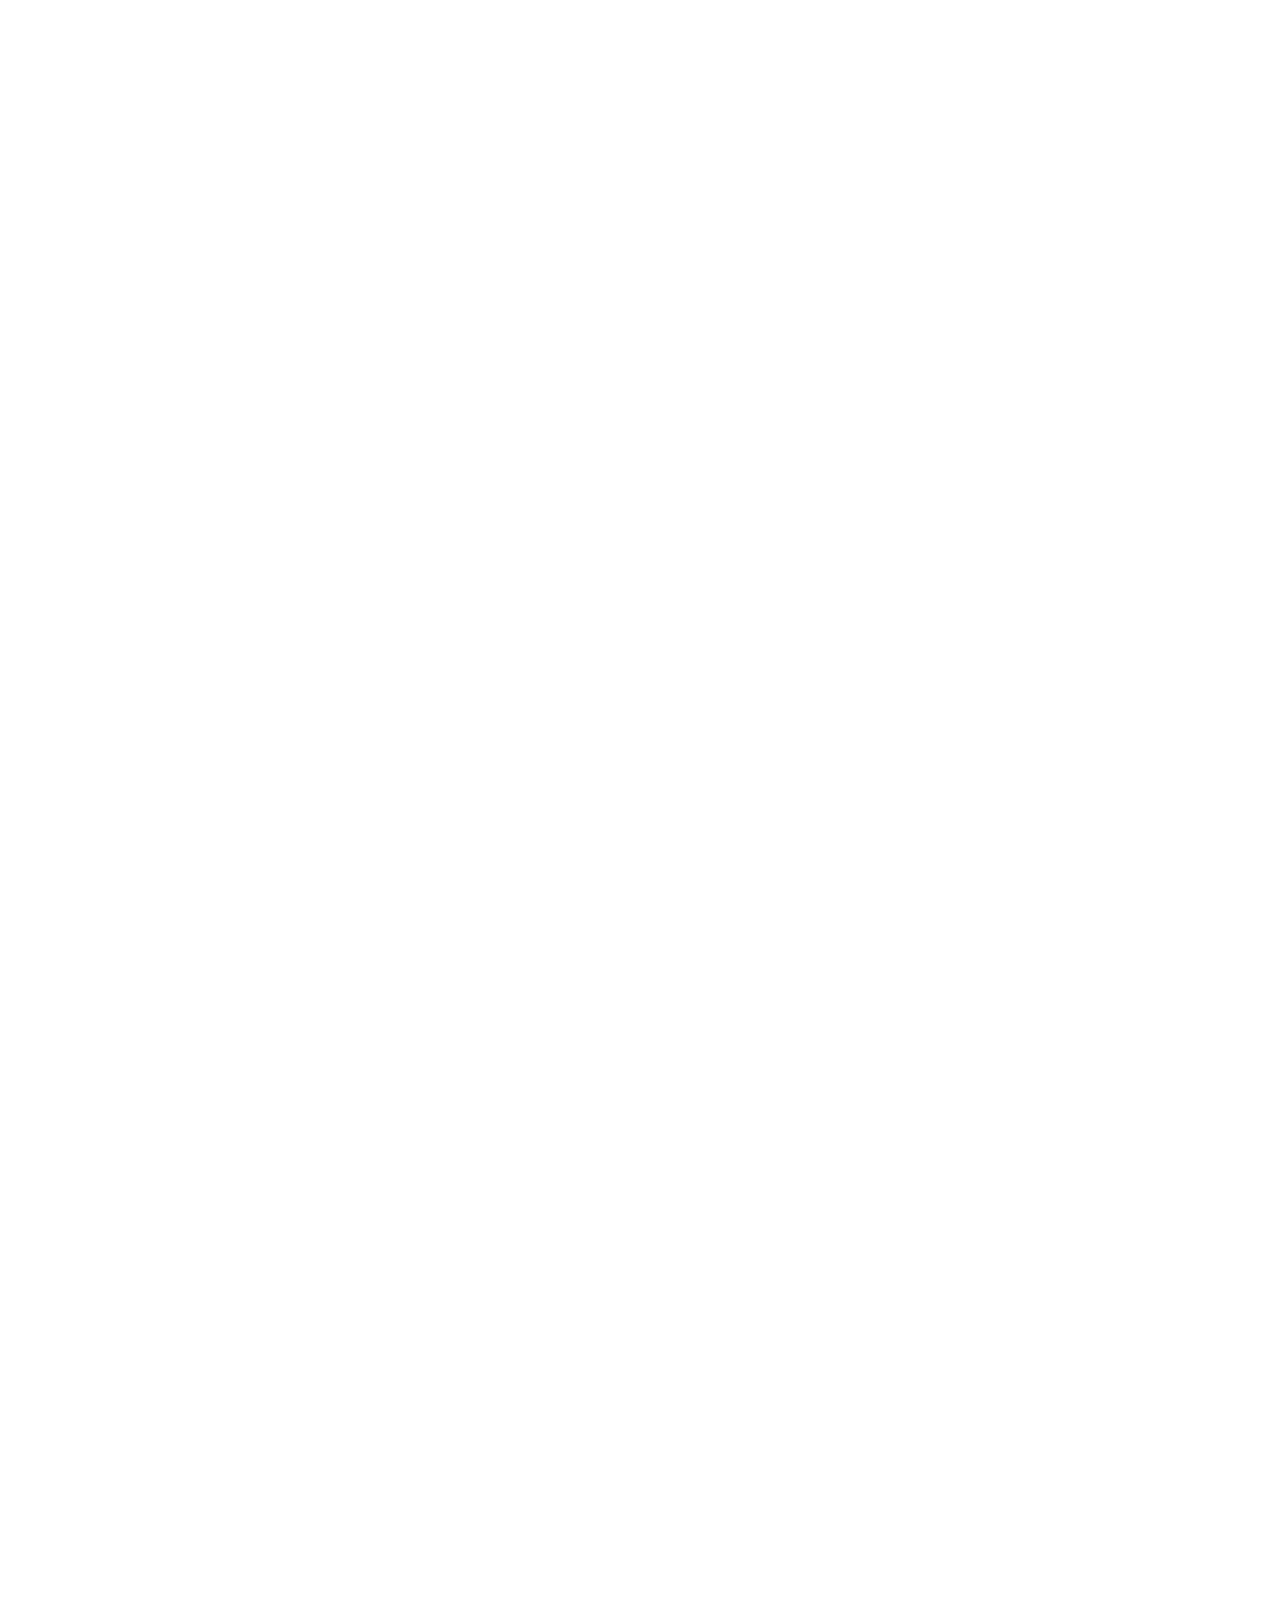
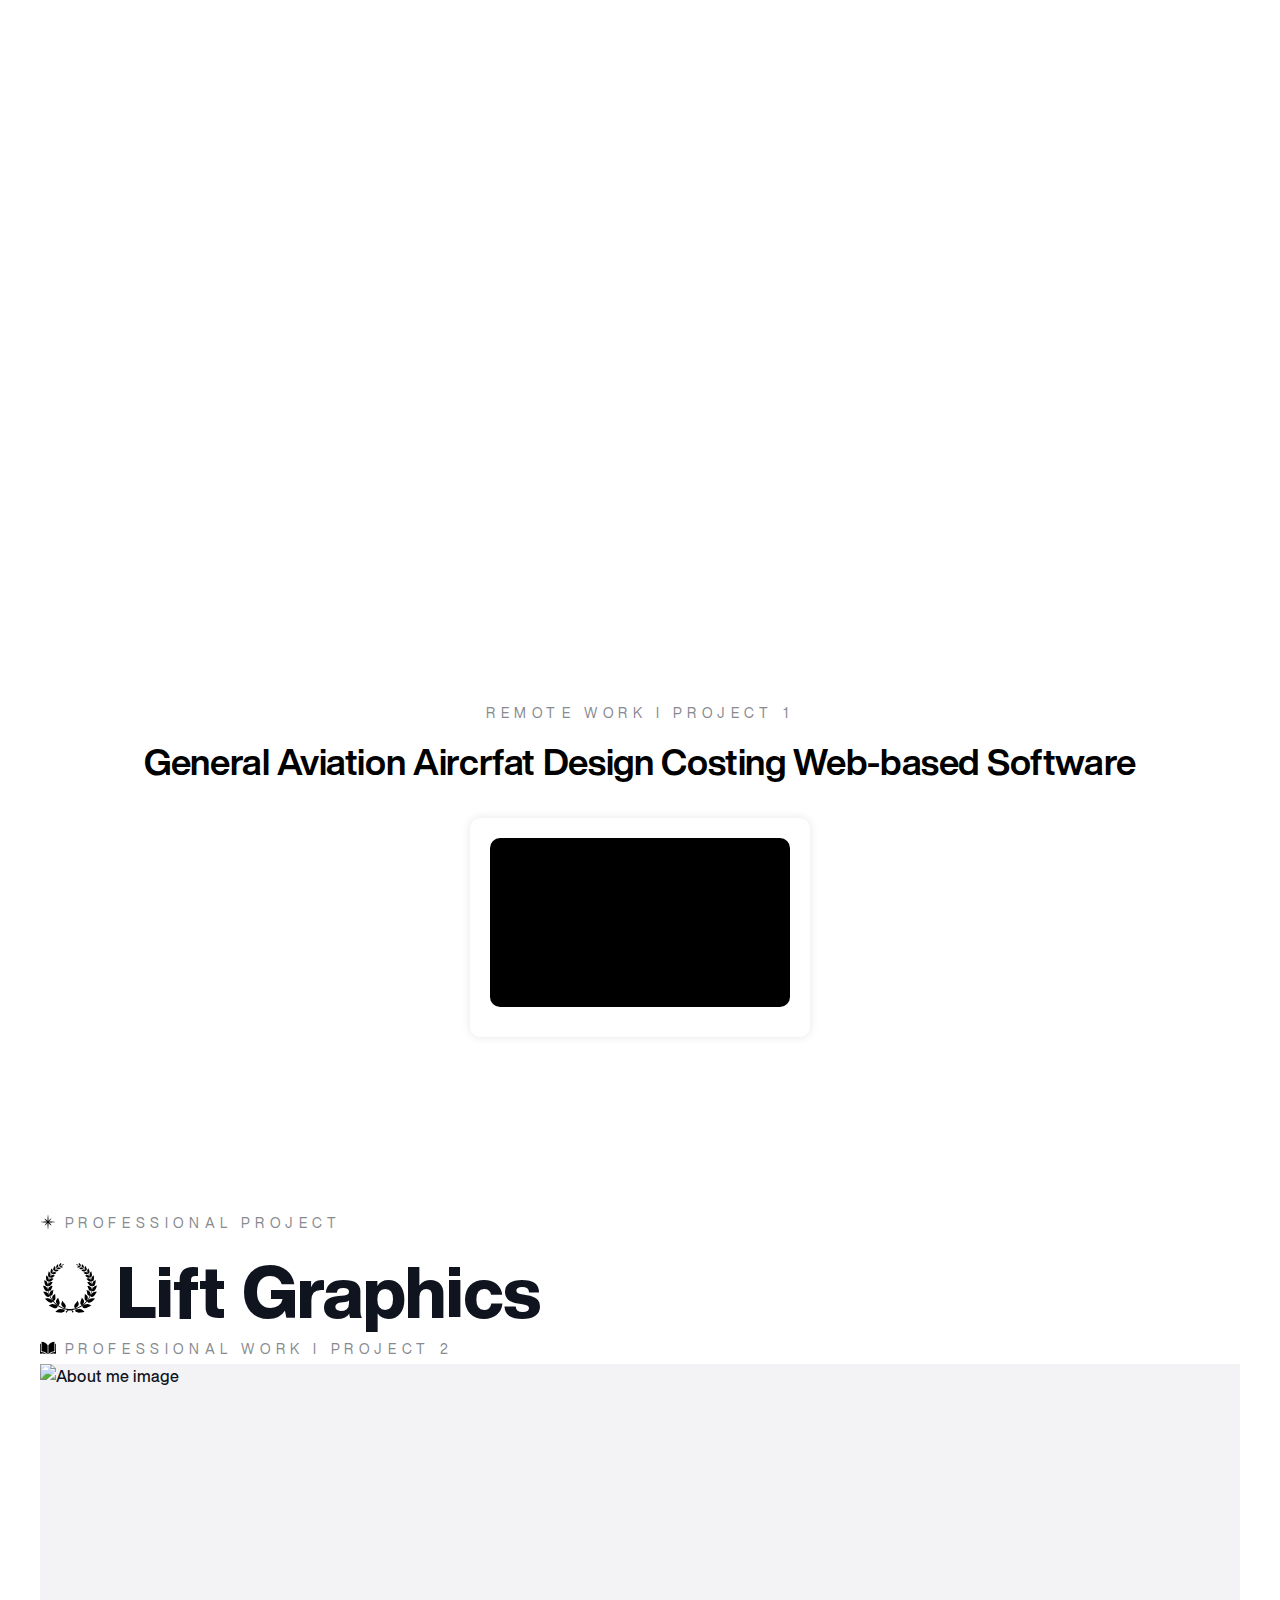
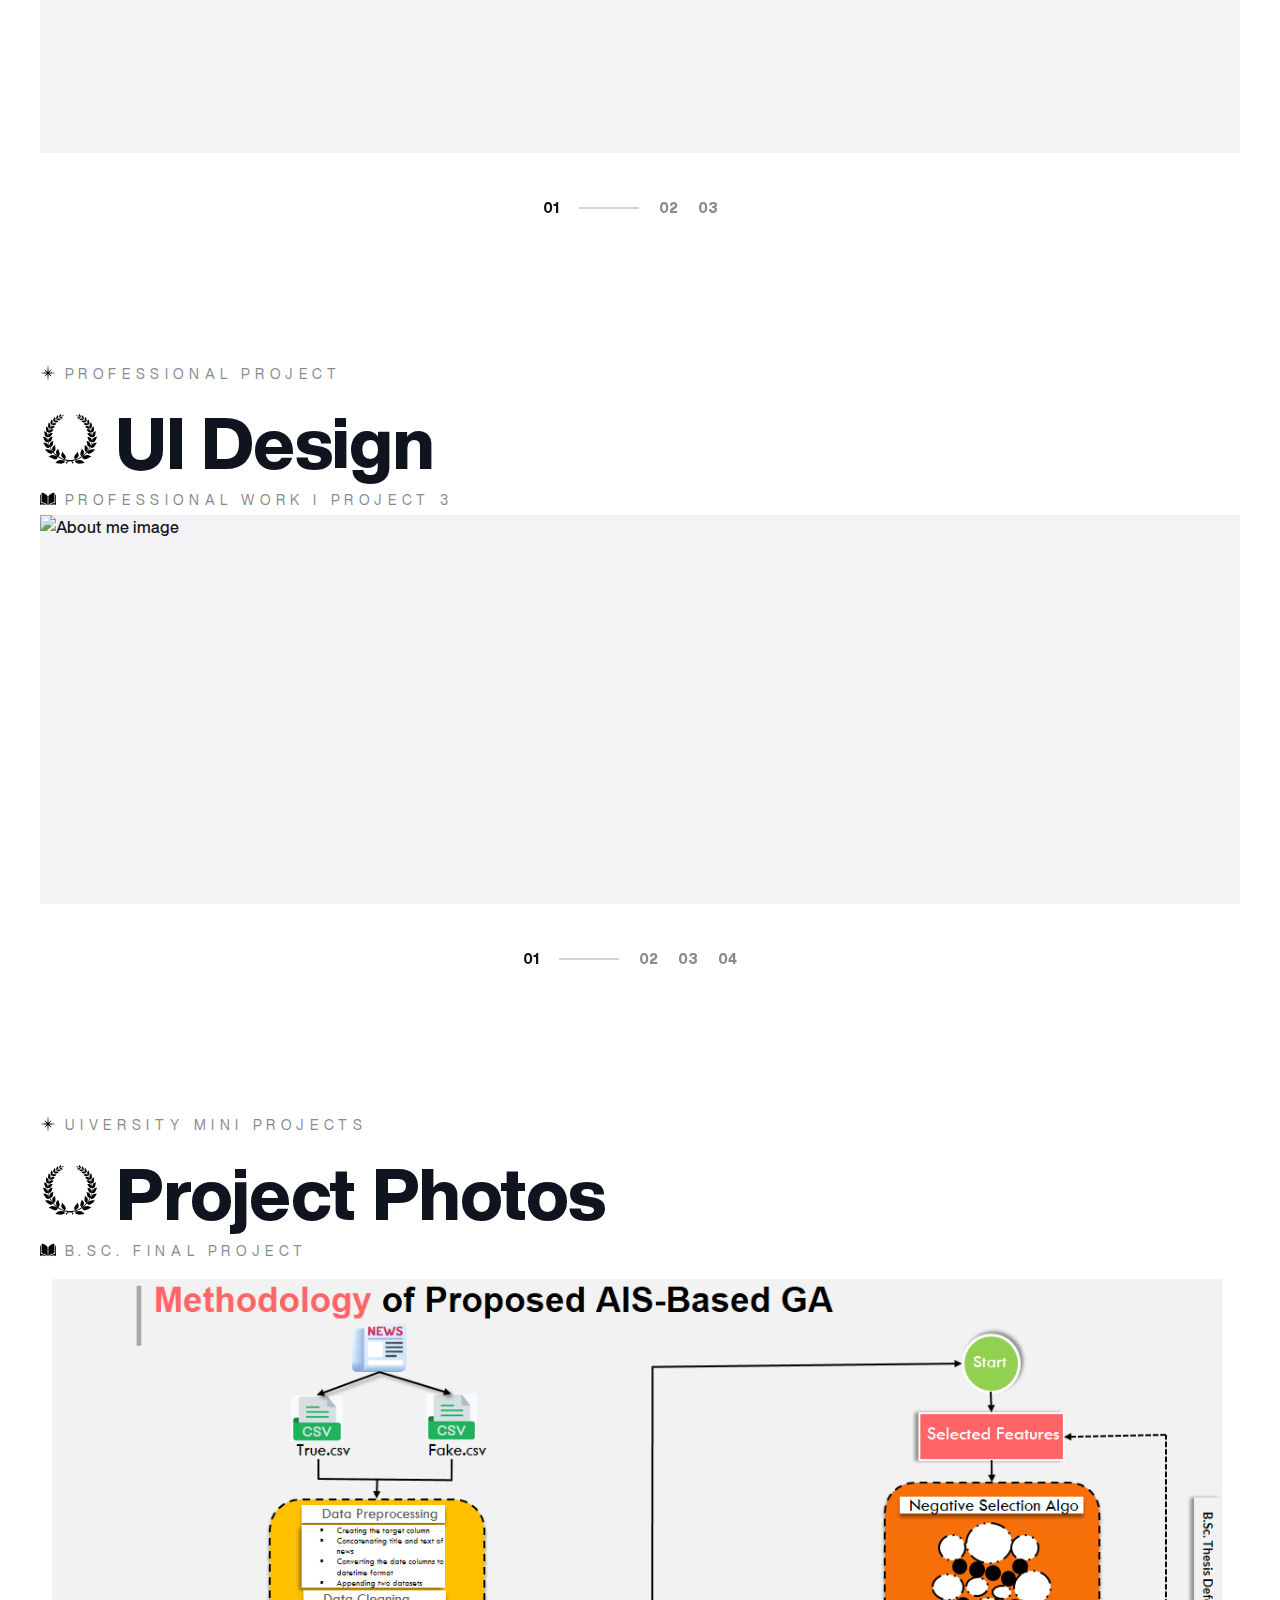
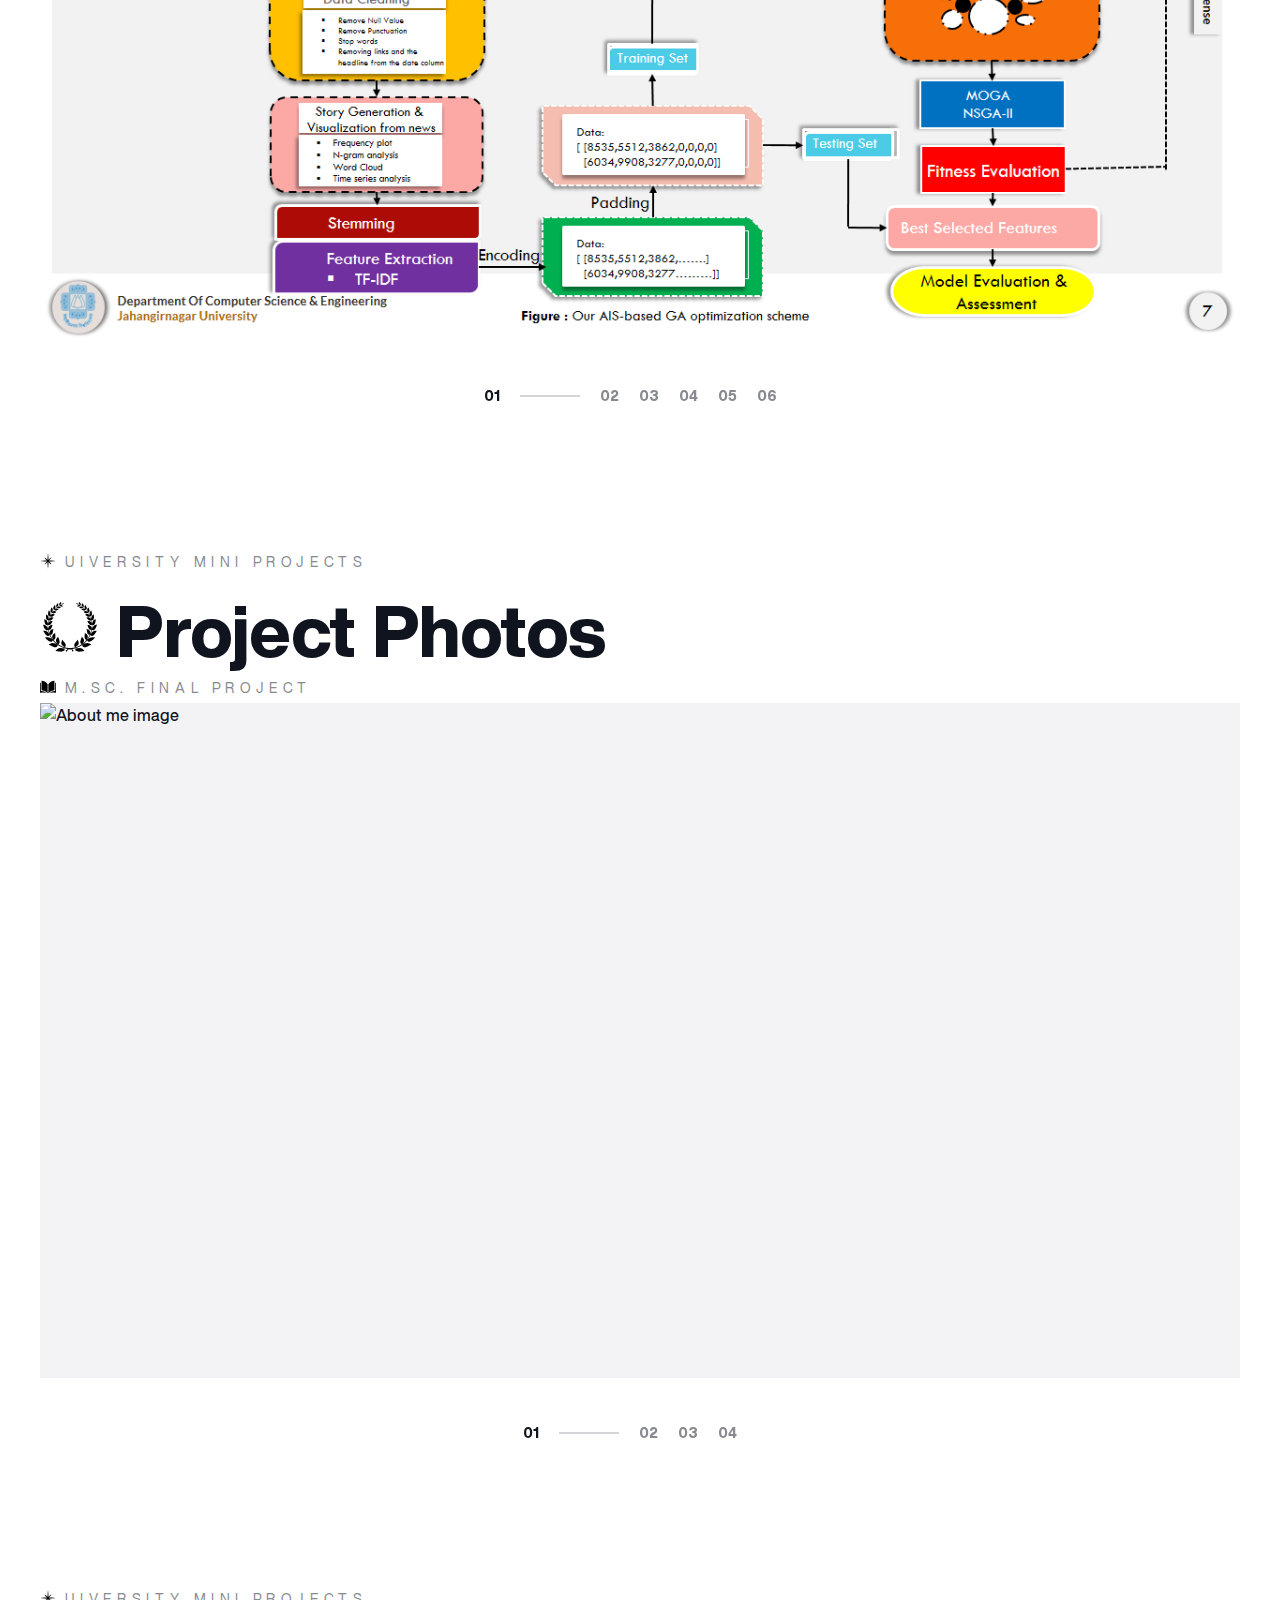
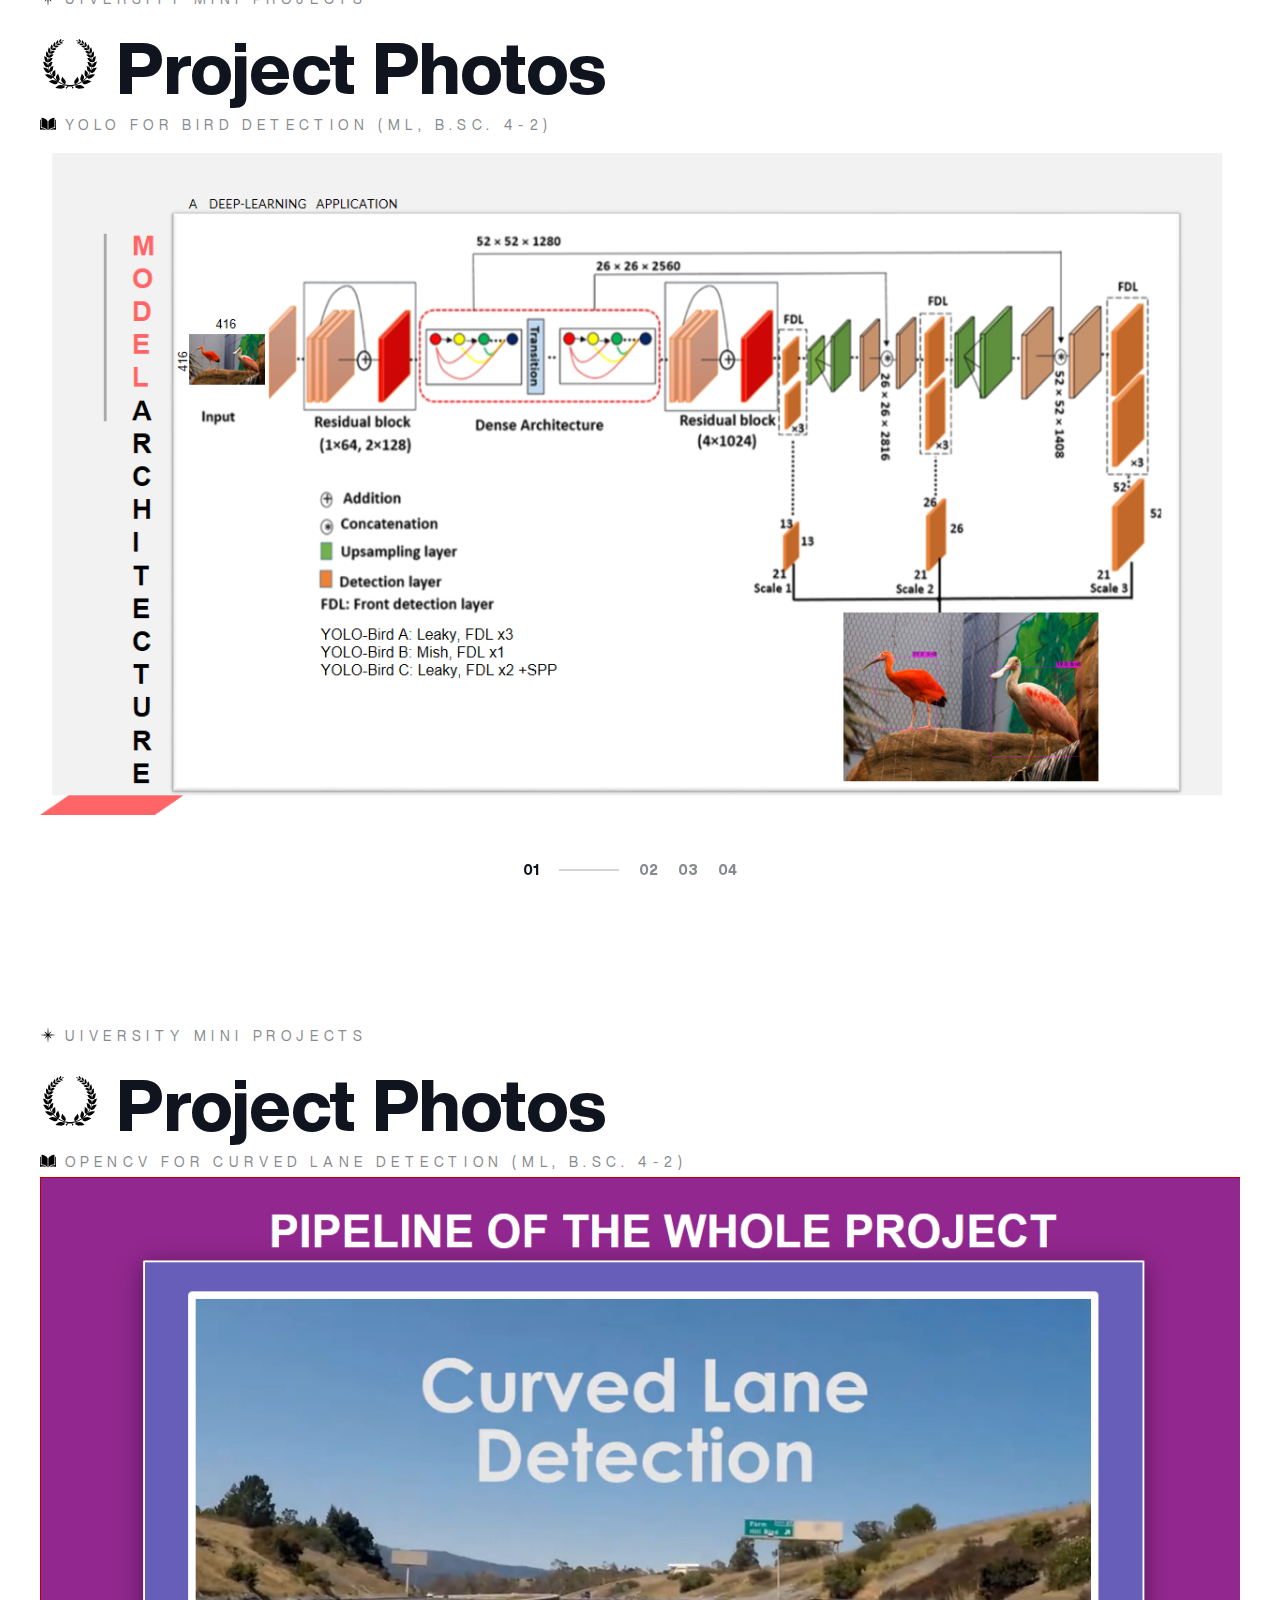
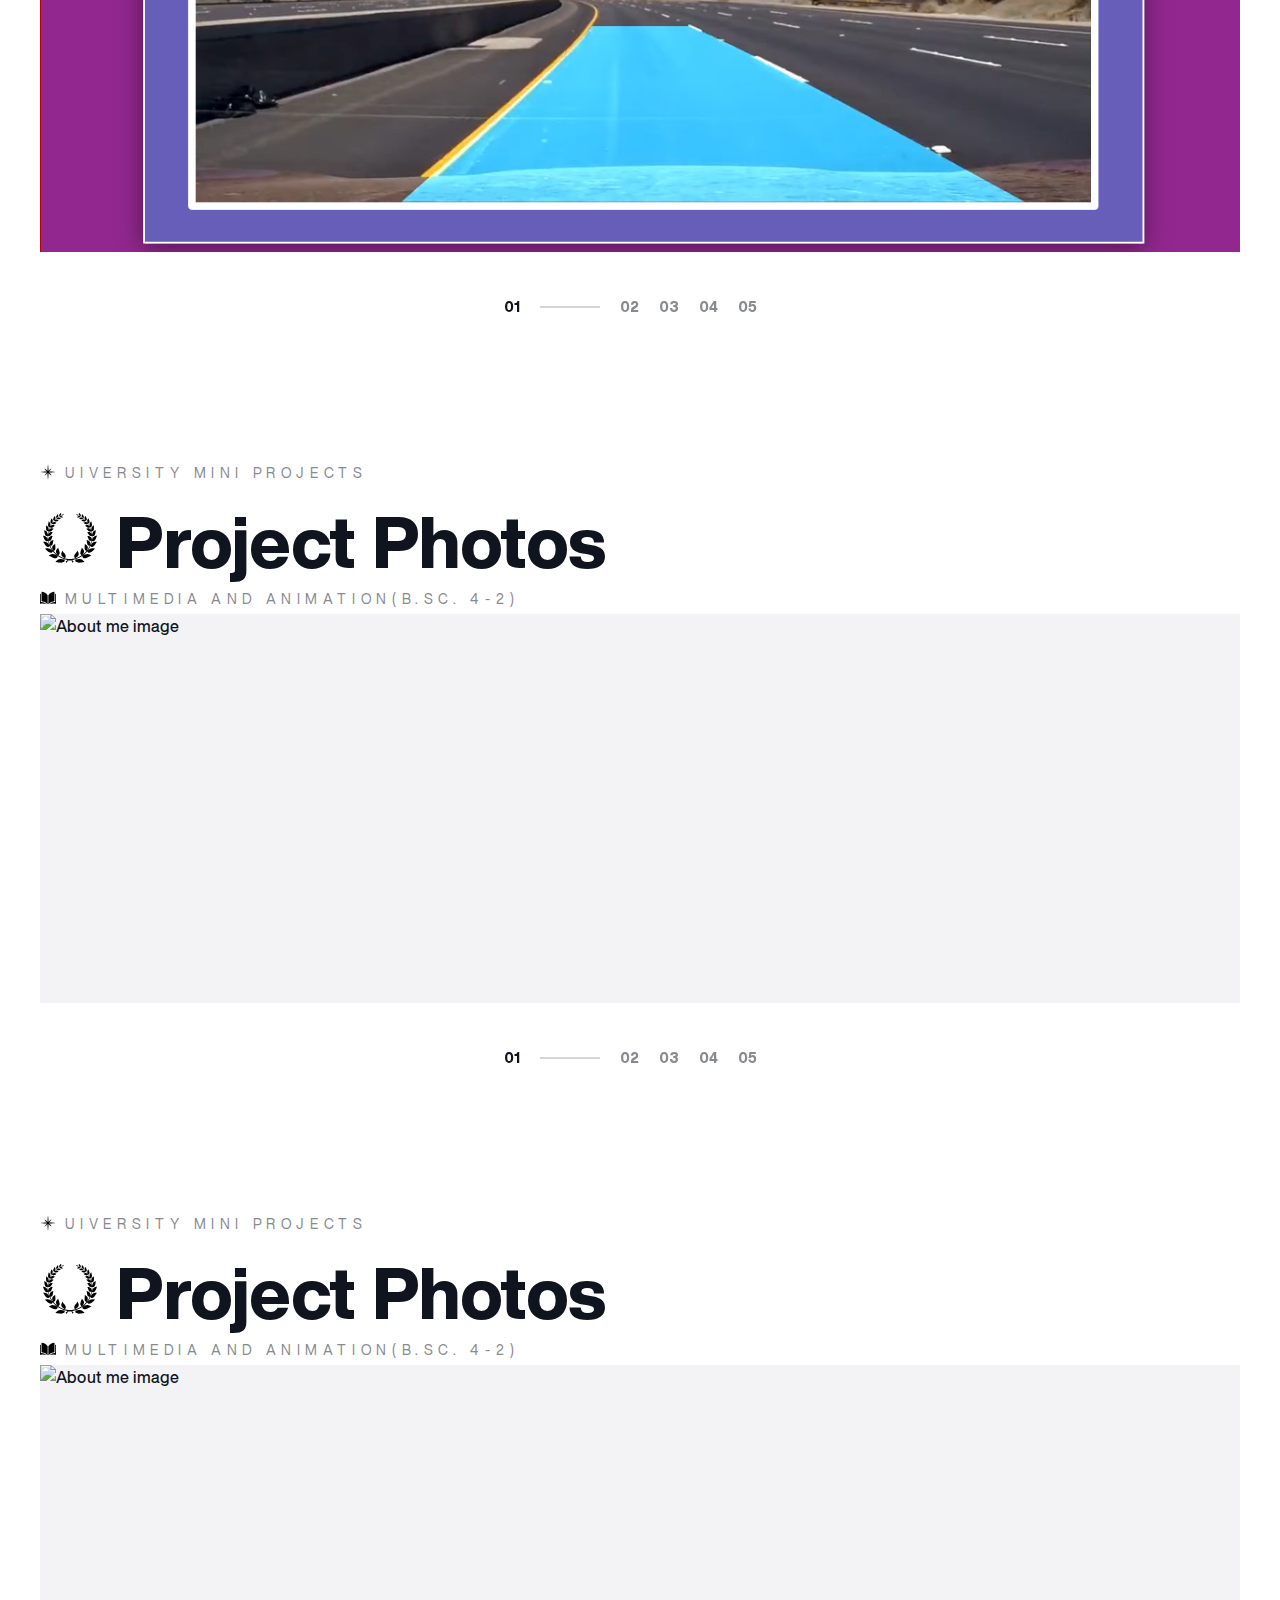
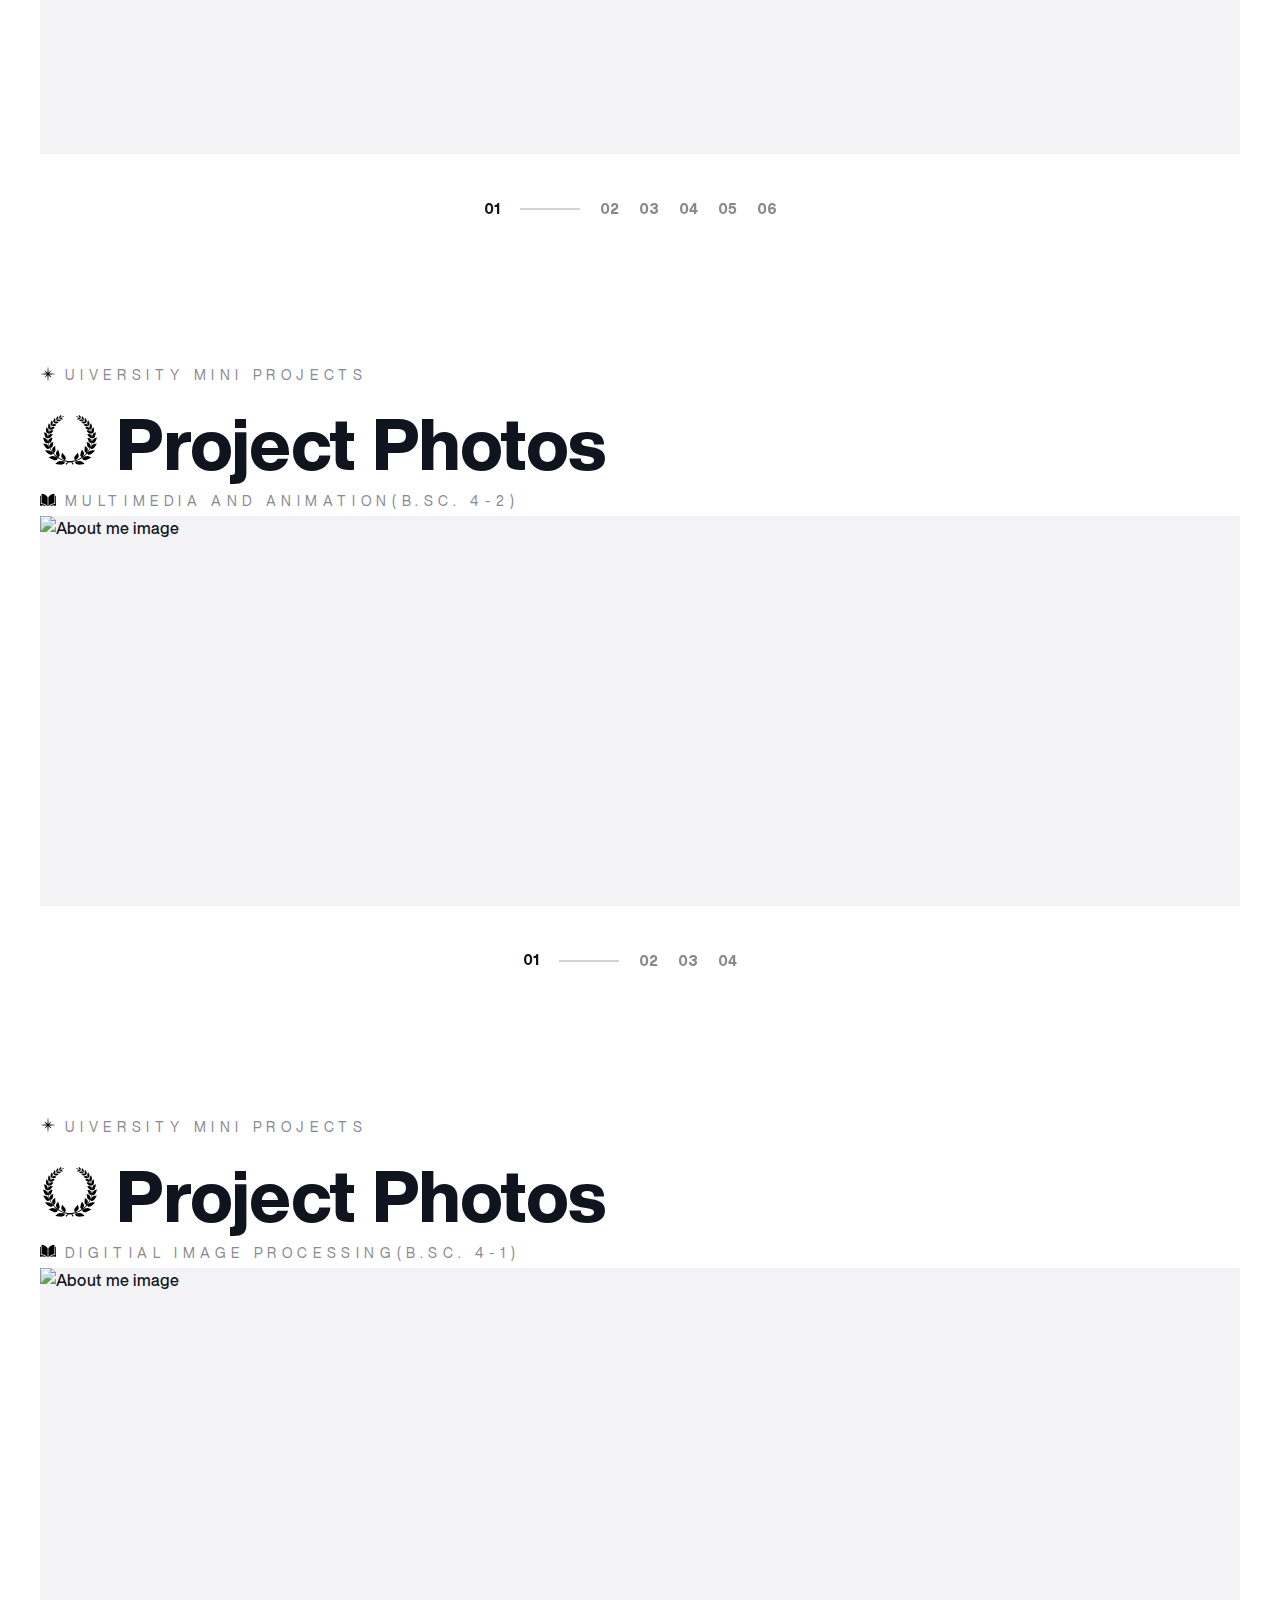
==== commit 5280562e: "Update index.html" ====
--- a/index.html
+++ b/index.html
@@ -1,7 +1,7 @@
 <!DOCTYPE html>
 <html class="home">
    <head>
-      <title>Portfolio | Md. Tazel Hossan - M.Sc. & B.Sc in Computer Science & Engineering</title>
+      <title>Portfolio | Md. Tazel Hossan - M.Sc & B.Sc. in Computer Science & Engineering</title>
       
          <meta charset="UTF-8">
          <meta name="viewport" content="width=device-width, initial-scale=1, minimum-scale=1, maximum-scale=1, viewport-fit=cover">
@@ -10,19 +10,20 @@
         <meta name="author" content="Md. Tazel Hossan">
          <meta name="msapplication-TileColor" content="#ffffff">
          <meta name="theme-color" content="#ffffff">
-         <meta property="og:type" content="website">
+         <meta property="og:type" content="Portfolio">
          <meta property="og:site_name" content="Tazel Hossan">
-         <meta property="og:image" content="assets/images/home.jpg">
+         <meta property="og:image" content="images/share.png">
          <meta property="og:image:width" content="1200">
          <meta property="og:image:height" content="630">
-         <meta property="og:title" content="Portfolio | Md. Tazel Hossan - M.Sc. & B.Sc. in Computer Science & Engineering">
+		 <meta property="og:url" content="https://tazel-hossan-portfolio.netlify.app/" />
+         <meta property="og:title" content="Portfolio | Md. Tazel Hossan - M.Sc & B.Sc. in Computer Science & Engineering">
          <meta property="og:description" content= "Highly motivated and skilled computer science engineer seeking challenging opportunities to leverage technical expertise in developing novel software solutions." />
 		<meta name="msapplication-TileColor" content="#b01e82">
 		<meta name="theme-color" content="#b01e82">
 		<link rel="icon" type="image/png" sizes="16x16" href="assets/images/tab_icon.24x24.svg">
 		<link rel="stylesheet" href="assets/fonts/webfonts3fa3.css?v=2.5.15">
 		<link rel="stylesheet" href="css/build.min3fa3.css?v=2.5.15">
-     
+				
    </head>
    <body>
       
@@ -81,10 +82,14 @@
             </p>
          </footer>
       </nav>
+	  
+	  
+
       <nav id="nav-overlay-content">
          <div>
-            <div class="content">
+            <div class="content sun-container button">
                <h5>Menu</h5>
+			   <div class="sun"></div>
                <ul>
                   <li><a href="#" class="active" ><i></i>Projects</a></li>
                   <li><a href="about.html" class="special" target="_blank" ><i></i>About me</a></li>
@@ -230,7 +235,8 @@
                      <h4>
 					 
 					 <span class="icon">
-                             <svg xmlns="http://www.w3.org/2000/svg" version="1.1" xmlns:xlink="http://www.w3.org/1999/xlink" width="80" height="80" x="0" y="0" viewBox="0 0 423.253 423.253" style="enable-background:new 0 0 512 512" xml:space="preserve" class=""><g><path d="M21.333 306.347V100.693c-7.253 1.92-14.507 4.267-21.333 6.4V366.72a274.99 274.99 0 0 1 173.44 8.96 200.531 200.531 0 0 0-142.293-59.52 10.027 10.027 0 0 1-9.814-9.813z" fill="#000000" opacity="1" data-original="#000000" class=""></path><path d="m41.387 44.587-.64 253.013a224.854 224.854 0 0 1 161.493 81.067v-241.28a213.33 213.33 0 0 0-160.853-92.8zM401.92 101.12v205.44a10.026 10.026 0 0 1-9.813 9.813 199.255 199.255 0 0 0-141.867 59.52v.213a274.565 274.565 0 0 1 173.013-9.387v-259.2c-6.826-2.346-13.866-4.692-21.333-6.399z" fill="#000000" opacity="1" data-original="#000000" class=""></path><path d="M382.72 44.587a210.987 210.987 0 0 0-161.28 92.8v241.28A224.856 224.856 0 0 1 382.72 297.6V44.587z" fill="#000000" opacity="1" data-original="#000000" class=""></path></g></svg>
+                             <svg xmlns="http://www.w3.org/2000/svg" version="1.1" xmlns:xlink="http://www.w3.org/1999/xlink" width="70" height="70" x="0" y="0" viewBox="0 0 24 24" style="enable-background:new 0 0 512 512" xml:space="preserve" class=""><g><path d="M23.045 1.604a2.55 2.55 0 0 0-2.1-.562l-6.459 1.175A3.632 3.632 0 0 0 12 3.953a3.631 3.631 0 0 0-2.486-1.736l-6.46-1.175a2.574 2.574 0 0 0-2.123.561A2.582 2.582 0 0 0 0 3.592v17.234l12 2.182 12-2.182V3.637c0-.785-.348-1.525-.955-2.032ZM11.5 21.901 1 19.992v-16.4c0-.474.208-.919.572-1.222a1.583 1.583 0 0 1 1.304-.344l6.46 1.175a2.635 2.635 0 0 1 2.165 2.594v16.106ZM23 19.992l-10.5 1.909V5.795c0-1.275.91-2.366 2.165-2.594l6.46-1.175c.448-.083.918.044 1.279.346.379.316.596.777.596 1.265v16.355Z" fill="#000000" opacity="1" data-original="#000000" class=""></path></g></svg>
+					 
 						   </span>
 					 <a href="about.html" class="special" >Read About Me</a>
 					 
@@ -340,7 +346,7 @@
         <div class="portfolio-list">
             <div class="portfolio-list-item">
                 <div class="portfolio-video-container">
-                    <iframe src="https://www.youtube.com/embed/FmP4zfWffdY?si=dtNao2Ia8-3yAJvU" frameborder="0" allow="accelerometer; autoplay; encrypted-media; gyroscope; picture-in-picture" allowfullscreen></iframe>
+                    <iframe src="https://www.youtube.com/embed/FmP4zfWffdY?si=dtNao2Ia8-3yAJvU" alt="Tazel's Life Story" frameborder="0" allow="accelerometer; autoplay; encrypted-media; gyroscope; picture-in-picture" allowfullscreen></iframe>
                 </div>
                 <strong class="portfolio-regular dark-bg">
                     <span class="portfolio-h5">
@@ -642,7 +648,9 @@
             </div>
             <div class="list-item-portfolio">
                <a href="#" class="internal animate--me" style="background-color: #FFFFFF;" data-page="Crash_Cours_on_Python">
-                  <div class="lazyload-wrapper" style="padding-bottom:125.07462686567163%"><img class="lazy" data-srcset="certificates/Crash_Course_on_Python.jpg 480w, certificates/Crash_Course_on_Python.jpg 670w" data-src="certificates/Crash_Course_on_Python.jpg"></div>
+                  <div class="lazyload-wrapper" style="padding-bottom:125.07462686567163%">
+				  <img class="lazy" data-srcset="certificates/Crash_Course_on_Python.jpg 480w, certificates/Crash_Course_on_Python.jpg 670w" data-src="certificates/Crash_Course_on_Python.jpg">
+				  </div>
                   <strong class="regular dark-bg">
                      <span class="h5">
                         <!--2020-->
@@ -838,11 +846,11 @@
 			<svg xmlns="http://www.w3.org/2000/svg" version="1.1" xmlns:xlink="http://www.w3.org/1999/xlink" width="512" height="512" x="0" y="0" viewBox="0 0 64 64" style="enable-background:new 0 0 512 512" xml:space="preserve" class=""><g><path d="M63 32s-2.64.5-7.59 1-12.2 1-21.41 1c0 18.42-2 29-2 29s-.5-2.64-1-7.59-1-12.2-1-21.41c-18.42 0-29-2-29-2s2.64-.5 7.59-1 12.2-1 21.41-1c0-18.42 2-29 2-29s2 10.58 2 29c18.42 0 29 2 29 2z" fill="#000000" opacity="1" data-original="#000000"></path><path d="M34 28c6-8 12-10 12-10a43.274 43.274 0 0 1-10 12M28 30c-8-6-10-12-10-12a43.274 43.274 0 0 1 12 10M30 36c-6 8-12 10-12 10a43.274 43.274 0 0 1 10-12M36 34c8 6 10 12 10 12a43.274 43.274 0 0 1-12-10" fill="#000000" opacity="1" data-original="#000000"></path><circle cx="32" cy="32" r="5" fill="#000000" opacity="1" data-original="#000000"></circle></g></svg>
 			
 			</span>
-			Onile Courses</h5>
+			Onile Degree</h5>
 			
       <h1 class="large"> <svg xmlns="http://www.w3.org/2000/svg" version="1.1" xmlns:xlink="http://www.w3.org/1999/xlink" width="60" height="60" x="0" y="0" viewBox="0 0 500 500" style="enable-background:new 0 0 512 512" xml:space="preserve" class=""><g><path fill-rule="evenodd" d="M71.941 395.438c3.127.976 9.016 5.035 16.52 9.3 7.497 4.271 16.514 8.812 25.366 11.286 8.788 2.582 17.263 3.177 23.345.761 6.111-2.371 9.744-7.739 10.253-16.935-12.467-7.442-21.98-12.006-30.214-14.138a47.98 47.98 0 0 0-5.918-1.158 38.37 38.37 0 0 0-5.388-.416c-3.453-.025-6.671.463-9.549 1.174-5.802 1.457-10.598 4.184-14.565 6.491-3.966 2.296-7.153 4.179-9.85 3.635zm132.014-342.81c-1.072.284-2.845.297-5.06.334-2.204.065-4.901.023-7.641.582-2.749.525-5.68 1.273-8.314 2.767-2.618 1.53-5.013 3.618-6.758 6.499l-2.703 1.336c-1.706.878-4.212 2.002-7.096 3.586l-4.64 2.59-2.534 1.416-2.569 1.607-5.381 3.366-5.381 3.742-2.693 1.89-2.584 1.996-5.014 3.899c-3.1 2.712-6.131 5.095-8.493 7.398-2.387 2.274-4.429 4.12-5.773 5.496l-2.098 2.178c2.258-2.953 4.154-5.498 5.543-7.936a32.887 32.887 0 0 0 1.759-3.53 26.364 26.364 0 0 0 1.251-3.197c1.299-4.116 1.126-7.735.375-10.791-1.459-6.105-5.669-10.218-5.197-12.948-.463 1.574-2.517 4.4-4.723 8.089-1.123 1.82-2.333 3.8-3.484 5.85-1.086 2.12-2.117 4.307-2.962 6.463-1.747 4.261-2.467 8.65-1.659 12.019.824 3.404 3.313 5.891 8.137 6.996l-3.017 3.147-6.299 7.235c-2.156 2.742-4.367 5.446-5.937 7.54l-2.546 3.544c7.17-13.232 6.912-21.5 4.104-27.809-2.652-6.182-7.652-9.855-7.566-12.838-.138.885-.643 2.195-1.366 3.811l-2.504 5.8c-1.962 4.279-3.862 9.577-5.044 14.548-1.064 5.066-1.257 9.904.157 13.457 1.496 3.628 4.571 5.926 9.858 6.295l-2.404 3.709-2.458 3.808c-.876 1.407-1.731 2.957-2.628 4.481-.878 1.536-1.796 3.049-2.584 4.508l-2.085 4.026-2.027 3.933a56.617 56.617 0 0 0 2.498-10.194c.513-2.999.612-5.693.406-8.127-.381-4.849-1.837-8.568-3.866-11.633-3.967-6.117-9.929-9.211-10.326-12.451-.028 1.973-1.184 6.154-2.558 11.154-.652 2.522-1.232 5.327-1.78 8.152-.574 2.811-.914 5.756-1.043 8.596-.358 5.637.392 10.954 2.607 14.569 2.204 3.63 5.927 5.55 11.712 5.03l-.534 1.161c-.323.745-.865 1.777-1.361 3.08-1.005 2.599-2.521 6-3.738 9.514-1.203 3.517-2.521 7.001-3.241 9.699l-1.319 4.46c2.199-16.884-1.399-25.781-6.928-31.629-5.297-5.771-12.151-7.979-13.149-11.389.538 4.257-2.268 18.807-.66 31.121.42 3.087 1.032 6.011 1.912 8.584.945 2.591 2.196 4.841 3.733 6.559 3.083 3.456 7.434 4.753 13.466 3.044l-1.188 4.896c-.536 2.973-1.434 6.91-2.023 10.899-.567 3.992-1.206 7.979-1.411 11l-.473 5.023c-.62-9.287-2.254-16.055-4.665-21.214-2.328-5.137-5.729-8.69-9.077-11.213-6.796-5.12-14.546-6.091-16.3-9.599.842 2.272.949 7.408 1.71 13.653.323 3.111.696 6.475 1.396 9.887.674 3.407 1.342 6.814 2.492 10.036 1.097 3.216 2.319 6.209 3.838 8.768 1.579 2.564 3.353 4.688 5.35 6.181 3.995 3.004 8.879 3.405 14.919.266l-.068 1.549c-.044.986-.126 2.394-.087 4.086.038 3.382-.043 7.899.305 12.402.16 4.514.7 8.998 1.06 12.367.16 1.687.34 3.086.516 4.059l.242 1.534c-.788-2.469-1.478-4.768-2.205-6.897a63.32 63.32 0 0 0-2.395-5.886c-1.526-3.621-3.284-6.631-5.189-9.156-3.596-5.055-7.828-8.161-12.078-10.156-8.335-4.051-16.808-3.332-19.415-6.672 2.424 4.443 5.87 21.852 13.403 34.495a64.272 64.272 0 0 0 2.859 4.514 44.69 44.69 0 0 0 3.245 3.885c2.22 2.352 4.549 4.183 6.974 5.287 4.989 2.202 10.213 1.434 15.762-3.319 0 0 1.903 10.28 4.803 20.332 2.858 10.07 6.96 19.717 6.96 19.717-5.561-10.235-10.73-17.143-15.8-21.871-2.542-2.357-5.217-4.115-7.746-5.469a31.486 31.486 0 0 0-7.533-2.865c-9.894-2.478-18.856.412-22.429-2.576.907 1.046 2.166 2.913 3.563 5.339 1.45 2.412 2.928 5.418 4.89 8.576 1.952 3.162 3.976 6.592 6.347 9.909 2.419 3.304 4.863 6.587 7.661 9.443 2.724 2.882 5.536 5.42 8.482 7.316 2.917 1.908 5.753 3.259 8.645 3.75 5.727 1.033 10.969-1.178 15.542-7.636l1.077 2.357c.724 1.527 1.673 3.822 3.147 6.614 2.75 5.681 7.167 13.572 13.228 22.551 6.104 8.936 13.929 18.954 23.589 28.486 2.412 2.383 4.876 4.796 7.505 7.096 2.552 2.386 5.316 4.591 8.047 6.881 5.594 4.409 11.402 8.76 17.552 12.598 12.162 7.9 25.346 14.156 38.082 18.941 12.793 4.67 25.205 7.688 35.965 9.45 10.77 1.755 19.868 2.371 26.232 2.548 3.183.138 5.687.042 7.393.072 1.707 0 9.579 22.974 9.579 22.974.414-5.701 4.197-9.727 8.537-12.805 0 0-18.477-19.256-23.224-19.177-2.372-.019-5.254-.117-8.561-.2-3.294-.264-7.033-.365-11.074-.884-8.096-.843-17.507-2.368-27.376-4.933-9.87-2.547-20.184-6.13-30.107-10.614a191.16 191.16 0 0 1-27.94-15.538c-8.494-5.694-15.93-11.72-22.006-17.208-2.969-2.818-5.738-5.357-8.016-7.785-2.359-2.35-4.294-4.513-5.883-6.299a83.461 83.461 0 0 1-3.635-4.192l-1.253-1.512c8.429-1.344 12.723-5.729 14.944-11.076 2.175-5.36 2.305-11.795 2-18.231-.414-6.385-1.116-12.898-1.591-18.234-.139-2.725-.313-5.113-.267-7.122.079-2.025.268-3.611.674-4.641-.958 1.749-3.852 3.523-7.436 5.807-3.569 2.287-7.883 5.09-11.454 9.087-3.488 3.961-6.461 9.279-6.739 16.48-.303 7.172 1.892 16.495 9.232 27.229l-1.323-1.595-3.319-4.339c-2.745-3.593-6.173-8.561-9.377-13.673-1.624-2.543-3.07-5.193-4.521-7.623l-3.636-6.827-3.274-6.801c7.883.655 12.75-2.332 15.946-6.683 1.556-2.17 2.854-4.782 3.784-7.534a71.851 71.851 0 0 0 2.246-8.713c.507-2.965 1.107-6.046 1.467-8.939l1.258-8.269c.339-2.521.929-4.819 1.363-6.658.488-1.849.929-3.263 1.59-4.136-2.476 2.834-11.606 3.757-19.796 8.978-2.039 1.322-4.009 2.936-5.782 4.976-1.783 2.041-3.182 4.466-4.313 7.461a30.842 30.842 0 0 0-1.37 4.908 41.18 41.18 0 0 0-.5 5.745c-.076 2.085.115 4.283.449 6.654.165 1.186.369 2.414.614 3.684a69.597 69.597 0 0 0 1.007 3.88s-3.953-9.126-6.857-18.646c-2.879-9.524-4.861-19.283-4.861-19.283 6.949 2.184 11.973.478 15.753-2.84 1.951-1.681 3.615-3.791 5.048-6.125a42.86 42.86 0 0 0 1.987-3.651 60.673 60.673 0 0 0 1.885-3.883c4.574-10.541 7.912-21.899 10.999-24.578-2.761 2.061-11.108 1.063-19.574 3.957-4.161 1.478-8.312 4.009-11.736 8.722-1.592 2.351-2.976 5.248-4.054 8.812-.52 1.781-.835 3.716-1.119 5.835-.25 2.115-.499 4.421-.384 6.877 0 0-.428-2.109-.774-5.315L69 255.091c-.244-2-.33-4.15-.51-6.293-.41-4.285-.376-8.592-.481-11.817-.067-1.614-.01-2.958.016-3.899l.039-1.479c5.786 3.325 10.682 2.767 14.844.479 2.08-1.153 3.977-2.757 5.704-4.617a50.595 50.595 0 0 0 5.035-6.159c6.225-8.805 11.518-18.701 14.772-20.669-2.877 1.385-10.171-1.025-18.337-.017-4.142.517-8.269 2.003-12.249 5.518-2.031 1.751-3.779 4.051-5.424 6.989-1.716 2.929-2.986 6.537-4.038 10.888l.366-4.789c.136-2.882.743-6.681 1.188-10.499.526-3.807 1.293-7.578 1.761-10.424l1.054-4.69c4.635 4.07 9.165 4.469 13.347 3.13 2.101-.674 4.084-1.808 6.024-3.194 2-1.371 3.91-3.009 5.706-4.756 7.315-6.973 13.821-15.274 17.178-16.534-2.871.813-9.058-2.599-16.653-3.091-3.78-.215-7.836.39-12.062 2.855-2.157 1.216-4.132 2.98-6.161 5.321-.991 1.178-2.047 2.484-2.965 3.994a55.038 55.038 0 0 0-2.68 5.046l1.187-4.257c.65-2.574 1.896-5.889 2.967-9.26 1.137-3.349 2.507-6.614 3.431-9.102.452-1.248.956-2.236 1.252-2.951l.491-1.113c3.478 4.484 7.506 5.632 11.542 5.123 4.036-.529 8.054-2.762 12.031-5.322 1.94-1.307 3.817-2.728 5.708-4.066l5.176-3.918c3.318-2.329 5.877-4.199 7.494-4.535-2.791.295-7.865-3.779-14.669-5.365-6.715-1.536-15.763-.525-24.6 11.976l1.874-3.754 1.929-3.846 2.411-4.302c.836-1.456 1.608-2.951 2.445-4.285l2.281-3.65 2.229-3.56c2.488 4.679 5.934 6.386 9.612 6.536 3.783.203 7.826-1.165 11.749-2.953 4.038-1.709 7.801-3.975 11.177-5.621 1.657-.847 3.12-1.626 4.392-2.17 1.3-.518 2.356-.85 3.107-.894-2.577-.154-6.64-4.685-12.684-7.099-5.886-2.28-14.349-2.527-24.346 7.847l2.357-3.38 5.519-7.194 5.857-6.926 2.807-3.02c1.42 4.629 4.213 6.743 7.515 7.493 3.334.763 7.074.032 10.979-.927 1.926-.507 3.831-1.14 5.643-1.803a176.512 176.512 0 0 0 5.273-1.777c3.19-1.178 5.891-1.905 7.255-1.814-2.344-.45-5.43-5.222-10.72-8.191-2.656-1.475-5.805-2.371-9.798-1.943a19.578 19.578 0 0 0-6.517 1.885 36.015 36.015 0 0 0-3.667 1.998 27.997 27.997 0 0 0-3.91 2.836s.704-.805 2.025-2.127l5.546-5.406c2.352-2.176 5.167-4.642 8.2-7.261 3.155-2.469 6.398-5.271 9.925-7.697 6.847-5.143 14.237-9.501 19.808-12.692 2.799-1.573 5.219-2.726 6.873-3.607l2.618-1.35c3.298.704 6.34.476 9.147-.332 2.812-.788 5.484-1.938 7.859-3.376 2.363-1.467 4.578-2.824 6.401-4.075 1.828-1.217 3.308-2.205 4.3-2.529zM39.724 337.462c1.273.827 2.989 2.507 5.048 4.716l7.39 7.755c5.692 5.688 12.563 12.085 19.884 16.575 7.224 4.574 14.663 7.331 20.805 6.737 6.151-.546 10.887-4.417 13.805-12.566-9.247-10.007-16.606-16.606-23.501-20.624-6.879-4.014-13.017-5.549-18.736-5.629-5.654-.121-10.646 1.123-14.839 2.219-4.185 1.081-7.527 1.97-9.856.817zm109.768-287.51c-.298.655-.982 1.545-1.899 2.63-.89 1.13-2.014 2.456-3.234 3.915-1.219 1.459-2.538 3.044-3.811 4.707-1.227 1.731-2.415 3.529-3.435 5.326-2.078 3.548-3.339 7.257-3.027 10.385.295 3.124 2.18 5.657 6.333 7.25 10.428-9.136 12.703-15.965 12.132-21.844-.505-5.766-3.805-9.993-3.059-12.369zm26.394-10.332c-1.335 2.201-8.32 7.11-12.69 12.946-2.251 2.798-3.776 5.937-3.925 8.674-.145 2.764 1.158 5.231 4.569 7.172 1.289-.843 2.438-1.704 3.499-2.512a35.15 35.15 0 0 0 2.9-2.319c1.72-1.539 3.03-3.063 4.022-4.556 2.037-2.869 2.789-5.638 2.899-8.19.243-5.103-2.152-9.218-1.274-11.215zm-49.179 408.741c1.732.017 4.404.625 7.832 1.379 3.402.796 7.48 1.865 12.022 2.795 4.486 1.036 9.482 1.819 14.479 2.508 5.079.515 10.168.932 15.097.708 9.803-.258 18.619-2.488 23.947-6.927 5.379-4.418 7.196-11.019 4.572-20.406-15.093-3.31-26.226-4.788-35.25-4.296-8.997.478-15.833 2.934-21.233 6.27-5.415 3.346-9.389 7.636-12.664 11.237-3.268 3.57-5.866 6.442-8.802 6.732zm24.536-119.887c-.244 2.289.925 6.634 2.841 11.918 1.914 5.274 4.488 11.589 6.71 17.924 2.135 6.412 3.872 12.936 3.215 19.044-.709 6.105-3.77 11.869-11.951 15.76-10.928-8.726-16.096-17.607-17.95-25.065-.459-1.882-.746-3.656-.839-5.376a27.57 27.57 0 0 1 2.854-13.507c2.524-5.163 6.115-9.253 9.132-12.634 3.032-3.378 5.478-6.005 5.988-8.064zm22.366-237.299c-.608-.134-1.542-.115-2.711.007-1.141.167-2.517.436-4.049.735-1.531.301-3.224.624-4.986.919-1.716.361-3.511.682-5.302.882-3.615.353-7.099.421-9.908-.712-2.809-1.15-4.954-3.486-5.518-7.918 11.596-7.716 19.043-5.998 23.547-2.848 4.589 3.253 6.814 8.229 8.927 8.935zm18.782-12.3c-2.086-.668-9.023.353-15.405.273-3.246-.16-6.278-.468-8.612-1.849-2.315-1.363-3.883-3.679-3.81-7.605 1.379-.661 2.669-1.239 3.91-1.674a33.666 33.666 0 0 1 3.554-.941c2.225-.453 4.163-.57 5.856-.433 3.443.39 5.893 1.775 7.732 3.453 3.664 3.371 5.022 7.946 6.775 8.776zm-6.073 274.65c.763 4.826 10.15 15.487 18.656 26.57 4.146 5.687 7.986 11.591 9.344 17.926 1.307 6.334.214 13.144-6.632 19.809-13.776-5.033-21.832-12.202-26.059-19.074-4.255-6.911-4.848-13.591-3.958-19.571.887-5.965 3.19-11.217 5.142-15.579 1.979-4.382 3.627-7.853 3.507-10.081z" clip-rule="evenodd" fill="#000000" opacity="1" data-original="#000000"></path><path fill-rule="evenodd" d="M418.208 391.805c-3.967-2.308-8.763-5.035-14.565-6.491-2.878-.712-6.095-1.199-9.549-1.174-1.729.009-3.525.14-5.388.416a48.016 48.016 0 0 0-5.918 1.158c-8.234 2.133-17.747 6.696-30.213 14.138.508 9.196 4.142 14.564 10.252 16.935 6.082 2.415 14.557 1.82 23.345-.761 8.852-2.474 17.869-7.015 25.366-11.286 7.504-4.265 13.393-8.325 16.52-9.3-2.697.542-5.883-1.341-9.85-3.635zM300.346 55.164c1.822 1.251 4.038 2.608 6.401 4.075 2.376 1.438 5.047 2.588 7.86 3.376 2.806.808 5.848 1.037 9.146.332l2.618 1.35c1.654.881 4.074 2.033 6.873 3.607 5.571 3.191 12.96 7.549 19.808 12.692 3.527 2.426 6.77 5.228 9.925 7.697 3.034 2.619 5.849 5.085 8.2 7.261l5.547 5.406a48.42 48.42 0 0 1 2.025 2.127 28.055 28.055 0 0 0-3.91-2.836 35.91 35.91 0 0 0-3.667-1.998 19.58 19.58 0 0 0-6.516-1.885c-3.994-.428-7.143.468-9.799 1.943-5.29 2.969-8.376 7.741-10.72 8.191 1.364-.091 4.065.637 7.255 1.814a177.59 177.59 0 0 0 5.274 1.777c1.812.663 3.716 1.296 5.643 1.803 3.904.958 7.644 1.69 10.978.927 3.302-.751 6.095-2.865 7.515-7.493l2.808 3.02 5.857 6.926 5.519 7.194 2.358 3.38c-9.998-10.374-18.462-10.127-24.347-7.847-6.044 2.414-10.107 6.945-12.684 7.099.751.044 1.807.377 3.107.894 1.272.544 2.734 1.322 4.392 2.17 3.375 1.646 7.139 3.912 11.176 5.621 3.922 1.788 7.966 3.155 11.749 2.953 3.678-.15 7.124-1.857 9.612-6.536l2.229 3.56 2.28 3.65c.837 1.334 1.61 2.828 2.445 4.285l2.411 4.302 1.929 3.846 1.874 3.754c-8.837-12.501-17.884-13.512-24.6-11.976-6.803 1.586-11.877 5.66-14.668 5.365 1.616.335 4.176 2.205 7.493 4.535l5.176 3.918c1.892 1.338 3.768 2.759 5.708 4.066 3.978 2.56 7.995 4.792 12.031 5.322 4.036.51 8.063-.639 11.542-5.123l.491 1.113c.296.715.8 1.703 1.252 2.951.924 2.488 2.294 5.753 3.431 9.102 1.071 3.371 2.317 6.686 2.967 9.26l1.186 4.257a55.038 55.038 0 0 0-2.68-5.046c-.919-1.51-1.974-2.816-2.965-3.994-2.029-2.341-4.004-4.105-6.161-5.321-4.226-2.464-8.282-3.069-12.062-2.855-7.595.492-13.782 3.904-16.653 3.091 3.357 1.26 9.863 9.561 17.178 16.534 1.796 1.747 3.706 3.385 5.706 4.756 1.94 1.387 3.923 2.52 6.024 3.194 4.183 1.338 8.713.939 13.347-3.13l1.054 4.69c.468 2.846 1.236 6.618 1.761 10.424.446 3.818 1.052 7.617 1.189 10.499l.366 4.789c-1.053-4.351-2.323-7.959-4.038-10.888-1.646-2.938-3.393-5.238-5.424-6.989-3.979-3.515-8.107-5.001-12.249-5.518-8.165-1.008-15.459 1.402-18.337.017 3.254 1.968 8.547 11.865 14.773 20.669a50.588 50.588 0 0 0 5.034 6.159c1.727 1.859 3.623 3.464 5.704 4.617 4.162 2.288 9.058 2.846 14.844-.479l.04 1.479c.026.941.082 2.285.015 3.899-.105 3.225-.071 7.532-.481 11.817-.179 2.143-.265 4.293-.51 6.293l-.677 5.467c-.346 3.206-.774 5.315-.774 5.315.116-2.456-.134-4.762-.384-6.877-.283-2.119-.598-4.054-1.119-5.835-1.078-3.564-2.461-6.461-4.054-8.812-3.424-4.713-7.576-7.244-11.736-8.722-8.466-2.894-16.813-1.896-19.574-3.957 3.087 2.679 6.425 14.037 11 24.578a60.427 60.427 0 0 0 1.886 3.883 42.575 42.575 0 0 0 1.986 3.651c1.434 2.334 3.097 4.445 5.049 6.125 3.779 3.318 8.803 5.024 15.753 2.84 0 0-1.983 9.76-4.862 19.283-2.904 9.521-6.857 18.646-6.857 18.646a69.597 69.597 0 0 0 1.007-3.88c.244-1.27.449-2.498.614-3.684.334-2.37.526-4.569.449-6.654a41.028 41.028 0 0 0-.5-5.745 30.767 30.767 0 0 0-1.37-4.908c-1.131-2.995-2.53-5.42-4.313-7.461-1.772-2.039-3.743-3.654-5.782-4.976-8.19-5.221-17.319-6.144-19.796-8.978.661.873 1.103 2.288 1.59 4.136.434 1.839 1.024 4.136 1.363 6.658l1.259 8.269c.36 2.893.96 5.974 1.467 8.939a71.851 71.851 0 0 0 2.246 8.713c.93 2.751 2.229 5.363 3.785 7.534 3.195 4.351 8.062 7.338 15.945 6.683l-3.274 6.801-3.635 6.827c-1.451 2.429-2.897 5.08-4.521 7.623-3.204 5.112-6.632 10.08-9.377 13.673l-3.319 4.339-1.323 1.595c7.341-10.734 9.535-20.056 9.233-27.229-.279-7.202-3.251-12.519-6.74-16.48-3.57-3.997-7.885-6.8-11.454-9.087-3.583-2.284-6.478-4.059-7.436-5.807.406 1.029.594 2.616.674 4.641.046 2.008-.127 4.397-.266 7.122-.475 5.336-1.177 11.849-1.591 18.234-.305 6.436-.175 12.871 2 18.231 2.221 5.346 6.514 9.731 14.944 11.076l-1.254 1.512a83.536 83.536 0 0 1-3.635 4.192c-1.59 1.785-3.525 3.948-5.884 6.299-2.278 2.428-5.047 4.968-8.016 7.785-6.077 5.487-13.513 11.514-22.007 17.208a191.013 191.013 0 0 1-27.939 15.538c-9.923 4.484-20.238 8.067-30.108 10.614-9.869 2.565-19.279 4.09-27.376 4.933-4.04.519-7.779.62-11.074.884-3.306.083-6.188.181-8.561.2-4.747-.078-30.133 21.445-30.133 21.445 4.34 3.078 5.632 5.908 5.336 12.886 0 0 17.983-25.323 19.69-25.323 1.707-.03 4.21.066 7.393-.072 6.364-.177 15.463-.794 26.232-2.548 10.761-1.762 23.172-4.78 35.965-9.45 12.736-4.785 25.92-11.041 38.082-18.941 6.15-3.838 11.958-8.189 17.551-12.598 2.731-2.29 5.495-4.495 8.047-6.881 2.628-2.3 5.093-4.712 7.505-7.096 9.66-9.533 17.484-19.55 23.589-28.486 6.061-8.979 10.478-16.87 13.228-22.551 1.474-2.792 2.423-5.087 3.147-6.614l1.077-2.357c4.573 6.457 9.816 8.669 15.542 7.636 2.892-.49 5.728-1.841 8.645-3.75 2.947-1.896 5.759-4.434 8.482-7.316 2.799-2.857 5.242-6.139 7.661-9.443 2.371-3.317 4.395-6.747 6.348-9.909 1.962-3.157 3.44-6.164 4.891-8.576 1.396-2.426 2.656-4.294 3.562-5.339-3.573 2.988-12.536.097-22.429 2.576-2.476.6-5.011 1.51-7.534 2.865-2.529 1.354-5.203 3.112-7.746 5.469-5.068 4.728-10.238 11.636-15.8 21.871 0 0 4.103-9.647 6.96-19.717 2.9-10.052 4.803-20.332 4.803-20.332 5.549 4.754 10.773 5.521 15.762 3.319 2.426-1.104 4.754-2.936 6.974-5.287a44.335 44.335 0 0 0 3.245-3.885 64.876 64.876 0 0 0 2.859-4.514c7.533-12.642 10.978-30.051 13.403-34.495-2.607 3.34-11.08 2.621-19.416 6.672-4.249 1.995-8.482 5.101-12.078 10.156-1.905 2.525-3.662 5.535-5.188 9.156a63.207 63.207 0 0 0-2.395 5.886c-.727 2.129-1.417 4.428-2.204 6.897l.241-1.534c.177-.972.357-2.372.516-4.059.36-3.369.9-7.852 1.06-12.367.348-4.503.267-9.02.305-12.402.039-1.692-.042-3.1-.087-4.086l-.067-1.549c6.039 3.139 10.923 2.738 14.918-.266 1.997-1.493 3.77-3.617 5.35-6.181 1.52-2.559 2.742-5.552 3.839-8.768 1.15-3.222 1.817-6.628 2.492-10.036.7-3.412 1.073-6.776 1.395-9.887.761-6.246.867-11.381 1.71-13.653-1.754 3.508-9.503 4.479-16.3 9.599-3.348 2.523-6.749 6.076-9.077 11.213-2.411 5.159-4.045 11.927-4.665 21.214l-.473-5.023c-.206-3.022-.844-7.008-1.411-11-.589-3.989-1.487-7.926-2.023-10.899l-1.188-4.896c6.032 1.709 10.383.412 13.466-3.044 1.536-1.718 2.788-3.967 3.733-6.559.881-2.573 1.493-5.498 1.912-8.584 1.608-12.314-1.198-26.864-.659-31.121-.999 3.41-7.853 5.618-13.149 11.389-5.528 5.848-9.127 14.745-6.928 31.629l-1.319-4.46c-.719-2.698-2.038-6.182-3.241-9.699-1.216-3.514-2.734-6.915-3.738-9.514-.496-1.303-1.038-2.335-1.361-3.08l-.534-1.161c5.785.52 9.508-1.399 11.712-5.03 2.215-3.615 2.965-8.932 2.607-14.569-.13-2.84-.469-5.785-1.043-8.596-.548-2.825-1.127-5.63-1.78-8.152-1.375-5.001-2.53-9.181-2.558-11.154-.397 3.24-6.358 6.333-10.326 12.451-2.029 3.065-3.485 6.784-3.866 11.633-.206 2.434-.106 5.128.407 8.127a56.428 56.428 0 0 0 2.498 10.194l-2.028-3.933-2.084-4.026c-.789-1.459-1.708-2.973-2.585-4.508-.897-1.524-1.752-3.074-2.628-4.481l-2.458-3.808a2539.165 2539.165 0 0 0-2.404-3.709c5.287-.369 8.361-2.667 9.857-6.295 1.414-3.554 1.221-8.392.158-13.457-1.182-4.971-3.083-10.269-5.045-14.548l-2.503-5.8c-.724-1.616-1.228-2.926-1.367-3.811.085 2.983-4.915 6.656-7.566 12.838-2.807 6.309-3.065 14.576 4.104 27.809l-2.546-3.544c-1.569-2.094-3.78-4.798-5.937-7.54l-6.299-7.235-3.017-3.147c4.825-1.105 7.313-3.592 8.137-6.996.808-3.369.087-7.758-1.659-12.019-.844-2.156-1.876-4.343-2.962-6.463-1.151-2.05-2.361-4.03-3.484-5.85-2.207-3.69-4.26-6.515-4.723-8.089.471 2.73-3.739 6.843-5.197 12.948-.752 3.056-.925 6.675.374 10.791.322 1.032.74 2.091 1.251 3.197a32.887 32.887 0 0 0 1.759 3.53c1.389 2.437 3.284 4.982 5.543 7.936l-2.098-2.178c-1.344-1.377-3.386-3.222-5.774-5.496-2.362-2.304-5.394-4.686-8.493-7.398l-5.014-3.899-2.584-1.996-2.693-1.89-5.381-3.742-5.381-3.366-2.569-1.607-2.534-1.416-4.64-2.59c-2.884-1.583-5.391-2.708-7.096-3.586l-2.703-1.336c-1.744-2.881-4.14-4.969-6.758-6.499-2.634-1.494-5.566-2.242-8.314-2.767-2.74-.559-5.437-.517-7.642-.582-2.215-.037-3.988-.05-5.06-.334.993.317 2.472 1.305 4.302 2.529zM450.42 336.645c-4.194-1.096-9.185-2.34-14.839-2.219-5.719.08-11.857 1.614-18.737 5.629-6.894 4.018-14.254 10.617-23.5 20.624 2.918 8.149 7.654 12.02 13.805 12.566 6.141.594 13.581-2.163 20.805-6.737 7.321-4.49 14.192-10.887 19.884-16.575l7.39-7.755c2.06-2.209 3.775-3.889 5.048-4.716-2.329 1.153-5.672.264-9.856-.817zM347.448 62.322c-.571 5.878 1.704 12.707 12.131 21.844 4.153-1.593 6.038-4.126 6.334-7.25.312-3.128-.949-6.838-3.027-10.385-1.02-1.797-2.208-3.595-3.435-5.326-1.272-1.663-2.592-3.248-3.811-4.707-1.22-1.458-2.344-2.785-3.234-3.915-.917-1.085-1.601-1.975-1.899-2.63.746 2.375-2.554 6.602-3.059 12.369zm-24.61-11.487c.109 2.552.862 5.321 2.899 8.19.992 1.493 2.303 3.016 4.022 4.556.86.769 1.823 1.543 2.9 2.319 1.061.809 2.211 1.669 3.499 2.512 3.413-1.941 4.715-4.408 4.57-7.172-.15-2.738-1.675-5.877-3.926-8.674-4.369-5.835-11.355-10.745-12.69-12.946.879 1.997-1.516 6.112-1.274 11.215zM364.49 441.63c-3.275-3.601-7.249-7.891-12.664-11.237-5.399-3.337-12.235-5.792-21.232-6.27-9.025-.492-20.158.985-35.251 4.296-2.623 9.387-.807 15.988 4.572 20.406 5.328 4.439 14.144 6.669 23.947 6.927 4.93.224 10.02-.193 15.097-.708 4.998-.689 9.994-1.472 14.479-2.508 4.541-.929 8.62-1.999 12.022-2.795 3.427-.754 6.099-1.362 7.831-1.379-2.935-.291-5.532-3.163-8.801-6.732zm-9.746-105.091c3.018 3.381 6.608 7.471 9.132 12.634a27.578 27.578 0 0 1 2.628 8.541c.214 1.571.298 3.223.226 4.966-.093 1.72-.38 3.495-.839 5.376-1.854 7.458-7.023 16.339-17.951 25.065-8.181-3.891-11.242-9.655-11.951-15.76-.657-6.108 1.08-12.632 3.215-19.044 2.222-6.334 4.797-12.65 6.71-17.924 1.916-5.285 3.086-9.629 2.842-11.918.51 2.058 2.956 4.685 5.988 8.064zM335.316 82.24c4.504-3.151 11.951-4.868 23.547 2.848-.563 4.432-2.71 6.768-5.518 7.918-2.809 1.133-6.293 1.065-9.908.712-1.792-.201-3.585-.521-5.302-.882a175.454 175.454 0 0 1-4.985-.919c-1.532-.299-2.908-.569-4.049-.735-1.168-.122-2.102-.141-2.711-.007 2.113-.706 4.339-5.682 8.926-8.935zm-20.933-12.141c1.839-1.677 4.289-3.063 7.732-3.453 1.693-.137 3.632-.02 5.856.433 1.112.227 2.296.537 3.554.941 1.242.435 2.532 1.013 3.91 1.674.073 3.925-1.495 6.242-3.81 7.605-2.334 1.381-5.366 1.688-8.611 1.849-6.382.081-13.32-.94-15.405-.273 1.752-.83 3.111-5.405 6.774-8.776zm2.805 293.506c1.952 4.362 4.255 9.615 5.142 15.579.89 5.98.298 12.66-3.957 19.571-4.226 6.872-12.283 14.042-26.059 19.074-6.845-6.665-7.938-13.475-6.632-19.809 1.358-6.335 5.199-12.239 9.344-17.926 8.505-11.083 17.893-21.744 18.656-26.57-.121 2.229 1.527 5.7 3.506 10.081z" clip-rule="evenodd" fill="#000000" opacity="1" data-original="#000000"></path></g></svg> 
 			
-	  Some Certificates</h1>
+	  Other Certificates</h1>
 	  
 	  			            <h5>
 			 <span class="icon">
@@ -851,13 +859,18 @@
 			Watch more? Please, <a href="about.html" class="special" >visit here</a>.</h5>
       </div>
       <div class="list">
+	  
       <div class="list-item-portfolio">
       <a href="#" class="internal new animate--me" style="background-color: #FFFFFF;" data-page="Multiple_Linear_Regression_with_scikitlearn">
-      <i class="new dark-bg">new</i>
+      <i class="new dark-bg">1</i>
       <svg viewBox="0 0 100 100" class="circle">
       <circle cx="50" cy="50" r="47" stroke-width="6" />
       </svg>
-      <div class="lazyload-wrapper" style="padding-bottom:82.08955223880598%"><img alt="Iceland" class="lazy" data-srcset="project/photos/Multiple_Linear_Regression_with_scikitlearn.jpg 480w, project/photos/Multiple_Linear_Regression_with_scikitlearn.jpg 670w" data-src="project/photos/Multiple_Linear_Regression_with_scikitlearn.jpg"></div>
+      <div class="lazyload-wrapper" style="padding-bottom:82.08955223880598%">
+	  <img alt="certificate" class="lazy" data-srcset="certificates/harvard_medical_college_1.jpg 480w, 
+	  certificates/harvard_medical_college_1.jpg 670w" 
+	  data-src="certificates/harvard_medical_college_1.jpg">
+	  </div>
       <strong class="regular light-bg">
       <span class="h5"><!--2020--></span>
       <span class="h2"><!--Multiple_Linear_Regression_with_scikitlearn--></span>
@@ -874,10 +887,10 @@
       </strong>
       <strong class="action">
       <span class="h5">2020</span>
-      <span class="h2">Multiple Linear Regression with scikitlearn</span>
+      <span class="h2">COVID-19 in Rural Areas and Small Cities</span>
       <span class="more with-icon">
       <p>
-      Coursera
+      Harvard Medical School
       <span class="icon icon-arrow-link-thin icon--on-right">
       <svg>
       <use xlink:href="#icon_arrow_link--thin" />
@@ -888,16 +901,64 @@
       </strong>
       </a>
       </div>
-      <div class="list-item-portfolio">
+	  
+      <!-- <div class="list-item-portfolio">
       <a href="#" class="internal new animate--me" style="background-color: #FFFFFF;" data-page=" Linear_Regression_with_NumPy_and_Python">
-      <i class="new dark-bg">new</i>
+      <i class="new dark-bg">2</i>
       <svg viewBox="0 0 100 100" class="circle">
       <circle cx="50" cy="50" r="47" stroke-width="6" />
       </svg>
-      <div class="lazyload-wrapper" style="padding-bottom:82.08955223880598%"><img class="lazy" data-srcset="project/photos/Linear_Regression_with_NumPy_and_Python.jpg 480w, project/photos/Linear_Regression_with_NumPy_and_Python.jpg 670w" data-src="project/photos/Linear_Regression_with_NumPy_and_Python.jpg"></div>
+      <div class="lazyload-wrapper" style="padding-bottom:82.08955223880598%">
+<img alt="certificate" class="lazy" data-srcset="certificates/harvard_medical_college_2.jpg 480w, 
+	  certificates/harvard_medical_college_2.jpg 670w" 
+	  data-src="certificates/harvard_medical_college_2.jpg">
+	  </div>
+      <strong class="regular light-bg">
+      <span class="h5"></span>
+      <span class="h2"></span>
+      <span class="more with-icon">
+      <p>
+     
+      <span class="icon icon-arrow-link-thin icon--on-right">
+      <svg>
+      <use xlink:href="#icon_arrow_link--thin" />
+      </svg>
+      </span>
+      </p>
+      </span>
+      </strong>
+      <strong class="action">
+      <span class="h5">2020</span>
+      <span class="h2"> The Community Tracing Collaborative: Working Toward COVID-19 Control in Massachusetts Through a Test-Trace-Isolate-Support Approach</span>
+      <span class="more with-icon">
+      <p>
+      Harvard Medical School
+      <span class="icon icon-arrow-link-thin icon--on-right">
+      <svg>
+      <use xlink:href="#icon_arrow_link--thin" />
+      </svg>
+      </span>
+      </p>
+      </span>
+      </strong>
+      </a>
+      </div>-->
+	  
+	  
+	        <div class="list-item-portfolio">
+      <a href="#" class="internal new animate--me" style="background-color: #FFFFFF;" data-page="Multiple_Linear_Regression_with_scikitlearn">
+      <i class="new dark-bg">2</i>
+      <svg viewBox="0 0 100 100" class="circle">
+      <circle cx="50" cy="50" r="47" stroke-width="6" />
+      </svg>
+      <div class="lazyload-wrapper" style="padding-bottom:82.08955223880598%">
+	  <img alt="certificate" class="lazy" data-srcset="certificates/harvard_medical_college_3.jpg 480w, 
+	  certificates/harvard_medical_college_3.jpg 670w" 
+	  data-src="certificates/harvard_medical_college_3.jpg">
+	  </div>
       <strong class="regular light-bg">
       <span class="h5"><!--2020--></span>
-      <span class="h2"><!-- Linear_Regression_with_NumPy_and_Python.jpg--></span>
+      <span class="h2"><!--Multiple_Linear_Regression_with_scikitlearn--></span>
       <span class="more with-icon">
       <p>
       <!--View Project-->
@@ -911,10 +972,10 @@
       </strong>
       <strong class="action">
       <span class="h5">2020</span>
-      <span class="h2"> Linear Regression with NumPy and Python</span>
+      <span class="h2">Mental Health Effects of the COVID-19 Pandemic</span>
       <span class="more with-icon">
       <p>
-      Coursera
+      Harvard Medical School
       <span class="icon icon-arrow-link-thin icon--on-right">
       <svg>
       <use xlink:href="#icon_arrow_link--thin" />
@@ -925,9 +986,337 @@
       </strong>
       </a>
       </div>
+	  
+	  
+	  
+	  
       </div>
       </div>
       </section>
+	  
+	  
+	 <style>
+.prt_home_wrapper video{
+    position: flex;
+    top: 0px;
+    left: 0px;
+    width: 100%;
+    z-index: 0;	
+}
+.remotework-section {
+    padding: 40px 0;
+}
+
+.remotework-wrapper {
+    max-width: 1200px;
+    margin: 0 auto;
+    padding: 0 20px;
+}
+.remotework-animate {
+    text-align: center;
+    margin-bottom: 30px;
+}
+
+.remotework-list {
+    display: flex;
+    justify-content: center;
+    flex-wrap: wrap;
+}
+.remotework-list-item {
+    background-color: #fff;
+    padding: 20px;
+    border-radius: 10px;
+    box-shadow: 0 0 10px rgba(0, 0, 0, 0.1);
+    max-width: 1000px;
+    margin: 0 auto;
+}
+.remotework-video-container {
+    position: relative;
+    padding-bottom: 56.25%; /* 16:9 aspect ratio */
+	
+    height: 0;
+    overflow: hidden;
+    max-width: 100%;
+    background: #000;
+    border-radius: 10px;
+    margin-bottom: 10px;
+}
+</style>
+	 
+<section class="remotework-section">
+<section class="home-portfolio personal">
+      <div class="wrapper">
+      <div class="animate--me">
+     
+	  <h5>
+			 <span class="icon">
+			<svg xmlns="http://www.w3.org/2000/svg" version="1.1" xmlns:xlink="http://www.w3.org/1999/xlink" width="512" height="512" x="0" y="0" viewBox="0 0 64 64" style="enable-background:new 0 0 512 512" xml:space="preserve" class=""><g><path d="M63 32s-2.64.5-7.59 1-12.2 1-21.41 1c0 18.42-2 29-2 29s-.5-2.64-1-7.59-1-12.2-1-21.41c-18.42 0-29-2-29-2s2.64-.5 7.59-1 12.2-1 21.41-1c0-18.42 2-29 2-29s2 10.58 2 29c18.42 0 29 2 29 2z" fill="#000000" opacity="1" data-original="#000000"></path><path d="M34 28c6-8 12-10 12-10a43.274 43.274 0 0 1-10 12M28 30c-8-6-10-12-10-12a43.274 43.274 0 0 1 12 10M30 36c-6 8-12 10-12 10a43.274 43.274 0 0 1 10-12M36 34c8 6 10 12 10 12a43.274 43.274 0 0 1-12-10" fill="#000000" opacity="1" data-original="#000000"></path><circle cx="32" cy="32" r="5" fill="#000000" opacity="1" data-original="#000000"></circle></g></svg>
+			
+			</span>
+			Remote Project</h5>
+			
+      <h1 class="large"> <svg xmlns="http://www.w3.org/2000/svg" version="1.1" xmlns:xlink="http://www.w3.org/1999/xlink" width="60" height="60" x="0" y="0" viewBox="0 0 500 500" style="enable-background:new 0 0 512 512" xml:space="preserve" class=""><g><path fill-rule="evenodd" d="M71.941 395.438c3.127.976 9.016 5.035 16.52 9.3 7.497 4.271 16.514 8.812 25.366 11.286 8.788 2.582 17.263 3.177 23.345.761 6.111-2.371 9.744-7.739 10.253-16.935-12.467-7.442-21.98-12.006-30.214-14.138a47.98 47.98 0 0 0-5.918-1.158 38.37 38.37 0 0 0-5.388-.416c-3.453-.025-6.671.463-9.549 1.174-5.802 1.457-10.598 4.184-14.565 6.491-3.966 2.296-7.153 4.179-9.85 3.635zm132.014-342.81c-1.072.284-2.845.297-5.06.334-2.204.065-4.901.023-7.641.582-2.749.525-5.68 1.273-8.314 2.767-2.618 1.53-5.013 3.618-6.758 6.499l-2.703 1.336c-1.706.878-4.212 2.002-7.096 3.586l-4.64 2.59-2.534 1.416-2.569 1.607-5.381 3.366-5.381 3.742-2.693 1.89-2.584 1.996-5.014 3.899c-3.1 2.712-6.131 5.095-8.493 7.398-2.387 2.274-4.429 4.12-5.773 5.496l-2.098 2.178c2.258-2.953 4.154-5.498 5.543-7.936a32.887 32.887 0 0 0 1.759-3.53 26.364 26.364 0 0 0 1.251-3.197c1.299-4.116 1.126-7.735.375-10.791-1.459-6.105-5.669-10.218-5.197-12.948-.463 1.574-2.517 4.4-4.723 8.089-1.123 1.82-2.333 3.8-3.484 5.85-1.086 2.12-2.117 4.307-2.962 6.463-1.747 4.261-2.467 8.65-1.659 12.019.824 3.404 3.313 5.891 8.137 6.996l-3.017 3.147-6.299 7.235c-2.156 2.742-4.367 5.446-5.937 7.54l-2.546 3.544c7.17-13.232 6.912-21.5 4.104-27.809-2.652-6.182-7.652-9.855-7.566-12.838-.138.885-.643 2.195-1.366 3.811l-2.504 5.8c-1.962 4.279-3.862 9.577-5.044 14.548-1.064 5.066-1.257 9.904.157 13.457 1.496 3.628 4.571 5.926 9.858 6.295l-2.404 3.709-2.458 3.808c-.876 1.407-1.731 2.957-2.628 4.481-.878 1.536-1.796 3.049-2.584 4.508l-2.085 4.026-2.027 3.933a56.617 56.617 0 0 0 2.498-10.194c.513-2.999.612-5.693.406-8.127-.381-4.849-1.837-8.568-3.866-11.633-3.967-6.117-9.929-9.211-10.326-12.451-.028 1.973-1.184 6.154-2.558 11.154-.652 2.522-1.232 5.327-1.78 8.152-.574 2.811-.914 5.756-1.043 8.596-.358 5.637.392 10.954 2.607 14.569 2.204 3.63 5.927 5.55 11.712 5.03l-.534 1.161c-.323.745-.865 1.777-1.361 3.08-1.005 2.599-2.521 6-3.738 9.514-1.203 3.517-2.521 7.001-3.241 9.699l-1.319 4.46c2.199-16.884-1.399-25.781-6.928-31.629-5.297-5.771-12.151-7.979-13.149-11.389.538 4.257-2.268 18.807-.66 31.121.42 3.087 1.032 6.011 1.912 8.584.945 2.591 2.196 4.841 3.733 6.559 3.083 3.456 7.434 4.753 13.466 3.044l-1.188 4.896c-.536 2.973-1.434 6.91-2.023 10.899-.567 3.992-1.206 7.979-1.411 11l-.473 5.023c-.62-9.287-2.254-16.055-4.665-21.214-2.328-5.137-5.729-8.69-9.077-11.213-6.796-5.12-14.546-6.091-16.3-9.599.842 2.272.949 7.408 1.71 13.653.323 3.111.696 6.475 1.396 9.887.674 3.407 1.342 6.814 2.492 10.036 1.097 3.216 2.319 6.209 3.838 8.768 1.579 2.564 3.353 4.688 5.35 6.181 3.995 3.004 8.879 3.405 14.919.266l-.068 1.549c-.044.986-.126 2.394-.087 4.086.038 3.382-.043 7.899.305 12.402.16 4.514.7 8.998 1.06 12.367.16 1.687.34 3.086.516 4.059l.242 1.534c-.788-2.469-1.478-4.768-2.205-6.897a63.32 63.32 0 0 0-2.395-5.886c-1.526-3.621-3.284-6.631-5.189-9.156-3.596-5.055-7.828-8.161-12.078-10.156-8.335-4.051-16.808-3.332-19.415-6.672 2.424 4.443 5.87 21.852 13.403 34.495a64.272 64.272 0 0 0 2.859 4.514 44.69 44.69 0 0 0 3.245 3.885c2.22 2.352 4.549 4.183 6.974 5.287 4.989 2.202 10.213 1.434 15.762-3.319 0 0 1.903 10.28 4.803 20.332 2.858 10.07 6.96 19.717 6.96 19.717-5.561-10.235-10.73-17.143-15.8-21.871-2.542-2.357-5.217-4.115-7.746-5.469a31.486 31.486 0 0 0-7.533-2.865c-9.894-2.478-18.856.412-22.429-2.576.907 1.046 2.166 2.913 3.563 5.339 1.45 2.412 2.928 5.418 4.89 8.576 1.952 3.162 3.976 6.592 6.347 9.909 2.419 3.304 4.863 6.587 7.661 9.443 2.724 2.882 5.536 5.42 8.482 7.316 2.917 1.908 5.753 3.259 8.645 3.75 5.727 1.033 10.969-1.178 15.542-7.636l1.077 2.357c.724 1.527 1.673 3.822 3.147 6.614 2.75 5.681 7.167 13.572 13.228 22.551 6.104 8.936 13.929 18.954 23.589 28.486 2.412 2.383 4.876 4.796 7.505 7.096 2.552 2.386 5.316 4.591 8.047 6.881 5.594 4.409 11.402 8.76 17.552 12.598 12.162 7.9 25.346 14.156 38.082 18.941 12.793 4.67 25.205 7.688 35.965 9.45 10.77 1.755 19.868 2.371 26.232 2.548 3.183.138 5.687.042 7.393.072 1.707 0 9.579 22.974 9.579 22.974.414-5.701 4.197-9.727 8.537-12.805 0 0-18.477-19.256-23.224-19.177-2.372-.019-5.254-.117-8.561-.2-3.294-.264-7.033-.365-11.074-.884-8.096-.843-17.507-2.368-27.376-4.933-9.87-2.547-20.184-6.13-30.107-10.614a191.16 191.16 0 0 1-27.94-15.538c-8.494-5.694-15.93-11.72-22.006-17.208-2.969-2.818-5.738-5.357-8.016-7.785-2.359-2.35-4.294-4.513-5.883-6.299a83.461 83.461 0 0 1-3.635-4.192l-1.253-1.512c8.429-1.344 12.723-5.729 14.944-11.076 2.175-5.36 2.305-11.795 2-18.231-.414-6.385-1.116-12.898-1.591-18.234-.139-2.725-.313-5.113-.267-7.122.079-2.025.268-3.611.674-4.641-.958 1.749-3.852 3.523-7.436 5.807-3.569 2.287-7.883 5.09-11.454 9.087-3.488 3.961-6.461 9.279-6.739 16.48-.303 7.172 1.892 16.495 9.232 27.229l-1.323-1.595-3.319-4.339c-2.745-3.593-6.173-8.561-9.377-13.673-1.624-2.543-3.07-5.193-4.521-7.623l-3.636-6.827-3.274-6.801c7.883.655 12.75-2.332 15.946-6.683 1.556-2.17 2.854-4.782 3.784-7.534a71.851 71.851 0 0 0 2.246-8.713c.507-2.965 1.107-6.046 1.467-8.939l1.258-8.269c.339-2.521.929-4.819 1.363-6.658.488-1.849.929-3.263 1.59-4.136-2.476 2.834-11.606 3.757-19.796 8.978-2.039 1.322-4.009 2.936-5.782 4.976-1.783 2.041-3.182 4.466-4.313 7.461a30.842 30.842 0 0 0-1.37 4.908 41.18 41.18 0 0 0-.5 5.745c-.076 2.085.115 4.283.449 6.654.165 1.186.369 2.414.614 3.684a69.597 69.597 0 0 0 1.007 3.88s-3.953-9.126-6.857-18.646c-2.879-9.524-4.861-19.283-4.861-19.283 6.949 2.184 11.973.478 15.753-2.84 1.951-1.681 3.615-3.791 5.048-6.125a42.86 42.86 0 0 0 1.987-3.651 60.673 60.673 0 0 0 1.885-3.883c4.574-10.541 7.912-21.899 10.999-24.578-2.761 2.061-11.108 1.063-19.574 3.957-4.161 1.478-8.312 4.009-11.736 8.722-1.592 2.351-2.976 5.248-4.054 8.812-.52 1.781-.835 3.716-1.119 5.835-.25 2.115-.499 4.421-.384 6.877 0 0-.428-2.109-.774-5.315L69 255.091c-.244-2-.33-4.15-.51-6.293-.41-4.285-.376-8.592-.481-11.817-.067-1.614-.01-2.958.016-3.899l.039-1.479c5.786 3.325 10.682 2.767 14.844.479 2.08-1.153 3.977-2.757 5.704-4.617a50.595 50.595 0 0 0 5.035-6.159c6.225-8.805 11.518-18.701 14.772-20.669-2.877 1.385-10.171-1.025-18.337-.017-4.142.517-8.269 2.003-12.249 5.518-2.031 1.751-3.779 4.051-5.424 6.989-1.716 2.929-2.986 6.537-4.038 10.888l.366-4.789c.136-2.882.743-6.681 1.188-10.499.526-3.807 1.293-7.578 1.761-10.424l1.054-4.69c4.635 4.07 9.165 4.469 13.347 3.13 2.101-.674 4.084-1.808 6.024-3.194 2-1.371 3.91-3.009 5.706-4.756 7.315-6.973 13.821-15.274 17.178-16.534-2.871.813-9.058-2.599-16.653-3.091-3.78-.215-7.836.39-12.062 2.855-2.157 1.216-4.132 2.98-6.161 5.321-.991 1.178-2.047 2.484-2.965 3.994a55.038 55.038 0 0 0-2.68 5.046l1.187-4.257c.65-2.574 1.896-5.889 2.967-9.26 1.137-3.349 2.507-6.614 3.431-9.102.452-1.248.956-2.236 1.252-2.951l.491-1.113c3.478 4.484 7.506 5.632 11.542 5.123 4.036-.529 8.054-2.762 12.031-5.322 1.94-1.307 3.817-2.728 5.708-4.066l5.176-3.918c3.318-2.329 5.877-4.199 7.494-4.535-2.791.295-7.865-3.779-14.669-5.365-6.715-1.536-15.763-.525-24.6 11.976l1.874-3.754 1.929-3.846 2.411-4.302c.836-1.456 1.608-2.951 2.445-4.285l2.281-3.65 2.229-3.56c2.488 4.679 5.934 6.386 9.612 6.536 3.783.203 7.826-1.165 11.749-2.953 4.038-1.709 7.801-3.975 11.177-5.621 1.657-.847 3.12-1.626 4.392-2.17 1.3-.518 2.356-.85 3.107-.894-2.577-.154-6.64-4.685-12.684-7.099-5.886-2.28-14.349-2.527-24.346 7.847l2.357-3.38 5.519-7.194 5.857-6.926 2.807-3.02c1.42 4.629 4.213 6.743 7.515 7.493 3.334.763 7.074.032 10.979-.927 1.926-.507 3.831-1.14 5.643-1.803a176.512 176.512 0 0 0 5.273-1.777c3.19-1.178 5.891-1.905 7.255-1.814-2.344-.45-5.43-5.222-10.72-8.191-2.656-1.475-5.805-2.371-9.798-1.943a19.578 19.578 0 0 0-6.517 1.885 36.015 36.015 0 0 0-3.667 1.998 27.997 27.997 0 0 0-3.91 2.836s.704-.805 2.025-2.127l5.546-5.406c2.352-2.176 5.167-4.642 8.2-7.261 3.155-2.469 6.398-5.271 9.925-7.697 6.847-5.143 14.237-9.501 19.808-12.692 2.799-1.573 5.219-2.726 6.873-3.607l2.618-1.35c3.298.704 6.34.476 9.147-.332 2.812-.788 5.484-1.938 7.859-3.376 2.363-1.467 4.578-2.824 6.401-4.075 1.828-1.217 3.308-2.205 4.3-2.529zM39.724 337.462c1.273.827 2.989 2.507 5.048 4.716l7.39 7.755c5.692 5.688 12.563 12.085 19.884 16.575 7.224 4.574 14.663 7.331 20.805 6.737 6.151-.546 10.887-4.417 13.805-12.566-9.247-10.007-16.606-16.606-23.501-20.624-6.879-4.014-13.017-5.549-18.736-5.629-5.654-.121-10.646 1.123-14.839 2.219-4.185 1.081-7.527 1.97-9.856.817zm109.768-287.51c-.298.655-.982 1.545-1.899 2.63-.89 1.13-2.014 2.456-3.234 3.915-1.219 1.459-2.538 3.044-3.811 4.707-1.227 1.731-2.415 3.529-3.435 5.326-2.078 3.548-3.339 7.257-3.027 10.385.295 3.124 2.18 5.657 6.333 7.25 10.428-9.136 12.703-15.965 12.132-21.844-.505-5.766-3.805-9.993-3.059-12.369zm26.394-10.332c-1.335 2.201-8.32 7.11-12.69 12.946-2.251 2.798-3.776 5.937-3.925 8.674-.145 2.764 1.158 5.231 4.569 7.172 1.289-.843 2.438-1.704 3.499-2.512a35.15 35.15 0 0 0 2.9-2.319c1.72-1.539 3.03-3.063 4.022-4.556 2.037-2.869 2.789-5.638 2.899-8.19.243-5.103-2.152-9.218-1.274-11.215zm-49.179 408.741c1.732.017 4.404.625 7.832 1.379 3.402.796 7.48 1.865 12.022 2.795 4.486 1.036 9.482 1.819 14.479 2.508 5.079.515 10.168.932 15.097.708 9.803-.258 18.619-2.488 23.947-6.927 5.379-4.418 7.196-11.019 4.572-20.406-15.093-3.31-26.226-4.788-35.25-4.296-8.997.478-15.833 2.934-21.233 6.27-5.415 3.346-9.389 7.636-12.664 11.237-3.268 3.57-5.866 6.442-8.802 6.732zm24.536-119.887c-.244 2.289.925 6.634 2.841 11.918 1.914 5.274 4.488 11.589 6.71 17.924 2.135 6.412 3.872 12.936 3.215 19.044-.709 6.105-3.77 11.869-11.951 15.76-10.928-8.726-16.096-17.607-17.95-25.065-.459-1.882-.746-3.656-.839-5.376a27.57 27.57 0 0 1 2.854-13.507c2.524-5.163 6.115-9.253 9.132-12.634 3.032-3.378 5.478-6.005 5.988-8.064zm22.366-237.299c-.608-.134-1.542-.115-2.711.007-1.141.167-2.517.436-4.049.735-1.531.301-3.224.624-4.986.919-1.716.361-3.511.682-5.302.882-3.615.353-7.099.421-9.908-.712-2.809-1.15-4.954-3.486-5.518-7.918 11.596-7.716 19.043-5.998 23.547-2.848 4.589 3.253 6.814 8.229 8.927 8.935zm18.782-12.3c-2.086-.668-9.023.353-15.405.273-3.246-.16-6.278-.468-8.612-1.849-2.315-1.363-3.883-3.679-3.81-7.605 1.379-.661 2.669-1.239 3.91-1.674a33.666 33.666 0 0 1 3.554-.941c2.225-.453 4.163-.57 5.856-.433 3.443.39 5.893 1.775 7.732 3.453 3.664 3.371 5.022 7.946 6.775 8.776zm-6.073 274.65c.763 4.826 10.15 15.487 18.656 26.57 4.146 5.687 7.986 11.591 9.344 17.926 1.307 6.334.214 13.144-6.632 19.809-13.776-5.033-21.832-12.202-26.059-19.074-4.255-6.911-4.848-13.591-3.958-19.571.887-5.965 3.19-11.217 5.142-15.579 1.979-4.382 3.627-7.853 3.507-10.081z" clip-rule="evenodd" fill="#000000" opacity="1" data-original="#000000"></path><path fill-rule="evenodd" d="M418.208 391.805c-3.967-2.308-8.763-5.035-14.565-6.491-2.878-.712-6.095-1.199-9.549-1.174-1.729.009-3.525.14-5.388.416a48.016 48.016 0 0 0-5.918 1.158c-8.234 2.133-17.747 6.696-30.213 14.138.508 9.196 4.142 14.564 10.252 16.935 6.082 2.415 14.557 1.82 23.345-.761 8.852-2.474 17.869-7.015 25.366-11.286 7.504-4.265 13.393-8.325 16.52-9.3-2.697.542-5.883-1.341-9.85-3.635zM300.346 55.164c1.822 1.251 4.038 2.608 6.401 4.075 2.376 1.438 5.047 2.588 7.86 3.376 2.806.808 5.848 1.037 9.146.332l2.618 1.35c1.654.881 4.074 2.033 6.873 3.607 5.571 3.191 12.96 7.549 19.808 12.692 3.527 2.426 6.77 5.228 9.925 7.697 3.034 2.619 5.849 5.085 8.2 7.261l5.547 5.406a48.42 48.42 0 0 1 2.025 2.127 28.055 28.055 0 0 0-3.91-2.836 35.91 35.91 0 0 0-3.667-1.998 19.58 19.58 0 0 0-6.516-1.885c-3.994-.428-7.143.468-9.799 1.943-5.29 2.969-8.376 7.741-10.72 8.191 1.364-.091 4.065.637 7.255 1.814a177.59 177.59 0 0 0 5.274 1.777c1.812.663 3.716 1.296 5.643 1.803 3.904.958 7.644 1.69 10.978.927 3.302-.751 6.095-2.865 7.515-7.493l2.808 3.02 5.857 6.926 5.519 7.194 2.358 3.38c-9.998-10.374-18.462-10.127-24.347-7.847-6.044 2.414-10.107 6.945-12.684 7.099.751.044 1.807.377 3.107.894 1.272.544 2.734 1.322 4.392 2.17 3.375 1.646 7.139 3.912 11.176 5.621 3.922 1.788 7.966 3.155 11.749 2.953 3.678-.15 7.124-1.857 9.612-6.536l2.229 3.56 2.28 3.65c.837 1.334 1.61 2.828 2.445 4.285l2.411 4.302 1.929 3.846 1.874 3.754c-8.837-12.501-17.884-13.512-24.6-11.976-6.803 1.586-11.877 5.66-14.668 5.365 1.616.335 4.176 2.205 7.493 4.535l5.176 3.918c1.892 1.338 3.768 2.759 5.708 4.066 3.978 2.56 7.995 4.792 12.031 5.322 4.036.51 8.063-.639 11.542-5.123l.491 1.113c.296.715.8 1.703 1.252 2.951.924 2.488 2.294 5.753 3.431 9.102 1.071 3.371 2.317 6.686 2.967 9.26l1.186 4.257a55.038 55.038 0 0 0-2.68-5.046c-.919-1.51-1.974-2.816-2.965-3.994-2.029-2.341-4.004-4.105-6.161-5.321-4.226-2.464-8.282-3.069-12.062-2.855-7.595.492-13.782 3.904-16.653 3.091 3.357 1.26 9.863 9.561 17.178 16.534 1.796 1.747 3.706 3.385 5.706 4.756 1.94 1.387 3.923 2.52 6.024 3.194 4.183 1.338 8.713.939 13.347-3.13l1.054 4.69c.468 2.846 1.236 6.618 1.761 10.424.446 3.818 1.052 7.617 1.189 10.499l.366 4.789c-1.053-4.351-2.323-7.959-4.038-10.888-1.646-2.938-3.393-5.238-5.424-6.989-3.979-3.515-8.107-5.001-12.249-5.518-8.165-1.008-15.459 1.402-18.337.017 3.254 1.968 8.547 11.865 14.773 20.669a50.588 50.588 0 0 0 5.034 6.159c1.727 1.859 3.623 3.464 5.704 4.617 4.162 2.288 9.058 2.846 14.844-.479l.04 1.479c.026.941.082 2.285.015 3.899-.105 3.225-.071 7.532-.481 11.817-.179 2.143-.265 4.293-.51 6.293l-.677 5.467c-.346 3.206-.774 5.315-.774 5.315.116-2.456-.134-4.762-.384-6.877-.283-2.119-.598-4.054-1.119-5.835-1.078-3.564-2.461-6.461-4.054-8.812-3.424-4.713-7.576-7.244-11.736-8.722-8.466-2.894-16.813-1.896-19.574-3.957 3.087 2.679 6.425 14.037 11 24.578a60.427 60.427 0 0 0 1.886 3.883 42.575 42.575 0 0 0 1.986 3.651c1.434 2.334 3.097 4.445 5.049 6.125 3.779 3.318 8.803 5.024 15.753 2.84 0 0-1.983 9.76-4.862 19.283-2.904 9.521-6.857 18.646-6.857 18.646a69.597 69.597 0 0 0 1.007-3.88c.244-1.27.449-2.498.614-3.684.334-2.37.526-4.569.449-6.654a41.028 41.028 0 0 0-.5-5.745 30.767 30.767 0 0 0-1.37-4.908c-1.131-2.995-2.53-5.42-4.313-7.461-1.772-2.039-3.743-3.654-5.782-4.976-8.19-5.221-17.319-6.144-19.796-8.978.661.873 1.103 2.288 1.59 4.136.434 1.839 1.024 4.136 1.363 6.658l1.259 8.269c.36 2.893.96 5.974 1.467 8.939a71.851 71.851 0 0 0 2.246 8.713c.93 2.751 2.229 5.363 3.785 7.534 3.195 4.351 8.062 7.338 15.945 6.683l-3.274 6.801-3.635 6.827c-1.451 2.429-2.897 5.08-4.521 7.623-3.204 5.112-6.632 10.08-9.377 13.673l-3.319 4.339-1.323 1.595c7.341-10.734 9.535-20.056 9.233-27.229-.279-7.202-3.251-12.519-6.74-16.48-3.57-3.997-7.885-6.8-11.454-9.087-3.583-2.284-6.478-4.059-7.436-5.807.406 1.029.594 2.616.674 4.641.046 2.008-.127 4.397-.266 7.122-.475 5.336-1.177 11.849-1.591 18.234-.305 6.436-.175 12.871 2 18.231 2.221 5.346 6.514 9.731 14.944 11.076l-1.254 1.512a83.536 83.536 0 0 1-3.635 4.192c-1.59 1.785-3.525 3.948-5.884 6.299-2.278 2.428-5.047 4.968-8.016 7.785-6.077 5.487-13.513 11.514-22.007 17.208a191.013 191.013 0 0 1-27.939 15.538c-9.923 4.484-20.238 8.067-30.108 10.614-9.869 2.565-19.279 4.09-27.376 4.933-4.04.519-7.779.62-11.074.884-3.306.083-6.188.181-8.561.2-4.747-.078-30.133 21.445-30.133 21.445 4.34 3.078 5.632 5.908 5.336 12.886 0 0 17.983-25.323 19.69-25.323 1.707-.03 4.21.066 7.393-.072 6.364-.177 15.463-.794 26.232-2.548 10.761-1.762 23.172-4.78 35.965-9.45 12.736-4.785 25.92-11.041 38.082-18.941 6.15-3.838 11.958-8.189 17.551-12.598 2.731-2.29 5.495-4.495 8.047-6.881 2.628-2.3 5.093-4.712 7.505-7.096 9.66-9.533 17.484-19.55 23.589-28.486 6.061-8.979 10.478-16.87 13.228-22.551 1.474-2.792 2.423-5.087 3.147-6.614l1.077-2.357c4.573 6.457 9.816 8.669 15.542 7.636 2.892-.49 5.728-1.841 8.645-3.75 2.947-1.896 5.759-4.434 8.482-7.316 2.799-2.857 5.242-6.139 7.661-9.443 2.371-3.317 4.395-6.747 6.348-9.909 1.962-3.157 3.44-6.164 4.891-8.576 1.396-2.426 2.656-4.294 3.562-5.339-3.573 2.988-12.536.097-22.429 2.576-2.476.6-5.011 1.51-7.534 2.865-2.529 1.354-5.203 3.112-7.746 5.469-5.068 4.728-10.238 11.636-15.8 21.871 0 0 4.103-9.647 6.96-19.717 2.9-10.052 4.803-20.332 4.803-20.332 5.549 4.754 10.773 5.521 15.762 3.319 2.426-1.104 4.754-2.936 6.974-5.287a44.335 44.335 0 0 0 3.245-3.885 64.876 64.876 0 0 0 2.859-4.514c7.533-12.642 10.978-30.051 13.403-34.495-2.607 3.34-11.08 2.621-19.416 6.672-4.249 1.995-8.482 5.101-12.078 10.156-1.905 2.525-3.662 5.535-5.188 9.156a63.207 63.207 0 0 0-2.395 5.886c-.727 2.129-1.417 4.428-2.204 6.897l.241-1.534c.177-.972.357-2.372.516-4.059.36-3.369.9-7.852 1.06-12.367.348-4.503.267-9.02.305-12.402.039-1.692-.042-3.1-.087-4.086l-.067-1.549c6.039 3.139 10.923 2.738 14.918-.266 1.997-1.493 3.77-3.617 5.35-6.181 1.52-2.559 2.742-5.552 3.839-8.768 1.15-3.222 1.817-6.628 2.492-10.036.7-3.412 1.073-6.776 1.395-9.887.761-6.246.867-11.381 1.71-13.653-1.754 3.508-9.503 4.479-16.3 9.599-3.348 2.523-6.749 6.076-9.077 11.213-2.411 5.159-4.045 11.927-4.665 21.214l-.473-5.023c-.206-3.022-.844-7.008-1.411-11-.589-3.989-1.487-7.926-2.023-10.899l-1.188-4.896c6.032 1.709 10.383.412 13.466-3.044 1.536-1.718 2.788-3.967 3.733-6.559.881-2.573 1.493-5.498 1.912-8.584 1.608-12.314-1.198-26.864-.659-31.121-.999 3.41-7.853 5.618-13.149 11.389-5.528 5.848-9.127 14.745-6.928 31.629l-1.319-4.46c-.719-2.698-2.038-6.182-3.241-9.699-1.216-3.514-2.734-6.915-3.738-9.514-.496-1.303-1.038-2.335-1.361-3.08l-.534-1.161c5.785.52 9.508-1.399 11.712-5.03 2.215-3.615 2.965-8.932 2.607-14.569-.13-2.84-.469-5.785-1.043-8.596-.548-2.825-1.127-5.63-1.78-8.152-1.375-5.001-2.53-9.181-2.558-11.154-.397 3.24-6.358 6.333-10.326 12.451-2.029 3.065-3.485 6.784-3.866 11.633-.206 2.434-.106 5.128.407 8.127a56.428 56.428 0 0 0 2.498 10.194l-2.028-3.933-2.084-4.026c-.789-1.459-1.708-2.973-2.585-4.508-.897-1.524-1.752-3.074-2.628-4.481l-2.458-3.808a2539.165 2539.165 0 0 0-2.404-3.709c5.287-.369 8.361-2.667 9.857-6.295 1.414-3.554 1.221-8.392.158-13.457-1.182-4.971-3.083-10.269-5.045-14.548l-2.503-5.8c-.724-1.616-1.228-2.926-1.367-3.811.085 2.983-4.915 6.656-7.566 12.838-2.807 6.309-3.065 14.576 4.104 27.809l-2.546-3.544c-1.569-2.094-3.78-4.798-5.937-7.54l-6.299-7.235-3.017-3.147c4.825-1.105 7.313-3.592 8.137-6.996.808-3.369.087-7.758-1.659-12.019-.844-2.156-1.876-4.343-2.962-6.463-1.151-2.05-2.361-4.03-3.484-5.85-2.207-3.69-4.26-6.515-4.723-8.089.471 2.73-3.739 6.843-5.197 12.948-.752 3.056-.925 6.675.374 10.791.322 1.032.74 2.091 1.251 3.197a32.887 32.887 0 0 0 1.759 3.53c1.389 2.437 3.284 4.982 5.543 7.936l-2.098-2.178c-1.344-1.377-3.386-3.222-5.774-5.496-2.362-2.304-5.394-4.686-8.493-7.398l-5.014-3.899-2.584-1.996-2.693-1.89-5.381-3.742-5.381-3.366-2.569-1.607-2.534-1.416-4.64-2.59c-2.884-1.583-5.391-2.708-7.096-3.586l-2.703-1.336c-1.744-2.881-4.14-4.969-6.758-6.499-2.634-1.494-5.566-2.242-8.314-2.767-2.74-.559-5.437-.517-7.642-.582-2.215-.037-3.988-.05-5.06-.334.993.317 2.472 1.305 4.302 2.529zM450.42 336.645c-4.194-1.096-9.185-2.34-14.839-2.219-5.719.08-11.857 1.614-18.737 5.629-6.894 4.018-14.254 10.617-23.5 20.624 2.918 8.149 7.654 12.02 13.805 12.566 6.141.594 13.581-2.163 20.805-6.737 7.321-4.49 14.192-10.887 19.884-16.575l7.39-7.755c2.06-2.209 3.775-3.889 5.048-4.716-2.329 1.153-5.672.264-9.856-.817zM347.448 62.322c-.571 5.878 1.704 12.707 12.131 21.844 4.153-1.593 6.038-4.126 6.334-7.25.312-3.128-.949-6.838-3.027-10.385-1.02-1.797-2.208-3.595-3.435-5.326-1.272-1.663-2.592-3.248-3.811-4.707-1.22-1.458-2.344-2.785-3.234-3.915-.917-1.085-1.601-1.975-1.899-2.63.746 2.375-2.554 6.602-3.059 12.369zm-24.61-11.487c.109 2.552.862 5.321 2.899 8.19.992 1.493 2.303 3.016 4.022 4.556.86.769 1.823 1.543 2.9 2.319 1.061.809 2.211 1.669 3.499 2.512 3.413-1.941 4.715-4.408 4.57-7.172-.15-2.738-1.675-5.877-3.926-8.674-4.369-5.835-11.355-10.745-12.69-12.946.879 1.997-1.516 6.112-1.274 11.215zM364.49 441.63c-3.275-3.601-7.249-7.891-12.664-11.237-5.399-3.337-12.235-5.792-21.232-6.27-9.025-.492-20.158.985-35.251 4.296-2.623 9.387-.807 15.988 4.572 20.406 5.328 4.439 14.144 6.669 23.947 6.927 4.93.224 10.02-.193 15.097-.708 4.998-.689 9.994-1.472 14.479-2.508 4.541-.929 8.62-1.999 12.022-2.795 3.427-.754 6.099-1.362 7.831-1.379-2.935-.291-5.532-3.163-8.801-6.732zm-9.746-105.091c3.018 3.381 6.608 7.471 9.132 12.634a27.578 27.578 0 0 1 2.628 8.541c.214 1.571.298 3.223.226 4.966-.093 1.72-.38 3.495-.839 5.376-1.854 7.458-7.023 16.339-17.951 25.065-8.181-3.891-11.242-9.655-11.951-15.76-.657-6.108 1.08-12.632 3.215-19.044 2.222-6.334 4.797-12.65 6.71-17.924 1.916-5.285 3.086-9.629 2.842-11.918.51 2.058 2.956 4.685 5.988 8.064zM335.316 82.24c4.504-3.151 11.951-4.868 23.547 2.848-.563 4.432-2.71 6.768-5.518 7.918-2.809 1.133-6.293 1.065-9.908.712-1.792-.201-3.585-.521-5.302-.882a175.454 175.454 0 0 1-4.985-.919c-1.532-.299-2.908-.569-4.049-.735-1.168-.122-2.102-.141-2.711-.007 2.113-.706 4.339-5.682 8.926-8.935zm-20.933-12.141c1.839-1.677 4.289-3.063 7.732-3.453 1.693-.137 3.632-.02 5.856.433 1.112.227 2.296.537 3.554.941 1.242.435 2.532 1.013 3.91 1.674.073 3.925-1.495 6.242-3.81 7.605-2.334 1.381-5.366 1.688-8.611 1.849-6.382.081-13.32-.94-15.405-.273 1.752-.83 3.111-5.405 6.774-8.776zm2.805 293.506c1.952 4.362 4.255 9.615 5.142 15.579.89 5.98.298 12.66-3.957 19.571-4.226 6.872-12.283 14.042-26.059 19.074-6.845-6.665-7.938-13.475-6.632-19.809 1.358-6.335 5.199-12.239 9.344-17.926 8.505-11.083 17.893-21.744 18.656-26.57-.121 2.229 1.527 5.7 3.506 10.081z" clip-rule="evenodd" fill="#000000" opacity="1" data-original="#000000"></path></g></svg> 
+			
+	  Few Remote Works</h1>
+	  
+	  			            <h5>
+			 <span class="icon">
+                             <svg xmlns="http://www.w3.org/2000/svg" version="1.1" xmlns:xlink="http://www.w3.org/1999/xlink" width="80" height="80" x="0" y="0" viewBox="0 0 423.253 423.253" style="enable-background:new 0 0 512 512" xml:space="preserve" class=""><g><path d="M21.333 306.347V100.693c-7.253 1.92-14.507 4.267-21.333 6.4V366.72a274.99 274.99 0 0 1 173.44 8.96 200.531 200.531 0 0 0-142.293-59.52 10.027 10.027 0 0 1-9.814-9.813z" fill="#000000" opacity="1" data-original="#000000" class=""></path><path d="m41.387 44.587-.64 253.013a224.854 224.854 0 0 1 161.493 81.067v-241.28a213.33 213.33 0 0 0-160.853-92.8zM401.92 101.12v205.44a10.026 10.026 0 0 1-9.813 9.813 199.255 199.255 0 0 0-141.867 59.52v.213a274.565 274.565 0 0 1 173.013-9.387v-259.2c-6.826-2.346-13.866-4.692-21.333-6.399z" fill="#000000" opacity="1" data-original="#000000" class=""></path><path d="M382.72 44.587a210.987 210.987 0 0 0-161.28 92.8v241.28A224.856 224.856 0 0 1 382.72 297.6V44.587z" fill="#000000" opacity="1" data-original="#000000" class=""></path></g></svg>
+						   </span>
+			Watch more? Please, <a href="about.html" class="special" >visit here</a>.</h5>
+      </div>
+      </div>
+      </section>
+    <div class="remotework-wrapper">
+        <div class="remotework-animate">
+            <br><br>
+  
+            <h5>Remote Work I Project 1</h5>
+            <h1 class="portfolio-large"> General Aviation Aircrfat Design Costing Web-based Software</h1>
+           
+           
+		
+		</div>
+        <div class="remotework-list">
+            <div class="remotework-list-item">
+                <div class="remotework-video-container prt_home_wrapper">
+                   <video autoplay muted loop id="myVideo">
+			<source src="assets/videos/1.mp4" type="video/mp4">
+			Aircraft
+		</video>
+		
+				</div>
+                
+                
+				
+            </div>
+        </div>
+    </div>
+</section>
+	  
+	  <!--
+	  <section class="remotework-section">
+
+    <div class="remotework-wrapper">
+        <div class="remotework-animate">
+            <br><br>
+  
+            <h5>Remote Work I Project 2</h5>
+            <h1 class="portfolio-large"> General Aviation Aircrfat Design Costing Web-based Software</h1>
+           
+           
+		
+		</div>
+        <div class="remotework-list">
+            <div class="remotework-list-item">
+                <div class="remotework-video-container prt_home_wrapper">
+                   <video autoplay muted loop id="myVideo">
+			<source src="assets/videos/1.mp4" type="video/mp4">
+			Aircraft
+		</video>
+		
+				</div>
+                
+                
+				
+            </div>
+        </div>
+    </div>
+</section>
+	-->
+
+
+ 
+
+
+
+
+
+       <!-- Start-->
+	  <section class="about-slider">
+      <div class="wrapper">
+       <h5>
+			 <span class="icon">
+			<svg xmlns="http://www.w3.org/2000/svg" version="1.1" xmlns:xlink="http://www.w3.org/1999/xlink" width="512" height="512" x="0" y="0" viewBox="0 0 64 64" style="enable-background:new 0 0 512 512" xml:space="preserve" class=""><g><path d="M63 32s-2.64.5-7.59 1-12.2 1-21.41 1c0 18.42-2 29-2 29s-.5-2.64-1-7.59-1-12.2-1-21.41c-18.42 0-29-2-29-2s2.64-.5 7.59-1 12.2-1 21.41-1c0-18.42 2-29 2-29s2 10.58 2 29c18.42 0 29 2 29 2z" fill="#000000" opacity="1" data-original="#000000"></path><path d="M34 28c6-8 12-10 12-10a43.274 43.274 0 0 1-10 12M28 30c-8-6-10-12-10-12a43.274 43.274 0 0 1 12 10M30 36c-6 8-12 10-12 10a43.274 43.274 0 0 1 10-12M36 34c8 6 10 12 10 12a43.274 43.274 0 0 1-12-10" fill="#000000" opacity="1" data-original="#000000"></path><circle cx="32" cy="32" r="5" fill="#000000" opacity="1" data-original="#000000"></circle></g></svg>
+			
+			</span>
+
+
+Professional Project</h5>
+      <h1 class="large"> <svg xmlns="http://www.w3.org/2000/svg" version="1.1" xmlns:xlink="http://www.w3.org/1999/xlink" width="60" height="60" x="0" y="0" viewBox="0 0 500 500" style="enable-background:new 0 0 512 512" xml:space="preserve" class=""><g><path fill-rule="evenodd" d="M71.941 395.438c3.127.976 9.016 5.035 16.52 9.3 7.497 4.271 16.514 8.812 25.366 11.286 8.788 2.582 17.263 3.177 23.345.761 6.111-2.371 9.744-7.739 10.253-16.935-12.467-7.442-21.98-12.006-30.214-14.138a47.98 47.98 0 0 0-5.918-1.158 38.37 38.37 0 0 0-5.388-.416c-3.453-.025-6.671.463-9.549 1.174-5.802 1.457-10.598 4.184-14.565 6.491-3.966 2.296-7.153 4.179-9.85 3.635zm132.014-342.81c-1.072.284-2.845.297-5.06.334-2.204.065-4.901.023-7.641.582-2.749.525-5.68 1.273-8.314 2.767-2.618 1.53-5.013 3.618-6.758 6.499l-2.703 1.336c-1.706.878-4.212 2.002-7.096 3.586l-4.64 2.59-2.534 1.416-2.569 1.607-5.381 3.366-5.381 3.742-2.693 1.89-2.584 1.996-5.014 3.899c-3.1 2.712-6.131 5.095-8.493 7.398-2.387 2.274-4.429 4.12-5.773 5.496l-2.098 2.178c2.258-2.953 4.154-5.498 5.543-7.936a32.887 32.887 0 0 0 1.759-3.53 26.364 26.364 0 0 0 1.251-3.197c1.299-4.116 1.126-7.735.375-10.791-1.459-6.105-5.669-10.218-5.197-12.948-.463 1.574-2.517 4.4-4.723 8.089-1.123 1.82-2.333 3.8-3.484 5.85-1.086 2.12-2.117 4.307-2.962 6.463-1.747 4.261-2.467 8.65-1.659 12.019.824 3.404 3.313 5.891 8.137 6.996l-3.017 3.147-6.299 7.235c-2.156 2.742-4.367 5.446-5.937 7.54l-2.546 3.544c7.17-13.232 6.912-21.5 4.104-27.809-2.652-6.182-7.652-9.855-7.566-12.838-.138.885-.643 2.195-1.366 3.811l-2.504 5.8c-1.962 4.279-3.862 9.577-5.044 14.548-1.064 5.066-1.257 9.904.157 13.457 1.496 3.628 4.571 5.926 9.858 6.295l-2.404 3.709-2.458 3.808c-.876 1.407-1.731 2.957-2.628 4.481-.878 1.536-1.796 3.049-2.584 4.508l-2.085 4.026-2.027 3.933a56.617 56.617 0 0 0 2.498-10.194c.513-2.999.612-5.693.406-8.127-.381-4.849-1.837-8.568-3.866-11.633-3.967-6.117-9.929-9.211-10.326-12.451-.028 1.973-1.184 6.154-2.558 11.154-.652 2.522-1.232 5.327-1.78 8.152-.574 2.811-.914 5.756-1.043 8.596-.358 5.637.392 10.954 2.607 14.569 2.204 3.63 5.927 5.55 11.712 5.03l-.534 1.161c-.323.745-.865 1.777-1.361 3.08-1.005 2.599-2.521 6-3.738 9.514-1.203 3.517-2.521 7.001-3.241 9.699l-1.319 4.46c2.199-16.884-1.399-25.781-6.928-31.629-5.297-5.771-12.151-7.979-13.149-11.389.538 4.257-2.268 18.807-.66 31.121.42 3.087 1.032 6.011 1.912 8.584.945 2.591 2.196 4.841 3.733 6.559 3.083 3.456 7.434 4.753 13.466 3.044l-1.188 4.896c-.536 2.973-1.434 6.91-2.023 10.899-.567 3.992-1.206 7.979-1.411 11l-.473 5.023c-.62-9.287-2.254-16.055-4.665-21.214-2.328-5.137-5.729-8.69-9.077-11.213-6.796-5.12-14.546-6.091-16.3-9.599.842 2.272.949 7.408 1.71 13.653.323 3.111.696 6.475 1.396 9.887.674 3.407 1.342 6.814 2.492 10.036 1.097 3.216 2.319 6.209 3.838 8.768 1.579 2.564 3.353 4.688 5.35 6.181 3.995 3.004 8.879 3.405 14.919.266l-.068 1.549c-.044.986-.126 2.394-.087 4.086.038 3.382-.043 7.899.305 12.402.16 4.514.7 8.998 1.06 12.367.16 1.687.34 3.086.516 4.059l.242 1.534c-.788-2.469-1.478-4.768-2.205-6.897a63.32 63.32 0 0 0-2.395-5.886c-1.526-3.621-3.284-6.631-5.189-9.156-3.596-5.055-7.828-8.161-12.078-10.156-8.335-4.051-16.808-3.332-19.415-6.672 2.424 4.443 5.87 21.852 13.403 34.495a64.272 64.272 0 0 0 2.859 4.514 44.69 44.69 0 0 0 3.245 3.885c2.22 2.352 4.549 4.183 6.974 5.287 4.989 2.202 10.213 1.434 15.762-3.319 0 0 1.903 10.28 4.803 20.332 2.858 10.07 6.96 19.717 6.96 19.717-5.561-10.235-10.73-17.143-15.8-21.871-2.542-2.357-5.217-4.115-7.746-5.469a31.486 31.486 0 0 0-7.533-2.865c-9.894-2.478-18.856.412-22.429-2.576.907 1.046 2.166 2.913 3.563 5.339 1.45 2.412 2.928 5.418 4.89 8.576 1.952 3.162 3.976 6.592 6.347 9.909 2.419 3.304 4.863 6.587 7.661 9.443 2.724 2.882 5.536 5.42 8.482 7.316 2.917 1.908 5.753 3.259 8.645 3.75 5.727 1.033 10.969-1.178 15.542-7.636l1.077 2.357c.724 1.527 1.673 3.822 3.147 6.614 2.75 5.681 7.167 13.572 13.228 22.551 6.104 8.936 13.929 18.954 23.589 28.486 2.412 2.383 4.876 4.796 7.505 7.096 2.552 2.386 5.316 4.591 8.047 6.881 5.594 4.409 11.402 8.76 17.552 12.598 12.162 7.9 25.346 14.156 38.082 18.941 12.793 4.67 25.205 7.688 35.965 9.45 10.77 1.755 19.868 2.371 26.232 2.548 3.183.138 5.687.042 7.393.072 1.707 0 9.579 22.974 9.579 22.974.414-5.701 4.197-9.727 8.537-12.805 0 0-18.477-19.256-23.224-19.177-2.372-.019-5.254-.117-8.561-.2-3.294-.264-7.033-.365-11.074-.884-8.096-.843-17.507-2.368-27.376-4.933-9.87-2.547-20.184-6.13-30.107-10.614a191.16 191.16 0 0 1-27.94-15.538c-8.494-5.694-15.93-11.72-22.006-17.208-2.969-2.818-5.738-5.357-8.016-7.785-2.359-2.35-4.294-4.513-5.883-6.299a83.461 83.461 0 0 1-3.635-4.192l-1.253-1.512c8.429-1.344 12.723-5.729 14.944-11.076 2.175-5.36 2.305-11.795 2-18.231-.414-6.385-1.116-12.898-1.591-18.234-.139-2.725-.313-5.113-.267-7.122.079-2.025.268-3.611.674-4.641-.958 1.749-3.852 3.523-7.436 5.807-3.569 2.287-7.883 5.09-11.454 9.087-3.488 3.961-6.461 9.279-6.739 16.48-.303 7.172 1.892 16.495 9.232 27.229l-1.323-1.595-3.319-4.339c-2.745-3.593-6.173-8.561-9.377-13.673-1.624-2.543-3.07-5.193-4.521-7.623l-3.636-6.827-3.274-6.801c7.883.655 12.75-2.332 15.946-6.683 1.556-2.17 2.854-4.782 3.784-7.534a71.851 71.851 0 0 0 2.246-8.713c.507-2.965 1.107-6.046 1.467-8.939l1.258-8.269c.339-2.521.929-4.819 1.363-6.658.488-1.849.929-3.263 1.59-4.136-2.476 2.834-11.606 3.757-19.796 8.978-2.039 1.322-4.009 2.936-5.782 4.976-1.783 2.041-3.182 4.466-4.313 7.461a30.842 30.842 0 0 0-1.37 4.908 41.18 41.18 0 0 0-.5 5.745c-.076 2.085.115 4.283.449 6.654.165 1.186.369 2.414.614 3.684a69.597 69.597 0 0 0 1.007 3.88s-3.953-9.126-6.857-18.646c-2.879-9.524-4.861-19.283-4.861-19.283 6.949 2.184 11.973.478 15.753-2.84 1.951-1.681 3.615-3.791 5.048-6.125a42.86 42.86 0 0 0 1.987-3.651 60.673 60.673 0 0 0 1.885-3.883c4.574-10.541 7.912-21.899 10.999-24.578-2.761 2.061-11.108 1.063-19.574 3.957-4.161 1.478-8.312 4.009-11.736 8.722-1.592 2.351-2.976 5.248-4.054 8.812-.52 1.781-.835 3.716-1.119 5.835-.25 2.115-.499 4.421-.384 6.877 0 0-.428-2.109-.774-5.315L69 255.091c-.244-2-.33-4.15-.51-6.293-.41-4.285-.376-8.592-.481-11.817-.067-1.614-.01-2.958.016-3.899l.039-1.479c5.786 3.325 10.682 2.767 14.844.479 2.08-1.153 3.977-2.757 5.704-4.617a50.595 50.595 0 0 0 5.035-6.159c6.225-8.805 11.518-18.701 14.772-20.669-2.877 1.385-10.171-1.025-18.337-.017-4.142.517-8.269 2.003-12.249 5.518-2.031 1.751-3.779 4.051-5.424 6.989-1.716 2.929-2.986 6.537-4.038 10.888l.366-4.789c.136-2.882.743-6.681 1.188-10.499.526-3.807 1.293-7.578 1.761-10.424l1.054-4.69c4.635 4.07 9.165 4.469 13.347 3.13 2.101-.674 4.084-1.808 6.024-3.194 2-1.371 3.91-3.009 5.706-4.756 7.315-6.973 13.821-15.274 17.178-16.534-2.871.813-9.058-2.599-16.653-3.091-3.78-.215-7.836.39-12.062 2.855-2.157 1.216-4.132 2.98-6.161 5.321-.991 1.178-2.047 2.484-2.965 3.994a55.038 55.038 0 0 0-2.68 5.046l1.187-4.257c.65-2.574 1.896-5.889 2.967-9.26 1.137-3.349 2.507-6.614 3.431-9.102.452-1.248.956-2.236 1.252-2.951l.491-1.113c3.478 4.484 7.506 5.632 11.542 5.123 4.036-.529 8.054-2.762 12.031-5.322 1.94-1.307 3.817-2.728 5.708-4.066l5.176-3.918c3.318-2.329 5.877-4.199 7.494-4.535-2.791.295-7.865-3.779-14.669-5.365-6.715-1.536-15.763-.525-24.6 11.976l1.874-3.754 1.929-3.846 2.411-4.302c.836-1.456 1.608-2.951 2.445-4.285l2.281-3.65 2.229-3.56c2.488 4.679 5.934 6.386 9.612 6.536 3.783.203 7.826-1.165 11.749-2.953 4.038-1.709 7.801-3.975 11.177-5.621 1.657-.847 3.12-1.626 4.392-2.17 1.3-.518 2.356-.85 3.107-.894-2.577-.154-6.64-4.685-12.684-7.099-5.886-2.28-14.349-2.527-24.346 7.847l2.357-3.38 5.519-7.194 5.857-6.926 2.807-3.02c1.42 4.629 4.213 6.743 7.515 7.493 3.334.763 7.074.032 10.979-.927 1.926-.507 3.831-1.14 5.643-1.803a176.512 176.512 0 0 0 5.273-1.777c3.19-1.178 5.891-1.905 7.255-1.814-2.344-.45-5.43-5.222-10.72-8.191-2.656-1.475-5.805-2.371-9.798-1.943a19.578 19.578 0 0 0-6.517 1.885 36.015 36.015 0 0 0-3.667 1.998 27.997 27.997 0 0 0-3.91 2.836s.704-.805 2.025-2.127l5.546-5.406c2.352-2.176 5.167-4.642 8.2-7.261 3.155-2.469 6.398-5.271 9.925-7.697 6.847-5.143 14.237-9.501 19.808-12.692 2.799-1.573 5.219-2.726 6.873-3.607l2.618-1.35c3.298.704 6.34.476 9.147-.332 2.812-.788 5.484-1.938 7.859-3.376 2.363-1.467 4.578-2.824 6.401-4.075 1.828-1.217 3.308-2.205 4.3-2.529zM39.724 337.462c1.273.827 2.989 2.507 5.048 4.716l7.39 7.755c5.692 5.688 12.563 12.085 19.884 16.575 7.224 4.574 14.663 7.331 20.805 6.737 6.151-.546 10.887-4.417 13.805-12.566-9.247-10.007-16.606-16.606-23.501-20.624-6.879-4.014-13.017-5.549-18.736-5.629-5.654-.121-10.646 1.123-14.839 2.219-4.185 1.081-7.527 1.97-9.856.817zm109.768-287.51c-.298.655-.982 1.545-1.899 2.63-.89 1.13-2.014 2.456-3.234 3.915-1.219 1.459-2.538 3.044-3.811 4.707-1.227 1.731-2.415 3.529-3.435 5.326-2.078 3.548-3.339 7.257-3.027 10.385.295 3.124 2.18 5.657 6.333 7.25 10.428-9.136 12.703-15.965 12.132-21.844-.505-5.766-3.805-9.993-3.059-12.369zm26.394-10.332c-1.335 2.201-8.32 7.11-12.69 12.946-2.251 2.798-3.776 5.937-3.925 8.674-.145 2.764 1.158 5.231 4.569 7.172 1.289-.843 2.438-1.704 3.499-2.512a35.15 35.15 0 0 0 2.9-2.319c1.72-1.539 3.03-3.063 4.022-4.556 2.037-2.869 2.789-5.638 2.899-8.19.243-5.103-2.152-9.218-1.274-11.215zm-49.179 408.741c1.732.017 4.404.625 7.832 1.379 3.402.796 7.48 1.865 12.022 2.795 4.486 1.036 9.482 1.819 14.479 2.508 5.079.515 10.168.932 15.097.708 9.803-.258 18.619-2.488 23.947-6.927 5.379-4.418 7.196-11.019 4.572-20.406-15.093-3.31-26.226-4.788-35.25-4.296-8.997.478-15.833 2.934-21.233 6.27-5.415 3.346-9.389 7.636-12.664 11.237-3.268 3.57-5.866 6.442-8.802 6.732zm24.536-119.887c-.244 2.289.925 6.634 2.841 11.918 1.914 5.274 4.488 11.589 6.71 17.924 2.135 6.412 3.872 12.936 3.215 19.044-.709 6.105-3.77 11.869-11.951 15.76-10.928-8.726-16.096-17.607-17.95-25.065-.459-1.882-.746-3.656-.839-5.376a27.57 27.57 0 0 1 2.854-13.507c2.524-5.163 6.115-9.253 9.132-12.634 3.032-3.378 5.478-6.005 5.988-8.064zm22.366-237.299c-.608-.134-1.542-.115-2.711.007-1.141.167-2.517.436-4.049.735-1.531.301-3.224.624-4.986.919-1.716.361-3.511.682-5.302.882-3.615.353-7.099.421-9.908-.712-2.809-1.15-4.954-3.486-5.518-7.918 11.596-7.716 19.043-5.998 23.547-2.848 4.589 3.253 6.814 8.229 8.927 8.935zm18.782-12.3c-2.086-.668-9.023.353-15.405.273-3.246-.16-6.278-.468-8.612-1.849-2.315-1.363-3.883-3.679-3.81-7.605 1.379-.661 2.669-1.239 3.91-1.674a33.666 33.666 0 0 1 3.554-.941c2.225-.453 4.163-.57 5.856-.433 3.443.39 5.893 1.775 7.732 3.453 3.664 3.371 5.022 7.946 6.775 8.776zm-6.073 274.65c.763 4.826 10.15 15.487 18.656 26.57 4.146 5.687 7.986 11.591 9.344 17.926 1.307 6.334.214 13.144-6.632 19.809-13.776-5.033-21.832-12.202-26.059-19.074-4.255-6.911-4.848-13.591-3.958-19.571.887-5.965 3.19-11.217 5.142-15.579 1.979-4.382 3.627-7.853 3.507-10.081z" clip-rule="evenodd" fill="#000000" opacity="1" data-original="#000000"></path><path fill-rule="evenodd" d="M418.208 391.805c-3.967-2.308-8.763-5.035-14.565-6.491-2.878-.712-6.095-1.199-9.549-1.174-1.729.009-3.525.14-5.388.416a48.016 48.016 0 0 0-5.918 1.158c-8.234 2.133-17.747 6.696-30.213 14.138.508 9.196 4.142 14.564 10.252 16.935 6.082 2.415 14.557 1.82 23.345-.761 8.852-2.474 17.869-7.015 25.366-11.286 7.504-4.265 13.393-8.325 16.52-9.3-2.697.542-5.883-1.341-9.85-3.635zM300.346 55.164c1.822 1.251 4.038 2.608 6.401 4.075 2.376 1.438 5.047 2.588 7.86 3.376 2.806.808 5.848 1.037 9.146.332l2.618 1.35c1.654.881 4.074 2.033 6.873 3.607 5.571 3.191 12.96 7.549 19.808 12.692 3.527 2.426 6.77 5.228 9.925 7.697 3.034 2.619 5.849 5.085 8.2 7.261l5.547 5.406a48.42 48.42 0 0 1 2.025 2.127 28.055 28.055 0 0 0-3.91-2.836 35.91 35.91 0 0 0-3.667-1.998 19.58 19.58 0 0 0-6.516-1.885c-3.994-.428-7.143.468-9.799 1.943-5.29 2.969-8.376 7.741-10.72 8.191 1.364-.091 4.065.637 7.255 1.814a177.59 177.59 0 0 0 5.274 1.777c1.812.663 3.716 1.296 5.643 1.803 3.904.958 7.644 1.69 10.978.927 3.302-.751 6.095-2.865 7.515-7.493l2.808 3.02 5.857 6.926 5.519 7.194 2.358 3.38c-9.998-10.374-18.462-10.127-24.347-7.847-6.044 2.414-10.107 6.945-12.684 7.099.751.044 1.807.377 3.107.894 1.272.544 2.734 1.322 4.392 2.17 3.375 1.646 7.139 3.912 11.176 5.621 3.922 1.788 7.966 3.155 11.749 2.953 3.678-.15 7.124-1.857 9.612-6.536l2.229 3.56 2.28 3.65c.837 1.334 1.61 2.828 2.445 4.285l2.411 4.302 1.929 3.846 1.874 3.754c-8.837-12.501-17.884-13.512-24.6-11.976-6.803 1.586-11.877 5.66-14.668 5.365 1.616.335 4.176 2.205 7.493 4.535l5.176 3.918c1.892 1.338 3.768 2.759 5.708 4.066 3.978 2.56 7.995 4.792 12.031 5.322 4.036.51 8.063-.639 11.542-5.123l.491 1.113c.296.715.8 1.703 1.252 2.951.924 2.488 2.294 5.753 3.431 9.102 1.071 3.371 2.317 6.686 2.967 9.26l1.186 4.257a55.038 55.038 0 0 0-2.68-5.046c-.919-1.51-1.974-2.816-2.965-3.994-2.029-2.341-4.004-4.105-6.161-5.321-4.226-2.464-8.282-3.069-12.062-2.855-7.595.492-13.782 3.904-16.653 3.091 3.357 1.26 9.863 9.561 17.178 16.534 1.796 1.747 3.706 3.385 5.706 4.756 1.94 1.387 3.923 2.52 6.024 3.194 4.183 1.338 8.713.939 13.347-3.13l1.054 4.69c.468 2.846 1.236 6.618 1.761 10.424.446 3.818 1.052 7.617 1.189 10.499l.366 4.789c-1.053-4.351-2.323-7.959-4.038-10.888-1.646-2.938-3.393-5.238-5.424-6.989-3.979-3.515-8.107-5.001-12.249-5.518-8.165-1.008-15.459 1.402-18.337.017 3.254 1.968 8.547 11.865 14.773 20.669a50.588 50.588 0 0 0 5.034 6.159c1.727 1.859 3.623 3.464 5.704 4.617 4.162 2.288 9.058 2.846 14.844-.479l.04 1.479c.026.941.082 2.285.015 3.899-.105 3.225-.071 7.532-.481 11.817-.179 2.143-.265 4.293-.51 6.293l-.677 5.467c-.346 3.206-.774 5.315-.774 5.315.116-2.456-.134-4.762-.384-6.877-.283-2.119-.598-4.054-1.119-5.835-1.078-3.564-2.461-6.461-4.054-8.812-3.424-4.713-7.576-7.244-11.736-8.722-8.466-2.894-16.813-1.896-19.574-3.957 3.087 2.679 6.425 14.037 11 24.578a60.427 60.427 0 0 0 1.886 3.883 42.575 42.575 0 0 0 1.986 3.651c1.434 2.334 3.097 4.445 5.049 6.125 3.779 3.318 8.803 5.024 15.753 2.84 0 0-1.983 9.76-4.862 19.283-2.904 9.521-6.857 18.646-6.857 18.646a69.597 69.597 0 0 0 1.007-3.88c.244-1.27.449-2.498.614-3.684.334-2.37.526-4.569.449-6.654a41.028 41.028 0 0 0-.5-5.745 30.767 30.767 0 0 0-1.37-4.908c-1.131-2.995-2.53-5.42-4.313-7.461-1.772-2.039-3.743-3.654-5.782-4.976-8.19-5.221-17.319-6.144-19.796-8.978.661.873 1.103 2.288 1.59 4.136.434 1.839 1.024 4.136 1.363 6.658l1.259 8.269c.36 2.893.96 5.974 1.467 8.939a71.851 71.851 0 0 0 2.246 8.713c.93 2.751 2.229 5.363 3.785 7.534 3.195 4.351 8.062 7.338 15.945 6.683l-3.274 6.801-3.635 6.827c-1.451 2.429-2.897 5.08-4.521 7.623-3.204 5.112-6.632 10.08-9.377 13.673l-3.319 4.339-1.323 1.595c7.341-10.734 9.535-20.056 9.233-27.229-.279-7.202-3.251-12.519-6.74-16.48-3.57-3.997-7.885-6.8-11.454-9.087-3.583-2.284-6.478-4.059-7.436-5.807.406 1.029.594 2.616.674 4.641.046 2.008-.127 4.397-.266 7.122-.475 5.336-1.177 11.849-1.591 18.234-.305 6.436-.175 12.871 2 18.231 2.221 5.346 6.514 9.731 14.944 11.076l-1.254 1.512a83.536 83.536 0 0 1-3.635 4.192c-1.59 1.785-3.525 3.948-5.884 6.299-2.278 2.428-5.047 4.968-8.016 7.785-6.077 5.487-13.513 11.514-22.007 17.208a191.013 191.013 0 0 1-27.939 15.538c-9.923 4.484-20.238 8.067-30.108 10.614-9.869 2.565-19.279 4.09-27.376 4.933-4.04.519-7.779.62-11.074.884-3.306.083-6.188.181-8.561.2-4.747-.078-30.133 21.445-30.133 21.445 4.34 3.078 5.632 5.908 5.336 12.886 0 0 17.983-25.323 19.69-25.323 1.707-.03 4.21.066 7.393-.072 6.364-.177 15.463-.794 26.232-2.548 10.761-1.762 23.172-4.78 35.965-9.45 12.736-4.785 25.92-11.041 38.082-18.941 6.15-3.838 11.958-8.189 17.551-12.598 2.731-2.29 5.495-4.495 8.047-6.881 2.628-2.3 5.093-4.712 7.505-7.096 9.66-9.533 17.484-19.55 23.589-28.486 6.061-8.979 10.478-16.87 13.228-22.551 1.474-2.792 2.423-5.087 3.147-6.614l1.077-2.357c4.573 6.457 9.816 8.669 15.542 7.636 2.892-.49 5.728-1.841 8.645-3.75 2.947-1.896 5.759-4.434 8.482-7.316 2.799-2.857 5.242-6.139 7.661-9.443 2.371-3.317 4.395-6.747 6.348-9.909 1.962-3.157 3.44-6.164 4.891-8.576 1.396-2.426 2.656-4.294 3.562-5.339-3.573 2.988-12.536.097-22.429 2.576-2.476.6-5.011 1.51-7.534 2.865-2.529 1.354-5.203 3.112-7.746 5.469-5.068 4.728-10.238 11.636-15.8 21.871 0 0 4.103-9.647 6.96-19.717 2.9-10.052 4.803-20.332 4.803-20.332 5.549 4.754 10.773 5.521 15.762 3.319 2.426-1.104 4.754-2.936 6.974-5.287a44.335 44.335 0 0 0 3.245-3.885 64.876 64.876 0 0 0 2.859-4.514c7.533-12.642 10.978-30.051 13.403-34.495-2.607 3.34-11.08 2.621-19.416 6.672-4.249 1.995-8.482 5.101-12.078 10.156-1.905 2.525-3.662 5.535-5.188 9.156a63.207 63.207 0 0 0-2.395 5.886c-.727 2.129-1.417 4.428-2.204 6.897l.241-1.534c.177-.972.357-2.372.516-4.059.36-3.369.9-7.852 1.06-12.367.348-4.503.267-9.02.305-12.402.039-1.692-.042-3.1-.087-4.086l-.067-1.549c6.039 3.139 10.923 2.738 14.918-.266 1.997-1.493 3.77-3.617 5.35-6.181 1.52-2.559 2.742-5.552 3.839-8.768 1.15-3.222 1.817-6.628 2.492-10.036.7-3.412 1.073-6.776 1.395-9.887.761-6.246.867-11.381 1.71-13.653-1.754 3.508-9.503 4.479-16.3 9.599-3.348 2.523-6.749 6.076-9.077 11.213-2.411 5.159-4.045 11.927-4.665 21.214l-.473-5.023c-.206-3.022-.844-7.008-1.411-11-.589-3.989-1.487-7.926-2.023-10.899l-1.188-4.896c6.032 1.709 10.383.412 13.466-3.044 1.536-1.718 2.788-3.967 3.733-6.559.881-2.573 1.493-5.498 1.912-8.584 1.608-12.314-1.198-26.864-.659-31.121-.999 3.41-7.853 5.618-13.149 11.389-5.528 5.848-9.127 14.745-6.928 31.629l-1.319-4.46c-.719-2.698-2.038-6.182-3.241-9.699-1.216-3.514-2.734-6.915-3.738-9.514-.496-1.303-1.038-2.335-1.361-3.08l-.534-1.161c5.785.52 9.508-1.399 11.712-5.03 2.215-3.615 2.965-8.932 2.607-14.569-.13-2.84-.469-5.785-1.043-8.596-.548-2.825-1.127-5.63-1.78-8.152-1.375-5.001-2.53-9.181-2.558-11.154-.397 3.24-6.358 6.333-10.326 12.451-2.029 3.065-3.485 6.784-3.866 11.633-.206 2.434-.106 5.128.407 8.127a56.428 56.428 0 0 0 2.498 10.194l-2.028-3.933-2.084-4.026c-.789-1.459-1.708-2.973-2.585-4.508-.897-1.524-1.752-3.074-2.628-4.481l-2.458-3.808a2539.165 2539.165 0 0 0-2.404-3.709c5.287-.369 8.361-2.667 9.857-6.295 1.414-3.554 1.221-8.392.158-13.457-1.182-4.971-3.083-10.269-5.045-14.548l-2.503-5.8c-.724-1.616-1.228-2.926-1.367-3.811.085 2.983-4.915 6.656-7.566 12.838-2.807 6.309-3.065 14.576 4.104 27.809l-2.546-3.544c-1.569-2.094-3.78-4.798-5.937-7.54l-6.299-7.235-3.017-3.147c4.825-1.105 7.313-3.592 8.137-6.996.808-3.369.087-7.758-1.659-12.019-.844-2.156-1.876-4.343-2.962-6.463-1.151-2.05-2.361-4.03-3.484-5.85-2.207-3.69-4.26-6.515-4.723-8.089.471 2.73-3.739 6.843-5.197 12.948-.752 3.056-.925 6.675.374 10.791.322 1.032.74 2.091 1.251 3.197a32.887 32.887 0 0 0 1.759 3.53c1.389 2.437 3.284 4.982 5.543 7.936l-2.098-2.178c-1.344-1.377-3.386-3.222-5.774-5.496-2.362-2.304-5.394-4.686-8.493-7.398l-5.014-3.899-2.584-1.996-2.693-1.89-5.381-3.742-5.381-3.366-2.569-1.607-2.534-1.416-4.64-2.59c-2.884-1.583-5.391-2.708-7.096-3.586l-2.703-1.336c-1.744-2.881-4.14-4.969-6.758-6.499-2.634-1.494-5.566-2.242-8.314-2.767-2.74-.559-5.437-.517-7.642-.582-2.215-.037-3.988-.05-5.06-.334.993.317 2.472 1.305 4.302 2.529zM450.42 336.645c-4.194-1.096-9.185-2.34-14.839-2.219-5.719.08-11.857 1.614-18.737 5.629-6.894 4.018-14.254 10.617-23.5 20.624 2.918 8.149 7.654 12.02 13.805 12.566 6.141.594 13.581-2.163 20.805-6.737 7.321-4.49 14.192-10.887 19.884-16.575l7.39-7.755c2.06-2.209 3.775-3.889 5.048-4.716-2.329 1.153-5.672.264-9.856-.817zM347.448 62.322c-.571 5.878 1.704 12.707 12.131 21.844 4.153-1.593 6.038-4.126 6.334-7.25.312-3.128-.949-6.838-3.027-10.385-1.02-1.797-2.208-3.595-3.435-5.326-1.272-1.663-2.592-3.248-3.811-4.707-1.22-1.458-2.344-2.785-3.234-3.915-.917-1.085-1.601-1.975-1.899-2.63.746 2.375-2.554 6.602-3.059 12.369zm-24.61-11.487c.109 2.552.862 5.321 2.899 8.19.992 1.493 2.303 3.016 4.022 4.556.86.769 1.823 1.543 2.9 2.319 1.061.809 2.211 1.669 3.499 2.512 3.413-1.941 4.715-4.408 4.57-7.172-.15-2.738-1.675-5.877-3.926-8.674-4.369-5.835-11.355-10.745-12.69-12.946.879 1.997-1.516 6.112-1.274 11.215zM364.49 441.63c-3.275-3.601-7.249-7.891-12.664-11.237-5.399-3.337-12.235-5.792-21.232-6.27-9.025-.492-20.158.985-35.251 4.296-2.623 9.387-.807 15.988 4.572 20.406 5.328 4.439 14.144 6.669 23.947 6.927 4.93.224 10.02-.193 15.097-.708 4.998-.689 9.994-1.472 14.479-2.508 4.541-.929 8.62-1.999 12.022-2.795 3.427-.754 6.099-1.362 7.831-1.379-2.935-.291-5.532-3.163-8.801-6.732zm-9.746-105.091c3.018 3.381 6.608 7.471 9.132 12.634a27.578 27.578 0 0 1 2.628 8.541c.214 1.571.298 3.223.226 4.966-.093 1.72-.38 3.495-.839 5.376-1.854 7.458-7.023 16.339-17.951 25.065-8.181-3.891-11.242-9.655-11.951-15.76-.657-6.108 1.08-12.632 3.215-19.044 2.222-6.334 4.797-12.65 6.71-17.924 1.916-5.285 3.086-9.629 2.842-11.918.51 2.058 2.956 4.685 5.988 8.064zM335.316 82.24c4.504-3.151 11.951-4.868 23.547 2.848-.563 4.432-2.71 6.768-5.518 7.918-2.809 1.133-6.293 1.065-9.908.712-1.792-.201-3.585-.521-5.302-.882a175.454 175.454 0 0 1-4.985-.919c-1.532-.299-2.908-.569-4.049-.735-1.168-.122-2.102-.141-2.711-.007 2.113-.706 4.339-5.682 8.926-8.935zm-20.933-12.141c1.839-1.677 4.289-3.063 7.732-3.453 1.693-.137 3.632-.02 5.856.433 1.112.227 2.296.537 3.554.941 1.242.435 2.532 1.013 3.91 1.674.073 3.925-1.495 6.242-3.81 7.605-2.334 1.381-5.366 1.688-8.611 1.849-6.382.081-13.32-.94-15.405-.273 1.752-.83 3.111-5.405 6.774-8.776zm2.805 293.506c1.952 4.362 4.255 9.615 5.142 15.579.89 5.98.298 12.66-3.957 19.571-4.226 6.872-12.283 14.042-26.059 19.074-6.845-6.665-7.938-13.475-6.632-19.809 1.358-6.335 5.199-12.239 9.344-17.926 8.505-11.083 17.893-21.744 18.656-26.57-.121 2.229 1.527 5.7 3.506 10.081z" clip-rule="evenodd" fill="#000000" opacity="1" data-original="#000000"></path></g></svg> 
+			
+	  Lift Graphics </h1>
+      <a href="#"><h5>
+			 <span class="icon">
+                             <svg xmlns="http://www.w3.org/2000/svg" version="1.1" xmlns:xlink="http://www.w3.org/1999/xlink" width="80" height="80" x="0" y="0" viewBox="0 0 423.253 423.253" style="enable-background:new 0 0 512 512" xml:space="preserve" class=""><g><path d="M21.333 306.347V100.693c-7.253 1.92-14.507 4.267-21.333 6.4V366.72a274.99 274.99 0 0 1 173.44 8.96 200.531 200.531 0 0 0-142.293-59.52 10.027 10.027 0 0 1-9.814-9.813z" fill="#000000" opacity="1" data-original="#000000" class=""></path><path d="m41.387 44.587-.64 253.013a224.854 224.854 0 0 1 161.493 81.067v-241.28a213.33 213.33 0 0 0-160.853-92.8zM401.92 101.12v205.44a10.026 10.026 0 0 1-9.813 9.813 199.255 199.255 0 0 0-141.867 59.52v.213a274.565 274.565 0 0 1 173.013-9.387v-259.2c-6.826-2.346-13.866-4.692-21.333-6.399z" fill="#000000" opacity="1" data-original="#000000" class=""></path><path d="M382.72 44.587a210.987 210.987 0 0 0-161.28 92.8v241.28A224.856 224.856 0 0 1 382.72 297.6V44.587z" fill="#000000" opacity="1" data-original="#000000" class=""></path></g></svg>
+						   </span> Professional Work I Project 2</h5></a>
+      <div class="swiper-container swiper-container-with-lines">
+      <div class="swiper-wrapper">
+      <div class="swiper-slide loaded" data-swiper-slide-index="1" style="width: 300px;">
+      <img alt="About me image" class="swiper-lazy swiper-lazy-loaded" srcset="project/lift/1.png 300w, project/lift/1.png 300w, project/lift/1.png 300w" src="project/lift/1.png">
+      </div>
+      <!-- -->
+      <div class="swiper-slide">
+      <img alt="About me image" class="swiper-lazy" data-srcset="project/lift/2.png 480w, project/lift/2.png 480w, project/lift/2.png 480w" data-src="project/lift/2.png">
+      <div class="swiper-lazy-preloader"><img src="assets/images/loader-circle.svg" alt=""></div>
+      </div>
+      <div class="swiper-slide">
+      <img alt="About me image" class="swiper-lazy" data-srcset="project/lift/3.PNG 480w, project/lift/3.PNG 480w, project/lift/3.PNG 480w" data-src="project/lift/3.PNG">
+      <div class="swiper-lazy-preloader"><img src="assets/images/loader-circle.svg" alt=""></div>
+      </div>
+  <!--    <div class="swiper-slide">
+      <img alt="About me image" class="swiper-lazy" data-srcset="project/university_project/3-1_web4/photos/4.PNG 480w, project/university_project/3-1_web4/photos/4.PNG 480w, project/university_project/3-1_web4/photos/4.PNG 480w" data-src="project/university_project/3-1_web4/photos/4.PNG">
+      <div class="swiper-lazy-preloader"><img src="assets/images/loader-circle.svg" alt=""></div>
+      </div>
+ <div class="swiper-slide">
+      <img alt="About me image" class="swiper-lazy" data-srcset="project/university_project/3-1_web2/photos/5.PNG 480w, project/university_project/3-1_web2/photos/5.PNG 480w, project/university_project/3-1_web2/photos/5.PNG 480w" data-src="project/university_project/3-1_web2/photos/5.PNG">
+      <div class="swiper-lazy-preloader"><img src="assets/images/loader-circle.svg" alt=""></div>
+      </div>
+	        
+      <div class="swiper-slide">
+      <img alt="About me image" class="swiper-lazy" data-srcset="project/university_project/3-1_web2/photos/6.PNG 480w, project/university_project/3-1_web2/photos/6.PNG 480w, project/university_project/3-1_web2/photos/6.PNG 480w" data-src="project/university_project/3-1_web2/photos/6.PNG">
+      <div class="swiper-lazy-preloader"><img src="assets/images/loader-circle.svg" alt=""></div>
+      </div>
+	 
+      <div class="swiper-slide">
+      <img alt="About me image" class="swiper-lazy" data-srcset="project/university_project/scratch/photos/7.png 480w, project/university_project/scratch/photos/7.png 480w, project/university_project/scratch/photos/7.png 480w" data-src="project/university_project/scratch/photos/7.png">
+      <div class="swiper-lazy-preloader"><img src="assets/images/loader-circle.svg" alt=""></div>
+      </div>
+      <div class="swiper-slide">
+      <img alt="About me image" class="swiper-lazy" data-srcset="project/university_project/scratch/photos/8.png 480w, project/university_project/scratch/photos/8.png 480w, project/university_project/scratch/photos/8.png 480w" data-src="project/university_project/scratch/photos/8.png">
+      <div class="swiper-lazy-preloader"><img src="assets/images/loader-circle.svg" alt=""></div>
+      </div>
+      <div class="swiper-slide">
+      <img alt="About me image" class="swiper-lazy" data-srcset="project/university_project/scratch/photos/9.png 480w, project/university_project/scratch/photos/9.png 480w, project/university_project/scratch/photos/9.png 480w" data-src="project/university_project/scratch/photos/9.png">
+      <div class="swiper-lazy-preloader"><img src="assets/images/loader-circle.svg" alt=""></div>
+      </div>
+      <div class="swiper-slide">
+      <img alt="About me image" class="swiper-lazy" data-srcset="project/university_project/scratch/photos/10.png 480w, project/university_project/scratch/photos/10.png 480w, project/university_project/scratch/photos/10.png 480w" data-src="project/university_project/scratch/photos/10.png">
+      <div class="swiper-lazy-preloader"><img src="assets/images/loader-circle.svg" alt=""></div>
+      </div>-->
+      </div>
+      <div class="swiper-pagination swiper-pagination-lines"></div>
+      <div class="swiper-button-prev"></div>
+      <div class="swiper-button-next"></div>
+      </div>
+      </div>
+      </section>
+	   <!-- End-->
+
+
+
+
+
+<!-- Start-->
+	  <section class="about-slider">
+      <div class="wrapper">
+       <h5>
+			 <span class="icon">
+			<svg xmlns="http://www.w3.org/2000/svg" version="1.1" xmlns:xlink="http://www.w3.org/1999/xlink" width="512" height="512" x="0" y="0" viewBox="0 0 64 64" style="enable-background:new 0 0 512 512" xml:space="preserve" class=""><g><path d="M63 32s-2.64.5-7.59 1-12.2 1-21.41 1c0 18.42-2 29-2 29s-.5-2.64-1-7.59-1-12.2-1-21.41c-18.42 0-29-2-29-2s2.64-.5 7.59-1 12.2-1 21.41-1c0-18.42 2-29 2-29s2 10.58 2 29c18.42 0 29 2 29 2z" fill="#000000" opacity="1" data-original="#000000"></path><path d="M34 28c6-8 12-10 12-10a43.274 43.274 0 0 1-10 12M28 30c-8-6-10-12-10-12a43.274 43.274 0 0 1 12 10M30 36c-6 8-12 10-12 10a43.274 43.274 0 0 1 10-12M36 34c8 6 10 12 10 12a43.274 43.274 0 0 1-12-10" fill="#000000" opacity="1" data-original="#000000"></path><circle cx="32" cy="32" r="5" fill="#000000" opacity="1" data-original="#000000"></circle></g></svg>
+			
+			</span>
+
+
+Professional Project</h5>
+      <h1 class="large"> <svg xmlns="http://www.w3.org/2000/svg" version="1.1" xmlns:xlink="http://www.w3.org/1999/xlink" width="60" height="60" x="0" y="0" viewBox="0 0 500 500" style="enable-background:new 0 0 512 512" xml:space="preserve" class=""><g><path fill-rule="evenodd" d="M71.941 395.438c3.127.976 9.016 5.035 16.52 9.3 7.497 4.271 16.514 8.812 25.366 11.286 8.788 2.582 17.263 3.177 23.345.761 6.111-2.371 9.744-7.739 10.253-16.935-12.467-7.442-21.98-12.006-30.214-14.138a47.98 47.98 0 0 0-5.918-1.158 38.37 38.37 0 0 0-5.388-.416c-3.453-.025-6.671.463-9.549 1.174-5.802 1.457-10.598 4.184-14.565 6.491-3.966 2.296-7.153 4.179-9.85 3.635zm132.014-342.81c-1.072.284-2.845.297-5.06.334-2.204.065-4.901.023-7.641.582-2.749.525-5.68 1.273-8.314 2.767-2.618 1.53-5.013 3.618-6.758 6.499l-2.703 1.336c-1.706.878-4.212 2.002-7.096 3.586l-4.64 2.59-2.534 1.416-2.569 1.607-5.381 3.366-5.381 3.742-2.693 1.89-2.584 1.996-5.014 3.899c-3.1 2.712-6.131 5.095-8.493 7.398-2.387 2.274-4.429 4.12-5.773 5.496l-2.098 2.178c2.258-2.953 4.154-5.498 5.543-7.936a32.887 32.887 0 0 0 1.759-3.53 26.364 26.364 0 0 0 1.251-3.197c1.299-4.116 1.126-7.735.375-10.791-1.459-6.105-5.669-10.218-5.197-12.948-.463 1.574-2.517 4.4-4.723 8.089-1.123 1.82-2.333 3.8-3.484 5.85-1.086 2.12-2.117 4.307-2.962 6.463-1.747 4.261-2.467 8.65-1.659 12.019.824 3.404 3.313 5.891 8.137 6.996l-3.017 3.147-6.299 7.235c-2.156 2.742-4.367 5.446-5.937 7.54l-2.546 3.544c7.17-13.232 6.912-21.5 4.104-27.809-2.652-6.182-7.652-9.855-7.566-12.838-.138.885-.643 2.195-1.366 3.811l-2.504 5.8c-1.962 4.279-3.862 9.577-5.044 14.548-1.064 5.066-1.257 9.904.157 13.457 1.496 3.628 4.571 5.926 9.858 6.295l-2.404 3.709-2.458 3.808c-.876 1.407-1.731 2.957-2.628 4.481-.878 1.536-1.796 3.049-2.584 4.508l-2.085 4.026-2.027 3.933a56.617 56.617 0 0 0 2.498-10.194c.513-2.999.612-5.693.406-8.127-.381-4.849-1.837-8.568-3.866-11.633-3.967-6.117-9.929-9.211-10.326-12.451-.028 1.973-1.184 6.154-2.558 11.154-.652 2.522-1.232 5.327-1.78 8.152-.574 2.811-.914 5.756-1.043 8.596-.358 5.637.392 10.954 2.607 14.569 2.204 3.63 5.927 5.55 11.712 5.03l-.534 1.161c-.323.745-.865 1.777-1.361 3.08-1.005 2.599-2.521 6-3.738 9.514-1.203 3.517-2.521 7.001-3.241 9.699l-1.319 4.46c2.199-16.884-1.399-25.781-6.928-31.629-5.297-5.771-12.151-7.979-13.149-11.389.538 4.257-2.268 18.807-.66 31.121.42 3.087 1.032 6.011 1.912 8.584.945 2.591 2.196 4.841 3.733 6.559 3.083 3.456 7.434 4.753 13.466 3.044l-1.188 4.896c-.536 2.973-1.434 6.91-2.023 10.899-.567 3.992-1.206 7.979-1.411 11l-.473 5.023c-.62-9.287-2.254-16.055-4.665-21.214-2.328-5.137-5.729-8.69-9.077-11.213-6.796-5.12-14.546-6.091-16.3-9.599.842 2.272.949 7.408 1.71 13.653.323 3.111.696 6.475 1.396 9.887.674 3.407 1.342 6.814 2.492 10.036 1.097 3.216 2.319 6.209 3.838 8.768 1.579 2.564 3.353 4.688 5.35 6.181 3.995 3.004 8.879 3.405 14.919.266l-.068 1.549c-.044.986-.126 2.394-.087 4.086.038 3.382-.043 7.899.305 12.402.16 4.514.7 8.998 1.06 12.367.16 1.687.34 3.086.516 4.059l.242 1.534c-.788-2.469-1.478-4.768-2.205-6.897a63.32 63.32 0 0 0-2.395-5.886c-1.526-3.621-3.284-6.631-5.189-9.156-3.596-5.055-7.828-8.161-12.078-10.156-8.335-4.051-16.808-3.332-19.415-6.672 2.424 4.443 5.87 21.852 13.403 34.495a64.272 64.272 0 0 0 2.859 4.514 44.69 44.69 0 0 0 3.245 3.885c2.22 2.352 4.549 4.183 6.974 5.287 4.989 2.202 10.213 1.434 15.762-3.319 0 0 1.903 10.28 4.803 20.332 2.858 10.07 6.96 19.717 6.96 19.717-5.561-10.235-10.73-17.143-15.8-21.871-2.542-2.357-5.217-4.115-7.746-5.469a31.486 31.486 0 0 0-7.533-2.865c-9.894-2.478-18.856.412-22.429-2.576.907 1.046 2.166 2.913 3.563 5.339 1.45 2.412 2.928 5.418 4.89 8.576 1.952 3.162 3.976 6.592 6.347 9.909 2.419 3.304 4.863 6.587 7.661 9.443 2.724 2.882 5.536 5.42 8.482 7.316 2.917 1.908 5.753 3.259 8.645 3.75 5.727 1.033 10.969-1.178 15.542-7.636l1.077 2.357c.724 1.527 1.673 3.822 3.147 6.614 2.75 5.681 7.167 13.572 13.228 22.551 6.104 8.936 13.929 18.954 23.589 28.486 2.412 2.383 4.876 4.796 7.505 7.096 2.552 2.386 5.316 4.591 8.047 6.881 5.594 4.409 11.402 8.76 17.552 12.598 12.162 7.9 25.346 14.156 38.082 18.941 12.793 4.67 25.205 7.688 35.965 9.45 10.77 1.755 19.868 2.371 26.232 2.548 3.183.138 5.687.042 7.393.072 1.707 0 9.579 22.974 9.579 22.974.414-5.701 4.197-9.727 8.537-12.805 0 0-18.477-19.256-23.224-19.177-2.372-.019-5.254-.117-8.561-.2-3.294-.264-7.033-.365-11.074-.884-8.096-.843-17.507-2.368-27.376-4.933-9.87-2.547-20.184-6.13-30.107-10.614a191.16 191.16 0 0 1-27.94-15.538c-8.494-5.694-15.93-11.72-22.006-17.208-2.969-2.818-5.738-5.357-8.016-7.785-2.359-2.35-4.294-4.513-5.883-6.299a83.461 83.461 0 0 1-3.635-4.192l-1.253-1.512c8.429-1.344 12.723-5.729 14.944-11.076 2.175-5.36 2.305-11.795 2-18.231-.414-6.385-1.116-12.898-1.591-18.234-.139-2.725-.313-5.113-.267-7.122.079-2.025.268-3.611.674-4.641-.958 1.749-3.852 3.523-7.436 5.807-3.569 2.287-7.883 5.09-11.454 9.087-3.488 3.961-6.461 9.279-6.739 16.48-.303 7.172 1.892 16.495 9.232 27.229l-1.323-1.595-3.319-4.339c-2.745-3.593-6.173-8.561-9.377-13.673-1.624-2.543-3.07-5.193-4.521-7.623l-3.636-6.827-3.274-6.801c7.883.655 12.75-2.332 15.946-6.683 1.556-2.17 2.854-4.782 3.784-7.534a71.851 71.851 0 0 0 2.246-8.713c.507-2.965 1.107-6.046 1.467-8.939l1.258-8.269c.339-2.521.929-4.819 1.363-6.658.488-1.849.929-3.263 1.59-4.136-2.476 2.834-11.606 3.757-19.796 8.978-2.039 1.322-4.009 2.936-5.782 4.976-1.783 2.041-3.182 4.466-4.313 7.461a30.842 30.842 0 0 0-1.37 4.908 41.18 41.18 0 0 0-.5 5.745c-.076 2.085.115 4.283.449 6.654.165 1.186.369 2.414.614 3.684a69.597 69.597 0 0 0 1.007 3.88s-3.953-9.126-6.857-18.646c-2.879-9.524-4.861-19.283-4.861-19.283 6.949 2.184 11.973.478 15.753-2.84 1.951-1.681 3.615-3.791 5.048-6.125a42.86 42.86 0 0 0 1.987-3.651 60.673 60.673 0 0 0 1.885-3.883c4.574-10.541 7.912-21.899 10.999-24.578-2.761 2.061-11.108 1.063-19.574 3.957-4.161 1.478-8.312 4.009-11.736 8.722-1.592 2.351-2.976 5.248-4.054 8.812-.52 1.781-.835 3.716-1.119 5.835-.25 2.115-.499 4.421-.384 6.877 0 0-.428-2.109-.774-5.315L69 255.091c-.244-2-.33-4.15-.51-6.293-.41-4.285-.376-8.592-.481-11.817-.067-1.614-.01-2.958.016-3.899l.039-1.479c5.786 3.325 10.682 2.767 14.844.479 2.08-1.153 3.977-2.757 5.704-4.617a50.595 50.595 0 0 0 5.035-6.159c6.225-8.805 11.518-18.701 14.772-20.669-2.877 1.385-10.171-1.025-18.337-.017-4.142.517-8.269 2.003-12.249 5.518-2.031 1.751-3.779 4.051-5.424 6.989-1.716 2.929-2.986 6.537-4.038 10.888l.366-4.789c.136-2.882.743-6.681 1.188-10.499.526-3.807 1.293-7.578 1.761-10.424l1.054-4.69c4.635 4.07 9.165 4.469 13.347 3.13 2.101-.674 4.084-1.808 6.024-3.194 2-1.371 3.91-3.009 5.706-4.756 7.315-6.973 13.821-15.274 17.178-16.534-2.871.813-9.058-2.599-16.653-3.091-3.78-.215-7.836.39-12.062 2.855-2.157 1.216-4.132 2.98-6.161 5.321-.991 1.178-2.047 2.484-2.965 3.994a55.038 55.038 0 0 0-2.68 5.046l1.187-4.257c.65-2.574 1.896-5.889 2.967-9.26 1.137-3.349 2.507-6.614 3.431-9.102.452-1.248.956-2.236 1.252-2.951l.491-1.113c3.478 4.484 7.506 5.632 11.542 5.123 4.036-.529 8.054-2.762 12.031-5.322 1.94-1.307 3.817-2.728 5.708-4.066l5.176-3.918c3.318-2.329 5.877-4.199 7.494-4.535-2.791.295-7.865-3.779-14.669-5.365-6.715-1.536-15.763-.525-24.6 11.976l1.874-3.754 1.929-3.846 2.411-4.302c.836-1.456 1.608-2.951 2.445-4.285l2.281-3.65 2.229-3.56c2.488 4.679 5.934 6.386 9.612 6.536 3.783.203 7.826-1.165 11.749-2.953 4.038-1.709 7.801-3.975 11.177-5.621 1.657-.847 3.12-1.626 4.392-2.17 1.3-.518 2.356-.85 3.107-.894-2.577-.154-6.64-4.685-12.684-7.099-5.886-2.28-14.349-2.527-24.346 7.847l2.357-3.38 5.519-7.194 5.857-6.926 2.807-3.02c1.42 4.629 4.213 6.743 7.515 7.493 3.334.763 7.074.032 10.979-.927 1.926-.507 3.831-1.14 5.643-1.803a176.512 176.512 0 0 0 5.273-1.777c3.19-1.178 5.891-1.905 7.255-1.814-2.344-.45-5.43-5.222-10.72-8.191-2.656-1.475-5.805-2.371-9.798-1.943a19.578 19.578 0 0 0-6.517 1.885 36.015 36.015 0 0 0-3.667 1.998 27.997 27.997 0 0 0-3.91 2.836s.704-.805 2.025-2.127l5.546-5.406c2.352-2.176 5.167-4.642 8.2-7.261 3.155-2.469 6.398-5.271 9.925-7.697 6.847-5.143 14.237-9.501 19.808-12.692 2.799-1.573 5.219-2.726 6.873-3.607l2.618-1.35c3.298.704 6.34.476 9.147-.332 2.812-.788 5.484-1.938 7.859-3.376 2.363-1.467 4.578-2.824 6.401-4.075 1.828-1.217 3.308-2.205 4.3-2.529zM39.724 337.462c1.273.827 2.989 2.507 5.048 4.716l7.39 7.755c5.692 5.688 12.563 12.085 19.884 16.575 7.224 4.574 14.663 7.331 20.805 6.737 6.151-.546 10.887-4.417 13.805-12.566-9.247-10.007-16.606-16.606-23.501-20.624-6.879-4.014-13.017-5.549-18.736-5.629-5.654-.121-10.646 1.123-14.839 2.219-4.185 1.081-7.527 1.97-9.856.817zm109.768-287.51c-.298.655-.982 1.545-1.899 2.63-.89 1.13-2.014 2.456-3.234 3.915-1.219 1.459-2.538 3.044-3.811 4.707-1.227 1.731-2.415 3.529-3.435 5.326-2.078 3.548-3.339 7.257-3.027 10.385.295 3.124 2.18 5.657 6.333 7.25 10.428-9.136 12.703-15.965 12.132-21.844-.505-5.766-3.805-9.993-3.059-12.369zm26.394-10.332c-1.335 2.201-8.32 7.11-12.69 12.946-2.251 2.798-3.776 5.937-3.925 8.674-.145 2.764 1.158 5.231 4.569 7.172 1.289-.843 2.438-1.704 3.499-2.512a35.15 35.15 0 0 0 2.9-2.319c1.72-1.539 3.03-3.063 4.022-4.556 2.037-2.869 2.789-5.638 2.899-8.19.243-5.103-2.152-9.218-1.274-11.215zm-49.179 408.741c1.732.017 4.404.625 7.832 1.379 3.402.796 7.48 1.865 12.022 2.795 4.486 1.036 9.482 1.819 14.479 2.508 5.079.515 10.168.932 15.097.708 9.803-.258 18.619-2.488 23.947-6.927 5.379-4.418 7.196-11.019 4.572-20.406-15.093-3.31-26.226-4.788-35.25-4.296-8.997.478-15.833 2.934-21.233 6.27-5.415 3.346-9.389 7.636-12.664 11.237-3.268 3.57-5.866 6.442-8.802 6.732zm24.536-119.887c-.244 2.289.925 6.634 2.841 11.918 1.914 5.274 4.488 11.589 6.71 17.924 2.135 6.412 3.872 12.936 3.215 19.044-.709 6.105-3.77 11.869-11.951 15.76-10.928-8.726-16.096-17.607-17.95-25.065-.459-1.882-.746-3.656-.839-5.376a27.57 27.57 0 0 1 2.854-13.507c2.524-5.163 6.115-9.253 9.132-12.634 3.032-3.378 5.478-6.005 5.988-8.064zm22.366-237.299c-.608-.134-1.542-.115-2.711.007-1.141.167-2.517.436-4.049.735-1.531.301-3.224.624-4.986.919-1.716.361-3.511.682-5.302.882-3.615.353-7.099.421-9.908-.712-2.809-1.15-4.954-3.486-5.518-7.918 11.596-7.716 19.043-5.998 23.547-2.848 4.589 3.253 6.814 8.229 8.927 8.935zm18.782-12.3c-2.086-.668-9.023.353-15.405.273-3.246-.16-6.278-.468-8.612-1.849-2.315-1.363-3.883-3.679-3.81-7.605 1.379-.661 2.669-1.239 3.91-1.674a33.666 33.666 0 0 1 3.554-.941c2.225-.453 4.163-.57 5.856-.433 3.443.39 5.893 1.775 7.732 3.453 3.664 3.371 5.022 7.946 6.775 8.776zm-6.073 274.65c.763 4.826 10.15 15.487 18.656 26.57 4.146 5.687 7.986 11.591 9.344 17.926 1.307 6.334.214 13.144-6.632 19.809-13.776-5.033-21.832-12.202-26.059-19.074-4.255-6.911-4.848-13.591-3.958-19.571.887-5.965 3.19-11.217 5.142-15.579 1.979-4.382 3.627-7.853 3.507-10.081z" clip-rule="evenodd" fill="#000000" opacity="1" data-original="#000000"></path><path fill-rule="evenodd" d="M418.208 391.805c-3.967-2.308-8.763-5.035-14.565-6.491-2.878-.712-6.095-1.199-9.549-1.174-1.729.009-3.525.14-5.388.416a48.016 48.016 0 0 0-5.918 1.158c-8.234 2.133-17.747 6.696-30.213 14.138.508 9.196 4.142 14.564 10.252 16.935 6.082 2.415 14.557 1.82 23.345-.761 8.852-2.474 17.869-7.015 25.366-11.286 7.504-4.265 13.393-8.325 16.52-9.3-2.697.542-5.883-1.341-9.85-3.635zM300.346 55.164c1.822 1.251 4.038 2.608 6.401 4.075 2.376 1.438 5.047 2.588 7.86 3.376 2.806.808 5.848 1.037 9.146.332l2.618 1.35c1.654.881 4.074 2.033 6.873 3.607 5.571 3.191 12.96 7.549 19.808 12.692 3.527 2.426 6.77 5.228 9.925 7.697 3.034 2.619 5.849 5.085 8.2 7.261l5.547 5.406a48.42 48.42 0 0 1 2.025 2.127 28.055 28.055 0 0 0-3.91-2.836 35.91 35.91 0 0 0-3.667-1.998 19.58 19.58 0 0 0-6.516-1.885c-3.994-.428-7.143.468-9.799 1.943-5.29 2.969-8.376 7.741-10.72 8.191 1.364-.091 4.065.637 7.255 1.814a177.59 177.59 0 0 0 5.274 1.777c1.812.663 3.716 1.296 5.643 1.803 3.904.958 7.644 1.69 10.978.927 3.302-.751 6.095-2.865 7.515-7.493l2.808 3.02 5.857 6.926 5.519 7.194 2.358 3.38c-9.998-10.374-18.462-10.127-24.347-7.847-6.044 2.414-10.107 6.945-12.684 7.099.751.044 1.807.377 3.107.894 1.272.544 2.734 1.322 4.392 2.17 3.375 1.646 7.139 3.912 11.176 5.621 3.922 1.788 7.966 3.155 11.749 2.953 3.678-.15 7.124-1.857 9.612-6.536l2.229 3.56 2.28 3.65c.837 1.334 1.61 2.828 2.445 4.285l2.411 4.302 1.929 3.846 1.874 3.754c-8.837-12.501-17.884-13.512-24.6-11.976-6.803 1.586-11.877 5.66-14.668 5.365 1.616.335 4.176 2.205 7.493 4.535l5.176 3.918c1.892 1.338 3.768 2.759 5.708 4.066 3.978 2.56 7.995 4.792 12.031 5.322 4.036.51 8.063-.639 11.542-5.123l.491 1.113c.296.715.8 1.703 1.252 2.951.924 2.488 2.294 5.753 3.431 9.102 1.071 3.371 2.317 6.686 2.967 9.26l1.186 4.257a55.038 55.038 0 0 0-2.68-5.046c-.919-1.51-1.974-2.816-2.965-3.994-2.029-2.341-4.004-4.105-6.161-5.321-4.226-2.464-8.282-3.069-12.062-2.855-7.595.492-13.782 3.904-16.653 3.091 3.357 1.26 9.863 9.561 17.178 16.534 1.796 1.747 3.706 3.385 5.706 4.756 1.94 1.387 3.923 2.52 6.024 3.194 4.183 1.338 8.713.939 13.347-3.13l1.054 4.69c.468 2.846 1.236 6.618 1.761 10.424.446 3.818 1.052 7.617 1.189 10.499l.366 4.789c-1.053-4.351-2.323-7.959-4.038-10.888-1.646-2.938-3.393-5.238-5.424-6.989-3.979-3.515-8.107-5.001-12.249-5.518-8.165-1.008-15.459 1.402-18.337.017 3.254 1.968 8.547 11.865 14.773 20.669a50.588 50.588 0 0 0 5.034 6.159c1.727 1.859 3.623 3.464 5.704 4.617 4.162 2.288 9.058 2.846 14.844-.479l.04 1.479c.026.941.082 2.285.015 3.899-.105 3.225-.071 7.532-.481 11.817-.179 2.143-.265 4.293-.51 6.293l-.677 5.467c-.346 3.206-.774 5.315-.774 5.315.116-2.456-.134-4.762-.384-6.877-.283-2.119-.598-4.054-1.119-5.835-1.078-3.564-2.461-6.461-4.054-8.812-3.424-4.713-7.576-7.244-11.736-8.722-8.466-2.894-16.813-1.896-19.574-3.957 3.087 2.679 6.425 14.037 11 24.578a60.427 60.427 0 0 0 1.886 3.883 42.575 42.575 0 0 0 1.986 3.651c1.434 2.334 3.097 4.445 5.049 6.125 3.779 3.318 8.803 5.024 15.753 2.84 0 0-1.983 9.76-4.862 19.283-2.904 9.521-6.857 18.646-6.857 18.646a69.597 69.597 0 0 0 1.007-3.88c.244-1.27.449-2.498.614-3.684.334-2.37.526-4.569.449-6.654a41.028 41.028 0 0 0-.5-5.745 30.767 30.767 0 0 0-1.37-4.908c-1.131-2.995-2.53-5.42-4.313-7.461-1.772-2.039-3.743-3.654-5.782-4.976-8.19-5.221-17.319-6.144-19.796-8.978.661.873 1.103 2.288 1.59 4.136.434 1.839 1.024 4.136 1.363 6.658l1.259 8.269c.36 2.893.96 5.974 1.467 8.939a71.851 71.851 0 0 0 2.246 8.713c.93 2.751 2.229 5.363 3.785 7.534 3.195 4.351 8.062 7.338 15.945 6.683l-3.274 6.801-3.635 6.827c-1.451 2.429-2.897 5.08-4.521 7.623-3.204 5.112-6.632 10.08-9.377 13.673l-3.319 4.339-1.323 1.595c7.341-10.734 9.535-20.056 9.233-27.229-.279-7.202-3.251-12.519-6.74-16.48-3.57-3.997-7.885-6.8-11.454-9.087-3.583-2.284-6.478-4.059-7.436-5.807.406 1.029.594 2.616.674 4.641.046 2.008-.127 4.397-.266 7.122-.475 5.336-1.177 11.849-1.591 18.234-.305 6.436-.175 12.871 2 18.231 2.221 5.346 6.514 9.731 14.944 11.076l-1.254 1.512a83.536 83.536 0 0 1-3.635 4.192c-1.59 1.785-3.525 3.948-5.884 6.299-2.278 2.428-5.047 4.968-8.016 7.785-6.077 5.487-13.513 11.514-22.007 17.208a191.013 191.013 0 0 1-27.939 15.538c-9.923 4.484-20.238 8.067-30.108 10.614-9.869 2.565-19.279 4.09-27.376 4.933-4.04.519-7.779.62-11.074.884-3.306.083-6.188.181-8.561.2-4.747-.078-30.133 21.445-30.133 21.445 4.34 3.078 5.632 5.908 5.336 12.886 0 0 17.983-25.323 19.69-25.323 1.707-.03 4.21.066 7.393-.072 6.364-.177 15.463-.794 26.232-2.548 10.761-1.762 23.172-4.78 35.965-9.45 12.736-4.785 25.92-11.041 38.082-18.941 6.15-3.838 11.958-8.189 17.551-12.598 2.731-2.29 5.495-4.495 8.047-6.881 2.628-2.3 5.093-4.712 7.505-7.096 9.66-9.533 17.484-19.55 23.589-28.486 6.061-8.979 10.478-16.87 13.228-22.551 1.474-2.792 2.423-5.087 3.147-6.614l1.077-2.357c4.573 6.457 9.816 8.669 15.542 7.636 2.892-.49 5.728-1.841 8.645-3.75 2.947-1.896 5.759-4.434 8.482-7.316 2.799-2.857 5.242-6.139 7.661-9.443 2.371-3.317 4.395-6.747 6.348-9.909 1.962-3.157 3.44-6.164 4.891-8.576 1.396-2.426 2.656-4.294 3.562-5.339-3.573 2.988-12.536.097-22.429 2.576-2.476.6-5.011 1.51-7.534 2.865-2.529 1.354-5.203 3.112-7.746 5.469-5.068 4.728-10.238 11.636-15.8 21.871 0 0 4.103-9.647 6.96-19.717 2.9-10.052 4.803-20.332 4.803-20.332 5.549 4.754 10.773 5.521 15.762 3.319 2.426-1.104 4.754-2.936 6.974-5.287a44.335 44.335 0 0 0 3.245-3.885 64.876 64.876 0 0 0 2.859-4.514c7.533-12.642 10.978-30.051 13.403-34.495-2.607 3.34-11.08 2.621-19.416 6.672-4.249 1.995-8.482 5.101-12.078 10.156-1.905 2.525-3.662 5.535-5.188 9.156a63.207 63.207 0 0 0-2.395 5.886c-.727 2.129-1.417 4.428-2.204 6.897l.241-1.534c.177-.972.357-2.372.516-4.059.36-3.369.9-7.852 1.06-12.367.348-4.503.267-9.02.305-12.402.039-1.692-.042-3.1-.087-4.086l-.067-1.549c6.039 3.139 10.923 2.738 14.918-.266 1.997-1.493 3.77-3.617 5.35-6.181 1.52-2.559 2.742-5.552 3.839-8.768 1.15-3.222 1.817-6.628 2.492-10.036.7-3.412 1.073-6.776 1.395-9.887.761-6.246.867-11.381 1.71-13.653-1.754 3.508-9.503 4.479-16.3 9.599-3.348 2.523-6.749 6.076-9.077 11.213-2.411 5.159-4.045 11.927-4.665 21.214l-.473-5.023c-.206-3.022-.844-7.008-1.411-11-.589-3.989-1.487-7.926-2.023-10.899l-1.188-4.896c6.032 1.709 10.383.412 13.466-3.044 1.536-1.718 2.788-3.967 3.733-6.559.881-2.573 1.493-5.498 1.912-8.584 1.608-12.314-1.198-26.864-.659-31.121-.999 3.41-7.853 5.618-13.149 11.389-5.528 5.848-9.127 14.745-6.928 31.629l-1.319-4.46c-.719-2.698-2.038-6.182-3.241-9.699-1.216-3.514-2.734-6.915-3.738-9.514-.496-1.303-1.038-2.335-1.361-3.08l-.534-1.161c5.785.52 9.508-1.399 11.712-5.03 2.215-3.615 2.965-8.932 2.607-14.569-.13-2.84-.469-5.785-1.043-8.596-.548-2.825-1.127-5.63-1.78-8.152-1.375-5.001-2.53-9.181-2.558-11.154-.397 3.24-6.358 6.333-10.326 12.451-2.029 3.065-3.485 6.784-3.866 11.633-.206 2.434-.106 5.128.407 8.127a56.428 56.428 0 0 0 2.498 10.194l-2.028-3.933-2.084-4.026c-.789-1.459-1.708-2.973-2.585-4.508-.897-1.524-1.752-3.074-2.628-4.481l-2.458-3.808a2539.165 2539.165 0 0 0-2.404-3.709c5.287-.369 8.361-2.667 9.857-6.295 1.414-3.554 1.221-8.392.158-13.457-1.182-4.971-3.083-10.269-5.045-14.548l-2.503-5.8c-.724-1.616-1.228-2.926-1.367-3.811.085 2.983-4.915 6.656-7.566 12.838-2.807 6.309-3.065 14.576 4.104 27.809l-2.546-3.544c-1.569-2.094-3.78-4.798-5.937-7.54l-6.299-7.235-3.017-3.147c4.825-1.105 7.313-3.592 8.137-6.996.808-3.369.087-7.758-1.659-12.019-.844-2.156-1.876-4.343-2.962-6.463-1.151-2.05-2.361-4.03-3.484-5.85-2.207-3.69-4.26-6.515-4.723-8.089.471 2.73-3.739 6.843-5.197 12.948-.752 3.056-.925 6.675.374 10.791.322 1.032.74 2.091 1.251 3.197a32.887 32.887 0 0 0 1.759 3.53c1.389 2.437 3.284 4.982 5.543 7.936l-2.098-2.178c-1.344-1.377-3.386-3.222-5.774-5.496-2.362-2.304-5.394-4.686-8.493-7.398l-5.014-3.899-2.584-1.996-2.693-1.89-5.381-3.742-5.381-3.366-2.569-1.607-2.534-1.416-4.64-2.59c-2.884-1.583-5.391-2.708-7.096-3.586l-2.703-1.336c-1.744-2.881-4.14-4.969-6.758-6.499-2.634-1.494-5.566-2.242-8.314-2.767-2.74-.559-5.437-.517-7.642-.582-2.215-.037-3.988-.05-5.06-.334.993.317 2.472 1.305 4.302 2.529zM450.42 336.645c-4.194-1.096-9.185-2.34-14.839-2.219-5.719.08-11.857 1.614-18.737 5.629-6.894 4.018-14.254 10.617-23.5 20.624 2.918 8.149 7.654 12.02 13.805 12.566 6.141.594 13.581-2.163 20.805-6.737 7.321-4.49 14.192-10.887 19.884-16.575l7.39-7.755c2.06-2.209 3.775-3.889 5.048-4.716-2.329 1.153-5.672.264-9.856-.817zM347.448 62.322c-.571 5.878 1.704 12.707 12.131 21.844 4.153-1.593 6.038-4.126 6.334-7.25.312-3.128-.949-6.838-3.027-10.385-1.02-1.797-2.208-3.595-3.435-5.326-1.272-1.663-2.592-3.248-3.811-4.707-1.22-1.458-2.344-2.785-3.234-3.915-.917-1.085-1.601-1.975-1.899-2.63.746 2.375-2.554 6.602-3.059 12.369zm-24.61-11.487c.109 2.552.862 5.321 2.899 8.19.992 1.493 2.303 3.016 4.022 4.556.86.769 1.823 1.543 2.9 2.319 1.061.809 2.211 1.669 3.499 2.512 3.413-1.941 4.715-4.408 4.57-7.172-.15-2.738-1.675-5.877-3.926-8.674-4.369-5.835-11.355-10.745-12.69-12.946.879 1.997-1.516 6.112-1.274 11.215zM364.49 441.63c-3.275-3.601-7.249-7.891-12.664-11.237-5.399-3.337-12.235-5.792-21.232-6.27-9.025-.492-20.158.985-35.251 4.296-2.623 9.387-.807 15.988 4.572 20.406 5.328 4.439 14.144 6.669 23.947 6.927 4.93.224 10.02-.193 15.097-.708 4.998-.689 9.994-1.472 14.479-2.508 4.541-.929 8.62-1.999 12.022-2.795 3.427-.754 6.099-1.362 7.831-1.379-2.935-.291-5.532-3.163-8.801-6.732zm-9.746-105.091c3.018 3.381 6.608 7.471 9.132 12.634a27.578 27.578 0 0 1 2.628 8.541c.214 1.571.298 3.223.226 4.966-.093 1.72-.38 3.495-.839 5.376-1.854 7.458-7.023 16.339-17.951 25.065-8.181-3.891-11.242-9.655-11.951-15.76-.657-6.108 1.08-12.632 3.215-19.044 2.222-6.334 4.797-12.65 6.71-17.924 1.916-5.285 3.086-9.629 2.842-11.918.51 2.058 2.956 4.685 5.988 8.064zM335.316 82.24c4.504-3.151 11.951-4.868 23.547 2.848-.563 4.432-2.71 6.768-5.518 7.918-2.809 1.133-6.293 1.065-9.908.712-1.792-.201-3.585-.521-5.302-.882a175.454 175.454 0 0 1-4.985-.919c-1.532-.299-2.908-.569-4.049-.735-1.168-.122-2.102-.141-2.711-.007 2.113-.706 4.339-5.682 8.926-8.935zm-20.933-12.141c1.839-1.677 4.289-3.063 7.732-3.453 1.693-.137 3.632-.02 5.856.433 1.112.227 2.296.537 3.554.941 1.242.435 2.532 1.013 3.91 1.674.073 3.925-1.495 6.242-3.81 7.605-2.334 1.381-5.366 1.688-8.611 1.849-6.382.081-13.32-.94-15.405-.273 1.752-.83 3.111-5.405 6.774-8.776zm2.805 293.506c1.952 4.362 4.255 9.615 5.142 15.579.89 5.98.298 12.66-3.957 19.571-4.226 6.872-12.283 14.042-26.059 19.074-6.845-6.665-7.938-13.475-6.632-19.809 1.358-6.335 5.199-12.239 9.344-17.926 8.505-11.083 17.893-21.744 18.656-26.57-.121 2.229 1.527 5.7 3.506 10.081z" clip-rule="evenodd" fill="#000000" opacity="1" data-original="#000000"></path></g></svg> 
+			
+	  UI Design </h1>
+      <a href="#"><h5>
+			 <span class="icon">
+                             <svg xmlns="http://www.w3.org/2000/svg" version="1.1" xmlns:xlink="http://www.w3.org/1999/xlink" width="80" height="80" x="0" y="0" viewBox="0 0 423.253 423.253" style="enable-background:new 0 0 512 512" xml:space="preserve" class=""><g><path d="M21.333 306.347V100.693c-7.253 1.92-14.507 4.267-21.333 6.4V366.72a274.99 274.99 0 0 1 173.44 8.96 200.531 200.531 0 0 0-142.293-59.52 10.027 10.027 0 0 1-9.814-9.813z" fill="#000000" opacity="1" data-original="#000000" class=""></path><path d="m41.387 44.587-.64 253.013a224.854 224.854 0 0 1 161.493 81.067v-241.28a213.33 213.33 0 0 0-160.853-92.8zM401.92 101.12v205.44a10.026 10.026 0 0 1-9.813 9.813 199.255 199.255 0 0 0-141.867 59.52v.213a274.565 274.565 0 0 1 173.013-9.387v-259.2c-6.826-2.346-13.866-4.692-21.333-6.399z" fill="#000000" opacity="1" data-original="#000000" class=""></path><path d="M382.72 44.587a210.987 210.987 0 0 0-161.28 92.8v241.28A224.856 224.856 0 0 1 382.72 297.6V44.587z" fill="#000000" opacity="1" data-original="#000000" class=""></path></g></svg>
+						   </span> Professional Work I Project 3</h5></a>
+      <div class="swiper-container swiper-container-with-lines">
+      <div class="swiper-wrapper">
+      <div class="swiper-slide loaded" data-swiper-slide-index="1" style="width: 300px;">
+      <img alt="About me image" class="swiper-lazy swiper-lazy-loaded" srcset="project/Aviation_UI/1.png 300w, project/Aviation_UI/1.png 300w, project/Aviation_UI/1.png 300w" src="project/Aviation_UI/1.png">
+      </div>
+      <!-- -->
+      <div class="swiper-slide">
+      <img alt="About me image" class="swiper-lazy" data-srcset="project/Aviation_UI/2.png 480w, project/Aviation_UI/2.png 480w, project/Aviation_UI/2.png 480w" data-src="project/Aviation_UI/2.png">
+      <div class="swiper-lazy-preloader"><img src="assets/images/loader-circle.svg" alt=""></div>
+      </div>
+      <div class="swiper-slide">
+      <img alt="About me image" class="swiper-lazy" data-srcset="project/Aviation_UI/3.PNG 480w, project/Aviation_UI/3.PNG 480w, project/Aviation_UI/3.PNG 480w" data-src="project/Aviation_UI/3.PNG">
+      <div class="swiper-lazy-preloader"><img src="assets/images/loader-circle.svg" alt=""></div>
+      </div>
+      <div class="swiper-slide">
+      <img alt="About me image" class="swiper-lazy" data-srcset="project/Aviation_UI/4.PNG 480w, project/Aviation_UI/4.PNG 480w, project/Aviation_UI/4.PNG 480w" data-src="project/Aviation_UI/4.PNG">
+      <div class="swiper-lazy-preloader"><img src="assets/images/loader-circle.svg" alt=""></div>
+      </div>
+ <!--<div class="swiper-slide">
+      <img alt="About me image" class="swiper-lazy" data-srcset="project/university_project/3-1_web2/photos/5.PNG 480w, project/university_project/3-1_web2/photos/5.PNG 480w, project/university_project/3-1_web2/photos/5.PNG 480w" data-src="project/university_project/3-1_web2/photos/5.PNG">
+      <div class="swiper-lazy-preloader"><img src="assets/images/loader-circle.svg" alt=""></div>
+      </div>
+	        
+      <div class="swiper-slide">
+      <img alt="About me image" class="swiper-lazy" data-srcset="project/university_project/3-1_web2/photos/6.PNG 480w, project/university_project/3-1_web2/photos/6.PNG 480w, project/university_project/3-1_web2/photos/6.PNG 480w" data-src="project/university_project/3-1_web2/photos/6.PNG">
+      <div class="swiper-lazy-preloader"><img src="assets/images/loader-circle.svg" alt=""></div>
+      </div>
+	 
+      <div class="swiper-slide">
+      <img alt="About me image" class="swiper-lazy" data-srcset="project/university_project/scratch/photos/7.png 480w, project/university_project/scratch/photos/7.png 480w, project/university_project/scratch/photos/7.png 480w" data-src="project/university_project/scratch/photos/7.png">
+      <div class="swiper-lazy-preloader"><img src="assets/images/loader-circle.svg" alt=""></div>
+      </div>
+      <div class="swiper-slide">
+      <img alt="About me image" class="swiper-lazy" data-srcset="project/university_project/scratch/photos/8.png 480w, project/university_project/scratch/photos/8.png 480w, project/university_project/scratch/photos/8.png 480w" data-src="project/university_project/scratch/photos/8.png">
+      <div class="swiper-lazy-preloader"><img src="assets/images/loader-circle.svg" alt=""></div>
+      </div>
+      <div class="swiper-slide">
+      <img alt="About me image" class="swiper-lazy" data-srcset="project/university_project/scratch/photos/9.png 480w, project/university_project/scratch/photos/9.png 480w, project/university_project/scratch/photos/9.png 480w" data-src="project/university_project/scratch/photos/9.png">
+      <div class="swiper-lazy-preloader"><img src="assets/images/loader-circle.svg" alt=""></div>
+      </div>
+      <div class="swiper-slide">
+      <img alt="About me image" class="swiper-lazy" data-srcset="project/university_project/scratch/photos/10.png 480w, project/university_project/scratch/photos/10.png 480w, project/university_project/scratch/photos/10.png 480w" data-src="project/university_project/scratch/photos/10.png">
+      <div class="swiper-lazy-preloader"><img src="assets/images/loader-circle.svg" alt=""></div>
+      </div>-->
+      </div>
+      <div class="swiper-pagination swiper-pagination-lines"></div>
+      <div class="swiper-button-prev"></div>
+      <div class="swiper-button-next"></div>
+      </div>
+      </div>
+      </section>
+	   <!-- End-->
+
+
+
+
+
+
+
+
+
+
+
+
+
+
+
+
+
+
+
+
+
+
+
+
+
+
+
+
+
+
+
+
+
+
+
+	
+	
+	  
+	  
+	  
 	  
 	  
       <section class="about-slider">
@@ -2258,7 +2647,288 @@
 	  
 
 
-      <section class="home-instagram">
+	 <style>
+.prt_home_wrapper img{
+    position: flex;
+    top: 0px;
+    left: 0px;
+    width: 100%;
+    z-index: 0;	
+}
+.cv-section {
+    padding: 20px 0;
+}
+
+.cv-wrapper {
+    max-width: 600px;
+    margin: 0 auto;
+    padding: 0 10px;
+}
+.cv-animate {
+    text-align: center;
+    margin-bottom: 30px;
+}
+
+.cv-list {
+    display: flex;
+    justify-content: center;
+    flex-wrap: wrap;
+}
+.cv-list-item {
+    background-color: #fff;
+    padding: 20px;
+    border-radius: 10px;
+    box-shadow: 0 0 10px rgba(0, 0, 0, 0.1);
+    max-width: 1000px;
+    margin: 0 auto;
+}
+.cv-image-container {
+    position: relative;
+    padding-bottom: 0%; /* 16:9 aspect ratio */
+	
+    height: 100%;
+    overflow: hidden;
+    max-width: 100%;
+    background: #ffffff;
+    border-radius: 10px;
+    margin-bottom: 10px;
+}
+</style>
+
+
+<section class="cv-section">
+	  <section class="about-slider">
+      <div class="wrapper">
+      
+      <h1 class="large"> <svg xmlns="http://www.w3.org/2000/svg" version="1.1" xmlns:xlink="http://www.w3.org/1999/xlink" width="60" height="60" x="0" y="0" viewBox="0 0 500 500" style="enable-background:new 0 0 512 512" xml:space="preserve" class=""><g><path fill-rule="evenodd" d="M71.941 395.438c3.127.976 9.016 5.035 16.52 9.3 7.497 4.271 16.514 8.812 25.366 11.286 8.788 2.582 17.263 3.177 23.345.761 6.111-2.371 9.744-7.739 10.253-16.935-12.467-7.442-21.98-12.006-30.214-14.138a47.98 47.98 0 0 0-5.918-1.158 38.37 38.37 0 0 0-5.388-.416c-3.453-.025-6.671.463-9.549 1.174-5.802 1.457-10.598 4.184-14.565 6.491-3.966 2.296-7.153 4.179-9.85 3.635zm132.014-342.81c-1.072.284-2.845.297-5.06.334-2.204.065-4.901.023-7.641.582-2.749.525-5.68 1.273-8.314 2.767-2.618 1.53-5.013 3.618-6.758 6.499l-2.703 1.336c-1.706.878-4.212 2.002-7.096 3.586l-4.64 2.59-2.534 1.416-2.569 1.607-5.381 3.366-5.381 3.742-2.693 1.89-2.584 1.996-5.014 3.899c-3.1 2.712-6.131 5.095-8.493 7.398-2.387 2.274-4.429 4.12-5.773 5.496l-2.098 2.178c2.258-2.953 4.154-5.498 5.543-7.936a32.887 32.887 0 0 0 1.759-3.53 26.364 26.364 0 0 0 1.251-3.197c1.299-4.116 1.126-7.735.375-10.791-1.459-6.105-5.669-10.218-5.197-12.948-.463 1.574-2.517 4.4-4.723 8.089-1.123 1.82-2.333 3.8-3.484 5.85-1.086 2.12-2.117 4.307-2.962 6.463-1.747 4.261-2.467 8.65-1.659 12.019.824 3.404 3.313 5.891 8.137 6.996l-3.017 3.147-6.299 7.235c-2.156 2.742-4.367 5.446-5.937 7.54l-2.546 3.544c7.17-13.232 6.912-21.5 4.104-27.809-2.652-6.182-7.652-9.855-7.566-12.838-.138.885-.643 2.195-1.366 3.811l-2.504 5.8c-1.962 4.279-3.862 9.577-5.044 14.548-1.064 5.066-1.257 9.904.157 13.457 1.496 3.628 4.571 5.926 9.858 6.295l-2.404 3.709-2.458 3.808c-.876 1.407-1.731 2.957-2.628 4.481-.878 1.536-1.796 3.049-2.584 4.508l-2.085 4.026-2.027 3.933a56.617 56.617 0 0 0 2.498-10.194c.513-2.999.612-5.693.406-8.127-.381-4.849-1.837-8.568-3.866-11.633-3.967-6.117-9.929-9.211-10.326-12.451-.028 1.973-1.184 6.154-2.558 11.154-.652 2.522-1.232 5.327-1.78 8.152-.574 2.811-.914 5.756-1.043 8.596-.358 5.637.392 10.954 2.607 14.569 2.204 3.63 5.927 5.55 11.712 5.03l-.534 1.161c-.323.745-.865 1.777-1.361 3.08-1.005 2.599-2.521 6-3.738 9.514-1.203 3.517-2.521 7.001-3.241 9.699l-1.319 4.46c2.199-16.884-1.399-25.781-6.928-31.629-5.297-5.771-12.151-7.979-13.149-11.389.538 4.257-2.268 18.807-.66 31.121.42 3.087 1.032 6.011 1.912 8.584.945 2.591 2.196 4.841 3.733 6.559 3.083 3.456 7.434 4.753 13.466 3.044l-1.188 4.896c-.536 2.973-1.434 6.91-2.023 10.899-.567 3.992-1.206 7.979-1.411 11l-.473 5.023c-.62-9.287-2.254-16.055-4.665-21.214-2.328-5.137-5.729-8.69-9.077-11.213-6.796-5.12-14.546-6.091-16.3-9.599.842 2.272.949 7.408 1.71 13.653.323 3.111.696 6.475 1.396 9.887.674 3.407 1.342 6.814 2.492 10.036 1.097 3.216 2.319 6.209 3.838 8.768 1.579 2.564 3.353 4.688 5.35 6.181 3.995 3.004 8.879 3.405 14.919.266l-.068 1.549c-.044.986-.126 2.394-.087 4.086.038 3.382-.043 7.899.305 12.402.16 4.514.7 8.998 1.06 12.367.16 1.687.34 3.086.516 4.059l.242 1.534c-.788-2.469-1.478-4.768-2.205-6.897a63.32 63.32 0 0 0-2.395-5.886c-1.526-3.621-3.284-6.631-5.189-9.156-3.596-5.055-7.828-8.161-12.078-10.156-8.335-4.051-16.808-3.332-19.415-6.672 2.424 4.443 5.87 21.852 13.403 34.495a64.272 64.272 0 0 0 2.859 4.514 44.69 44.69 0 0 0 3.245 3.885c2.22 2.352 4.549 4.183 6.974 5.287 4.989 2.202 10.213 1.434 15.762-3.319 0 0 1.903 10.28 4.803 20.332 2.858 10.07 6.96 19.717 6.96 19.717-5.561-10.235-10.73-17.143-15.8-21.871-2.542-2.357-5.217-4.115-7.746-5.469a31.486 31.486 0 0 0-7.533-2.865c-9.894-2.478-18.856.412-22.429-2.576.907 1.046 2.166 2.913 3.563 5.339 1.45 2.412 2.928 5.418 4.89 8.576 1.952 3.162 3.976 6.592 6.347 9.909 2.419 3.304 4.863 6.587 7.661 9.443 2.724 2.882 5.536 5.42 8.482 7.316 2.917 1.908 5.753 3.259 8.645 3.75 5.727 1.033 10.969-1.178 15.542-7.636l1.077 2.357c.724 1.527 1.673 3.822 3.147 6.614 2.75 5.681 7.167 13.572 13.228 22.551 6.104 8.936 13.929 18.954 23.589 28.486 2.412 2.383 4.876 4.796 7.505 7.096 2.552 2.386 5.316 4.591 8.047 6.881 5.594 4.409 11.402 8.76 17.552 12.598 12.162 7.9 25.346 14.156 38.082 18.941 12.793 4.67 25.205 7.688 35.965 9.45 10.77 1.755 19.868 2.371 26.232 2.548 3.183.138 5.687.042 7.393.072 1.707 0 9.579 22.974 9.579 22.974.414-5.701 4.197-9.727 8.537-12.805 0 0-18.477-19.256-23.224-19.177-2.372-.019-5.254-.117-8.561-.2-3.294-.264-7.033-.365-11.074-.884-8.096-.843-17.507-2.368-27.376-4.933-9.87-2.547-20.184-6.13-30.107-10.614a191.16 191.16 0 0 1-27.94-15.538c-8.494-5.694-15.93-11.72-22.006-17.208-2.969-2.818-5.738-5.357-8.016-7.785-2.359-2.35-4.294-4.513-5.883-6.299a83.461 83.461 0 0 1-3.635-4.192l-1.253-1.512c8.429-1.344 12.723-5.729 14.944-11.076 2.175-5.36 2.305-11.795 2-18.231-.414-6.385-1.116-12.898-1.591-18.234-.139-2.725-.313-5.113-.267-7.122.079-2.025.268-3.611.674-4.641-.958 1.749-3.852 3.523-7.436 5.807-3.569 2.287-7.883 5.09-11.454 9.087-3.488 3.961-6.461 9.279-6.739 16.48-.303 7.172 1.892 16.495 9.232 27.229l-1.323-1.595-3.319-4.339c-2.745-3.593-6.173-8.561-9.377-13.673-1.624-2.543-3.07-5.193-4.521-7.623l-3.636-6.827-3.274-6.801c7.883.655 12.75-2.332 15.946-6.683 1.556-2.17 2.854-4.782 3.784-7.534a71.851 71.851 0 0 0 2.246-8.713c.507-2.965 1.107-6.046 1.467-8.939l1.258-8.269c.339-2.521.929-4.819 1.363-6.658.488-1.849.929-3.263 1.59-4.136-2.476 2.834-11.606 3.757-19.796 8.978-2.039 1.322-4.009 2.936-5.782 4.976-1.783 2.041-3.182 4.466-4.313 7.461a30.842 30.842 0 0 0-1.37 4.908 41.18 41.18 0 0 0-.5 5.745c-.076 2.085.115 4.283.449 6.654.165 1.186.369 2.414.614 3.684a69.597 69.597 0 0 0 1.007 3.88s-3.953-9.126-6.857-18.646c-2.879-9.524-4.861-19.283-4.861-19.283 6.949 2.184 11.973.478 15.753-2.84 1.951-1.681 3.615-3.791 5.048-6.125a42.86 42.86 0 0 0 1.987-3.651 60.673 60.673 0 0 0 1.885-3.883c4.574-10.541 7.912-21.899 10.999-24.578-2.761 2.061-11.108 1.063-19.574 3.957-4.161 1.478-8.312 4.009-11.736 8.722-1.592 2.351-2.976 5.248-4.054 8.812-.52 1.781-.835 3.716-1.119 5.835-.25 2.115-.499 4.421-.384 6.877 0 0-.428-2.109-.774-5.315L69 255.091c-.244-2-.33-4.15-.51-6.293-.41-4.285-.376-8.592-.481-11.817-.067-1.614-.01-2.958.016-3.899l.039-1.479c5.786 3.325 10.682 2.767 14.844.479 2.08-1.153 3.977-2.757 5.704-4.617a50.595 50.595 0 0 0 5.035-6.159c6.225-8.805 11.518-18.701 14.772-20.669-2.877 1.385-10.171-1.025-18.337-.017-4.142.517-8.269 2.003-12.249 5.518-2.031 1.751-3.779 4.051-5.424 6.989-1.716 2.929-2.986 6.537-4.038 10.888l.366-4.789c.136-2.882.743-6.681 1.188-10.499.526-3.807 1.293-7.578 1.761-10.424l1.054-4.69c4.635 4.07 9.165 4.469 13.347 3.13 2.101-.674 4.084-1.808 6.024-3.194 2-1.371 3.91-3.009 5.706-4.756 7.315-6.973 13.821-15.274 17.178-16.534-2.871.813-9.058-2.599-16.653-3.091-3.78-.215-7.836.39-12.062 2.855-2.157 1.216-4.132 2.98-6.161 5.321-.991 1.178-2.047 2.484-2.965 3.994a55.038 55.038 0 0 0-2.68 5.046l1.187-4.257c.65-2.574 1.896-5.889 2.967-9.26 1.137-3.349 2.507-6.614 3.431-9.102.452-1.248.956-2.236 1.252-2.951l.491-1.113c3.478 4.484 7.506 5.632 11.542 5.123 4.036-.529 8.054-2.762 12.031-5.322 1.94-1.307 3.817-2.728 5.708-4.066l5.176-3.918c3.318-2.329 5.877-4.199 7.494-4.535-2.791.295-7.865-3.779-14.669-5.365-6.715-1.536-15.763-.525-24.6 11.976l1.874-3.754 1.929-3.846 2.411-4.302c.836-1.456 1.608-2.951 2.445-4.285l2.281-3.65 2.229-3.56c2.488 4.679 5.934 6.386 9.612 6.536 3.783.203 7.826-1.165 11.749-2.953 4.038-1.709 7.801-3.975 11.177-5.621 1.657-.847 3.12-1.626 4.392-2.17 1.3-.518 2.356-.85 3.107-.894-2.577-.154-6.64-4.685-12.684-7.099-5.886-2.28-14.349-2.527-24.346 7.847l2.357-3.38 5.519-7.194 5.857-6.926 2.807-3.02c1.42 4.629 4.213 6.743 7.515 7.493 3.334.763 7.074.032 10.979-.927 1.926-.507 3.831-1.14 5.643-1.803a176.512 176.512 0 0 0 5.273-1.777c3.19-1.178 5.891-1.905 7.255-1.814-2.344-.45-5.43-5.222-10.72-8.191-2.656-1.475-5.805-2.371-9.798-1.943a19.578 19.578 0 0 0-6.517 1.885 36.015 36.015 0 0 0-3.667 1.998 27.997 27.997 0 0 0-3.91 2.836s.704-.805 2.025-2.127l5.546-5.406c2.352-2.176 5.167-4.642 8.2-7.261 3.155-2.469 6.398-5.271 9.925-7.697 6.847-5.143 14.237-9.501 19.808-12.692 2.799-1.573 5.219-2.726 6.873-3.607l2.618-1.35c3.298.704 6.34.476 9.147-.332 2.812-.788 5.484-1.938 7.859-3.376 2.363-1.467 4.578-2.824 6.401-4.075 1.828-1.217 3.308-2.205 4.3-2.529zM39.724 337.462c1.273.827 2.989 2.507 5.048 4.716l7.39 7.755c5.692 5.688 12.563 12.085 19.884 16.575 7.224 4.574 14.663 7.331 20.805 6.737 6.151-.546 10.887-4.417 13.805-12.566-9.247-10.007-16.606-16.606-23.501-20.624-6.879-4.014-13.017-5.549-18.736-5.629-5.654-.121-10.646 1.123-14.839 2.219-4.185 1.081-7.527 1.97-9.856.817zm109.768-287.51c-.298.655-.982 1.545-1.899 2.63-.89 1.13-2.014 2.456-3.234 3.915-1.219 1.459-2.538 3.044-3.811 4.707-1.227 1.731-2.415 3.529-3.435 5.326-2.078 3.548-3.339 7.257-3.027 10.385.295 3.124 2.18 5.657 6.333 7.25 10.428-9.136 12.703-15.965 12.132-21.844-.505-5.766-3.805-9.993-3.059-12.369zm26.394-10.332c-1.335 2.201-8.32 7.11-12.69 12.946-2.251 2.798-3.776 5.937-3.925 8.674-.145 2.764 1.158 5.231 4.569 7.172 1.289-.843 2.438-1.704 3.499-2.512a35.15 35.15 0 0 0 2.9-2.319c1.72-1.539 3.03-3.063 4.022-4.556 2.037-2.869 2.789-5.638 2.899-8.19.243-5.103-2.152-9.218-1.274-11.215zm-49.179 408.741c1.732.017 4.404.625 7.832 1.379 3.402.796 7.48 1.865 12.022 2.795 4.486 1.036 9.482 1.819 14.479 2.508 5.079.515 10.168.932 15.097.708 9.803-.258 18.619-2.488 23.947-6.927 5.379-4.418 7.196-11.019 4.572-20.406-15.093-3.31-26.226-4.788-35.25-4.296-8.997.478-15.833 2.934-21.233 6.27-5.415 3.346-9.389 7.636-12.664 11.237-3.268 3.57-5.866 6.442-8.802 6.732zm24.536-119.887c-.244 2.289.925 6.634 2.841 11.918 1.914 5.274 4.488 11.589 6.71 17.924 2.135 6.412 3.872 12.936 3.215 19.044-.709 6.105-3.77 11.869-11.951 15.76-10.928-8.726-16.096-17.607-17.95-25.065-.459-1.882-.746-3.656-.839-5.376a27.57 27.57 0 0 1 2.854-13.507c2.524-5.163 6.115-9.253 9.132-12.634 3.032-3.378 5.478-6.005 5.988-8.064zm22.366-237.299c-.608-.134-1.542-.115-2.711.007-1.141.167-2.517.436-4.049.735-1.531.301-3.224.624-4.986.919-1.716.361-3.511.682-5.302.882-3.615.353-7.099.421-9.908-.712-2.809-1.15-4.954-3.486-5.518-7.918 11.596-7.716 19.043-5.998 23.547-2.848 4.589 3.253 6.814 8.229 8.927 8.935zm18.782-12.3c-2.086-.668-9.023.353-15.405.273-3.246-.16-6.278-.468-8.612-1.849-2.315-1.363-3.883-3.679-3.81-7.605 1.379-.661 2.669-1.239 3.91-1.674a33.666 33.666 0 0 1 3.554-.941c2.225-.453 4.163-.57 5.856-.433 3.443.39 5.893 1.775 7.732 3.453 3.664 3.371 5.022 7.946 6.775 8.776zm-6.073 274.65c.763 4.826 10.15 15.487 18.656 26.57 4.146 5.687 7.986 11.591 9.344 17.926 1.307 6.334.214 13.144-6.632 19.809-13.776-5.033-21.832-12.202-26.059-19.074-4.255-6.911-4.848-13.591-3.958-19.571.887-5.965 3.19-11.217 5.142-15.579 1.979-4.382 3.627-7.853 3.507-10.081z" clip-rule="evenodd" fill="#000000" opacity="1" data-original="#000000"></path><path fill-rule="evenodd" d="M418.208 391.805c-3.967-2.308-8.763-5.035-14.565-6.491-2.878-.712-6.095-1.199-9.549-1.174-1.729.009-3.525.14-5.388.416a48.016 48.016 0 0 0-5.918 1.158c-8.234 2.133-17.747 6.696-30.213 14.138.508 9.196 4.142 14.564 10.252 16.935 6.082 2.415 14.557 1.82 23.345-.761 8.852-2.474 17.869-7.015 25.366-11.286 7.504-4.265 13.393-8.325 16.52-9.3-2.697.542-5.883-1.341-9.85-3.635zM300.346 55.164c1.822 1.251 4.038 2.608 6.401 4.075 2.376 1.438 5.047 2.588 7.86 3.376 2.806.808 5.848 1.037 9.146.332l2.618 1.35c1.654.881 4.074 2.033 6.873 3.607 5.571 3.191 12.96 7.549 19.808 12.692 3.527 2.426 6.77 5.228 9.925 7.697 3.034 2.619 5.849 5.085 8.2 7.261l5.547 5.406a48.42 48.42 0 0 1 2.025 2.127 28.055 28.055 0 0 0-3.91-2.836 35.91 35.91 0 0 0-3.667-1.998 19.58 19.58 0 0 0-6.516-1.885c-3.994-.428-7.143.468-9.799 1.943-5.29 2.969-8.376 7.741-10.72 8.191 1.364-.091 4.065.637 7.255 1.814a177.59 177.59 0 0 0 5.274 1.777c1.812.663 3.716 1.296 5.643 1.803 3.904.958 7.644 1.69 10.978.927 3.302-.751 6.095-2.865 7.515-7.493l2.808 3.02 5.857 6.926 5.519 7.194 2.358 3.38c-9.998-10.374-18.462-10.127-24.347-7.847-6.044 2.414-10.107 6.945-12.684 7.099.751.044 1.807.377 3.107.894 1.272.544 2.734 1.322 4.392 2.17 3.375 1.646 7.139 3.912 11.176 5.621 3.922 1.788 7.966 3.155 11.749 2.953 3.678-.15 7.124-1.857 9.612-6.536l2.229 3.56 2.28 3.65c.837 1.334 1.61 2.828 2.445 4.285l2.411 4.302 1.929 3.846 1.874 3.754c-8.837-12.501-17.884-13.512-24.6-11.976-6.803 1.586-11.877 5.66-14.668 5.365 1.616.335 4.176 2.205 7.493 4.535l5.176 3.918c1.892 1.338 3.768 2.759 5.708 4.066 3.978 2.56 7.995 4.792 12.031 5.322 4.036.51 8.063-.639 11.542-5.123l.491 1.113c.296.715.8 1.703 1.252 2.951.924 2.488 2.294 5.753 3.431 9.102 1.071 3.371 2.317 6.686 2.967 9.26l1.186 4.257a55.038 55.038 0 0 0-2.68-5.046c-.919-1.51-1.974-2.816-2.965-3.994-2.029-2.341-4.004-4.105-6.161-5.321-4.226-2.464-8.282-3.069-12.062-2.855-7.595.492-13.782 3.904-16.653 3.091 3.357 1.26 9.863 9.561 17.178 16.534 1.796 1.747 3.706 3.385 5.706 4.756 1.94 1.387 3.923 2.52 6.024 3.194 4.183 1.338 8.713.939 13.347-3.13l1.054 4.69c.468 2.846 1.236 6.618 1.761 10.424.446 3.818 1.052 7.617 1.189 10.499l.366 4.789c-1.053-4.351-2.323-7.959-4.038-10.888-1.646-2.938-3.393-5.238-5.424-6.989-3.979-3.515-8.107-5.001-12.249-5.518-8.165-1.008-15.459 1.402-18.337.017 3.254 1.968 8.547 11.865 14.773 20.669a50.588 50.588 0 0 0 5.034 6.159c1.727 1.859 3.623 3.464 5.704 4.617 4.162 2.288 9.058 2.846 14.844-.479l.04 1.479c.026.941.082 2.285.015 3.899-.105 3.225-.071 7.532-.481 11.817-.179 2.143-.265 4.293-.51 6.293l-.677 5.467c-.346 3.206-.774 5.315-.774 5.315.116-2.456-.134-4.762-.384-6.877-.283-2.119-.598-4.054-1.119-5.835-1.078-3.564-2.461-6.461-4.054-8.812-3.424-4.713-7.576-7.244-11.736-8.722-8.466-2.894-16.813-1.896-19.574-3.957 3.087 2.679 6.425 14.037 11 24.578a60.427 60.427 0 0 0 1.886 3.883 42.575 42.575 0 0 0 1.986 3.651c1.434 2.334 3.097 4.445 5.049 6.125 3.779 3.318 8.803 5.024 15.753 2.84 0 0-1.983 9.76-4.862 19.283-2.904 9.521-6.857 18.646-6.857 18.646a69.597 69.597 0 0 0 1.007-3.88c.244-1.27.449-2.498.614-3.684.334-2.37.526-4.569.449-6.654a41.028 41.028 0 0 0-.5-5.745 30.767 30.767 0 0 0-1.37-4.908c-1.131-2.995-2.53-5.42-4.313-7.461-1.772-2.039-3.743-3.654-5.782-4.976-8.19-5.221-17.319-6.144-19.796-8.978.661.873 1.103 2.288 1.59 4.136.434 1.839 1.024 4.136 1.363 6.658l1.259 8.269c.36 2.893.96 5.974 1.467 8.939a71.851 71.851 0 0 0 2.246 8.713c.93 2.751 2.229 5.363 3.785 7.534 3.195 4.351 8.062 7.338 15.945 6.683l-3.274 6.801-3.635 6.827c-1.451 2.429-2.897 5.08-4.521 7.623-3.204 5.112-6.632 10.08-9.377 13.673l-3.319 4.339-1.323 1.595c7.341-10.734 9.535-20.056 9.233-27.229-.279-7.202-3.251-12.519-6.74-16.48-3.57-3.997-7.885-6.8-11.454-9.087-3.583-2.284-6.478-4.059-7.436-5.807.406 1.029.594 2.616.674 4.641.046 2.008-.127 4.397-.266 7.122-.475 5.336-1.177 11.849-1.591 18.234-.305 6.436-.175 12.871 2 18.231 2.221 5.346 6.514 9.731 14.944 11.076l-1.254 1.512a83.536 83.536 0 0 1-3.635 4.192c-1.59 1.785-3.525 3.948-5.884 6.299-2.278 2.428-5.047 4.968-8.016 7.785-6.077 5.487-13.513 11.514-22.007 17.208a191.013 191.013 0 0 1-27.939 15.538c-9.923 4.484-20.238 8.067-30.108 10.614-9.869 2.565-19.279 4.09-27.376 4.933-4.04.519-7.779.62-11.074.884-3.306.083-6.188.181-8.561.2-4.747-.078-30.133 21.445-30.133 21.445 4.34 3.078 5.632 5.908 5.336 12.886 0 0 17.983-25.323 19.69-25.323 1.707-.03 4.21.066 7.393-.072 6.364-.177 15.463-.794 26.232-2.548 10.761-1.762 23.172-4.78 35.965-9.45 12.736-4.785 25.92-11.041 38.082-18.941 6.15-3.838 11.958-8.189 17.551-12.598 2.731-2.29 5.495-4.495 8.047-6.881 2.628-2.3 5.093-4.712 7.505-7.096 9.66-9.533 17.484-19.55 23.589-28.486 6.061-8.979 10.478-16.87 13.228-22.551 1.474-2.792 2.423-5.087 3.147-6.614l1.077-2.357c4.573 6.457 9.816 8.669 15.542 7.636 2.892-.49 5.728-1.841 8.645-3.75 2.947-1.896 5.759-4.434 8.482-7.316 2.799-2.857 5.242-6.139 7.661-9.443 2.371-3.317 4.395-6.747 6.348-9.909 1.962-3.157 3.44-6.164 4.891-8.576 1.396-2.426 2.656-4.294 3.562-5.339-3.573 2.988-12.536.097-22.429 2.576-2.476.6-5.011 1.51-7.534 2.865-2.529 1.354-5.203 3.112-7.746 5.469-5.068 4.728-10.238 11.636-15.8 21.871 0 0 4.103-9.647 6.96-19.717 2.9-10.052 4.803-20.332 4.803-20.332 5.549 4.754 10.773 5.521 15.762 3.319 2.426-1.104 4.754-2.936 6.974-5.287a44.335 44.335 0 0 0 3.245-3.885 64.876 64.876 0 0 0 2.859-4.514c7.533-12.642 10.978-30.051 13.403-34.495-2.607 3.34-11.08 2.621-19.416 6.672-4.249 1.995-8.482 5.101-12.078 10.156-1.905 2.525-3.662 5.535-5.188 9.156a63.207 63.207 0 0 0-2.395 5.886c-.727 2.129-1.417 4.428-2.204 6.897l.241-1.534c.177-.972.357-2.372.516-4.059.36-3.369.9-7.852 1.06-12.367.348-4.503.267-9.02.305-12.402.039-1.692-.042-3.1-.087-4.086l-.067-1.549c6.039 3.139 10.923 2.738 14.918-.266 1.997-1.493 3.77-3.617 5.35-6.181 1.52-2.559 2.742-5.552 3.839-8.768 1.15-3.222 1.817-6.628 2.492-10.036.7-3.412 1.073-6.776 1.395-9.887.761-6.246.867-11.381 1.71-13.653-1.754 3.508-9.503 4.479-16.3 9.599-3.348 2.523-6.749 6.076-9.077 11.213-2.411 5.159-4.045 11.927-4.665 21.214l-.473-5.023c-.206-3.022-.844-7.008-1.411-11-.589-3.989-1.487-7.926-2.023-10.899l-1.188-4.896c6.032 1.709 10.383.412 13.466-3.044 1.536-1.718 2.788-3.967 3.733-6.559.881-2.573 1.493-5.498 1.912-8.584 1.608-12.314-1.198-26.864-.659-31.121-.999 3.41-7.853 5.618-13.149 11.389-5.528 5.848-9.127 14.745-6.928 31.629l-1.319-4.46c-.719-2.698-2.038-6.182-3.241-9.699-1.216-3.514-2.734-6.915-3.738-9.514-.496-1.303-1.038-2.335-1.361-3.08l-.534-1.161c5.785.52 9.508-1.399 11.712-5.03 2.215-3.615 2.965-8.932 2.607-14.569-.13-2.84-.469-5.785-1.043-8.596-.548-2.825-1.127-5.63-1.78-8.152-1.375-5.001-2.53-9.181-2.558-11.154-.397 3.24-6.358 6.333-10.326 12.451-2.029 3.065-3.485 6.784-3.866 11.633-.206 2.434-.106 5.128.407 8.127a56.428 56.428 0 0 0 2.498 10.194l-2.028-3.933-2.084-4.026c-.789-1.459-1.708-2.973-2.585-4.508-.897-1.524-1.752-3.074-2.628-4.481l-2.458-3.808a2539.165 2539.165 0 0 0-2.404-3.709c5.287-.369 8.361-2.667 9.857-6.295 1.414-3.554 1.221-8.392.158-13.457-1.182-4.971-3.083-10.269-5.045-14.548l-2.503-5.8c-.724-1.616-1.228-2.926-1.367-3.811.085 2.983-4.915 6.656-7.566 12.838-2.807 6.309-3.065 14.576 4.104 27.809l-2.546-3.544c-1.569-2.094-3.78-4.798-5.937-7.54l-6.299-7.235-3.017-3.147c4.825-1.105 7.313-3.592 8.137-6.996.808-3.369.087-7.758-1.659-12.019-.844-2.156-1.876-4.343-2.962-6.463-1.151-2.05-2.361-4.03-3.484-5.85-2.207-3.69-4.26-6.515-4.723-8.089.471 2.73-3.739 6.843-5.197 12.948-.752 3.056-.925 6.675.374 10.791.322 1.032.74 2.091 1.251 3.197a32.887 32.887 0 0 0 1.759 3.53c1.389 2.437 3.284 4.982 5.543 7.936l-2.098-2.178c-1.344-1.377-3.386-3.222-5.774-5.496-2.362-2.304-5.394-4.686-8.493-7.398l-5.014-3.899-2.584-1.996-2.693-1.89-5.381-3.742-5.381-3.366-2.569-1.607-2.534-1.416-4.64-2.59c-2.884-1.583-5.391-2.708-7.096-3.586l-2.703-1.336c-1.744-2.881-4.14-4.969-6.758-6.499-2.634-1.494-5.566-2.242-8.314-2.767-2.74-.559-5.437-.517-7.642-.582-2.215-.037-3.988-.05-5.06-.334.993.317 2.472 1.305 4.302 2.529zM450.42 336.645c-4.194-1.096-9.185-2.34-14.839-2.219-5.719.08-11.857 1.614-18.737 5.629-6.894 4.018-14.254 10.617-23.5 20.624 2.918 8.149 7.654 12.02 13.805 12.566 6.141.594 13.581-2.163 20.805-6.737 7.321-4.49 14.192-10.887 19.884-16.575l7.39-7.755c2.06-2.209 3.775-3.889 5.048-4.716-2.329 1.153-5.672.264-9.856-.817zM347.448 62.322c-.571 5.878 1.704 12.707 12.131 21.844 4.153-1.593 6.038-4.126 6.334-7.25.312-3.128-.949-6.838-3.027-10.385-1.02-1.797-2.208-3.595-3.435-5.326-1.272-1.663-2.592-3.248-3.811-4.707-1.22-1.458-2.344-2.785-3.234-3.915-.917-1.085-1.601-1.975-1.899-2.63.746 2.375-2.554 6.602-3.059 12.369zm-24.61-11.487c.109 2.552.862 5.321 2.899 8.19.992 1.493 2.303 3.016 4.022 4.556.86.769 1.823 1.543 2.9 2.319 1.061.809 2.211 1.669 3.499 2.512 3.413-1.941 4.715-4.408 4.57-7.172-.15-2.738-1.675-5.877-3.926-8.674-4.369-5.835-11.355-10.745-12.69-12.946.879 1.997-1.516 6.112-1.274 11.215zM364.49 441.63c-3.275-3.601-7.249-7.891-12.664-11.237-5.399-3.337-12.235-5.792-21.232-6.27-9.025-.492-20.158.985-35.251 4.296-2.623 9.387-.807 15.988 4.572 20.406 5.328 4.439 14.144 6.669 23.947 6.927 4.93.224 10.02-.193 15.097-.708 4.998-.689 9.994-1.472 14.479-2.508 4.541-.929 8.62-1.999 12.022-2.795 3.427-.754 6.099-1.362 7.831-1.379-2.935-.291-5.532-3.163-8.801-6.732zm-9.746-105.091c3.018 3.381 6.608 7.471 9.132 12.634a27.578 27.578 0 0 1 2.628 8.541c.214 1.571.298 3.223.226 4.966-.093 1.72-.38 3.495-.839 5.376-1.854 7.458-7.023 16.339-17.951 25.065-8.181-3.891-11.242-9.655-11.951-15.76-.657-6.108 1.08-12.632 3.215-19.044 2.222-6.334 4.797-12.65 6.71-17.924 1.916-5.285 3.086-9.629 2.842-11.918.51 2.058 2.956 4.685 5.988 8.064zM335.316 82.24c4.504-3.151 11.951-4.868 23.547 2.848-.563 4.432-2.71 6.768-5.518 7.918-2.809 1.133-6.293 1.065-9.908.712-1.792-.201-3.585-.521-5.302-.882a175.454 175.454 0 0 1-4.985-.919c-1.532-.299-2.908-.569-4.049-.735-1.168-.122-2.102-.141-2.711-.007 2.113-.706 4.339-5.682 8.926-8.935zm-20.933-12.141c1.839-1.677 4.289-3.063 7.732-3.453 1.693-.137 3.632-.02 5.856.433 1.112.227 2.296.537 3.554.941 1.242.435 2.532 1.013 3.91 1.674.073 3.925-1.495 6.242-3.81 7.605-2.334 1.381-5.366 1.688-8.611 1.849-6.382.081-13.32-.94-15.405-.273 1.752-.83 3.111-5.405 6.774-8.776zm2.805 293.506c1.952 4.362 4.255 9.615 5.142 15.579.89 5.98.298 12.66-3.957 19.571-4.226 6.872-12.283 14.042-26.059 19.074-6.845-6.665-7.938-13.475-6.632-19.809 1.358-6.335 5.199-12.239 9.344-17.926 8.505-11.083 17.893-21.744 18.656-26.57-.121 2.229 1.527 5.7 3.506 10.081z" clip-rule="evenodd" fill="#000000" opacity="1" data-original="#000000"></path></g></svg> 
+			
+	  My CV</h1>
+       <h5>
+			 <span class="icon">
+			<svg xmlns="http://www.w3.org/2000/svg" version="1.1" xmlns:xlink="http://www.w3.org/1999/xlink" width="512" height="512" x="0" y="0" viewBox="0 0 64 64" style="enable-background:new 0 0 512 512" xml:space="preserve" class=""><g><path d="M63 32s-2.64.5-7.59 1-12.2 1-21.41 1c0 18.42-2 29-2 29s-.5-2.64-1-7.59-1-12.2-1-21.41c-18.42 0-29-2-29-2s2.64-.5 7.59-1 12.2-1 21.41-1c0-18.42 2-29 2-29s2 10.58 2 29c18.42 0 29 2 29 2z" fill="#000000" opacity="1" data-original="#000000"></path><path d="M34 28c6-8 12-10 12-10a43.274 43.274 0 0 1-10 12M28 30c-8-6-10-12-10-12a43.274 43.274 0 0 1 12 10M30 36c-6 8-12 10-12 10a43.274 43.274 0 0 1 10-12M36 34c8 6 10 12 10 12a43.274 43.274 0 0 1-12-10" fill="#000000" opacity="1" data-original="#000000"></path><circle cx="32" cy="32" r="5" fill="#000000" opacity="1" data-original="#000000"></circle></g></svg>
+			
+			</span>
+
+
+CURRICULUM VITAE(CV)</h5>
+
+      </div>
+      </section>
+	   <!-- End-->
+	  
+
+    <div class="cv-wrapper">
+        <div class="cv-animate">
+            <br><br>
+            
+
+			<h5>Resume I Page 1</h5>
+		</div>
+		
+        <div class="cv-list">
+            <div class="cv-list-item">
+                <div class="cv-image-container prt_home_wrapper">
+                   <div class="lazyload-wrapper" >
+				  <img class="lazy" data-srcset="cv/1.png 480w, 
+				  cv/1.png 670w" 
+				  data-src="cv/1.png">
+				  </div>
+				</div>	
+            </div>
+			
+			<div class="cv-animate">
+            <br>  
+			<h5>Resume I Page 2</h5>
+		</div>
+			
+			<div class="cv-list-item">
+                <div class="cv-image-container prt_home_wrapper">
+                   <div class="lazyload-wrapper" >
+				  <img class="lazy" data-srcset="cv/2.png 480w, 
+				  cv/2.png 670w" 
+				  data-src="cv/2.png">
+				  </div>
+				</div>	
+            </div>
+			
+			
+			<div class="cv-animate">
+            <br>  
+			<h5>Resume I Page 3</h5>
+		</div>
+			
+			<div class="cv-list-item">
+                <div class="cv-image-container prt_home_wrapper">
+                   <div class="lazyload-wrapper" >
+				  <img class="lazy" data-srcset="cv/3.png 480w, 
+				  cv/3.png 670w" 
+				  data-src="cv/3.png">
+				  </div>
+				</div>	
+            </div>
+			
+			
+        </div>
+    </div>
+</section>
+
+
+
+
+
+
+
+
+
+
+      
+	  
+	  <section class="about-slider">
+      <div class="wrapper">
+      
+      <h1 class="large"> <svg xmlns="http://www.w3.org/2000/svg" version="1.1" xmlns:xlink="http://www.w3.org/1999/xlink" width="60" height="60" x="0" y="0" viewBox="0 0 500 500" style="enable-background:new 0 0 512 512" xml:space="preserve" class=""><g><path fill-rule="evenodd" d="M71.941 395.438c3.127.976 9.016 5.035 16.52 9.3 7.497 4.271 16.514 8.812 25.366 11.286 8.788 2.582 17.263 3.177 23.345.761 6.111-2.371 9.744-7.739 10.253-16.935-12.467-7.442-21.98-12.006-30.214-14.138a47.98 47.98 0 0 0-5.918-1.158 38.37 38.37 0 0 0-5.388-.416c-3.453-.025-6.671.463-9.549 1.174-5.802 1.457-10.598 4.184-14.565 6.491-3.966 2.296-7.153 4.179-9.85 3.635zm132.014-342.81c-1.072.284-2.845.297-5.06.334-2.204.065-4.901.023-7.641.582-2.749.525-5.68 1.273-8.314 2.767-2.618 1.53-5.013 3.618-6.758 6.499l-2.703 1.336c-1.706.878-4.212 2.002-7.096 3.586l-4.64 2.59-2.534 1.416-2.569 1.607-5.381 3.366-5.381 3.742-2.693 1.89-2.584 1.996-5.014 3.899c-3.1 2.712-6.131 5.095-8.493 7.398-2.387 2.274-4.429 4.12-5.773 5.496l-2.098 2.178c2.258-2.953 4.154-5.498 5.543-7.936a32.887 32.887 0 0 0 1.759-3.53 26.364 26.364 0 0 0 1.251-3.197c1.299-4.116 1.126-7.735.375-10.791-1.459-6.105-5.669-10.218-5.197-12.948-.463 1.574-2.517 4.4-4.723 8.089-1.123 1.82-2.333 3.8-3.484 5.85-1.086 2.12-2.117 4.307-2.962 6.463-1.747 4.261-2.467 8.65-1.659 12.019.824 3.404 3.313 5.891 8.137 6.996l-3.017 3.147-6.299 7.235c-2.156 2.742-4.367 5.446-5.937 7.54l-2.546 3.544c7.17-13.232 6.912-21.5 4.104-27.809-2.652-6.182-7.652-9.855-7.566-12.838-.138.885-.643 2.195-1.366 3.811l-2.504 5.8c-1.962 4.279-3.862 9.577-5.044 14.548-1.064 5.066-1.257 9.904.157 13.457 1.496 3.628 4.571 5.926 9.858 6.295l-2.404 3.709-2.458 3.808c-.876 1.407-1.731 2.957-2.628 4.481-.878 1.536-1.796 3.049-2.584 4.508l-2.085 4.026-2.027 3.933a56.617 56.617 0 0 0 2.498-10.194c.513-2.999.612-5.693.406-8.127-.381-4.849-1.837-8.568-3.866-11.633-3.967-6.117-9.929-9.211-10.326-12.451-.028 1.973-1.184 6.154-2.558 11.154-.652 2.522-1.232 5.327-1.78 8.152-.574 2.811-.914 5.756-1.043 8.596-.358 5.637.392 10.954 2.607 14.569 2.204 3.63 5.927 5.55 11.712 5.03l-.534 1.161c-.323.745-.865 1.777-1.361 3.08-1.005 2.599-2.521 6-3.738 9.514-1.203 3.517-2.521 7.001-3.241 9.699l-1.319 4.46c2.199-16.884-1.399-25.781-6.928-31.629-5.297-5.771-12.151-7.979-13.149-11.389.538 4.257-2.268 18.807-.66 31.121.42 3.087 1.032 6.011 1.912 8.584.945 2.591 2.196 4.841 3.733 6.559 3.083 3.456 7.434 4.753 13.466 3.044l-1.188 4.896c-.536 2.973-1.434 6.91-2.023 10.899-.567 3.992-1.206 7.979-1.411 11l-.473 5.023c-.62-9.287-2.254-16.055-4.665-21.214-2.328-5.137-5.729-8.69-9.077-11.213-6.796-5.12-14.546-6.091-16.3-9.599.842 2.272.949 7.408 1.71 13.653.323 3.111.696 6.475 1.396 9.887.674 3.407 1.342 6.814 2.492 10.036 1.097 3.216 2.319 6.209 3.838 8.768 1.579 2.564 3.353 4.688 5.35 6.181 3.995 3.004 8.879 3.405 14.919.266l-.068 1.549c-.044.986-.126 2.394-.087 4.086.038 3.382-.043 7.899.305 12.402.16 4.514.7 8.998 1.06 12.367.16 1.687.34 3.086.516 4.059l.242 1.534c-.788-2.469-1.478-4.768-2.205-6.897a63.32 63.32 0 0 0-2.395-5.886c-1.526-3.621-3.284-6.631-5.189-9.156-3.596-5.055-7.828-8.161-12.078-10.156-8.335-4.051-16.808-3.332-19.415-6.672 2.424 4.443 5.87 21.852 13.403 34.495a64.272 64.272 0 0 0 2.859 4.514 44.69 44.69 0 0 0 3.245 3.885c2.22 2.352 4.549 4.183 6.974 5.287 4.989 2.202 10.213 1.434 15.762-3.319 0 0 1.903 10.28 4.803 20.332 2.858 10.07 6.96 19.717 6.96 19.717-5.561-10.235-10.73-17.143-15.8-21.871-2.542-2.357-5.217-4.115-7.746-5.469a31.486 31.486 0 0 0-7.533-2.865c-9.894-2.478-18.856.412-22.429-2.576.907 1.046 2.166 2.913 3.563 5.339 1.45 2.412 2.928 5.418 4.89 8.576 1.952 3.162 3.976 6.592 6.347 9.909 2.419 3.304 4.863 6.587 7.661 9.443 2.724 2.882 5.536 5.42 8.482 7.316 2.917 1.908 5.753 3.259 8.645 3.75 5.727 1.033 10.969-1.178 15.542-7.636l1.077 2.357c.724 1.527 1.673 3.822 3.147 6.614 2.75 5.681 7.167 13.572 13.228 22.551 6.104 8.936 13.929 18.954 23.589 28.486 2.412 2.383 4.876 4.796 7.505 7.096 2.552 2.386 5.316 4.591 8.047 6.881 5.594 4.409 11.402 8.76 17.552 12.598 12.162 7.9 25.346 14.156 38.082 18.941 12.793 4.67 25.205 7.688 35.965 9.45 10.77 1.755 19.868 2.371 26.232 2.548 3.183.138 5.687.042 7.393.072 1.707 0 9.579 22.974 9.579 22.974.414-5.701 4.197-9.727 8.537-12.805 0 0-18.477-19.256-23.224-19.177-2.372-.019-5.254-.117-8.561-.2-3.294-.264-7.033-.365-11.074-.884-8.096-.843-17.507-2.368-27.376-4.933-9.87-2.547-20.184-6.13-30.107-10.614a191.16 191.16 0 0 1-27.94-15.538c-8.494-5.694-15.93-11.72-22.006-17.208-2.969-2.818-5.738-5.357-8.016-7.785-2.359-2.35-4.294-4.513-5.883-6.299a83.461 83.461 0 0 1-3.635-4.192l-1.253-1.512c8.429-1.344 12.723-5.729 14.944-11.076 2.175-5.36 2.305-11.795 2-18.231-.414-6.385-1.116-12.898-1.591-18.234-.139-2.725-.313-5.113-.267-7.122.079-2.025.268-3.611.674-4.641-.958 1.749-3.852 3.523-7.436 5.807-3.569 2.287-7.883 5.09-11.454 9.087-3.488 3.961-6.461 9.279-6.739 16.48-.303 7.172 1.892 16.495 9.232 27.229l-1.323-1.595-3.319-4.339c-2.745-3.593-6.173-8.561-9.377-13.673-1.624-2.543-3.07-5.193-4.521-7.623l-3.636-6.827-3.274-6.801c7.883.655 12.75-2.332 15.946-6.683 1.556-2.17 2.854-4.782 3.784-7.534a71.851 71.851 0 0 0 2.246-8.713c.507-2.965 1.107-6.046 1.467-8.939l1.258-8.269c.339-2.521.929-4.819 1.363-6.658.488-1.849.929-3.263 1.59-4.136-2.476 2.834-11.606 3.757-19.796 8.978-2.039 1.322-4.009 2.936-5.782 4.976-1.783 2.041-3.182 4.466-4.313 7.461a30.842 30.842 0 0 0-1.37 4.908 41.18 41.18 0 0 0-.5 5.745c-.076 2.085.115 4.283.449 6.654.165 1.186.369 2.414.614 3.684a69.597 69.597 0 0 0 1.007 3.88s-3.953-9.126-6.857-18.646c-2.879-9.524-4.861-19.283-4.861-19.283 6.949 2.184 11.973.478 15.753-2.84 1.951-1.681 3.615-3.791 5.048-6.125a42.86 42.86 0 0 0 1.987-3.651 60.673 60.673 0 0 0 1.885-3.883c4.574-10.541 7.912-21.899 10.999-24.578-2.761 2.061-11.108 1.063-19.574 3.957-4.161 1.478-8.312 4.009-11.736 8.722-1.592 2.351-2.976 5.248-4.054 8.812-.52 1.781-.835 3.716-1.119 5.835-.25 2.115-.499 4.421-.384 6.877 0 0-.428-2.109-.774-5.315L69 255.091c-.244-2-.33-4.15-.51-6.293-.41-4.285-.376-8.592-.481-11.817-.067-1.614-.01-2.958.016-3.899l.039-1.479c5.786 3.325 10.682 2.767 14.844.479 2.08-1.153 3.977-2.757 5.704-4.617a50.595 50.595 0 0 0 5.035-6.159c6.225-8.805 11.518-18.701 14.772-20.669-2.877 1.385-10.171-1.025-18.337-.017-4.142.517-8.269 2.003-12.249 5.518-2.031 1.751-3.779 4.051-5.424 6.989-1.716 2.929-2.986 6.537-4.038 10.888l.366-4.789c.136-2.882.743-6.681 1.188-10.499.526-3.807 1.293-7.578 1.761-10.424l1.054-4.69c4.635 4.07 9.165 4.469 13.347 3.13 2.101-.674 4.084-1.808 6.024-3.194 2-1.371 3.91-3.009 5.706-4.756 7.315-6.973 13.821-15.274 17.178-16.534-2.871.813-9.058-2.599-16.653-3.091-3.78-.215-7.836.39-12.062 2.855-2.157 1.216-4.132 2.98-6.161 5.321-.991 1.178-2.047 2.484-2.965 3.994a55.038 55.038 0 0 0-2.68 5.046l1.187-4.257c.65-2.574 1.896-5.889 2.967-9.26 1.137-3.349 2.507-6.614 3.431-9.102.452-1.248.956-2.236 1.252-2.951l.491-1.113c3.478 4.484 7.506 5.632 11.542 5.123 4.036-.529 8.054-2.762 12.031-5.322 1.94-1.307 3.817-2.728 5.708-4.066l5.176-3.918c3.318-2.329 5.877-4.199 7.494-4.535-2.791.295-7.865-3.779-14.669-5.365-6.715-1.536-15.763-.525-24.6 11.976l1.874-3.754 1.929-3.846 2.411-4.302c.836-1.456 1.608-2.951 2.445-4.285l2.281-3.65 2.229-3.56c2.488 4.679 5.934 6.386 9.612 6.536 3.783.203 7.826-1.165 11.749-2.953 4.038-1.709 7.801-3.975 11.177-5.621 1.657-.847 3.12-1.626 4.392-2.17 1.3-.518 2.356-.85 3.107-.894-2.577-.154-6.64-4.685-12.684-7.099-5.886-2.28-14.349-2.527-24.346 7.847l2.357-3.38 5.519-7.194 5.857-6.926 2.807-3.02c1.42 4.629 4.213 6.743 7.515 7.493 3.334.763 7.074.032 10.979-.927 1.926-.507 3.831-1.14 5.643-1.803a176.512 176.512 0 0 0 5.273-1.777c3.19-1.178 5.891-1.905 7.255-1.814-2.344-.45-5.43-5.222-10.72-8.191-2.656-1.475-5.805-2.371-9.798-1.943a19.578 19.578 0 0 0-6.517 1.885 36.015 36.015 0 0 0-3.667 1.998 27.997 27.997 0 0 0-3.91 2.836s.704-.805 2.025-2.127l5.546-5.406c2.352-2.176 5.167-4.642 8.2-7.261 3.155-2.469 6.398-5.271 9.925-7.697 6.847-5.143 14.237-9.501 19.808-12.692 2.799-1.573 5.219-2.726 6.873-3.607l2.618-1.35c3.298.704 6.34.476 9.147-.332 2.812-.788 5.484-1.938 7.859-3.376 2.363-1.467 4.578-2.824 6.401-4.075 1.828-1.217 3.308-2.205 4.3-2.529zM39.724 337.462c1.273.827 2.989 2.507 5.048 4.716l7.39 7.755c5.692 5.688 12.563 12.085 19.884 16.575 7.224 4.574 14.663 7.331 20.805 6.737 6.151-.546 10.887-4.417 13.805-12.566-9.247-10.007-16.606-16.606-23.501-20.624-6.879-4.014-13.017-5.549-18.736-5.629-5.654-.121-10.646 1.123-14.839 2.219-4.185 1.081-7.527 1.97-9.856.817zm109.768-287.51c-.298.655-.982 1.545-1.899 2.63-.89 1.13-2.014 2.456-3.234 3.915-1.219 1.459-2.538 3.044-3.811 4.707-1.227 1.731-2.415 3.529-3.435 5.326-2.078 3.548-3.339 7.257-3.027 10.385.295 3.124 2.18 5.657 6.333 7.25 10.428-9.136 12.703-15.965 12.132-21.844-.505-5.766-3.805-9.993-3.059-12.369zm26.394-10.332c-1.335 2.201-8.32 7.11-12.69 12.946-2.251 2.798-3.776 5.937-3.925 8.674-.145 2.764 1.158 5.231 4.569 7.172 1.289-.843 2.438-1.704 3.499-2.512a35.15 35.15 0 0 0 2.9-2.319c1.72-1.539 3.03-3.063 4.022-4.556 2.037-2.869 2.789-5.638 2.899-8.19.243-5.103-2.152-9.218-1.274-11.215zm-49.179 408.741c1.732.017 4.404.625 7.832 1.379 3.402.796 7.48 1.865 12.022 2.795 4.486 1.036 9.482 1.819 14.479 2.508 5.079.515 10.168.932 15.097.708 9.803-.258 18.619-2.488 23.947-6.927 5.379-4.418 7.196-11.019 4.572-20.406-15.093-3.31-26.226-4.788-35.25-4.296-8.997.478-15.833 2.934-21.233 6.27-5.415 3.346-9.389 7.636-12.664 11.237-3.268 3.57-5.866 6.442-8.802 6.732zm24.536-119.887c-.244 2.289.925 6.634 2.841 11.918 1.914 5.274 4.488 11.589 6.71 17.924 2.135 6.412 3.872 12.936 3.215 19.044-.709 6.105-3.77 11.869-11.951 15.76-10.928-8.726-16.096-17.607-17.95-25.065-.459-1.882-.746-3.656-.839-5.376a27.57 27.57 0 0 1 2.854-13.507c2.524-5.163 6.115-9.253 9.132-12.634 3.032-3.378 5.478-6.005 5.988-8.064zm22.366-237.299c-.608-.134-1.542-.115-2.711.007-1.141.167-2.517.436-4.049.735-1.531.301-3.224.624-4.986.919-1.716.361-3.511.682-5.302.882-3.615.353-7.099.421-9.908-.712-2.809-1.15-4.954-3.486-5.518-7.918 11.596-7.716 19.043-5.998 23.547-2.848 4.589 3.253 6.814 8.229 8.927 8.935zm18.782-12.3c-2.086-.668-9.023.353-15.405.273-3.246-.16-6.278-.468-8.612-1.849-2.315-1.363-3.883-3.679-3.81-7.605 1.379-.661 2.669-1.239 3.91-1.674a33.666 33.666 0 0 1 3.554-.941c2.225-.453 4.163-.57 5.856-.433 3.443.39 5.893 1.775 7.732 3.453 3.664 3.371 5.022 7.946 6.775 8.776zm-6.073 274.65c.763 4.826 10.15 15.487 18.656 26.57 4.146 5.687 7.986 11.591 9.344 17.926 1.307 6.334.214 13.144-6.632 19.809-13.776-5.033-21.832-12.202-26.059-19.074-4.255-6.911-4.848-13.591-3.958-19.571.887-5.965 3.19-11.217 5.142-15.579 1.979-4.382 3.627-7.853 3.507-10.081z" clip-rule="evenodd" fill="#000000" opacity="1" data-original="#000000"></path><path fill-rule="evenodd" d="M418.208 391.805c-3.967-2.308-8.763-5.035-14.565-6.491-2.878-.712-6.095-1.199-9.549-1.174-1.729.009-3.525.14-5.388.416a48.016 48.016 0 0 0-5.918 1.158c-8.234 2.133-17.747 6.696-30.213 14.138.508 9.196 4.142 14.564 10.252 16.935 6.082 2.415 14.557 1.82 23.345-.761 8.852-2.474 17.869-7.015 25.366-11.286 7.504-4.265 13.393-8.325 16.52-9.3-2.697.542-5.883-1.341-9.85-3.635zM300.346 55.164c1.822 1.251 4.038 2.608 6.401 4.075 2.376 1.438 5.047 2.588 7.86 3.376 2.806.808 5.848 1.037 9.146.332l2.618 1.35c1.654.881 4.074 2.033 6.873 3.607 5.571 3.191 12.96 7.549 19.808 12.692 3.527 2.426 6.77 5.228 9.925 7.697 3.034 2.619 5.849 5.085 8.2 7.261l5.547 5.406a48.42 48.42 0 0 1 2.025 2.127 28.055 28.055 0 0 0-3.91-2.836 35.91 35.91 0 0 0-3.667-1.998 19.58 19.58 0 0 0-6.516-1.885c-3.994-.428-7.143.468-9.799 1.943-5.29 2.969-8.376 7.741-10.72 8.191 1.364-.091 4.065.637 7.255 1.814a177.59 177.59 0 0 0 5.274 1.777c1.812.663 3.716 1.296 5.643 1.803 3.904.958 7.644 1.69 10.978.927 3.302-.751 6.095-2.865 7.515-7.493l2.808 3.02 5.857 6.926 5.519 7.194 2.358 3.38c-9.998-10.374-18.462-10.127-24.347-7.847-6.044 2.414-10.107 6.945-12.684 7.099.751.044 1.807.377 3.107.894 1.272.544 2.734 1.322 4.392 2.17 3.375 1.646 7.139 3.912 11.176 5.621 3.922 1.788 7.966 3.155 11.749 2.953 3.678-.15 7.124-1.857 9.612-6.536l2.229 3.56 2.28 3.65c.837 1.334 1.61 2.828 2.445 4.285l2.411 4.302 1.929 3.846 1.874 3.754c-8.837-12.501-17.884-13.512-24.6-11.976-6.803 1.586-11.877 5.66-14.668 5.365 1.616.335 4.176 2.205 7.493 4.535l5.176 3.918c1.892 1.338 3.768 2.759 5.708 4.066 3.978 2.56 7.995 4.792 12.031 5.322 4.036.51 8.063-.639 11.542-5.123l.491 1.113c.296.715.8 1.703 1.252 2.951.924 2.488 2.294 5.753 3.431 9.102 1.071 3.371 2.317 6.686 2.967 9.26l1.186 4.257a55.038 55.038 0 0 0-2.68-5.046c-.919-1.51-1.974-2.816-2.965-3.994-2.029-2.341-4.004-4.105-6.161-5.321-4.226-2.464-8.282-3.069-12.062-2.855-7.595.492-13.782 3.904-16.653 3.091 3.357 1.26 9.863 9.561 17.178 16.534 1.796 1.747 3.706 3.385 5.706 4.756 1.94 1.387 3.923 2.52 6.024 3.194 4.183 1.338 8.713.939 13.347-3.13l1.054 4.69c.468 2.846 1.236 6.618 1.761 10.424.446 3.818 1.052 7.617 1.189 10.499l.366 4.789c-1.053-4.351-2.323-7.959-4.038-10.888-1.646-2.938-3.393-5.238-5.424-6.989-3.979-3.515-8.107-5.001-12.249-5.518-8.165-1.008-15.459 1.402-18.337.017 3.254 1.968 8.547 11.865 14.773 20.669a50.588 50.588 0 0 0 5.034 6.159c1.727 1.859 3.623 3.464 5.704 4.617 4.162 2.288 9.058 2.846 14.844-.479l.04 1.479c.026.941.082 2.285.015 3.899-.105 3.225-.071 7.532-.481 11.817-.179 2.143-.265 4.293-.51 6.293l-.677 5.467c-.346 3.206-.774 5.315-.774 5.315.116-2.456-.134-4.762-.384-6.877-.283-2.119-.598-4.054-1.119-5.835-1.078-3.564-2.461-6.461-4.054-8.812-3.424-4.713-7.576-7.244-11.736-8.722-8.466-2.894-16.813-1.896-19.574-3.957 3.087 2.679 6.425 14.037 11 24.578a60.427 60.427 0 0 0 1.886 3.883 42.575 42.575 0 0 0 1.986 3.651c1.434 2.334 3.097 4.445 5.049 6.125 3.779 3.318 8.803 5.024 15.753 2.84 0 0-1.983 9.76-4.862 19.283-2.904 9.521-6.857 18.646-6.857 18.646a69.597 69.597 0 0 0 1.007-3.88c.244-1.27.449-2.498.614-3.684.334-2.37.526-4.569.449-6.654a41.028 41.028 0 0 0-.5-5.745 30.767 30.767 0 0 0-1.37-4.908c-1.131-2.995-2.53-5.42-4.313-7.461-1.772-2.039-3.743-3.654-5.782-4.976-8.19-5.221-17.319-6.144-19.796-8.978.661.873 1.103 2.288 1.59 4.136.434 1.839 1.024 4.136 1.363 6.658l1.259 8.269c.36 2.893.96 5.974 1.467 8.939a71.851 71.851 0 0 0 2.246 8.713c.93 2.751 2.229 5.363 3.785 7.534 3.195 4.351 8.062 7.338 15.945 6.683l-3.274 6.801-3.635 6.827c-1.451 2.429-2.897 5.08-4.521 7.623-3.204 5.112-6.632 10.08-9.377 13.673l-3.319 4.339-1.323 1.595c7.341-10.734 9.535-20.056 9.233-27.229-.279-7.202-3.251-12.519-6.74-16.48-3.57-3.997-7.885-6.8-11.454-9.087-3.583-2.284-6.478-4.059-7.436-5.807.406 1.029.594 2.616.674 4.641.046 2.008-.127 4.397-.266 7.122-.475 5.336-1.177 11.849-1.591 18.234-.305 6.436-.175 12.871 2 18.231 2.221 5.346 6.514 9.731 14.944 11.076l-1.254 1.512a83.536 83.536 0 0 1-3.635 4.192c-1.59 1.785-3.525 3.948-5.884 6.299-2.278 2.428-5.047 4.968-8.016 7.785-6.077 5.487-13.513 11.514-22.007 17.208a191.013 191.013 0 0 1-27.939 15.538c-9.923 4.484-20.238 8.067-30.108 10.614-9.869 2.565-19.279 4.09-27.376 4.933-4.04.519-7.779.62-11.074.884-3.306.083-6.188.181-8.561.2-4.747-.078-30.133 21.445-30.133 21.445 4.34 3.078 5.632 5.908 5.336 12.886 0 0 17.983-25.323 19.69-25.323 1.707-.03 4.21.066 7.393-.072 6.364-.177 15.463-.794 26.232-2.548 10.761-1.762 23.172-4.78 35.965-9.45 12.736-4.785 25.92-11.041 38.082-18.941 6.15-3.838 11.958-8.189 17.551-12.598 2.731-2.29 5.495-4.495 8.047-6.881 2.628-2.3 5.093-4.712 7.505-7.096 9.66-9.533 17.484-19.55 23.589-28.486 6.061-8.979 10.478-16.87 13.228-22.551 1.474-2.792 2.423-5.087 3.147-6.614l1.077-2.357c4.573 6.457 9.816 8.669 15.542 7.636 2.892-.49 5.728-1.841 8.645-3.75 2.947-1.896 5.759-4.434 8.482-7.316 2.799-2.857 5.242-6.139 7.661-9.443 2.371-3.317 4.395-6.747 6.348-9.909 1.962-3.157 3.44-6.164 4.891-8.576 1.396-2.426 2.656-4.294 3.562-5.339-3.573 2.988-12.536.097-22.429 2.576-2.476.6-5.011 1.51-7.534 2.865-2.529 1.354-5.203 3.112-7.746 5.469-5.068 4.728-10.238 11.636-15.8 21.871 0 0 4.103-9.647 6.96-19.717 2.9-10.052 4.803-20.332 4.803-20.332 5.549 4.754 10.773 5.521 15.762 3.319 2.426-1.104 4.754-2.936 6.974-5.287a44.335 44.335 0 0 0 3.245-3.885 64.876 64.876 0 0 0 2.859-4.514c7.533-12.642 10.978-30.051 13.403-34.495-2.607 3.34-11.08 2.621-19.416 6.672-4.249 1.995-8.482 5.101-12.078 10.156-1.905 2.525-3.662 5.535-5.188 9.156a63.207 63.207 0 0 0-2.395 5.886c-.727 2.129-1.417 4.428-2.204 6.897l.241-1.534c.177-.972.357-2.372.516-4.059.36-3.369.9-7.852 1.06-12.367.348-4.503.267-9.02.305-12.402.039-1.692-.042-3.1-.087-4.086l-.067-1.549c6.039 3.139 10.923 2.738 14.918-.266 1.997-1.493 3.77-3.617 5.35-6.181 1.52-2.559 2.742-5.552 3.839-8.768 1.15-3.222 1.817-6.628 2.492-10.036.7-3.412 1.073-6.776 1.395-9.887.761-6.246.867-11.381 1.71-13.653-1.754 3.508-9.503 4.479-16.3 9.599-3.348 2.523-6.749 6.076-9.077 11.213-2.411 5.159-4.045 11.927-4.665 21.214l-.473-5.023c-.206-3.022-.844-7.008-1.411-11-.589-3.989-1.487-7.926-2.023-10.899l-1.188-4.896c6.032 1.709 10.383.412 13.466-3.044 1.536-1.718 2.788-3.967 3.733-6.559.881-2.573 1.493-5.498 1.912-8.584 1.608-12.314-1.198-26.864-.659-31.121-.999 3.41-7.853 5.618-13.149 11.389-5.528 5.848-9.127 14.745-6.928 31.629l-1.319-4.46c-.719-2.698-2.038-6.182-3.241-9.699-1.216-3.514-2.734-6.915-3.738-9.514-.496-1.303-1.038-2.335-1.361-3.08l-.534-1.161c5.785.52 9.508-1.399 11.712-5.03 2.215-3.615 2.965-8.932 2.607-14.569-.13-2.84-.469-5.785-1.043-8.596-.548-2.825-1.127-5.63-1.78-8.152-1.375-5.001-2.53-9.181-2.558-11.154-.397 3.24-6.358 6.333-10.326 12.451-2.029 3.065-3.485 6.784-3.866 11.633-.206 2.434-.106 5.128.407 8.127a56.428 56.428 0 0 0 2.498 10.194l-2.028-3.933-2.084-4.026c-.789-1.459-1.708-2.973-2.585-4.508-.897-1.524-1.752-3.074-2.628-4.481l-2.458-3.808a2539.165 2539.165 0 0 0-2.404-3.709c5.287-.369 8.361-2.667 9.857-6.295 1.414-3.554 1.221-8.392.158-13.457-1.182-4.971-3.083-10.269-5.045-14.548l-2.503-5.8c-.724-1.616-1.228-2.926-1.367-3.811.085 2.983-4.915 6.656-7.566 12.838-2.807 6.309-3.065 14.576 4.104 27.809l-2.546-3.544c-1.569-2.094-3.78-4.798-5.937-7.54l-6.299-7.235-3.017-3.147c4.825-1.105 7.313-3.592 8.137-6.996.808-3.369.087-7.758-1.659-12.019-.844-2.156-1.876-4.343-2.962-6.463-1.151-2.05-2.361-4.03-3.484-5.85-2.207-3.69-4.26-6.515-4.723-8.089.471 2.73-3.739 6.843-5.197 12.948-.752 3.056-.925 6.675.374 10.791.322 1.032.74 2.091 1.251 3.197a32.887 32.887 0 0 0 1.759 3.53c1.389 2.437 3.284 4.982 5.543 7.936l-2.098-2.178c-1.344-1.377-3.386-3.222-5.774-5.496-2.362-2.304-5.394-4.686-8.493-7.398l-5.014-3.899-2.584-1.996-2.693-1.89-5.381-3.742-5.381-3.366-2.569-1.607-2.534-1.416-4.64-2.59c-2.884-1.583-5.391-2.708-7.096-3.586l-2.703-1.336c-1.744-2.881-4.14-4.969-6.758-6.499-2.634-1.494-5.566-2.242-8.314-2.767-2.74-.559-5.437-.517-7.642-.582-2.215-.037-3.988-.05-5.06-.334.993.317 2.472 1.305 4.302 2.529zM450.42 336.645c-4.194-1.096-9.185-2.34-14.839-2.219-5.719.08-11.857 1.614-18.737 5.629-6.894 4.018-14.254 10.617-23.5 20.624 2.918 8.149 7.654 12.02 13.805 12.566 6.141.594 13.581-2.163 20.805-6.737 7.321-4.49 14.192-10.887 19.884-16.575l7.39-7.755c2.06-2.209 3.775-3.889 5.048-4.716-2.329 1.153-5.672.264-9.856-.817zM347.448 62.322c-.571 5.878 1.704 12.707 12.131 21.844 4.153-1.593 6.038-4.126 6.334-7.25.312-3.128-.949-6.838-3.027-10.385-1.02-1.797-2.208-3.595-3.435-5.326-1.272-1.663-2.592-3.248-3.811-4.707-1.22-1.458-2.344-2.785-3.234-3.915-.917-1.085-1.601-1.975-1.899-2.63.746 2.375-2.554 6.602-3.059 12.369zm-24.61-11.487c.109 2.552.862 5.321 2.899 8.19.992 1.493 2.303 3.016 4.022 4.556.86.769 1.823 1.543 2.9 2.319 1.061.809 2.211 1.669 3.499 2.512 3.413-1.941 4.715-4.408 4.57-7.172-.15-2.738-1.675-5.877-3.926-8.674-4.369-5.835-11.355-10.745-12.69-12.946.879 1.997-1.516 6.112-1.274 11.215zM364.49 441.63c-3.275-3.601-7.249-7.891-12.664-11.237-5.399-3.337-12.235-5.792-21.232-6.27-9.025-.492-20.158.985-35.251 4.296-2.623 9.387-.807 15.988 4.572 20.406 5.328 4.439 14.144 6.669 23.947 6.927 4.93.224 10.02-.193 15.097-.708 4.998-.689 9.994-1.472 14.479-2.508 4.541-.929 8.62-1.999 12.022-2.795 3.427-.754 6.099-1.362 7.831-1.379-2.935-.291-5.532-3.163-8.801-6.732zm-9.746-105.091c3.018 3.381 6.608 7.471 9.132 12.634a27.578 27.578 0 0 1 2.628 8.541c.214 1.571.298 3.223.226 4.966-.093 1.72-.38 3.495-.839 5.376-1.854 7.458-7.023 16.339-17.951 25.065-8.181-3.891-11.242-9.655-11.951-15.76-.657-6.108 1.08-12.632 3.215-19.044 2.222-6.334 4.797-12.65 6.71-17.924 1.916-5.285 3.086-9.629 2.842-11.918.51 2.058 2.956 4.685 5.988 8.064zM335.316 82.24c4.504-3.151 11.951-4.868 23.547 2.848-.563 4.432-2.71 6.768-5.518 7.918-2.809 1.133-6.293 1.065-9.908.712-1.792-.201-3.585-.521-5.302-.882a175.454 175.454 0 0 1-4.985-.919c-1.532-.299-2.908-.569-4.049-.735-1.168-.122-2.102-.141-2.711-.007 2.113-.706 4.339-5.682 8.926-8.935zm-20.933-12.141c1.839-1.677 4.289-3.063 7.732-3.453 1.693-.137 3.632-.02 5.856.433 1.112.227 2.296.537 3.554.941 1.242.435 2.532 1.013 3.91 1.674.073 3.925-1.495 6.242-3.81 7.605-2.334 1.381-5.366 1.688-8.611 1.849-6.382.081-13.32-.94-15.405-.273 1.752-.83 3.111-5.405 6.774-8.776zm2.805 293.506c1.952 4.362 4.255 9.615 5.142 15.579.89 5.98.298 12.66-3.957 19.571-4.226 6.872-12.283 14.042-26.059 19.074-6.845-6.665-7.938-13.475-6.632-19.809 1.358-6.335 5.199-12.239 9.344-17.926 8.505-11.083 17.893-21.744 18.656-26.57-.121 2.229 1.527 5.7 3.506 10.081z" clip-rule="evenodd" fill="#000000" opacity="1" data-original="#000000"></path></g></svg> 
+			
+	  Other Things to Do</h1>
+       <h5>
+			 <span class="icon">
+			<svg xmlns="http://www.w3.org/2000/svg" version="1.1" xmlns:xlink="http://www.w3.org/1999/xlink" width="512" height="512" x="0" y="0" viewBox="0 0 64 64" style="enable-background:new 0 0 512 512" xml:space="preserve" class=""><g><path d="M63 32s-2.64.5-7.59 1-12.2 1-21.41 1c0 18.42-2 29-2 29s-.5-2.64-1-7.59-1-12.2-1-21.41c-18.42 0-29-2-29-2s2.64-.5 7.59-1 12.2-1 21.41-1c0-18.42 2-29 2-29s2 10.58 2 29c18.42 0 29 2 29 2z" fill="#000000" opacity="1" data-original="#000000"></path><path d="M34 28c6-8 12-10 12-10a43.274 43.274 0 0 1-10 12M28 30c-8-6-10-12-10-12a43.274 43.274 0 0 1 12 10M30 36c-6 8-12 10-12 10a43.274 43.274 0 0 1 10-12M36 34c8 6 10 12 10 12a43.274 43.274 0 0 1-12-10" fill="#000000" opacity="1" data-original="#000000"></path><circle cx="32" cy="32" r="5" fill="#000000" opacity="1" data-original="#000000"></circle></g></svg>
+			
+			</span>
+
+
+Optimistic Speech</h5>
+
+      </div>
+      </section>
+	
+	 <style>
+	 
+	 
+	 
+	 
+
+.talk-section {
+    padding: 20px 0;
+}
+
+.talk-wrapper {
+    max-width: 600px;
+    margin: 0 auto;
+    padding: 0 10px;
+}
+.talk-animate {
+    text-align: center;
+    margin-bottom: 30px;
+}
+.talk-animate h5 {
+    font-size: 18px;
+    font-weight: 400;
+    color: #333;
+    margin-bottom: 10px;
+}
+
+.talk-large {
+    font-size: 36px;
+    font-weight: 700;
+    color: #000;
+    margin-bottom: 20px;
+}
+
+.talk-header-light {
+    font-size: 20px;
+    font-weight: 300;
+    color: #666;
+    margin-bottom: 40px;
+}
+.talk-list {
+    display: flex;
+    justify-content: center;
+    flex-wrap: wrap;
+}
+.talk-list-item {
+    background-color: #fff;
+    padding: 20px;
+    border-radius: 10px;
+    box-shadow: 0 0 10px rgba(0, 0, 0, 0.1);
+    max-width: 1000px;
+    margin: 0 auto;
+}
+.talk-image-container {
+    position: relative;
+    padding-bottom: 0%; /* 16:9 aspect ratio */
+	
+    height: 100%;
+	
+    overflow: hidden;
+    max-width: 100%;
+    background: #ffffff;
+    border-radius: 10px;
+    margin-bottom: 10px;
+}
+</style>
+	  
+	  <section class="talk-section">
+	  
+	
+    <div class="talk-wrapper">
+	
+        <div class="talk-animate">
+            <br><br>
+             <h5>Facebook | Live Show</h5>
+            <h1 class="talk-large">Organized by Whistle.</h1>
+            <h4 class="talk-header-light">
+                It was a privilege to be a guest on Whistle's renowned Facebook discussion program, "Alokito Shishuder Adda," and shared my life story.
+				 My life and academic journey have been marked by strength and determination, which I discussed during the broadcast.</h4>
+
+
+		</div>
+		
+        <div class="talk-list">
+            <div class="talk-list-item">
+                <div class="talk-image-container prt_home_wrapper">
+                   <div class="lazyload-wrapper" >
+				  <img class="lazy" data-srcset="images/talk.jpg 480w, 
+				  images/talk.jpg 670w" 
+				  data-src="images/talk.jpg">
+				  </div>
+				</div>	
+            </div>
+			
+			<div class="talk-animate">
+            <br><br>
+             <h5>Live | Speech Show</h5>
+            <h1 class="talk-large">Organized by "Pay It Forward Bangladesh"</h1>
+            <h4 class="talk-header-light">
+                "Pay It Forward Bangladesh" gave me the chance to tell my experience, and I am grateful for the honor.
+ I emphasized in the program that strength and determination have been the defining features of my academic and personal experiences.</h4>
+
+
+		</div>
+		
+        <div class="talk-list">
+            <div class="talk-list-item">
+                <div class="talk-image-container prt_home_wrapper">
+                   <div class="lazyload-wrapper" >
+				  <img class="lazy" data-srcset="images/talk1.jpg 480w, 
+				  images/talk1.jpg 670w" 
+				  data-src="images/talk1.jpg">
+				  </div>
+				</div>	
+            </div>
+			
+
+			
+			
+        </div>
+    </div>
+</section>
+	  
+
+	  
+	  
+	  
+	  
+	  <section class="home-instagram">
       <div class="wrapper">
       <div class="animate--me">
       <h5>What's new?</h5>
@@ -2276,7 +2946,7 @@
 	   <svg xmlns="http://www.w3.org/2000/svg" version="1.1" xmlns:xlink="http://www.w3.org/1999/xlink" width="100" height="100" x="0" y="0" viewBox="0 0 32 32" style="enable-background:new 0 0 512 512" xml:space="preserve" class=""><g><linearGradient id="a" x1="16" x2="16" y1="27.597" y2="4.403" gradientUnits="userSpaceOnUse"><stop offset="0" stop-color="#ff2d76"></stop><stop offset="1" stop-color="#fb0000"></stop></linearGradient><circle cx="16" cy="16" r="16" fill="#d3d3d3" opacity="1" data-original="#d3d3d3"></circle><circle cx="16" cy="16" r="13.809" fill="#ffffff" opacity="1" data-original="#ffffff"></circle><circle cx="16" cy="16" r="11.597" fill="url(#a)" opacity="1" data-original="url(#a)"></circle><path fill="#ffffff" d="M22.774 21.474v-5.01c0-2.684-1.433-3.933-3.343-3.933-1.542 0-2.232.848-2.617 1.443v-1.238H13.91c.038.82 0 8.737 0 8.737h2.904v-4.88c0-.26.019-.521.096-.708.21-.522.687-1.062 1.489-1.062 1.051 0 1.471.801 1.471 1.975v4.675zM10.85 11.545c1.012 0 1.643-.672 1.643-1.51-.019-.857-.631-1.509-1.624-1.509s-1.643.652-1.643 1.509c0 .839.63 1.51 1.605 1.51zm1.452 9.929v-8.737H9.398v8.737z" opacity="1" data-original="#ffffff"></path></g></svg>
 	   </span>
 	   </a>&nbsp;profile</h1>
-	   <h5>Can we connect on Facebook ?</h5>
+	   <h5>Can we connect ?</h5>
       </div>
 	  <div class="animate--me">
        <h1 class="large">Connect me on <a href="https://www.github.com/TazelHossan" class="special" target="_blank"> 
@@ -2287,10 +2957,19 @@
       </div>
       </div>
       </section>
+	  
+	  
+	  
+	  
+	  
+	  
+	  
+	  
      
 	<section class="quick-contact">
             <div class="wrapper text-left-center animate--me">
                <h5>Any Question or Any Idea Project ?</h5>
+			   <img src="assets/images/tazel-index-bottom.png">	
                <h1 class="large">
 			   
                   <a href="contact.html" class="internal with-icon">
@@ -2335,7 +3014,7 @@
 				                        
 										<li>
 						<svg xmlns="http://www.w3.org/2000/svg" version="1.1" xmlns:xlink="http://www.w3.org/1999/xlink" width="20" height="20" x="0" y="0" viewBox="0 0 512 512" style="enable-background:new 0 0 512 512" xml:space="preserve" class=""><g><path d="M301 463.5c-15.854 0-31.346-4.129-45-11.965-13.654 7.836-29.146 11.965-45 11.965a90.449 90.449 0 0 1-59.396-22.218c-15.369-13.38-25.761-31.505-29.523-51.362-19.858-3.763-37.983-14.155-51.363-29.523A90.453 90.453 0 0 1 48.5 301c0-15.854 4.128-31.346 11.965-45-7.836-13.654-11.965-29.146-11.965-45a90.449 90.449 0 0 1 22.218-59.396c13.379-15.369 31.505-25.761 51.363-29.523 3.763-19.858 14.155-37.983 29.523-51.363A90.45 90.45 0 0 1 211 48.5c15.854 0 31.346 4.128 45 11.965 13.654-7.837 29.146-11.965 45-11.965a90.449 90.449 0 0 1 59.396 22.218c15.368 13.379 25.761 31.505 29.523 51.363 19.857 3.763 37.982 14.155 51.362 29.523A90.44 90.44 0 0 1 463.5 211c0 15.854-4.129 31.346-11.965 45 7.836 13.654 11.965 29.146 11.965 45a90.449 90.449 0 0 1-22.218 59.396c-13.38 15.368-31.505 25.761-51.362 29.523-3.763 19.857-14.155 37.982-29.523 51.362A90.447 90.447 0 0 1 301 463.5zm-35.501-18.232A80.406 80.406 0 0 0 301 453.5c37.429 0 70.047-26.326 78.414-62.225a92.146 92.146 0 0 1-6.414.225c-23.652 0-51.746-19.031-76.37-41.102 3.24 8.183 4.87 15.732 4.87 22.602 0 28.755-13.315 55.205-36.001 72.268zm-132.913-53.993C140.953 427.174 173.572 453.5 211 453.5a80.406 80.406 0 0 0 35.501-8.232C223.816 428.205 210.5 401.755 210.5 373c0-6.869 1.63-14.419 4.87-22.602C190.746 372.469 162.653 391.5 139 391.5c-2.137 0-4.28-.075-6.414-.225zm109.258-66.835C227.68 343.776 220.5 360.112 220.5 373c0 27.012 13.211 51.738 35.5 66.76 22.289-15.021 35.5-39.748 35.5-66.76 0-12.888-7.181-29.224-21.343-48.56A470.69 470.69 0 0 1 256 308.752a471.687 471.687 0 0 1-14.156 15.688zm36.008-6.416C300.358 341.839 342.436 381.5 373 381.5c2.702 0 5.413-.135 8.098-.402A81.66 81.66 0 0 0 381.5 373c0-30.564-39.661-72.643-63.476-95.148-5.785-4.261-11.819-9.125-17.987-14.498a471.114 471.114 0 0 0-19.196 17.487 471.795 471.795 0 0 0-17.487 19.196c5.373 6.168 10.237 12.202 14.498 17.987zm-146.949 63.074a81.66 81.66 0 0 0 8.098.402c30.565 0 72.643-39.661 95.148-63.476 4.261-5.785 9.126-11.819 14.499-17.987a470.553 470.553 0 0 0-17.488-19.196 471.114 471.114 0 0 0-19.196-17.487c-6.167 5.373-12.203 10.237-17.987 14.498C170.161 300.357 130.5 342.436 130.5 373c0 2.702.135 5.413.403 8.098zm219.496-84.468c22.07 24.624 41.102 52.718 41.102 76.37 0 2.138-.075 4.28-.225 6.414C427.174 371.047 453.5 338.429 453.5 301a80.406 80.406 0 0 0-8.232-35.501C428.205 288.185 401.755 301.5 373 301.5c-6.869 0-14.419-1.63-22.601-4.87zM66.733 265.499A80.393 80.393 0 0 0 58.5 301c0 37.429 26.327 70.047 62.225 78.414A91.532 91.532 0 0 1 120.5 373c0-23.652 19.031-51.746 41.102-76.37-8.183 3.24-15.732 4.87-22.602 4.87-28.754 0-55.204-13.315-72.267-36.001zm171.498 8.27c6.294 6.062 12.252 12.126 17.769 18.086 5.517-5.96 11.476-12.024 17.769-18.086 6.062-6.293 12.126-12.252 18.086-17.769-5.96-5.517-12.024-11.475-18.086-17.769-6.293-6.061-12.252-12.126-17.769-18.086a443.153 443.153 0 0 1-17.769 18.086A443.153 443.153 0 0 1 220.145 256c5.96 5.517 12.025 11.476 18.086 17.769zm86.21-3.612C343.777 284.319 360.113 291.5 373 291.5c27.012 0 51.738-13.211 66.76-35.5-15.021-22.289-39.748-35.5-66.76-35.5-12.888 0-29.224 7.18-48.56 21.343A471.826 471.826 0 0 1 308.752 256a470.52 470.52 0 0 1 15.689 14.157zM72.241 256c15.021 22.289 39.748 35.5 66.759 35.5 12.887 0 29.224-7.181 48.56-21.343A470.86 470.86 0 0 1 203.247 256a471.997 471.997 0 0 1-15.687-14.157C168.224 227.68 151.887 220.5 139 220.5c-27.011 0-51.738 13.211-66.759 35.5zm208.6-24.841a471.989 471.989 0 0 0 19.196 17.488c6.168-5.373 12.202-10.237 17.987-14.499C341.839 211.643 381.5 169.565 381.5 139c0-2.702-.135-5.413-.402-8.098A81.964 81.964 0 0 0 373 130.5c-30.564 0-72.643 39.661-95.148 63.476-4.261 5.784-9.125 11.819-14.498 17.987a471.114 471.114 0 0 0 17.487 19.196zm-86.865 2.989c5.784 4.261 11.819 9.126 17.987 14.499a470.553 470.553 0 0 0 19.196-17.488 471.307 471.307 0 0 0 17.488-19.196c-5.373-6.167-10.237-12.203-14.499-17.987C211.643 170.161 169.565 130.5 139 130.5c-2.702 0-5.413.135-8.098.402A81.964 81.964 0 0 0 130.5 139c0 30.565 39.661 72.643 63.476 95.148zM373 210.5c28.755 0 55.205 13.315 72.268 36.001A80.406 80.406 0 0 0 453.5 211c0-37.429-26.326-70.047-62.225-78.414.149 2.134.225 4.276.225 6.414 0 23.653-19.031 51.746-41.102 76.37 8.183-3.24 15.733-4.87 22.602-4.87zm-252.275-77.914C84.827 140.953 58.5 173.571 58.5 211a80.406 80.406 0 0 0 8.232 35.501C83.796 223.815 110.246 210.5 139 210.5c6.869 0 14.419 1.63 22.602 4.87C139.531 190.746 120.5 162.653 120.5 139c0-2.138.075-4.28.225-6.414zm121.119 54.974a471.997 471.997 0 0 1 14.157 15.687 470.86 470.86 0 0 1 14.157-15.687C284.32 168.224 291.5 151.887 291.5 139c0-27.012-13.211-51.738-35.5-66.759-22.289 15.021-35.5 39.748-35.5 66.759 0 12.887 7.18 29.224 21.344 48.56zm23.655-120.828C288.185 83.795 301.5 110.246 301.5 139c0 6.869-1.63 14.419-4.87 22.602C321.254 139.531 349.348 120.5 373 120.5c2.138 0 4.28.075 6.414.225C371.047 84.827 338.429 58.5 301 58.5a80.406 80.406 0 0 0-35.501 8.232zM139 120.5c23.653 0 51.746 19.031 76.37 41.102-3.239-8.183-4.87-15.732-4.87-22.602 0-28.754 13.315-55.205 36.001-72.268A80.406 80.406 0 0 0 211 58.5c-37.429 0-70.047 26.327-78.414 62.225A91.554 91.554 0 0 1 139 120.5z" fill="#000000" opacity="1" data-original="#000000" class=""></path></g></svg>
-						<a href="https://science-blog-for-all.netlify.app/undergradproject1" class="special internal">Project (B.Sc.)</a>
+						<a href="project1.html" class="special internal">Project (B.Sc.)</a>
 					</li>
 										<li>
 						<svg xmlns="http://www.w3.org/2000/svg" version="1.1" xmlns:xlink="http://www.w3.org/1999/xlink" width="20" height="20" x="0" y="0" viewBox="0 0 512 512" style="enable-background:new 0 0 512 512" xml:space="preserve" class=""><g><path d="M301 463.5c-15.854 0-31.346-4.129-45-11.965-13.654 7.836-29.146 11.965-45 11.965a90.449 90.449 0 0 1-59.396-22.218c-15.369-13.38-25.761-31.505-29.523-51.362-19.858-3.763-37.983-14.155-51.363-29.523A90.453 90.453 0 0 1 48.5 301c0-15.854 4.128-31.346 11.965-45-7.836-13.654-11.965-29.146-11.965-45a90.449 90.449 0 0 1 22.218-59.396c13.379-15.369 31.505-25.761 51.363-29.523 3.763-19.858 14.155-37.983 29.523-51.363A90.45 90.45 0 0 1 211 48.5c15.854 0 31.346 4.128 45 11.965 13.654-7.837 29.146-11.965 45-11.965a90.449 90.449 0 0 1 59.396 22.218c15.368 13.379 25.761 31.505 29.523 51.363 19.857 3.763 37.982 14.155 51.362 29.523A90.44 90.44 0 0 1 463.5 211c0 15.854-4.129 31.346-11.965 45 7.836 13.654 11.965 29.146 11.965 45a90.449 90.449 0 0 1-22.218 59.396c-13.38 15.368-31.505 25.761-51.362 29.523-3.763 19.857-14.155 37.982-29.523 51.362A90.447 90.447 0 0 1 301 463.5zm-35.501-18.232A80.406 80.406 0 0 0 301 453.5c37.429 0 70.047-26.326 78.414-62.225a92.146 92.146 0 0 1-6.414.225c-23.652 0-51.746-19.031-76.37-41.102 3.24 8.183 4.87 15.732 4.87 22.602 0 28.755-13.315 55.205-36.001 72.268zm-132.913-53.993C140.953 427.174 173.572 453.5 211 453.5a80.406 80.406 0 0 0 35.501-8.232C223.816 428.205 210.5 401.755 210.5 373c0-6.869 1.63-14.419 4.87-22.602C190.746 372.469 162.653 391.5 139 391.5c-2.137 0-4.28-.075-6.414-.225zm109.258-66.835C227.68 343.776 220.5 360.112 220.5 373c0 27.012 13.211 51.738 35.5 66.76 22.289-15.021 35.5-39.748 35.5-66.76 0-12.888-7.181-29.224-21.343-48.56A470.69 470.69 0 0 1 256 308.752a471.687 471.687 0 0 1-14.156 15.688zm36.008-6.416C300.358 341.839 342.436 381.5 373 381.5c2.702 0 5.413-.135 8.098-.402A81.66 81.66 0 0 0 381.5 373c0-30.564-39.661-72.643-63.476-95.148-5.785-4.261-11.819-9.125-17.987-14.498a471.114 471.114 0 0 0-19.196 17.487 471.795 471.795 0 0 0-17.487 19.196c5.373 6.168 10.237 12.202 14.498 17.987zm-146.949 63.074a81.66 81.66 0 0 0 8.098.402c30.565 0 72.643-39.661 95.148-63.476 4.261-5.785 9.126-11.819 14.499-17.987a470.553 470.553 0 0 0-17.488-19.196 471.114 471.114 0 0 0-19.196-17.487c-6.167 5.373-12.203 10.237-17.987 14.498C170.161 300.357 130.5 342.436 130.5 373c0 2.702.135 5.413.403 8.098zm219.496-84.468c22.07 24.624 41.102 52.718 41.102 76.37 0 2.138-.075 4.28-.225 6.414C427.174 371.047 453.5 338.429 453.5 301a80.406 80.406 0 0 0-8.232-35.501C428.205 288.185 401.755 301.5 373 301.5c-6.869 0-14.419-1.63-22.601-4.87zM66.733 265.499A80.393 80.393 0 0 0 58.5 301c0 37.429 26.327 70.047 62.225 78.414A91.532 91.532 0 0 1 120.5 373c0-23.652 19.031-51.746 41.102-76.37-8.183 3.24-15.732 4.87-22.602 4.87-28.754 0-55.204-13.315-72.267-36.001zm171.498 8.27c6.294 6.062 12.252 12.126 17.769 18.086 5.517-5.96 11.476-12.024 17.769-18.086 6.062-6.293 12.126-12.252 18.086-17.769-5.96-5.517-12.024-11.475-18.086-17.769-6.293-6.061-12.252-12.126-17.769-18.086a443.153 443.153 0 0 1-17.769 18.086A443.153 443.153 0 0 1 220.145 256c5.96 5.517 12.025 11.476 18.086 17.769zm86.21-3.612C343.777 284.319 360.113 291.5 373 291.5c27.012 0 51.738-13.211 66.76-35.5-15.021-22.289-39.748-35.5-66.76-35.5-12.888 0-29.224 7.18-48.56 21.343A471.826 471.826 0 0 1 308.752 256a470.52 470.52 0 0 1 15.689 14.157zM72.241 256c15.021 22.289 39.748 35.5 66.759 35.5 12.887 0 29.224-7.181 48.56-21.343A470.86 470.86 0 0 1 203.247 256a471.997 471.997 0 0 1-15.687-14.157C168.224 227.68 151.887 220.5 139 220.5c-27.011 0-51.738 13.211-66.759 35.5zm208.6-24.841a471.989 471.989 0 0 0 19.196 17.488c6.168-5.373 12.202-10.237 17.987-14.499C341.839 211.643 381.5 169.565 381.5 139c0-2.702-.135-5.413-.402-8.098A81.964 81.964 0 0 0 373 130.5c-30.564 0-72.643 39.661-95.148 63.476-4.261 5.784-9.125 11.819-14.498 17.987a471.114 471.114 0 0 0 17.487 19.196zm-86.865 2.989c5.784 4.261 11.819 9.126 17.987 14.499a470.553 470.553 0 0 0 19.196-17.488 471.307 471.307 0 0 0 17.488-19.196c-5.373-6.167-10.237-12.203-14.499-17.987C211.643 170.161 169.565 130.5 139 130.5c-2.702 0-5.413.135-8.098.402A81.964 81.964 0 0 0 130.5 139c0 30.565 39.661 72.643 63.476 95.148zM373 210.5c28.755 0 55.205 13.315 72.268 36.001A80.406 80.406 0 0 0 453.5 211c0-37.429-26.326-70.047-62.225-78.414.149 2.134.225 4.276.225 6.414 0 23.653-19.031 51.746-41.102 76.37 8.183-3.24 15.733-4.87 22.602-4.87zm-252.275-77.914C84.827 140.953 58.5 173.571 58.5 211a80.406 80.406 0 0 0 8.232 35.501C83.796 223.815 110.246 210.5 139 210.5c6.869 0 14.419 1.63 22.602 4.87C139.531 190.746 120.5 162.653 120.5 139c0-2.138.075-4.28.225-6.414zm121.119 54.974a471.997 471.997 0 0 1 14.157 15.687 470.86 470.86 0 0 1 14.157-15.687C284.32 168.224 291.5 151.887 291.5 139c0-27.012-13.211-51.738-35.5-66.759-22.289 15.021-35.5 39.748-35.5 66.759 0 12.887 7.18 29.224 21.344 48.56zm23.655-120.828C288.185 83.795 301.5 110.246 301.5 139c0 6.869-1.63 14.419-4.87 22.602C321.254 139.531 349.348 120.5 373 120.5c2.138 0 4.28.075 6.414.225C371.047 84.827 338.429 58.5 301 58.5a80.406 80.406 0 0 0-35.501 8.232zM139 120.5c23.653 0 51.746 19.031 76.37 41.102-3.239-8.183-4.87-15.732-4.87-22.602 0-28.754 13.315-55.205 36.001-72.268A80.406 80.406 0 0 0 211 58.5c-37.429 0-70.047 26.327-78.414 62.225A91.554 91.554 0 0 1 139 120.5z" fill="#000000" opacity="1" data-original="#000000" class=""></path></g></svg>
@@ -2345,7 +3024,7 @@
                         
                         <li>
 						<svg xmlns="http://www.w3.org/2000/svg" version="1.1" xmlns:xlink="http://www.w3.org/1999/xlink" width="20" height="20" x="0" y="0" viewBox="0 0 512 512" style="enable-background:new 0 0 512 512" xml:space="preserve" class=""><g><path d="M301 463.5c-15.854 0-31.346-4.129-45-11.965-13.654 7.836-29.146 11.965-45 11.965a90.449 90.449 0 0 1-59.396-22.218c-15.369-13.38-25.761-31.505-29.523-51.362-19.858-3.763-37.983-14.155-51.363-29.523A90.453 90.453 0 0 1 48.5 301c0-15.854 4.128-31.346 11.965-45-7.836-13.654-11.965-29.146-11.965-45a90.449 90.449 0 0 1 22.218-59.396c13.379-15.369 31.505-25.761 51.363-29.523 3.763-19.858 14.155-37.983 29.523-51.363A90.45 90.45 0 0 1 211 48.5c15.854 0 31.346 4.128 45 11.965 13.654-7.837 29.146-11.965 45-11.965a90.449 90.449 0 0 1 59.396 22.218c15.368 13.379 25.761 31.505 29.523 51.363 19.857 3.763 37.982 14.155 51.362 29.523A90.44 90.44 0 0 1 463.5 211c0 15.854-4.129 31.346-11.965 45 7.836 13.654 11.965 29.146 11.965 45a90.449 90.449 0 0 1-22.218 59.396c-13.38 15.368-31.505 25.761-51.362 29.523-3.763 19.857-14.155 37.982-29.523 51.362A90.447 90.447 0 0 1 301 463.5zm-35.501-18.232A80.406 80.406 0 0 0 301 453.5c37.429 0 70.047-26.326 78.414-62.225a92.146 92.146 0 0 1-6.414.225c-23.652 0-51.746-19.031-76.37-41.102 3.24 8.183 4.87 15.732 4.87 22.602 0 28.755-13.315 55.205-36.001 72.268zm-132.913-53.993C140.953 427.174 173.572 453.5 211 453.5a80.406 80.406 0 0 0 35.501-8.232C223.816 428.205 210.5 401.755 210.5 373c0-6.869 1.63-14.419 4.87-22.602C190.746 372.469 162.653 391.5 139 391.5c-2.137 0-4.28-.075-6.414-.225zm109.258-66.835C227.68 343.776 220.5 360.112 220.5 373c0 27.012 13.211 51.738 35.5 66.76 22.289-15.021 35.5-39.748 35.5-66.76 0-12.888-7.181-29.224-21.343-48.56A470.69 470.69 0 0 1 256 308.752a471.687 471.687 0 0 1-14.156 15.688zm36.008-6.416C300.358 341.839 342.436 381.5 373 381.5c2.702 0 5.413-.135 8.098-.402A81.66 81.66 0 0 0 381.5 373c0-30.564-39.661-72.643-63.476-95.148-5.785-4.261-11.819-9.125-17.987-14.498a471.114 471.114 0 0 0-19.196 17.487 471.795 471.795 0 0 0-17.487 19.196c5.373 6.168 10.237 12.202 14.498 17.987zm-146.949 63.074a81.66 81.66 0 0 0 8.098.402c30.565 0 72.643-39.661 95.148-63.476 4.261-5.785 9.126-11.819 14.499-17.987a470.553 470.553 0 0 0-17.488-19.196 471.114 471.114 0 0 0-19.196-17.487c-6.167 5.373-12.203 10.237-17.987 14.498C170.161 300.357 130.5 342.436 130.5 373c0 2.702.135 5.413.403 8.098zm219.496-84.468c22.07 24.624 41.102 52.718 41.102 76.37 0 2.138-.075 4.28-.225 6.414C427.174 371.047 453.5 338.429 453.5 301a80.406 80.406 0 0 0-8.232-35.501C428.205 288.185 401.755 301.5 373 301.5c-6.869 0-14.419-1.63-22.601-4.87zM66.733 265.499A80.393 80.393 0 0 0 58.5 301c0 37.429 26.327 70.047 62.225 78.414A91.532 91.532 0 0 1 120.5 373c0-23.652 19.031-51.746 41.102-76.37-8.183 3.24-15.732 4.87-22.602 4.87-28.754 0-55.204-13.315-72.267-36.001zm171.498 8.27c6.294 6.062 12.252 12.126 17.769 18.086 5.517-5.96 11.476-12.024 17.769-18.086 6.062-6.293 12.126-12.252 18.086-17.769-5.96-5.517-12.024-11.475-18.086-17.769-6.293-6.061-12.252-12.126-17.769-18.086a443.153 443.153 0 0 1-17.769 18.086A443.153 443.153 0 0 1 220.145 256c5.96 5.517 12.025 11.476 18.086 17.769zm86.21-3.612C343.777 284.319 360.113 291.5 373 291.5c27.012 0 51.738-13.211 66.76-35.5-15.021-22.289-39.748-35.5-66.76-35.5-12.888 0-29.224 7.18-48.56 21.343A471.826 471.826 0 0 1 308.752 256a470.52 470.52 0 0 1 15.689 14.157zM72.241 256c15.021 22.289 39.748 35.5 66.759 35.5 12.887 0 29.224-7.181 48.56-21.343A470.86 470.86 0 0 1 203.247 256a471.997 471.997 0 0 1-15.687-14.157C168.224 227.68 151.887 220.5 139 220.5c-27.011 0-51.738 13.211-66.759 35.5zm208.6-24.841a471.989 471.989 0 0 0 19.196 17.488c6.168-5.373 12.202-10.237 17.987-14.499C341.839 211.643 381.5 169.565 381.5 139c0-2.702-.135-5.413-.402-8.098A81.964 81.964 0 0 0 373 130.5c-30.564 0-72.643 39.661-95.148 63.476-4.261 5.784-9.125 11.819-14.498 17.987a471.114 471.114 0 0 0 17.487 19.196zm-86.865 2.989c5.784 4.261 11.819 9.126 17.987 14.499a470.553 470.553 0 0 0 19.196-17.488 471.307 471.307 0 0 0 17.488-19.196c-5.373-6.167-10.237-12.203-14.499-17.987C211.643 170.161 169.565 130.5 139 130.5c-2.702 0-5.413.135-8.098.402A81.964 81.964 0 0 0 130.5 139c0 30.565 39.661 72.643 63.476 95.148zM373 210.5c28.755 0 55.205 13.315 72.268 36.001A80.406 80.406 0 0 0 453.5 211c0-37.429-26.326-70.047-62.225-78.414.149 2.134.225 4.276.225 6.414 0 23.653-19.031 51.746-41.102 76.37 8.183-3.24 15.733-4.87 22.602-4.87zm-252.275-77.914C84.827 140.953 58.5 173.571 58.5 211a80.406 80.406 0 0 0 8.232 35.501C83.796 223.815 110.246 210.5 139 210.5c6.869 0 14.419 1.63 22.602 4.87C139.531 190.746 120.5 162.653 120.5 139c0-2.138.075-4.28.225-6.414zm121.119 54.974a471.997 471.997 0 0 1 14.157 15.687 470.86 470.86 0 0 1 14.157-15.687C284.32 168.224 291.5 151.887 291.5 139c0-27.012-13.211-51.738-35.5-66.759-22.289 15.021-35.5 39.748-35.5 66.759 0 12.887 7.18 29.224 21.344 48.56zm23.655-120.828C288.185 83.795 301.5 110.246 301.5 139c0 6.869-1.63 14.419-4.87 22.602C321.254 139.531 349.348 120.5 373 120.5c2.138 0 4.28.075 6.414.225C371.047 84.827 338.429 58.5 301 58.5a80.406 80.406 0 0 0-35.501 8.232zM139 120.5c23.653 0 51.746 19.031 76.37 41.102-3.239-8.183-4.87-15.732-4.87-22.602 0-28.754 13.315-55.205 36.001-72.268A80.406 80.406 0 0 0 211 58.5c-37.429 0-70.047 26.327-78.414 62.225A91.554 91.554 0 0 1 139 120.5z" fill="#000000" opacity="1" data-original="#000000" class=""></path></g></svg>
-						<a href="https://mybookt.netlify.app/" class="special internal">University Materials</a>
+						<a href="#" class="special internal">University Materials</a>
 						</li>
                    
                   </ul>
@@ -2418,12 +3097,12 @@
 	"HOME": {
 		"name": "home",
 		"class": "home",
-		"partial": "partials/home.html",
+		"partial": "partials/index.html",
 		"data": "resources/home.json",
-		"title": "Portfolio | Md. Tazel Hossan - Student Of Computer Science & Engineering",
-		"description": "I’m a third year student of computer science & engineering department at Jhangirnagar University in Bangladesh.I’ve worked with my reputed teachers along three years and got muce more khowledges and successfully help them reach their full potential.",
+		"title": "Portfolio | Md. Tazel Hossan - M.Sc & B.Sc. in Computer Science & Engineering",
+		"description": "Highly motivated and skilled computer science engineer seeking challenging opportunities to leverage technical expertise in developing novel software solutions.",
 		"keywords": "freelance, freelancer, responsive, rwd, web, website, ui, ux, user, interface, experience, graphic, creative, designer, director, direction, product, mobile, application, app, animation, interaction, photography, art, hire, agency, studio, consultancy, portfolio, case, study, studies, projects, krakow, kraków, poland",
-		"og_image": "assets/images/home.jpg",
+		"og_image": "images/share.png",
 		"og_image_w": "1200",
 		"og_image_h": "630",
 		"loader": {
@@ -2437,10 +3116,10 @@
 		"class": "about",
 		"partial": "partials/about.html",
 		"data": "resources/about.json",
-		"title": "About | Md. Tazel Hossan - Student Of Computer Science & Engineering",
-		"description": "I’m a third year student of computer science & engineering department at Jhangirnagar University in Bangladesh.I’ve worked with my reputed teachers along three years and got muce more khowledges and successfully help them reach their full potential.",
+		"title": "About | Md. Tazel Hossan - M.Sc & B.Sc. in Computer Science & Engineering",
+		"description": "Highly motivated and skilled computer science engineer seeking challenging opportunities to leverage technical expertise in developing novel software solutions.",
 		"keywords": "freelance, freelancer, responsive, rwd, web, website, ui, ux, user, interface, experience, graphic, creative, designer, director, direction, product, mobile, application, app, animation, interaction, photography, art, hire, agency, studio, consultancy, portfolio, case, study, studies, projects, krakow, kraków, poland, cv, resume, services, work, tools, experience, clients, brands, features, mentions, interviews, events",
-		"og_image": "assets/images/home.jpg",
+		"og_image": "images/share.png",
 		"og_image_w": "1200",
 		"og_image_h": "630",
 		"loader": {
@@ -2454,16 +3133,16 @@
 		"class": "contact",
 		"partial": "partials/contact.html",
 		"data": "resources/contact.json",
-		"title": "Contact | Md. Tazel Hossan - Student Of Computer Science & Engineering",
+		"title": "Contact | Md. Tazel Hossan - M.Sc & B.Sc. in Computer Science & Engineering",
 		"description": "Get in touch — let’s work together. Got a project? Drop me a line if you want to work together on something exciting. Big or small. Mobile or web.",
 		"keywords": "freelance, freelancer, responsive, rwd, web, website, ui, ux, user, interface, experience, graphic, creative, designer, director, direction, product, mobile, application, app, animation, interaction, photography, art, hire, agency, studio, portfolio, case, study, studies, projects, krakow, kraków, poland, map, address, contact, form",
-		"og_image": "assets/images/home.jpg",
+		"og_image": "images/share.png",
 		"og_image_w": "1200",
 		"og_image_h": "630",
 		"loader": {
 			"H5": "Contact",
 			"H1": "Get in touch",
-			"bg": "assets/loader/loader-contact.jpg"
+			"bg": "assets/loader/home.jpg"
 		}
 	},
 	"PAGE_404": {
@@ -2474,7 +3153,7 @@
 		"title": "404 | Md. Tazel Hossan - Student Of Computer Science & Engineering",
 		"description": "OOPS Something went wrong... The page you are looking for doesn't seem to exist or has been moved to a new location.",
 		"keywords": "freelance, freelancer, responsive, rwd, web, website, ui, ux, user, interface, experience, graphic, creative, designer, director, direction, product, mobile, application, app, animation, interaction, photography, art, hire, agency, studio, consultancy, portfolio, case, study, studies, projects, krakow, kraków, poland",
-		"og_image": "assets/images/page-404.jpg",
+		"og_image": "images/share.png",
 		"og_image_w": "1200",
 		"og_image_h": "630"
 	},
@@ -2483,10 +3162,10 @@
 		"class": "about",
 		"partial": "content/partials/styleguide.html",
 		"data": "resources/styleguide.json",
-		"title": "Style Guide | Md. Tazel Hossan - Student Of Computer Science & Engineering",
-		"description": "I’m a third year student of computer science & engineering department at Jhangirnagar University in Bangladesh.I’ve worked with my reputed teachers along three years and got muce more khowledges and successfully help them reach their full potential.",
+		"title": "Style Guide | Md. Tazel Hossan - M.Sc & B.Sc. in Computer Science & Engineering",
+		"description": "Highly motivated and skilled computer science engineer seeking challenging opportunities to leverage technical expertise in developing novel software solutions.",
 		"keywords": "freelance, freelancer, responsive, rwd, web, website, ui, ux, user, interface, experience, graphic, creative, designer, director, direction, product, mobile, application, app, animation, interaction, photography, art, hire, agency, studio, consultancy, portfolio, case, study, studies, projects, krakow, kraków, poland",
-		"og_image": "assets/images/image.jpg",
+		"og_image": "images/share.png",
 		"og_image_w": "1200",
 		"og_image_h": "630"
 	},
@@ -2497,10 +3176,10 @@
 		"class": "home",
 		"partial": "partials/home.html",
 		"data": "resources/home.json",
-		"title": "Portfolio | Md. Tazel Hossan - Student Of Computer Science & Engineering",
-		"description": "I’m a third year student of computer science & engineering department at Jhangirnagar University in Bangladesh.I’ve worked with my reputed teachers along three years and got muce more khowledges and successfully help them reach their full potential.",
+		"title": "Portfolio | Md. Tazel Hossan - M.Sc & B.Sc. in Computer Science & Engineering",
+		"description": "Highly motivated and skilled computer science engineer seeking challenging opportunities to leverage technical expertise in developing novel software solutions.",
 		"keywords": "freelance, freelancer, responsive, rwd, web, website, ui, ux, user, interface, experience, graphic, creative, designer, director, direction, product, mobile, application, app, animation, interaction, photography, art, hire, agency, studio, consultancy, portfolio, case, study, studies, projects, krakow, kraków, poland",
-		"og_image": "assets/images/image.jpg",
+		"og_image": "images/share.png",
 		"og_image_w": "1200",
 		"og_image_h": "630",
 		"loader": {
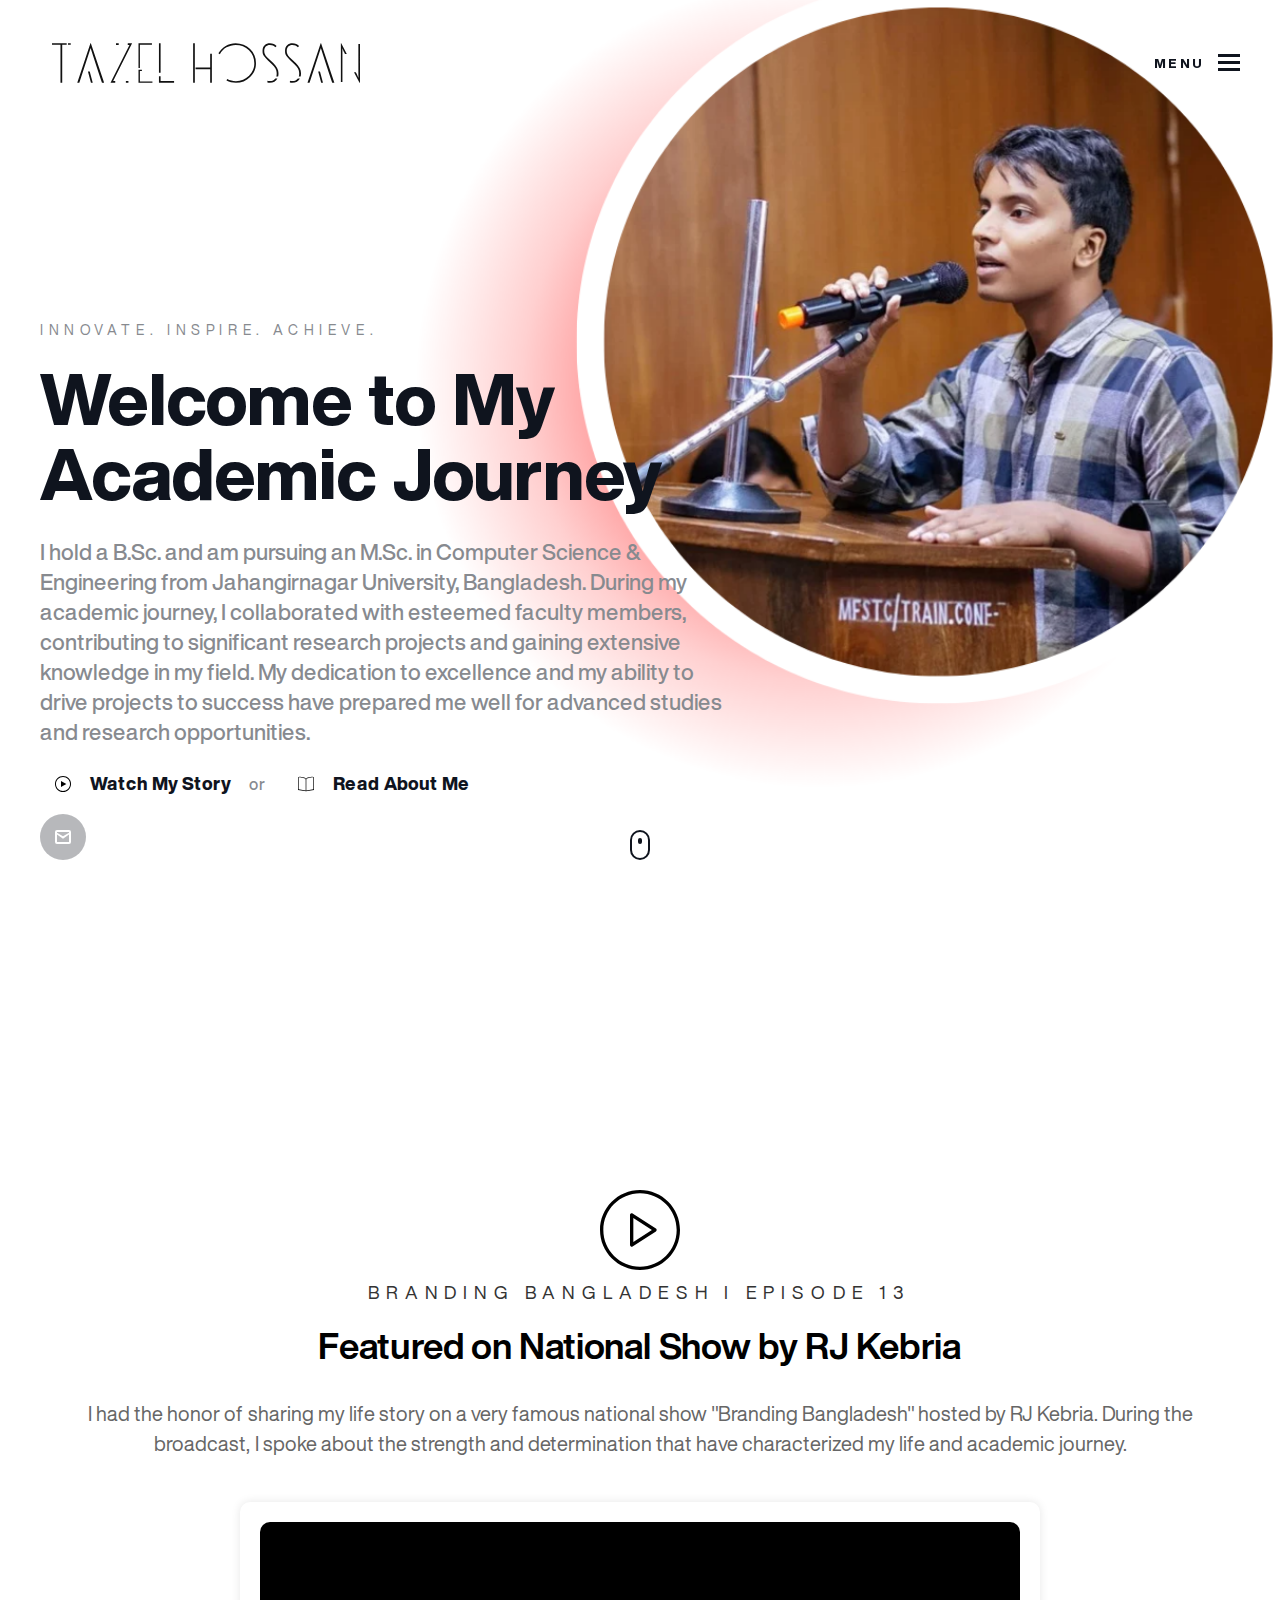
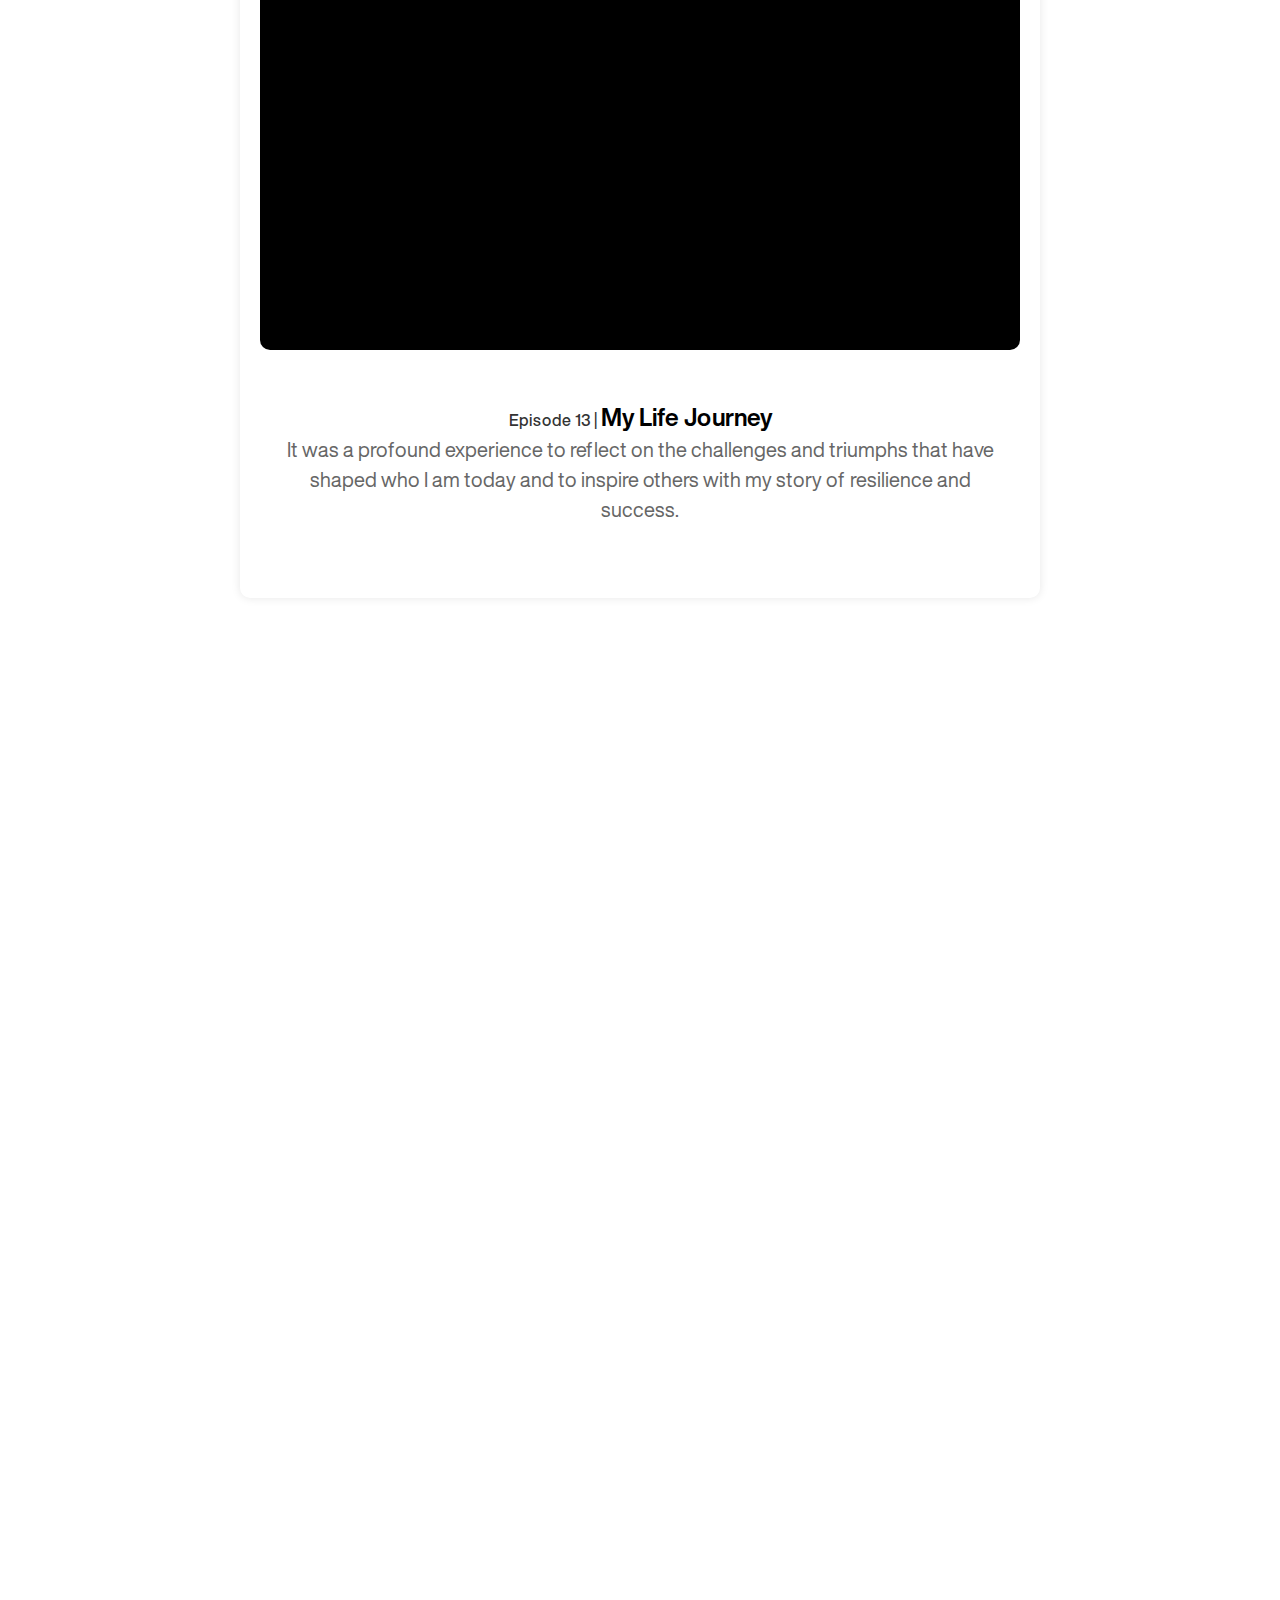
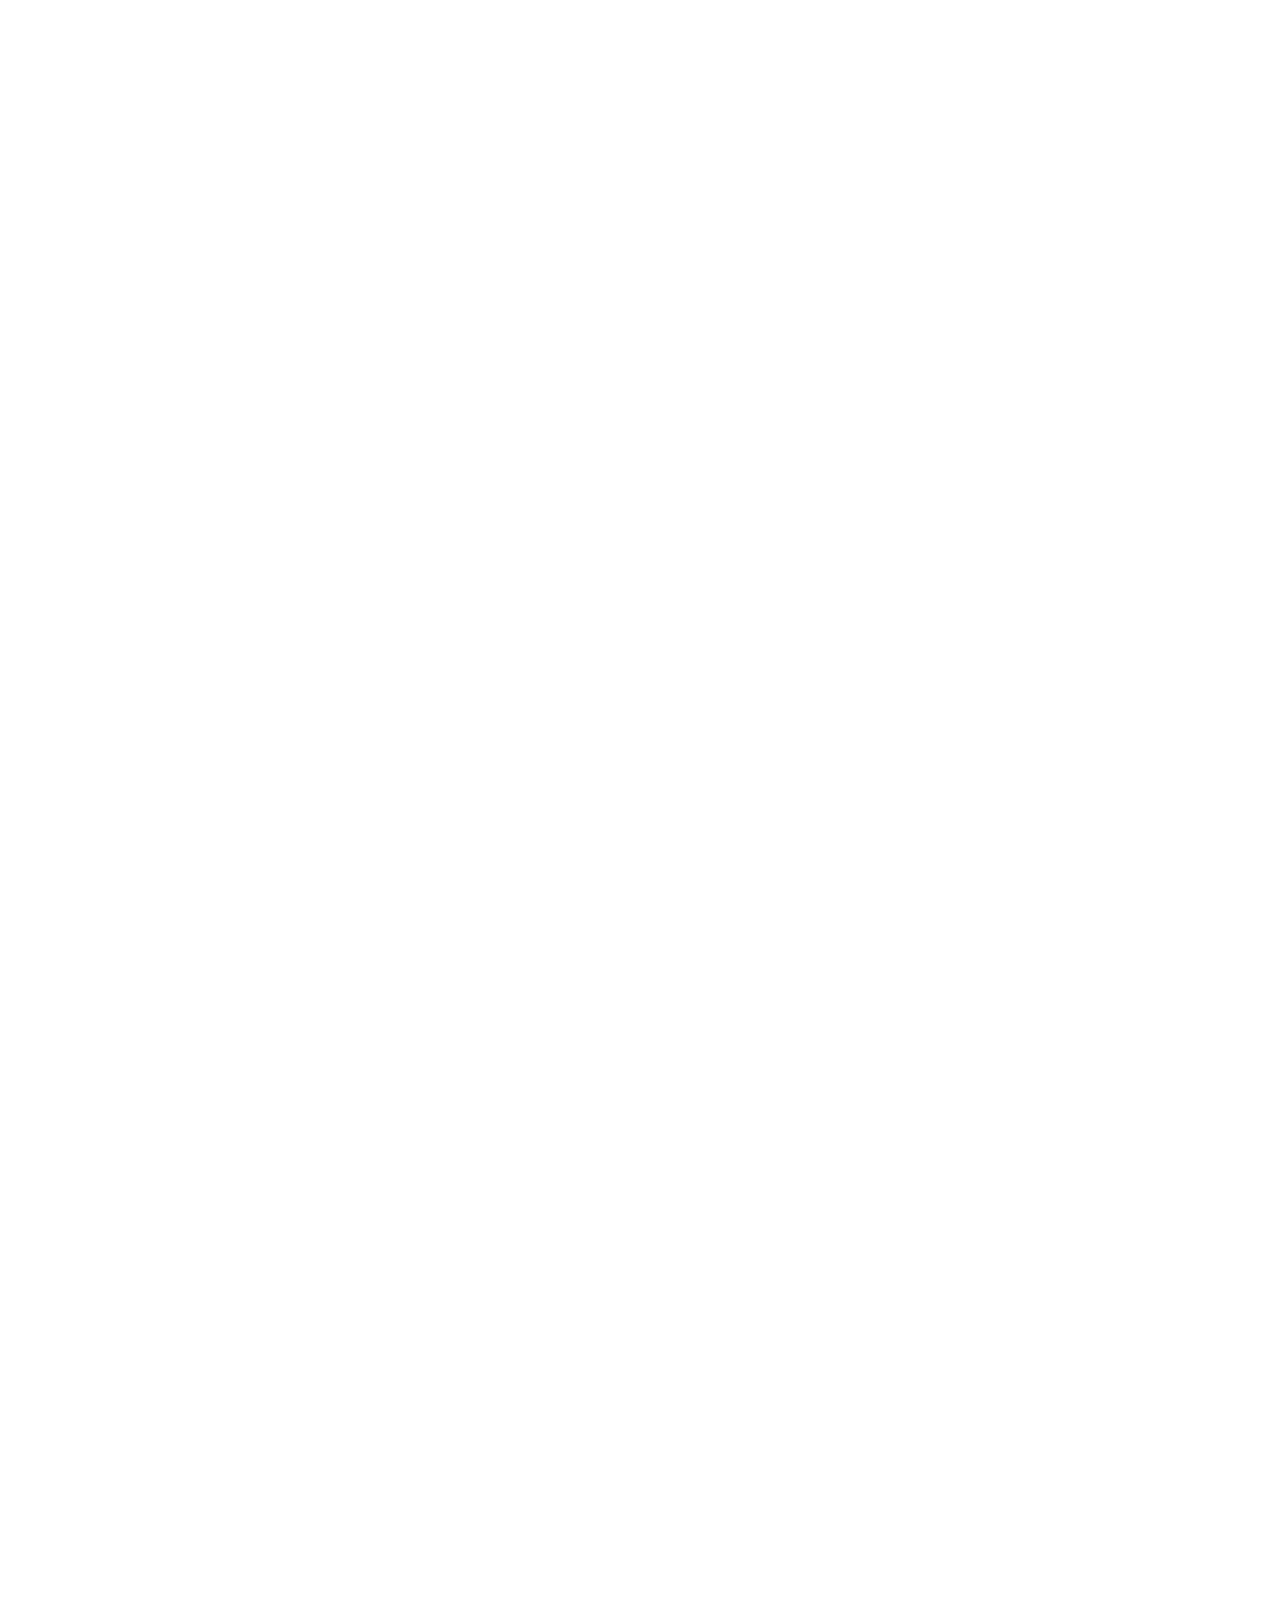
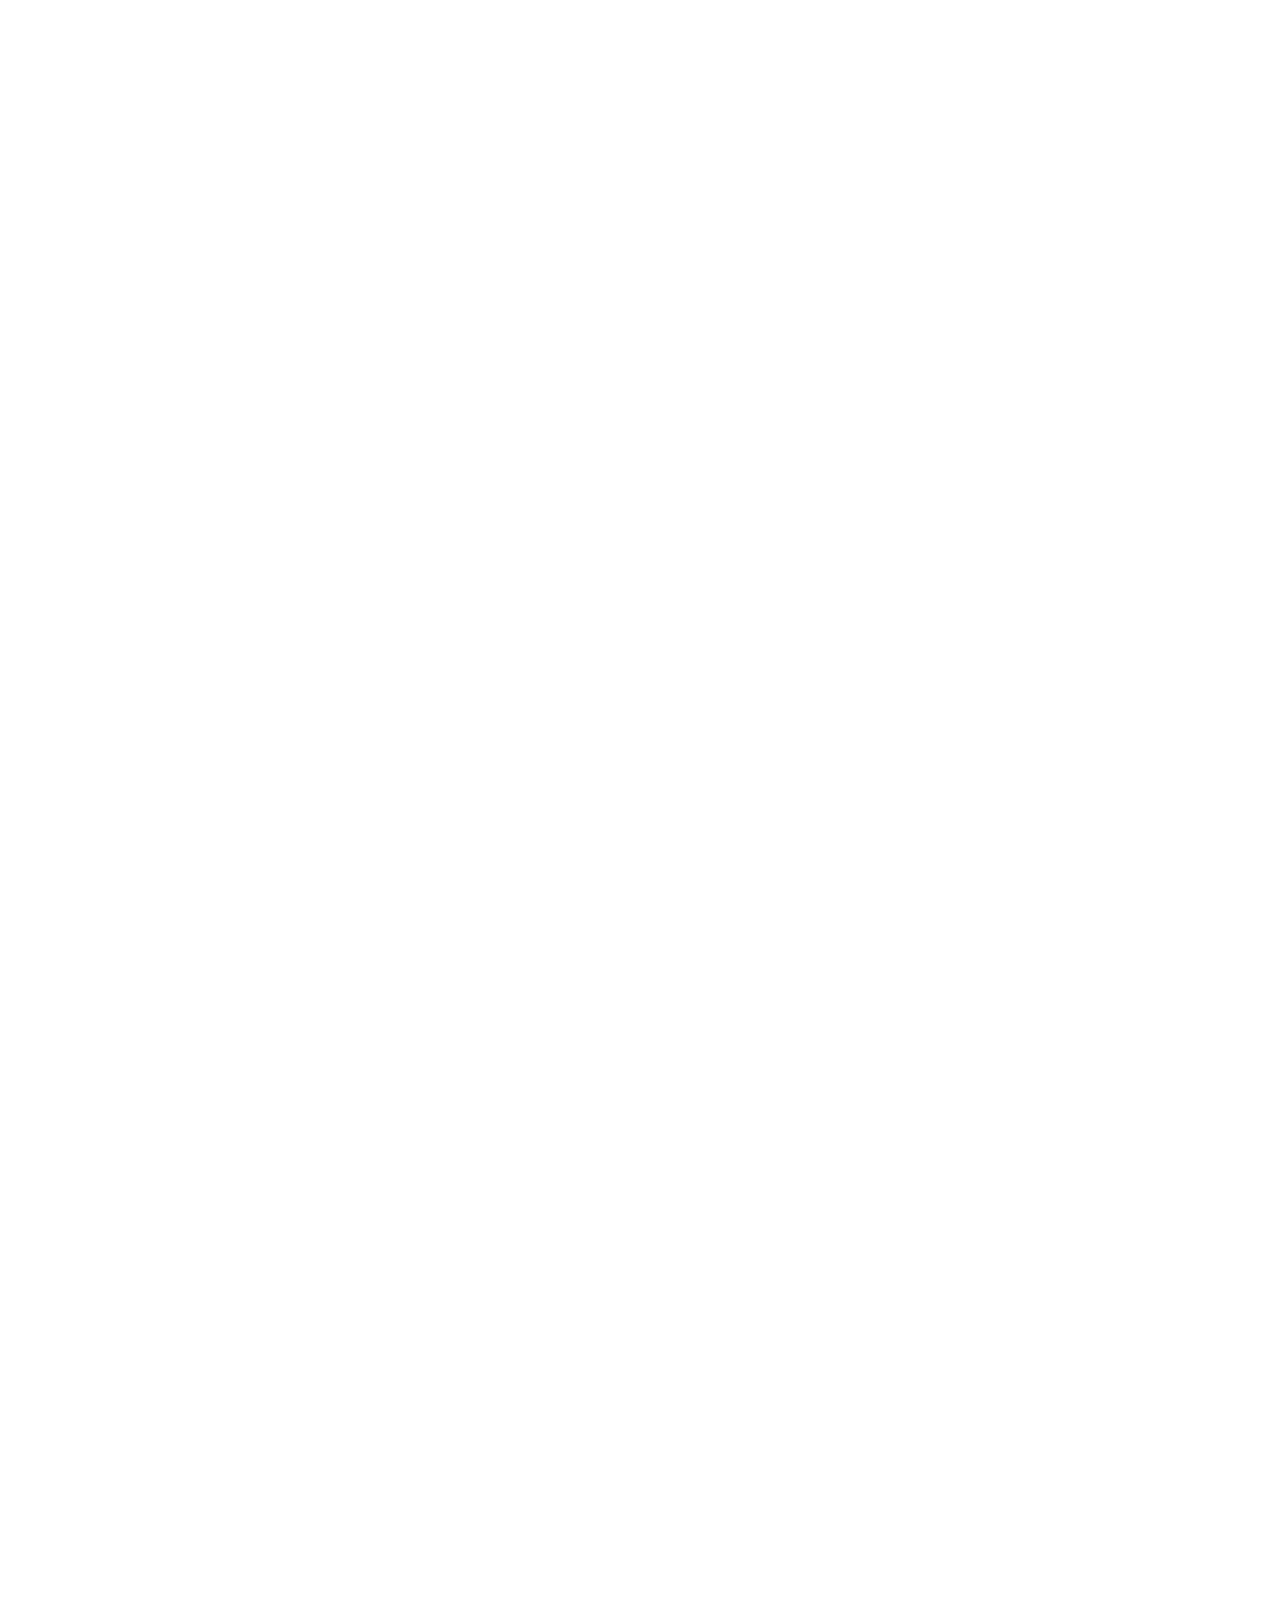
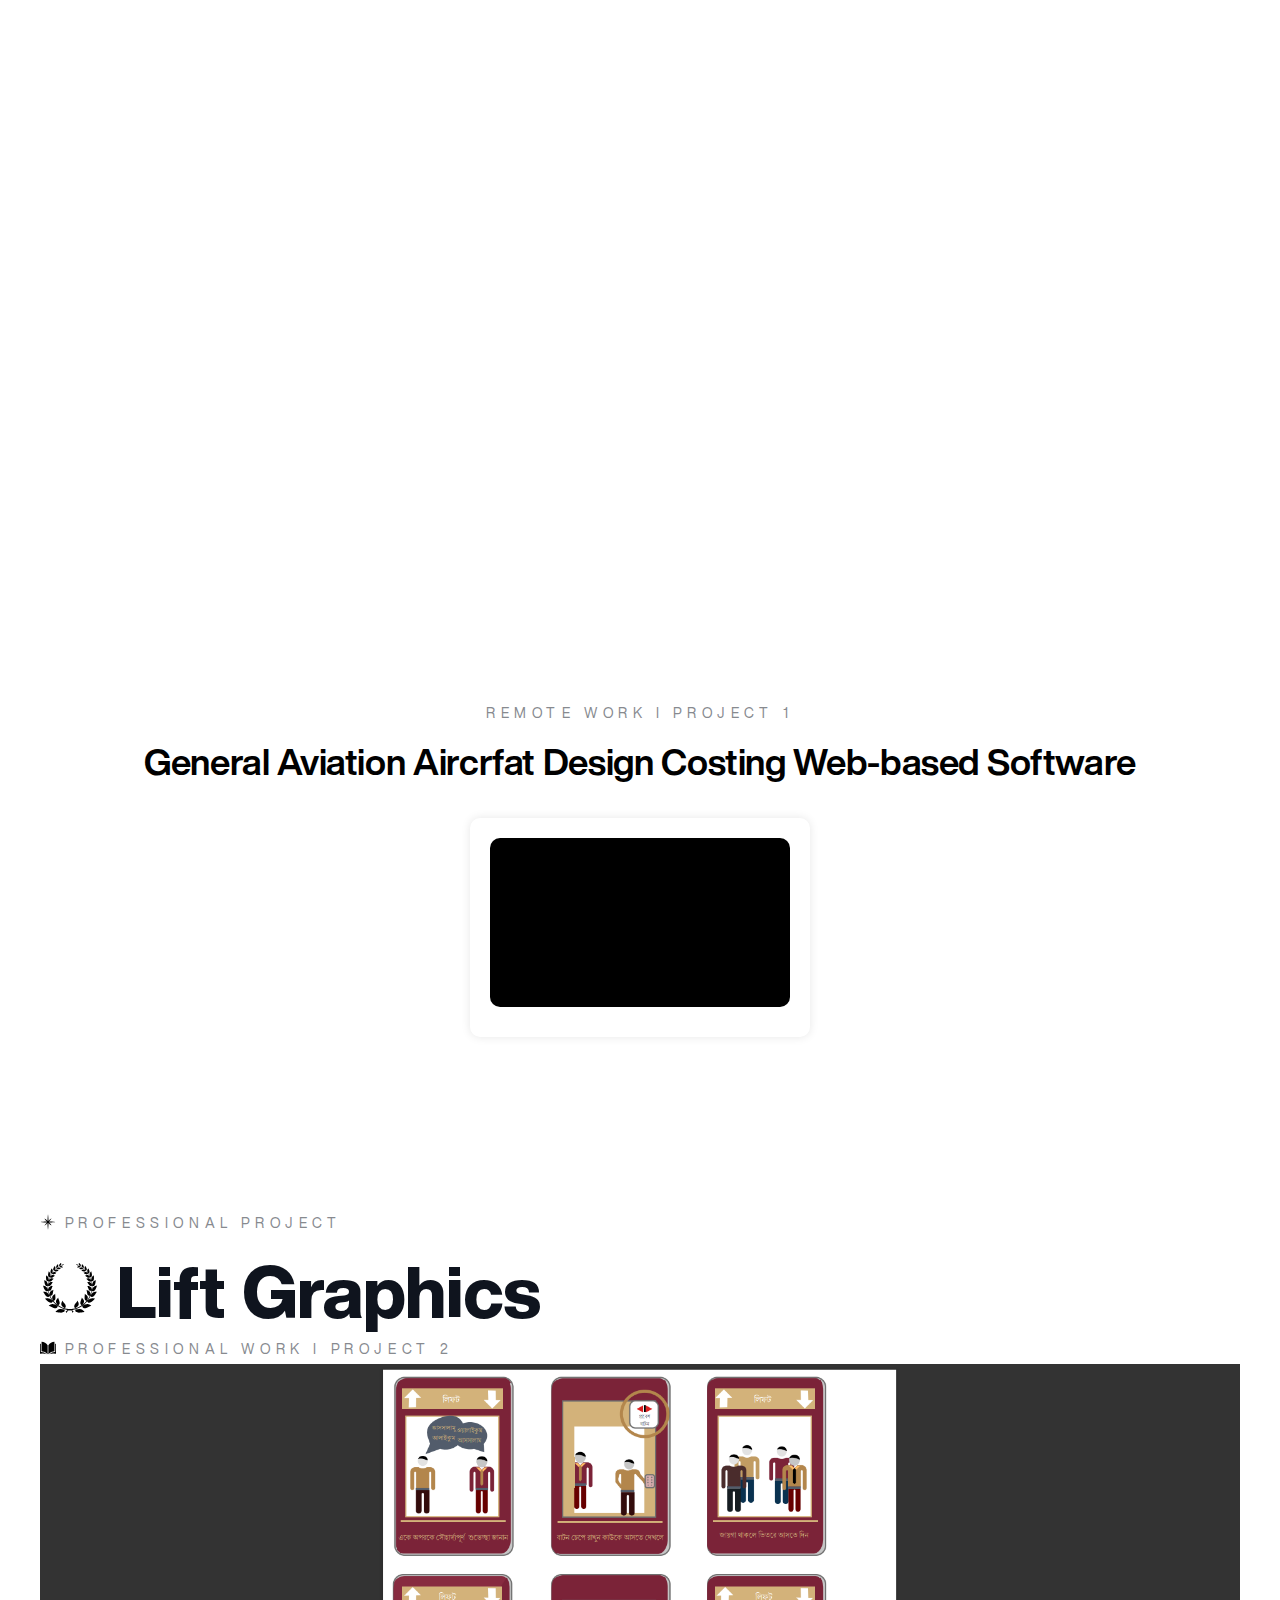
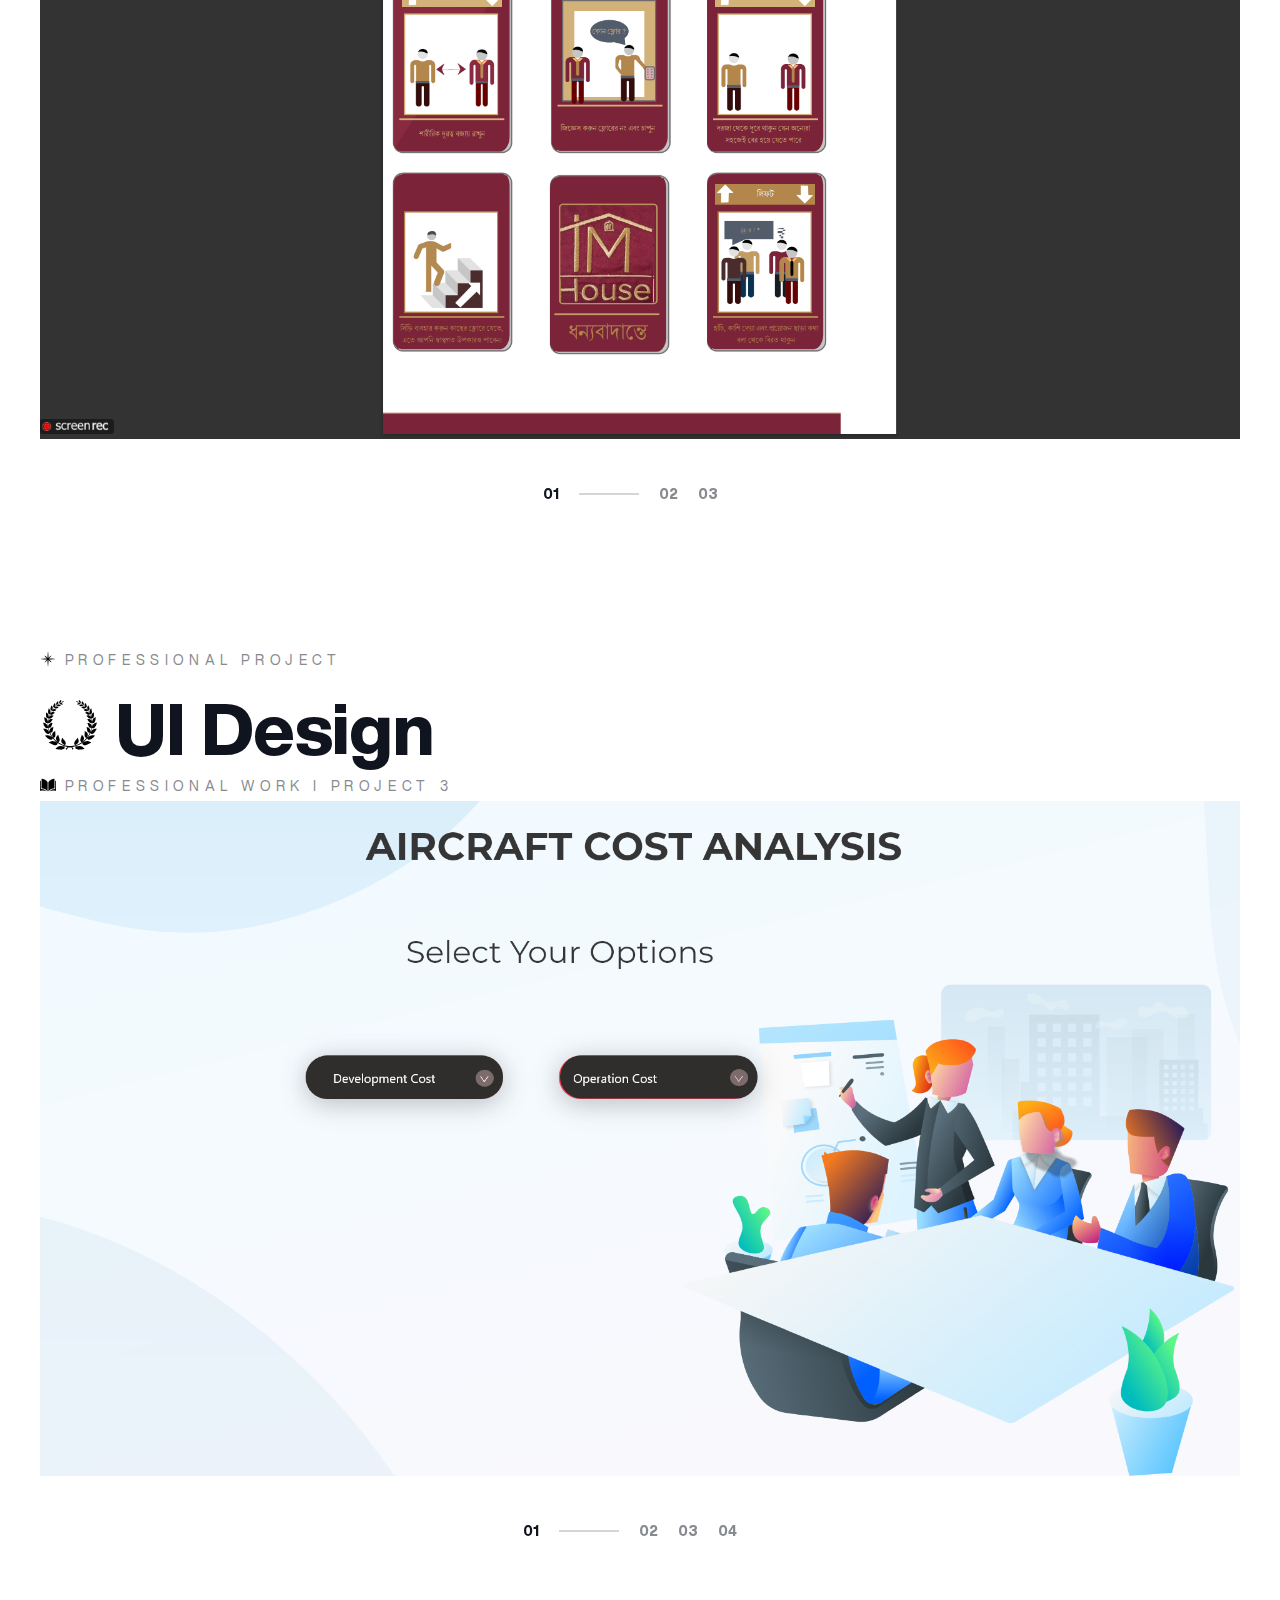
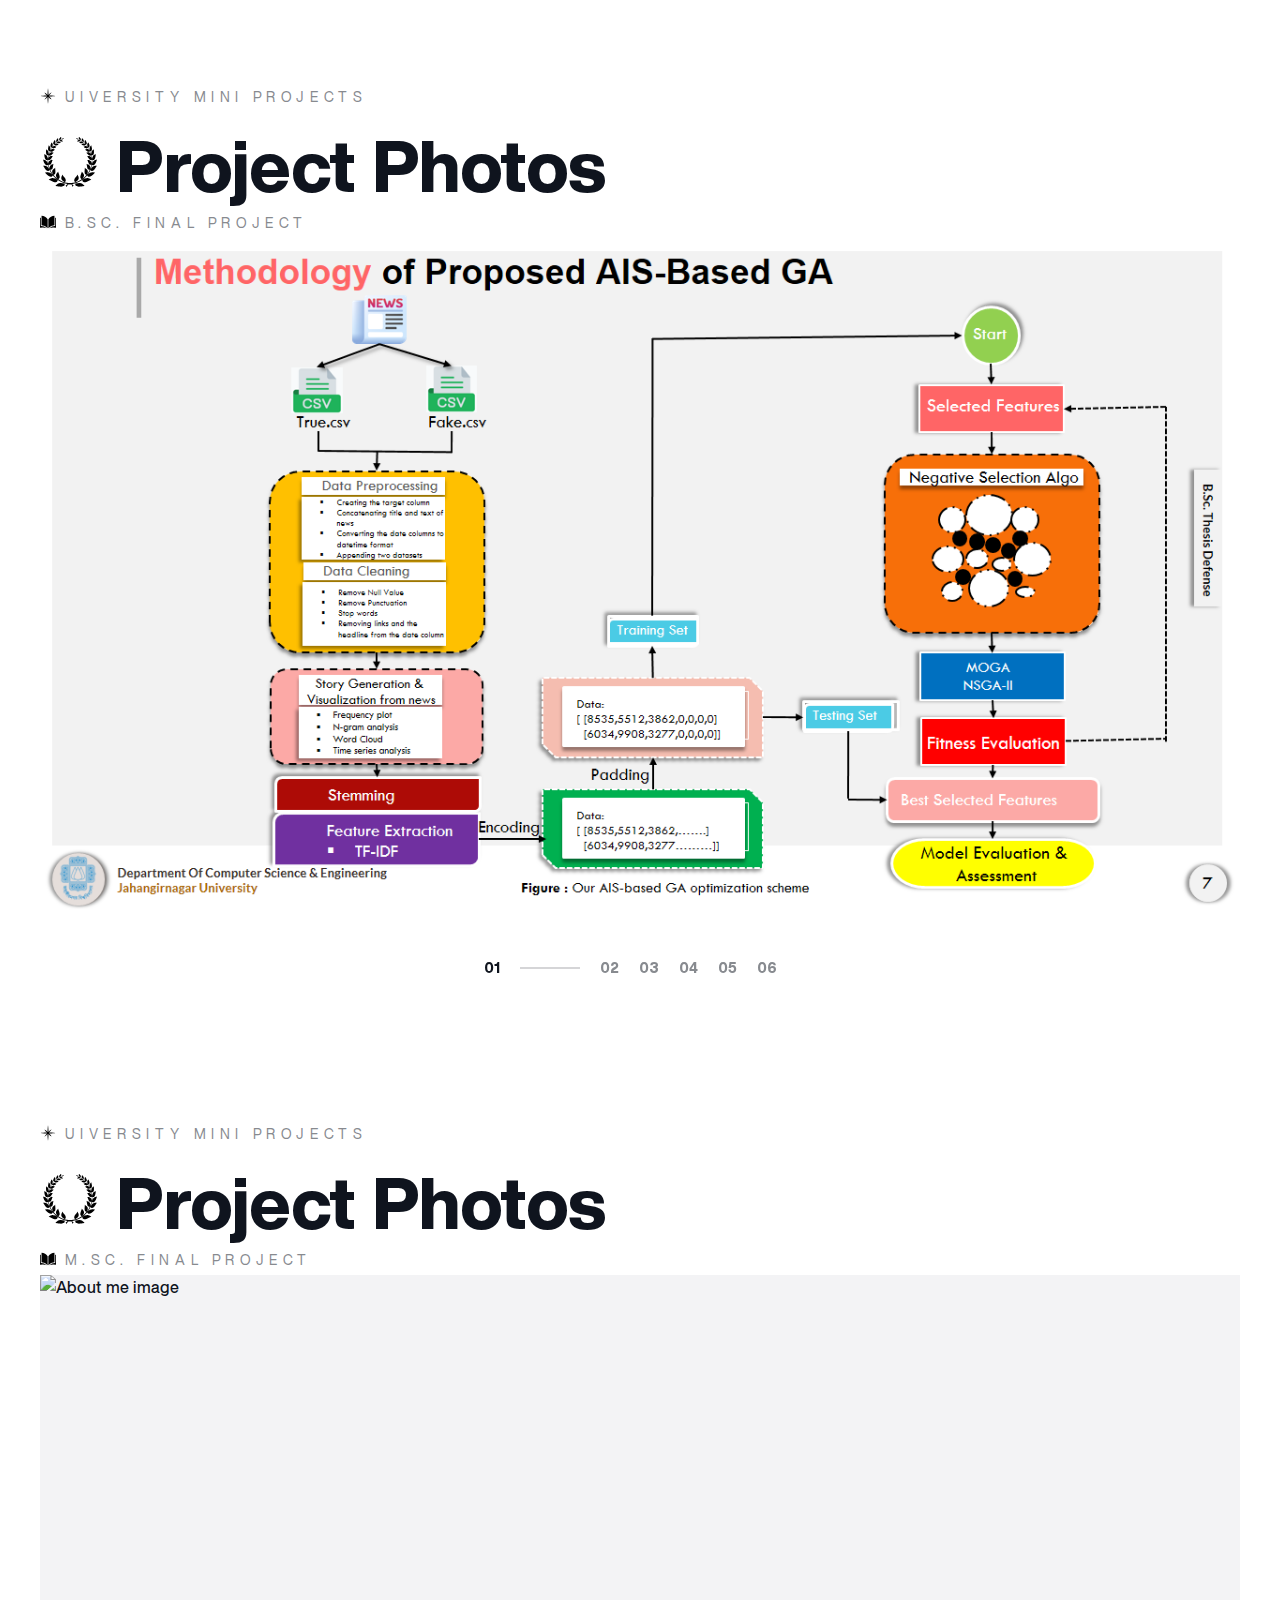
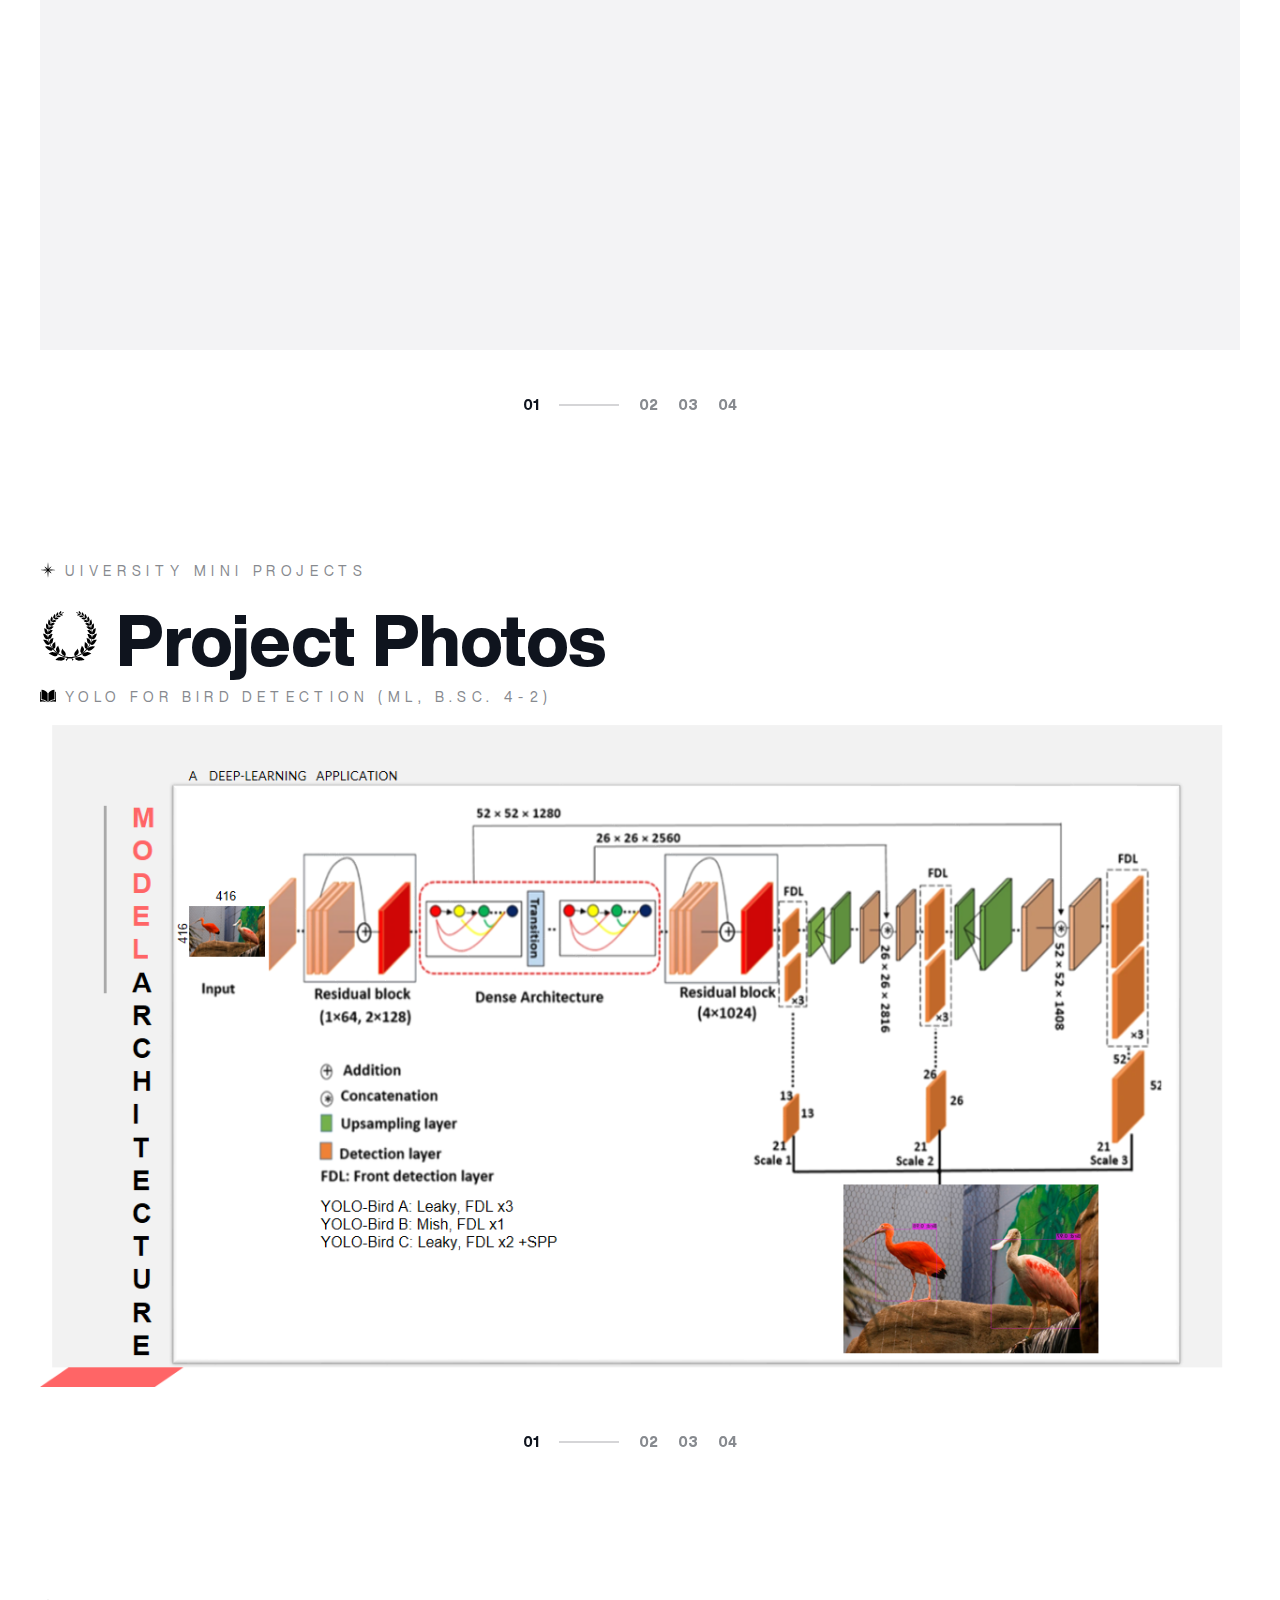
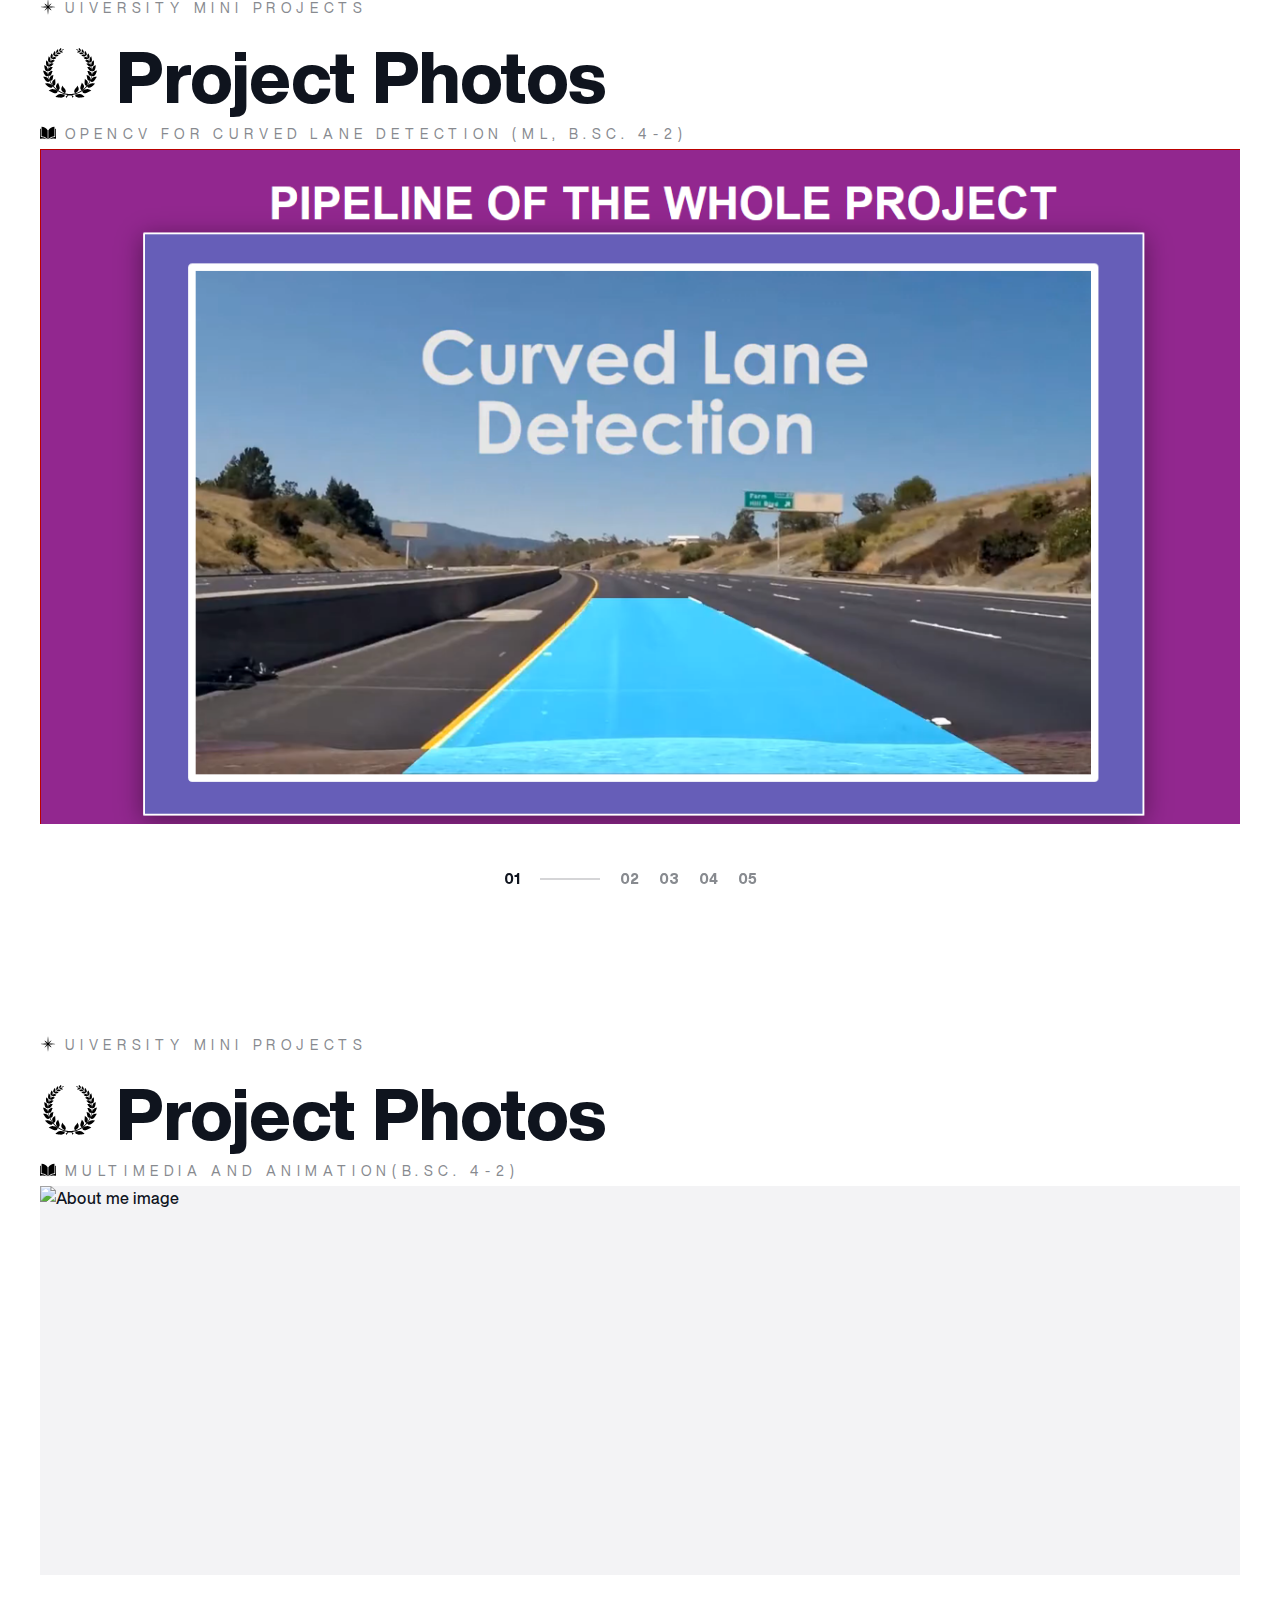
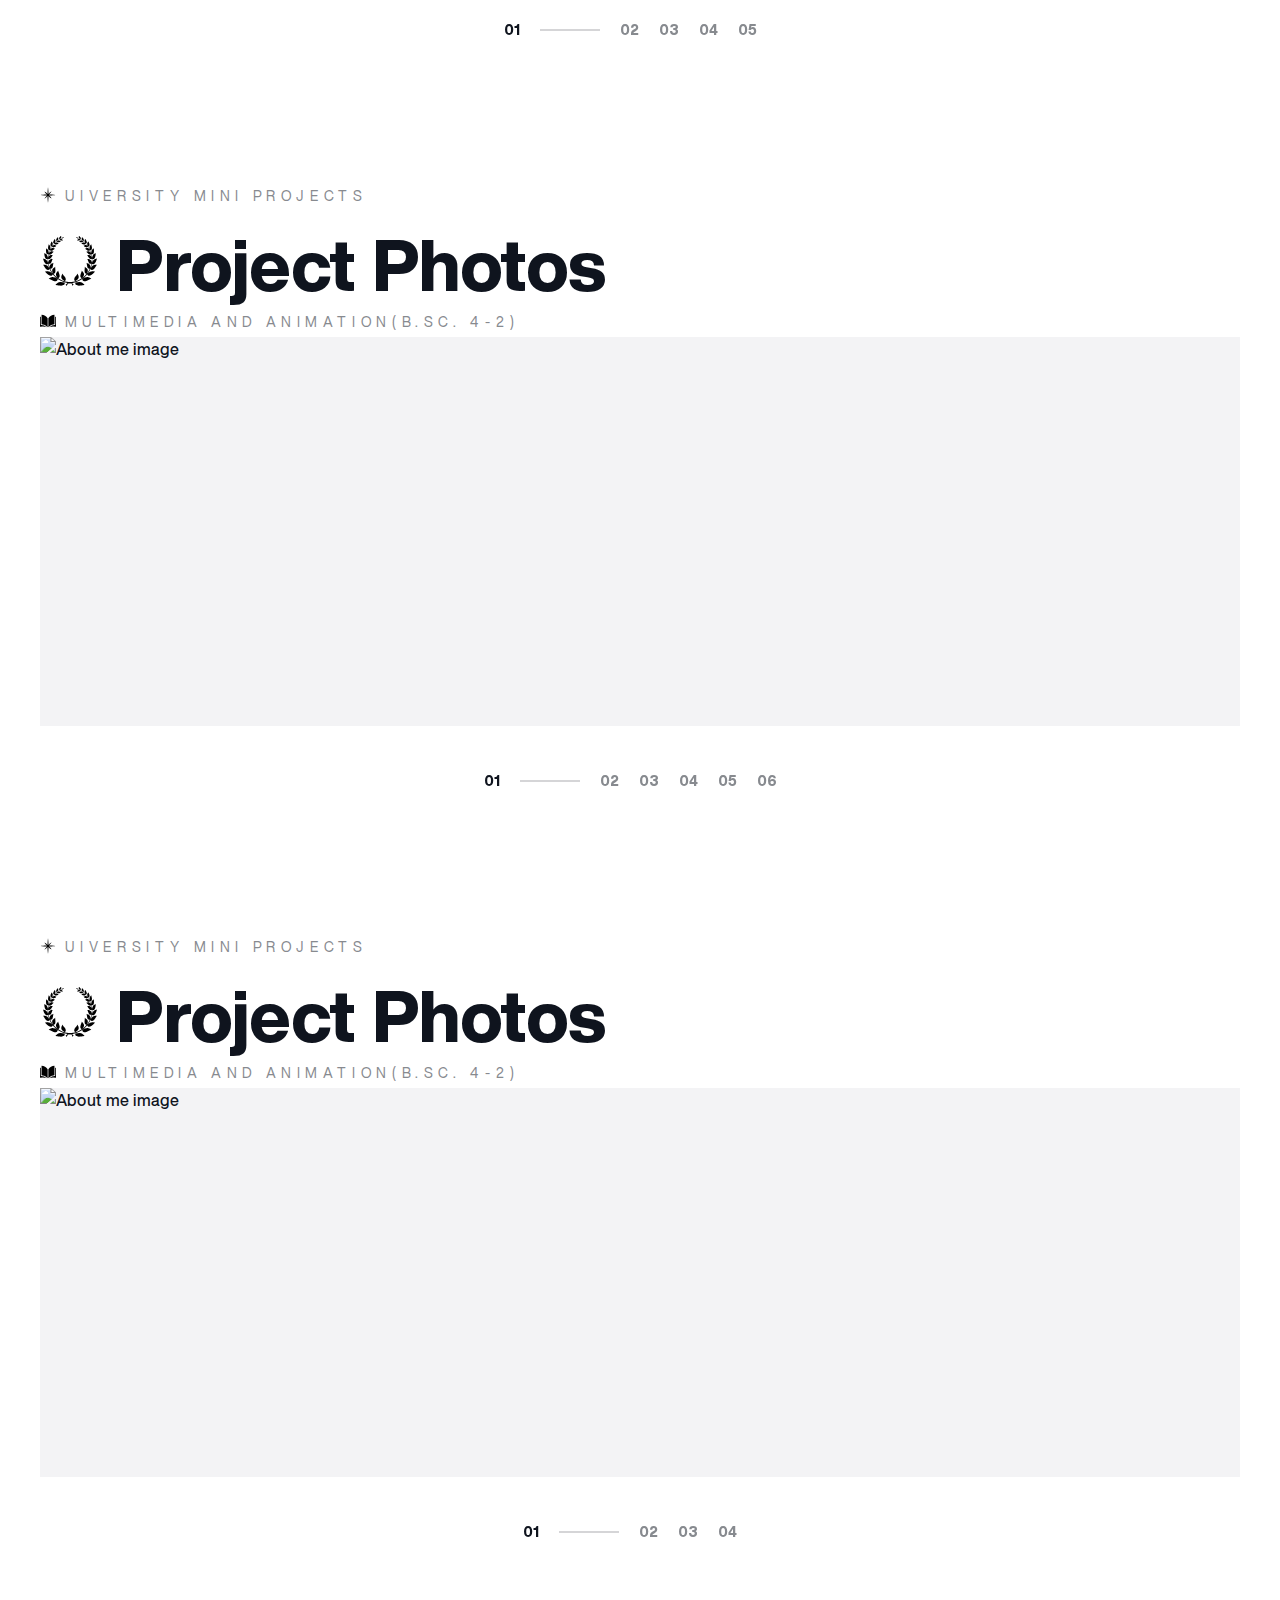
==== commit 5dbf35ec: "Update index.html" ====
--- a/index.html
+++ b/index.html
@@ -1,30 +1,29 @@
 <!DOCTYPE html>
 <html class="home">
-   <head>
-      <title>Portfolio | Md. Tazel Hossan - M.Sc & B.Sc. in Computer Science & Engineering</title>
-      
-         <meta charset="UTF-8">
-         <meta name="viewport" content="width=device-width, initial-scale=1, minimum-scale=1, maximum-scale=1, viewport-fit=cover">
-      <base >
-      
-        <meta name="author" content="Md. Tazel Hossan">
-         <meta name="msapplication-TileColor" content="#ffffff">
-         <meta name="theme-color" content="#ffffff">
-         <meta property="og:type" content="Portfolio">
-         <meta property="og:site_name" content="Tazel Hossan">
-         <meta property="og:image" content="images/share.png">
-         <meta property="og:image:width" content="1200">
-         <meta property="og:image:height" content="630">
-		 <meta property="og:url" content="https://tazel-hossan-portfolio.netlify.app/" />
-         <meta property="og:title" content="Portfolio | Md. Tazel Hossan - M.Sc & B.Sc. in Computer Science & Engineering">
-         <meta property="og:description" content= "Highly motivated and skilled computer science engineer seeking challenging opportunities to leverage technical expertise in developing novel software solutions." />
-		<meta name="msapplication-TileColor" content="#b01e82">
-		<meta name="theme-color" content="#b01e82">
-		<link rel="icon" type="image/png" sizes="16x16" href="assets/images/tab_icon.24x24.svg">
-		<link rel="stylesheet" href="assets/fonts/webfonts3fa3.css?v=2.5.15">
-		<link rel="stylesheet" href="css/build.min3fa3.css?v=2.5.15">
-				
-   </head>
+   
+	<head>
+    <title>Portfolio | Md. Tazel Hossan - M.Sc & B.Sc. in Computer Science & Engineering</title>
+    
+    <meta charset="UTF-8">
+    <meta name="viewport" content="width=device-width, initial-scale=1, minimum-scale=1, maximum-scale=1, viewport-fit=cover">
+    <base href="/">
+
+    <meta name="author" content="Md. Tazel Hossan">
+    <meta name="msapplication-TileColor" content="#b01e82">
+    <meta name="theme-color" content="#b01e82">
+    <meta property="og:type" content="website">
+    <meta property="og:site_name" content="Tazel Hossan">
+    <meta property="og:image" content="images/share.png">
+    <meta property="og:image:width" content="1200">
+    <meta property="og:image:height" content="630">
+    <meta property="og:url" content="https://tazel-hossan-portfolio.netlify.app/">
+    <meta property="og:title" content="Portfolio | Md. Tazel Hossan - M.Sc & B.Sc. in Computer Science & Engineering">
+    <meta property="og:description" content="Highly motivated and skilled computer science engineer seeking challenging opportunities to leverage technical expertise in developing novel software solutions.">
+    
+    <link rel="icon" type="image/png" sizes="16x16" href="assets/images/tab_icon.24x24.svg">
+    <link rel="stylesheet" href="assets/fonts/webfonts3fa3.css?v=2.5.15">
+    <link rel="stylesheet" href="css/build.min3fa3.css?v=2.5.15">
+</head>
    <body>
       
       <script>
